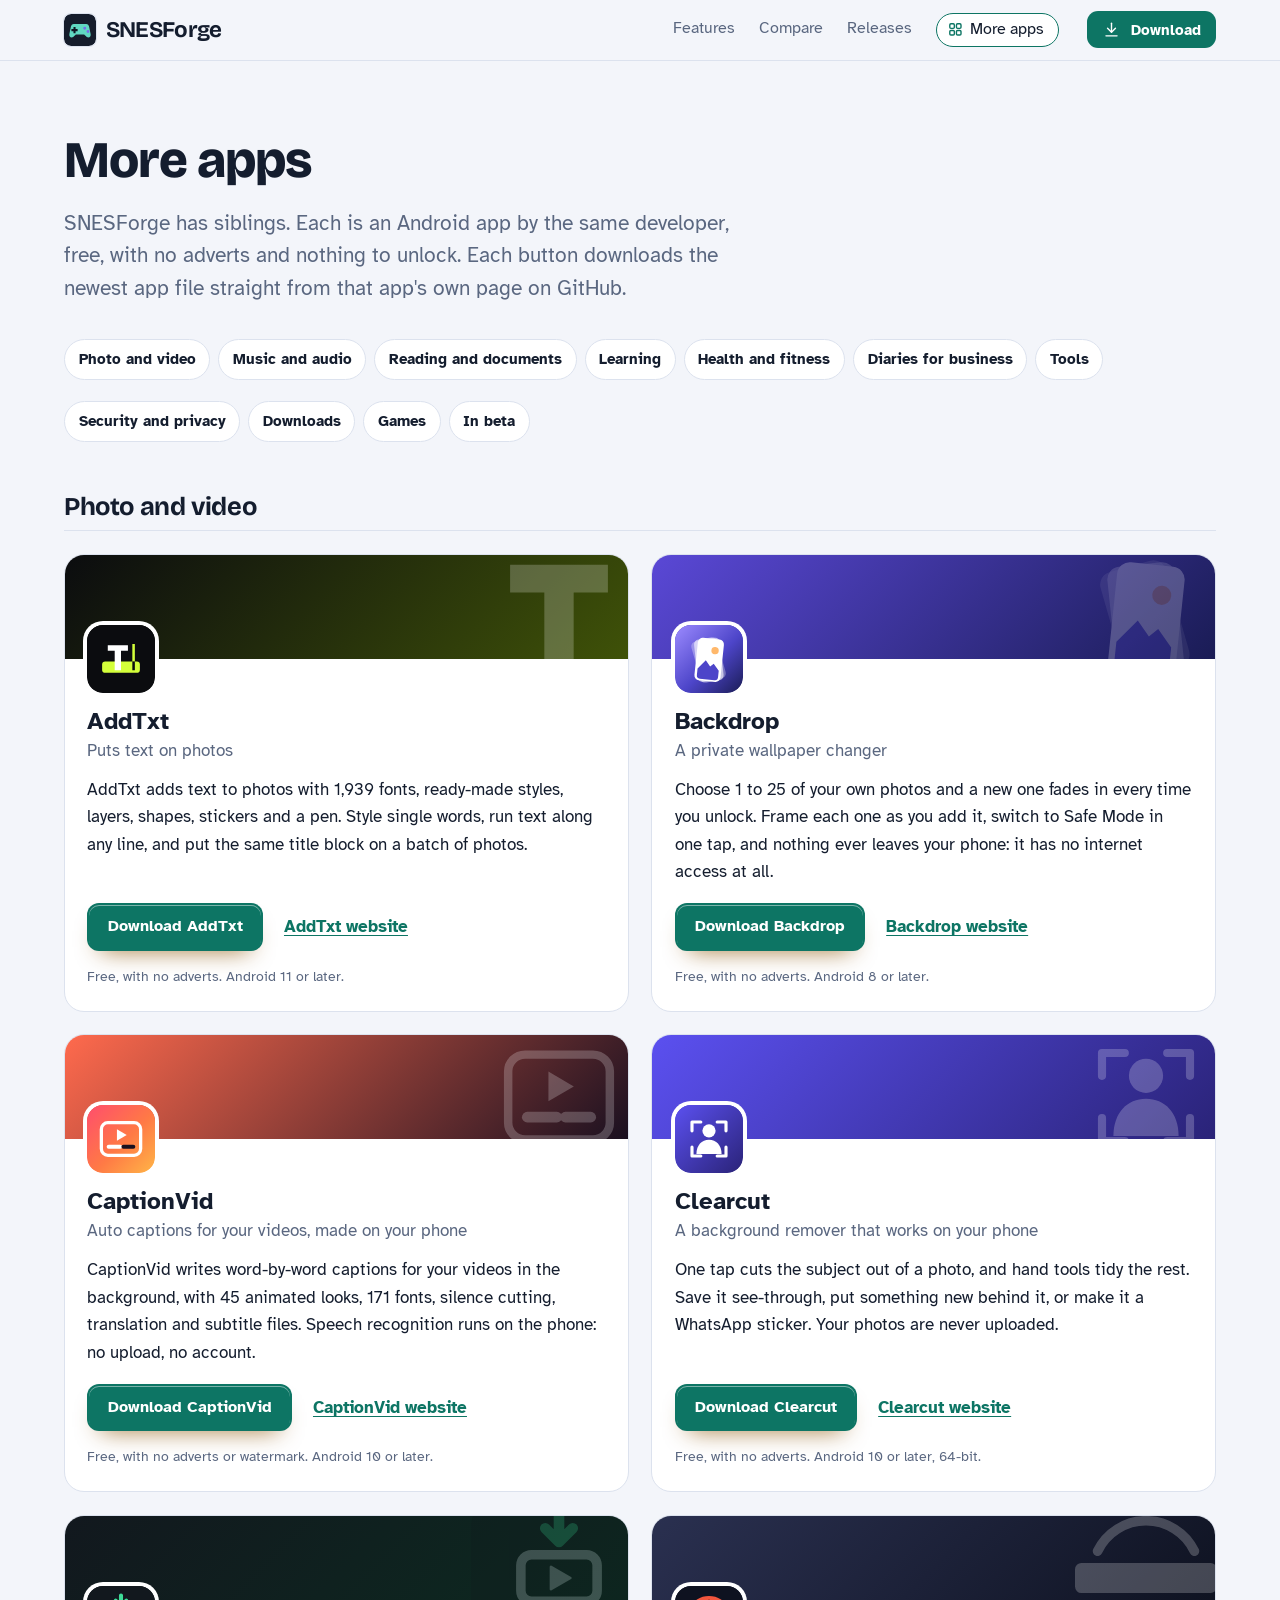
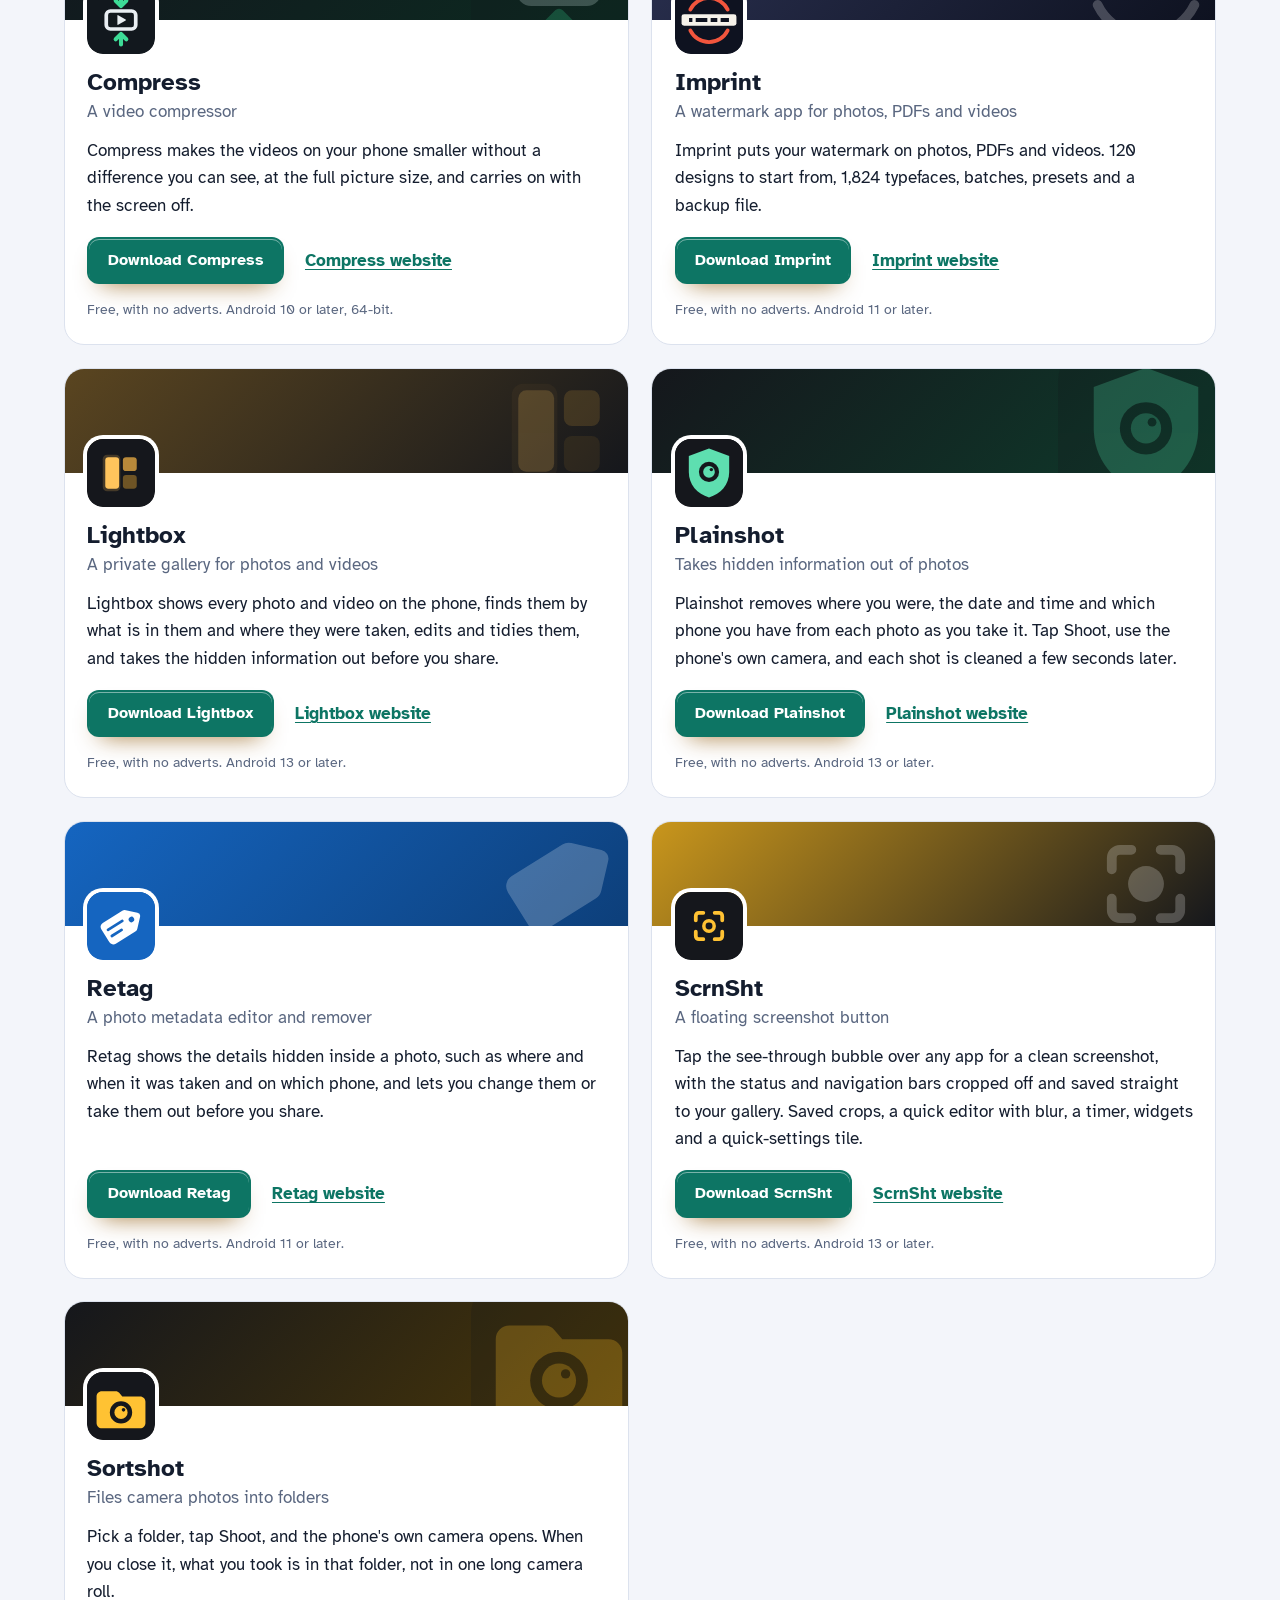
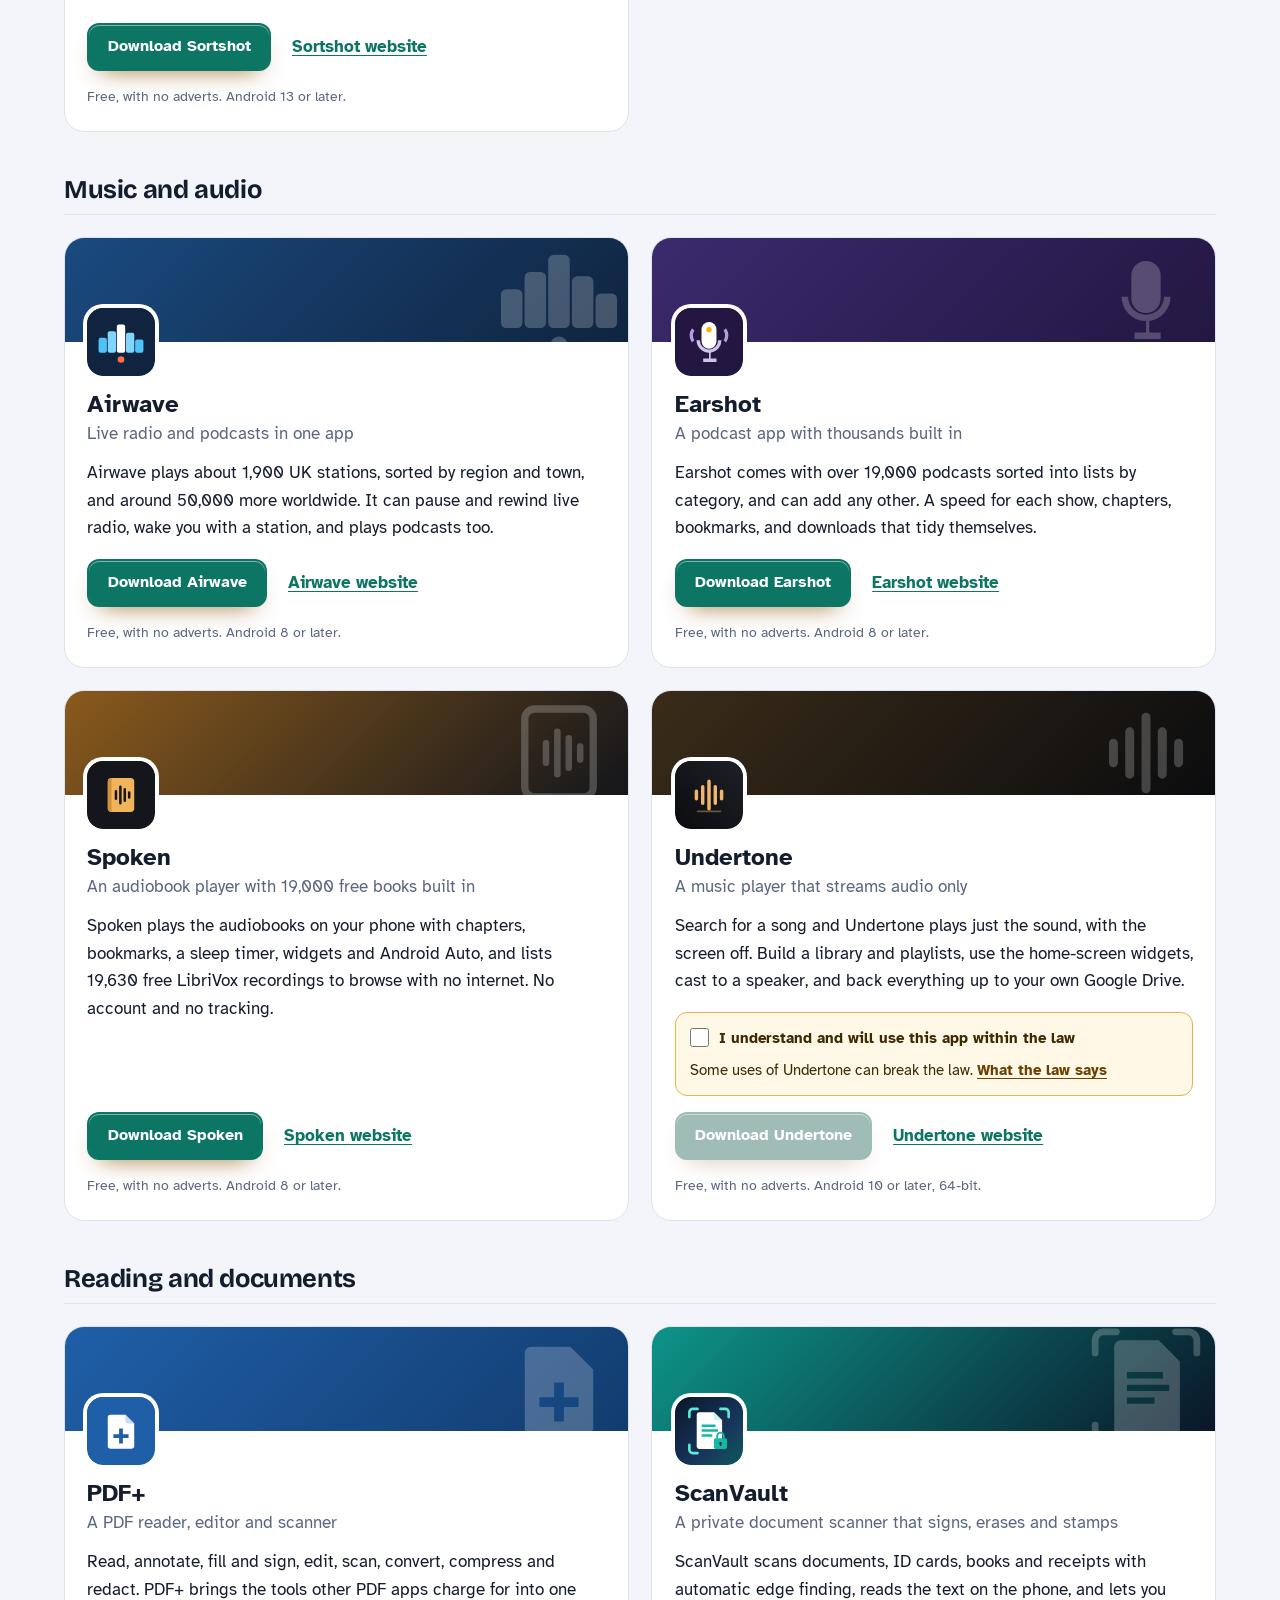
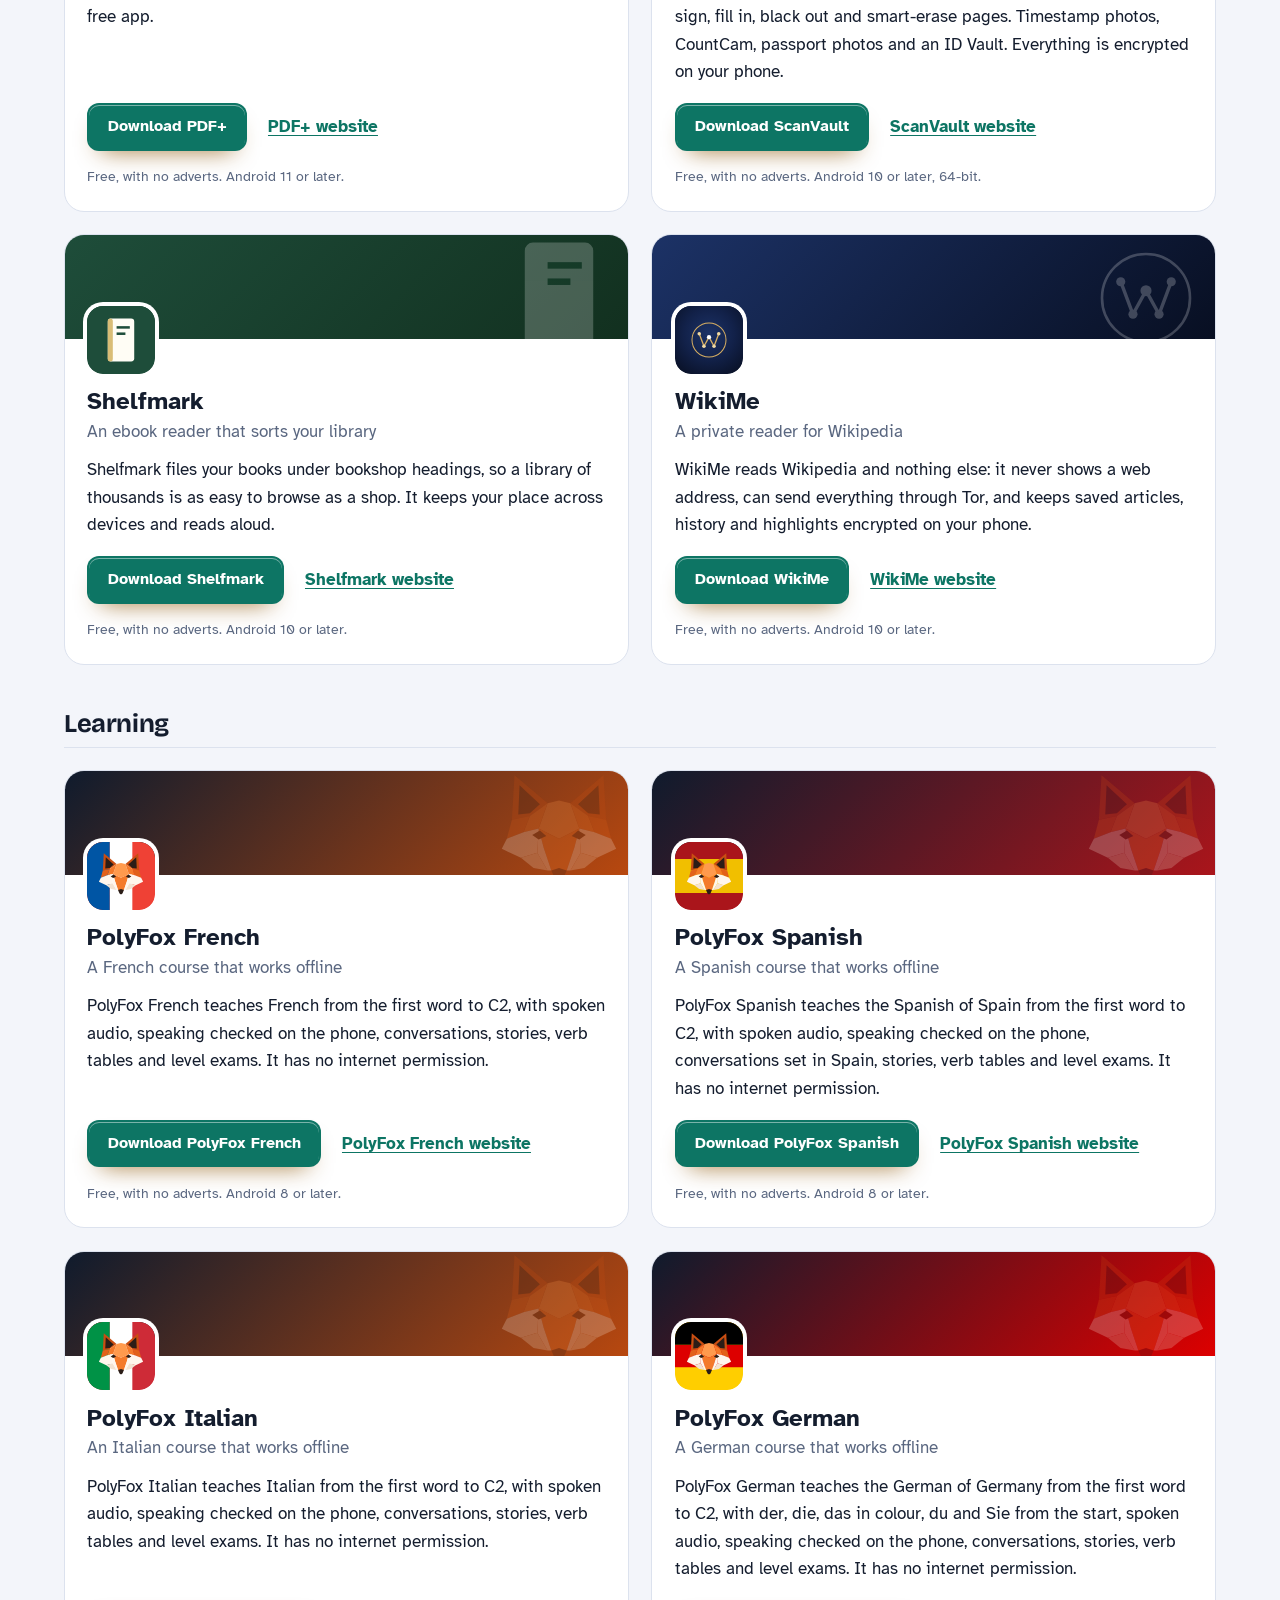
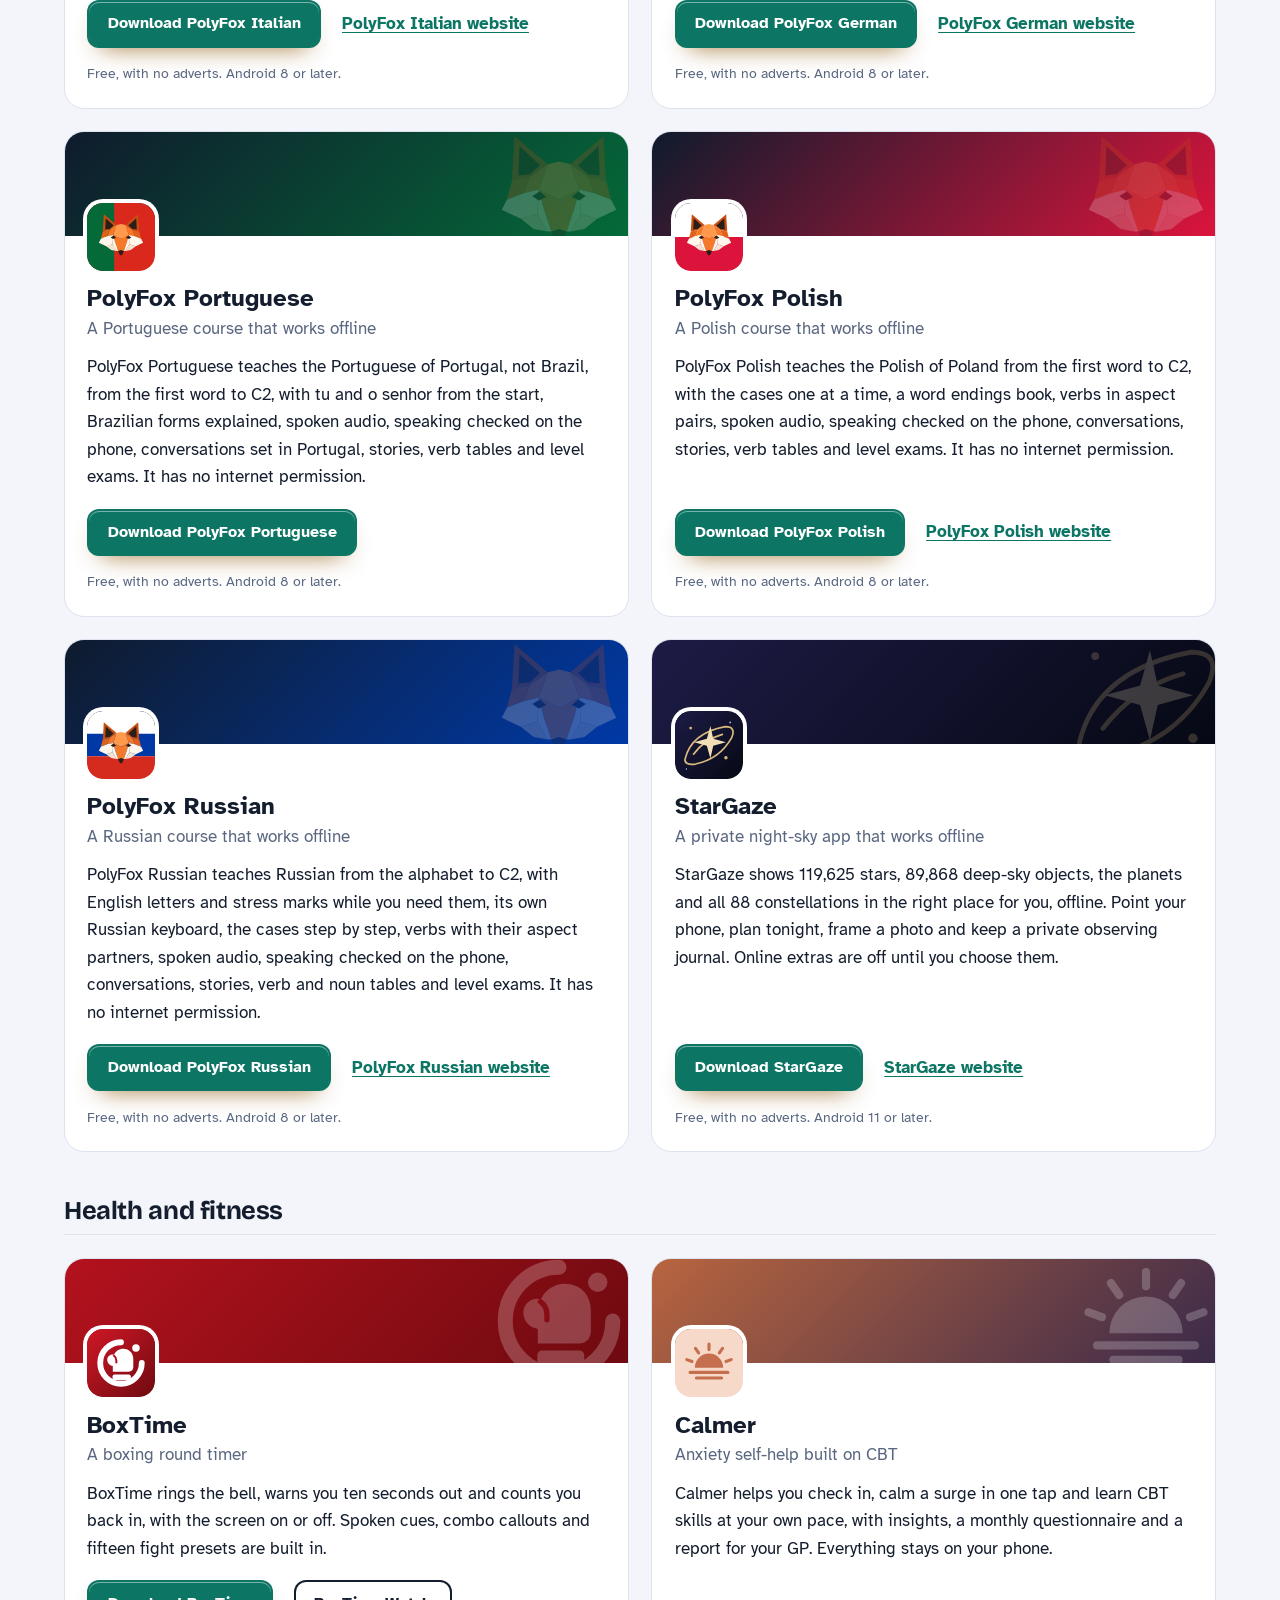
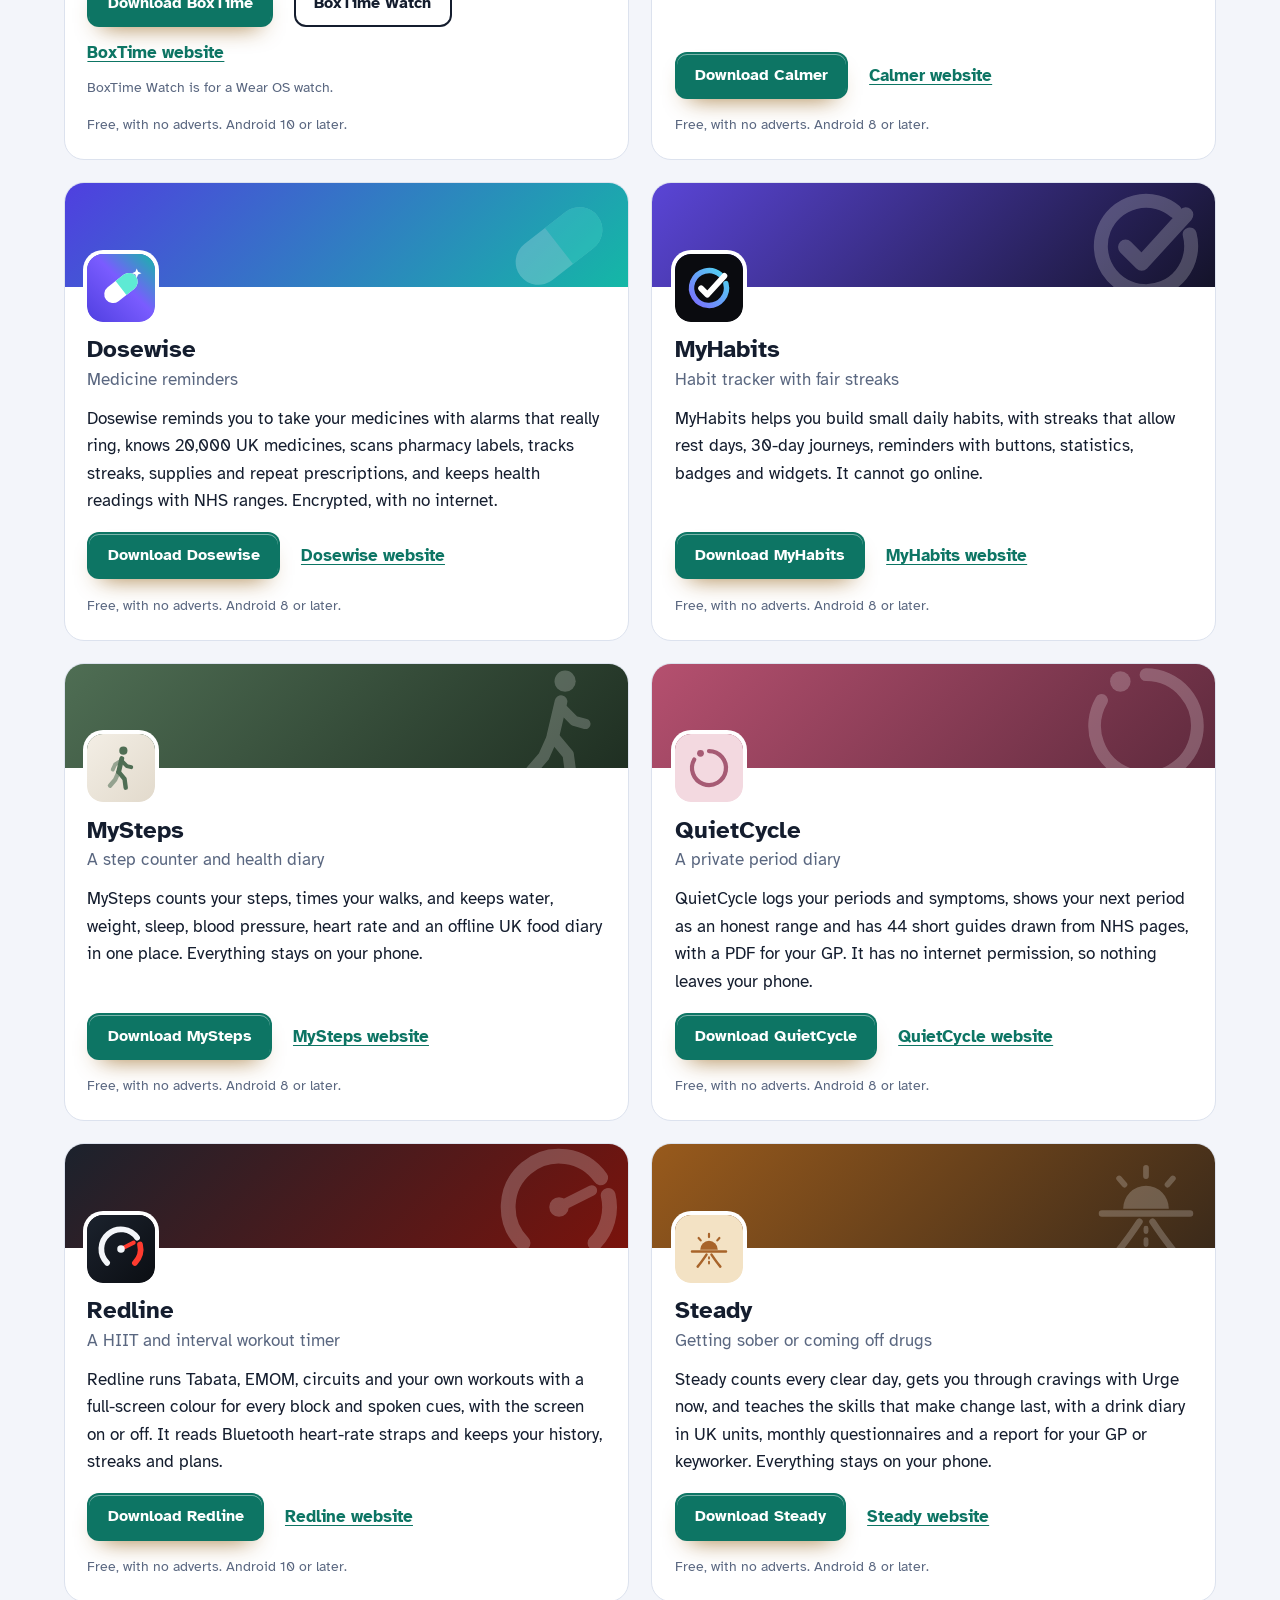
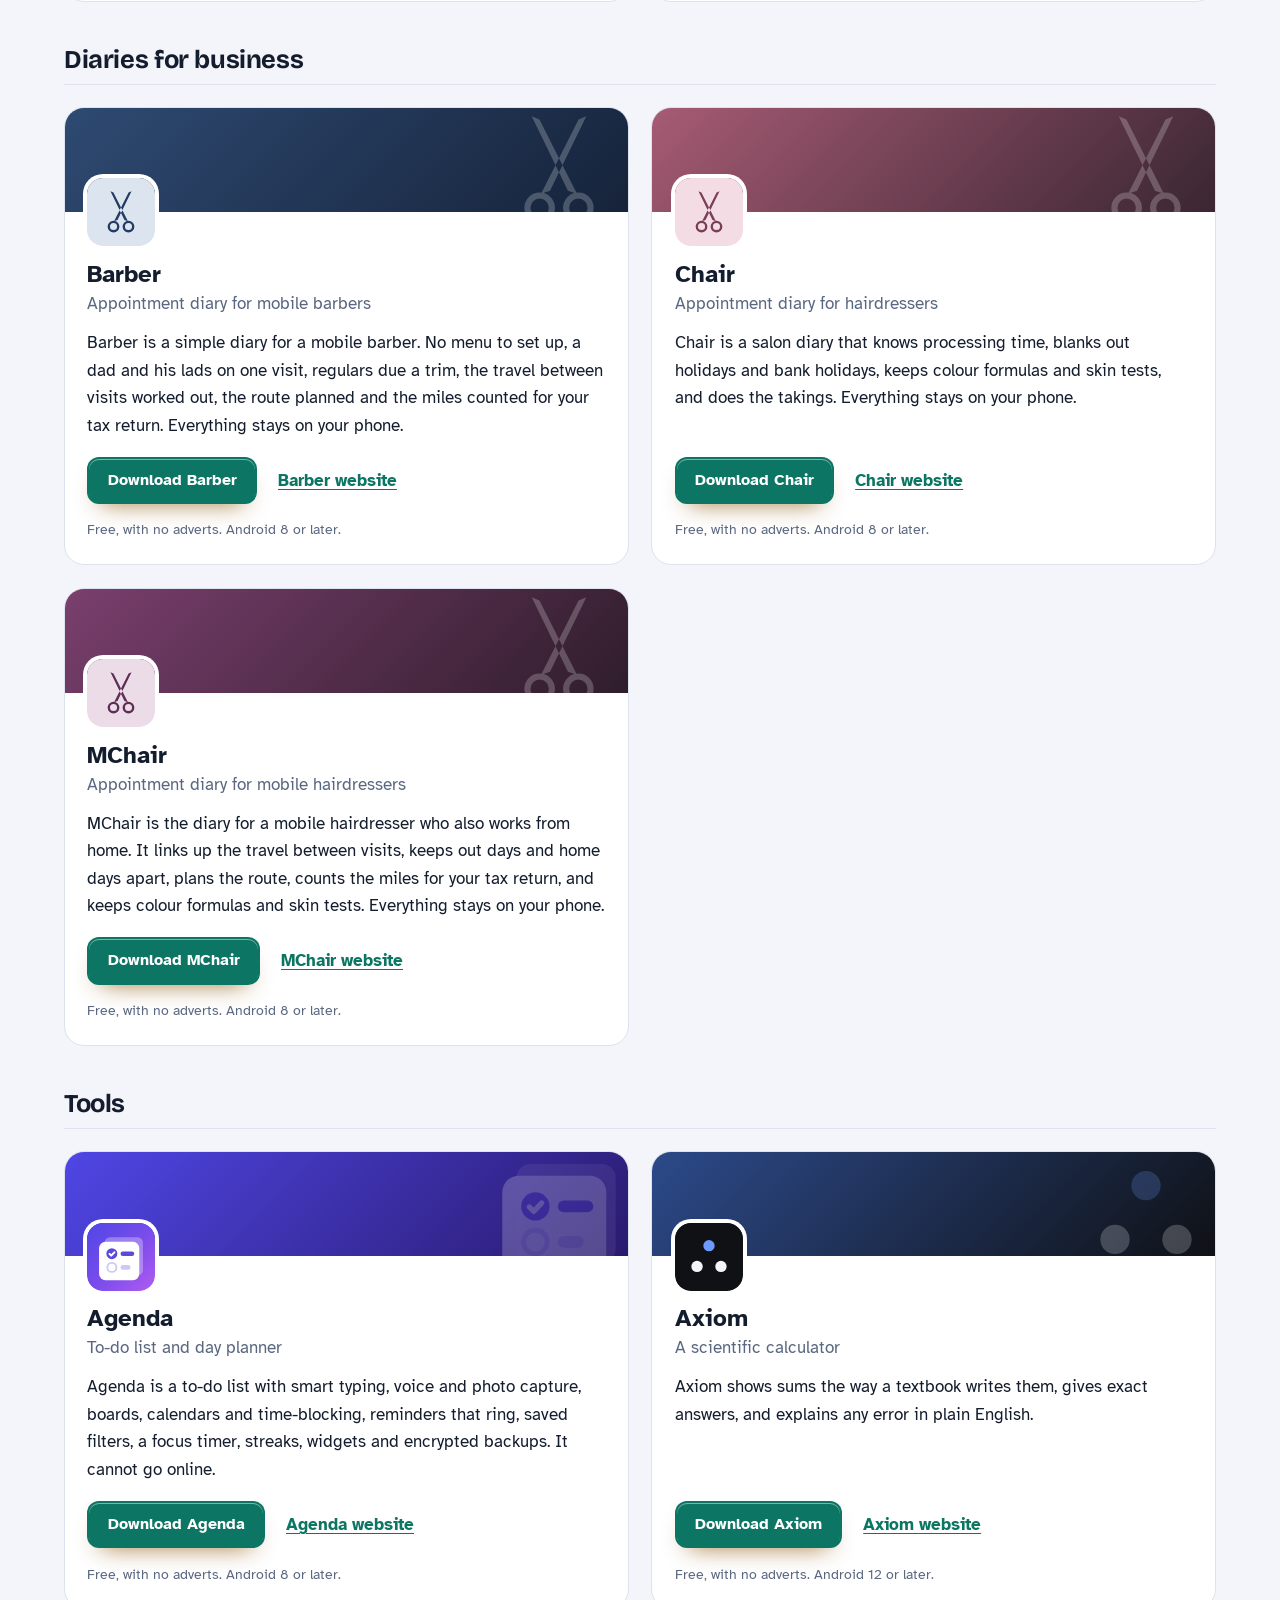
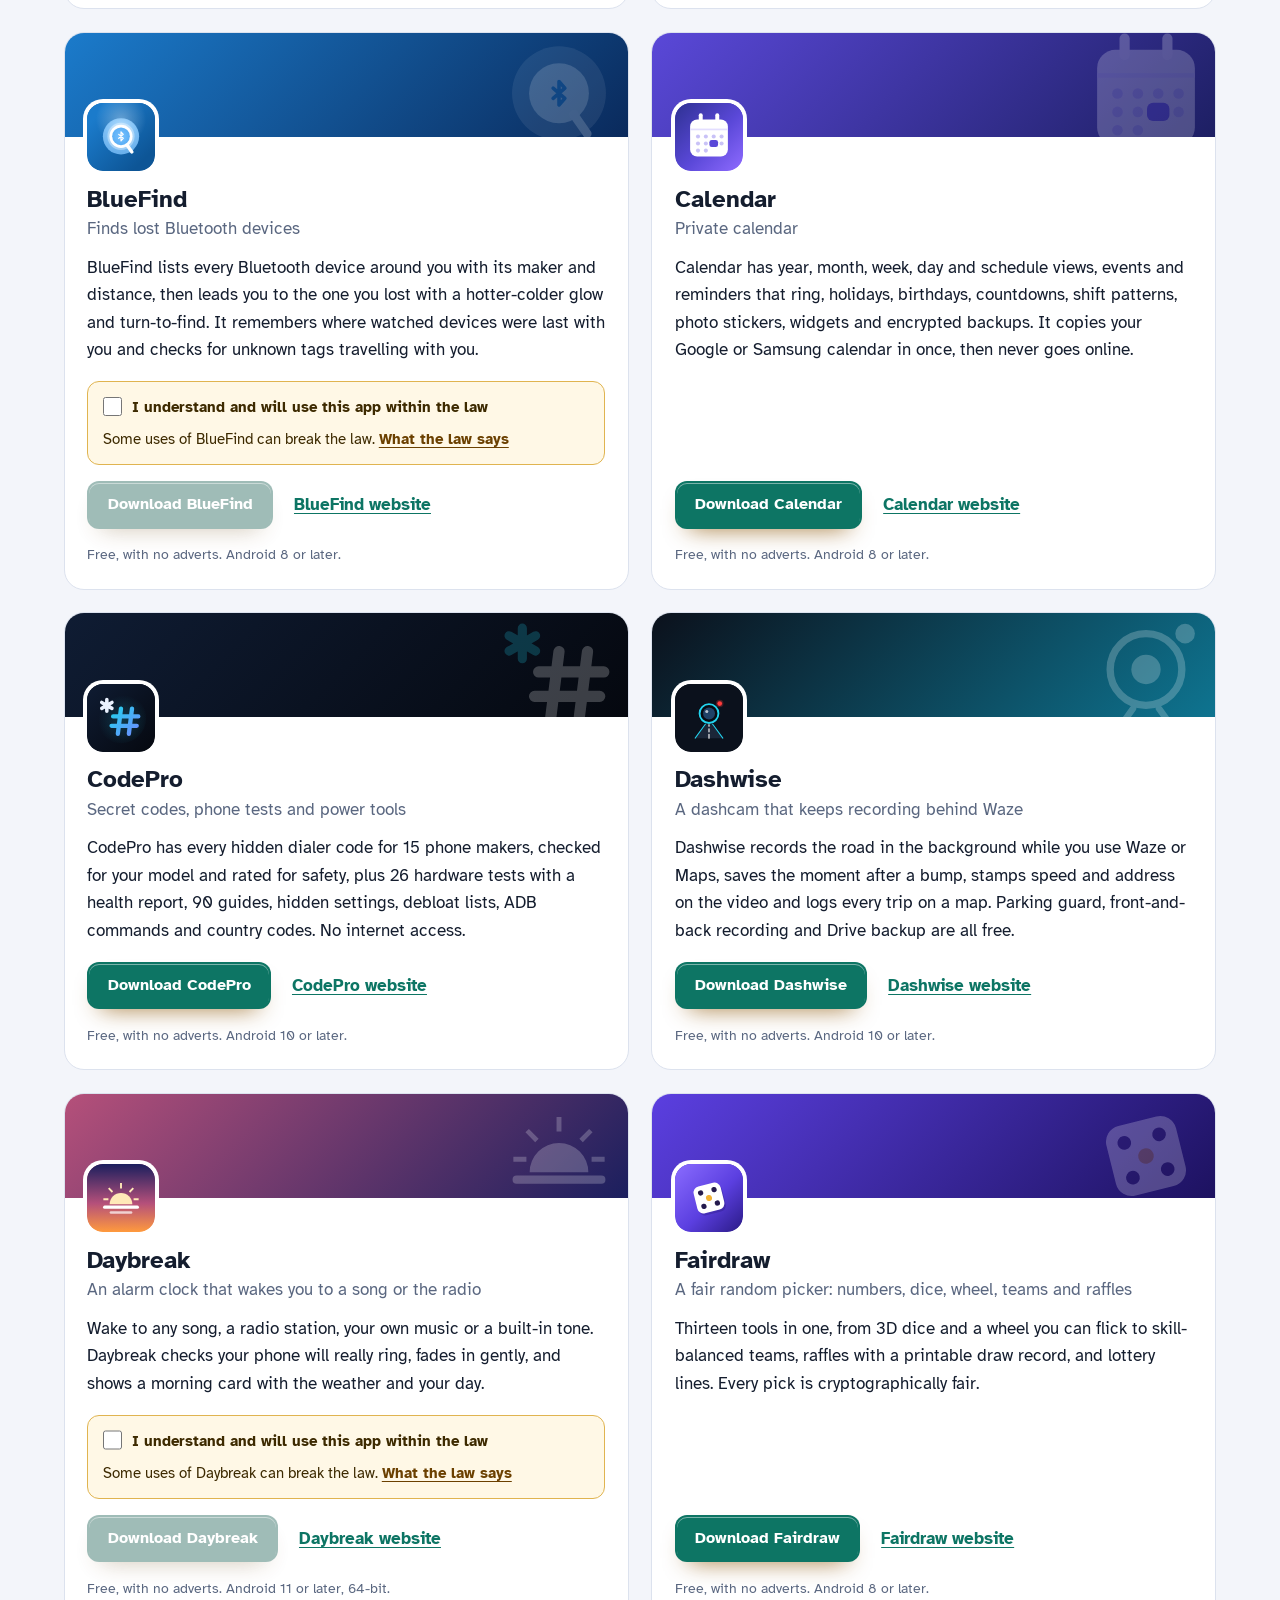
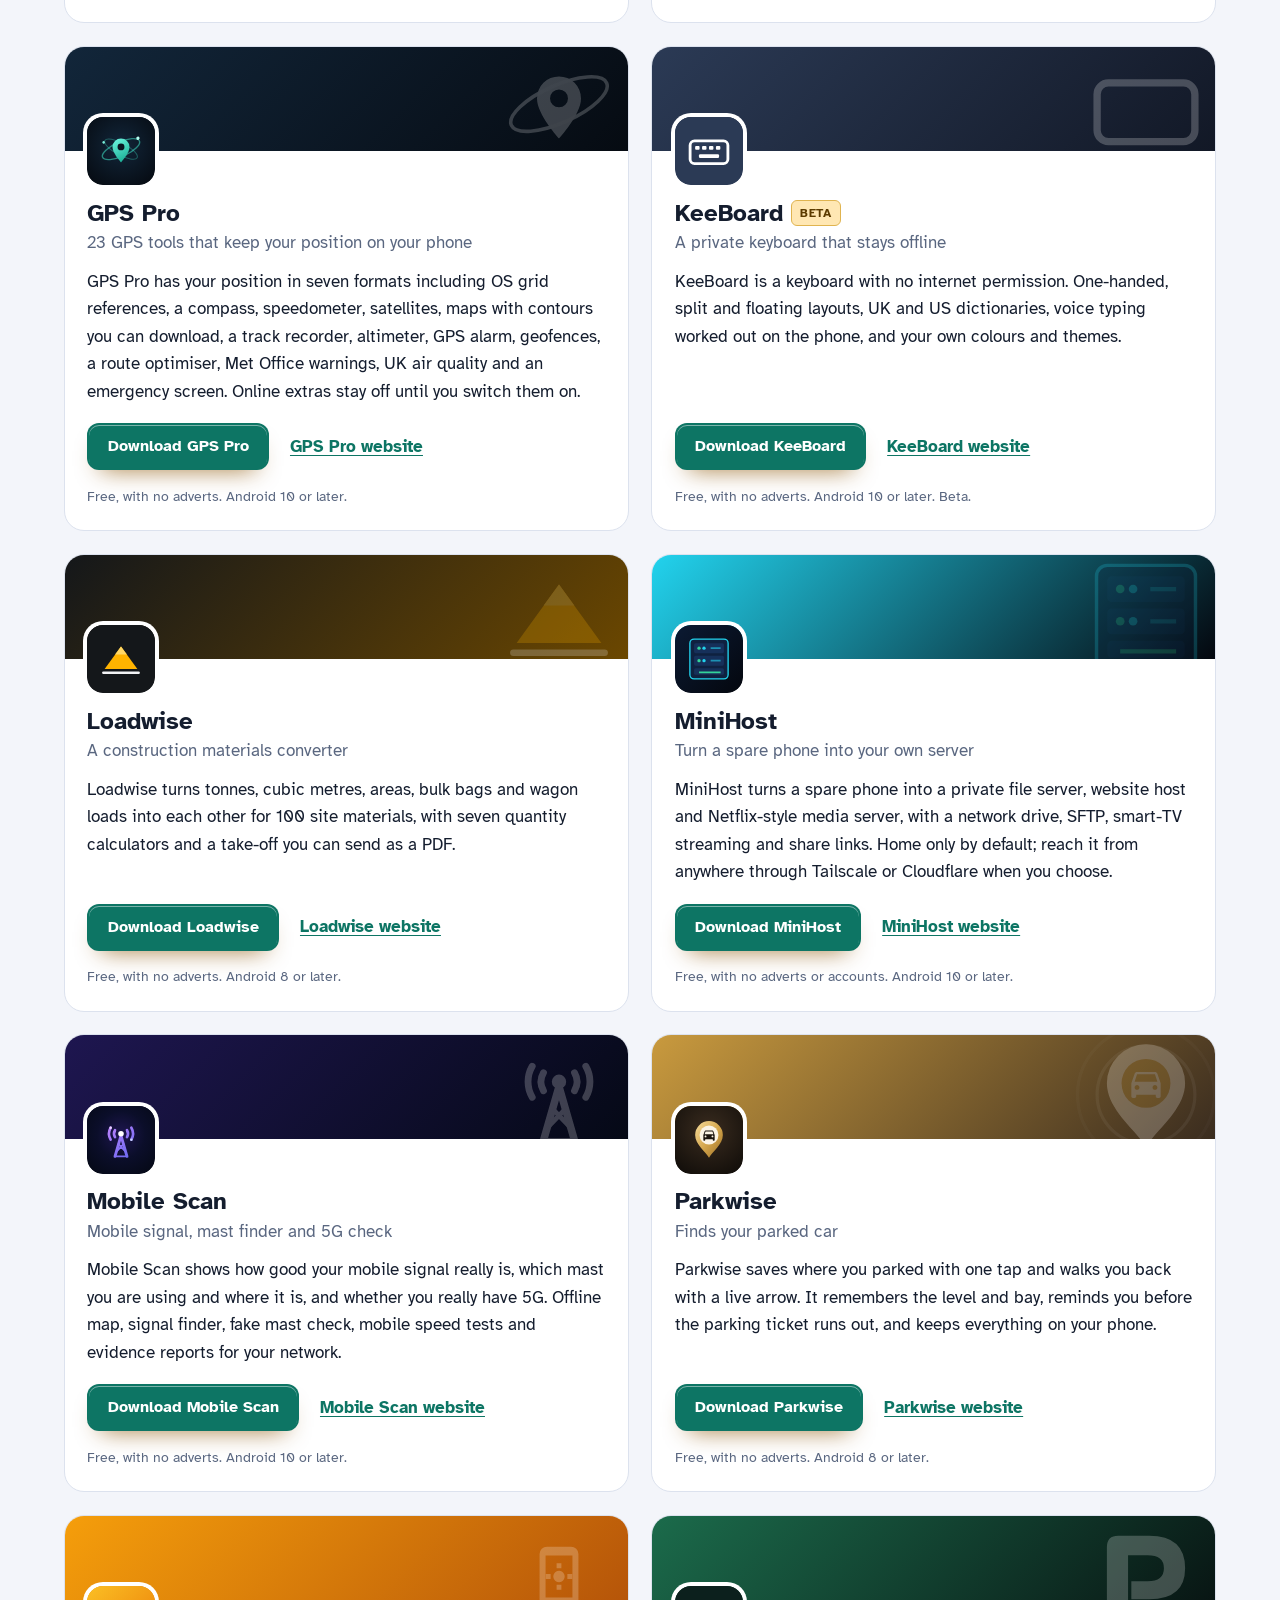
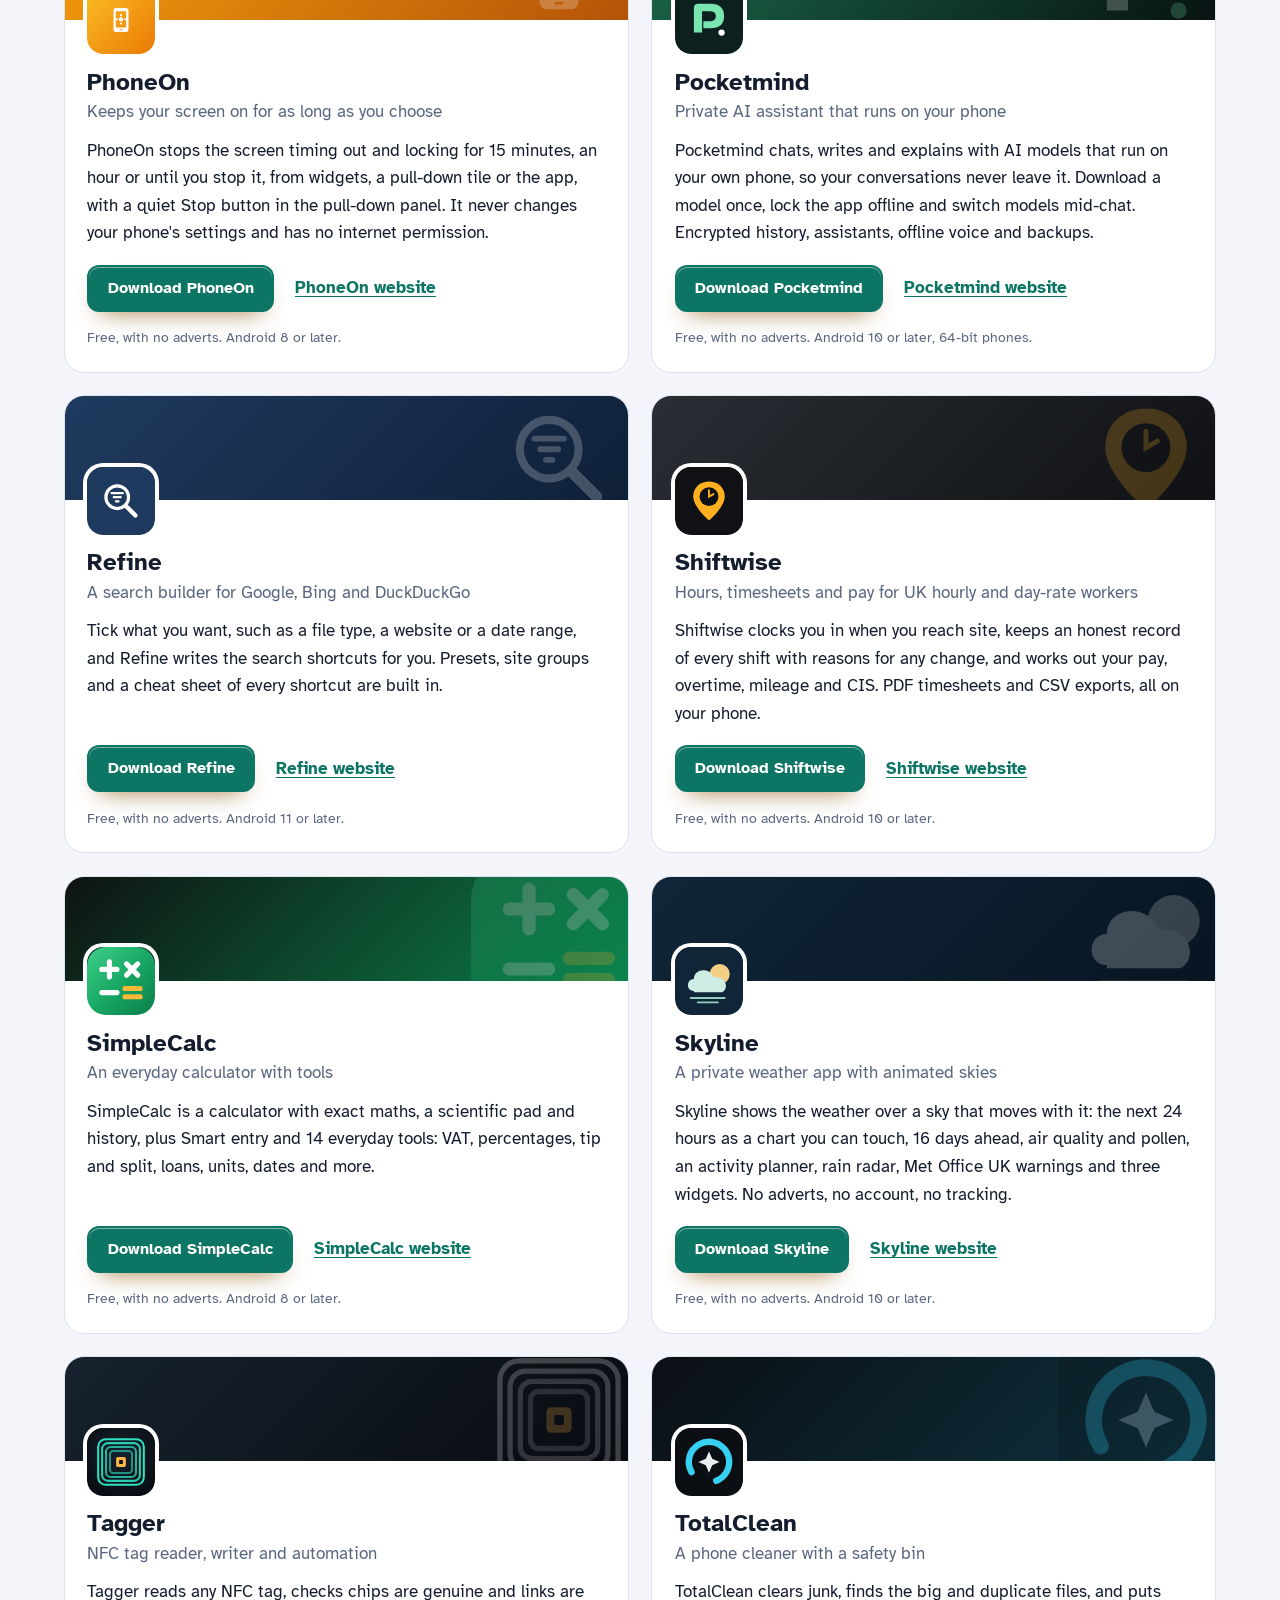
==== more-apps.html @ 077a7757 "More apps: add MegaGen" ====
<!DOCTYPE html>
<html lang="en-GB">
<head>
<meta charset="utf-8">
<meta name="viewport" content="width=device-width, initial-scale=1">
<title>More free Android apps from the maker of SNESForge</title>
<meta name="description" content="All 92 free Android apps from the maker of SNESForge, in one list by category, each with its download and a link to its website.">
<meta name="author" content="Jonathan Jackson">
<link rel="canonical" href="https://customgpter.github.io/snesforge/more-apps.html">
<meta name="theme-color" content="#f3f5fa" media="(prefers-color-scheme: light)">
<meta name="theme-color" content="#0b0f1a" media="(prefers-color-scheme: dark)">
<meta property="og:type" content="website">
<meta property="og:site_name" content="SNESForge">
<meta property="og:title" content="More free Android apps from the maker of SNESForge">
<meta property="og:description" content="All 92 free Android apps from the maker of SNESForge, in one list by category, each with its download and a link to its website.">
<meta property="og:url" content="https://customgpter.github.io/snesforge/more-apps.html">
<meta property="og:image" content="https://customgpter.github.io/snesforge/assets/og.png">
<meta property="og:image:width" content="1200">
<meta property="og:image:height" content="630">
<meta property="og:image:alt" content="SNESForge&#x27;s Controller Studio: a live preview of the touch controller with eight looks to choose from">
<meta property="og:locale" content="en_GB">
<meta name="twitter:card" content="summary_large_image">
<link rel="icon" href="./assets/favicon.svg" type="image/svg+xml">
<link rel="apple-touch-icon" href="./assets/apple-touch-icon.png">
<link rel="preload" href="./assets/fonts/bricolage-grotesque-latin.woff2" as="font" type="font/woff2" crossorigin>
<link rel="preload" href="./assets/fonts/atkinson-hyperlegible-latin-400-normal.woff2" as="font" type="font/woff2" crossorigin>
<link rel="stylesheet" href="./assets/site.css?v=1">
<link rel="stylesheet" href="./assets/house.css?v=1">
<script type="application/ld+json">{"@context":"https://schema.org","@type":"ItemList","name":"Apps from the maker of SNESForge","url":"https://customgpter.github.io/snesforge/more-apps.html","itemListElement":[{"@type":"ListItem","position":1,"name":"AddTxt","url":"https://customgpter.github.io/addtxt/"},{"@type":"ListItem","position":2,"name":"Backdrop","url":"https://customgpter.github.io/backdrop/"},{"@type":"ListItem","position":3,"name":"CaptionVid","url":"https://customgpter.github.io/captionvid/"},{"@type":"ListItem","position":4,"name":"Clearcut","url":"https://customgpter.github.io/clearcut/"},{"@type":"ListItem","position":5,"name":"Compress","url":"https://customgpter.github.io/compress/"},{"@type":"ListItem","position":6,"name":"Imprint","url":"https://customgpter.github.io/imprint/"},{"@type":"ListItem","position":7,"name":"Lightbox","url":"https://customgpter.github.io/lightbox/"},{"@type":"ListItem","position":8,"name":"Plainshot","url":"https://customgpter.github.io/plainshot/"},{"@type":"ListItem","position":9,"name":"Retag","url":"https://customgpter.github.io/retag/"},{"@type":"ListItem","position":10,"name":"ScrnSht","url":"https://customgpter.github.io/scrnsht/"},{"@type":"ListItem","position":11,"name":"Sortshot","url":"https://customgpter.github.io/sortshot/"},{"@type":"ListItem","position":12,"name":"Airwave","url":"https://customgpter.github.io/airwave/"},{"@type":"ListItem","position":13,"name":"Earshot","url":"https://customgpter.github.io/earshot/"},{"@type":"ListItem","position":14,"name":"Spoken","url":"https://customgpter.github.io/spoken/"},{"@type":"ListItem","position":15,"name":"Undertone","url":"https://customgpter.github.io/undertone/"},{"@type":"ListItem","position":16,"name":"PDF+","url":"https://customgpter.github.io/pdfplus/"},{"@type":"ListItem","position":17,"name":"ScanVault","url":"https://customgpter.github.io/scanvault/"},{"@type":"ListItem","position":18,"name":"Shelfmark","url":"https://customgpter.github.io/shelfmark/"},{"@type":"ListItem","position":19,"name":"WikiMe","url":"https://customgpter.github.io/wikime/"},{"@type":"ListItem","position":20,"name":"PolyFox French","url":"https://customgpter.github.io/polyfox/"},{"@type":"ListItem","position":21,"name":"PolyFox German","url":"https://customgpter.github.io/polyfox-german/"},{"@type":"ListItem","position":22,"name":"PolyFox Polish","url":"https://customgpter.github.io/polyfox-polish/"},{"@type":"ListItem","position":23,"name":"PolyFox Russian","url":"https://customgpter.github.io/polyfox-russian/"},{"@type":"ListItem","position":24,"name":"StarGaze","url":"https://customgpter.github.io/stargaze/"},{"@type":"ListItem","position":25,"name":"BoxTime","url":"https://customgpter.github.io/boxtime/"},{"@type":"ListItem","position":26,"name":"Calmer","url":"https://customgpter.github.io/calmer/"},{"@type":"ListItem","position":27,"name":"Dosewise","url":"https://customgpter.github.io/dosewise/"},{"@type":"ListItem","position":28,"name":"MyHabits","url":"https://customgpter.github.io/myhabits/"},{"@type":"ListItem","position":29,"name":"MySteps","url":"https://customgpter.github.io/mysteps/"},{"@type":"ListItem","position":30,"name":"QuietCycle","url":"https://customgpter.github.io/quietcycle/"},{"@type":"ListItem","position":31,"name":"Redline","url":"https://customgpter.github.io/redline/"},{"@type":"ListItem","position":32,"name":"Steady","url":"https://customgpter.github.io/steady/"},{"@type":"ListItem","position":33,"name":"Barber","url":"https://customgpter.github.io/barber/"},{"@type":"ListItem","position":34,"name":"Chair","url":"https://customgpter.github.io/chair/"},{"@type":"ListItem","position":35,"name":"MChair","url":"https://customgpter.github.io/mchair/"},{"@type":"ListItem","position":36,"name":"Agenda","url":"https://customgpter.github.io/agenda/"},{"@type":"ListItem","position":37,"name":"Axiom","url":"https://customgpter.github.io/axiom/"},{"@type":"ListItem","position":38,"name":"BlueFind","url":"https://customgpter.github.io/bluefind/"},{"@type":"ListItem","position":39,"name":"Calendar","url":"https://customgpter.github.io/calendar/"},{"@type":"ListItem","position":40,"name":"CodePro","url":"https://customgpter.github.io/codepro/"},{"@type":"ListItem","position":41,"name":"Dashwise","url":"https://customgpter.github.io/dashwise/"},{"@type":"ListItem","position":42,"name":"Daybreak","url":"https://customgpter.github.io/daybreak/"},{"@type":"ListItem","position":43,"name":"Fairdraw","url":"https://customgpter.github.io/fairdraw/"},{"@type":"ListItem","position":44,"name":"GPS Pro","url":"https://customgpter.github.io/gpspro/"},{"@type":"ListItem","position":45,"name":"KeeBoard","url":"https://customgpter.github.io/keeboard/"},{"@type":"ListItem","position":46,"name":"Loadwise","url":"https://customgpter.github.io/loadwise/"},{"@type":"ListItem","position":47,"name":"MiniHost","url":"https://customgpter.github.io/minihost/"},{"@type":"ListItem","position":48,"name":"Mobile Scan","url":"https://customgpter.github.io/mobilescan/"},{"@type":"ListItem","position":49,"name":"Parkwise","url":"https://customgpter.github.io/parkwise/"},{"@type":"ListItem","position":50,"name":"Pocketmind","url":"https://customgpter.github.io/pocketmind/"},{"@type":"ListItem","position":51,"name":"Refine","url":"https://customgpter.github.io/refine/"},{"@type":"ListItem","position":52,"name":"Shiftwise","url":"https://customgpter.github.io/shiftwise/"},{"@type":"ListItem","position":53,"name":"SimpleCalc","url":"https://customgpter.github.io/simplecalc/"},{"@type":"ListItem","position":54,"name":"Skyline","url":"https://customgpter.github.io/skyline/"},{"@type":"ListItem","position":55,"name":"Tagger","url":"https://customgpter.github.io/tagger/"},{"@type":"ListItem","position":56,"name":"TotalClean","url":"https://customgpter.github.io/totalclean/"},{"@type":"ListItem","position":57,"name":"TVLink","url":"https://customgpter.github.io/tvlink/"},{"@type":"ListItem","position":58,"name":"Unbox","url":"https://customgpter.github.io/unbox/"},{"@type":"ListItem","position":59,"name":"WhatsKeep","url":"https://customgpter.github.io/whatskeep/"},{"@type":"ListItem","position":60,"name":"WiFi Scan","url":"https://customgpter.github.io/wifiscan/"},{"@type":"ListItem","position":61,"name":"Auditly","url":"https://customgpter.github.io/auditly/"},{"@type":"ListItem","position":62,"name":"Backchannel","url":"https://customgpter.github.io/backchannel/"},{"@type":"ListItem","position":63,"name":"ENotes","url":"https://customgpter.github.io/enotes/"},{"@type":"ListItem","position":64,"name":"FindMe","url":"https://customgpter.github.io/findme/"},{"@type":"ListItem","position":65,"name":"iLock","url":"https://customgpter.github.io/ilock/"},{"@type":"ListItem","position":66,"name":"ImSafe","url":"https://customgpter.github.io/imsafe/"},{"@type":"ListItem","position":67,"name":"IShred","url":"https://customgpter.github.io/ishred/"},{"@type":"ListItem","position":68,"name":"LockBox","url":"https://customgpter.github.io/lockbox/"},{"@type":"ListItem","position":69,"name":"PassVault","url":"https://customgpter.github.io/passvault/"},{"@type":"ListItem","position":70,"name":"SpyFind","url":"https://customgpter.github.io/spyfind/"},{"@type":"ListItem","position":71,"name":"TextWipe","url":"https://customgpter.github.io/textwipe/"},{"@type":"ListItem","position":72,"name":"Tracewire","url":"https://customgpter.github.io/tracewire/"},{"@type":"ListItem","position":73,"name":"Vigil","url":"https://customgpter.github.io/vigil/"},{"@type":"ListItem","position":74,"name":"Grab","url":"https://customgpter.github.io/grab/"},{"@type":"ListItem","position":75,"name":"Swarm","url":"https://customgpter.github.io/swarm/"},{"@type":"ListItem","position":76,"name":"Plane Games","url":"https://customgpter.github.io/plane-games/"},{"@type":"ListItem","position":77,"name":"Ninefold","url":"https://customgpter.github.io/ninefold/"},{"@type":"ListItem","position":78,"name":"Cubewise","url":"https://customgpter.github.io/cubewise/"},{"@type":"ListItem","position":79,"name":"Tilewise","url":"https://customgpter.github.io/tilewise/"},{"@type":"ListItem","position":80,"name":"Letterwise","url":"https://customgpter.github.io/letterwise/"},{"@type":"ListItem","position":81,"name":"Kingside","url":"https://customgpter.github.io/kingside/"},{"@type":"ListItem","position":82,"name":"Deckhand","url":"https://customgpter.github.io/deckhand/"},{"@type":"ListItem","position":83,"name":"SNESForge","url":"https://customgpter.github.io/snesforge/"},{"@type":"ListItem","position":84,"name":"Fame Boy","url":"https://customgpter.github.io/fameboy/"},{"@type":"ListItem","position":85,"name":"PSPPro","url":"https://customgpter.github.io/psppro/"},{"@type":"ListItem","position":86,"name":"MegaGen","url":"https://customgpter.github.io/megagen/"},{"@type":"ListItem","position":87,"name":"QVR","url":"https://customgpter.github.io/qvr/"},{"@type":"ListItem","position":88,"name":"QVR Watch","url":"https://customgpter.github.io/qvr-watch/"},{"@type":"ListItem","position":89,"name":"QVRLite","url":"https://customgpter.github.io/qvrlite/"},{"@type":"ListItem","position":90,"name":"Onionz","url":"https://customgpter.github.io/onionz/"},{"@type":"ListItem","position":91,"name":"OnionzWeb","url":"https://customgpter.github.io/onionzweb/"}]}</script>
<link rel="stylesheet" href="./assets/apps-list.css?v=1">
<script src="./assets/apps-list.js?v=1" defer></script>
</head>
<body>
<a class="skip" href="#main">Skip to content</a>
<header class="masthead">
<div class="wrap">
<a class="brand" href="./" aria-label="SNESForge home"><svg viewBox="0 0 108 108" aria-hidden="true"><rect width="108" height="108" rx="24" fill="#151C2B"/><path fill="#60D8C1" d="M33,34 L75,34 Q83,34 85,44 L90,68 Q91,78 82,79 Q77,79 68,69 L40,69 Q31,79 26,79 Q17,78 18,68 L23,44 Q25,34 33,34 Z"/><path fill="#101624" d="M32,44 L39,44 L39,51 L46,51 L46,58 L39,58 L39,65 L32,65 L32,58 L25,58 L25,51 L32,51 Z"/><path fill="#7771E8" d="M65,48 A5,5 0,1 0,75,48 A5,5 0,1 0,65,48 M76,59 A5,5 0,1 0,86,59 A5,5 0,1 0,76,59"/></svg><span>SNESForge</span></a>
<nav aria-label="Main"><ul><li><a href="./#features">Features</a></li><li><a href="./compare.html">Compare</a></li><li><a href="./releases.html">Releases</a></li><li><a class="more-apps" href="./more-apps.html" aria-current="page"><svg class="ico" viewBox="0 0 24 24" aria-hidden="true"><rect x="4" y="4" width="6.5" height="6.5" rx="1.6"/><rect x="13.5" y="4" width="6.5" height="6.5" rx="1.6"/><rect x="4" y="13.5" width="6.5" height="6.5" rx="1.6"/><rect x="13.5" y="13.5" width="6.5" height="6.5" rx="1.6"/></svg>More apps</a></li></ul></nav>
<a class="button small" href="./#download"><svg class="ico" viewBox="0 0 24 24" aria-hidden="true"><path d="M12 4v11"/><path d="M7 10.5l5 5 5-5"/><path d="M5 20h14"/></svg>Download</a>
</div>
</header>
<main id="main" class="doc">
<div class="wrap">
<div class="measure">
<h1>More apps</h1>
<p class="lede">SNESForge has siblings. Each is an Android app by the same developer, free, with no adverts and nothing to unlock. Each button downloads the newest app file straight from that app's own page on GitHub.</p>
</div>
<!-- apps:start -->
<nav class="mapps-jump" aria-label="App groups"><ul><li><a href="#apps-photo">Photo and video</a></li><li><a href="#apps-audio">Music and audio</a></li><li><a href="#apps-reading">Reading and documents</a></li><li><a href="#apps-learning">Learning</a></li><li><a href="#apps-health">Health and fitness</a></li><li><a href="#apps-diaries">Diaries for business</a></li><li><a href="#apps-tools">Tools</a></li><li><a href="#apps-security">Security and privacy</a></li><li><a href="#apps-downloads">Downloads</a></li><li><a href="#apps-games">Games</a></li><li><a href="#apps-testing">In beta</a></li></ul></nav>
<div class="mapps-group" role="group" aria-labelledby="apps-photo"><h2 class="mapps-cat" id="apps-photo">Photo and video</h2>
<ul class="mapps"><li class="mapp" style="--b:#0b0c0f;--b2:#3f5208"><div class="mapp-cover" aria-hidden="true"><svg viewBox="0 0 108 108"><path fill="#fff" d="M24 22h60v17H63v49H45V39H24z"/></svg></div><div class="mapp-body"><svg class="mapp-icon" viewBox="0 0 108 108" aria-hidden="true"><rect width="108" height="108" rx="24" fill="#0b0c0f"/><path fill="#d4ff3a" d="M29 58h50a5 5 0 0 1 5 5v8a5 5 0 0 1-5 5H29a5 5 0 0 1-5-5v-8a5 5 0 0 1 5-5z"/><path fill="#fff" d="M33 32h32v9H54v31H44V41H33z"/><path fill="#d4ff3a" d="M72 30h4v28h-4z"/><path fill="#0b0c0f" d="M72 58h4v14h-4z"/></svg><h3>AddTxt</h3><p class="mapp-kind">Puts text on photos</p><p class="mapp-say">AddTxt adds text to photos with 1,939 fonts, ready-made styles, layers, shapes, stickers and a pen. Style single words, run text along any line, and put the same title block on a batch of photos.</p><p class="mapp-go"><a class="button" href="https://github.com/CustomGPTer/addtxt/releases/latest/download/AddTxt.apk">Download AddTxt</a><a class="mapp-site" href="https://customgpter.github.io/addtxt/">AddTxt website</a></p><p class="mapp-needs">Free, with no adverts. Android 11 or later.</p></div></li>
<li class="mapp" style="--b:#5a48d6;--b2:#1a1c55"><div class="mapp-cover" aria-hidden="true"><svg viewBox="0 0 108 108"><g transform="translate(54 58) scale(1.3) translate(-54 -58)"><rect x="38" y="30" width="32" height="52" rx="6" fill="#fff" fill-opacity=".3" transform="rotate(-16 54 58)"/><rect x="38" y="30" width="32" height="52" rx="6" fill="#fff" fill-opacity=".6" transform="rotate(-6 54 58)"/><g transform="rotate(6 54 58)"><rect x="38" y="30" width="32" height="52" rx="6" fill="#fff"/><path d="M41 68l9-11 6 7 4-4 7 8v8a4 4 0 0 1-4 4H45a4 4 0 0 1-4-4z" fill="#4d45c9"/><circle cx="60" cy="44" r="4.5" fill="#FFB86B"/></g></g></svg></div><div class="mapp-body"><svg class="mapp-icon" viewBox="0 0 108 108" aria-hidden="true"><defs><linearGradient id="i-backdrop-mapp-cc" x1="0" y1="0" x2="1" y2="1"><stop offset="0" stop-color="#9c8bff"/><stop offset=".55" stop-color="#4d45c9"/><stop offset="1" stop-color="#1a1c55"/></linearGradient></defs><rect width="108" height="108" rx="24" fill="url(#i-backdrop-mapp-cc)"/><g transform="translate(54 58) scale(1.3) translate(-54 -58)"><rect x="38" y="30" width="32" height="52" rx="6" fill="#fff" fill-opacity=".3" transform="rotate(-16 54 58)"/><rect x="38" y="30" width="32" height="52" rx="6" fill="#fff" fill-opacity=".6" transform="rotate(-6 54 58)"/><g transform="rotate(6 54 58)"><rect x="38" y="30" width="32" height="52" rx="6" fill="#fff"/><path d="M41 68l9-11 6 7 4-4 7 8v8a4 4 0 0 1-4 4H45a4 4 0 0 1-4-4z" fill="#4d45c9"/><circle cx="60" cy="44" r="4.5" fill="#FFB86B"/></g></g></svg><h3>Backdrop</h3><p class="mapp-kind">A private wallpaper changer</p><p class="mapp-say">Choose 1 to 25 of your own photos and a new one fades in every time you unlock. Frame each one as you add it, switch to Safe Mode in one tap, and nothing ever leaves your phone: it has no internet access at all.</p><p class="mapp-go"><a class="button" href="https://github.com/CustomGPTer/backdrop/releases/latest/download/Backdrop.apk">Download Backdrop</a><a class="mapp-site" href="https://customgpter.github.io/backdrop/">Backdrop website</a></p><p class="mapp-needs">Free, with no adverts. Android 8 or later.</p></div></li>
<li class="mapp" style="--b:#ff6a4d;--b2:#1a1020"><div class="mapp-cover" aria-hidden="true"><svg viewBox="0 0 108 108"><g transform="translate(54 54) scale(1.3) translate(-54 -54)"><path d="M38,34 h32 a8,8 0 0 1 8,8 v24 a8,8 0 0 1 -8,8 h-32 a8,8 0 0 1 -8,-8 v-24 a8,8 0 0 1 8,-8 z" fill="none" stroke="#fff" stroke-width="4"/><path d="M49,42 L61,49 L49,56 Z" fill="#fff"/><path d="M39,61 h14 a2.5,2.5 0 0 1 0,5 h-14 a2.5,2.5 0 0 1 0,-5 z" fill="#fff"/><path d="M57,61 h12 a2.5,2.5 0 0 1 0,5 h-12 a2.5,2.5 0 0 1 0,-5 z" fill="#ffffff"/></g></svg></div><div class="mapp-body"><svg class="mapp-icon" viewBox="0 0 108 108" aria-hidden="true"><defs><linearGradient id="i-captionvid-cvbg" x1="0" y1="0" x2="1" y2="1"><stop offset="0" stop-color="#ff4d6d"/><stop offset=".55" stop-color="#ff7a45"/><stop offset="1" stop-color="#ffb547"/></linearGradient></defs><rect width="108" height="108" rx="24" fill="url(#i-captionvid-cvbg)"/><g transform="translate(54 54) scale(1.3) translate(-54 -54)"><path d="M38,34 h32 a8,8 0 0 1 8,8 v24 a8,8 0 0 1 -8,8 h-32 a8,8 0 0 1 -8,-8 v-24 a8,8 0 0 1 8,-8 z" fill="none" stroke="#fff" stroke-width="4"/><path d="M49,42 L61,49 L49,56 Z" fill="#fff"/><path d="M39,61 h14 a2.5,2.5 0 0 1 0,5 h-14 a2.5,2.5 0 0 1 0,-5 z" fill="#fff"/><path d="M57,61 h12 a2.5,2.5 0 0 1 0,5 h-12 a2.5,2.5 0 0 1 0,-5 z" fill="#1a1020"/></g></svg><h3>CaptionVid</h3><p class="mapp-kind">Auto captions for your videos, made on your phone</p><p class="mapp-say">CaptionVid writes word-by-word captions for your videos in the background, with 45 animated looks, 171 fonts, silence cutting, translation and subtitle files. Speech recognition runs on the phone: no upload, no account.</p><p class="mapp-go"><a class="button" href="https://github.com/CustomGPTer/captionvid/releases/latest/download/CaptionVid.apk">Download CaptionVid</a><a class="mapp-site" href="https://customgpter.github.io/captionvid/">CaptionVid website</a></p><p class="mapp-needs">Free, with no adverts or watermark. Android 10 or later.</p></div></li><li class="mapp" style="--b:#5b50f0;--b2:#2a2378"><div class="mapp-cover" aria-hidden="true"><svg viewBox="0 0 108 108"><circle cx="54" cy="41" r="10.5" fill="#fff"/><path d="M34 78c0-14.5 8.5-23 20-23s20 8.5 20 23z" fill="#fff"/><path d="M27 41V27h14M67 27h14v14M27 67v14h14M67 81h14V67" fill="none" stroke="#fff" stroke-width="5" stroke-linecap="round" stroke-linejoin="round"/></svg></div><div class="mapp-body"><svg class="mapp-icon" viewBox="0 0 108 108" aria-hidden="true"><defs><linearGradient id="i-clearcut-mapp-cc" x1="0" y1="0" x2="1" y2="1"><stop offset="0" stop-color="#5b50f0"/><stop offset="1" stop-color="#2a2378"/></linearGradient></defs><rect width="108" height="108" rx="24" fill="url(#i-clearcut-mapp-cc)"/><circle cx="54" cy="41" r="10.5" fill="#fff"/><path d="M34 78c0-14.5 8.5-23 20-23s20 8.5 20 23z" fill="#fff"/><path d="M27 41V27h14M67 27h14v14M27 67v14h14M67 81h14V67" fill="none" stroke="#fff" stroke-width="5" stroke-linecap="round" stroke-linejoin="round"/></svg><h3>Clearcut</h3><p class="mapp-kind">A background remover that works on your phone</p><p class="mapp-say">One tap cuts the subject out of a photo, and hand tools tidy the rest. Save it see-through, put something new behind it, or make it a WhatsApp sticker. Your photos are never uploaded.</p><p class="mapp-go"><a class="button" href="https://github.com/CustomGPTer/clearcut/releases/latest/download/Clearcut.apk">Download Clearcut</a><a class="mapp-site" href="https://customgpter.github.io/clearcut/">Clearcut website</a></p><p class="mapp-needs">Free, with no adverts. Android 10 or later, 64-bit.</p></div></li>
<li class="mapp" style="--b:#12181e;--b2:#0c2a20"><div class="mapp-cover" aria-hidden="true"><svg viewBox="0 0 108 108"><rect width="108" height="108" rx="24" fill="#12181e"/><g transform="translate(54 54) scale(1.3) translate(-54 -54)"><path fill="none" stroke="#e9eef3" stroke-width="4.5" stroke-linejoin="round" d="M41 43h26a5 5 0 0 1 5 5v12a5 5 0 0 1-5 5H41a5 5 0 0 1-5-5V48a5 5 0 0 1 5-5z"/><path fill="#e9eef3" d="M50.5 48.2l9.2 5.3a.6.6 0 0 1 0 1l-9.2 5.3a.6.6 0 0 1-.9-.5V48.7a.6.6 0 0 1 .9-.5z"/><path fill="none" stroke="#3ddc97" stroke-width="5" stroke-linecap="round" stroke-linejoin="round" d="M54 24v12M47.5 30.5 54 37l6.5-6.5M54 84V72M47.5 77.5 54 71l6.5 6.5"/></g></svg></div><div class="mapp-body"><svg class="mapp-icon" viewBox="0 0 108 108" aria-hidden="true"><rect width="108" height="108" rx="24" fill="#12181e"/><g transform="translate(54 54) scale(1.3) translate(-54 -54)"><path fill="none" stroke="#e9eef3" stroke-width="4.5" stroke-linejoin="round" d="M41 43h26a5 5 0 0 1 5 5v12a5 5 0 0 1-5 5H41a5 5 0 0 1-5-5V48a5 5 0 0 1 5-5z"/><path fill="#e9eef3" d="M50.5 48.2l9.2 5.3a.6.6 0 0 1 0 1l-9.2 5.3a.6.6 0 0 1-.9-.5V48.7a.6.6 0 0 1 .9-.5z"/><path fill="none" stroke="#3ddc97" stroke-width="5" stroke-linecap="round" stroke-linejoin="round" d="M54 24v12M47.5 30.5 54 37l6.5-6.5M54 84V72M47.5 77.5 54 71l6.5 6.5"/></g></svg><h3>Compress</h3><p class="mapp-kind">A video compressor</p><p class="mapp-say">Compress makes the videos on your phone smaller without a difference you can see, at the full picture size, and carries on with the screen off.</p><p class="mapp-go"><a class="button" href="https://github.com/CustomGPTer/compress/releases/latest/download/Compress.apk">Download Compress</a><a class="mapp-site" href="https://customgpter.github.io/compress/">Compress website</a></p><p class="mapp-needs">Free, with no adverts. Android 10 or later, 64-bit.</p></div></li>
<li class="mapp" style="--b:#2a3050;--b2:#0e1220"><div class="mapp-cover" aria-hidden="true"><svg viewBox="0 0 108 108"><g transform="translate(54 54) scale(1.32) translate(-54 -54)"><path d="M31.5 41.500A25 25 0 0 1 76.500 41.500" fill="none" stroke="#fff" stroke-width="4.5" stroke-linecap="round"/><path d="M76.500 66.500A25 25 0 0 1 31.500 66.500" fill="none" stroke="#fff" stroke-width="4.5" stroke-linecap="round"/><path fill="#fff" d="M24 47h60a3 3 0 0 1 3 3v8a3 3 0 0 1-3 3H24a3 3 0 0 1-3-3v-8a3 3 0 0 1 3-3z"/></g></svg></div><div class="mapp-body"><svg class="mapp-icon" viewBox="0 0 108 108" aria-hidden="true"><rect width="108" height="108" rx="24" fill="#0e1220"/><g transform="translate(54 54) scale(1.32) translate(-54 -54)"><path d="M31.5 41.500A25 25 0 0 1 76.500 41.500" fill="none" stroke="#f2553d" stroke-width="4.5" stroke-linecap="round"/><path d="M76.500 66.500A25 25 0 0 1 31.500 66.500" fill="none" stroke="#f2553d" stroke-width="4.5" stroke-linecap="round"/><path fill="#f6f2ea" d="M24 47h60a3 3 0 0 1 3 3v8a3 3 0 0 1-3 3H24a3 3 0 0 1-3-3v-8a3 3 0 0 1 3-3z"/><path fill="#0e1220" d="M30 51.500h4v5h-4zM38 51.500h14v5H38zM56 51.500h8v5h-8zM68 51.500h10v5H68z"/></g></svg><h3>Imprint</h3><p class="mapp-kind">A watermark app for photos, PDFs and videos</p><p class="mapp-say">Imprint puts your watermark on photos, PDFs and videos. 120 designs to start from, 1,824 typefaces, batches, presets and a backup file.</p><p class="mapp-go"><a class="button" href="https://github.com/CustomGPTer/imprint/releases/latest/download/Imprint.apk">Download Imprint</a><a class="mapp-site" href="https://customgpter.github.io/imprint/">Imprint website</a></p><p class="mapp-needs">Free, with no adverts. Android 11 or later.</p></div></li>
<li class="mapp" style="--b:#5a4520;--b2:#15171c"><div class="mapp-cover" aria-hidden="true"><svg viewBox="0 0 108 108"><path fill="#ffc45c" fill-opacity=".2" d="M32 25h14a7 7 0 0 1 7 7v44a7 7 0 0 1-7 7H32a7 7 0 0 1-7-7V32a7 7 0 0 1 7-7z"/><path fill="#ffc45c" d="M34 29h12a5 5 0 0 1 5 5v40a5 5 0 0 1-5 5H34a5 5 0 0 1-5-5V34a5 5 0 0 1 5-5z"/><path fill="#b8893a" d="M62 29h12a5 5 0 0 1 5 5v12a5 5 0 0 1-5 5H62a5 5 0 0 1-5-5V34a5 5 0 0 1 5-5z"/><path fill="#6e5425" d="M62 57h12a5 5 0 0 1 5 5v12a5 5 0 0 1-5 5H62a5 5 0 0 1-5-5V62a5 5 0 0 1 5-5z"/></svg></div><div class="mapp-body"><svg class="mapp-icon" viewBox="0 0 108 108" aria-hidden="true"><rect width="108" height="108" rx="24" fill="#15171c"/><path fill="#ffc45c" fill-opacity=".2" d="M32 25h14a7 7 0 0 1 7 7v44a7 7 0 0 1-7 7H32a7 7 0 0 1-7-7V32a7 7 0 0 1 7-7z"/><path fill="#ffc45c" d="M34 29h12a5 5 0 0 1 5 5v40a5 5 0 0 1-5 5H34a5 5 0 0 1-5-5V34a5 5 0 0 1 5-5z"/><path fill="#b8893a" d="M62 29h12a5 5 0 0 1 5 5v12a5 5 0 0 1-5 5H62a5 5 0 0 1-5-5V34a5 5 0 0 1 5-5z"/><path fill="#6e5425" d="M62 57h12a5 5 0 0 1 5 5v12a5 5 0 0 1-5 5H62a5 5 0 0 1-5-5V62a5 5 0 0 1 5-5z"/></svg><h3>Lightbox</h3><p class="mapp-kind">A private gallery for photos and videos</p><p class="mapp-say">Lightbox shows every photo and video on the phone, finds them by what is in them and where they were taken, edits and tidies them, and takes the hidden information out before you share.</p><p class="mapp-go"><a class="button" href="https://github.com/CustomGPTer/lightbox/releases/latest/download/Lightbox.apk">Download Lightbox</a><a class="mapp-site" href="https://customgpter.github.io/lightbox/">Lightbox website</a></p><p class="mapp-needs">Free, with no adverts. Android 13 or later.</p></div></li>
<li class="mapp" style="--b:#15171c;--b2:#0e3b2b"><div class="mapp-cover" aria-hidden="true"><svg viewBox="0 0 64 64"><rect width="64" height="64" rx="14" fill="#15171c"/><path d="M32 9l19 7v15c0 12-8 20.5-19 24-11-3.5-19-12-19-24V16z" fill="#5edfb0"/><circle cx="32" cy="31" r="9.5" fill="#15171c"/><circle cx="32" cy="31" r="5.5" fill="#5edfb0"/><circle cx="34.2" cy="28.8" r="1.6" fill="#15171c"/></svg></div><div class="mapp-body"><svg class="mapp-icon" viewBox="0 0 64 64" aria-hidden="true"><rect width="64" height="64" rx="14" fill="#15171c"/><path d="M32 9l19 7v15c0 12-8 20.5-19 24-11-3.5-19-12-19-24V16z" fill="#5edfb0"/><circle cx="32" cy="31" r="9.5" fill="#15171c"/><circle cx="32" cy="31" r="5.5" fill="#5edfb0"/><circle cx="34.2" cy="28.8" r="1.6" fill="#15171c"/></svg><h3>Plainshot</h3><p class="mapp-kind">Takes hidden information out of photos</p><p class="mapp-say">Plainshot removes where you were, the date and time and which phone you have from each photo as you take it. Tap Shoot, use the phone&#x27;s own camera, and each shot is cleaned a few seconds later.</p><p class="mapp-go"><a class="button" href="https://github.com/CustomGPTer/plainshot/releases/latest/download/Plainshot.apk">Download Plainshot</a><a class="mapp-site" href="https://customgpter.github.io/plainshot/">Plainshot website</a></p><p class="mapp-needs">Free, with no adverts. Android 13 or later.</p></div></li>
<li class="mapp" style="--b:#1565c0;--b2:#0d3f7a"><div class="mapp-cover" aria-hidden="true"><svg viewBox="0 0 108 108"><g transform="translate(54 54) scale(1.22) rotate(-32) translate(-54 -54)"><path fill="#fff" d="M36 38h30a6 6 0 0 1 4.2 1.8l11 11a4.5 4.5 0 0 1 0 6.4l-11 11a6 6 0 0 1-4.2 1.8H36a6 6 0 0 1-6-6V44a6 6 0 0 1 6-6z"/></g></svg></div><div class="mapp-body"><svg class="mapp-icon" viewBox="0 0 108 108" aria-hidden="true"><rect width="108" height="108" rx="24" fill="#1565c0"/><g transform="translate(54 54) scale(1.22) rotate(-32) translate(-54 -54)"><path fill="#fff" d="M36 38h30a6 6 0 0 1 4.2 1.8l11 11a4.5 4.5 0 0 1 0 6.4l-11 11a6 6 0 0 1-4.2 1.8H36a6 6 0 0 1-6-6V44a6 6 0 0 1 6-6z"/><circle cx="70" cy="54" r="3.6" fill="#1565c0"/><path fill="#1565c0" d="M37 47.5h22a1.75 1.75 0 0 1 0 3.5H37a1.75 1.75 0 0 1 0-3.5zM37 57h15a1.75 1.75 0 0 1 0 3.5H37a1.75 1.75 0 0 1 0-3.5z"/></g></svg><h3>Retag</h3><p class="mapp-kind">A photo metadata editor and remover</p><p class="mapp-say">Retag shows the details hidden inside a photo, such as where and when it was taken and on which phone, and lets you change them or take them out before you share.</p><p class="mapp-go"><a class="button" href="https://github.com/CustomGPTer/retag/releases/latest/download/Retag.apk">Download Retag</a><a class="mapp-site" href="https://customgpter.github.io/retag/">Retag website</a></p><p class="mapp-needs">Free, with no adverts. Android 11 or later.</p></div></li>
<li class="mapp" style="--b:#c9961c;--b2:#15171c"><div class="mapp-cover" aria-hidden="true"><svg viewBox="0 0 108 108"><path d="M33,45V38a5,5 0,0 1,5 -5H45 M63,33H70a5,5 0,0 1,5 5V45 M75,63V70a5,5 0,0 1,-5 5H63 M45,75H38a5,5 0,0 1,-5 -5V63" fill="none" stroke="#fff" stroke-width="6" stroke-linecap="round" stroke-linejoin="round"/><circle cx="54" cy="54" r="11" fill="#fff"/></svg></div><div class="mapp-body"><svg class="mapp-icon" viewBox="0 0 108 108" aria-hidden="true"><rect width="108" height="108" rx="24" fill="#15171c"/><path d="M33,45V38a5,5 0,0 1,5 -5H45 M63,33H70a5,5 0,0 1,5 5V45 M75,63V70a5,5 0,0 1,-5 5H63 M45,75H38a5,5 0,0 1,-5 -5V63" fill="none" stroke="#FFC233" stroke-width="6" stroke-linecap="round" stroke-linejoin="round"/><circle cx="54" cy="54" r="11" fill="#FFC233"/><circle cx="54" cy="54" r="5.5" fill="#15171c"/></svg><h3>ScrnSht</h3><p class="mapp-kind">A floating screenshot button</p><p class="mapp-say">Tap the see-through bubble over any app for a clean screenshot, with the status and navigation bars cropped off and saved straight to your gallery. Saved crops, a quick editor with blur, a timer, widgets and a quick-settings tile.</p><p class="mapp-go"><a class="button" href="https://github.com/CustomGPTer/scrnsht/releases/latest/download/ScrnSht.apk">Download ScrnSht</a><a class="mapp-site" href="https://customgpter.github.io/scrnsht/">ScrnSht website</a></p><p class="mapp-needs">Free, with no adverts. Android 13 or later.</p></div></li>
<li class="mapp" style="--b:#15171c;--b2:#4a3708"><div class="mapp-cover" aria-hidden="true"><svg viewBox="0 0 64 64"><rect width="64" height="64" rx="14" fill="#15171c"/><path d="M14 18h13c1.3 0 2.5.6 3.3 1.6L33.2 23H50c2.8 0 5 2.2 5 5v20c0 2.8-2.2 5-5 5H14c-2.8 0-5-2.2-5-5V23c0-2.8 2.2-5 5-5z" fill="#ffc233"/><circle cx="32" cy="38" r="10.5" fill="#15171c"/><circle cx="32" cy="38" r="6.2" fill="#ffc233"/><circle cx="34.4" cy="35.6" r="1.7" fill="#15171c"/></svg></div><div class="mapp-body"><svg class="mapp-icon" viewBox="0 0 64 64" aria-hidden="true"><rect width="64" height="64" rx="14" fill="#15171c"/><path d="M14 18h13c1.3 0 2.5.6 3.3 1.6L33.2 23H50c2.8 0 5 2.2 5 5v20c0 2.8-2.2 5-5 5H14c-2.8 0-5-2.2-5-5V23c0-2.8 2.2-5 5-5z" fill="#ffc233"/><circle cx="32" cy="38" r="10.5" fill="#15171c"/><circle cx="32" cy="38" r="6.2" fill="#ffc233"/><circle cx="34.4" cy="35.6" r="1.7" fill="#15171c"/></svg><h3>Sortshot</h3><p class="mapp-kind">Files camera photos into folders</p><p class="mapp-say">Pick a folder, tap Shoot, and the phone&#x27;s own camera opens. When you close it, what you took is in that folder, not in one long camera roll.</p><p class="mapp-go"><a class="button" href="https://github.com/CustomGPTer/sortshot/releases/latest/download/Sortshot.apk">Download Sortshot</a><a class="mapp-site" href="https://customgpter.github.io/sortshot/">Sortshot website</a></p><p class="mapp-needs">Free, with no adverts. Android 13 or later.</p></div></li></ul></div>
<div class="mapps-group" role="group" aria-labelledby="apps-audio"><h2 class="mapps-cat" id="apps-audio">Music and audio</h2>
<ul class="mapps"><li class="mapp" style="--b:#1a4a80;--b2:#10243f"><div class="mapp-cover" aria-hidden="true"><svg viewBox="0 0 108 108"><g transform="translate(54 54) scale(1.32) translate(-56 -55)"><rect x="29" y="50" width="10" height="18" rx="2.5" fill="#fff"/><rect x="40" y="42" width="10" height="26" rx="2.5" fill="#fff"/><rect x="51" y="34" width="10" height="34" rx="2.5" fill="#fff"/><rect x="62" y="44" width="10" height="24" rx="2.5" fill="#fff"/><rect x="73" y="52" width="10" height="16" rx="2.5" fill="#fff"/><circle cx="56" cy="76" r="4" fill="#fff"/></g></svg></div><div class="mapp-body"><svg class="mapp-icon" viewBox="0 0 108 108" aria-hidden="true"><rect width="108" height="108" rx="24" fill="#10243f"/><g transform="translate(54 54) scale(1.32) translate(-56 -55)"><rect x="29" y="50" width="10" height="18" rx="2.5" fill="#4fc3f7"/><rect x="40" y="42" width="10" height="26" rx="2.5" fill="#81d4fa"/><rect x="51" y="34" width="10" height="34" rx="2.5" fill="#fff"/><rect x="62" y="44" width="10" height="24" rx="2.5" fill="#81d4fa"/><rect x="73" y="52" width="10" height="16" rx="2.5" fill="#4fc3f7"/><circle cx="56" cy="76" r="4" fill="#ff7043"/></g></svg><h3>Airwave</h3><p class="mapp-kind">Live radio and podcasts in one app</p><p class="mapp-say">Airwave plays about 1,900 UK stations, sorted by region and town, and around 50,000 more worldwide. It can pause and rewind live radio, wake you with a station, and plays podcasts too.</p><p class="mapp-go"><a class="button" href="https://github.com/CustomGPTer/airwave/releases/latest/download/Airwave.apk">Download Airwave</a><a class="mapp-site" href="https://customgpter.github.io/airwave/">Airwave website</a></p><p class="mapp-needs">Free, with no adverts. Android 8 or later.</p></div></li>
<li class="mapp" style="--b:#3b2a6e;--b2:#231742"><div class="mapp-cover" aria-hidden="true"><svg viewBox="0 0 108 108"><path fill="#fff" d="M54 30a9 9 0 0 1 9 9v14a9 9 0 0 1-18 0V39a9 9 0 0 1 9-9z"/><path fill="#fff" d="M39 52h4a11 11 0 0 0 22 0h4a15 15 0 0 1-13 14.9V74h7v4H47v-4h7v-7.1A15 15 0 0 1 39 52z"/></svg></div><div class="mapp-body"><svg class="mapp-icon" viewBox="0 0 108 108" aria-hidden="true"><rect width="108" height="108" rx="24" fill="#231742"/><g transform="translate(54 54) scale(1.32) translate(-54 -54)"><path fill="#fff" d="M54 30a9 9 0 0 1 9 9v14a9 9 0 0 1-18 0V39a9 9 0 0 1 9-9z"/><path fill="#d1c4e9" d="M39 52h4a11 11 0 0 0 22 0h4a15 15 0 0 1-13 14.9V74h7v4H47v-4h7v-7.1A15 15 0 0 1 39 52z"/><circle cx="54" cy="39.2" r="3.2" fill="#ffb300"/><path fill="#b39ddb" d="M33.5 37.5l2.9 2.7a11 11 0 0 0 0 11.6l-2.9 2.7a15 15 0 0 1 0-17zM74.5 37.5a15 15 0 0 1 0 17l-2.9-2.7a11 11 0 0 0 0-11.6z"/></g></svg><h3>Earshot</h3><p class="mapp-kind">A podcast app with thousands built in</p><p class="mapp-say">Earshot comes with over 19,000 podcasts sorted into lists by category, and can add any other. A speed for each show, chapters, bookmarks, and downloads that tidy themselves.</p><p class="mapp-go"><a class="button" href="https://github.com/CustomGPTer/earshot/releases/latest/download/Earshot.apk">Download Earshot</a><a class="mapp-site" href="https://customgpter.github.io/earshot/">Earshot website</a></p><p class="mapp-needs">Free, with no adverts. Android 8 or later.</p></div></li>
<li class="mapp" style="--b:#8a5a1c;--b2:#14161b"><div class="mapp-cover" aria-hidden="true"><svg viewBox="0 0 108 108"><path d="M39,27h30a6,6 0 0 1 6,6v42a6,6 0 0 1 -6,6h-30a6,6 0 0 1 -6,-6v-42a6,6 0 0 1 6,-6z" fill="none" stroke="#fff" stroke-width="4.5" stroke-linejoin="round"/><path d="M46,48v12M53,41v26M60,45v18M67,50v8" fill="none" stroke="#fff" stroke-width="4" stroke-linecap="round"/></svg></div><div class="mapp-body"><svg class="mapp-icon" viewBox="0 0 108 108" aria-hidden="true"><rect width="108" height="108" rx="24" fill="#14161B"/><path fill="#F2B45A" d="M39,27h30a6,6 0 0 1 6,6v42a6,6 0 0 1 -6,6h-30a6,6 0 0 1 -6,-6v-42a6,6 0 0 1 6,-6z"/><path fill="#D2923A" d="M39,27a6,6 0 0 0 -6,6v42a6,6 0 0 0 6,6z"/><path d="M46,48v12M53,41v26M60,45v18M67,50v8" fill="none" stroke="#14161B" stroke-width="4" stroke-linecap="round"/></svg><h3>Spoken</h3><p class="mapp-kind">An audiobook player with 19,000 free books built in</p><p class="mapp-say">Spoken plays the audiobooks on your phone with chapters, bookmarks, a sleep timer, widgets and Android Auto, and lists 19,630 free LibriVox recordings to browse with no internet. No account and no tracking.</p><p class="mapp-go"><a class="button" href="https://github.com/CustomGPTer/spoken/releases/latest/download/Spoken.apk">Download Spoken</a><a class="mapp-site" href="https://customgpter.github.io/spoken/">Spoken website</a></p><p class="mapp-needs">Free, with no adverts. Android 8 or later.</p></div></li>
<li class="mapp is-gated" style="--b:#3a2c18;--b2:#0b0c0f"><div class="mapp-cover" aria-hidden="true"><svg viewBox="0 0 108 108"><path d="M34 48v12M44 41v26M54 32v44M64 41v26M74 48v12" fill="none" stroke="#fff" stroke-width="5.5" stroke-linecap="round"/></svg></div><div class="mapp-body"><svg class="mapp-icon" viewBox="0 0 108 108" aria-hidden="true"><defs><linearGradient id="i-undertone-G" x1="1" y1="0" x2="0" y2="1"><stop offset="0" stop-color="#1D2027"/><stop offset="1" stop-color="#0B0C0F"/></linearGradient></defs><rect width="108" height="108" rx="24" fill="url(#i-undertone-G)"/><path d="M34 48v12M44 41v26M54 32v44M64 41v26M74 48v12" fill="none" stroke="#F0B46A" stroke-width="5.5" stroke-linecap="round"/><path d="M36 80h36" fill="none" stroke="#F0B46A" stroke-opacity=".4" stroke-width="3" stroke-linecap="round"/></svg><h3>Undertone</h3><p class="mapp-kind">A music player that streams audio only</p><p class="mapp-say">Search for a song and Undertone plays just the sound, with the screen off. Build a library and playlists, use the home-screen widgets, cast to a speaker, and back everything up to your own Google Drive.</p><div class="mapp-law" data-gate><label><input type="checkbox"> I understand and will use this app within the law</label><p>Some uses of Undertone can break the law. <a href="https://customgpter.github.io/undertone/terms.html#law">What the law says</a></p><noscript><p>Turn on JavaScript to download, or use the <a href="https://customgpter.github.io/undertone/">Undertone website</a>.</p></noscript></div><p class="mapp-go"><a class="button" data-href="https://github.com/CustomGPTer/undertone/releases/latest/download/Undertone.apk" aria-disabled="true" role="link" tabindex="-1">Download Undertone</a><a class="mapp-site" href="https://customgpter.github.io/undertone/">Undertone website</a></p><p class="mapp-needs">Free, with no adverts. Android 10 or later, 64-bit.</p></div></li></ul></div>
<div class="mapps-group" role="group" aria-labelledby="apps-reading"><h2 class="mapps-cat" id="apps-reading">Reading and documents</h2>
<ul class="mapps"><li class="mapp" style="--b:#1f5fa8;--b2:#123c6e"><div class="mapp-cover" aria-hidden="true"><svg viewBox="0 0 108 108"><path fill="#fff" d="M37 28h24l14 14v36a4 4 0 0 1-4 4H37a4 4 0 0 1-4-4V32a4 4 0 0 1 4-4z"/><path fill="#1f5fa8" d="M51 50h6v9h9v6h-9v9h-6v-9h-9v-6h9z"/></svg></div><div class="mapp-body"><svg class="mapp-icon" viewBox="0 0 108 108" aria-hidden="true"><rect width="108" height="108" rx="24" fill="#1f5fa8"/><path fill="#fff" d="M37 28h24l14 14v36a4 4 0 0 1-4 4H37a4 4 0 0 1-4-4V32a4 4 0 0 1 4-4z"/><path fill="#c9dbf2" d="M61 28l14 14H65a4 4 0 0 1-4-4z"/><path fill="#1f5fa8" d="M51 50h6v9h9v6h-9v9h-6v-9h-9v-6h9z"/></svg><h3>PDF+</h3><p class="mapp-kind">A PDF reader, editor and scanner</p><p class="mapp-say">Read, annotate, fill and sign, edit, scan, convert, compress and redact. PDF+ brings the tools other PDF apps charge for into one free app.</p><p class="mapp-go"><a class="button" href="https://github.com/CustomGPTer/pdfplus/releases/latest/download/PDFPlus.apk">Download PDF+</a><a class="mapp-site" href="https://customgpter.github.io/pdfplus/">PDF+ website</a></p><p class="mapp-needs">Free, with no adverts. Android 11 or later.</p></div></li>
<li class="mapp" style="--b:#0d9488;--b2:#0a1628"><div class="mapp-cover" aria-hidden="true"><svg viewBox="0 0 108 108"><g transform="translate(54 54) scale(1.3) translate(-54 -55)"><path fill="#fff" d="M42,32h18l10,10v32a3,3 0,0 1,-3 3h-25a3,3 0,0 1,-3 -3v-39a3,3 0,0 1,3 -3z"/><path fill="#0E5A5A" d="M45,47h17v3h-17z M45,53h20v3h-20z M45,59h13v3h-13z"/><path fill="none" stroke="#fff" stroke-width="3.2" stroke-linecap="round" d="M30,38v-6a4,4 0,0 1,4 -4h6 M68,28h6a4,4 0,0 1,4 4v6 M30,72v6a4,4 0,0 0,4 4h6"/></g></svg></div><div class="mapp-body"><svg class="mapp-icon" viewBox="0 0 108 108" aria-hidden="true"><defs><linearGradient id="i-scanvault-svg_sv" x1="0" y1="0" x2="1" y2="1"><stop offset="0" stop-color="#0A1628"/><stop offset=".6" stop-color="#17345C"/><stop offset="1" stop-color="#0E5A5A"/></linearGradient></defs><rect width="108" height="108" rx="24" fill="url(#i-scanvault-svg_sv)"/><g transform="translate(54 54) scale(1.3) translate(-54 -55)"><path fill="#fff" d="M42,32h18l10,10v32a3,3 0,0 1,-3 3h-25a3,3 0,0 1,-3 -3v-39a3,3 0,0 1,3 -3z"/><path fill="#CCF5EE" d="M60,32l10,10h-8a2,2 0,0 1,-2 -2z"/><path fill="#14B8A6" d="M45,47h17v3h-17z M45,53h20v3h-20z M45,59h13v3h-13z"/><path fill="#14B8A6" d="M62,64h12a2,2 0,0 1,2 2v9a2,2 0,0 1,-2 2h-12a2,2 0,0 1,-2 -2v-9a2,2 0,0 1,2 -2z"/><path fill="none" stroke="#14B8A6" stroke-width="2.4" d="M64,64v-3a4,4 0,0 1,8 0v3"/><path fill="#0A1628" d="M68,68.5a1.6,1.6 0,1 1,-0.01 0z M67.2,69.5h1.6v3.5h-1.6z"/><path fill="none" stroke="#5EEAD4" stroke-width="3.2" stroke-linecap="round" d="M30,38v-6a4,4 0,0 1,4 -4h6 M68,28h6a4,4 0,0 1,4 4v6 M30,72v6a4,4 0,0 0,4 4h6"/></g></svg><h3>ScanVault</h3><p class="mapp-kind">A private document scanner that signs, erases and stamps</p><p class="mapp-say">ScanVault scans documents, ID cards, books and receipts with automatic edge finding, reads the text on the phone, and lets you sign, fill in, black out and smart-erase pages. Timestamp photos, CountCam, passport photos and an ID Vault. Everything is encrypted on your phone.</p><p class="mapp-go"><a class="button" href="https://github.com/CustomGPTer/scanvault/releases/latest/download/ScanVault.apk">Download ScanVault</a><a class="mapp-site" href="https://customgpter.github.io/scanvault/">ScanVault website</a></p><p class="mapp-needs">Free, with no adverts. Android 10 or later, 64-bit.</p></div></li>
<li class="mapp" style="--b:#1e4d3a;--b2:#12301f"><div class="mapp-cover" aria-hidden="true"><svg viewBox="0 0 108 108"><rect x="33" y="20" width="42" height="68" rx="5" fill="#fff"/><rect x="47" y="32" width="21" height="4" fill="#1e4d3a"/><rect x="47" y="42" width="14" height="4" fill="#1e4d3a"/></svg></div><div class="mapp-body"><svg class="mapp-icon" viewBox="0 0 108 108" aria-hidden="true"><rect width="108" height="108" rx="24" fill="#1e4d3a"/><rect x="33" y="20" width="42" height="68" rx="5" fill="#fffdf5"/><rect x="33" y="20" width="8" height="68" rx="4" fill="#d9bd76"/><rect x="47" y="32" width="21" height="4" fill="#1e4d3a"/><rect x="47" y="42" width="14" height="4" fill="#1e4d3a"/></svg><h3>Shelfmark</h3><p class="mapp-kind">An ebook reader that sorts your library</p><p class="mapp-say">Shelfmark files your books under bookshop headings, so a library of thousands is as easy to browse as a shop. It keeps your place across devices and reads aloud.</p><p class="mapp-go"><a class="button" href="https://github.com/CustomGPTer/shelfmark/releases/latest/download/Shelfmark.apk">Download Shelfmark</a><a class="mapp-site" href="https://customgpter.github.io/shelfmark/">Shelfmark website</a></p><p class="mapp-needs">Free, with no adverts. Android 10 or later.</p></div></li><li class="mapp" style="--b:#1c3266;--b2:#080f22"><div class="mapp-cover" aria-hidden="true"><svg viewBox="0 0 108 108"><circle cx="54" cy="54" r="27" fill="none" stroke="#fff" stroke-width="1.6"/><path d="M38.5,44 L46,64 L54,49.5 L62,64 L69.5,44" fill="none" stroke="#fff" stroke-width="2.1" stroke-linejoin="round" stroke-linecap="round"/><circle cx="38.5" cy="44" r="2.8" fill="#fff"/><circle cx="46" cy="64" r="2.8" fill="#fff"/><circle cx="54" cy="49.5" r="3.4" fill="#fff"/><circle cx="62" cy="64" r="2.8" fill="#fff"/><circle cx="69.5" cy="44" r="2.8" fill="#fff"/></svg></div><div class="mapp-body"><svg class="mapp-icon" viewBox="0 0 108 108" aria-hidden="true"><defs><radialGradient id="i-wikime-wmbg" cx="0.5" cy="0.41" r="0.75"><stop offset="0" stop-color="#1c3266"/><stop offset="0.5" stop-color="#122149"/><stop offset="1" stop-color="#080f22"/></radialGradient></defs><rect width="108" height="108" rx="24" fill="url(#i-wikime-wmbg)"/><circle cx="54" cy="54" r="27" fill="none" stroke="#D6AE62" stroke-width="1.6"/><path d="M38.5,44 L46,64 L54,49.5 L62,64 L69.5,44" fill="none" stroke="#D6AE62" stroke-width="2.1" stroke-linejoin="round" stroke-linecap="round"/><circle cx="38.5" cy="44" r="2.8" fill="#F1D9A2"/><circle cx="46" cy="64" r="2.8" fill="#F1D9A2"/><circle cx="54" cy="49.5" r="3.4" fill="#fff"/><circle cx="62" cy="64" r="2.8" fill="#F1D9A2"/><circle cx="69.5" cy="44" r="2.8" fill="#F1D9A2"/></svg><h3>WikiMe</h3><p class="mapp-kind">A private reader for Wikipedia</p><p class="mapp-say">WikiMe reads Wikipedia and nothing else: it never shows a web address, can send everything through Tor, and keeps saved articles, history and highlights encrypted on your phone.</p><p class="mapp-go"><a class="button" href="https://github.com/CustomGPTer/wikime/releases/latest/download/WikiMe.apk">Download WikiMe</a><a class="mapp-site" href="https://customgpter.github.io/wikime/">WikiMe website</a></p><p class="mapp-needs">Free, with no adverts. Android 10 or later.</p></div></li></ul></div>
<div class="mapps-group" role="group" aria-labelledby="apps-learning"><h2 class="mapps-cat" id="apps-learning">Learning</h2>
<ul class="mapps"><li class="mapp" style="--b:#0f1b2d;--b2:#b8480f"><div class="mapp-cover" aria-hidden="true"><svg viewBox="0 0 108 108"><polygon fill="#C94E12" points="26.7,17.9 47.0,35.1 36.1,42.9 25.1,45.2"/><polygon fill="#C94E12" points="82.9,45.2 71.9,42.9 61.0,35.1 81.3,17.9"/><polygon fill="#2B1D17" points="29.8,24.1 42.3,35.8 36.1,41.3 29.0,42.1"/><polygon fill="#2B1D17" points="79.0,42.1 71.9,41.3 65.7,35.8 78.2,24.1"/><polygon fill="#FF9A4D" points="54.0,33.5 47.0,35.1 41.5,50.7 54.0,56.9"/><polygon fill="#FF9A4D" points="54.0,56.9 66.5,50.7 61.0,35.1 54.0,33.5"/><polygon fill="#F47A2A" points="47.0,35.1 36.1,42.9 32.2,53.0 41.5,50.7"/><polygon fill="#F47A2A" points="66.5,50.7 75.8,53.0 71.9,42.9 61.0,35.1"/><polygon fill="#E2611A" points="36.1,42.9 25.1,45.2 22.0,56.9 32.2,53.0"/><polygon fill="#E2611A" points="75.8,53.0 86.0,56.9 82.9,45.2 71.9,42.9"/><polygon fill="#FFF6EC" points="32.2,53.0 22.0,56.9 18.9,63.1 30.6,68.6 40.7,65.5 41.5,50.7"/><polygon fill="#FFF6EC" points="66.5,50.7 67.3,65.5 77.4,68.6 89.1,63.1 86.0,56.9 75.8,53.0"/><polygon fill="#F3E3D2" points="30.6,68.6 40.7,65.5 47.0,76.4 38.4,74.8"/><polygon fill="#F3E3D2" points="69.6,74.8 61.0,76.4 67.3,65.5 77.4,68.6"/><polygon fill="#F47A2A" points="41.5,50.7 54.0,56.9 54.0,78.0 49.3,76.4 44.6,62.4"/><polygon fill="#F47A2A" points="63.4,62.4 58.7,76.4 54.0,78.0 54.0,56.9 66.5,50.7"/><polygon fill="#FFF6EC" points="41.5,50.7 44.6,62.4 49.3,76.4 47.0,76.4 40.7,65.5"/><polygon fill="#FFF6EC" points="67.3,65.5 61.0,76.4 58.7,76.4 63.4,62.4 66.5,50.7"/><polygon fill="#2B1D17" points="49.3,76.4 54.0,74.8 58.7,76.4 56.3,81.9 54.0,83.4 51.7,81.9"/><polygon fill="#2B1D17" points="37.6,54.6 42.3,51.8 46.2,55.3 41.5,57.3"/><polygon fill="#2B1D17" points="66.5,57.3 61.8,55.3 65.7,51.8 70.4,54.6"/></svg></div><div class="mapp-body"><svg class="mapp-icon" viewBox="0 0 108 108" aria-hidden="true"><rect width="108" height="108" rx="24" fill="#EF4135"/><path fill="#FFFFFF" d="M36 0H72V108H36Z"/><path fill="#0055A4" d="M24 0H36V108H24A24 24 0 0 1 0 84V24A24 24 0 0 1 24 0Z"/><polygon fill="#C94E12" points="26.7,17.9 47.0,35.1 36.1,42.9 25.1,45.2"/><polygon fill="#C94E12" points="82.9,45.2 71.9,42.9 61.0,35.1 81.3,17.9"/><polygon fill="#2B1D17" points="29.8,24.1 42.3,35.8 36.1,41.3 29.0,42.1"/><polygon fill="#2B1D17" points="79.0,42.1 71.9,41.3 65.7,35.8 78.2,24.1"/><polygon fill="#FF9A4D" points="54.0,33.5 47.0,35.1 41.5,50.7 54.0,56.9"/><polygon fill="#FF9A4D" points="54.0,56.9 66.5,50.7 61.0,35.1 54.0,33.5"/><polygon fill="#F47A2A" points="47.0,35.1 36.1,42.9 32.2,53.0 41.5,50.7"/><polygon fill="#F47A2A" points="66.5,50.7 75.8,53.0 71.9,42.9 61.0,35.1"/><polygon fill="#E2611A" points="36.1,42.9 25.1,45.2 22.0,56.9 32.2,53.0"/><polygon fill="#E2611A" points="75.8,53.0 86.0,56.9 82.9,45.2 71.9,42.9"/><polygon fill="#FFF6EC" points="32.2,53.0 22.0,56.9 18.9,63.1 30.6,68.6 40.7,65.5 41.5,50.7"/><polygon fill="#FFF6EC" points="66.5,50.7 67.3,65.5 77.4,68.6 89.1,63.1 86.0,56.9 75.8,53.0"/><polygon fill="#F3E3D2" points="30.6,68.6 40.7,65.5 47.0,76.4 38.4,74.8"/><polygon fill="#F3E3D2" points="69.6,74.8 61.0,76.4 67.3,65.5 77.4,68.6"/><polygon fill="#F47A2A" points="41.5,50.7 54.0,56.9 54.0,78.0 49.3,76.4 44.6,62.4"/><polygon fill="#F47A2A" points="63.4,62.4 58.7,76.4 54.0,78.0 54.0,56.9 66.5,50.7"/><polygon fill="#FFF6EC" points="41.5,50.7 44.6,62.4 49.3,76.4 47.0,76.4 40.7,65.5"/><polygon fill="#FFF6EC" points="67.3,65.5 61.0,76.4 58.7,76.4 63.4,62.4 66.5,50.7"/><polygon fill="#2B1D17" points="49.3,76.4 54.0,74.8 58.7,76.4 56.3,81.9 54.0,83.4 51.7,81.9"/><polygon fill="#2B1D17" points="37.6,54.6 42.3,51.8 46.2,55.3 41.5,57.3"/><polygon fill="#2B1D17" points="66.5,57.3 61.8,55.3 65.7,51.8 70.4,54.6"/></svg><h3>PolyFox French</h3><p class="mapp-kind">A French course that works offline</p><p class="mapp-say">PolyFox French teaches French from the first word to C2, with spoken audio, speaking checked on the phone, conversations, stories, verb tables and level exams. It has no internet permission.</p><p class="mapp-go"><a class="button" href="https://github.com/CustomGPTer/polyfox/releases/latest/download/PolyFox.apk">Download PolyFox French</a><a class="mapp-site" href="https://customgpter.github.io/polyfox/">PolyFox French website</a></p><p class="mapp-needs">Free, with no adverts. Android 8 or later.</p></div></li><li class="mapp" style="--b:#0f1b2d;--b2:#aa151b"><div class="mapp-cover" aria-hidden="true"><svg viewBox="0 0 108 108"><polygon fill="#C94E12" points="26.7,17.9 47.0,35.1 36.1,42.9 25.1,45.2"/><polygon fill="#C94E12" points="82.9,45.2 71.9,42.9 61.0,35.1 81.3,17.9"/><polygon fill="#2B1D17" points="29.8,24.1 42.3,35.8 36.1,41.3 29.0,42.1"/><polygon fill="#2B1D17" points="79.0,42.1 71.9,41.3 65.7,35.8 78.2,24.1"/><polygon fill="#FF9A4D" points="54.0,33.5 47.0,35.1 41.5,50.7 54.0,56.9"/><polygon fill="#FF9A4D" points="54.0,56.9 66.5,50.7 61.0,35.1 54.0,33.5"/><polygon fill="#F47A2A" points="47.0,35.1 36.1,42.9 32.2,53.0 41.5,50.7"/><polygon fill="#F47A2A" points="66.5,50.7 75.8,53.0 71.9,42.9 61.0,35.1"/><polygon fill="#E2611A" points="36.1,42.9 25.1,45.2 22.0,56.9 32.2,53.0"/><polygon fill="#E2611A" points="75.8,53.0 86.0,56.9 82.9,45.2 71.9,42.9"/><polygon fill="#FFF6EC" points="32.2,53.0 22.0,56.9 18.9,63.1 30.6,68.6 40.7,65.5 41.5,50.7"/><polygon fill="#FFF6EC" points="66.5,50.7 67.3,65.5 77.4,68.6 89.1,63.1 86.0,56.9 75.8,53.0"/><polygon fill="#F3E3D2" points="30.6,68.6 40.7,65.5 47.0,76.4 38.4,74.8"/><polygon fill="#F3E3D2" points="69.6,74.8 61.0,76.4 67.3,65.5 77.4,68.6"/><polygon fill="#F47A2A" points="41.5,50.7 54.0,56.9 54.0,78.0 49.3,76.4 44.6,62.4"/><polygon fill="#F47A2A" points="63.4,62.4 58.7,76.4 54.0,78.0 54.0,56.9 66.5,50.7"/><polygon fill="#FFF6EC" points="41.5,50.7 44.6,62.4 49.3,76.4 47.0,76.4 40.7,65.5"/><polygon fill="#FFF6EC" points="67.3,65.5 61.0,76.4 58.7,76.4 63.4,62.4 66.5,50.7"/><polygon fill="#2B1D17" points="49.3,76.4 54.0,74.8 58.7,76.4 56.3,81.9 54.0,83.4 51.7,81.9"/><polygon fill="#2B1D17" points="37.6,54.6 42.3,51.8 46.2,55.3 41.5,57.3"/><polygon fill="#2B1D17" points="66.5,57.3 61.8,55.3 65.7,51.8 70.4,54.6"/></svg></div><div class="mapp-body"><svg class="mapp-icon" viewBox="0 0 108 108" aria-hidden="true"><rect width="108" height="108" rx="24" fill="#AA151B"/><path fill="#F1BF00" d="M0 27H108V81H0Z"/><polygon fill="#C94E12" points="26.7,17.9 47.0,35.1 36.1,42.9 25.1,45.2"/><polygon fill="#C94E12" points="82.9,45.2 71.9,42.9 61.0,35.1 81.3,17.9"/><polygon fill="#2B1D17" points="29.8,24.1 42.3,35.8 36.1,41.3 29.0,42.1"/><polygon fill="#2B1D17" points="79.0,42.1 71.9,41.3 65.7,35.8 78.2,24.1"/><polygon fill="#FF9A4D" points="54.0,33.5 47.0,35.1 41.5,50.7 54.0,56.9"/><polygon fill="#FF9A4D" points="54.0,56.9 66.5,50.7 61.0,35.1 54.0,33.5"/><polygon fill="#F47A2A" points="47.0,35.1 36.1,42.9 32.2,53.0 41.5,50.7"/><polygon fill="#F47A2A" points="66.5,50.7 75.8,53.0 71.9,42.9 61.0,35.1"/><polygon fill="#E2611A" points="36.1,42.9 25.1,45.2 22.0,56.9 32.2,53.0"/><polygon fill="#E2611A" points="75.8,53.0 86.0,56.9 82.9,45.2 71.9,42.9"/><polygon fill="#FFF6EC" points="32.2,53.0 22.0,56.9 18.9,63.1 30.6,68.6 40.7,65.5 41.5,50.7"/><polygon fill="#FFF6EC" points="66.5,50.7 67.3,65.5 77.4,68.6 89.1,63.1 86.0,56.9 75.8,53.0"/><polygon fill="#F3E3D2" points="30.6,68.6 40.7,65.5 47.0,76.4 38.4,74.8"/><polygon fill="#F3E3D2" points="69.6,74.8 61.0,76.4 67.3,65.5 77.4,68.6"/><polygon fill="#F47A2A" points="41.5,50.7 54.0,56.9 54.0,78.0 49.3,76.4 44.6,62.4"/><polygon fill="#F47A2A" points="63.4,62.4 58.7,76.4 54.0,78.0 54.0,56.9 66.5,50.7"/><polygon fill="#FFF6EC" points="41.5,50.7 44.6,62.4 49.3,76.4 47.0,76.4 40.7,65.5"/><polygon fill="#FFF6EC" points="67.3,65.5 61.0,76.4 58.7,76.4 63.4,62.4 66.5,50.7"/><polygon fill="#2B1D17" points="49.3,76.4 54.0,74.8 58.7,76.4 56.3,81.9 54.0,83.4 51.7,81.9"/><polygon fill="#2B1D17" points="37.6,54.6 42.3,51.8 46.2,55.3 41.5,57.3"/><polygon fill="#2B1D17" points="66.5,57.3 61.8,55.3 65.7,51.8 70.4,54.6"/></svg><h3>PolyFox Spanish</h3><p class="mapp-kind">A Spanish course that works offline</p><p class="mapp-say">PolyFox Spanish teaches the Spanish of Spain from the first word to C2, with spoken audio, speaking checked on the phone, conversations set in Spain, stories, verb tables and level exams. It has no internet permission.</p><p class="mapp-go"><a class="button" href="https://github.com/CustomGPTer/polyfox-spanish/releases/latest/download/PolyFox.apk">Download PolyFox Spanish</a><a class="mapp-site" href="https://customgpter.github.io/polyfox-spanish/">PolyFox Spanish website</a></p><p class="mapp-needs">Free, with no adverts. Android 8 or later.</p></div></li>
<li class="mapp" style="--b:#0f1b2d;--b2:#b8480f"><div class="mapp-cover" aria-hidden="true"><svg viewBox="0 0 108 108"><polygon fill="#C94E12" points="26.7,17.9 47.0,35.1 36.1,42.9 25.1,45.2"/><polygon fill="#C94E12" points="82.9,45.2 71.9,42.9 61.0,35.1 81.3,17.9"/><polygon fill="#2B1D17" points="29.8,24.1 42.3,35.8 36.1,41.3 29.0,42.1"/><polygon fill="#2B1D17" points="79.0,42.1 71.9,41.3 65.7,35.8 78.2,24.1"/><polygon fill="#FF9A4D" points="54.0,33.5 47.0,35.1 41.5,50.7 54.0,56.9"/><polygon fill="#FF9A4D" points="54.0,56.9 66.5,50.7 61.0,35.1 54.0,33.5"/><polygon fill="#F47A2A" points="47.0,35.1 36.1,42.9 32.2,53.0 41.5,50.7"/><polygon fill="#F47A2A" points="66.5,50.7 75.8,53.0 71.9,42.9 61.0,35.1"/><polygon fill="#E2611A" points="36.1,42.9 25.1,45.2 22.0,56.9 32.2,53.0"/><polygon fill="#E2611A" points="75.8,53.0 86.0,56.9 82.9,45.2 71.9,42.9"/><polygon fill="#FFF6EC" points="32.2,53.0 22.0,56.9 18.9,63.1 30.6,68.6 40.7,65.5 41.5,50.7"/><polygon fill="#FFF6EC" points="66.5,50.7 67.3,65.5 77.4,68.6 89.1,63.1 86.0,56.9 75.8,53.0"/><polygon fill="#F3E3D2" points="30.6,68.6 40.7,65.5 47.0,76.4 38.4,74.8"/><polygon fill="#F3E3D2" points="69.6,74.8 61.0,76.4 67.3,65.5 77.4,68.6"/><polygon fill="#F47A2A" points="41.5,50.7 54.0,56.9 54.0,78.0 49.3,76.4 44.6,62.4"/><polygon fill="#F47A2A" points="63.4,62.4 58.7,76.4 54.0,78.0 54.0,56.9 66.5,50.7"/><polygon fill="#FFF6EC" points="41.5,50.7 44.6,62.4 49.3,76.4 47.0,76.4 40.7,65.5"/><polygon fill="#FFF6EC" points="67.3,65.5 61.0,76.4 58.7,76.4 63.4,62.4 66.5,50.7"/><polygon fill="#2B1D17" points="49.3,76.4 54.0,74.8 58.7,76.4 56.3,81.9 54.0,83.4 51.7,81.9"/><polygon fill="#2B1D17" points="37.6,54.6 42.3,51.8 46.2,55.3 41.5,57.3"/><polygon fill="#2B1D17" points="66.5,57.3 61.8,55.3 65.7,51.8 70.4,54.6"/></svg></div><div class="mapp-body"><svg class="mapp-icon" viewBox="0 0 108 108" aria-hidden="true"><rect width="108" height="108" rx="24" fill="#CE2B37"/><path fill="#FFFFFF" d="M36 0H72V108H36Z"/><path fill="#009246" d="M24 0H36V108H24A24 24 0 0 1 0 84V24A24 24 0 0 1 24 0Z"/><polygon fill="#C94E12" points="26.7,17.9 47.0,35.1 36.1,42.9 25.1,45.2"/><polygon fill="#C94E12" points="82.9,45.2 71.9,42.9 61.0,35.1 81.3,17.9"/><polygon fill="#2B1D17" points="29.8,24.1 42.3,35.8 36.1,41.3 29.0,42.1"/><polygon fill="#2B1D17" points="79.0,42.1 71.9,41.3 65.7,35.8 78.2,24.1"/><polygon fill="#FF9A4D" points="54.0,33.5 47.0,35.1 41.5,50.7 54.0,56.9"/><polygon fill="#FF9A4D" points="54.0,56.9 66.5,50.7 61.0,35.1 54.0,33.5"/><polygon fill="#F47A2A" points="47.0,35.1 36.1,42.9 32.2,53.0 41.5,50.7"/><polygon fill="#F47A2A" points="66.5,50.7 75.8,53.0 71.9,42.9 61.0,35.1"/><polygon fill="#E2611A" points="36.1,42.9 25.1,45.2 22.0,56.9 32.2,53.0"/><polygon fill="#E2611A" points="75.8,53.0 86.0,56.9 82.9,45.2 71.9,42.9"/><polygon fill="#FFF6EC" points="32.2,53.0 22.0,56.9 18.9,63.1 30.6,68.6 40.7,65.5 41.5,50.7"/><polygon fill="#FFF6EC" points="66.5,50.7 67.3,65.5 77.4,68.6 89.1,63.1 86.0,56.9 75.8,53.0"/><polygon fill="#F3E3D2" points="30.6,68.6 40.7,65.5 47.0,76.4 38.4,74.8"/><polygon fill="#F3E3D2" points="69.6,74.8 61.0,76.4 67.3,65.5 77.4,68.6"/><polygon fill="#F47A2A" points="41.5,50.7 54.0,56.9 54.0,78.0 49.3,76.4 44.6,62.4"/><polygon fill="#F47A2A" points="63.4,62.4 58.7,76.4 54.0,78.0 54.0,56.9 66.5,50.7"/><polygon fill="#FFF6EC" points="41.5,50.7 44.6,62.4 49.3,76.4 47.0,76.4 40.7,65.5"/><polygon fill="#FFF6EC" points="67.3,65.5 61.0,76.4 58.7,76.4 63.4,62.4 66.5,50.7"/><polygon fill="#2B1D17" points="49.3,76.4 54.0,74.8 58.7,76.4 56.3,81.9 54.0,83.4 51.7,81.9"/><polygon fill="#2B1D17" points="37.6,54.6 42.3,51.8 46.2,55.3 41.5,57.3"/><polygon fill="#2B1D17" points="66.5,57.3 61.8,55.3 65.7,51.8 70.4,54.6"/></svg><h3>PolyFox Italian</h3><p class="mapp-kind">An Italian course that works offline</p><p class="mapp-say">PolyFox Italian teaches Italian from the first word to C2, with spoken audio, speaking checked on the phone, conversations, stories, verb tables and level exams. It has no internet permission.</p><p class="mapp-go"><a class="button" href="https://github.com/CustomGPTer/polyfox-italian/releases/latest/download/PolyFox-Italian.apk">Download PolyFox Italian</a><a class="mapp-site" href="https://customgpter.github.io/polyfox-italian/">PolyFox Italian website</a></p><p class="mapp-needs">Free, with no adverts. Android 8 or later.</p></div></li>
<li class="mapp" style="--b:#0f1b2d;--b2:#dd0000"><div class="mapp-cover" aria-hidden="true"><svg viewBox="0 0 108 108"><polygon fill="#C94E12" points="26.7,17.9 47.0,35.1 36.1,42.9 25.1,45.2"/><polygon fill="#C94E12" points="82.9,45.2 71.9,42.9 61.0,35.1 81.3,17.9"/><polygon fill="#2B1D17" points="29.8,24.1 42.3,35.8 36.1,41.3 29.0,42.1"/><polygon fill="#2B1D17" points="79.0,42.1 71.9,41.3 65.7,35.8 78.2,24.1"/><polygon fill="#FF9A4D" points="54.0,33.5 47.0,35.1 41.5,50.7 54.0,56.9"/><polygon fill="#FF9A4D" points="54.0,56.9 66.5,50.7 61.0,35.1 54.0,33.5"/><polygon fill="#F47A2A" points="47.0,35.1 36.1,42.9 32.2,53.0 41.5,50.7"/><polygon fill="#F47A2A" points="66.5,50.7 75.8,53.0 71.9,42.9 61.0,35.1"/><polygon fill="#E2611A" points="36.1,42.9 25.1,45.2 22.0,56.9 32.2,53.0"/><polygon fill="#E2611A" points="75.8,53.0 86.0,56.9 82.9,45.2 71.9,42.9"/><polygon fill="#FFF6EC" points="32.2,53.0 22.0,56.9 18.9,63.1 30.6,68.6 40.7,65.5 41.5,50.7"/><polygon fill="#FFF6EC" points="66.5,50.7 67.3,65.5 77.4,68.6 89.1,63.1 86.0,56.9 75.8,53.0"/><polygon fill="#F3E3D2" points="30.6,68.6 40.7,65.5 47.0,76.4 38.4,74.8"/><polygon fill="#F3E3D2" points="69.6,74.8 61.0,76.4 67.3,65.5 77.4,68.6"/><polygon fill="#F47A2A" points="41.5,50.7 54.0,56.9 54.0,78.0 49.3,76.4 44.6,62.4"/><polygon fill="#F47A2A" points="63.4,62.4 58.7,76.4 54.0,78.0 54.0,56.9 66.5,50.7"/><polygon fill="#FFF6EC" points="41.5,50.7 44.6,62.4 49.3,76.4 47.0,76.4 40.7,65.5"/><polygon fill="#FFF6EC" points="67.3,65.5 61.0,76.4 58.7,76.4 63.4,62.4 66.5,50.7"/><polygon fill="#2B1D17" points="49.3,76.4 54.0,74.8 58.7,76.4 56.3,81.9 54.0,83.4 51.7,81.9"/><polygon fill="#2B1D17" points="37.6,54.6 42.3,51.8 46.2,55.3 41.5,57.3"/><polygon fill="#2B1D17" points="66.5,57.3 61.8,55.3 65.7,51.8 70.4,54.6"/></svg></div><div class="mapp-body"><svg class="mapp-icon" viewBox="0 0 108 108" aria-hidden="true"><rect width="108" height="108" rx="24" fill="#FFCE00"/><path fill="#DD0000" d="M0 36H108V72H0Z"/><path fill="#000000" d="M24 0H84A24 24 0 0 1 108 24V36H0V24A24 24 0 0 1 24 0Z"/><polygon fill="#C94E12" points="26.7,17.9 47.0,35.1 36.1,42.9 25.1,45.2"/><polygon fill="#C94E12" points="82.9,45.2 71.9,42.9 61.0,35.1 81.3,17.9"/><polygon fill="#2B1D17" points="29.8,24.1 42.3,35.8 36.1,41.3 29.0,42.1"/><polygon fill="#2B1D17" points="79.0,42.1 71.9,41.3 65.7,35.8 78.2,24.1"/><polygon fill="#FF9A4D" points="54.0,33.5 47.0,35.1 41.5,50.7 54.0,56.9"/><polygon fill="#FF9A4D" points="54.0,56.9 66.5,50.7 61.0,35.1 54.0,33.5"/><polygon fill="#F47A2A" points="47.0,35.1 36.1,42.9 32.2,53.0 41.5,50.7"/><polygon fill="#F47A2A" points="66.5,50.7 75.8,53.0 71.9,42.9 61.0,35.1"/><polygon fill="#E2611A" points="36.1,42.9 25.1,45.2 22.0,56.9 32.2,53.0"/><polygon fill="#E2611A" points="75.8,53.0 86.0,56.9 82.9,45.2 71.9,42.9"/><polygon fill="#FFF6EC" points="32.2,53.0 22.0,56.9 18.9,63.1 30.6,68.6 40.7,65.5 41.5,50.7"/><polygon fill="#FFF6EC" points="66.5,50.7 67.3,65.5 77.4,68.6 89.1,63.1 86.0,56.9 75.8,53.0"/><polygon fill="#F3E3D2" points="30.6,68.6 40.7,65.5 47.0,76.4 38.4,74.8"/><polygon fill="#F3E3D2" points="69.6,74.8 61.0,76.4 67.3,65.5 77.4,68.6"/><polygon fill="#F47A2A" points="41.5,50.7 54.0,56.9 54.0,78.0 49.3,76.4 44.6,62.4"/><polygon fill="#F47A2A" points="63.4,62.4 58.7,76.4 54.0,78.0 54.0,56.9 66.5,50.7"/><polygon fill="#FFF6EC" points="41.5,50.7 44.6,62.4 49.3,76.4 47.0,76.4 40.7,65.5"/><polygon fill="#FFF6EC" points="67.3,65.5 61.0,76.4 58.7,76.4 63.4,62.4 66.5,50.7"/><polygon fill="#2B1D17" points="49.3,76.4 54.0,74.8 58.7,76.4 56.3,81.9 54.0,83.4 51.7,81.9"/><polygon fill="#2B1D17" points="37.6,54.6 42.3,51.8 46.2,55.3 41.5,57.3"/><polygon fill="#2B1D17" points="66.5,57.3 61.8,55.3 65.7,51.8 70.4,54.6"/></svg><h3>PolyFox German</h3><p class="mapp-kind">A German course that works offline</p><p class="mapp-say">PolyFox German teaches the German of Germany from the first word to C2, with der, die, das in colour, du and Sie from the start, spoken audio, speaking checked on the phone, conversations, stories, verb tables and level exams. It has no internet permission.</p><p class="mapp-go"><a class="button" href="https://github.com/CustomGPTer/polyfox-german/releases/latest/download/PolyFoxGerman.apk">Download PolyFox German</a><a class="mapp-site" href="https://customgpter.github.io/polyfox-german/">PolyFox German website</a></p><p class="mapp-needs">Free, with no adverts. Android 8 or later.</p></div></li><li class="mapp" style="--b:#0f1b2d;--b2:#046a38"><div class="mapp-cover" aria-hidden="true"><svg viewBox="0 0 108 108"><polygon fill="#C94E12" points="26.7,17.9 47.0,35.1 36.1,42.9 25.1,45.2"/><polygon fill="#C94E12" points="82.9,45.2 71.9,42.9 61.0,35.1 81.3,17.9"/><polygon fill="#2B1D17" points="29.8,24.1 42.3,35.8 36.1,41.3 29.0,42.1"/><polygon fill="#2B1D17" points="79.0,42.1 71.9,41.3 65.7,35.8 78.2,24.1"/><polygon fill="#FF9A4D" points="54.0,33.5 47.0,35.1 41.5,50.7 54.0,56.9"/><polygon fill="#FF9A4D" points="54.0,56.9 66.5,50.7 61.0,35.1 54.0,33.5"/><polygon fill="#F47A2A" points="47.0,35.1 36.1,42.9 32.2,53.0 41.5,50.7"/><polygon fill="#F47A2A" points="66.5,50.7 75.8,53.0 71.9,42.9 61.0,35.1"/><polygon fill="#E2611A" points="36.1,42.9 25.1,45.2 22.0,56.9 32.2,53.0"/><polygon fill="#E2611A" points="75.8,53.0 86.0,56.9 82.9,45.2 71.9,42.9"/><polygon fill="#FFF6EC" points="32.2,53.0 22.0,56.9 18.9,63.1 30.6,68.6 40.7,65.5 41.5,50.7"/><polygon fill="#FFF6EC" points="66.5,50.7 67.3,65.5 77.4,68.6 89.1,63.1 86.0,56.9 75.8,53.0"/><polygon fill="#F3E3D2" points="30.6,68.6 40.7,65.5 47.0,76.4 38.4,74.8"/><polygon fill="#F3E3D2" points="69.6,74.8 61.0,76.4 67.3,65.5 77.4,68.6"/><polygon fill="#F47A2A" points="41.5,50.7 54.0,56.9 54.0,78.0 49.3,76.4 44.6,62.4"/><polygon fill="#F47A2A" points="63.4,62.4 58.7,76.4 54.0,78.0 54.0,56.9 66.5,50.7"/><polygon fill="#FFF6EC" points="41.5,50.7 44.6,62.4 49.3,76.4 47.0,76.4 40.7,65.5"/><polygon fill="#FFF6EC" points="67.3,65.5 61.0,76.4 58.7,76.4 63.4,62.4 66.5,50.7"/><polygon fill="#2B1D17" points="49.3,76.4 54.0,74.8 58.7,76.4 56.3,81.9 54.0,83.4 51.7,81.9"/><polygon fill="#2B1D17" points="37.6,54.6 42.3,51.8 46.2,55.3 41.5,57.3"/><polygon fill="#2B1D17" points="66.5,57.3 61.8,55.3 65.7,51.8 70.4,54.6"/></svg></div><div class="mapp-body"><svg class="mapp-icon" viewBox="0 0 108 108" aria-hidden="true"><rect width="108" height="108" rx="24" fill="#DA291C"/><path fill="#046A38" d="M24 0H43.2V108H24A24 24 0 0 1 0 84V24A24 24 0 0 1 24 0Z"/><circle cx="43.2" cy="54" r="16" fill="none" stroke="#FFD100" stroke-width="3.2"/><polygon fill="#C94E12" points="26.7,17.9 47.0,35.1 36.1,42.9 25.1,45.2"/><polygon fill="#C94E12" points="82.9,45.2 71.9,42.9 61.0,35.1 81.3,17.9"/><polygon fill="#2B1D17" points="29.8,24.1 42.3,35.8 36.1,41.3 29.0,42.1"/><polygon fill="#2B1D17" points="79.0,42.1 71.9,41.3 65.7,35.8 78.2,24.1"/><polygon fill="#FF9A4D" points="54.0,33.5 47.0,35.1 41.5,50.7 54.0,56.9"/><polygon fill="#FF9A4D" points="54.0,56.9 66.5,50.7 61.0,35.1 54.0,33.5"/><polygon fill="#F47A2A" points="47.0,35.1 36.1,42.9 32.2,53.0 41.5,50.7"/><polygon fill="#F47A2A" points="66.5,50.7 75.8,53.0 71.9,42.9 61.0,35.1"/><polygon fill="#E2611A" points="36.1,42.9 25.1,45.2 22.0,56.9 32.2,53.0"/><polygon fill="#E2611A" points="75.8,53.0 86.0,56.9 82.9,45.2 71.9,42.9"/><polygon fill="#FFF6EC" points="32.2,53.0 22.0,56.9 18.9,63.1 30.6,68.6 40.7,65.5 41.5,50.7"/><polygon fill="#FFF6EC" points="66.5,50.7 67.3,65.5 77.4,68.6 89.1,63.1 86.0,56.9 75.8,53.0"/><polygon fill="#F3E3D2" points="30.6,68.6 40.7,65.5 47.0,76.4 38.4,74.8"/><polygon fill="#F3E3D2" points="69.6,74.8 61.0,76.4 67.3,65.5 77.4,68.6"/><polygon fill="#F47A2A" points="41.5,50.7 54.0,56.9 54.0,78.0 49.3,76.4 44.6,62.4"/><polygon fill="#F47A2A" points="63.4,62.4 58.7,76.4 54.0,78.0 54.0,56.9 66.5,50.7"/><polygon fill="#FFF6EC" points="41.5,50.7 44.6,62.4 49.3,76.4 47.0,76.4 40.7,65.5"/><polygon fill="#FFF6EC" points="67.3,65.5 61.0,76.4 58.7,76.4 63.4,62.4 66.5,50.7"/><polygon fill="#2B1D17" points="49.3,76.4 54.0,74.8 58.7,76.4 56.3,81.9 54.0,83.4 51.7,81.9"/><polygon fill="#2B1D17" points="37.6,54.6 42.3,51.8 46.2,55.3 41.5,57.3"/><polygon fill="#2B1D17" points="66.5,57.3 61.8,55.3 65.7,51.8 70.4,54.6"/></svg><h3>PolyFox Portuguese</h3><p class="mapp-kind">A Portuguese course that works offline</p><p class="mapp-say">PolyFox Portuguese teaches the Portuguese of Portugal, not Brazil, from the first word to C2, with tu and o senhor from the start, Brazilian forms explained, spoken audio, speaking checked on the phone, conversations set in Portugal, stories, verb tables and level exams. It has no internet permission.</p><p class="mapp-go"><a class="button" href="https://github.com/CustomGPTer/polyfox-portuguese/releases/latest/download/PolyFoxPortuguese.apk">Download PolyFox Portuguese</a></p><p class="mapp-needs">Free, with no adverts. Android 8 or later.</p></div></li><li class="mapp" style="--b:#0f1b2d;--b2:#dc143c"><div class="mapp-cover" aria-hidden="true"><svg viewBox="0 0 108 108"><polygon fill="#C94E12" points="26.7,17.9 47.0,35.1 36.1,42.9 25.1,45.2"/><polygon fill="#C94E12" points="82.9,45.2 71.9,42.9 61.0,35.1 81.3,17.9"/><polygon fill="#2B1D17" points="29.8,24.1 42.3,35.8 36.1,41.3 29.0,42.1"/><polygon fill="#2B1D17" points="79.0,42.1 71.9,41.3 65.7,35.8 78.2,24.1"/><polygon fill="#FF9A4D" points="54.0,33.5 47.0,35.1 41.5,50.7 54.0,56.9"/><polygon fill="#FF9A4D" points="54.0,56.9 66.5,50.7 61.0,35.1 54.0,33.5"/><polygon fill="#F47A2A" points="47.0,35.1 36.1,42.9 32.2,53.0 41.5,50.7"/><polygon fill="#F47A2A" points="66.5,50.7 75.8,53.0 71.9,42.9 61.0,35.1"/><polygon fill="#E2611A" points="36.1,42.9 25.1,45.2 22.0,56.9 32.2,53.0"/><polygon fill="#E2611A" points="75.8,53.0 86.0,56.9 82.9,45.2 71.9,42.9"/><polygon fill="#FFF6EC" points="32.2,53.0 22.0,56.9 18.9,63.1 30.6,68.6 40.7,65.5 41.5,50.7"/><polygon fill="#FFF6EC" points="66.5,50.7 67.3,65.5 77.4,68.6 89.1,63.1 86.0,56.9 75.8,53.0"/><polygon fill="#F3E3D2" points="30.6,68.6 40.7,65.5 47.0,76.4 38.4,74.8"/><polygon fill="#F3E3D2" points="69.6,74.8 61.0,76.4 67.3,65.5 77.4,68.6"/><polygon fill="#F47A2A" points="41.5,50.7 54.0,56.9 54.0,78.0 49.3,76.4 44.6,62.4"/><polygon fill="#F47A2A" points="63.4,62.4 58.7,76.4 54.0,78.0 54.0,56.9 66.5,50.7"/><polygon fill="#FFF6EC" points="41.5,50.7 44.6,62.4 49.3,76.4 47.0,76.4 40.7,65.5"/><polygon fill="#FFF6EC" points="67.3,65.5 61.0,76.4 58.7,76.4 63.4,62.4 66.5,50.7"/><polygon fill="#2B1D17" points="49.3,76.4 54.0,74.8 58.7,76.4 56.3,81.9 54.0,83.4 51.7,81.9"/><polygon fill="#2B1D17" points="37.6,54.6 42.3,51.8 46.2,55.3 41.5,57.3"/><polygon fill="#2B1D17" points="66.5,57.3 61.8,55.3 65.7,51.8 70.4,54.6"/></svg></div><div class="mapp-body"><svg class="mapp-icon" viewBox="0 0 108 108" aria-hidden="true"><rect width="108" height="108" rx="24" fill="#FFFFFF"/><path fill="#DC143C" d="M0 54H108V84A24 24 0 0 1 84 108H24A24 24 0 0 1 0 84Z"/><polygon fill="#C94E12" points="26.7,17.9 47.0,35.1 36.1,42.9 25.1,45.2"/><polygon fill="#C94E12" points="82.9,45.2 71.9,42.9 61.0,35.1 81.3,17.9"/><polygon fill="#2B1D17" points="29.8,24.1 42.3,35.8 36.1,41.3 29.0,42.1"/><polygon fill="#2B1D17" points="79.0,42.1 71.9,41.3 65.7,35.8 78.2,24.1"/><polygon fill="#FF9A4D" points="54.0,33.5 47.0,35.1 41.5,50.7 54.0,56.9"/><polygon fill="#FF9A4D" points="54.0,56.9 66.5,50.7 61.0,35.1 54.0,33.5"/><polygon fill="#F47A2A" points="47.0,35.1 36.1,42.9 32.2,53.0 41.5,50.7"/><polygon fill="#F47A2A" points="66.5,50.7 75.8,53.0 71.9,42.9 61.0,35.1"/><polygon fill="#E2611A" points="36.1,42.9 25.1,45.2 22.0,56.9 32.2,53.0"/><polygon fill="#E2611A" points="75.8,53.0 86.0,56.9 82.9,45.2 71.9,42.9"/><polygon fill="#FFF6EC" points="32.2,53.0 22.0,56.9 18.9,63.1 30.6,68.6 40.7,65.5 41.5,50.7"/><polygon fill="#FFF6EC" points="66.5,50.7 67.3,65.5 77.4,68.6 89.1,63.1 86.0,56.9 75.8,53.0"/><polygon fill="#F3E3D2" points="30.6,68.6 40.7,65.5 47.0,76.4 38.4,74.8"/><polygon fill="#F3E3D2" points="69.6,74.8 61.0,76.4 67.3,65.5 77.4,68.6"/><polygon fill="#F47A2A" points="41.5,50.7 54.0,56.9 54.0,78.0 49.3,76.4 44.6,62.4"/><polygon fill="#F47A2A" points="63.4,62.4 58.7,76.4 54.0,78.0 54.0,56.9 66.5,50.7"/><polygon fill="#FFF6EC" points="41.5,50.7 44.6,62.4 49.3,76.4 47.0,76.4 40.7,65.5"/><polygon fill="#FFF6EC" points="67.3,65.5 61.0,76.4 58.7,76.4 63.4,62.4 66.5,50.7"/><polygon fill="#2B1D17" points="49.3,76.4 54.0,74.8 58.7,76.4 56.3,81.9 54.0,83.4 51.7,81.9"/><polygon fill="#2B1D17" points="37.6,54.6 42.3,51.8 46.2,55.3 41.5,57.3"/><polygon fill="#2B1D17" points="66.5,57.3 61.8,55.3 65.7,51.8 70.4,54.6"/></svg><h3>PolyFox Polish</h3><p class="mapp-kind">A Polish course that works offline</p><p class="mapp-say">PolyFox Polish teaches the Polish of Poland from the first word to C2, with the cases one at a time, a word endings book, verbs in aspect pairs, spoken audio, speaking checked on the phone, conversations, stories, verb tables and level exams. It has no internet permission.</p><p class="mapp-go"><a class="button" href="https://github.com/CustomGPTer/polyfox-polish/releases/latest/download/PolyFoxPolish.apk">Download PolyFox Polish</a><a class="mapp-site" href="https://customgpter.github.io/polyfox-polish/">PolyFox Polish website</a></p><p class="mapp-needs">Free, with no adverts. Android 8 or later.</p></div></li><li class="mapp" style="--b:#0f1b2d;--b2:#0039a6"><div class="mapp-cover" aria-hidden="true"><svg viewBox="0 0 108 108"><polygon fill="#C94E12" points="26.7,17.9 47.0,35.1 36.1,42.9 25.1,45.2"/><polygon fill="#C94E12" points="82.9,45.2 71.9,42.9 61.0,35.1 81.3,17.9"/><polygon fill="#2B1D17" points="29.8,24.1 42.3,35.8 36.1,41.3 29.0,42.1"/><polygon fill="#2B1D17" points="79.0,42.1 71.9,41.3 65.7,35.8 78.2,24.1"/><polygon fill="#FF9A4D" points="54.0,33.5 47.0,35.1 41.5,50.7 54.0,56.9"/><polygon fill="#FF9A4D" points="54.0,56.9 66.5,50.7 61.0,35.1 54.0,33.5"/><polygon fill="#F47A2A" points="47.0,35.1 36.1,42.9 32.2,53.0 41.5,50.7"/><polygon fill="#F47A2A" points="66.5,50.7 75.8,53.0 71.9,42.9 61.0,35.1"/><polygon fill="#E2611A" points="36.1,42.9 25.1,45.2 22.0,56.9 32.2,53.0"/><polygon fill="#E2611A" points="75.8,53.0 86.0,56.9 82.9,45.2 71.9,42.9"/><polygon fill="#FFF6EC" points="32.2,53.0 22.0,56.9 18.9,63.1 30.6,68.6 40.7,65.5 41.5,50.7"/><polygon fill="#FFF6EC" points="66.5,50.7 67.3,65.5 77.4,68.6 89.1,63.1 86.0,56.9 75.8,53.0"/><polygon fill="#F3E3D2" points="30.6,68.6 40.7,65.5 47.0,76.4 38.4,74.8"/><polygon fill="#F3E3D2" points="69.6,74.8 61.0,76.4 67.3,65.5 77.4,68.6"/><polygon fill="#F47A2A" points="41.5,50.7 54.0,56.9 54.0,78.0 49.3,76.4 44.6,62.4"/><polygon fill="#F47A2A" points="63.4,62.4 58.7,76.4 54.0,78.0 54.0,56.9 66.5,50.7"/><polygon fill="#FFF6EC" points="41.5,50.7 44.6,62.4 49.3,76.4 47.0,76.4 40.7,65.5"/><polygon fill="#FFF6EC" points="67.3,65.5 61.0,76.4 58.7,76.4 63.4,62.4 66.5,50.7"/><polygon fill="#2B1D17" points="49.3,76.4 54.0,74.8 58.7,76.4 56.3,81.9 54.0,83.4 51.7,81.9"/><polygon fill="#2B1D17" points="37.6,54.6 42.3,51.8 46.2,55.3 41.5,57.3"/><polygon fill="#2B1D17" points="66.5,57.3 61.8,55.3 65.7,51.8 70.4,54.6"/></svg></div><div class="mapp-body"><svg class="mapp-icon" viewBox="0 0 108 108" aria-hidden="true"><rect width="108" height="108" rx="24" fill="#FFFFFF"/><path fill="#0039A6" d="M0 36H108V72H0Z"/><path fill="#D52B1E" d="M0 72H108V84A24 24 0 0 1 84 108H24A24 24 0 0 1 0 84Z"/><polygon fill="#C94E12" points="26.7,17.9 47.0,35.1 36.1,42.9 25.1,45.2"/><polygon fill="#C94E12" points="82.9,45.2 71.9,42.9 61.0,35.1 81.3,17.9"/><polygon fill="#2B1D17" points="29.8,24.1 42.3,35.8 36.1,41.3 29.0,42.1"/><polygon fill="#2B1D17" points="79.0,42.1 71.9,41.3 65.7,35.8 78.2,24.1"/><polygon fill="#FF9A4D" points="54.0,33.5 47.0,35.1 41.5,50.7 54.0,56.9"/><polygon fill="#FF9A4D" points="54.0,56.9 66.5,50.7 61.0,35.1 54.0,33.5"/><polygon fill="#F47A2A" points="47.0,35.1 36.1,42.9 32.2,53.0 41.5,50.7"/><polygon fill="#F47A2A" points="66.5,50.7 75.8,53.0 71.9,42.9 61.0,35.1"/><polygon fill="#E2611A" points="36.1,42.9 25.1,45.2 22.0,56.9 32.2,53.0"/><polygon fill="#E2611A" points="75.8,53.0 86.0,56.9 82.9,45.2 71.9,42.9"/><polygon fill="#FFF6EC" points="32.2,53.0 22.0,56.9 18.9,63.1 30.6,68.6 40.7,65.5 41.5,50.7"/><polygon fill="#FFF6EC" points="66.5,50.7 67.3,65.5 77.4,68.6 89.1,63.1 86.0,56.9 75.8,53.0"/><polygon fill="#F3E3D2" points="30.6,68.6 40.7,65.5 47.0,76.4 38.4,74.8"/><polygon fill="#F3E3D2" points="69.6,74.8 61.0,76.4 67.3,65.5 77.4,68.6"/><polygon fill="#F47A2A" points="41.5,50.7 54.0,56.9 54.0,78.0 49.3,76.4 44.6,62.4"/><polygon fill="#F47A2A" points="63.4,62.4 58.7,76.4 54.0,78.0 54.0,56.9 66.5,50.7"/><polygon fill="#FFF6EC" points="41.5,50.7 44.6,62.4 49.3,76.4 47.0,76.4 40.7,65.5"/><polygon fill="#FFF6EC" points="67.3,65.5 61.0,76.4 58.7,76.4 63.4,62.4 66.5,50.7"/><polygon fill="#2B1D17" points="49.3,76.4 54.0,74.8 58.7,76.4 56.3,81.9 54.0,83.4 51.7,81.9"/><polygon fill="#2B1D17" points="37.6,54.6 42.3,51.8 46.2,55.3 41.5,57.3"/><polygon fill="#2B1D17" points="66.5,57.3 61.8,55.3 65.7,51.8 70.4,54.6"/></svg><h3>PolyFox Russian</h3><p class="mapp-kind">A Russian course that works offline</p><p class="mapp-say">PolyFox Russian teaches Russian from the alphabet to C2, with English letters and stress marks while you need them, its own Russian keyboard, the cases step by step, verbs with their aspect partners, spoken audio, speaking checked on the phone, conversations, stories, verb and noun tables and level exams. It has no internet permission.</p><p class="mapp-go"><a class="button" href="https://github.com/CustomGPTer/polyfox-russian/releases/latest/download/PolyFoxRussian.apk">Download PolyFox Russian</a><a class="mapp-site" href="https://customgpter.github.io/polyfox-russian/">PolyFox Russian website</a></p><p class="mapp-needs">Free, with no adverts. Android 8 or later.</p></div></li><li class="mapp" style="--b:#1d1b45;--b2:#060914"><div class="mapp-cover" aria-hidden="true"><svg viewBox="0 0 108 108"><g transform="translate(54 54) scale(1.2) translate(-54 -54)"><path d="M20 74Q29 37 77 28Q93 28 86 44Q69 74 35 81Q19 83 20 74M32 67Q48 46 73 39" stroke="#d8ba7f" stroke-width="2.4" fill="none" stroke-linecap="round"/><path d="m56 27 4 18 18 5-18 5-4 18-5-18-18-5 18-5Z" fill="#f2dfb6"/><circle cx="78" cy="72" r="2.4" fill="#d8ba7f"/><circle cx="28" cy="30" r="2" fill="#d8ba7f"/><circle cx="84" cy="22" r="1.2" fill="#a9c4f9"/><circle cx="22" cy="88" r="1" fill="#a9c4f9"/></g></svg></div><div class="mapp-body"><svg class="mapp-icon" viewBox="0 0 108 108" aria-hidden="true"><defs><linearGradient id="i-stargaze-sgbg" x1="0" y1="0" x2="1" y2="1"><stop offset="0" stop-color="#1d1b45"/><stop offset="1" stop-color="#060914"/></linearGradient></defs><rect width="108" height="108" rx="24" fill="url(#i-stargaze-sgbg)"/><g transform="translate(54 54) scale(1.12) translate(-54 -54)"><path d="M20 74Q29 37 77 28Q93 28 86 44Q69 74 35 81Q19 83 20 74M32 67Q48 46 73 39" stroke="#d8ba7f" stroke-width="2.4" fill="none" stroke-linecap="round"/><path d="m56 27 4 18 18 5-18 5-4 18-5-18-18-5 18-5Z" fill="#f2dfb6"/><circle cx="78" cy="72" r="2.4" fill="#d8ba7f"/><circle cx="28" cy="30" r="2" fill="#d8ba7f"/><circle cx="84" cy="22" r="1.2" fill="#a9c4f9"/><circle cx="22" cy="88" r="1" fill="#a9c4f9"/></g></svg><h3>StarGaze</h3><p class="mapp-kind">A private night-sky app that works offline</p><p class="mapp-say">StarGaze shows 119,625 stars, 89,868 deep-sky objects, the planets and all 88 constellations in the right place for you, offline. Point your phone, plan tonight, frame a photo and keep a private observing journal. Online extras are off until you choose them.</p><p class="mapp-go"><a class="button" href="https://github.com/CustomGPTer/stargaze/releases/latest/download/StarGaze.apk">Download StarGaze</a><a class="mapp-site" href="https://customgpter.github.io/stargaze/">StarGaze website</a></p><p class="mapp-needs">Free, with no adverts. Android 11 or later.</p></div></li></ul></div>
<div class="mapps-group" role="group" aria-labelledby="apps-health"><h2 class="mapps-cat" id="apps-health">Health and fitness</h2>
<ul class="mapps"><li class="mapp" style="--b:#b3121d;--b2:#6e0a10"><div class="mapp-cover" aria-hidden="true"><svg viewBox="0 0 108 108"><g transform="translate(54 54) scale(1.32) translate(-54 -54)"><path d="M54 29a25 25 0 1 0 25 25" fill="none" stroke="#fff" stroke-width="7" stroke-linecap="round"/><circle cx="72" cy="36" r="4.5" fill="#fff"/><g transform="translate(54 56) scale(1.12) translate(-54 -56)"><path fill="#fff" d="M47 66.5h15.5a2 2 0 0 1 2 2v2.2a2 2 0 0 1-2 2H47a2 2 0 0 1-2-2v-2.2a2 2 0 0 1 2-2z"/><path fill="#fff" d="M45.2 63.6V57.5c-3.6-.6-6-3.3-6-6.7 0-3.3 2.6-5.8 5.8-5.8.5 0 1 .1 1.5.2C48.3 41.3 52 38.8 56.5 38.8c6.3 0 10.7 4.7 10.7 10.7v9.3c0 2.7-2.1 4.8-4.8 4.8z"/><path d="M46.3 46.2c1.7 1.3 2.7 3.1 2.7 5.3v2.2" fill="none" stroke="#b3121d" stroke-width="2.2" stroke-linecap="round"/></g></g></svg></div><div class="mapp-body"><svg class="mapp-icon" viewBox="0 0 108 108" aria-hidden="true"><defs><linearGradient id="i-boxtime-mapp-bt" x1="0" y1="0" x2="1" y2="1"><stop offset="0" stop-color="#d01826"/><stop offset="1" stop-color="#6e0a10"/></linearGradient></defs><rect width="108" height="108" rx="24" fill="url(#i-boxtime-mapp-bt)"/><g transform="translate(54 54) scale(1.32) translate(-54 -54)"><path d="M54 29a25 25 0 1 0 25 25" fill="none" stroke="#fff" stroke-width="7" stroke-linecap="round"/><circle cx="72" cy="36" r="4.5" fill="#fff"/><g transform="translate(54 56) scale(1.12) translate(-54 -56)"><path fill="#fff" d="M47 66.5h15.5a2 2 0 0 1 2 2v2.2a2 2 0 0 1-2 2H47a2 2 0 0 1-2-2v-2.2a2 2 0 0 1 2-2z"/><path fill="#fff" d="M45.2 63.6V57.5c-3.6-.6-6-3.3-6-6.7 0-3.3 2.6-5.8 5.8-5.8.5 0 1 .1 1.5.2C48.3 41.3 52 38.8 56.5 38.8c6.3 0 10.7 4.7 10.7 10.7v9.3c0 2.7-2.1 4.8-4.8 4.8z"/><path d="M46.3 46.2c1.7 1.3 2.7 3.1 2.7 5.3v2.2" fill="none" stroke="#b3121d" stroke-width="2.2" stroke-linecap="round"/></g></g></svg><h3>BoxTime</h3><p class="mapp-kind">A boxing round timer</p><p class="mapp-say">BoxTime rings the bell, warns you ten seconds out and counts you back in, with the screen on or off. Spoken cues, combo callouts and fifteen fight presets are built in.</p><p class="mapp-go"><a class="button" href="https://github.com/CustomGPTer/boxtime/releases/latest/download/BoxTime.apk">Download BoxTime</a><a class="button ghost" href="https://github.com/CustomGPTer/boxtime/releases/latest/download/BoxTime-Watch.apk">BoxTime Watch</a><a class="mapp-site" href="https://customgpter.github.io/boxtime/">BoxTime website</a></p><p class="mapp-also">BoxTime Watch is for a Wear OS watch.</p><p class="mapp-needs">Free, with no adverts. Android 10 or later.</p></div></li>
<li class="mapp" style="--b:#b8653f;--b2:#3b2a4a"><div class="mapp-cover" aria-hidden="true"><svg viewBox="0 0 108 108"><g transform="translate(54 54) scale(1.25) translate(-54 -56)"><path fill="#fff" d="M36 62a18 18 0 0 1 36 0z"/><path fill="none" stroke="#fff" stroke-width="4" stroke-linecap="round" d="M32.4 54.1 25.8 51.7M40.8 43.2 36.8 37.4M54 39V32M67.2 43.2 71.2 37.4M75.6 54.1 82.2 51.7M30 68H78M38 75H70"/></g></svg></div><div class="mapp-body"><svg class="mapp-icon" viewBox="0 0 108 108" aria-hidden="true"><rect width="108" height="108" rx="24" fill="#F6D9C8"/><g transform="translate(54 54) scale(1.25) translate(-54 -56)"><path fill="#C66F4E" d="M36 62a18 18 0 0 1 36 0z"/><path fill="none" stroke="#C66F4E" stroke-width="4" stroke-linecap="round" d="M32.4 54.1 25.8 51.7M40.8 43.2 36.8 37.4M54 39V32M67.2 43.2 71.2 37.4M75.6 54.1 82.2 51.7M30 68H78M38 75H70"/></g></svg><h3>Calmer</h3><p class="mapp-kind">Anxiety self-help built on CBT</p><p class="mapp-say">Calmer helps you check in, calm a surge in one tap and learn CBT skills at your own pace, with insights, a monthly questionnaire and a report for your GP. Everything stays on your phone.</p><p class="mapp-go"><a class="button" href="https://github.com/CustomGPTer/calmer/releases/latest/download/Calmer.apk">Download Calmer</a><a class="mapp-site" href="https://customgpter.github.io/calmer/">Calmer website</a></p><p class="mapp-needs">Free, with no adverts. Android 8 or later.</p></div></li>
<li class="mapp" style="--b:#4f3fe0;--b2:#14b8a6"><div class="mapp-cover" aria-hidden="true"><svg viewBox="0 0 108 108"><g transform="rotate(-38 54 54)"><rect x="24" y="40" width="60" height="28" rx="14" fill="#fff"/><path d="M54 40h16a14 14 0 0 1 0 28H54z" fill="#5eead4"/></g></svg></div><div class="mapp-body"><svg class="mapp-icon" viewBox="0 0 108 108" aria-hidden="true"><defs><linearGradient id="i-dosewise-dwg" x1="0" y1="1" x2="1" y2="0"><stop offset="0" stop-color="#4f3fe0"/><stop offset=".55" stop-color="#7a5cff"/><stop offset="1" stop-color="#14b8a6"/></linearGradient></defs><rect width="108" height="108" rx="24" fill="url(#i-dosewise-dwg)"/><g transform="rotate(-38 54 54)"><rect x="24" y="40" width="60" height="28" rx="14" fill="#fff"/><path d="M54 40h16a14 14 0 0 1 0 28H54z" fill="#5eead4"/></g><path d="M79 23l2.2 5.3 5.3 2.2-5.3 2.2L79 38l-2.2-5.3-5.3-2.2 5.3-2.2z" fill="#fff"/></svg><h3>Dosewise</h3><p class="mapp-kind">Medicine reminders</p><p class="mapp-say">Dosewise reminds you to take your medicines with alarms that really ring, knows 20,000 UK medicines, scans pharmacy labels, tracks streaks, supplies and repeat prescriptions, and keeps health readings with NHS ranges. Encrypted, with no internet.</p><p class="mapp-go"><a class="button" href="https://github.com/CustomGPTer/dosewise/releases/latest/download/Dosewise.apk">Download Dosewise</a><a class="mapp-site" href="https://customgpter.github.io/dosewise/">Dosewise website</a></p><p class="mapp-needs">Free, with no adverts. Android 8 or later.</p></div></li>
<li class="mapp" style="--b:#5a45d6;--b2:#141329"><div class="mapp-cover" aria-hidden="true"><svg viewBox="0 0 108 108"><g transform="translate(54 54) scale(1.32) translate(-54 -54)" fill="none" stroke-linecap="round" stroke-linejoin="round"><path d="M67.5 37.9A21 21 0 1 0 74.3 48.6" stroke="#fff" stroke-width="6.5"/><path d="M44.5 54.5 52 62 72.500 39.500" stroke="#fff" stroke-width="7"/></g></svg></div><div class="mapp-body"><svg class="mapp-icon" viewBox="0 0 108 108" aria-hidden="true"><defs><linearGradient id="i-myhabits-mh-card" x1="0" y1="1" x2="1" y2="0"><stop offset="0" stop-color="#7c6cff"/><stop offset="1" stop-color="#4fd8f0"/></linearGradient></defs><rect width="108" height="108" rx="24" fill="#0a0b0f"/><g transform="translate(54 54) scale(1.32) translate(-54 -54)" fill="none" stroke-linecap="round" stroke-linejoin="round"><path d="M67.5 37.9A21 21 0 1 0 74.3 48.6" stroke="url(#i-myhabits-mh-card)" stroke-width="6.5"/><path d="M44.5 54.5 52 62 72.500 39.500" stroke="#fff" stroke-width="7"/></g></svg><h3>MyHabits</h3><p class="mapp-kind">Habit tracker with fair streaks</p><p class="mapp-say">MyHabits helps you build small daily habits, with streaks that allow rest days, 30-day journeys, reminders with buttons, statistics, badges and widgets. It cannot go online.</p><p class="mapp-go"><a class="button" href="https://github.com/CustomGPTer/myhabits/releases/latest/download/MyHabits.apk">Download MyHabits</a><a class="mapp-site" href="https://customgpter.github.io/myhabits/">MyHabits website</a></p><p class="mapp-needs">Free, with no adverts. Android 8 or later.</p></div></li>
<li class="mapp" style="--b:#4f6e54;--b2:#1f2f22"><div class="mapp-cover" aria-hidden="true"><svg viewBox="0 0 108 108"><g transform="translate(54 54) scale(1.25) translate(-54 -52)" fill="none" stroke="#fff" stroke-linecap="round" stroke-linejoin="round"><circle cx="57" cy="30" r="5.2" fill="#fff" stroke="none"/><path d="M55 40 51 57" stroke-width="6.2"/><path d="M54.6 42.5 61.5 49.5 67 51" stroke-width="5"/><path d="M51 57 58.5 66 60 77" stroke-width="5.6"/><path d="M51 57 46.5 67 40 74.5" stroke-width="5.6"/></g></svg></div><div class="mapp-body"><svg class="mapp-icon" viewBox="0 0 108 108" aria-hidden="true"><defs><linearGradient id="i-mysteps-G" x1="0" y1="0" x2="1" y2="1"><stop offset="0" stop-color="#F3EEE5"/><stop offset="1" stop-color="#E2DACC"/></linearGradient></defs><rect width="108" height="108" rx="24" fill="url(#i-mysteps-G)"/><g transform="translate(54 54) scale(1.25) translate(-54 -52)" fill="none" stroke="#4F6E54" stroke-linecap="round" stroke-linejoin="round"><circle cx="57" cy="30" r="5.2" fill="#4F6E54" stroke="none"/><path d="M55 40 51 57" stroke-width="6.2"/><path d="M54.6 42.5 61.5 49.5 67 51" stroke-width="5"/><path d="M54.6 42.5 46.5 47.5 43.5 54" stroke-width="5" stroke-opacity=".55"/><path d="M51 57 58.5 66 60 77" stroke-width="5.6"/><path d="M51 57 46.5 67 40 74.5" stroke-width="5.6" stroke-opacity=".55"/></g></svg><h3>MySteps</h3><p class="mapp-kind">A step counter and health diary</p><p class="mapp-say">MySteps counts your steps, times your walks, and keeps water, weight, sleep, blood pressure, heart rate and an offline UK food diary in one place. Everything stays on your phone.</p><p class="mapp-go"><a class="button" href="https://github.com/CustomGPTer/mysteps/releases/latest/download/MySteps.apk">Download MySteps</a><a class="mapp-site" href="https://customgpter.github.io/mysteps/">MySteps website</a></p><p class="mapp-needs">Free, with no adverts. Android 8 or later.</p></div></li>
<li class="mapp" style="--b:#b5506f;--b2:#5e2a3d"><div class="mapp-cover" aria-hidden="true"><svg viewBox="0 0 108 108"><g transform="translate(54 54) scale(1.75) translate(-54 -54)"><path fill="none" stroke="#fff" stroke-width="4.5" stroke-linecap="round" d="M54,36 A18,18 0 1,1 38.41,45"/><circle cx="45" cy="38.41" r="3.6" fill="#fff"/></g></svg></div><div class="mapp-body"><svg class="mapp-icon" viewBox="0 0 108 108" aria-hidden="true"><rect width="108" height="108" rx="24" fill="#F3D9E0"/><g transform="translate(54 54) scale(1.5) translate(-54 -54)"><path fill="none" stroke="#A65B74" stroke-width="4.5" stroke-linecap="round" d="M54,36 A18,18 0 1,1 38.41,45"/><circle cx="45" cy="38.41" r="3.6" fill="#A65B74"/></g></svg><h3>QuietCycle</h3><p class="mapp-kind">A private period diary</p><p class="mapp-say">QuietCycle logs your periods and symptoms, shows your next period as an honest range and has 44 short guides drawn from NHS pages, with a PDF for your GP. It has no internet permission, so nothing leaves your phone.</p><p class="mapp-go"><a class="button" href="https://github.com/CustomGPTer/quietcycle/releases/latest/download/QuietCycle.apk">Download QuietCycle</a><a class="mapp-site" href="https://customgpter.github.io/quietcycle/">QuietCycle website</a></p><p class="mapp-needs">Free, with no adverts. Android 8 or later.</p></div></li>
<li class="mapp" style="--b:#1b222d;--b2:#7a130c"><div class="mapp-cover" aria-hidden="true"><svg viewBox="0 0 108 108"><g transform="translate(54 54) scale(1.3) translate(-54 -54)" fill="none" stroke-linecap="round"><path d="M37.03 70.97A24 24 0 1 1 73.66 40.23" stroke="#fff" stroke-width="7"/><path d="M77.2 48.5A24 24 0 0 1 70.97 70.97" stroke="#fff" stroke-width="7"/><path d="M54 54 69.5 46.2" stroke="#fff" stroke-width="5"/><circle cx="54" cy="54" r="4.6" fill="#fff"/></g></svg></div><div class="mapp-body"><svg class="mapp-icon" viewBox="0 0 108 108" aria-hidden="true"><defs><linearGradient id="i-redline-mapp-rl" x1="0" y1="0" x2="1" y2="1"><stop offset="0" stop-color="#1b222d"/><stop offset="1" stop-color="#0b0e13"/></linearGradient></defs><rect width="108" height="108" rx="24" fill="url(#i-redline-mapp-rl)"/><g transform="translate(54 54) scale(1.3) translate(-54 -54)" fill="none" stroke-linecap="round"><path d="M37.03 70.97A24 24 0 1 1 73.66 40.23" stroke="#f4f6fa" stroke-width="7"/><path d="M77.2 48.5A24 24 0 0 1 70.97 70.97" stroke="#ff3b2f" stroke-width="7"/><path d="M54 54 69.5 46.2" stroke="#ff3b2f" stroke-width="5"/><circle cx="54" cy="54" r="4.6" fill="#f4f6fa"/></g></svg><h3>Redline</h3><p class="mapp-kind">A HIIT and interval workout timer</p><p class="mapp-say">Redline runs Tabata, EMOM, circuits and your own workouts with a full-screen colour for every block and spoken cues, with the screen on or off. It reads Bluetooth heart-rate straps and keeps your history, streaks and plans.</p><p class="mapp-go"><a class="button" href="https://github.com/CustomGPTer/redline/releases/latest/download/Redline.apk">Download Redline</a><a class="mapp-site" href="https://customgpter.github.io/redline/">Redline website</a></p><p class="mapp-needs">Free, with no adverts. Android 10 or later.</p></div></li>
<li class="mapp" style="--b:#985a1c;--b2:#3b2a1a"><div class="mapp-cover" aria-hidden="true"><svg viewBox="0 0 108 108"><path fill="#fff" d="M40,55 A14,14 0 0,1 68,55 Z"/><path fill="none" stroke="#fff" stroke-width="3.5" stroke-linecap="round" d="M54,30 L54,35 M37.5,36.5 L40.8,40.3 M70.5,36.5 L67.2,40.3"/><path fill="none" stroke="#fff" stroke-width="4" stroke-linecap="round" stroke-linejoin="round" d="M27,58 L81,58 M50,63 C46,69 42,75 36,82 M58,63 C62,69 66,75 72,82"/><path fill="none" stroke="#fff" stroke-width="3" stroke-linecap="round" d="M54,67 L54,69 M54,74 L54,77"/></svg></div><div class="mapp-body"><svg class="mapp-icon" viewBox="0 0 108 108" aria-hidden="true"><rect width="108" height="108" rx="24" fill="#F3E2C4"/><path fill="#A8642A" d="M40,55 A14,14 0 0,1 68,55 Z"/><path fill="none" stroke="#A8642A" stroke-width="3.5" stroke-linecap="round" d="M54,30 L54,35 M37.5,36.5 L40.8,40.3 M70.5,36.5 L67.2,40.3"/><path fill="none" stroke="#A8642A" stroke-width="4" stroke-linecap="round" stroke-linejoin="round" d="M27,58 L81,58 M50,63 C46,69 42,75 36,82 M58,63 C62,69 66,75 72,82"/><path fill="none" stroke="#A8642A" stroke-width="3" stroke-linecap="round" d="M54,67 L54,69 M54,74 L54,77"/></svg><h3>Steady</h3><p class="mapp-kind">Getting sober or coming off drugs</p><p class="mapp-say">Steady counts every clear day, gets you through cravings with Urge now, and teaches the skills that make change last, with a drink diary in UK units, monthly questionnaires and a report for your GP or keyworker. Everything stays on your phone.</p><p class="mapp-go"><a class="button" href="https://github.com/CustomGPTer/steady/releases/latest/download/Steady.apk">Download Steady</a><a class="mapp-site" href="https://customgpter.github.io/steady/">Steady website</a></p><p class="mapp-needs">Free, with no adverts. Android 8 or later.</p></div></li></ul></div>
<div class="mapps-group" role="group" aria-labelledby="apps-diaries"><h2 class="mapps-cat" id="apps-diaries">Diaries for business</h2>
<ul class="mapps"><li class="mapp" style="--b:#2e4a72;--b2:#16233a"><div class="mapp-cover" aria-hidden="true"><svg viewBox="0 0 108 108"><g transform="translate(54 54) scale(1.25) translate(-54 -52)"><path fill="#fff" fill-rule="evenodd" d="M37 70.5a7.5 7.5 0 1 0 15 0a7.5 7.5 0 1 0-15 0zM40 70.5a4.5 4.5 0 1 0 9 0a4.5 4.5 0 1 0-9 0zM56 70.5a7.5 7.5 0 1 0 15 0a7.5 7.5 0 1 0-15 0zM59 70.5a4.5 4.5 0 1 0 9 0a4.5 4.5 0 1 0-9 0z"/><path fill="#fff" d="M45.2 63.6 49.6 62.2 67.4 25.6 63.6 27.2zM62.8 63.6 58.4 62.2 40.6 25.6 44.4 27.2z"/><circle cx="54" cy="49.8" r="1.8" fill="none"/></g></svg></div><div class="mapp-body"><svg class="mapp-icon" viewBox="0 0 108 108" aria-hidden="true"><rect width="108" height="108" rx="24" fill="#DCE4F0"/><g transform="translate(54 54) scale(1.25) translate(-54 -52)"><path fill="#243C61" fill-rule="evenodd" d="M37 70.5a7.5 7.5 0 1 0 15 0a7.5 7.5 0 1 0-15 0zM40 70.5a4.5 4.5 0 1 0 9 0a4.5 4.5 0 1 0-9 0zM56 70.5a7.5 7.5 0 1 0 15 0a7.5 7.5 0 1 0-15 0zM59 70.5a4.5 4.5 0 1 0 9 0a4.5 4.5 0 1 0-9 0z"/><path fill="#243C61" d="M45.2 63.6 49.6 62.2 67.4 25.6 63.6 27.2zM62.8 63.6 58.4 62.2 40.6 25.6 44.4 27.2z"/><circle cx="54" cy="49.8" r="1.8" fill="#DCE4F0"/></g></svg><h3>Barber</h3><p class="mapp-kind">Appointment diary for mobile barbers</p><p class="mapp-say">Barber is a simple diary for a mobile barber. No menu to set up, a dad and his lads on one visit, regulars due a trim, the travel between visits worked out, the route planned and the miles counted for your tax return. Everything stays on your phone.</p><p class="mapp-go"><a class="button" href="https://github.com/CustomGPTer/barber/releases/latest/download/Barber.apk">Download Barber</a><a class="mapp-site" href="https://customgpter.github.io/barber/">Barber website</a></p><p class="mapp-needs">Free, with no adverts. Android 8 or later.</p></div></li>
<li class="mapp" style="--b:#a65b74;--b2:#3a2632"><div class="mapp-cover" aria-hidden="true"><svg viewBox="0 0 108 108"><g transform="translate(54 54) scale(1.25) translate(-54 -52)"><path fill="#fff" fill-rule="evenodd" d="M37 70.5a7.5 7.5 0 1 0 15 0a7.5 7.5 0 1 0-15 0zM40 70.5a4.5 4.5 0 1 0 9 0a4.5 4.5 0 1 0-9 0zM56 70.5a7.5 7.5 0 1 0 15 0a7.5 7.5 0 1 0-15 0zM59 70.5a4.5 4.5 0 1 0 9 0a4.5 4.5 0 1 0-9 0z"/><path fill="#fff" d="M45.2 63.6 49.6 62.2 67.4 25.6 63.6 27.2zM62.8 63.6 58.4 62.2 40.6 25.6 44.4 27.2z"/><circle cx="54" cy="49.8" r="1.8" fill="none"/></g></svg></div><div class="mapp-body"><svg class="mapp-icon" viewBox="0 0 108 108" aria-hidden="true"><rect width="108" height="108" rx="24" fill="#F3DCE3"/><g transform="translate(54 54) scale(1.25) translate(-54 -52)"><path fill="#7A3F57" fill-rule="evenodd" d="M37 70.5a7.5 7.5 0 1 0 15 0a7.5 7.5 0 1 0-15 0zM40 70.5a4.5 4.5 0 1 0 9 0a4.5 4.5 0 1 0-9 0zM56 70.5a7.5 7.5 0 1 0 15 0a7.5 7.5 0 1 0-15 0zM59 70.5a4.5 4.5 0 1 0 9 0a4.5 4.5 0 1 0-9 0z"/><path fill="#7A3F57" d="M45.2 63.6 49.6 62.2 67.4 25.6 63.6 27.2zM62.8 63.6 58.4 62.2 40.6 25.6 44.4 27.2z"/><circle cx="54" cy="49.8" r="1.8" fill="#F3DCE3"/></g></svg><h3>Chair</h3><p class="mapp-kind">Appointment diary for hairdressers</p><p class="mapp-say">Chair is a salon diary that knows processing time, blanks out holidays and bank holidays, keeps colour formulas and skin tests, and does the takings. Everything stays on your phone.</p><p class="mapp-go"><a class="button" href="https://github.com/CustomGPTer/chair/releases/latest/download/Chair.apk">Download Chair</a><a class="mapp-site" href="https://customgpter.github.io/chair/">Chair website</a></p><p class="mapp-needs">Free, with no adverts. Android 8 or later.</p></div></li>
<li class="mapp" style="--b:#7a3f6e;--b2:#2f1d2b"><div class="mapp-cover" aria-hidden="true"><svg viewBox="0 0 108 108"><g transform="translate(54 54) scale(1.25) translate(-54 -52)"><path fill="#fff" fill-rule="evenodd" d="M37 70.5a7.5 7.5 0 1 0 15 0a7.5 7.5 0 1 0-15 0zM40 70.5a4.5 4.5 0 1 0 9 0a4.5 4.5 0 1 0-9 0zM56 70.5a7.5 7.5 0 1 0 15 0a7.5 7.5 0 1 0-15 0zM59 70.5a4.5 4.5 0 1 0 9 0a4.5 4.5 0 1 0-9 0z"/><path fill="#fff" d="M45.2 63.6 49.6 62.2 67.4 25.6 63.6 27.2zM62.8 63.6 58.4 62.2 40.6 25.6 44.4 27.2z"/><circle cx="54" cy="49.8" r="1.8" fill="none"/></g></svg></div><div class="mapp-body"><svg class="mapp-icon" viewBox="0 0 108 108" aria-hidden="true"><rect width="108" height="108" rx="24" fill="#EBDCE8"/><g transform="translate(54 54) scale(1.25) translate(-54 -52)"><path fill="#5E2F55" fill-rule="evenodd" d="M37 70.5a7.5 7.5 0 1 0 15 0a7.5 7.5 0 1 0-15 0zM40 70.5a4.5 4.5 0 1 0 9 0a4.5 4.5 0 1 0-9 0zM56 70.5a7.5 7.5 0 1 0 15 0a7.5 7.5 0 1 0-15 0zM59 70.5a4.5 4.5 0 1 0 9 0a4.5 4.5 0 1 0-9 0z"/><path fill="#5E2F55" d="M45.2 63.6 49.6 62.2 67.4 25.6 63.6 27.2zM62.8 63.6 58.4 62.2 40.6 25.6 44.4 27.2z"/><circle cx="54" cy="49.8" r="1.8" fill="#EBDCE8"/></g></svg><h3>MChair</h3><p class="mapp-kind">Appointment diary for mobile hairdressers</p><p class="mapp-say">MChair is the diary for a mobile hairdresser who also works from home. It links up the travel between visits, keeps out days and home days apart, plans the route, counts the miles for your tax return, and keeps colour formulas and skin tests. Everything stays on your phone.</p><p class="mapp-go"><a class="button" href="https://github.com/CustomGPTer/mchair/releases/latest/download/MChair.apk">Download MChair</a><a class="mapp-site" href="https://customgpter.github.io/mchair/">MChair website</a></p><p class="mapp-needs">Free, with no adverts. Android 8 or later.</p></div></li></ul></div>
<div class="mapps-group" role="group" aria-labelledby="apps-tools"><h2 class="mapps-cat" id="apps-tools">Tools</h2>
<ul class="mapps"><li class="mapp" style="--b:#4f46e5;--b2:#2a1a6e"><div class="mapp-cover" aria-hidden="true"><svg viewBox="0 0 108 108"><g transform="translate(54 56) scale(1.45) translate(-52 -56)"><rect x="34" y="33" width="42" height="42" rx="6" fill="#fff" fill-opacity=".3"/><rect x="28" y="38" width="44" height="42" rx="7" fill="#fff" fill-opacity=".95"/><circle cx="42" cy="51" r="6" fill="#5b4bdb"/><path d="M39.4 51.2l1.9 1.9 3.4-3.6" stroke="#fff" stroke-width="2.2" fill="none" stroke-linecap="round" stroke-linejoin="round"/><rect x="51.5" y="48.5" width="15" height="5" rx="2.5" fill="#5b4bdb"/><circle cx="42" cy="66" r="5" fill="none" stroke="#cfc8f7" stroke-width="2"/><rect x="51.5" y="63.5" width="11" height="5" rx="2.5" fill="#cfc8f7"/></g></svg></div><div class="mapp-body"><svg class="mapp-icon" viewBox="0 0 108 108" aria-hidden="true"><defs><linearGradient id="i-agenda-agi" x1="0" y1="0" x2="1" y2="1"><stop offset="0" stop-color="#4f46e5"/><stop offset=".55" stop-color="#7c4deb"/><stop offset="1" stop-color="#b15cf0"/></linearGradient></defs><rect width="108" height="108" rx="24" fill="url(#i-agenda-agi)"/><g transform="translate(54 56) scale(1.45) translate(-52 -56)"><rect x="34" y="33" width="42" height="42" rx="6" fill="#fff" fill-opacity=".3"/><rect x="28" y="38" width="44" height="42" rx="7" fill="#fff"/><circle cx="42" cy="51" r="6" fill="#5b4bdb"/><path d="M39.4 51.2l1.9 1.9 3.4-3.6" stroke="#fff" stroke-width="2.2" fill="none" stroke-linecap="round" stroke-linejoin="round"/><rect x="51.5" y="48.5" width="15" height="5" rx="2.5" fill="#5b4bdb"/><circle cx="42" cy="66" r="5" fill="none" stroke="#cfc8f7" stroke-width="2"/><rect x="51.5" y="63.5" width="11" height="5" rx="2.5" fill="#cfc8f7"/></g></svg><h3>Agenda</h3><p class="mapp-kind">To-do list and day planner</p><p class="mapp-say">Agenda is a to-do list with smart typing, voice and photo capture, boards, calendars and time-blocking, reminders that ring, saved filters, a focus timer, streaks, widgets and encrypted backups. It cannot go online.</p><p class="mapp-go"><a class="button" href="https://github.com/CustomGPTer/agenda/releases/latest/download/Agenda.apk">Download Agenda</a><a class="mapp-site" href="https://customgpter.github.io/agenda/">Agenda website</a></p><p class="mapp-needs">Free, with no adverts. Android 8 or later.</p></div></li>
<li class="mapp" style="--b:#2c4a8a;--b2:#0f1115"><div class="mapp-cover" aria-hidden="true"><svg viewBox="0 0 108 108"><circle cx="54" cy="36" r="9" fill="#6c9bff"/><circle cx="35" cy="69" r="9" fill="#f3f5f8"/><circle cx="73" cy="69" r="9" fill="#f3f5f8"/></svg></div><div class="mapp-body"><svg class="mapp-icon" viewBox="0 0 108 108" aria-hidden="true"><rect width="108" height="108" rx="24" fill="#0f1115"/><circle cx="54" cy="36" r="9" fill="#6c9bff"/><circle cx="35" cy="69" r="9" fill="#f3f5f8"/><circle cx="73" cy="69" r="9" fill="#f3f5f8"/></svg><h3>Axiom</h3><p class="mapp-kind">A scientific calculator</p><p class="mapp-say">Axiom shows sums the way a textbook writes them, gives exact answers, and explains any error in plain English.</p><p class="mapp-go"><a class="button" href="https://github.com/CustomGPTer/axiom/releases/latest/download/Axiom.apk">Download Axiom</a><a class="mapp-site" href="https://customgpter.github.io/axiom/">Axiom website</a></p><p class="mapp-needs">Free, with no adverts. Android 12 or later.</p></div></li>
<li class="mapp is-gated" style="--b:#1b7bcb;--b2:#0a2a5c"><div class="mapp-cover" aria-hidden="true"><svg viewBox="0 0 108 108"><circle cx="54" cy="52.92" r="28.8" fill="#fff" fill-opacity=".35"/><path d="M63 65.88L71.28 77.76" stroke="#fff" stroke-width="5.4" stroke-linecap="round"/><circle cx="54" cy="52.92" r="18.36" fill="#fff" fill-opacity=".95"/><path d="M50.4 49.75L57.6 56.09L54 60.12L54 45.72L57.6 49.75L50.4 56.09" fill="none" stroke="#1B7BCB" stroke-width="2.2" stroke-linecap="round" stroke-linejoin="round"/></svg></div><div class="mapp-body"><svg class="mapp-icon" viewBox="0 0 108 108" aria-hidden="true"><defs><linearGradient id="i-bluefind-bfa" gradientUnits="userSpaceOnUse" x1="18" y1="18" x2="90" y2="90"><stop offset="0" stop-color="#1B7BCB"/><stop offset="1" stop-color="#0D5596"/></linearGradient><radialGradient id="i-bluefind-bfb" gradientUnits="userSpaceOnUse" cx="54" cy="26" r="40"><stop offset="0" stop-color="#fff" stop-opacity=".33"/><stop offset="1" stop-color="#fff" stop-opacity="0"/></radialGradient><radialGradient id="i-bluefind-bfc" gradientUnits="userSpaceOnUse" cx="54" cy="39.6" r="39.6"><stop offset="0" stop-color="#B7E0FF"/><stop offset=".6" stop-color="#7FC0F5"/><stop offset="1" stop-color="#6AB0EC"/></radialGradient><radialGradient id="i-bluefind-bfd" gradientUnits="userSpaceOnUse" cx="54" cy="52.92" r="14.4"><stop offset="0" stop-color="#79C3FF"/><stop offset="1" stop-color="#5AAEF5"/></radialGradient></defs><rect width="108" height="108" rx="24" fill="url(#i-bluefind-bfa)"/><rect width="108" height="108" rx="24" fill="url(#i-bluefind-bfb)"/><circle cx="54" cy="52.92" r="28.8" fill="url(#i-bluefind-bfc)"/><circle cx="54" cy="52.92" r="21.6" fill="#fff" fill-opacity=".35"/><path d="M63 65.88L71.28 77.76" stroke="#fff" stroke-width="5.4" stroke-linecap="round"/><circle cx="54" cy="52.92" r="18.36" fill="#fff"/><circle cx="54" cy="52.92" r="14.04" fill="url(#i-bluefind-bfd)"/><path d="M50.4 49.75L57.6 56.09L54 60.12L54 45.72L57.6 49.75L50.4 56.09" fill="none" stroke="#fff" stroke-width="1.87" stroke-linecap="round" stroke-linejoin="round"/></svg><h3>BlueFind</h3><p class="mapp-kind">Finds lost Bluetooth devices</p><p class="mapp-say">BlueFind lists every Bluetooth device around you with its maker and distance, then leads you to the one you lost with a hotter-colder glow and turn-to-find. It remembers where watched devices were last with you and checks for unknown tags travelling with you.</p><div class="mapp-law" data-gate><label><input type="checkbox"> I understand and will use this app within the law</label><p>Some uses of BlueFind can break the law. <a href="https://customgpter.github.io/bluefind/terms.html#law">What the law says</a></p><noscript><p>Turn on JavaScript to download, or use the <a href="https://customgpter.github.io/bluefind/">BlueFind website</a>.</p></noscript></div><p class="mapp-go"><a class="button" data-href="https://github.com/CustomGPTer/bluefind/releases/latest/download/BlueFind.apk" aria-disabled="true" role="link" tabindex="-1">Download BlueFind</a><a class="mapp-site" href="https://customgpter.github.io/bluefind/">BlueFind website</a></p><p class="mapp-needs">Free, with no adverts. Android 8 or later.</p></div></li>
<li class="mapp" style="--b:#5a48d8;--b2:#1d1f63"><div class="mapp-cover" aria-hidden="true"><svg viewBox="0 0 108 108"><g transform="translate(54 55) scale(1.25) translate(-54 -55)"><path d="M39,32 h30 a9,9 0 0 1 9,9 v29 a9,9 0 0 1 -9,9 h-30 a9,9 0 0 1 -9,-9 v-29 a9,9 0 0 1 9,-9 z" fill="#fff" fill-opacity=".95"/><rect x="41" y="24" width="5" height="13" rx="2.5" fill="#fff"/><rect x="62" y="24" width="5" height="13" rx="2.5" fill="#fff"/><rect x="30" y="43.5" width="48" height="2.2" fill="#e3deff"/><g fill="#c9c2f7"><circle cx="40" cy="53.5" r="2.6"/><circle cx="50" cy="53.5" r="2.6"/><circle cx="60" cy="53.5" r="2.6"/><circle cx="70" cy="53.5" r="2.6"/><circle cx="40" cy="62.5" r="2.6"/><circle cx="50" cy="62.5" r="2.6"/><circle cx="70" cy="62.5" r="2.6"/><circle cx="40" cy="71.5" r="2.6"/><circle cx="50" cy="71.5" r="2.6"/></g><rect x="54.5" y="58" width="11" height="9" rx="3" fill="#5a48d8"/></g></svg></div><div class="mapp-body"><svg class="mapp-icon" viewBox="0 0 108 108" aria-hidden="true"><defs><linearGradient id="i-calendar-cli" x1="0" y1="0" x2="1" y2="1"><stop offset="0" stop-color="#2e3192"/><stop offset=".55" stop-color="#5a48d8"/><stop offset="1" stop-color="#8f6bff"/></linearGradient></defs><rect width="108" height="108" rx="24" fill="url(#i-calendar-cli)"/><g transform="translate(54 55) scale(1.25) translate(-54 -55)"><path d="M39,32 h30 a9,9 0 0 1 9,9 v29 a9,9 0 0 1 -9,9 h-30 a9,9 0 0 1 -9,-9 v-29 a9,9 0 0 1 9,-9 z" fill="#fff"/><rect x="41" y="24" width="5" height="13" rx="2.5" fill="#fff"/><rect x="62" y="24" width="5" height="13" rx="2.5" fill="#fff"/><rect x="30" y="43.5" width="48" height="2.2" fill="#e3deff"/><g fill="#c9c2f7"><circle cx="40" cy="53.5" r="2.6"/><circle cx="50" cy="53.5" r="2.6"/><circle cx="60" cy="53.5" r="2.6"/><circle cx="70" cy="53.5" r="2.6"/><circle cx="40" cy="62.5" r="2.6"/><circle cx="50" cy="62.5" r="2.6"/><circle cx="70" cy="62.5" r="2.6"/><circle cx="40" cy="71.5" r="2.6"/><circle cx="50" cy="71.5" r="2.6"/></g><rect x="54.5" y="58" width="11" height="9" rx="3" fill="#5a48d8"/></g></svg><h3>Calendar</h3><p class="mapp-kind">Private calendar</p><p class="mapp-say">Calendar has year, month, week, day and schedule views, events and reminders that ring, holidays, birthdays, countdowns, shift patterns, photo stickers, widgets and encrypted backups. It copies your Google or Samsung calendar in once, then never goes online.</p><p class="mapp-go"><a class="button" href="https://github.com/CustomGPTer/calendar/releases/latest/download/Calendar.apk">Download Calendar</a><a class="mapp-site" href="https://customgpter.github.io/calendar/">Calendar website</a></p><p class="mapp-needs">Free, with no adverts. Android 8 or later.</p></div></li>
<li class="mapp" style="--b:#0f1c33;--b2:#05080f"><div class="mapp-cover" aria-hidden="true"><svg viewBox="0 0 108 108"><g transform="translate(54 54) scale(1.25) translate(-54 -54)"><path d="M54 42L50 74M68 42L64 74M44 52L76 52M42 64L74 64" fill="none" stroke="#fff" stroke-width="5.5" stroke-linecap="round"/><path d="M36 30.5L36 45.5M29.5 34.25L42.5 41.75M29.5 41.75L42.5 34.25" fill="none" stroke="#22D3EE" stroke-width="4.5" stroke-linecap="round"/></g></svg></div><div class="mapp-body"><svg class="mapp-icon" viewBox="0 0 108 108" aria-hidden="true"><defs><linearGradient id="i-codepro-cpbg" x1="0" y1="0" x2="1" y2="1"><stop offset="0" stop-color="#0F1C33"/><stop offset="1" stop-color="#05080F"/></linearGradient><radialGradient id="i-codepro-cpgl" cx="58" cy="58" r="40" gradientUnits="userSpaceOnUse"><stop offset="0" stop-color="#22D3EE" stop-opacity=".2"/><stop offset="1" stop-color="#22D3EE" stop-opacity="0"/></radialGradient><linearGradient id="i-codepro-cphs" x1="42" y1="42" x2="76" y2="74" gradientUnits="userSpaceOnUse"><stop offset="0" stop-color="#22D3EE"/><stop offset="1" stop-color="#6E8BFF"/></linearGradient></defs><rect width="108" height="108" rx="24" fill="url(#i-codepro-cpbg)"/><circle cx="54" cy="54" r="40" fill="url(#i-codepro-cpgl)"/><g transform="translate(54 54) scale(1.25) translate(-54 -54)"><path d="M54 42L50 74M68 42L64 74M44 52L76 52M42 64L74 64" fill="none" stroke="url(#i-codepro-cphs)" stroke-width="5.5" stroke-linecap="round"/><path d="M36 30.5L36 45.5M29.5 34.25L42.5 41.75M29.5 41.75L42.5 34.25" fill="none" stroke="#EAF2FF" stroke-width="4.5" stroke-linecap="round"/></g></svg><h3>CodePro</h3><p class="mapp-kind">Secret codes, phone tests and power tools</p><p class="mapp-say">CodePro has every hidden dialer code for 15 phone makers, checked for your model and rated for safety, plus 26 hardware tests with a health report, 90 guides, hidden settings, debloat lists, ADB commands and country codes. No internet access.</p><p class="mapp-go"><a class="button" href="https://github.com/CustomGPTer/codepro/releases/latest/download/CodePro.apk">Download CodePro</a><a class="mapp-site" href="https://customgpter.github.io/codepro/">CodePro website</a></p><p class="mapp-needs">Free, with no adverts. Android 10 or later.</p></div></li>
<li class="mapp" style="--b:#0b111c;--b2:#0e7490"><div class="mapp-cover" aria-hidden="true"><svg viewBox="0 0 108 108"><circle cx="54" cy="50" r="22" fill="none" stroke="#fff" stroke-width="4.5"/><circle cx="54" cy="50" r="9" fill="#fff"/><circle cx="78" cy="28" r="6" fill="#fff"/><path d="M36,88l10,-14M72,88l-10,-14" stroke="#fff" stroke-width="4" stroke-linecap="round"/></svg></div><div class="mapp-body"><svg class="mapp-icon" viewBox="0 0 108 108" aria-hidden="true"><rect width="108" height="108" rx="24" fill="#0B111C"/><path d="M51,60L57,60L76,86L32,86Z" fill="#1B2638"/><path d="M51,60L32,86M57,60L76,86" stroke="#22D3EE" stroke-width="1.6" stroke-linecap="round" fill="none"/><path d="M54,64v3M54,71v5M54,80v6" stroke="#fff" stroke-width="1.8" stroke-linecap="round"/><circle cx="54" cy="47" r="17" fill="#070B12"/><circle cx="54" cy="47" r="15" fill="none" stroke="#22D3EE" stroke-width="3"/><circle cx="54" cy="47" r="9.5" fill="#1F4166"/><circle cx="50.5" cy="43.5" r="2.4" fill="#fff" fill-opacity=".7"/><circle cx="71" cy="31" r="6" fill="#FF3B3B" fill-opacity=".25"/><circle cx="71" cy="31" r="3.8" fill="#FF3B3B"/></svg><h3>Dashwise</h3><p class="mapp-kind">A dashcam that keeps recording behind Waze</p><p class="mapp-say">Dashwise records the road in the background while you use Waze or Maps, saves the moment after a bump, stamps speed and address on the video and logs every trip on a map. Parking guard, front-and-back recording and Drive backup are all free.</p><p class="mapp-go"><a class="button" href="https://github.com/CustomGPTer/dashwise/releases/latest/download/Dashwise.apk">Download Dashwise</a><a class="mapp-site" href="https://customgpter.github.io/dashwise/">Dashwise website</a></p><p class="mapp-needs">Free, with no adverts. Android 10 or later.</p></div></li>
<li class="mapp is-gated" style="--b:#b5507a;--b2:#1b1f5e"><div class="mapp-cover" aria-hidden="true"><svg viewBox="0 0 108 108"><path fill="#fff" d="M36 64a18 18 0 0 1 36 0zM28 66h52a2.5 2.5 0 0 1 0 5H28a2.5 2.5 0 0 1 0-5zM52.5 30h3v9h-3zM33.4 39.5l2.1-2.1 6 6-2.1 2.1zM72.5 37.4l2.1 2.1-6 6-2.1-2.1zM26 54.5h8v3h-8zM74 54.5h8v3h-8z"/></svg></div><div class="mapp-body"><svg class="mapp-icon" viewBox="0 0 108 108" aria-hidden="true"><defs><linearGradient id="i-daybreak-G" x1="0" y1="1" x2="0" y2="0"><stop offset="0" stop-color="#FF9A3D"/><stop offset=".42" stop-color="#B5507A"/><stop offset="1" stop-color="#1B1F5E"/></linearGradient></defs><rect width="108" height="108" rx="24" fill="url(#i-daybreak-G)"/><path fill="#FFE9B8" d="M36 64a18 18 0 0 1 36 0z"/><path fill="#FFF" d="M28 66h52a2.5 2.5 0 0 1 0 5H28a2.5 2.5 0 0 1 0-5z"/><path fill="#FFF" fill-opacity=".7" d="M38 75h32a2 2 0 0 1 0 4H38a2 2 0 0 1 0-4z"/><path fill="#FFE9B8" d="M52.5 30h3v9h-3zM33.4 39.5l2.1-2.1 6 6-2.1 2.1zM72.5 37.4l2.1 2.1-6 6-2.1-2.1zM26 54.5h8v3h-8zM74 54.5h8v3h-8z"/></svg><h3>Daybreak</h3><p class="mapp-kind">An alarm clock that wakes you to a song or the radio</p><p class="mapp-say">Wake to any song, a radio station, your own music or a built-in tone. Daybreak checks your phone will really ring, fades in gently, and shows a morning card with the weather and your day.</p><div class="mapp-law" data-gate><label><input type="checkbox"> I understand and will use this app within the law</label><p>Some uses of Daybreak can break the law. <a href="https://customgpter.github.io/daybreak/terms.html#law">What the law says</a></p><noscript><p>Turn on JavaScript to download, or use the <a href="https://customgpter.github.io/daybreak/">Daybreak website</a>.</p></noscript></div><p class="mapp-go"><a class="button" data-href="https://github.com/CustomGPTer/daybreak/releases/latest/download/Daybreak.apk" aria-disabled="true" role="link" tabindex="-1">Download Daybreak</a><a class="mapp-site" href="https://customgpter.github.io/daybreak/">Daybreak website</a></p><p class="mapp-needs">Free, with no adverts. Android 11 or later, 64-bit.</p></div></li>
<li class="mapp" style="--b:#5b3fe0;--b2:#1d1260"><div class="mapp-cover" aria-hidden="true"><svg viewBox="0 0 108 108"><g transform="rotate(-14 54 54)"><rect x="32" y="32" width="44" height="44" rx="10" fill="#fff"/><circle cx="43" cy="43" r="4.2" fill="#241A4D"/><circle cx="65" cy="43" r="4.2" fill="#241A4D"/><circle cx="43" cy="65" r="4.2" fill="#241A4D"/><circle cx="65" cy="65" r="4.2" fill="#241A4D"/><circle cx="54" cy="54" r="4.8" fill="#F2B233"/></g></svg></div><div class="mapp-body"><svg class="mapp-icon" viewBox="0 0 108 108" aria-hidden="true"><defs><linearGradient id="i-fairdraw-fd-g-card" x1="0" y1="0" x2="1" y2="1"><stop offset="0" stop-color="#8A6CFF"/><stop offset=".55" stop-color="#5B3FE0"/><stop offset="1" stop-color="#2A1A86"/></linearGradient></defs><rect width="108" height="108" rx="24" fill="url(#i-fairdraw-fd-g-card)"/><g transform="rotate(-14 54 54)"><rect x="33.5" y="35.5" width="44" height="44" rx="10" fill="#180C5C" fill-opacity=".25"/><rect x="32" y="32" width="44" height="44" rx="10" fill="#fff"/><circle cx="43" cy="43" r="4.2" fill="#241A4D"/><circle cx="65" cy="43" r="4.2" fill="#241A4D"/><circle cx="43" cy="65" r="4.2" fill="#241A4D"/><circle cx="65" cy="65" r="4.2" fill="#241A4D"/><circle cx="54" cy="54" r="4.8" fill="#F2B233"/></g></svg><h3>Fairdraw</h3><p class="mapp-kind">A fair random picker: numbers, dice, wheel, teams and raffles</p><p class="mapp-say">Thirteen tools in one, from 3D dice and a wheel you can flick to skill-balanced teams, raffles with a printable draw record, and lottery lines. Every pick is cryptographically fair.</p><p class="mapp-go"><a class="button" href="https://github.com/CustomGPTer/fairdraw/releases/latest/download/Fairdraw.apk">Download Fairdraw</a><a class="mapp-site" href="https://customgpter.github.io/fairdraw/">Fairdraw website</a></p><p class="mapp-needs">Free, with no adverts. Android 8 or later.</p></div></li>
<li class="mapp" style="--b:#12263a;--b2:#060b12"><div class="mapp-cover" aria-hidden="true"><svg viewBox="0 0 108 108"><g transform="rotate(-24 54 51)"><path d="M22,51 a32,11.5 0 1,0 64,0 a32,11.5 0 1,0 -64,0" fill="none" stroke="#fff" stroke-opacity=".9" stroke-width="2.2"/></g><path fill="#fff" fill-opacity=".95" fill-rule="evenodd" d="M54,72 C54,72 40.5,57.5 40.5,47.5 A13.5,13.5 0 1,1 67.5,47.5 C67.5,57.5 54,72 54,72 Z M48.5,47.5 a5.5,5.5 0 1,0 11,0 a5.5,5.5 0 1,0 -11,0 Z"/></svg></div><div class="mapp-body"><svg class="mapp-icon" viewBox="0 0 108 108" aria-hidden="true"><defs><radialGradient id="i-gpspro-gpbg" cx="54" cy="46" r="76" gradientUnits="userSpaceOnUse"><stop offset="0" stop-color="#12263A"/><stop offset="1" stop-color="#060B12"/></radialGradient><linearGradient id="i-gpspro-gppin" x1="44" y1="34" x2="64" y2="72" gradientUnits="userSpaceOnUse"><stop offset="0" stop-color="#6CF5DE"/><stop offset="1" stop-color="#14A88F"/></linearGradient></defs><rect width="108" height="108" rx="24" fill="url(#i-gpspro-gpbg)"/><g transform="rotate(-24 54 51)"><path d="M22,51 a32,11.5 0 1,0 64,0 a32,11.5 0 1,0 -64,0" fill="none" stroke="#3FE0C5" stroke-opacity=".55" stroke-width="2.2"/><circle cx="85.6" cy="46.2" r="2.6" fill="#B8FFF1"/></g><g transform="rotate(28 54 51)"><path d="M25,51 a29,9.5 0 1,0 58,0 a29,9.5 0 1,0 -58,0" fill="none" stroke="#3FE0C5" stroke-opacity=".35" stroke-width="1.6"/><circle cx="24.7" cy="54.5" r="2.1" fill="#7CEFDB"/></g><path d="M54,72 C54,72 40.5,57.5 40.5,47.5 A13.5,13.5 0 1,1 67.5,47.5 C67.5,57.5 54,72 54,72 Z" fill="url(#i-gpspro-gppin)"/><circle cx="54" cy="47.5" r="5.5" fill="#0A1420"/></svg><h3>GPS Pro</h3><p class="mapp-kind">23 GPS tools that keep your position on your phone</p><p class="mapp-say">GPS Pro has your position in seven formats including OS grid references, a compass, speedometer, satellites, maps with contours you can download, a track recorder, altimeter, GPS alarm, geofences, a route optimiser, Met Office warnings, UK air quality and an emergency screen. Online extras stay off until you switch them on.</p><p class="mapp-go"><a class="button" href="https://github.com/CustomGPTer/gpspro/releases/latest/download/GPSPro.apk">Download GPS Pro</a><a class="mapp-site" href="https://customgpter.github.io/gpspro/">GPS Pro website</a></p><p class="mapp-needs">Free, with no adverts. Android 10 or later.</p></div></li>
<li class="mapp" style="--b:#2b3a55;--b2:#121826"><div class="mapp-cover" aria-hidden="true"><svg viewBox="0 0 108 108"><rect x="24" y="38" width="60" height="36" rx="7" fill="none" stroke="#fff" stroke-width="4.5"/></svg></div><div class="mapp-body"><svg class="mapp-icon" viewBox="0 0 108 108" aria-hidden="true"><rect width="108" height="108" rx="24" fill="#2b3a55"/><g fill="#fff"><rect x="24" y="38" width="60" height="36" rx="7" fill="none" stroke="#fff" stroke-width="4.5"/><rect x="32" y="46" width="7" height="6" rx="1.5"/><rect x="43" y="46" width="7" height="6" rx="1.5"/><rect x="54" y="46" width="7" height="6" rx="1.5"/><rect x="65" y="46" width="7" height="6" rx="1.5"/><rect x="38" y="59" width="32" height="6" rx="2"/></g></svg><h3>KeeBoard<span class="mapp-badge beta">Beta</span></h3><p class="mapp-kind">A private keyboard that stays offline</p><p class="mapp-say">KeeBoard is a keyboard with no internet permission. One-handed, split and floating layouts, UK and US dictionaries, voice typing worked out on the phone, and your own colours and themes.</p><p class="mapp-go"><a class="button" href="https://github.com/CustomGPTer/keeboard/releases/download/v0.1.0-beta2/KeeBoard.apk">Download KeeBoard</a><a class="mapp-site" href="https://customgpter.github.io/keeboard/">KeeBoard website</a></p><p class="mapp-needs">Free, with no adverts. Android 10 or later. Beta.</p></div></li>
<li class="mapp" style="--b:#14171a;--b2:#6b4700"><div class="mapp-cover" aria-hidden="true"><svg viewBox="0 0 108 108"><path fill="#ffb300" d="M54 34 80 70H28z"/><path fill="#ffd766" d="M54 34l9.4 13H44.6z"/><path fill="#f2f3f5" d="M26 74h56a2 2 0 0 1 0 4H26a2 2 0 0 1 0-4z"/></svg></div><div class="mapp-body"><svg class="mapp-icon" viewBox="0 0 108 108" aria-hidden="true"><rect width="108" height="108" rx="24" fill="#14171a"/><path fill="#ffb300" d="M54 34 80 70H28z"/><path fill="#ffd766" d="M54 34l9.4 13H44.6z"/><path fill="#f2f3f5" d="M26 74h56a2 2 0 0 1 0 4H26a2 2 0 0 1 0-4z"/></svg><h3>Loadwise</h3><p class="mapp-kind">A construction materials converter</p><p class="mapp-say">Loadwise turns tonnes, cubic metres, areas, bulk bags and wagon loads into each other for 100 site materials, with seven quantity calculators and a take-off you can send as a PDF.</p><p class="mapp-go"><a class="button" href="https://github.com/CustomGPTer/loadwise/releases/latest/download/Loadwise.apk">Download Loadwise</a><a class="mapp-site" href="https://customgpter.github.io/loadwise/">Loadwise website</a></p><p class="mapp-needs">Free, with no adverts. Android 8 or later.</p></div></li>
<li class="mapp" style="--b:#22d3ee;--b2:#04070e"><div class="mapp-cover" aria-hidden="true"><svg viewBox="0 0 108 108"><g transform="translate(54 54) scale(1.32) translate(-54 -54)"><path d="M36,30h36a5,5 0 0 1 5,5v38a5,5 0 0 1 -5,5h-36a5,5 0 0 1 -5,-5v-38a5,5 0 0 1 5,-5z" fill="#0f2140" stroke="#22d3ee" stroke-width="1.6"/><path d="M38,35h32a2,2 0 0 1 2,2v8a2,2 0 0 1 -2,2h-32a2,2 0 0 1 -2,-2v-8a2,2 0 0 1 2,-2z" fill="#16305a"/><path d="M38,50h32a2,2 0 0 1 2,2v8a2,2 0 0 1 -2,2h-32a2,2 0 0 1 -2,-2v-8a2,2 0 0 1 2,-2z" fill="#16305a"/><path d="M38,65h32a2,2 0 0 1 2,2v4a2,2 0 0 1 -2,2h-32a2,2 0 0 1 -2,-2v-4a2,2 0 0 1 2,-2z" fill="#16305a"/><circle cx="42" cy="41" r="2" fill="#34d399"/><circle cx="48" cy="41" r="2" fill="#22d3ee"/><circle cx="42" cy="56" r="2" fill="#34d399"/><circle cx="48" cy="56" r="2" fill="#22d3ee"/><path d="M56,40h12v2h-12z M56,55h12v2h-12z" fill="#22d3ee" fill-opacity=".6"/><path d="M42,69h26v2h-26z" fill="#34d399"/></g></svg></div><div class="mapp-body"><svg class="mapp-icon" viewBox="0 0 108 108" aria-hidden="true"><defs><linearGradient id="i-minihost-mhbg" x1="0" y1="0" x2="1" y2="1"><stop offset="0" stop-color="#0b1a33"/><stop offset="1" stop-color="#04070e"/></linearGradient></defs><rect width="108" height="108" rx="24" fill="url(#i-minihost-mhbg)"/><g transform="translate(54 54) scale(1.32) translate(-54 -54)"><path d="M36,30h36a5,5 0 0 1 5,5v38a5,5 0 0 1 -5,5h-36a5,5 0 0 1 -5,-5v-38a5,5 0 0 1 5,-5z" fill="#0f2140" stroke="#22d3ee" stroke-width="1.6"/><path d="M38,35h32a2,2 0 0 1 2,2v8a2,2 0 0 1 -2,2h-32a2,2 0 0 1 -2,-2v-8a2,2 0 0 1 2,-2z" fill="#16305a"/><path d="M38,50h32a2,2 0 0 1 2,2v8a2,2 0 0 1 -2,2h-32a2,2 0 0 1 -2,-2v-8a2,2 0 0 1 2,-2z" fill="#16305a"/><path d="M38,65h32a2,2 0 0 1 2,2v4a2,2 0 0 1 -2,2h-32a2,2 0 0 1 -2,-2v-4a2,2 0 0 1 2,-2z" fill="#16305a"/><circle cx="42" cy="41" r="2" fill="#34d399"/><circle cx="48" cy="41" r="2" fill="#22d3ee"/><circle cx="42" cy="56" r="2" fill="#34d399"/><circle cx="48" cy="56" r="2" fill="#22d3ee"/><path d="M56,40h12v2h-12z M56,55h12v2h-12z" fill="#22d3ee" fill-opacity=".6"/><path d="M42,69h26v2h-26z" fill="#34d399"/></g></svg><h3>MiniHost</h3><p class="mapp-kind">Turn a spare phone into your own server</p><p class="mapp-say">MiniHost turns a spare phone into a private file server, website host and Netflix-style media server, with a network drive, SFTP, smart-TV streaming and share links. Home only by default; reach it from anywhere through Tailscale or Cloudflare when you choose.</p><p class="mapp-go"><a class="button" href="https://github.com/CustomGPTer/minihost/releases/latest/download/MiniHost.apk">Download MiniHost</a><a class="mapp-site" href="https://customgpter.github.io/minihost/">MiniHost website</a></p><p class="mapp-needs">Free, with no adverts or accounts. Android 10 or later.</p></div></li><li class="mapp" style="--b:#1e1650;--b2:#050916"><div class="mapp-cover" aria-hidden="true"><svg viewBox="0 0 108 108"><g fill="none" stroke="#fff" stroke-linecap="round" stroke-linejoin="round"><path d="M54 47L44.5 80M54 47L63.5 80" stroke-width="4.6"/><path d="M49.9 60.5L61.4 72.5M58.1 60.5L46.6 72.5M44.5 80L63.5 80" stroke-width="3"/><path d="M44.47 38.5A11 11 0 0 0 44.47 49.5M63.53 38.5A11 11 0 0 1 63.53 49.5" stroke-width="4.2"/><path d="M37.55 34.5A19 19 0 0 0 37.55 53.5M70.45 34.5A19 19 0 0 1 70.45 53.5" stroke-width="4.2"/></g><circle cx="54" cy="44" r="4.4" fill="#fff"/></svg></div><div class="mapp-body"><svg class="mapp-icon" viewBox="0 0 108 108" aria-hidden="true"><defs><radialGradient id="i-mobilescan-msa" gradientUnits="userSpaceOnUse" cx="54" cy="46" r="76"><stop offset="0" stop-color="#1E1650"/><stop offset=".5" stop-color="#0B0E2A"/><stop offset="1" stop-color="#050916"/></radialGradient><linearGradient id="i-mobilescan-msb" gradientUnits="userSpaceOnUse" x1="30" y1="30" x2="78" y2="82"><stop offset="0" stop-color="#C084FC"/><stop offset="1" stop-color="#6366F1"/></linearGradient></defs><rect width="108" height="108" rx="24" fill="url(#i-mobilescan-msa)"/><g fill="none" stroke="url(#i-mobilescan-msb)" stroke-linecap="round" stroke-linejoin="round"><path d="M54 47L44.5 80M54 47L63.5 80" stroke-width="4.6"/><path d="M49.9 60.5L61.4 72.5M58.1 60.5L46.6 72.5M44.5 80L63.5 80" stroke-width="3"/><path d="M44.47 38.5A11 11 0 0 0 44.47 49.5M63.53 38.5A11 11 0 0 1 63.53 49.5" stroke-width="4.2"/><path d="M37.55 34.5A19 19 0 0 0 37.55 53.5M70.45 34.5A19 19 0 0 1 70.45 53.5" stroke-width="4.2"/></g><circle cx="54" cy="44" r="4.4" fill="#fff"/><circle cx="37.55" cy="34.5" r="2" fill="#E9D5FF"/><circle cx="70.45" cy="53.5" r="2" fill="#C7D2FE"/></svg><h3>Mobile Scan</h3><p class="mapp-kind">Mobile signal, mast finder and 5G check</p><p class="mapp-say">Mobile Scan shows how good your mobile signal really is, which mast you are using and where it is, and whether you really have 5G. Offline map, signal finder, fake mast check, mobile speed tests and evidence reports for your network.</p><p class="mapp-go"><a class="button" href="https://github.com/CustomGPTer/mobilescan/releases/latest/download/MobileScan.apk">Download Mobile Scan</a><a class="mapp-site" href="https://customgpter.github.io/mobilescan/">Mobile Scan website</a></p><p class="mapp-needs">Free, with no adverts. Android 10 or later.</p></div></li><li class="mapp" style="--b:#c99a3e;--b2:#3a2c1f"><div class="mapp-cover" aria-hidden="true"><svg viewBox="0 0 108 108"><circle cx="54" cy="52" r="30" fill="none" stroke="#fff" stroke-opacity=".25" stroke-width="2"/><circle cx="54" cy="52" r="42" fill="none" stroke="#fff" stroke-opacity=".12" stroke-width="2"/><path d="M54 84C48 74 30 61 30 45A24 24 0 1 1 78 45C78 61 60 74 54 84Z" fill="#fff"/><circle cx="54" cy="45" r="15" fill="#c99a3e"/><g transform="translate(42 33)"><path fill="#fff" d="M18.92 6.01C18.72 5.42 18.16 5 17.5 5h-11c-.66 0-1.21.42-1.42 1.01L3 12v8c0 .55.45 1 1 1h1c.55 0 1-.45 1-1v-1h12v1c0 .55.45 1 1 1h1c.55 0 1-.45 1-1v-8l-2.08-5.99zM6.5 16c-.83 0-1.5-.67-1.5-1.5S5.67 13 6.5 13s1.5.67 1.5 1.5S7.33 16 6.5 16zm11 0c-.83 0-1.5-.67-1.5-1.5s.67-1.5 1.5-1.5 1.5.67 1.5 1.5-.67 1.5-1.5 1.5zM5 11l1.5-4.5h11L19 11H5z"/></g></svg></div><div class="mapp-body"><svg class="mapp-icon" viewBox="0 0 108 108" aria-hidden="true"><defs><radialGradient id="i-parkwise-pwcb" cx="50%" cy="36%" r="74%"><stop offset="0" stop-color="#3A2C1F"/><stop offset="1" stop-color="#120E0A"/></radialGradient><linearGradient id="i-parkwise-pwcg" x1="0" y1="0" x2="1" y2="1"><stop offset="0" stop-color="#F6DC9C"/><stop offset=".5" stop-color="#D6A84E"/><stop offset="1" stop-color="#9C6F24"/></linearGradient></defs><rect width="108" height="108" rx="24" fill="url(#i-parkwise-pwcb)"/><path d="M54 82C49 73 32 61 32 46A22 22 0 1 1 76 46C76 61 59 73 54 82Z" fill="url(#i-parkwise-pwcg)"/><circle cx="54" cy="46" r="15" fill="#FBF4E6"/><g transform="translate(42 34)"><path fill="#1A140E" d="M18.92 6.01C18.72 5.42 18.16 5 17.5 5h-11c-.66 0-1.21.42-1.42 1.01L3 12v8c0 .55.45 1 1 1h1c.55 0 1-.45 1-1v-1h12v1c0 .55.45 1 1 1h1c.55 0 1-.45 1-1v-8l-2.08-5.99zM6.5 16c-.83 0-1.5-.67-1.5-1.5S5.67 13 6.5 13s1.5.67 1.5 1.5S7.33 16 6.5 16zm11 0c-.83 0-1.5-.67-1.5-1.5s.67-1.5 1.5-1.5 1.5.67 1.5 1.5-.67 1.5-1.5 1.5zM5 11l1.5-4.5h11L19 11H5z"/></g></svg><h3>Parkwise</h3><p class="mapp-kind">Finds your parked car</p><p class="mapp-say">Parkwise saves where you parked with one tap and walks you back with a live arrow. It remembers the level and bay, reminds you before the parking ticket runs out, and keeps everything on your phone.</p><p class="mapp-go"><a class="button" href="https://github.com/CustomGPTer/parkwise/releases/latest/download/Parkwise.apk">Download Parkwise</a><a class="mapp-site" href="https://customgpter.github.io/parkwise/">Parkwise website</a></p><p class="mapp-needs">Free, with no adverts. Android 8 or later.</p></div></li>
<li class="mapp" style="--b:#f59e0b;--b2:#b45309"><div class="mapp-cover" aria-hidden="true"><svg viewBox="0 0 108 108"><g transform="translate(32 32) scale(1.8333)"><path fill="#fff" fill-rule="evenodd" d="M8,1.5h8a2.5,2.5 0,0 1,2.5 2.5v16a2.5,2.5 0,0 1,-2.5 2.5H8a2.5,2.5 0,0 1,-2.5 -2.5V4A2.5,2.5 0,0 1,8 1.5zM7.5,4.5v14h9v-14zM12,9.6a1.9,1.9 0,1 0,0.001 0zM11.2,7.1h1.6v1.6h-1.6zM11.2,14.3h1.6v1.6h-1.6zM7.6,10.7h1.6v1.6H7.6zM14.8,10.7h1.6v1.6h-1.6zM10.6,20h2.8v0.9h-2.8z"/></g></svg></div><div class="mapp-body"><svg class="mapp-icon" viewBox="0 0 108 108" aria-hidden="true"><defs><linearGradient id="i-phoneon-bg" x1="0" y1="0" x2="1" y2="1"><stop offset="0" stop-color="#FBBF24"/><stop offset="1" stop-color="#EA7A06"/></linearGradient></defs><rect width="108" height="108" rx="24" fill="url(#i-phoneon-bg)"/><g transform="translate(32 32) scale(1.8333)"><path fill="#fff" fill-rule="evenodd" d="M8,1.5h8a2.5,2.5 0,0 1,2.5 2.5v16a2.5,2.5 0,0 1,-2.5 2.5H8a2.5,2.5 0,0 1,-2.5 -2.5V4A2.5,2.5 0,0 1,8 1.5zM7.5,4.5v14h9v-14zM12,9.6a1.9,1.9 0,1 0,0.001 0zM11.2,7.1h1.6v1.6h-1.6zM11.2,14.3h1.6v1.6h-1.6zM7.6,10.7h1.6v1.6H7.6zM14.8,10.7h1.6v1.6h-1.6zM10.6,20h2.8v0.9h-2.8z"/></g></svg><h3>PhoneOn</h3><p class="mapp-kind">Keeps your screen on for as long as you choose</p><p class="mapp-say">PhoneOn stops the screen timing out and locking for 15 minutes, an hour or until you stop it, from widgets, a pull-down tile or the app, with a quiet Stop button in the pull-down panel. It never changes your phone's settings and has no internet permission.</p><p class="mapp-go"><a class="button" href="https://github.com/CustomGPTer/phoneon/releases/latest/download/PhoneOn.apk">Download PhoneOn</a><a class="mapp-site" href="https://customgpter.github.io/phoneon/">PhoneOn website</a></p><p class="mapp-needs">Free, with no adverts. Android 8 or later.</p></div></li><li class="mapp" style="--b:#1b6b4b;--b2:#081312"><div class="mapp-cover" aria-hidden="true"><svg viewBox="0 0 108 108"><path fill="#fff" d="M30,74L30,35Q30,28 37,28L56,28Q78,28 78,48Q78,67 56,67L45,67L45,56L55,56Q65,56 65,48Q65,40 55,40L43,40L43,74Z"/><circle cx="74" cy="74" r="5" fill="#79E5B0"/></svg></div><div class="mapp-body"><svg class="mapp-icon" viewBox="0 0 108 108" aria-hidden="true"><rect width="108" height="108" rx="24" fill="#0C201D"/><path fill="#79E5B0" d="M30,74L30,35Q30,28 37,28L56,28Q78,28 78,48Q78,67 56,67L45,67L45,56L55,56Q65,56 65,48Q65,40 55,40L43,40L43,74Z"/><circle cx="74" cy="74" r="5" fill="#FFFFFF"/></svg><h3>Pocketmind</h3><p class="mapp-kind">Private AI assistant that runs on your phone</p><p class="mapp-say">Pocketmind chats, writes and explains with AI models that run on your own phone, so your conversations never leave it. Download a model once, lock the app offline and switch models mid-chat. Encrypted history, assistants, offline voice and backups.</p><p class="mapp-go"><a class="button" href="https://github.com/CustomGPTer/pocketmind/releases/latest/download/Pocketmind.apk">Download Pocketmind</a><a class="mapp-site" href="https://customgpter.github.io/pocketmind/">Pocketmind website</a></p><p class="mapp-needs">Free, with no adverts. Android 10 or later, 64-bit phones.</p></div></li>
<li class="mapp" style="--b:#1f3a5f;--b2:#0f2038"><div class="mapp-cover" aria-hidden="true"><svg viewBox="0 0 108 108"><circle cx="48" cy="48" r="18" fill="none" stroke="#fff" stroke-width="5"/><path d="M61.5 61.5 77 77" fill="none" stroke="#fff" stroke-width="7" stroke-linecap="round"/><path d="M39 41.5h18M42.5 48h11M46 54.5h4" fill="none" stroke="#fff" stroke-width="3.6" stroke-linecap="round"/></svg></div><div class="mapp-body"><svg class="mapp-icon" viewBox="0 0 108 108" aria-hidden="true"><rect width="108" height="108" rx="24" fill="#1f3a5f"/><circle cx="48" cy="48" r="18" fill="none" stroke="#fff" stroke-width="5"/><path d="M61.5 61.5 77 77" fill="none" stroke="#fff" stroke-width="7" stroke-linecap="round"/><path d="M39 41.5h18M42.5 48h11M46 54.5h4" fill="none" stroke="#fff" stroke-width="3.6" stroke-linecap="round"/></svg><h3>Refine</h3><p class="mapp-kind">A search builder for Google, Bing and DuckDuckGo</p><p class="mapp-say">Tick what you want, such as a file type, a website or a date range, and Refine writes the search shortcuts for you. Presets, site groups and a cheat sheet of every shortcut are built in.</p><p class="mapp-go"><a class="button" href="https://github.com/CustomGPTer/refine/releases/latest/download/Refine.apk">Download Refine</a><a class="mapp-site" href="https://customgpter.github.io/refine/">Refine website</a></p><p class="mapp-needs">Free, with no adverts. Android 11 or later.</p></div></li>
<li class="mapp" style="--b:#2a2d33;--b2:#0f1114"><div class="mapp-cover" aria-hidden="true"><svg viewBox="0 0 108 108"><path d="M54 85C54 85 29 64 29 47C29 15 79 15 79 47C79 64 54 85 54 85Z" fill="#FFB020"/><circle cx="54" cy="47" r="15" fill="#0F1114"/><path d="M54 37V47L61 43" stroke="#FFB020" stroke-width="3" stroke-linecap="round" fill="none"/></svg></div><div class="mapp-body"><svg class="mapp-icon" viewBox="0 0 108 108" aria-hidden="true"><rect width="108" height="108" rx="24" fill="#0F1114"/><path d="M54 85C54 85 29 64 29 47C29 15 79 15 79 47C79 64 54 85 54 85Z" fill="#FFB020"/><circle cx="54" cy="47" r="15" fill="#0F1114"/><path d="M54 37V47L61 43" stroke="#FFB020" stroke-width="3" stroke-linecap="round" fill="none"/></svg><h3>Shiftwise</h3><p class="mapp-kind">Hours, timesheets and pay for UK hourly and day-rate workers</p><p class="mapp-say">Shiftwise clocks you in when you reach site, keeps an honest record of every shift with reasons for any change, and works out your pay, overtime, mileage and CIS. PDF timesheets and CSV exports, all on your phone.</p><p class="mapp-go"><a class="button" href="https://github.com/CustomGPTer/shiftwise/releases/latest/download/Shiftwise.apk">Download Shiftwise</a><a class="mapp-site" href="https://customgpter.github.io/shiftwise/">Shiftwise website</a></p><p class="mapp-needs">Free, with no adverts. Android 10 or later.</p></div></li>
<li class="mapp" style="--b:#0e1311;--b2:#0b7f4a"><div class="mapp-cover" aria-hidden="true"><svg viewBox="0 0 108 108"><rect width="108" height="108" rx="30" fill="url(#scgc)"/><defs><linearGradient id="scgc" x1="0" y1="0" x2="1" y2="1"><stop offset="0" stop-color="#3fd18a"/><stop offset=".5" stop-color="#17a864"/><stop offset="1" stop-color="#0b7f4a"/></linearGradient></defs><g stroke-width="8.1" stroke-linecap="round" fill="none"><path stroke="#fff" d="M23.6 35.6h24M35.6 23.6v24M62.8 26.8l17.8 17.8M62.8 44.6l17.8-17.8M23.6 72.4h24"/><path stroke="#ffb938" d="M60.4 65.9h24M60.4 78.9h24"/></g></svg></div><div class="mapp-body"><svg class="mapp-icon" viewBox="0 0 108 108" aria-hidden="true"><rect width="108" height="108" rx="30" fill="url(#i-simplecalc-scgi)"/><defs><linearGradient id="i-simplecalc-scgi" x1="0" y1="0" x2="1" y2="1"><stop offset="0" stop-color="#3fd18a"/><stop offset=".5" stop-color="#17a864"/><stop offset="1" stop-color="#0b7f4a"/></linearGradient></defs><g stroke-width="8.1" stroke-linecap="round" fill="none"><path stroke="#fff" d="M23.6 35.6h24M35.6 23.6v24M62.8 26.8l17.8 17.8M62.8 44.6l17.8-17.8M23.6 72.4h24"/><path stroke="#ffb938" d="M60.4 65.9h24M60.4 78.9h24"/></g></svg><h3>SimpleCalc</h3><p class="mapp-kind">An everyday calculator with tools</p><p class="mapp-say">SimpleCalc is a calculator with exact maths, a scientific pad and history, plus Smart entry and 14 everyday tools: VAT, percentages, tip and split, loans, units, dates and more.</p><p class="mapp-go"><a class="button" href="https://github.com/CustomGPTer/simplecalc/releases/latest/download/SimpleCalc.apk">Download SimpleCalc</a><a class="mapp-site" href="https://customgpter.github.io/simplecalc/">SimpleCalc website</a></p><p class="mapp-needs">Free, with no adverts. Android 8 or later.</p></div></li>
<li class="mapp" style="--b:#102638;--b2:#081522"><div class="mapp-cover" aria-hidden="true"><svg viewBox="0 0 108 108"><circle cx="71" cy="43" r="16" fill="#fff" fill-opacity=".85"/><path fill="#fff" d="M30,70C17,70 18,51 30,51C30,34 56,31 62,49C78,44 88,65 75,72L30,72Z"/><path d="M25,81L79,81M36,88L68,88" fill="none" stroke="#fff" stroke-width="3" stroke-linecap="round"/></svg></div><div class="mapp-body"><svg class="mapp-icon" viewBox="0 0 108 108" aria-hidden="true"><rect width="108" height="108" rx="24" fill="#102638"/><circle cx="71" cy="43" r="16" fill="#F4CE83"/><path fill="#CEEDE4" d="M30,70C17,70 18,51 30,51C30,34 56,31 62,49C78,44 88,65 75,72L30,72Z"/><path d="M25,81L79,81M36,88L68,88" fill="none" stroke="#92CDBE" stroke-width="3" stroke-linecap="round"/></svg><h3>Skyline</h3><p class="mapp-kind">A private weather app with animated skies</p><p class="mapp-say">Skyline shows the weather over a sky that moves with it: the next 24 hours as a chart you can touch, 16 days ahead, air quality and pollen, an activity planner, rain radar, Met Office UK warnings and three widgets. No adverts, no account, no tracking.</p><p class="mapp-go"><a class="button" href="https://github.com/CustomGPTer/skyline/releases/latest/download/Skyline.apk">Download Skyline</a><a class="mapp-site" href="https://customgpter.github.io/skyline/">Skyline website</a></p><p class="mapp-needs">Free, with no adverts. Android 10 or later.</p></div></li>
<li class="mapp is-gated" style="--b:#17222e;--b2:#080b10"><div class="mapp-cover" aria-hidden="true"><svg viewBox="0 0 108 108"><g transform="translate(54 54) scale(1.25) translate(-54 -54)"><rect x="25" y="25" width="58" height="58" rx="9.5" fill="none" stroke="#fff" stroke-opacity="1" stroke-width="2.6"/><rect x="30" y="30" width="48" height="48" rx="7.6" fill="none" stroke="#fff" stroke-opacity=".9" stroke-width="2.6"/><rect x="35" y="35" width="38" height="38" rx="5.8" fill="none" stroke="#fff" stroke-opacity=".75" stroke-width="2.6"/><rect x="40" y="40" width="28" height="28" rx="4.2" fill="none" stroke="#fff" stroke-opacity=".6" stroke-width="2.6"/><rect x="47.8" y="47.8" width="12.4" height="12.4" rx="2.2" fill="#FFB547"/><rect x="51.6" y="51.6" width="4.8" height="4.8" rx="0.9" fill="#0B0F14"/></g></svg></div><div class="mapp-body"><svg class="mapp-icon" viewBox="0 0 108 108" aria-hidden="true"><defs><radialGradient id="i-tagger-tgg" cx="54" cy="40" r="80" gradientUnits="userSpaceOnUse"><stop offset="0" stop-color="#17222E"/><stop offset="1" stop-color="#080B10"/></radialGradient></defs><rect width="108" height="108" rx="24" fill="url(#i-tagger-tgg)"/><g transform="translate(54 54) scale(1.25) translate(-54 -54)"><rect x="25" y="25" width="58" height="58" rx="9.5" fill="none" stroke="#2DE1C2" stroke-opacity="1" stroke-width="2.6"/><rect x="30" y="30" width="48" height="48" rx="7.6" fill="none" stroke="#2DE1C2" stroke-opacity=".9" stroke-width="2.6"/><rect x="35" y="35" width="38" height="38" rx="5.8" fill="none" stroke="#2DE1C2" stroke-opacity=".75" stroke-width="2.6"/><rect x="40" y="40" width="28" height="28" rx="4.2" fill="none" stroke="#2DE1C2" stroke-opacity=".6" stroke-width="2.6"/><rect x="47.8" y="47.8" width="12.4" height="12.4" rx="2.2" fill="#FFB547"/><rect x="51.6" y="51.6" width="4.8" height="4.8" rx="0.9" fill="#0B0F14"/></g></svg><h3>Tagger</h3><p class="mapp-kind">NFC tag reader, writer and automation</p><p class="mapp-say">Tagger reads any NFC tag, checks chips are genuine and links are safe, writes 16 kinds of record, protects tags with passwords or encryption, and makes tags that run tasks on your phone. Every pro tool free, everything encrypted.</p><div class="mapp-law" data-gate><label><input type="checkbox"> I understand and will use this app within the law</label><p>Some uses of Tagger can break the law. <a href="https://customgpter.github.io/tagger/terms.html#law">What the law says</a></p><noscript><p>Turn on JavaScript to download, or use the <a href="https://customgpter.github.io/tagger/">Tagger website</a>.</p></noscript></div><p class="mapp-go"><a class="button" data-href="https://github.com/CustomGPTer/tagger/releases/latest/download/Tagger.apk" aria-disabled="true" role="link" tabindex="-1">Download Tagger</a><a class="mapp-site" href="https://customgpter.github.io/tagger/">Tagger website</a></p><p class="mapp-needs">Free, with no adverts. Android 10 or later, with NFC.</p></div></li>
<li class="mapp" style="--b:#0b0f14;--b2:#0d3340"><div class="mapp-cover" aria-hidden="true"><svg viewBox="0 0 64 64"><rect width="64" height="64" rx="14" fill="#0b0f14"/><circle cx="32" cy="32" r="19" fill="none" stroke="#35d0f2" stroke-width="6" stroke-linecap="round" stroke-dasharray="92 28" transform="rotate(-210 32 32)"/><path d="M32 22l3 7 7 3-7 3-3 7-3-7-7-3 7-3z" fill="#e9eef3"/></svg></div><div class="mapp-body"><svg class="mapp-icon" viewBox="0 0 64 64" aria-hidden="true"><rect width="64" height="64" rx="14" fill="#0b0f14"/><circle cx="32" cy="32" r="19" fill="none" stroke="#35d0f2" stroke-width="6" stroke-linecap="round" stroke-dasharray="92 28" transform="rotate(-210 32 32)"/><path d="M32 22l3 7 7 3-7 3-3 7-3-7-7-3 7-3z" fill="#e9eef3"/></svg><h3>TotalClean</h3><p class="mapp-kind">A phone cleaner with a safety bin</p><p class="mapp-say">TotalClean clears junk, finds the big and duplicate files, and puts anything personal in a 30-day bin first, so a clean-up can be undone.</p><p class="mapp-go"><a class="button" href="https://github.com/CustomGPTer/totalclean/releases/latest/download/TotalClean.apk">Download TotalClean</a><a class="mapp-site" href="https://customgpter.github.io/totalclean/">TotalClean website</a></p><p class="mapp-needs">Free, with no adverts. Android 11 or later.</p></div></li>
<li class="mapp" style="--b:#6d55d9;--b2:#18162b"><div class="mapp-cover" aria-hidden="true"><svg viewBox="0 0 108 108"><path d="M36 25.5Q54 9 72 25.5M43 34Q54 24.5 65 34" fill="none" stroke="#fff" stroke-width="4" stroke-linecap="round"/><rect x="36" y="42" width="36" height="51" rx="6" fill="#fff"/><path fill="#6d55d9" d="M51 52h6v7h7v6h-7v7h-6v-7h-7v-6h7zM46 80h5v5h-5zM57 80h5v5h-5z"/></svg></div><div class="mapp-body"><svg class="mapp-icon" viewBox="0 0 108 108" aria-hidden="true"><rect width="108" height="108" rx="24" fill="#18162b"/><path d="M36 25.5Q54 9 72 25.5M43 34Q54 24.5 65 34" fill="none" stroke="#bca6ff" stroke-width="4" stroke-linecap="round"/><rect x="36" y="42" width="36" height="51" rx="6" fill="#a78bfa"/><path fill="#221a36" d="M51 52h6v7h7v6h-7v7h-6v-7h-7v-6h7zM46 80h5v5h-5zM57 80h5v5h-5z"/></svg><h3>TVLink</h3><p class="mapp-kind">A private TV remote for your home Wi-Fi</p><p class="mapp-say">TVLink works Samsung, LG, Sony, Philips, Panasonic, Android TV and Google TV sets over your home Wi-Fi, or by infrared on phones with an IR blaster. Eight remote skins, favourites, streaming buttons, activities, widgets and an app lock. Nothing leaves your home network.</p><p class="mapp-go"><a class="button" href="https://github.com/CustomGPTer/tvlink/releases/latest/download/TVLink.apk">Download TVLink</a><a class="mapp-site" href="https://customgpter.github.io/tvlink/">TVLink website</a></p><p class="mapp-needs">Free, with no adverts. Android 10 or later.</p></div></li>
<li class="mapp is-gated" style="--b:#0f1e3d;--b2:#050914"><div class="mapp-cover" aria-hidden="true"><svg viewBox="0 0 108 108"><path d="M38 49L54 40L46 34L30 43Z" fill="#fff"/><path d="M54 40L70 49L78 43L62 34Z" fill="#fff"/><path d="M38 49L54 40L70 49L54 58Z" fill="none" stroke="#fff" stroke-width="1.5"/><path d="M38 49L54 58L54 78L38 69Z" fill="#fff"/><path d="M54 58L70 49L70 69L54 78Z" fill="#fff"/><path d="M51.5 52L51.5 33L46 33L54 24L62 33L56.5 33L56.5 52Z" fill="#fff"/></svg></div><div class="mapp-body"><svg class="mapp-icon" viewBox="0 0 108 108" aria-hidden="true"><defs><linearGradient id="i-unbox-ubbg" x1="0" y1="0" x2="1" y2="1"><stop offset="0" stop-color="#0f1e3d"/><stop offset="1" stop-color="#050914"/></linearGradient><radialGradient id="i-unbox-ubgl" cx="50%" cy="50%" r="50%"><stop offset="0" stop-color="#21e6c1" stop-opacity=".22"/><stop offset="1" stop-color="#21e6c1" stop-opacity="0"/></radialGradient></defs><rect width="108" height="108" rx="24" fill="url(#i-unbox-ubbg)"/><circle cx="54" cy="54" r="38" fill="url(#i-unbox-ubgl)"/><path d="M38 49L54 40L46 34L30 43Z" fill="#7cf5e1"/><path d="M54 40L70 49L78 43L62 34Z" fill="#b4fff2"/><path d="M38 49L54 40L70 49L54 58Z" fill="#0a1630"/><path d="M38 49L54 58L54 78L38 69Z" fill="#12b5a0"/><path d="M54 58L70 49L70 69L54 78Z" fill="#21e6c1"/><path d="M51.5 52L51.5 33L46 33L54 24L62 33L56.5 33L56.5 52Z" fill="#fff"/></svg><h3>Unbox</h3><p class="mapp-kind">A private APK extractor and backup manager</p><p class="mapp-say">Unbox saves the apps on your phone as files you can keep, share and reinstall. Split apps are saved complete as .apks bundles, every file is checked after saving, and a watch list keeps each new version. It has no internet access.</p><div class="mapp-law" data-gate><label><input type="checkbox"> I understand and will use this app within the law</label><p>Sharing copies of apps you have no right to share can break copyright law. <a href="https://customgpter.github.io/unbox/terms.html#law">What the law says</a></p><noscript><p>Turn on JavaScript to download, or use the <a href="https://customgpter.github.io/unbox/">Unbox website</a>.</p></noscript></div><p class="mapp-go"><a class="button" data-href="https://github.com/CustomGPTer/unbox/releases/latest/download/Unbox.apk" aria-disabled="true" role="link" tabindex="-1">Download Unbox</a><a class="mapp-site" href="https://customgpter.github.io/unbox/">Unbox website</a></p><p class="mapp-needs">Free, with no adverts. Android 10 or later.</p></div></li><li class="mapp is-gated" style="--b:#0f6e66;--b2:#091423"><div class="mapp-cover" aria-hidden="true"><svg viewBox="0 0 108 108"><path fill="#fff" d="M29 15h50a19 19 0 0 1 19 19v35a19 19 0 0 1-19 19H49l-25 15V88a19 19 0 0 1-14-19V34a19 19 0 0 1 19-19Z"/><rect x="29" y="36" width="49" height="6" rx="3" fill="#0f6e66"/><rect x="29" y="52" width="33" height="6" rx="3" fill="#0f6e66"/><path fill="none" stroke="#0f6e66" stroke-width="6" stroke-linecap="round" stroke-linejoin="round" d="m67 70 8 8 15-19"/></svg></div><div class="mapp-body"><svg class="mapp-icon" viewBox="0 0 108 108" aria-hidden="true"><rect width="108" height="108" rx="24" fill="#0A1424"/><path fill="#57E1CD" d="M29 15h50a19 19 0 0 1 19 19v35a19 19 0 0 1-19 19H49l-25 15V88a19 19 0 0 1-14-19V34a19 19 0 0 1 19-19Z"/><rect x="29" y="36" width="49" height="6" rx="3" fill="#0A1424"/><rect x="29" y="52" width="33" height="6" rx="3" fill="#0A1424"/><path fill="none" stroke="#FFF" stroke-width="6" stroke-linecap="round" stroke-linejoin="round" d="m67 70 8 8 15-19"/></svg><h3>WhatsKeep</h3><p class="mapp-kind">Private notification archive</p><p class="mapp-say">WhatsKeep saves the notifications from the apps you choose, including WhatsApp, so messages are still there after they are deleted or cleared. Search, favourites, saved pictures and automatic deletion, all encrypted on your phone, with no internet access.</p><div class="mapp-law" data-gate><label><input type="checkbox"> I understand and will use this app within the law</label><p>Saving other people's messages from a phone that is not yours is covered by the law. <a href="https://customgpter.github.io/whatskeep/terms.html#law">What the law says</a></p><noscript><p>Turn on JavaScript to download, or use the <a href="https://customgpter.github.io/whatskeep/">WhatsKeep website</a>.</p></noscript></div><p class="mapp-go"><a class="button" data-href="https://github.com/CustomGPTer/whatskeep/releases/latest/download/WhatsKeep.apk" aria-disabled="true" role="link" tabindex="-1">Download WhatsKeep</a><a class="mapp-site" href="https://customgpter.github.io/whatskeep/">WhatsKeep website</a></p><p class="mapp-needs">Free, with no adverts. Android 10 or later.</p></div></li>
<li class="mapp is-gated" style="--b:#13285a;--b2:#050916"><div class="mapp-cover" aria-hidden="true"><svg viewBox="0 0 108 108"><g fill="none" stroke="#fff" stroke-width="6.2" stroke-linecap="round"><path d="M46.93 62.93A10 10 0 0 1 61.07 62.93"/><path d="M39.86 55.86A20 20 0 0 1 68.14 55.86" stroke-opacity=".85"/><path d="M32.79 48.79A30 30 0 0 1 75.21 48.79" stroke-opacity=".7"/></g><circle cx="54" cy="70" r="4.6" fill="#fff"/></svg></div><div class="mapp-body"><svg class="mapp-icon" viewBox="0 0 108 108" aria-hidden="true"><defs><radialGradient id="i-wifiscan-wsa" gradientUnits="userSpaceOnUse" cx="54" cy="44" r="80"><stop offset="0" stop-color="#13285A"/><stop offset="1" stop-color="#050916"/></radialGradient><linearGradient id="i-wifiscan-wsb" gradientUnits="userSpaceOnUse" x1="24" y1="40" x2="84" y2="40"><stop offset="0" stop-color="#22D3EE"/><stop offset="1" stop-color="#3B82F6"/></linearGradient></defs><rect width="108" height="108" rx="24" fill="url(#i-wifiscan-wsa)"/><circle cx="54" cy="54" r="34" fill="#fff" fill-opacity=".08"/><g fill="none" stroke="url(#i-wifiscan-wsb)" stroke-width="6.2" stroke-linecap="round"><path d="M46.93 62.93A10 10 0 0 1 61.07 62.93"/><path d="M39.86 55.86A20 20 0 0 1 68.14 55.86"/><path d="M32.79 48.79A30 30 0 0 1 75.21 48.79"/></g><circle cx="54" cy="70" r="4.6" fill="#fff"/><circle cx="32.79" cy="48.79" r="2.2" fill="#67E8F9"/><circle cx="75.21" cy="48.79" r="2.2" fill="#93C5FD"/></svg><h3>WiFi Scan</h3><p class="mapp-kind">WiFi and network analyser</p><p class="mapp-say">WiFi Scan tests your speed, rates your signal and every channel nearby, finds every device on your WiFi, checks your router's security and tells you why your WiFi is slow. Heatmaps, scheduled tests, alerts and PDF reports included.</p><div class="mapp-law" data-gate><label><input type="checkbox"> I understand and will use this app within the law</label><p>Some uses of WiFi Scan can break the law. <a href="https://customgpter.github.io/wifiscan/terms.html#law">What the law says</a></p><noscript><p>Turn on JavaScript to download, or use the <a href="https://customgpter.github.io/wifiscan/">WiFi Scan website</a>.</p></noscript></div><p class="mapp-go"><a class="button" data-href="https://github.com/CustomGPTer/wifiscan/releases/latest/download/WiFiScan.apk" aria-disabled="true" role="link" tabindex="-1">Download WiFi Scan</a><a class="mapp-site" href="https://customgpter.github.io/wifiscan/">WiFi Scan website</a></p><p class="mapp-needs">Free, with no adverts. Android 8 or later.</p></div></li></ul></div>
<div class="mapps-group" role="group" aria-labelledby="apps-security"><h2 class="mapps-cat" id="apps-security">Security and privacy</h2>
<ul class="mapps"><li class="mapp" style="--b:#0f3b37;--b2:#04070e"><div class="mapp-cover" aria-hidden="true"><svg viewBox="0 0 108 108"><circle cx="54" cy="54" r="33" fill="none" stroke="#fff" stroke-opacity=".35" stroke-width="1.6"/><g transform="translate(54 52) scale(1.2) translate(-54 -51.5)"><path d="M54 33C59.5 36 65 37.4 69 37.4C69.4 52.5 63.4 62.5 54 70C44.6 62.5 38.6 52.5 39 37.4C43 37.4 48.5 36 54 33Z" fill="#fff"/><path d="M46.5 51.5L51.8 56.8L62 46" fill="none" stroke="#0f3b37" stroke-width="3.6" stroke-linecap="round" stroke-linejoin="round"/></g></svg></div><div class="mapp-body"><svg class="mapp-icon" viewBox="0 0 108 108" aria-hidden="true"><defs><linearGradient id="i-auditly-aubg" x1="0" y1="0" x2="1" y2="1"><stop offset="0" stop-color="#10233F"/><stop offset="1" stop-color="#04070E"/></linearGradient><radialGradient id="i-auditly-augl" cx="50%" cy="50%" r="50%"><stop offset="0" stop-color="#2EE6C5" stop-opacity=".22"/><stop offset="1" stop-color="#2EE6C5" stop-opacity="0"/></radialGradient><linearGradient id="i-auditly-aush" x1="0" y1="0" x2="0" y2="1"><stop offset="0" stop-color="#2EE6C5"/><stop offset="1" stop-color="#38BDF8"/></linearGradient></defs><rect width="108" height="108" rx="24" fill="url(#i-auditly-aubg)"/><circle cx="54" cy="54" r="40" fill="url(#i-auditly-augl)"/><circle cx="54" cy="54" r="33" fill="none" stroke="#2EE6C5" stroke-opacity=".35" stroke-width="1.4"/><circle cx="54" cy="54" r="25" fill="none" stroke="#2EE6C5" stroke-opacity=".18" stroke-width="1.2"/><g transform="translate(54 52) scale(1.2) translate(-54 -51.5)"><path d="M54 33C59.5 36 65 37.4 69 37.4C69.4 52.5 63.4 62.5 54 70C44.6 62.5 38.6 52.5 39 37.4C43 37.4 48.5 36 54 33Z" fill="url(#i-auditly-aush)"/><path d="M46.5 51.5L51.8 56.8L62 46" fill="none" stroke="#fff" stroke-width="3.6" stroke-linecap="round" stroke-linejoin="round"/></g></svg><h3>Auditly</h3><p class="mapp-kind">App privacy and permission auditor</p><p class="mapp-say">Auditly grades every app on your phone for privacy, explains each permission in plain English, finds the trackers built into apps and gives you a short list of fixes. It has no internet access, so nothing leaves your phone.</p><p class="mapp-go"><a class="button" href="https://github.com/CustomGPTer/auditly/releases/latest/download/Auditly.apk">Download Auditly</a><a class="mapp-site" href="https://customgpter.github.io/auditly/">Auditly website</a></p><p class="mapp-needs">Free, with no adverts. Android 10 or later.</p></div></li>
<li class="mapp is-gated" style="--b:#17645d;--b2:#0a2426"><div class="mapp-cover" aria-hidden="true"><svg viewBox="0 0 108 108"><g transform="translate(0 -3)"><path fill="#fff" fill-rule="evenodd" d="M36 32h36a8 8 0 0 1 8 8v24a8 8 0 0 1-8 8H56L42 83V72h-6a8 8 0 0 1-8-8V40a8 8 0 0 1 8-8zM54 41a7 7 0 0 0-3.400 13.100L49 65h10l-1.600-10.900A7 7 0 0 0 54 41z"/></g></svg></div><div class="mapp-body"><svg class="mapp-icon" viewBox="0 0 108 108" aria-hidden="true"><rect width="108" height="108" rx="24" fill="#0f3f3d"/><g transform="translate(0 -3)"><path fill="#5eead4" fill-rule="evenodd" d="M36 32h36a8 8 0 0 1 8 8v24a8 8 0 0 1-8 8H56L42 83V72h-6a8 8 0 0 1-8-8V40a8 8 0 0 1 8-8zM54 41a7 7 0 0 0-3.400 13.100L49 65h10l-1.600-10.900A7 7 0 0 0 54 41z"/></g></svg><h3>Backchannel</h3><p class="mapp-kind">Private messages with no server</p><p class="mapp-say">Backchannel sends messages straight from one phone to the other over Tor, encrypted with the Signal Protocol. No account and no phone number. It is an early release.</p><div class="mapp-law" data-gate><label><input type="checkbox"> I understand and will use this app within the law</label><p>Some uses of Backchannel can break the law. <a href="https://customgpter.github.io/backchannel/terms.html#law">What the law says</a></p><noscript><p>Turn on JavaScript to download, or use the <a href="https://customgpter.github.io/backchannel/">Backchannel website</a>.</p></noscript></div><p class="mapp-go"><a class="button" data-href="https://github.com/CustomGPTer/backchannel/releases/latest/download/Backchannel.apk" aria-disabled="true" role="link" tabindex="-1">Download Backchannel</a><a class="mapp-site" href="https://customgpter.github.io/backchannel/">Backchannel website</a></p><p class="mapp-needs">Free, with no adverts. Android 10 or later.</p></div></li>
<li class="mapp" style="--b:#2a4fd6;--b2:#14257a"><div class="mapp-cover" aria-hidden="true"><svg viewBox="0 0 108 108"><g transform="translate(54 54) scale(1.3) translate(-59.5 -58)"><path fill="#fff" d="M39 30h28a6 6 0 0 1 6 6v36a6 6 0 0 1-6 6H39a6 6 0 0 1-6-6V36a6 6 0 0 1 6-6z"/><path fill="#2a4fd6" d="M40 39h26a2 2 0 0 1 0 4H40a2 2 0 0 1 0-4zM40 47h26a2 2 0 0 1 0 4H40a2 2 0 0 1 0-4zM40 55h14a2 2 0 0 1 0 4H40a2 2 0 0 1 0-4z"/><circle cx="72" cy="72" r="14" fill="#2a4fd6"/><circle cx="72" cy="72" r="11" fill="#fff"/><path fill="#2a4fd6" d="M68 71h8a1.5 1.5 0 0 1 1.5 1.5v5A1.5 1.5 0 0 1 76 79h-8a1.5 1.5 0 0 1-1.5-1.5v-5A1.5 1.5 0 0 1 68 71z"/><path d="M68.8 71v-2.2a3.2 3.2 0 0 1 6.4 0V71" fill="none" stroke="#2a4fd6" stroke-width="2"/></g></svg></div><div class="mapp-body"><svg class="mapp-icon" viewBox="0 0 108 108" aria-hidden="true"><defs><linearGradient id="i-enotes-mapp" x1="0" y1="0" x2="1" y2="1"><stop offset="0" stop-color="#5a86ff"/><stop offset="1" stop-color="#1e3fb8"/></linearGradient></defs><rect width="108" height="108" rx="24" fill="url(#i-enotes-mapp)"/><g transform="translate(54 54) scale(1.3) translate(-59.5 -58)"><path fill="#fff" d="M39 30h28a6 6 0 0 1 6 6v36a6 6 0 0 1-6 6H39a6 6 0 0 1-6-6V36a6 6 0 0 1 6-6z"/><path fill="#3d6bff" d="M40 39h26a2 2 0 0 1 0 4H40a2 2 0 0 1 0-4z"/><path fill="#b4c6ff" d="M40 47h26a2 2 0 0 1 0 4H40a2 2 0 0 1 0-4zM40 55h14a2 2 0 0 1 0 4H40a2 2 0 0 1 0-4z"/><circle cx="72" cy="72" r="14" fill="#fff"/><circle cx="72" cy="72" r="11" fill="#2a4fd6"/><path fill="#fff" d="M68 71h8a1.5 1.5 0 0 1 1.5 1.5v5A1.5 1.5 0 0 1 76 79h-8a1.5 1.5 0 0 1-1.5-1.5v-5A1.5 1.5 0 0 1 68 71z"/><path d="M68.8 71v-2.2a3.2 3.2 0 0 1 6.4 0V71" fill="none" stroke="#fff" stroke-width="2"/></g></svg><h3>ENotes</h3><p class="mapp-kind">Encrypted notes</p><p class="mapp-say">ENotes encrypts every note, checklist, photo, scan, drawing and recording on your phone, with S Pen drawing, PDFs, templates and reminders. It has no internet permission, so nothing in it can be sent anywhere by itself.</p><p class="mapp-go"><a class="button" href="https://github.com/CustomGPTer/enotes/releases/latest/download/ENotes.apk">Download ENotes</a><a class="mapp-site" href="https://customgpter.github.io/enotes/">ENotes website</a></p><p class="mapp-needs">Free, with no adverts. Android 10 or later.</p></div></li>
<li class="mapp" style="--b:#0b1929;--b2:#050c15"><div class="mapp-cover" aria-hidden="true"><svg viewBox="0 0 108 108"><path fill="#fff" fill-opacity=".95" fill-rule="evenodd" d="M54,22c-16,0 -27,11 -27,26c0,20 27,40 27,40s27,-20 27,-40c0,-15 -11,-26 -27,-26z M54,35a13,13 0,1 1,0 26a13,13 0,1 1,0 -26z"/></svg></div><div class="mapp-body"><svg class="mapp-icon" viewBox="0 0 108 108" aria-hidden="true"><rect width="108" height="108" rx="24" fill="#0B1929"/><path fill="none" stroke="#20483F" stroke-width="1.2" d="M16,54a38,38 0,1 0,76 0a38,38 0,1 0,-76 0M26,54a28,28 0,1 0,56 0a28,28 0,1 0,-56 0"/><path fill="#54E4C2" d="M54,22c-16,0 -27,11 -27,26c0,20 27,40 27,40s27,-20 27,-40c0,-15 -11,-26 -27,-26z"/><path fill="#0B1929" d="M54,35a13,13 0,1 1,0 26a13,13 0,1 1,0 -26"/><path fill="#FFFFFF" d="M54,42a6,6 0,1 1,0 12a6,6 0,1 1,0 -12"/></svg><h3>FindMe</h3><p class="mapp-kind">Share where you are, privately</p><p class="mapp-say">FindMe gets a GPS fix on your phone and turns it into a message with Google Maps and Waze links for WhatsApp, text or email. No live tracking: optional reminders ask if you have moved. It has no internet permission.</p><p class="mapp-go"><a class="button" href="https://github.com/CustomGPTer/findme/releases/latest/download/FindMe.apk">Download FindMe</a><a class="mapp-site" href="https://customgpter.github.io/findme/">FindMe website</a></p><p class="mapp-needs">Free, with no adverts. Android 10 or later.</p></div></li>
<li class="mapp" style="--b:#2f6fe0;--b2:#123a8f"><div class="mapp-cover" aria-hidden="true"><svg viewBox="0 0 108 108"><g transform="translate(28.8 27.8) scale(2.1)"><path fill="#fff" d="M18 8h-1V6c0-2.76-2.24-5-5-5S7 3.24 7 6v2H6c-1.1 0-2 .9-2 2v10c0 1.1.9 2 2 2h12c1.1 0 2-.9 2-2V10c0-1.1-.9-2-2-2zM9 6c0-1.66 1.34-3 3-3s3 1.34 3 3v2H9V6z"/></g></svg></div><div class="mapp-body"><svg class="mapp-icon" viewBox="0 0 108 108" aria-hidden="true"><defs><linearGradient id="i-ilock-mapp-il" x1="0" y1="0" x2="1" y2="1"><stop offset="0" stop-color="#4c97ff"/><stop offset="1" stop-color="#1748b5"/></linearGradient></defs><rect width="108" height="108" rx="24" fill="url(#i-ilock-mapp-il)"/><g transform="translate(28.8 27.8) scale(2.1)"><path fill="#fff" d="M18 8h-1V6c0-2.76-2.24-5-5-5S7 3.24 7 6v2H6c-1.1 0-2 .9-2 2v10c0 1.1.9 2 2 2h12c1.1 0 2-.9 2-2V10c0-1.1-.9-2-2-2zM9 6c0-1.66 1.34-3 3-3s3 1.34 3 3v2H9V6z"/><path fill="#1f5fd6" d="M12 12.2a1.9 1.9 0 0 0-.9 3.57V17.6a.9.9 0 0 0 1.8 0v-1.83A1.9 1.9 0 0 0 12 12.2z"/></g></svg><h3>iLock</h3><p class="mapp-kind">An app locker that cannot go online</p><p class="mapp-say">iLock puts a PIN, a pattern or your fingerprint in front of the apps you choose. It has no internet permission, so your code, your logs and your photos stay on your phone.</p><p class="mapp-go"><a class="button" href="https://github.com/CustomGPTer/ilock/releases/latest/download/iLock.apk">Download iLock</a><a class="mapp-site" href="https://customgpter.github.io/ilock/">iLock website</a></p><p class="mapp-needs">Free, with no adverts. Android 11 or later.</p></div></li>
<li class="mapp" style="--b:#e5484d;--b2:#4a0d10"><div class="mapp-cover" aria-hidden="true"><svg viewBox="0 0 108 108"><path d="M54,27.5 L75.5,35.8 L75.5,53.5 C75.5,66.8 66.6,76.3 54,81.5 C41.4,76.3 32.5,66.8 32.5,53.5 L32.5,35.8 Z" fill="none" stroke="#fff" stroke-width="4.6" stroke-linejoin="round"/><path d="M54,65 C54,65 45.5,57.2 45.5,50.5 C45.5,45.8 49.3,42 54,42 C58.7,42 62.5,45.8 62.5,50.5 C62.5,57.2 54,65 54,65 Z M54,47.2 C55.8,47.2 57.3,48.7 57.3,50.5 C57.3,52.3 55.8,53.8 54,53.8 C52.2,53.8 50.7,52.3 50.7,50.5 C50.7,48.7 52.2,47.2 54,47.2 Z" fill="#fff" fill-rule="evenodd"/></svg></div><div class="mapp-body"><svg class="mapp-icon" viewBox="0 0 108 108" aria-hidden="true"><rect width="108" height="108" rx="24" fill="#14181f"/><path d="M54,27.5 L75.5,35.8 L75.5,53.5 C75.5,66.8 66.6,76.3 54,81.5 C41.4,76.3 32.5,66.8 32.5,53.5 L32.5,35.8 Z" fill="none" stroke="#f4f6f8" stroke-width="4.6" stroke-linejoin="round"/><path d="M54,65 C54,65 45.5,57.2 45.5,50.5 C45.5,45.8 49.3,42 54,42 C58.7,42 62.5,45.8 62.5,50.5 C62.5,57.2 54,65 54,65 Z M54,47.2 C55.8,47.2 57.3,48.7 57.3,50.5 C57.3,52.3 55.8,53.8 54,53.8 C52.2,53.8 50.7,52.3 50.7,50.5 C50.7,48.7 52.2,47.2 54,47.2 Z" fill="#ff4d4f" fill-rule="evenodd"/></svg><h3>ImSafe</h3><p class="mapp-kind">A personal safety app that walks you home</p><p class="mapp-say">ImSafe texts your chosen contacts your location in one press, and walks you home with a timer that texts and rings them if you don't arrive. Danger PIN, panic triggers, siren and fake call included. No account, no tracking.</p><p class="mapp-go"><a class="button" href="https://github.com/CustomGPTer/imsafe/releases/latest/download/ImSafe.apk">Download ImSafe</a><a class="mapp-site" href="https://customgpter.github.io/imsafe/">ImSafe website</a></p><p class="mapp-needs">Free, with no adverts. Android 10 or later.</p></div></li>
<li class="mapp" style="--b:#13463a;--b2:#0b1417"><div class="mapp-cover" aria-hidden="true"><svg viewBox="0 0 108 108"><g transform="translate(54 54) scale(1.12) translate(-54 -53.5)"><path d="M54,20 L80,31 L77,57 Q73,76 54,87 Q35,76 31,57 L28,31Z" fill="#fff"/><path d="M54,28 L72,36 L69,55 Q66,68 54,77 Q42,68 39,55 L36,36Z" fill="#13463a"/><path d="M46,42 L46,60 M54,39 L54,66 M62,42 L62,60" fill="none" stroke="#fff" stroke-width="4" stroke-linecap="round"/><path d="M38,52 L70,52" fill="none" stroke="#13463a" stroke-width="4"/></g></svg></div><div class="mapp-body"><svg class="mapp-icon" viewBox="0 0 108 108" aria-hidden="true"><defs><linearGradient id="i-ishred-isbg" x1="0" y1="0" x2="1" y2="1"><stop offset="0" stop-color="#17463b"/><stop offset="1" stop-color="#0b1417"/></linearGradient></defs><rect width="108" height="108" rx="24" fill="url(#i-ishred-isbg)"/><g transform="translate(54 54) scale(1.12) translate(-54 -53.5)"><path d="M54,20 L80,31 L77,57 Q73,76 54,87 Q35,76 31,57 L28,31Z" fill="#62E9AE"/><path d="M54,28 L72,36 L69,55 Q66,68 54,77 Q42,68 39,55 L36,36Z" fill="#0f2a25"/><path d="M46,42 L46,60 M54,39 L54,66 M62,42 L62,60" fill="none" stroke="#62E9AE" stroke-width="4" stroke-linecap="round"/><path d="M38,52 L70,52" fill="none" stroke="#0f2a25" stroke-width="4"/></g></svg><h3>IShred</h3><p class="mapp-kind">Erases files so they are hard to get back</p><p class="mapp-say">IShred overwrites the files and folders you choose before deleting them, with eight methods including your own patterns, read-back checks, free-space overwrite and signed reports. It has no internet permission.</p><p class="mapp-go"><a class="button" href="https://github.com/CustomGPTer/ishred/releases/latest/download/IShred.apk">Download IShred</a><a class="mapp-site" href="https://customgpter.github.io/ishred/">IShred website</a></p><p class="mapp-needs">Free, with no adverts. Android 10 or later.</p></div></li><li class="mapp" style="--b:#2f7ff0;--b2:#0a4fc4"><div class="mapp-cover" aria-hidden="true"><svg viewBox="0 0 108 108"><defs><linearGradient id="lb-cover" x1="0" y1="0" x2="1" y2="1"><stop offset="0" stop-color="#3e91ff"/><stop offset="1" stop-color="#0a4fc4"/></linearGradient></defs><rect width="108" height="108" rx="24" fill="url(#lb-cover)"/><g transform="translate(54 55) scale(1.42) translate(-54 -58)"><path d="M43 50V43a11 11 0 0 1 22 0v7" fill="none" stroke="#fff" stroke-width="6" stroke-linecap="round"/><path fill="#fff" d="M39 48h30a6 6 0 0 1 6 6v20a6 6 0 0 1-6 6H39a6 6 0 0 1-6-6V54a6 6 0 0 1 6-6z"/><path fill="#0a4fc4" d="M54 57a4.5 4.5 0 1 1-.01 0zM51.8 63.5h4.4l1.3 8.5h-7z"/></g></svg></div><div class="mapp-body"><svg class="mapp-icon" viewBox="0 0 108 108" aria-hidden="true"><defs><linearGradient id="i-lockbox-lb-icon" x1="0" y1="0" x2="1" y2="1"><stop offset="0" stop-color="#3e91ff"/><stop offset="1" stop-color="#0a4fc4"/></linearGradient></defs><rect width="108" height="108" rx="24" fill="url(#i-lockbox-lb-icon)"/><g transform="translate(54 55) scale(1.42) translate(-54 -58)"><path d="M43 50V43a11 11 0 0 1 22 0v7" fill="none" stroke="#fff" stroke-width="6" stroke-linecap="round"/><path fill="#fff" d="M39 48h30a6 6 0 0 1 6 6v20a6 6 0 0 1-6 6H39a6 6 0 0 1-6-6V54a6 6 0 0 1 6-6z"/><path fill="#0a4fc4" d="M54 57a4.5 4.5 0 1 1-.01 0zM51.8 63.5h4.4l1.3 8.5h-7z"/></g></svg><h3>LockBox</h3><p class="mapp-kind">An encrypted private folder</p><p class="mapp-say">LockBox keeps photos, videos, documents, notes and card details in a folder encrypted on your phone. It has no internet permission, so nothing in it can be sent anywhere.</p><p class="mapp-go"><a class="button" href="https://github.com/CustomGPTer/lockbox/releases/latest/download/LockBox.apk">Download LockBox</a><a class="mapp-site" href="https://customgpter.github.io/lockbox/">LockBox website</a></p><p class="mapp-needs">Free, with no adverts. Android 10 or later.</p></div></li>
<li class="mapp" style="--b:#0b1220;--b2:#122539"><div class="mapp-cover" aria-hidden="true"><svg viewBox="0 0 108 108"><path fill="none" stroke="#fff" stroke-width="4" stroke-linejoin="round" d="M54,32L73,39L73,54Q73,70 54,78Q35,70 35,54L35,39Z"/><path fill="#fff" d="M54,44A7,7 0,1 0,54 58A7,7 0,1 0,54 44M51,56L57,56L58,65L50,65Z"/></svg></div><div class="mapp-body"><svg class="mapp-icon" viewBox="0 0 108 108" aria-hidden="true"><rect width="108" height="108" rx="24" fill="#0B1220"/><path fill="#122539" d="M28,21L80,21Q87,21 87,28L87,80Q87,87 80,87L28,87Q21,87 21,80L21,28Q21,21 28,21"/><path fill="none" stroke="#54E3C0" stroke-width="4" stroke-linejoin="round" d="M54,32L73,39L73,54Q73,70 54,78Q35,70 35,54L35,39Z"/><path fill="#54E3C0" d="M54,44A7,7 0,1 0,54 58A7,7 0,1 0,54 44M51,56L57,56L58,65L50,65Z"/></svg><h3>PassVault</h3><p class="mapp-kind">Offline password manager</p><p class="mapp-say">PassVault keeps your passwords, recovery codes, notes, cards and Wi-Fi keys in one encrypted vault on your phone, with a password generator, an offline authenticator, autofill and encrypted backups. It has no internet permission.</p><p class="mapp-go"><a class="button" href="https://github.com/CustomGPTer/passvault/releases/latest/download/PassVault.apk">Download PassVault</a><a class="mapp-site" href="https://customgpter.github.io/passvault/">PassVault website</a></p><p class="mapp-needs">Free, with no adverts. Android 11 or later.</p></div></li>
<li class="mapp" style="--b:#0b1a2e;--b2:#050913"><div class="mapp-cover" aria-hidden="true"><svg viewBox="0 0 108 108"><defs><radialGradient id="sf-cover-hub-b" cx="65%" cy="28%" r="100%"><stop offset="0" stop-color="#12324A"/><stop offset="1" stop-color="#050913"/></radialGradient><linearGradient id="sf-cover-hub-r" x1="0" y1="0" x2="1" y2="1"><stop offset="0" stop-color="#22D3EE"/><stop offset="1" stop-color="#2DD4BF"/></linearGradient><radialGradient id="sf-cover-hub-l"><stop offset="0" stop-color="#1B3A63"/><stop offset="1" stop-color="#04101F"/></radialGradient></defs><rect width="108" height="108" rx="24" fill="url(#sf-cover-hub-b)"/><path d="M38 28H28V38M70 28H80V38M38 80H28V70M70 80H80V70" fill="none" stroke="#22D3EE" stroke-width="3.4" stroke-linecap="round" stroke-linejoin="round"/><circle cx="54" cy="54" r="15.5" fill="none" stroke="url(#sf-cover-hub-r)" stroke-width="4"/><circle cx="54" cy="54" r="12" fill="url(#sf-cover-hub-l)"/><circle cx="54" cy="54" r="6" fill="#020812"/><circle cx="49" cy="49" r="2" fill="#fff" fill-opacity=".87"/><circle cx="54" cy="54" r="2.8" fill="#FF3B55"/></svg></div><div class="mapp-body"><svg class="mapp-icon" viewBox="0 0 108 108" aria-hidden="true"><defs><radialGradient id="i-spyfind-hub-b" cx="65%" cy="28%" r="100%"><stop offset="0" stop-color="#12324A"/><stop offset="1" stop-color="#050913"/></radialGradient><linearGradient id="i-spyfind-hub-r" x1="0" y1="0" x2="1" y2="1"><stop offset="0" stop-color="#22D3EE"/><stop offset="1" stop-color="#2DD4BF"/></linearGradient><radialGradient id="i-spyfind-hub-l"><stop offset="0" stop-color="#1B3A63"/><stop offset="1" stop-color="#04101F"/></radialGradient></defs><rect width="108" height="108" rx="24" fill="url(#i-spyfind-hub-b)"/><path d="M38 28H28V38M70 28H80V38M38 80H28V70M70 80H80V70" fill="none" stroke="#22D3EE" stroke-width="3.4" stroke-linecap="round" stroke-linejoin="round"/><circle cx="54" cy="54" r="15.5" fill="none" stroke="url(#i-spyfind-hub-r)" stroke-width="4"/><circle cx="54" cy="54" r="12" fill="url(#i-spyfind-hub-l)"/><circle cx="54" cy="54" r="6" fill="#020812"/><circle cx="49" cy="49" r="2" fill="#fff" fill-opacity=".87"/><circle cx="54" cy="54" r="2.8" fill="#FF3B55"/></svg><h3>SpyFind</h3><p class="mapp-kind">Finds hidden cameras, trackers and spyware</p><p class="mapp-say">SpyFind sweeps a room for hidden cameras over Bluetooth and Wi-Fi, names AirTags and other trackers and warns you if one is travelling with you, and checks your phone for stalkerware. Nothing it finds leaves your phone.</p><p class="mapp-go"><a class="button" href="https://github.com/CustomGPTer/spyfind/releases/latest/download/SpyFind.apk">Download SpyFind</a><a class="mapp-site" href="https://customgpter.github.io/spyfind/">SpyFind website</a></p><p class="mapp-needs">Free, with no adverts. Android 10 or later.</p></div></li>
<li class="mapp is-gated" style="--b:#1d2a40;--b2:#090d16"><div class="mapp-cover" aria-hidden="true"><svg viewBox="0 0 108 108"><path fill="#fff" fill-opacity=".95" fill-rule="evenodd" d="M54,22L79,32v20c0,17 -11,29 -25,35C40,81 29,69 29,52V32z M54,29L73,37v15c0,13 -8,23 -19,28C43,75 35,65 35,52V37z"/><path fill="#fff" d="M49,61l-10,-10 5,-5 5,5 15,-15 5,5z"/></svg></div><div class="mapp-body"><svg class="mapp-icon" viewBox="0 0 108 108" aria-hidden="true"><defs><linearGradient id="i-textwipe-twbg" x1="0" y1="0" x2="1" y2="1"><stop offset="0" stop-color="#1D2A40"/><stop offset="1" stop-color="#090D16"/></linearGradient></defs><rect width="108" height="108" rx="24" fill="url(#i-textwipe-twbg)"/><path fill="#FFBA70" d="M54,22L79,32v20c0,17 -11,29 -25,35C40,81 29,69 29,52V32z"/><path fill="#121C2D" d="M54,29L73,37v15c0,13 -8,23 -19,28C43,75 35,65 35,52V37z"/><path fill="#FFBA70" d="M49,61l-10,-10 5,-5 5,5 15,-15 5,5z"/></svg><h3>TextWipe</h3><p class="mapp-kind">Lock, ring, find or wipe your phone by text</p><p class="mapp-say">Text your own phone a command word and your PIN to lock it, ring it at full volume, get a GPS map link back, wipe the folders you chose or factory reset it, each behind a 15-second warning you can cancel. No internet permission, no account, nothing leaves the phone except the texts.</p><div class="mapp-law" data-gate><label><input type="checkbox"> I understand and will use this app within the law</label><p>Using it on a phone that isn&#x27;t yours, or to destroy evidence, is a crime. <a href="https://customgpter.github.io/textwipe/terms.html#law">What the law says</a></p><noscript><p>Turn on JavaScript to download, or use the <a href="https://customgpter.github.io/textwipe/">TextWipe website</a>.</p></noscript></div><p class="mapp-go"><a class="button" data-href="https://github.com/CustomGPTer/textwipe/releases/latest/download/TextWipe.apk" aria-disabled="true" role="link" tabindex="-1">Download TextWipe</a><a class="mapp-site" href="https://customgpter.github.io/textwipe/">TextWipe website</a></p><p class="mapp-needs">Free, with no adverts. Android 10 or later, with a SIM.</p></div></li>
<li class="mapp is-gated" style="--b:#13254a;--b2:#050912"><div class="mapp-cover" aria-hidden="true"><svg viewBox="0 0 108 108"><path d="M35 39H73M54 39V70" stroke="#fff" stroke-width="5" stroke-linecap="round" fill="none"/><circle cx="35" cy="39" r="5.5" fill="#fff"/><circle cx="73" cy="39" r="5.5" fill="#fff"/><circle cx="54" cy="70" r="6.5" fill="#fff"/></svg></div><div class="mapp-body"><svg class="mapp-icon" viewBox="0 0 108 108" aria-hidden="true"><defs><radialGradient id="i-tracewire-twcb" cx="50%" cy="43%" r="72%"><stop offset="0" stop-color="#13254A"/><stop offset="1" stop-color="#050912"/></radialGradient></defs><rect width="108" height="108" rx="24" fill="url(#i-tracewire-twcb)"/><path d="M35 39H73M54 39V70" stroke="#22D3EE" stroke-width="4.6" stroke-linecap="round" fill="none"/><circle cx="35" cy="39" r="4.6" fill="#0B1630" stroke="#67E8F9" stroke-width="2.6"/><circle cx="73" cy="39" r="4.6" fill="#0B1630" stroke="#67E8F9" stroke-width="2.6"/><circle cx="54" cy="70" r="5" fill="#22D3EE"/><circle cx="54" cy="39" r="2.4" fill="#fff"/></svg><h3>Tracewire</h3><p class="mapp-kind">See which app talks to which server</p><p class="mapp-say">Tracewire shows, live, which app on your phone is talking to which server, who owns it, where it is and how much data it uses. It blocks ads and trackers, with a firewall and encrypted DNS.</p><div class="mapp-law" data-gate><label><input type="checkbox"> I understand and will use this app within the law</label><p>Watching someone else&#x27;s phone traffic is covered by the law. <a href="https://customgpter.github.io/tracewire/terms.html#law">What the law says</a></p><noscript><p>Turn on JavaScript to download, or use the <a href="https://customgpter.github.io/tracewire/">Tracewire website</a>.</p></noscript></div><p class="mapp-go"><a class="button" data-href="https://github.com/CustomGPTer/tracewire/releases/latest/download/Tracewire.apk" aria-disabled="true" role="link" tabindex="-1">Download Tracewire</a><a class="mapp-site" href="https://customgpter.github.io/tracewire/">Tracewire website</a></p><p class="mapp-needs">Free, with no adverts. Android 10 or later.</p></div></li>
<li class="mapp is-gated" style="--b:#1b2e4b;--b2:#09111e"><div class="mapp-cover" aria-hidden="true"><svg viewBox="0 0 64 64"><circle cx="32" cy="32" r="17" fill="none" stroke="#fff" stroke-width="4"/><circle cx="32" cy="32" r="8.5" fill="#fff"/></svg></div><div class="mapp-body"><svg class="mapp-icon" viewBox="0 0 64 64" aria-hidden="true"><rect width="64" height="64" rx="14" fill="#0f1317"/><circle cx="32" cy="32" r="17" fill="none" stroke="#f2f5f7" stroke-width="4"/><circle cx="32" cy="32" r="8.5" fill="#4fd1a5"/><circle cx="35.4" cy="28.6" r="2.5" fill="#0f1317"/></svg><h3>Vigil</h3><p class="mapp-kind">A spare phone as a security camera</p><p class="mapp-say">Vigil turns a phone you no longer use into a camera for your home, your pets or your site cabin. It spots people, vehicles and sounds, and saves clips to your own Google Drive.</p><div class="mapp-law" data-gate><label><input type="checkbox"> I understand and will use this app within the law</label><p>Some uses of Vigil can break the law. <a href="https://customgpter.github.io/vigil/terms.html#law">What the law says</a></p><noscript><p>Turn on JavaScript to download, or use the <a href="https://customgpter.github.io/vigil/">Vigil website</a>.</p></noscript></div><p class="mapp-go"><a class="button" data-href="https://github.com/CustomGPTer/vigil/releases/latest/download/Vigil.apk" aria-disabled="true" role="link" tabindex="-1">Download Vigil</a><a class="mapp-site" href="https://customgpter.github.io/vigil/">Vigil website</a></p><p class="mapp-needs">Free, with no adverts. Android 10 or later.</p></div></li></ul></div>
<div class="mapps-group" role="group" aria-labelledby="apps-downloads"><h2 class="mapps-cat" id="apps-downloads">Downloads</h2>
<ul class="mapps"><li class="mapp is-gated" style="--b:#0f766e;--b2:#0a4a45"><div class="mapp-cover" aria-hidden="true"><svg viewBox="0 0 108 108"><path d="M54 26v32M42 46l12 12 12-12M32 64v12q0 4 4 4h36q4 0 4-4V64" fill="none" stroke="#fff" stroke-width="8" stroke-linecap="round" stroke-linejoin="round"/></svg></div><div class="mapp-body"><svg class="mapp-icon" viewBox="0 0 108 108" aria-hidden="true"><rect width="108" height="108" rx="24" fill="#0f766e"/><path d="M54 26v32M42 46l12 12 12-12M32 64v12q0 4 4 4h36q4 0 4-4V64" fill="none" stroke="#fff" stroke-width="8" stroke-linecap="round" stroke-linejoin="round"/></svg><h3>Grab</h3><p class="mapp-kind">A video downloader without the adverts</p><p class="mapp-say">Grab has its own ad-blocking browser. Open a page with a video on it, tap the round Download button, choose a size, and the file is saved to your phone.</p><div class="mapp-law" data-gate><label><input type="checkbox"> I understand and will use this app within the law</label><p>Some uses of Grab can break the law. <a href="https://customgpter.github.io/grab/terms.html#law">What the law says</a></p><noscript><p>Turn on JavaScript to download, or use the <a href="https://customgpter.github.io/grab/">Grab website</a>.</p></noscript></div><p class="mapp-go"><a class="button" data-href="https://github.com/CustomGPTer/grab/releases/latest/download/Grab.apk" aria-disabled="true" role="link" tabindex="-1">Download Grab</a><a class="mapp-site" href="https://customgpter.github.io/grab/">Grab website</a></p><p class="mapp-needs">Free, with no adverts. Android 10 or later, 64-bit.</p></div></li>
<li class="mapp is-gated" style="--b:#12a594;--b2:#0b3f39"><div class="mapp-cover" aria-hidden="true"><svg viewBox="0 0 108 108"><polygon points="54.0,18.9 70.9,28.65 70.9,48.15 54.0,57.9 37.1,48.15 37.1,28.65" fill="#fff"/><polygon points="35.8,50.1 52.7,59.85 52.7,79.35 35.8,89.1 18.9,79.35 18.9,59.85" fill="#fff" fill-opacity=".8"/><polygon points="72.2,50.1 89.1,59.85 89.1,79.35 72.2,89.1 55.3,79.35 55.3,59.85" fill="#fff" fill-opacity=".6"/><polygon points="51.4,27.35 56.6,27.35 56.6,39.05 62.58,39.05 54.0,49.45 45.42,39.05 51.4,39.05" fill="#0b6e63"/></svg></div><div class="mapp-body"><svg class="mapp-icon" viewBox="0 0 108 108" aria-hidden="true"><defs><linearGradient id="i-swarm-sw-g" x1="0" y1="0" x2="1" y2="1"><stop offset="0" stop-color="#12a594"/><stop offset="1" stop-color="#0b6e63"/></linearGradient></defs><rect width="108" height="108" rx="24" fill="url(#i-swarm-sw-g)"/><polygon points="54.0,18.9 70.9,28.65 70.9,48.15 54.0,57.9 37.1,48.15 37.1,28.65" fill="#fff"/><polygon points="35.8,50.1 52.7,59.85 52.7,79.35 35.8,89.1 18.9,79.35 18.9,59.85" fill="#fff" fill-opacity=".8"/><polygon points="72.2,50.1 89.1,59.85 89.1,79.35 72.2,89.1 55.3,79.35 55.3,59.85" fill="#fff" fill-opacity=".6"/><polygon points="51.4,27.35 56.6,27.35 56.6,39.05 62.58,39.05 54.0,49.45 45.42,39.05 51.4,39.05" fill="#0b6e63"/></svg><h3>Swarm</h3><p class="mapp-kind">A torrent app that finds torrents too</p><p class="mapp-say">Swarm searches open catalogues by keyword, or an index of the DHT it builds on your phone, and shows seeders, size and age for every result. One tap starts the download.</p><div class="mapp-law" data-gate><label><input type="checkbox"> I understand and will use this app within the law</label><p>Some uses of Swarm can break the law. <a href="https://customgpter.github.io/swarm/terms.html#law">What the law says</a></p><noscript><p>Turn on JavaScript to download, or use the <a href="https://customgpter.github.io/swarm/">Swarm website</a>.</p></noscript></div><p class="mapp-go"><a class="button" data-href="https://github.com/CustomGPTer/swarm/releases/latest/download/Swarm.apk" aria-disabled="true" role="link" tabindex="-1">Download Swarm</a><a class="mapp-site" href="https://customgpter.github.io/swarm/">Swarm website</a></p><p class="mapp-needs">Free, with no adverts. Android 10 or later.</p></div></li></ul></div>
<div class="mapps-group" role="group" aria-labelledby="apps-games"><h2 class="mapps-cat" id="apps-games">Games</h2>
<ul class="mapps"><li class="mapp" style="--b:#1d2e57;--b2:#060b19"><div class="mapp-cover" aria-hidden="true"><svg viewBox="0 0 108 108"><path fill="#fff" d="M83 24 21 50.400l23.300 7.800L52 83z"/></svg></div><div class="mapp-body"><svg class="mapp-icon" viewBox="0 0 108 108" aria-hidden="true"><rect width="108" height="108" rx="24" fill="#0c1630"/><path fill="#f6b63c" d="M83 24 21 50.400l23.300 7.800L52 83z"/><path fill="#c98a12" d="M83 24 44.300 58.200 52 83z"/></svg><h3>Plane Games</h3><p class="mapp-kind">Twenty-six games for up to four phones, with no internet</p><p class="mapp-say">Plane Games has twenty-six games for one phone or up to four linked together, made to work with no internet. Pool, chess, poker, brag, battleships, ludo and more, with computer players to fill any seat.</p><p class="mapp-go"><a class="button" href="https://github.com/CustomGPTer/plane-games/releases/latest/download/PlaneGames.apk">Download Plane Games</a><a class="mapp-site" href="https://customgpter.github.io/plane-games/">Plane Games website</a></p><p class="mapp-needs">Free, with no adverts. Android 8 or later.</p></div></li>
<li class="mapp" style="--b:#2b3a7a;--b2:#141b38"><div class="mapp-cover" aria-hidden="true"><svg viewBox="0 0 108 108"><rect x="24" y="24" width="18" height="18" rx="4" fill="#fff" fill-opacity="1"/><rect x="45" y="24" width="18" height="18" rx="4" fill="#fff" fill-opacity="1"/><rect x="66" y="24" width="18" height="18" rx="4" fill="#fff" fill-opacity="1"/><rect x="24" y="45" width="18" height="18" rx="4" fill="#fff" fill-opacity="1"/><rect x="45" y="45" width="18" height="18" rx="4" fill="#fff" fill-opacity="0"/><rect x="66" y="45" width="18" height="18" rx="4" fill="#fff" fill-opacity="1"/><rect x="24" y="66" width="18" height="18" rx="4" fill="#fff" fill-opacity="1"/><rect x="45" y="66" width="18" height="18" rx="4" fill="#fff" fill-opacity="1"/><rect x="66" y="66" width="18" height="18" rx="4" fill="#fff" fill-opacity="1"/><rect x="45" y="45" width="18" height="18" rx="4" fill="#FFC857"/></svg></div><div class="mapp-body"><svg class="mapp-icon" viewBox="0 0 108 108" aria-hidden="true"><defs><linearGradient id="i-ninefold-nfg" x1="0" y1="0" x2="1" y2="1"><stop offset="0" stop-color="#2B3A7A"/><stop offset=".55" stop-color="#1E2A55"/><stop offset="1" stop-color="#141B38"/></linearGradient></defs><rect width="108" height="108" rx="24" fill="url(#i-ninefold-nfg)"/><g transform="translate(54 54) scale(1.3) translate(-54 -54)"><rect x="29" y="29" width="14" height="14" rx="3" fill="#fff" fill-opacity="0.95"/><rect x="47" y="29" width="14" height="14" rx="3" fill="#fff" fill-opacity="0.35"/><rect x="65" y="29" width="14" height="14" rx="3" fill="#fff" fill-opacity="0.35"/><rect x="29" y="47" width="14" height="14" rx="3" fill="#fff" fill-opacity="0.35"/><path fill="#FFC857" d="M50 47h6l5 5v6a3 3 0 0 1-3 3h-8a3 3 0 0 1-3-3v-8a3 3 0 0 1 3-3z"/><path fill="#E0A93A" d="M56 47v3a2 2 0 0 0 2 2h3z"/><rect x="65" y="47" width="14" height="14" rx="3" fill="#fff" fill-opacity="0.35"/><rect x="29" y="65" width="14" height="14" rx="3" fill="#fff" fill-opacity="0.35"/><rect x="47" y="65" width="14" height="14" rx="3" fill="#fff" fill-opacity="0.35"/><rect x="65" y="65" width="14" height="14" rx="3" fill="#fff" fill-opacity="0.95"/></g></svg><h3>Ninefold</h3><p class="mapp-kind">A Sudoku app with 97,000 puzzles built in</p><p class="mapp-say">Ninefold has six puzzle types, a hint that teaches the technique, a daily challenge, monthly events and races against the computer or a friend, with no adverts and nothing to unlock.</p><p class="mapp-go"><a class="button" href="https://github.com/CustomGPTer/ninefold/releases/latest/download/Ninefold.apk">Download Ninefold</a><a class="mapp-site" href="https://customgpter.github.io/ninefold/">Ninefold website</a></p><p class="mapp-needs">Free, with no adverts. Android 8 or later.</p></div></li>
<li class="mapp" style="--b:#1e2a3d;--b2:#0a0d12"><div class="mapp-cover" aria-hidden="true"><svg viewBox="0 0 108 108"><g transform="translate(54 54) scale(1.35) translate(-54 -56)"><path fill="#FFD43B" d="M33.79,41.50 L39.57,38.17 L45.34,41.50 L39.57,44.83 Z"/><path fill="#FFD43B" d="M41.01,45.67 L46.78,42.33 L52.56,45.67 L46.78,49.00 Z"/><path fill="#FFD43B" d="M48.23,49.83 L54.00,46.50 L59.77,49.83 L54.00,53.17 Z"/><path fill="#FFD43B" d="M41.01,37.33 L46.78,34.00 L52.56,37.33 L46.78,40.67 Z"/><path fill="#FFD43B" d="M48.23,41.50 L54.00,38.17 L59.77,41.50 L54.00,44.83 Z"/><path fill="#FFD43B" d="M55.44,45.67 L61.22,42.33 L66.99,45.67 L61.22,49.00 Z"/><path fill="#FFD43B" d="M48.23,33.17 L54.00,29.83 L59.77,33.17 L54.00,36.50 Z"/><path fill="#FFD43B" d="M55.44,37.33 L61.22,34.00 L66.99,37.33 L61.22,40.67 Z"/><path fill="#FFD43B" d="M62.66,41.50 L68.43,38.17 L74.21,41.50 L68.43,44.83 Z"/><path fill="#12B76A" d="M33.07,42.75 L38.84,46.08 L38.84,52.75 L33.07,49.42 Z"/><path fill="#12B76A" d="M33.07,51.08 L38.84,54.42 L38.84,61.08 L33.07,57.75 Z"/><path fill="#12B76A" d="M33.07,59.42 L38.84,62.75 L38.84,69.42 L33.07,66.08 Z"/><path fill="#12B76A" d="M40.29,46.92 L46.06,50.25 L46.06,56.92 L40.29,53.58 Z"/><path fill="#12B76A" d="M40.29,55.25 L46.06,58.58 L46.06,65.25 L40.29,61.92 Z"/><path fill="#12B76A" d="M40.29,63.58 L46.06,66.92 L46.06,73.58 L40.29,70.25 Z"/><path fill="#12B76A" d="M47.50,51.08 L53.28,54.42 L53.28,61.08 L47.50,57.75 Z"/><path fill="#12B76A" d="M47.50,59.42 L53.28,62.75 L53.28,69.42 L47.50,66.08 Z"/><path fill="#12B76A" d="M47.50,67.75 L53.28,71.08 L53.28,77.75 L47.50,74.42 Z"/><path fill="#F07D17" d="M54.72,54.42 L60.50,51.08 L60.50,57.75 L54.72,61.08 Z"/><path fill="#F07D17" d="M54.72,62.75 L60.50,59.42 L60.50,66.08 L54.72,69.42 Z"/><path fill="#F07D17" d="M54.72,71.08 L60.50,67.75 L60.50,74.42 L54.72,77.75 Z"/><path fill="#F07D17" d="M61.94,50.25 L67.71,46.92 L67.71,53.58 L61.94,56.92 Z"/><path fill="#F07D17" d="M61.94,58.58 L67.71,55.25 L67.71,61.92 L61.94,65.25 Z"/><path fill="#F07D17" d="M61.94,66.92 L67.71,63.58 L67.71,70.25 L61.94,73.58 Z"/><path fill="#F07D17" d="M69.16,46.08 L74.93,42.75 L74.93,49.42 L69.16,52.75 Z"/><path fill="#F07D17" d="M69.16,54.42 L74.93,51.08 L74.93,57.75 L69.16,61.08 Z"/><path fill="#F07D17" d="M69.16,62.75 L74.93,59.42 L74.93,66.08 L69.16,69.42 Z"/></g></svg></div><div class="mapp-body"><svg class="mapp-icon" viewBox="0 0 108 108" aria-hidden="true"><defs><radialGradient id="i-cubewise-cwg" cx="54" cy="46" r="76" gradientUnits="userSpaceOnUse"><stop offset="0" stop-color="#1E2A3D"/><stop offset="1" stop-color="#0A0D12"/></radialGradient></defs><rect width="108" height="108" rx="24" fill="url(#i-cubewise-cwg)"/><g transform="translate(54 54) scale(1.16) translate(-54 -54)"><path fill="#14171D" stroke="#14171D" stroke-width="2.5" stroke-linejoin="round" d="M54.00,26.80 L77.55,40.40 L77.55,67.60 L54.00,81.20 L30.45,67.60 L30.45,40.40 Z"/><path fill="#FFD43B" d="M33.79,41.50 L39.57,38.17 L45.34,41.50 L39.57,44.83 Z"/><path fill="#FFD43B" d="M41.01,45.67 L46.78,42.33 L52.56,45.67 L46.78,49.00 Z"/><path fill="#FFD43B" d="M48.23,49.83 L54.00,46.50 L59.77,49.83 L54.00,53.17 Z"/><path fill="#FFD43B" d="M41.01,37.33 L46.78,34.00 L52.56,37.33 L46.78,40.67 Z"/><path fill="#FFD43B" d="M48.23,41.50 L54.00,38.17 L59.77,41.50 L54.00,44.83 Z"/><path fill="#FFD43B" d="M55.44,45.67 L61.22,42.33 L66.99,45.67 L61.22,49.00 Z"/><path fill="#FFD43B" d="M48.23,33.17 L54.00,29.83 L59.77,33.17 L54.00,36.50 Z"/><path fill="#FFD43B" d="M55.44,37.33 L61.22,34.00 L66.99,37.33 L61.22,40.67 Z"/><path fill="#FFD43B" d="M62.66,41.50 L68.43,38.17 L74.21,41.50 L68.43,44.83 Z"/><path fill="#12B76A" d="M33.07,42.75 L38.84,46.08 L38.84,52.75 L33.07,49.42 Z"/><path fill="#12B76A" d="M33.07,51.08 L38.84,54.42 L38.84,61.08 L33.07,57.75 Z"/><path fill="#12B76A" d="M33.07,59.42 L38.84,62.75 L38.84,69.42 L33.07,66.08 Z"/><path fill="#12B76A" d="M40.29,46.92 L46.06,50.25 L46.06,56.92 L40.29,53.58 Z"/><path fill="#12B76A" d="M40.29,55.25 L46.06,58.58 L46.06,65.25 L40.29,61.92 Z"/><path fill="#12B76A" d="M40.29,63.58 L46.06,66.92 L46.06,73.58 L40.29,70.25 Z"/><path fill="#12B76A" d="M47.50,51.08 L53.28,54.42 L53.28,61.08 L47.50,57.75 Z"/><path fill="#12B76A" d="M47.50,59.42 L53.28,62.75 L53.28,69.42 L47.50,66.08 Z"/><path fill="#12B76A" d="M47.50,67.75 L53.28,71.08 L53.28,77.75 L47.50,74.42 Z"/><path fill="#F07D17" d="M54.72,54.42 L60.50,51.08 L60.50,57.75 L54.72,61.08 Z"/><path fill="#F07D17" d="M54.72,62.75 L60.50,59.42 L60.50,66.08 L54.72,69.42 Z"/><path fill="#F07D17" d="M54.72,71.08 L60.50,67.75 L60.50,74.42 L54.72,77.75 Z"/><path fill="#F07D17" d="M61.94,50.25 L67.71,46.92 L67.71,53.58 L61.94,56.92 Z"/><path fill="#F07D17" d="M61.94,58.58 L67.71,55.25 L67.71,61.92 L61.94,65.25 Z"/><path fill="#F07D17" d="M61.94,66.92 L67.71,63.58 L67.71,70.25 L61.94,73.58 Z"/><path fill="#F07D17" d="M69.16,46.08 L74.93,42.75 L74.93,49.42 L69.16,52.75 Z"/><path fill="#F07D17" d="M69.16,54.42 L74.93,51.08 L74.93,57.75 L69.16,61.08 Z"/><path fill="#F07D17" d="M69.16,62.75 L74.93,59.42 L74.93,66.08 L69.16,69.42 Z"/></g></svg><h3>Cubewise</h3><p class="mapp-kind">Learn to solve 2x2 to 5x5 cubes, step by step</p><p class="mapp-say">Cubewise teaches eleven methods with 3D animated lessons, from the beginner method to CFOP, Roux and Yau, scans your cube and solves it in the method you are learning, with a timer and an algorithm trainer.</p><p class="mapp-go"><a class="button" href="https://github.com/CustomGPTer/cubewise/releases/latest/download/Cubewise.apk">Download Cubewise</a><a class="mapp-site" href="https://customgpter.github.io/cubewise/">Cubewise website</a></p><p class="mapp-needs">Free, with no adverts. Android 8 or later.</p></div></li>
<li class="mapp" style="--b:#16305a;--b2:#0b1830"><div class="mapp-cover" aria-hidden="true"><svg viewBox="0 0 108 108"><path fill="#fff" fill-opacity=".95" d="M38,30h32a7,7 0,0 1,7 7v34a7,7 0,0 1,-7 7h-32a7,7 0,0 1,-7 -7v-34a7,7 0,0 1,7 -7z"/><path fill="#16305A" d="M51.3 68V43.5H56.7V68ZM44.5 48.2V43.3H63.5V48.2Z"/></svg></div><div class="mapp-body"><svg class="mapp-icon" viewBox="0 0 108 108" aria-hidden="true"><defs><linearGradient id="i-tilewise-twg" x1="0" y1="0" x2="1" y2="1"><stop offset="0" stop-color="#1E3A5F"/><stop offset="1" stop-color="#0B1830"/></linearGradient><linearGradient id="i-tilewise-twt" x1="0" y1="0" x2="0" y2="1"><stop offset="0" stop-color="#FFF6E3"/><stop offset="1" stop-color="#F2DDB0"/></linearGradient></defs><rect width="108" height="108" rx="24" fill="url(#i-tilewise-twg)"/><g transform="translate(54 54) scale(0.8) translate(-54 -54)"><path fill="#000" fill-opacity=".25" d="M33,30h44a6,6 0,0 1,6 6v46a6,6 0,0 1,-6 6h-44a6,6 0,0 1,-6 -6v-46a6,6 0,0 1,6 -6z"/><path fill="#D9B97C" d="M33,27h42a6,6 0,0 1,6 6v46a6,6 0,0 1,-6 6h-42a6,6 0,0 1,-6 -6v-46a6,6 0,0 1,6 -6z"/><path fill="url(#i-tilewise-twt)" d="M33,26h42a6,6 0,0 1,6 6v42a6,6 0,0 1,-6 6h-42a6,6 0,0 1,-6 -6v-42a6,6 0,0 1,6 -6z"/><path fill="#2B2118" d="M48.59 66.5V39.69H55.41V66.5ZM40.33 45.36V39.5H63.67V45.36Z"/><path fill="#2B2118" d="M71.89 77V69H73.65V77ZM70.35 70.51V69H73.54V70.51Z"/></g></svg><h3>Tilewise</h3><p class="mapp-kind">A word game with tiles, for up to four players</p><p class="mapp-say">Tilewise is the classic crossword tile game with official rules, every English word built in and six computer players with names and faces. Play up to four phones over Bluetooth or Wi-Fi with no internet, or let friends join from a browser.</p><p class="mapp-go"><a class="button" href="https://github.com/CustomGPTer/tilewise/releases/latest/download/Tilewise.apk">Download Tilewise</a><a class="mapp-site" href="https://customgpter.github.io/tilewise/">Tilewise website</a></p><p class="mapp-needs">Free, with no adverts. Android 8 or later.</p></div></li>
<li class="mapp" style="--b:#3b2d8f;--b2:#120e2c"><div class="mapp-cover" aria-hidden="true"><svg viewBox="0 0 108 108"><rect x="25.0" y="25.0" width="17" height="17" rx="3.6" fill="#fff" fill-opacity="0.45"/><rect x="45.5" y="25.0" width="17" height="17" rx="3.6" fill="#fff" fill-opacity="1"/><rect x="66.0" y="25.0" width="17" height="17" rx="3.6" fill="#fff" fill-opacity="0.45"/><rect x="25.0" y="45.5" width="17" height="17" rx="3.6" fill="#fff" fill-opacity="1"/><rect x="45.5" y="45.5" width="17" height="17" rx="3.6" fill="#fff" fill-opacity="1"/><rect x="66.0" y="45.5" width="17" height="17" rx="3.6" fill="#fff" fill-opacity="0.45"/><rect x="25.0" y="66.0" width="17" height="17" rx="3.6" fill="#fff" fill-opacity="1"/><rect x="45.5" y="66.0" width="17" height="17" rx="3.6" fill="#fff" fill-opacity="1"/><rect x="66.0" y="66.0" width="17" height="17" rx="3.6" fill="#fff" fill-opacity="1"/></svg></div><div class="mapp-body"><svg class="mapp-icon" viewBox="0 0 108 108" aria-hidden="true"><defs><radialGradient id="i-letterwise-lwg" cx="30" cy="18" r="120" gradientUnits="userSpaceOnUse"><stop offset="0" stop-color="#4A3AA6"/><stop offset=".5" stop-color="#241C57"/><stop offset="1" stop-color="#120F24"/></radialGradient></defs><rect width="108" height="108" rx="24" fill="url(#i-letterwise-lwg)"/><rect x="25.0" y="25.0" width="17" height="17" rx="3.6" fill="#6C6985"/><rect x="45.5" y="25.0" width="17" height="17" rx="3.6" fill="#F2C24B"/><rect x="66.0" y="25.0" width="17" height="17" rx="3.6" fill="#6C6985"/><rect x="25.0" y="45.5" width="17" height="17" rx="3.6" fill="#F2C24B"/><rect x="45.5" y="45.5" width="17" height="17" rx="3.6" fill="#5CB85F"/><rect x="66.0" y="45.5" width="17" height="17" rx="3.6" fill="#6C6985"/><rect x="25.0" y="66.0" width="17" height="17" rx="3.6" fill="#5CB85F"/><rect x="45.5" y="66.0" width="17" height="17" rx="3.6" fill="#5CB85F"/><rect x="66.0" y="66.0" width="17" height="17" rx="3.6" fill="#5CB85F"/></svg><h3>Letterwise</h3><p class="mapp-kind">A word-guessing game with 25,000 words built in</p><p class="mapp-say">Letterwise has a Daily Puzzle, Classic with 4 to 7 letters, Word Fever, Secret Word and Quad, two players on one phone or two with no internet, stickers, badges and a home-screen widget. No adverts and nothing to buy.</p><p class="mapp-go"><a class="button" href="https://github.com/CustomGPTer/letterwise/releases/latest/download/Letterwise.apk">Download Letterwise</a><a class="mapp-site" href="https://customgpter.github.io/letterwise/">Letterwise website</a></p><p class="mapp-needs">Free, with no adverts. Android 8 or later.</p></div></li>
<li class="mapp" style="--b:#18223f;--b2:#0b1020"><div class="mapp-cover" aria-hidden="true"><svg viewBox="0 0 108 108"><path fill="#fff" fill-opacity=".95" d="M52.0,18.0 L50.6,19.1 L49.9,20.5 L49.3,25.5 L42.2,31.7 L35.4,38.9 L33.2,41.8 L32.4,44.2 L32.6,46.9 L35.9,50.1 L37.2,50.7 L40.4,50.1 L39.5,57.3 L40.0,60.2 L41.2,63.1 L40.5,65.4 L41.0,68.3 L40.5,69.5 L37.6,72.4 L36.0,76.4 L35.7,82.4 L36.7,84.4 L38.4,86.0 L45.0,88.8 L53.1,90.0 L62.9,89.5 L71.2,87.0 L74.6,84.4 L75.6,82.4 L75.4,76.4 L73.7,72.4 L70.8,69.5 L70.4,68.3 L70.8,65.4 L70.1,63.7 L71.0,62.5 L71.6,52.5 L71.0,46.1 L68.1,35.4 L66.4,32.0 L61.4,26.7 L58.0,24.4 L56.2,24.1 L55.5,20.7 L54.9,20.3 L53.7,20.4 L53.1,18.6Z"/></svg></div><div class="mapp-body"><svg class="mapp-icon" viewBox="0 0 108 108" aria-hidden="true"><defs><linearGradient id="i-kingside-ksg" x1="0" y1="0" x2="1" y2="1"><stop offset="0" stop-color="#1c2748"/><stop offset="1" stop-color="#0b1020"/></linearGradient><linearGradient id="i-kingside-ksk" x1="0" y1="0" x2="0" y2="1"><stop offset="0" stop-color="#f6dc98"/><stop offset=".55" stop-color="#e2b55a"/><stop offset="1" stop-color="#9c7430"/></linearGradient></defs><rect width="108" height="108" rx="24" fill="url(#i-kingside-ksg)"/><path fill="url(#i-kingside-ksk)" d="M52.0,18.0 L50.6,19.1 L49.9,20.5 L49.3,25.5 L42.2,31.7 L35.4,38.9 L33.2,41.8 L32.4,44.2 L32.6,46.9 L35.9,50.1 L37.2,50.7 L40.4,50.1 L39.5,57.3 L40.0,60.2 L41.2,63.1 L40.5,65.4 L41.0,68.3 L40.5,69.5 L37.6,72.4 L36.0,76.4 L35.7,82.4 L36.7,84.4 L38.4,86.0 L45.0,88.8 L53.1,90.0 L62.9,89.5 L71.2,87.0 L74.6,84.4 L75.6,82.4 L75.4,76.4 L73.7,72.4 L70.8,69.5 L70.4,68.3 L70.8,65.4 L70.1,63.7 L71.0,62.5 L71.6,52.5 L71.0,46.1 L68.1,35.4 L66.4,32.0 L61.4,26.7 L58.0,24.4 L56.2,24.1 L55.5,20.7 L54.9,20.3 L53.7,20.4 L53.1,18.6Z"/></svg><h3>Kingside</h3><p class="mapp-kind">Chess that works offline, with no adverts</p><p class="mapp-say">Kingside has ten computer opponents with names, from beginner to master, 50,000 checkmate puzzles, 28 lessons and game review. Play a friend on one phone, or on two by Wi-Fi or Bluetooth with no internet.</p><p class="mapp-go"><a class="button" href="https://github.com/CustomGPTer/kingside/releases/latest/download/Kingside.apk">Download Kingside</a><a class="mapp-site" href="https://customgpter.github.io/kingside/">Kingside website</a></p><p class="mapp-needs">Free, with no adverts. Android 8 or later.</p></div></li>
<li class="mapp" style="--b:#1b2a52;--b2:#0b1020"><div class="mapp-cover" aria-hidden="true"><svg viewBox="0 0 108 108"><g transform="rotate(-22 54 84)"><rect x="35" y="27" width="38" height="53" rx="5" fill="#fff" fill-opacity="0.55"/></g><g transform="rotate(22 54 84)"><rect x="35" y="27" width="38" height="53" rx="5" fill="#fff" fill-opacity="0.55"/></g><g transform="rotate(0 54 84)"><rect x="35" y="27" width="38" height="53" rx="5" fill="#fff" fill-opacity="0.95"/></g></svg></div><div class="mapp-body"><svg class="mapp-icon" viewBox="0 0 108 108" aria-hidden="true"><defs><radialGradient id="i-deckhand-dhb" cx="50%" cy="38%" r="72%"><stop offset="0" stop-color="#24345F"/><stop offset=".6" stop-color="#121A33"/><stop offset="1" stop-color="#0B1020"/></radialGradient><linearGradient id="i-deckhand-dhg" x1="0" y1="0" x2="0" y2="1"><stop offset="0" stop-color="#F6DC98"/><stop offset=".55" stop-color="#E2B55A"/><stop offset="1" stop-color="#9C7430"/></linearGradient><linearGradient id="i-deckhand-dhi" x1="0" y1="0" x2="0" y2="1"><stop offset="0" stop-color="#FFFDF6"/><stop offset="1" stop-color="#EFE6D0"/></linearGradient></defs><rect width="108" height="108" rx="24" fill="url(#i-deckhand-dhb)"/><g transform="rotate(-22 54 84)"><rect x="35" y="27" width="38" height="53" rx="5" fill="url(#i-deckhand-dhi)" stroke="#b58a2e" stroke-width="1.2"/><rect x="37.5" y="29.5" width="33" height="48" rx="3.4" fill="none" stroke="#e2b55a" stroke-width=".8"/><rect x="38.5" y="30.5" width="31" height="46" rx="3" fill="#1A2550"/><path d="M54 40 L63 53.5 L54 67 L45 53.5Z" fill="none" stroke="#e2b55a" stroke-width="1"/><path d="M54 46 L59 53.5 L54 61 L49 53.5Z" fill="none" stroke="#e2b55a" stroke-width=".8" opacity=".7"/></g><g transform="rotate(22 54 84)"><rect x="35" y="27" width="38" height="53" rx="5" fill="url(#i-deckhand-dhi)" stroke="#b58a2e" stroke-width="1.2"/><rect x="37.5" y="29.5" width="33" height="48" rx="3.4" fill="none" stroke="#e2b55a" stroke-width=".8"/><path d="M60 43c0-3 2.5-5 5-5s5 2 5 5c0 4.5-5 8-5 8s-5-3.5-5-8z" fill="#c8282e" transform="translate(-2 -2) scale(1)"/></g><g transform="rotate(0 54 84)"><rect x="35" y="27" width="38" height="53" rx="5" fill="url(#i-deckhand-dhi)" stroke="#b58a2e" stroke-width="1.2"/><rect x="37.5" y="29.5" width="33" height="48" rx="3.4" fill="none" stroke="#e2b55a" stroke-width=".8"/><path d="M54 38c-1 5-11 10-11 17 0 3.6 2.6 6 5.8 6 2.1 0 3.6-1 4.4-2.4-.3 3.4-1.4 6-3.6 8h8.8c-2.2-2-3.3-4.6-3.6-8 .8 1.4 2.3 2.4 4.4 2.4 3.2 0 5.8-2.4 5.8-6 0-7-10-12-11-17z" fill="url(#i-deckhand-dhg)"/><text x="38.6" y="37.5" font-family="Georgia,serif" font-weight="bold" font-size="8" fill="#1b1b22">A</text></g></svg><h3>Deckhand</h3><p class="mapp-kind">Card games that work offline, with no adverts</p><p class="mapp-say">Deckhand has Solitaire, FreeCell, Spider and TriPeaks, plus Texas Hold'em, Brag, Hearts, Whist, Rummy, Gin Rummy, Crazy Eights, Pontoon, Blackjack and Snap against named computer players. Link up to four phones with no internet.</p><p class="mapp-go"><a class="button" href="https://github.com/CustomGPTer/deckhand/releases/latest/download/Deckhand.apk">Download Deckhand</a><a class="mapp-site" href="https://customgpter.github.io/deckhand/">Deckhand website</a></p><p class="mapp-needs">Free, with no adverts. Android 8 or later.</p></div></li>
<li class="mapp is-gated" style="--b:#151c2b;--b2:#080d17"><div class="mapp-cover" aria-hidden="true"><svg viewBox="0 0 108 108"><path fill="#fff" d="M33,34 L75,34 Q83,34 85,44 L90,68 Q91,78 82,79 Q77,79 68,69 L40,69 Q31,79 26,79 Q17,78 18,68 L23,44 Q25,34 33,34 Z"/><path fill="#151C2B" d="M32,44 L39,44 L39,51 L46,51 L46,58 L39,58 L39,65 L32,65 L32,58 L25,58 L25,51 L32,51 Z M65,48 A5,5 0,1 0,75,48 A5,5 0,1 0,65,48 M76,59 A5,5 0,1 0,86,59 A5,5 0,1 0,76,59"/></svg></div><div class="mapp-body"><svg class="mapp-icon" viewBox="0 0 108 108" aria-hidden="true"><rect width="108" height="108" rx="24" fill="#151C2B"/><path fill="#60D8C1" d="M33,34 L75,34 Q83,34 85,44 L90,68 Q91,78 82,79 Q77,79 68,69 L40,69 Q31,79 26,79 Q17,78 18,68 L23,44 Q25,34 33,34 Z"/><path fill="#101624" d="M32,44 L39,44 L39,51 L46,51 L46,58 L39,58 L39,65 L32,65 L32,58 L25,58 L25,51 L32,51 Z"/><path fill="#7771E8" d="M65,48 A5,5 0,1 0,75,48 A5,5 0,1 0,65,48 M76,59 A5,5 0,1 0,86,59 A5,5 0,1 0,76,59"/></svg><h3>SNESForge<span class="mapp-badge here">This app</span></h3><p class="mapp-kind">A SNES emulator you can make your own</p><p class="mapp-say">SNESForge plays SNES games you have the right to use, with a controller you design: eight looks, four layouts, any size and position, per-game settings and a live preview. It scans your folders, sorts games by genre offline and backs up your saves.</p><div class="mapp-law" data-gate><label><input type="checkbox"> I understand and will use this app within the law</label><p>Playing copies of games you have no right to is covered by the law. <a href="https://customgpter.github.io/snesforge/terms.html#law">What the law says</a></p><noscript><p>Turn on JavaScript to download, or use the <a href="https://customgpter.github.io/snesforge/">SNESForge website</a>.</p></noscript></div><p class="mapp-go"><a class="button" data-href="https://github.com/CustomGPTer/snesforge/releases/latest/download/SNESForge.apk" aria-disabled="true" role="link" tabindex="-1">Download SNESForge</a></p><p class="mapp-needs">Free, with no adverts. Android 10 or later.</p></div></li>
<li class="mapp is-gated" style="--b:#29273e;--b2:#0d1018"><div class="mapp-cover" aria-hidden="true"><svg viewBox="0 0 108 108"><g transform="translate(54 54) scale(1.18) translate(-54 -54)"><path fill="none" stroke="#fff" stroke-width="2.6" d="M36,23 L72,23 Q78,23 78,31 L78,77 Q78,85 70,85 L36,85 Q30,85 30,77 L30,31 Q30,23 36,23 Z"/><path fill="#fff" fill-opacity=".22" d="M37,29 L71,29 L71,53 L37,53 Z"/><path fill="none" stroke="#fff" stroke-width="3" d="M49,48 L49,35 L61,35 M49,41 L58,41"/><path fill="#fff" d="M36,65 L50,65 L50,70 L36,70 Z M40.5,60.5 L45.5,60.5 L45.5,74.5 L40.5,74.5 Z"/><circle cx="61" cy="69" r="4" fill="#fff"/><circle cx="70" cy="62" r="4" fill="#fff" fill-opacity=".7"/></g></svg></div><div class="mapp-body"><svg class="mapp-icon" viewBox="0 0 108 108" aria-hidden="true"><defs><linearGradient id="i-fameboy-fbg" x1="0" y1="0" x2="1" y2="1"><stop offset="0" stop-color="#1c1930"/><stop offset="1" stop-color="#0d1018"/></linearGradient></defs><rect width="108" height="108" rx="24" fill="url(#i-fameboy-fbg)"/><g transform="translate(54 54) scale(1.18) translate(-54 -54)"><path fill="#29273E" stroke="#B69AFF" stroke-width="1.6" d="M36,23 L72,23 Q78,23 78,31 L78,77 Q78,85 70,85 L36,85 Q30,85 30,77 L30,31 Q30,23 36,23 Z"/><path fill="#0B1923" d="M37,29 L71,29 L71,53 L37,53 Z"/><path fill="none" stroke="#62E7E7" stroke-width="3" d="M49,48 L49,35 L61,35 M49,41 L58,41"/><path fill="#B69AFF" d="M36,65 L50,65 L50,70 L36,70 Z M40.5,60.5 L45.5,60.5 L45.5,74.5 L40.5,74.5 Z"/><circle cx="61" cy="69" r="4" fill="#62E7E7"/><circle cx="70" cy="62" r="4" fill="#B69AFF"/></g></svg><h3>Fame Boy</h3><p class="mapp-kind">Plays your own handheld games</p><p class="mapp-say">Fame Boy plays the Game Boy, Game Boy Color and Game Boy Advance game files you own, with a sharp picture at the right shape, nine save slots and automatic saves, rewind, cheats, gamepads, a Controller Studio and encrypted backups. No games come with it.</p><div class="mapp-law" data-gate><label><input type="checkbox"> I understand and will use this app within the law</label><p>Playing copies of games you have no right to copy can break copyright law. <a href="https://customgpter.github.io/fameboy/terms.html#law">What the law says</a></p><noscript><p>Turn on JavaScript to download, or use the <a href="https://customgpter.github.io/fameboy/">Fame Boy website</a>.</p></noscript></div><p class="mapp-go"><a class="button" data-href="https://github.com/CustomGPTer/fameboy/releases/latest/download/FameBoy.apk" aria-disabled="true" role="link" tabindex="-1">Download Fame Boy</a><a class="mapp-site" href="https://customgpter.github.io/fameboy/">Fame Boy website</a></p><p class="mapp-needs">Free, with no adverts. Android 10 or later.</p></div></li><li class="mapp is-gated" style="--b:#14275a;--b2:#03050b"><div class="mapp-cover" aria-hidden="true"><svg viewBox="0 0 108 108"><path d="M54,26 a22,22 0 1,1 -0.01,0z" fill="none" stroke="#fff" stroke-width="3.2"/><path d="M48.5,37.5 Q46,36 46,39 L46,57 Q46,60 48.5,58.5 L63.5,49.6 Q66,48 63.5,46.4 Z" fill="#fff"/><path d="M14,74 C34,64 54,86 94,66" fill="none" stroke="#fff" stroke-width="1.6" stroke-linecap="round"/><path d="M16,80 C40,72 60,90 92,74" fill="none" stroke="#fff" stroke-width="1.2" stroke-linecap="round"/></svg></div><div class="mapp-body"><svg class="mapp-icon" viewBox="0 0 108 108" aria-hidden="true"><defs><linearGradient id="i-psppro-ppbg" x1="0" y1="0" x2="1" y2="1"><stop offset="0" stop-color="#14275a"/><stop offset=".55" stop-color="#081130"/><stop offset="1" stop-color="#03050b"/></linearGradient><linearGradient id="i-psppro-ppring" x1="0" y1="0" x2="1" y2="1"><stop offset="0" stop-color="#6fd3ff"/><stop offset=".6" stop-color="#3d8bff"/><stop offset="1" stop-color="#8a7cff"/></linearGradient></defs><rect width="108" height="108" rx="24" fill="url(#i-psppro-ppbg)"/><path d="M54,26 a22,22 0 1,1 -0.01,0z" fill="none" stroke="url(#i-psppro-ppring)" stroke-width="3.2"/><path d="M48.5,37.5 Q46,36 46,39 L46,57 Q46,60 48.5,58.5 L63.5,49.6 Q66,48 63.5,46.4 Z" fill="#fff"/><path d="M14,74 C34,64 54,86 94,66" fill="none" stroke="#6fd3ff" stroke-width="1.6" stroke-linecap="round"/><path d="M16,80 C40,72 60,90 92,74" fill="none" stroke="#8a7cff" stroke-width="1.2" stroke-linecap="round"/></svg><h3>PSPPro</h3><p class="mapp-kind">Plays your own PSP games, privately</p><p class="mapp-say">PSPPro plays the PSP game files you own with the PPSSPP engine: ten save slots with pictures, eight controller skins, two-phone play over its own hotspot, an app lock and a game engine that is blocked from the internet. No games come with it.</p><div class="mapp-law" data-gate><label><input type="checkbox"> I understand and will use this app within the law</label><p>Playing copies of games you have no right to copy can break copyright law. <a href="https://customgpter.github.io/psppro/terms.html#law">What the law says</a></p><noscript><p>Turn on JavaScript to download, or use the <a href="https://customgpter.github.io/psppro/">PSPPro website</a>.</p></noscript></div><p class="mapp-go"><a class="button" data-href="https://github.com/CustomGPTer/psppro/releases/latest/download/PSPPro.apk" aria-disabled="true" role="link" tabindex="-1">Download PSPPro</a><a class="mapp-site" href="https://customgpter.github.io/psppro/">PSPPro website</a></p><p class="mapp-needs">Free, with no adverts. Android 10 or later, 64-bit phones.</p></div></li><li class="mapp is-gated" style="--b:#2a1016;--b2:#07080b"><div class="mapp-cover" aria-hidden="true"><svg viewBox="0 0 108 108"><g transform="translate(54 54) scale(1.32) translate(-54 -54)"><path d="M38,30 L70,30 Q78,30 78,38 L78,70 Q78,78 70,78 L38,78 Q30,78 30,70 L30,38 Q30,30 38,30 Z" fill="#fff"/><path d="M39.5,33 L68.5,33 Q75,33 75,39.5 L75,68.5 Q75,75 68.5,75 L39.5,75 Q33,75 33,68.5 L33,39.5 Q33,33 39.5,33 Z" fill="#2a1016"/><path d="M39.6,65.4 L45.6,41.6 L50.6,41.6 L54.3,53.6 L60.7,41.6 L65.8,41.6 L59.8,65.4 L55.2,65.4 L58.4,53 L52.9,63.2 L49.7,63.2 L47.8,53 L44.6,65.4 Z" fill="#fff"/><path d="M36.6,69.6 L67.8,69.6 L66,72.4 L34.8,72.4 Z" fill="#ff3d4d"/><path d="M69.6,69.6 L72.4,69.6 L70.6,72.4 L67.8,72.4 Z" fill="#ff3d4d" opacity=".55"/></g></svg></div><div class="mapp-body"><svg class="mapp-icon" viewBox="0 0 108 108" aria-hidden="true"><defs><linearGradient id="i-megagen-mgbg" x1="0" y1="0" x2="1" y2="1"><stop offset="0" stop-color="#2a1016"/><stop offset=".55" stop-color="#0f1117"/><stop offset="1" stop-color="#07080b"/></linearGradient><linearGradient id="i-megagen-mgrim" x1="0" y1="0" x2="1" y2="1"><stop offset="0" stop-color="#f4f6fa"/><stop offset=".4" stop-color="#8d96a6"/><stop offset=".62" stop-color="#e3e7ee"/><stop offset="1" stop-color="#5d6574"/></linearGradient><linearGradient id="i-megagen-mgm" x1="0" y1="0" x2="1" y2="1"><stop offset="0" stop-color="#fff"/><stop offset="1" stop-color="#9aa4b4"/></linearGradient></defs><rect width="108" height="108" rx="24" fill="url(#i-megagen-mgbg)"/><g transform="translate(54 54) scale(1.32) translate(-54 -54)"><path d="M38,30 L70,30 Q78,30 78,38 L78,70 Q78,78 70,78 L38,78 Q30,78 30,70 L30,38 Q30,30 38,30 Z" fill="url(#i-megagen-mgrim)"/><path d="M39.5,33 L68.5,33 Q75,33 75,39.5 L75,68.5 Q75,75 68.5,75 L39.5,75 Q33,75 33,68.5 L33,39.5 Q33,33 39.5,33 Z" fill="#0b0d12"/><path d="M39.6,65.4 L45.6,41.6 L50.6,41.6 L54.3,53.6 L60.7,41.6 L65.8,41.6 L59.8,65.4 L55.2,65.4 L58.4,53 L52.9,63.2 L49.7,63.2 L47.8,53 L44.6,65.4 Z" fill="url(#i-megagen-mgm)"/><path d="M36.6,69.6 L67.8,69.6 L66,72.4 L34.8,72.4 Z" fill="#ff3d4d"/><path d="M69.6,69.6 L72.4,69.6 L70.6,72.4 L67.8,72.4 Z" fill="#ff3d4d" opacity=".55"/></g></svg><h3>MegaGen</h3><p class="mapp-kind">Plays your own Sega games, privately</p><p class="mapp-say">MegaGen plays the Mega Drive, Mega CD, 32X, Master System, Game Gear, SG-1000 and Pico game files you own: a six-button pad you design, save states with pictures, run-ahead, CRT and composite looks, light gun and mouse by touch, and two-phone play over Wi-Fi. No games come with it.</p><div class="mapp-law" data-gate><label><input type="checkbox"> I understand and will use this app within the law</label><p>Playing copies of games you have no right to copy can break copyright law. <a href="https://customgpter.github.io/megagen/terms.html#law">What the law says</a></p><noscript><p>Turn on JavaScript to download, or use the <a href="https://customgpter.github.io/megagen/">MegaGen website</a>.</p></noscript></div><p class="mapp-go"><a class="button" data-href="https://github.com/CustomGPTer/megagen/releases/latest/download/MegaGen.apk" aria-disabled="true" role="link" tabindex="-1">Download MegaGen</a><a class="mapp-site" href="https://customgpter.github.io/megagen/">MegaGen website</a></p><p class="mapp-needs">Free, with no adverts. Android 10 or later, 64-bit phones.</p></div></li></ul></div>
<div class="mapps-group" role="group" aria-labelledby="apps-testing"><h2 class="mapps-cat" id="apps-testing">In beta</h2>
<ul class="mapps"><li class="mapp is-gated" style="--b:#7a1f2b;--b2:#1d0b10"><div class="mapp-cover" aria-hidden="true"><svg viewBox="0 0 108 108"><circle cx="54" cy="54" r="20" fill="none" stroke="#fff" stroke-width="5"/></svg></div><div class="mapp-body"><svg class="mapp-icon" viewBox="0 0 108 108" aria-hidden="true"><rect width="108" height="108" rx="24" fill="#7a1f2b"/><circle cx="54" cy="54" r="20" fill="none" stroke="#fff" stroke-width="5"/><circle cx="54" cy="54" r="9" fill="#ff5a5f"/></svg><h3>QVR<span class="mapp-badge beta">Beta</span></h3><p class="mapp-kind">A quick video recorder</p><p class="mapp-say">QVR starts recording in one tap and keeps going with the screen off. The new version, in beta.</p><div class="mapp-law" data-gate><label><input type="checkbox"> I understand and will use this app within the law</label><p>Some uses of QVR can break the law. <a href="https://customgpter.github.io/qvr/terms.html#law">What the law says</a></p><noscript><p>Turn on JavaScript to download, or use the <a href="https://customgpter.github.io/qvr/">QVR website</a>.</p></noscript></div><p class="mapp-go"><a class="button" data-href="https://github.com/CustomGPTer/qvr/releases/download/v2.4.0-beta1/QVR.apk" aria-disabled="true" role="link" tabindex="-1">Download QVR</a><a class="mapp-site" href="https://customgpter.github.io/qvr/">QVR website</a></p><p class="mapp-needs">Free, with no adverts. Beta.</p></div></li>
<li class="mapp is-gated" style="--b:#5a1a26;--b2:#1d0b10"><div class="mapp-cover" aria-hidden="true"><svg viewBox="0 0 108 108"><rect x="38" y="32" width="32" height="44" rx="9" fill="none" stroke="#fff" stroke-width="4.5"/></svg></div><div class="mapp-body"><svg class="mapp-icon" viewBox="0 0 108 108" aria-hidden="true"><rect width="108" height="108" rx="24" fill="#5a1a26"/><rect x="38" y="32" width="32" height="44" rx="9" fill="none" stroke="#fff" stroke-width="4.5"/><path d="M46 32v-8h16v8M46 76v8h16v-8" fill="none" stroke="#fff" stroke-width="4"/><circle cx="54" cy="54" r="6.5" fill="#ff5a5f"/></svg><h3>QVR Watch<span class="mapp-badge beta">Beta</span></h3><p class="mapp-kind">Video recording on a full Android watch</p><p class="mapp-say">QVR Watch records with a full Android watch's camera, and QVR Watch Control starts and stops it from your phone. In beta.</p><div class="mapp-law" data-gate><label><input type="checkbox"> I understand and will use this app within the law</label><p>Some uses of QVR Watch can break the law. <a href="https://customgpter.github.io/qvr-watch/terms.html#law">What the law says</a></p><noscript><p>Turn on JavaScript to download, or use the <a href="https://customgpter.github.io/qvr-watch/">QVR Watch website</a>.</p></noscript></div><p class="mapp-go"><a class="button" data-href="https://github.com/CustomGPTer/qvr-watch/releases/download/v1.0.0-beta1/QVR-Watch.apk" aria-disabled="true" role="link" tabindex="-1">Download QVR Watch</a><a class="button ghost" data-href="https://github.com/CustomGPTer/qvr-watch/releases/download/v1.0.0-beta1/QVR-Watch-Control.apk" aria-disabled="true" role="link" tabindex="-1">QVR Watch Control</a><a class="mapp-site" href="https://customgpter.github.io/qvr-watch/">QVR Watch website</a></p><p class="mapp-also">QVR Watch Control is for the phone.</p><p class="mapp-needs">Free, with no adverts. Beta.</p></div></li>
<li class="mapp is-gated" style="--b:#8a3a2b;--b2:#1d0f0b"><div class="mapp-cover" aria-hidden="true"><svg viewBox="0 0 108 108"><circle cx="54" cy="54" r="18" fill="none" stroke="#fff" stroke-width="4"/></svg></div><div class="mapp-body"><svg class="mapp-icon" viewBox="0 0 108 108" aria-hidden="true"><rect width="108" height="108" rx="24" fill="#8a3a2b"/><circle cx="54" cy="54" r="18" fill="none" stroke="#fff" stroke-width="4"/><circle cx="54" cy="54" r="7" fill="#ffb199"/></svg><h3>QVRLite<span class="mapp-badge beta">Beta</span></h3><p class="mapp-kind">A lighter QVR that installs alongside it</p><p class="mapp-say">QVRLite is a smaller, simpler version of QVR. It installs as a separate app, with its own settings and recordings.</p><div class="mapp-law" data-gate><label><input type="checkbox"> I understand and will use this app within the law</label><p>Some uses of QVRLite can break the law. <a href="https://customgpter.github.io/qvrlite/terms.html#law">What the law says</a></p><noscript><p>Turn on JavaScript to download, or use the <a href="https://customgpter.github.io/qvrlite/">QVRLite website</a>.</p></noscript></div><p class="mapp-go"><a class="button" data-href="https://github.com/CustomGPTer/qvrlite/releases/download/v1.0.0-beta1/QVRLite.apk" aria-disabled="true" role="link" tabindex="-1">Download QVRLite</a><a class="mapp-site" href="https://customgpter.github.io/qvrlite/">QVRLite website</a></p><p class="mapp-needs">Free, with no adverts. Android 10 or later. Beta.</p></div></li>
<li class="mapp is-gated" style="--b:#4b2a6e;--b2:#160c22"><div class="mapp-cover" aria-hidden="true"><svg viewBox="0 0 108 108"><path d="M54 26c-3 9-17 15-17 31a17 17 0 0 0 34 0c0-16-14-22-17-31z" fill="none" stroke="#fff" stroke-width="4.5"/></svg></div><div class="mapp-body"><svg class="mapp-icon" viewBox="0 0 108 108" aria-hidden="true"><rect width="108" height="108" rx="24" fill="#4b2a6e"/><path d="M54 26c-3 9-17 15-17 31a17 17 0 0 0 34 0c0-16-14-22-17-31z" fill="none" stroke="#fff" stroke-width="4.5" stroke-linejoin="round"/><path d="M54 40c-2 6-8 10-8 18a8 8 0 0 0 16 0c0-8-6-12-8-18z" fill="#c9a7f2"/></svg><h3>Onionz<span class="mapp-badge beta">Beta</span></h3><p class="mapp-kind">Private onion search on your phone</p><p class="mapp-say">Onionz finds and searches onion sites over Tor, on the phone itself, so no search company sees what you look for. In beta.</p><div class="mapp-law" data-gate><label><input type="checkbox"> I understand and will use this app within the law</label><p>Some uses of Onionz can break the law. <a href="https://customgpter.github.io/onionz/terms.html#law">What the law says</a></p><noscript><p>Turn on JavaScript to download, or use the <a href="https://customgpter.github.io/onionz/">Onionz website</a>.</p></noscript></div><p class="mapp-go"><a class="button" data-href="https://github.com/CustomGPTer/onionz/releases/download/v0.2.0-beta1/Onionz.apk" aria-disabled="true" role="link" tabindex="-1">Download Onionz</a><a class="mapp-site" href="https://customgpter.github.io/onionz/">Onionz website</a></p><p class="mapp-needs">Free, with no adverts. Android 10 or later. Beta.</p></div></li>
<li class="mapp is-gated" style="--b:#35265e;--b2:#100c22"><div class="mapp-cover" aria-hidden="true"><svg viewBox="0 0 108 108"><circle cx="54" cy="54" r="22" fill="none" stroke="#fff" stroke-width="4"/></svg></div><div class="mapp-body"><svg class="mapp-icon" viewBox="0 0 108 108" aria-hidden="true"><rect width="108" height="108" rx="24" fill="#35265e"/><circle cx="54" cy="54" r="22" fill="none" stroke="#fff" stroke-width="4"/><path d="M32 54h44M54 32c-8 8-8 36 0 44M54 32c8 8 8 36 0 44" fill="none" stroke="#fff" stroke-width="3"/><path d="M54 44c-1.5 4-6 6-6 11a6 6 0 0 0 12 0c0-5-4.5-7-6-11z" fill="#c9a7f2"/></svg><h3>OnionzWeb<span class="mapp-badge beta">Beta</span></h3><p class="mapp-kind">A private browser with onion search built in</p><p class="mapp-say">OnionzWeb pairs an onion search and crawler with a browser built on Tor Browser. It is separate from Onionz and does not touch it. In beta.</p><div class="mapp-law" data-gate><label><input type="checkbox"> I understand and will use this app within the law</label><p>Some uses of OnionzWeb can break the law. <a href="https://customgpter.github.io/onionzweb/terms.html#law">What the law says</a></p><noscript><p>Turn on JavaScript to download, or use the <a href="https://customgpter.github.io/onionzweb/">OnionzWeb website</a>.</p></noscript></div><p class="mapp-go"><a class="button" data-href="https://github.com/CustomGPTer/onionzweb/releases/download/v0.1.0-dev8/OnionzWeb.apk" aria-disabled="true" role="link" tabindex="-1">Download OnionzWeb</a><a class="mapp-site" href="https://customgpter.github.io/onionzweb/">OnionzWeb website</a></p><p class="mapp-needs">Free, with no adverts. Android 10 or later, 64-bit. Beta.</p></div></li></ul></div>
<!-- apps:end -->
</div>
</main>
<footer class="colophon">
<div class="wrap">
<div>
<a class="brand" href="./" aria-label="SNESForge home"><svg viewBox="0 0 108 108" aria-hidden="true"><rect width="108" height="108" rx="24" fill="#151C2B"/><path fill="#60D8C1" d="M33,34 L75,34 Q83,34 85,44 L90,68 Q91,78 82,79 Q77,79 68,69 L40,69 Q31,79 26,79 Q17,78 18,68 L23,44 Q25,34 33,34 Z"/><path fill="#101624" d="M32,44 L39,44 L39,51 L46,51 L46,58 L39,58 L39,65 L32,65 L32,58 L25,58 L25,51 L32,51 Z"/><path fill="#7771E8" d="M65,48 A5,5 0,1 0,75,48 A5,5 0,1 0,65,48 M76,59 A5,5 0,1 0,86,59 A5,5 0,1 0,76,59"/></svg><span>SNESForge</span></a>
<p>&copy; 2026 Jonathan Jackson. SNESForge is an independent app.</p>
<p>This site uses no cookies and no tracking. The only script on it unlocks the download once the lawful-use box is ticked.</p>
<p>Set in Bricolage Grotesque and Atkinson Hyperlegible.</p>
</div>
<nav aria-label="The app"><h2>The app</h2><ul>
<li><a href="./">Home</a></li>
<li><a href="./compare.html">Compare</a></li>
<li><a href="./releases.html">Release notes</a></li>

</ul></nav>
<nav aria-label="Legal"><h2>Legal</h2><ul>
<li><a href="./privacy.html">Privacy policy</a></li>
<li><a href="./terms.html">Terms of use</a></li>
<li><a href="./licences.html">Licences</a></li>
</ul></nav>
<nav aria-label="More"><h2>More</h2><ul>
<li><a href="./more-apps.html">More apps</a></li>
<li><a href="https://customgpter.github.io/">All apps</a></li>
<li><a href="https://github.com/CustomGPTer/snesforge/issues">Contact</a></li>
</ul></nav>
</div>
</footer>
</body>
</html>
---- assets/site.css ----
@font-face{font-family:"Bricolage Grotesque";src:url("fonts/bricolage-grotesque-latin.woff2") format("woff2");font-weight:200 800;font-style:normal;font-display:swap}
@font-face{font-family:"Atkinson Hyperlegible";src:url("fonts/atkinson-hyperlegible-latin-400-normal.woff2") format("woff2");font-weight:400;font-style:normal;font-display:swap}
@font-face{font-family:"Atkinson Hyperlegible";src:url("fonts/atkinson-hyperlegible-latin-700-normal.woff2") format("woff2");font-weight:700;font-style:normal;font-display:swap}

/* Daylight page, night-time camera. The lamp colour is kept for the one thing to press and for what the camera has seen. */
:root{
  --page:#f2f5f9; --panel:#ffffff; --raised:#e8edf3; --ink:#0d1a2b; --soft:#465468; --rule:#d2dae4;
  --accent:#0a6a55; --accent-ink:#ffffff; --warn:#8a5200; --rec:#d3302f;
  --lamp:#ffb347; --lamp-ink:#231400; --lamp-text:#8a5200;
  --night:#09111e; --night-2:#111d30; --night-3:#1a2a43; --night-ink:#eaf0f8; --night-soft:#9fb0c7; --night-rule:#24364f; --iris:#55d6ab;
  --display:"Bricolage Grotesque","Atkinson Hyperlegible",system-ui,sans-serif;
  --sans:"Atkinson Hyperlegible",system-ui,-apple-system,"Segoe UI",Roboto,sans-serif;
  --mono:ui-monospace,SFMono-Regular,Menlo,Consolas,"Liberation Mono",monospace;
  color-scheme:light dark;
}
@media (prefers-color-scheme:dark){
  :root{--page:#0a111b; --panel:#111a27; --raised:#182434; --ink:#e9eef5; --soft:#a0aec0; --rule:#243247;
    --accent:#55d6ab; --accent-ink:#00281d; --warn:#ffb347; --rec:#ff6163; --lamp-text:#ffb347}
}

*,*::before,*::after{box-sizing:border-box}
html{-webkit-text-size-adjust:100%;scroll-behavior:smooth;scroll-padding-top:5.5rem}
@media (prefers-reduced-motion:reduce){html{scroll-behavior:auto}}
body{margin:0;background:var(--page);color:var(--ink);font:400 1.0625rem/1.62 var(--sans);text-rendering:optimizeLegibility;-webkit-font-smoothing:antialiased}
img,svg{max-width:100%;display:block}
a{color:var(--accent);text-decoration-thickness:.07em;text-underline-offset:.2em}
a:hover{text-decoration-thickness:.13em}
:focus-visible{outline:3px solid var(--lamp);outline-offset:3px;border-radius:6px}
code{font:.9em/1 var(--mono);overflow-wrap:anywhere}
h1,h2,h3{font-family:var(--display);font-weight:700;letter-spacing:-.015em;line-height:1.08;margin:0;text-wrap:balance}
p{margin:0 0 1rem}
.skip{position:absolute;left:-999px;top:0;background:var(--ink);color:var(--page);padding:.6rem 1rem;z-index:30;border-radius:0 0 8px 0}
.skip:focus{left:0}
.sr{position:absolute;width:1px;height:1px;overflow:hidden;clip-path:inset(50%);white-space:nowrap}
.wrap{width:min(72rem,100% - 2.5rem);margin-inline:auto}
.measure{max-width:44rem}
.ico{width:1.25em;height:1.25em;flex:none;fill:none;stroke:currentColor;stroke-width:1.75;stroke-linecap:round;stroke-linejoin:round}

/* ---------- masthead */
.masthead{position:sticky;top:0;z-index:20;background:color-mix(in srgb,var(--page) 88%,transparent);-webkit-backdrop-filter:blur(14px) saturate(1.3);backdrop-filter:blur(14px) saturate(1.3);border-bottom:1px solid var(--rule)}
.masthead .wrap{display:flex;flex-wrap:wrap;align-items:center;gap:.35rem 1.75rem;padding-block:.7rem}
.brand{display:inline-flex;align-items:center;gap:.6rem;font:700 1.4rem/1 var(--display);letter-spacing:-.03em;color:var(--ink);text-decoration:none;margin-right:auto}
.brand svg{width:2rem;height:2rem;flex:none;border-radius:.5rem;box-shadow:0 0 0 1px var(--rule)}
.masthead nav ul{display:flex;flex-wrap:wrap;align-items:center;gap:.15rem 1.5rem;list-style:none;margin:0;padding:0;font-size:1rem;line-height:1.3}
.masthead nav a{display:inline-flex;align-items:center;gap:.4rem;color:var(--soft);text-decoration:none;padding-block:.45rem;border-bottom:2px solid transparent}
.masthead nav a:hover{color:var(--ink)}
.masthead nav a[aria-current="page"]{color:var(--ink);border-bottom-color:var(--lamp)}
.masthead nav a.more-apps{color:var(--ink);border:1px solid var(--rule);border-radius:999px;padding:.34rem .85rem .34rem .65rem;background:var(--panel)}
.masthead nav a.more-apps .ico{width:1.05em;height:1.05em;color:var(--accent);stroke-width:2}
.masthead nav a.more-apps:hover,.masthead nav a.more-apps[aria-current="page"]{border-color:var(--accent)}
.button{display:inline-flex;align-items:center;gap:.6rem;background:var(--lamp);color:var(--lamp-ink);font:700 1.08rem/1.2 var(--sans);text-decoration:none;padding:.95rem 1.5rem;border-radius:14px;box-shadow:0 1px 0 rgba(255,255,255,.45) inset,0 12px 24px -14px rgba(138,82,0,.9)}
.button:hover{background:#ffc56e}
.button:active{transform:translateY(1px)}
.button.small{font-size:.95rem;padding:.55rem .95rem;border-radius:11px;box-shadow:none}
.button.quiet{background:none;box-shadow:none;border:1px solid var(--rule);color:var(--ink)}
.button.quiet:hover{border-color:var(--ink);background:none}
@media (max-width:52rem){
  .masthead nav{order:3;flex:1 0 100%}
  .masthead nav ul{gap:.1rem .85rem;font-size:.95rem}
  .masthead nav .wide{display:none}
}
@media (max-width:24rem){.masthead nav a.more-apps .ico{display:none}.masthead nav a.more-apps{padding-inline:.7rem}}

/* ---------- hero */
.hero{padding-block:clamp(2.2rem,6vw,4.75rem) clamp(2.5rem,6vw,4.5rem);overflow:hidden}
.hero-grid{display:grid;gap:clamp(2.25rem,5vw,4rem);align-items:center}
@media (min-width:62rem){.hero-grid{grid-template-columns:minmax(0,11fr) minmax(0,10fr)}}
.hero h1{font-size:clamp(2.6rem,6vw,4.25rem);font-weight:800;line-height:1;letter-spacing:-.022em;margin-bottom:1.5rem}
.lede{font-size:clamp(1.14rem,2vw,1.3rem);line-height:1.55;color:var(--soft);margin:0 0 1rem;max-width:34rem}
.get{display:flex;flex-wrap:wrap;align-items:center;gap:.9rem 1.5rem;margin:1.8rem 0 1.1rem}
.get .aside{font-weight:700;color:var(--ink)}
.facts{font-size:.98rem;line-height:1.5;color:var(--soft);margin:0 0 .5rem;max-width:36rem}
.pills{display:flex;flex-wrap:wrap;gap:.45rem;list-style:none;margin:0 0 1rem;padding:0;font-size:.95rem}
.pills li{border:1px solid var(--rule);border-radius:999px;padding:.22rem .8rem;background:var(--panel);color:var(--soft)}

/* the monitor: the camera's view, the day beneath it, and the alert it sends */
.monitor{position:relative;max-width:36rem;margin-inline:auto;width:100%;padding-bottom:3.1rem}
@media (min-width:62rem){.monitor{margin-inline:auto 0}}
.screen{position:relative;background:var(--night);border-radius:22px;padding:.6rem;box-shadow:0 0 0 1px var(--night-rule),0 30px 60px -30px rgba(9,17,30,.75)}
.cam{position:relative;border-radius:15px;overflow:hidden;aspect-ratio:16/10;background:#0b1626}
.cam svg{width:100%;height:100%}
.cam text{font:700 15px var(--sans);fill:#231400}
.hud{position:absolute;display:inline-flex;align-items:center;gap:.4rem;font:700 .76rem/1 var(--sans);color:var(--night-ink);background:rgba(6,12,22,.62);border-radius:999px;padding:.38rem .65rem;letter-spacing:.01em}
.hud i{width:.5rem;height:.5rem;border-radius:50%;background:var(--iris)}
.hud.watching{left:.7rem;top:.7rem}
.hud.rec{right:.7rem;top:.7rem}
.hud.rec i{background:#ff5a5c}
.hud.stamp{left:.7rem;bottom:.7rem;font:400 .74rem/1 var(--mono);border-radius:6px;color:#d5deea}
.hud.place{right:.7rem;bottom:.7rem;border-radius:6px;font-weight:400;color:#d5deea}
.day{padding:.85rem .55rem 2rem;color:var(--night-soft);font-size:.8rem;line-height:1.2}
.day-head{display:flex;justify-content:space-between;margin-bottom:.6rem}
.day-head b{color:var(--night-ink)}
.track{position:relative;height:1.5rem;border-radius:7px;background:repeating-linear-gradient(90deg,var(--night-3) 0 1px,transparent 1px calc(100% / 24)),var(--night-2);box-shadow:inset 0 0 0 1px var(--night-rule)}
.ev{position:absolute;top:3px;bottom:3px;width:max(5px,1.1%);border-radius:3px;background:var(--iris);left:var(--at)}
.ev.seen{background:var(--lamp)}
.now{position:absolute;top:-4px;bottom:-4px;left:var(--at);width:2px;background:var(--night-ink);border-radius:2px}
.hours{display:flex;justify-content:space-between;margin-top:.4rem;font-size:.72rem}
.alert{position:absolute;right:-.4rem;bottom:0;display:flex;align-items:center;gap:.75rem;width:min(19rem,88%);background:var(--panel);color:var(--ink);border:1px solid var(--rule);border-radius:16px;padding:.65rem .8rem;box-shadow:0 18px 36px -18px rgba(9,17,30,.55)}
.alert .thumb{flex:none;width:3.1rem;height:3.1rem;border-radius:10px;background:linear-gradient(160deg,#16263d,#0b1626);position:relative;overflow:hidden}
.alert .thumb::before{content:"";position:absolute;left:50%;bottom:0;width:38%;height:62%;translate:-50% 0;border-radius:40% 40% 0 0;background:#6f86a6}
.alert .thumb::after{content:"";position:absolute;left:50%;top:14%;width:26%;aspect-ratio:1;translate:-50% 0;border-radius:50%;background:#8ea4c2}
.alert b{display:block;font-size:.98rem;line-height:1.25}
.alert span{display:block;font-size:.86rem;color:var(--soft);line-height:1.3}
.alert .dot{flex:none;width:.6rem;height:.6rem;border-radius:50%;background:var(--lamp);margin-left:auto;box-shadow:0 0 0 4px color-mix(in srgb,var(--lamp) 25%,transparent)}
@media (max-width:26rem){.alert{right:0}}
@media (prefers-reduced-motion:no-preference){
  .cam .spill{animation:vg-in .9s ease-out .25s both}
  .cam .who{animation:vg-step .9s cubic-bezier(.2,.8,.25,1) .9s both}
  .cam .mark{animation:vg-lock .45s cubic-bezier(.3,1.4,.5,1) 1.7s both;transform-box:fill-box;transform-origin:center}
  .hud.rec{animation:vg-in .3s ease-out 2.05s both}
  .hud.rec i{animation:vg-blink 1.2s steps(2,jump-none) 2.3s 4}
  .ev.seen,.now{animation:vg-pop .4s cubic-bezier(.3,1.5,.5,1) 2.4s both}
  .alert{animation:vg-rise .6s cubic-bezier(.2,.8,.25,1) 2.9s both}
  @keyframes vg-in{from{opacity:0}to{opacity:1}}
  @keyframes vg-step{from{opacity:0;transform:translateX(18px)}to{opacity:1;transform:none}}
  @keyframes vg-lock{from{opacity:0;transform:scale(1.12)}to{opacity:1;transform:none}}
  @keyframes vg-blink{from{opacity:1}to{opacity:.25}}
  @keyframes vg-pop{from{opacity:0;transform:scaleY(.2)}to{opacity:1;transform:none}}
  @keyframes vg-rise{from{opacity:0;transform:translateY(14px)}to{opacity:1;transform:none}}
}

/* ---------- sections */
section{padding-block:clamp(3rem,7vw,5.5rem)}
section + section{border-top:1px solid var(--rule)}
h2{font-size:clamp(1.8rem,3.6vw,2.6rem);margin-bottom:.9rem}
h3{font:700 1.1rem/1.3 var(--sans);letter-spacing:0;margin:0 0 .3rem}
.intro{color:var(--soft);max-width:40rem;margin-bottom:2.2rem;font-size:1.1rem}

.promises{padding-block:0;border-block:1px solid var(--rule);background:var(--panel)}
.promises ul{list-style:none;margin:0;padding:0;display:grid;grid-template-columns:repeat(auto-fit,minmax(min(100%,14rem),1fr))}
.promises li{display:flex;gap:.8rem;align-items:flex-start;padding:1.4rem 1.5rem 1.4rem 0}
.promises .ico{width:1.6rem;height:1.6rem;color:var(--accent);margin-top:.1rem}
.promises b{display:block;line-height:1.3}
.promises span{color:var(--soft);font-size:.96rem;line-height:1.45;display:block}
.hero + .promises{border-top:1px solid var(--rule)}

.steps{list-style:none;counter-reset:s;margin:0;padding:0;display:grid;gap:1.25rem}
@media (min-width:52rem){.steps{grid-template-columns:repeat(3,minmax(0,1fr))}}
.steps li{counter-increment:s;background:var(--panel);border:1px solid var(--rule);border-radius:18px;padding:1.4rem 1.4rem 1.5rem}
.steps li::before{content:counter(s);display:grid;place-items:center;width:2rem;height:2rem;border-radius:50%;background:var(--ink);color:var(--page);font:700 1rem/1 var(--display);margin-bottom:1rem}
.steps p{margin:0;color:var(--soft)}

.notices{display:grid;gap:1.25rem}
@media (min-width:52rem){.notices{grid-template-columns:repeat(2,minmax(0,1fr))}}
.sense{background:var(--night);color:var(--night-ink);border-radius:20px;padding:1.5rem 1.5rem 1.6rem;box-shadow:0 0 0 1px var(--night-rule)}
.sense h3{font:700 1.35rem/1.2 var(--display);letter-spacing:-.02em;margin-bottom:.35rem}
.sense p{color:var(--night-soft);margin-bottom:1.1rem}
.chips{display:flex;flex-wrap:wrap;gap:.5rem;list-style:none;margin:0;padding:0}
.chips li{display:inline-flex;align-items:center;gap:.45rem;border:1px solid var(--night-rule);background:var(--night-2);border-radius:10px;padding:.42rem .75rem .42rem .6rem;font-size:.98rem;line-height:1.2}
.chips .ico{color:var(--lamp)}

.groups{display:grid;gap:0}
.group{display:grid;gap:.4rem 3rem;padding-block:1.6rem;border-top:1px solid var(--rule)}
.group:last-child{border-bottom:1px solid var(--rule)}
@media (min-width:56rem){.group{grid-template-columns:13rem minmax(0,1fr)}}
.group > h3{font:700 1.3rem/1.2 var(--display);letter-spacing:-.02em;color:var(--ink)}
.group dl{margin:0;display:grid;gap:1.1rem 2.5rem}
@media (min-width:40rem){.group dl{grid-template-columns:repeat(2,minmax(0,1fr))}}
.group dt{font-weight:700;line-height:1.35}
.group dd{margin:.2rem 0 0;color:var(--soft)}

.setups{display:grid;gap:1.25rem}
@media (min-width:52rem){.setups{grid-template-columns:repeat(2,minmax(0,1fr))}}
.setup{background:var(--panel);border:1px solid var(--rule);border-radius:20px;padding:1.5rem}
.setup h3{font:700 1.35rem/1.2 var(--display);letter-spacing:-.02em;margin-bottom:.9rem}
.setup .kit{display:flex;align-items:center;gap:.6rem;color:var(--soft);font-size:.95rem;margin-bottom:1rem}
.setup .kit .ico{width:1.9rem;height:1.9rem;color:var(--ink);stroke-width:1.5}
.setup .kit .to{width:1.2rem;height:1.2rem;color:var(--soft)}
.ticks{list-style:none;margin:0;padding:0;display:grid;gap:.5rem}
.ticks li{position:relative;padding-left:1.7rem;color:var(--soft)}
.ticks li::before{content:"";position:absolute;left:.15rem;top:.42em;width:.75rem;height:.42rem;border-left:2.5px solid var(--accent);border-bottom:2.5px solid var(--accent);rotate:-45deg}

.modes{list-style:none;margin:0;padding:0;display:grid;gap:1.25rem}
@media (min-width:52rem){.modes{grid-template-columns:repeat(3,minmax(0,1fr))}}
.modes li{border-top:3px solid var(--ink);padding-top:1rem}
.modes p{color:var(--soft);margin:0}

.scroll{overflow-x:auto}
table{width:100%;border-collapse:collapse}
th,td{text-align:left;vertical-align:top;padding:.85rem 1.2rem .85rem 0;border-top:1px solid var(--rule)}
thead th{border-top:0;color:var(--soft);font-weight:400;padding-top:0}
tbody th{font-weight:700;min-width:11rem}
tr:last-child>*{border-bottom:1px solid var(--rule)}
.after-table{margin-top:1.5rem}
/* On a phone a table becomes a stack: the row's name, then its cells side by side. */
@media (max-width:40rem){
  table:not(.cmp),table:not(.cmp) thead,table:not(.cmp) tbody{display:block}
  table:not(.cmp) tr{display:flex;flex-wrap:wrap;gap:.3rem 1.1rem;padding:.9rem 0;border-top:1px solid var(--rule)}
  table:not(.cmp) thead tr{border-top:0;padding-top:0}
  table:not(.cmp) tbody tr:last-child{border-bottom:1px solid var(--rule)}
  table:not(.cmp) th,table:not(.cmp) td{display:block;border:0;padding:0;flex:1 1 0;min-width:0;overflow-wrap:break-word}
  table:not(.cmp) tr>:first-child{flex:0 0 100%;min-width:0}
}

.plain{list-style:none;margin:0;padding:0;display:grid;gap:1.6rem 3rem}
@media (min-width:52rem){.plain{grid-template-columns:repeat(3,minmax(0,1fr))}}
.plain p{color:var(--soft);margin:0}

.faq{display:grid;gap:0 3rem;align-items:start}
@media (min-width:56rem){.faq{grid-template-columns:repeat(2,minmax(0,1fr))}}
.faq details{border-top:1px solid var(--rule);padding:.15rem 0}
.faq summary{cursor:pointer;list-style:none;display:flex;align-items:flex-start;justify-content:space-between;gap:1rem;font-weight:700;padding:.85rem 0;line-height:1.35}
.faq summary::-webkit-details-marker{display:none}
.faq summary::after{content:"";flex:none;width:.6rem;height:.6rem;margin:.3rem .25rem 0 0;border-right:2px solid var(--soft);border-bottom:2px solid var(--soft);rotate:45deg;transition:rotate .15s}
.faq details[open] summary::after{rotate:-135deg;margin-top:.55rem}
.faq details p{color:var(--soft);margin:0 0 1.1rem;max-width:36rem}
@media (prefers-reduced-motion:reduce){.faq summary::after{transition:none}}

.closing{background:var(--night);color:var(--night-ink);border-top:0}
.closing .wrap{display:grid;gap:1.5rem 3rem;align-items:center}
@media (min-width:52rem){.closing .wrap{grid-template-columns:minmax(0,1fr) auto}}
.closing h2{margin-bottom:.5rem}
.closing p{color:var(--night-soft);margin:0;max-width:36rem}
.closing a:not(.button){color:var(--iris)}
section + .closing{border-top:0}

/* ---------- document pages */
.doc{padding-block:clamp(2.5rem,6vw,4.5rem) clamp(3rem,7vw,5rem)}
.doc h1{font-size:clamp(2.2rem,5vw,3.2rem);font-weight:800;letter-spacing:-.02em;margin-bottom:1.2rem}
.doc .lede{max-width:none}
.doc h2{font-size:1.6rem;margin-top:2.8rem;margin-bottom:.7rem;scroll-margin-top:5.5rem}
.doc h3{margin-top:1.6rem}
.doc ul{padding-left:1.25rem;margin:0 0 1rem}
.doc li{margin:.4rem 0}
.doc a{overflow-wrap:anywhere}
.contents{border-block:1px solid var(--rule);padding-block:1rem;margin-block:2rem}
.contents ul{list-style:none;margin:.4rem 0 0;padding:0;columns:2 14rem;column-gap:2rem}
.contents li{margin:.2rem 0;break-inside:avoid}
.note{border-left:3px solid var(--lamp);padding:.2rem 0 .2rem 1.1rem;color:var(--soft)}
.key{font-size:.95rem;line-height:1.55;color:var(--soft);margin:0 0 .6rem}
.sum{font-size:.95rem;overflow-wrap:anywhere}

/* ---------- compare */
.cmp{min-width:44rem;margin:1.4rem 0 1rem}
.cmp th,.cmp td{padding:.85rem .9rem}
.cmp thead th{color:var(--ink);font-weight:700;vertical-align:bottom;padding-top:.85rem}
.cmp small{display:block;font-weight:400;font-size:.84rem;line-height:1.35;color:var(--soft)}
.cmp tbody th{min-width:13rem;padding-left:0}
.cmp thead th:first-child{padding-left:0}
.cmp .ours{background:var(--panel);box-shadow:inset 1px 0 var(--rule),inset -1px 0 var(--rule)}
.yes{color:var(--accent);font-weight:700}
.pay{color:var(--lamp-text);font-weight:700}
.na{color:var(--soft)}
.cmp .app{display:none}
@media (max-width:54rem){
  .cmp{min-width:0}
  .cmp thead{position:absolute;width:1px;height:1px;overflow:hidden;clip-path:inset(50%)}
  .cmp tbody,.cmp tr,.cmp th,.cmp td{display:block}
  .cmp tr{padding:1rem 0;border-top:1px solid var(--rule)}
  .cmp th,.cmp td{border:0;padding:0}
  .cmp tbody th{min-width:0;margin-bottom:.55rem}
  .cmp td{display:grid;grid-template-columns:7.5rem 1fr;gap:.75rem;padding:.22rem 0}
  .cmp .app{display:block;font-weight:400;color:var(--soft)}
  .cmp .ours{background:none;box-shadow:none}
  .cmp .ours .app{color:var(--ink);font-weight:700}
}

/* ---------- release notes */
.release{border-top:1px solid var(--rule);margin-top:2.4rem;padding-top:1.9rem;scroll-margin-top:5.5rem}
.doc .release h2{margin-top:0}
.contents + .release{border-top:0;margin-top:0;padding-top:.4rem}
.ver{font-weight:700;font-size:.95rem;color:var(--lamp-text);margin:0 0 .5rem}
.when{color:var(--soft);margin:-.2rem 0 .2rem}
.tag{display:inline-block;background:var(--accent);color:var(--accent-ink);border-radius:999px;font-weight:700;font-size:.8rem;padding:.08rem .6rem;margin-right:.6rem}
.doc .release h3{font-size:1rem;color:var(--ink);margin:1.3rem 0 .2rem}
.release ul{margin-bottom:0}

/* ---------- more apps */
.mapps{list-style:none;margin:2.2rem 0 0;padding:0;display:grid;gap:1.4rem}
@media (min-width:50rem){.mapps{grid-template-columns:repeat(2,minmax(0,1fr))}}
.doc .mapps{padding-left:0}
.doc .mapp{margin:0}
.mapp{display:flex;flex-direction:column;background:var(--panel);border:1px solid var(--rule);border-radius:20px;overflow:hidden}
.mapp-cover{position:relative;height:6.5rem;background:linear-gradient(135deg,var(--b),var(--b2));overflow:hidden}
.mapp-cover svg{position:absolute;right:-1.2rem;top:-1.6rem;width:11rem;height:11rem;max-width:none;opacity:.22}
.mapp-body{display:flex;flex-direction:column;flex:1;padding:0 1.4rem 1.4rem}
.mapp-icon{width:4.25rem;height:4.25rem;border-radius:1rem;margin-top:-2.1rem;position:relative;box-shadow:0 0 0 4px var(--panel)}
.mapp h2{font-size:1.6rem;margin:.85rem 0 .1rem}
.mapp-kind{color:var(--soft);margin:0 0 .7rem}
.mapp-say{margin:0 0 1.1rem}
.mapp-go{display:flex;flex-wrap:wrap;align-items:center;gap:.7rem 1.3rem;margin:auto 0 0}
.mapp-go .button{padding:.75rem 1.15rem;font-size:1rem;border-radius:12px}
.mapp-site{font-weight:700}
.mapp-needs{font-size:.9rem;color:var(--soft);margin:.9rem 0 0}

/* ---------- colophon */
.colophon{border-top:1px solid var(--rule);color:var(--soft);font-size:.98rem;line-height:1.6}
.colophon .wrap{display:grid;gap:2rem 3rem;padding-block:2.4rem 2.8rem}
@media (min-width:52rem){.colophon .wrap{grid-template-columns:minmax(0,1.5fr) repeat(3,minmax(0,1fr))}}
.colophon p{margin:0 0 .4rem;max-width:26rem}
.colophon .brand{font-size:1.2rem;margin-bottom:.9rem}
.colophon .brand svg{width:1.6rem;height:1.6rem}
.colophon h2{font:700 .98rem/1.3 var(--sans);letter-spacing:0;color:var(--ink);margin:0 0 .5rem}
.colophon ul{list-style:none;margin:0;padding:0}
.colophon li a{display:inline-block;padding-block:.22rem;color:var(--soft);text-decoration:none}
.colophon li a:hover{color:var(--ink);text-decoration:underline}
---- assets/house.css ----
:root{--page:#f3f5fa;--panel:#ffffff;--raised:#e9edf5;--ink:#141d2e;--soft:#5a6780;--rule:#dce2ee;--accent:#0d7564;--accent-ink:#ffffff;--lamp:#0d7564;--lamp-ink:#ffffff;--lamp-text:#0d7564}
@media (prefers-color-scheme:dark){:root{--page:#0b0f1a;--panel:#121a2a;--raised:#182235;--ink:#f0f4fc;--soft:#98a6bd;--rule:#283247;--accent:#60d8c1;--accent-ink:#0c1e23;--lamp:#60d8c1;--lamp-ink:#0c1e23;--lamp-text:#60d8c1}}
/* House additions: phone frames, the screens gallery, the lawful-use box and test-build labels. */
.brand svg{border-radius:22%}
.hero-phone{display:flex;justify-content:center}
.phone{position:relative;width:min(100%,19rem);aspect-ratio:393/852;padding:.55rem;border-radius:2.6rem;background:#0b0d12;box-shadow:0 0 0 1px rgba(255,255,255,.06) inset,0 1px 0 rgba(255,255,255,.12) inset,0 30px 60px -28px rgba(10,20,40,.55),0 12px 24px -12px rgba(10,20,40,.35)}
.phone img{display:block;width:100%;height:100%;object-fit:cover;object-position:top;border-radius:2.1rem;background:#111}
.gallery{display:flex;gap:clamp(1rem,3vw,1.75rem);overflow-x:auto;scroll-snap-type:x mandatory;padding:.5rem .25rem 1.25rem;margin:1.75rem -.25rem 0;scrollbar-width:thin;overscroll-behavior-x:contain}
.gallery:focus-visible{outline-offset:6px}
.shot{flex:0 0 auto;width:min(72vw,15.5rem);margin:0;scroll-snap-align:start}
.shot .phone{width:100%;border-radius:2.2rem;padding:.45rem}
.shot .phone img{border-radius:1.8rem}
.shot .shot figcaption{margin:.85rem .2rem 0;font-size:.98rem;line-height:1.4;color:var(--soft)}
.gate-scope{margin:0 0 .25rem}
.law-box{margin:0 0 1rem;padding:.9rem 1rem;max-width:34rem;border:1px solid #e0b450;background:#fff8e6;color:#3d2a00;border-radius:14px}
.law-box label{display:flex;gap:.65rem;align-items:flex-start;font-weight:700;cursor:pointer;font-size:1.02rem}
.law-box input{width:1.25rem;height:1.25rem;margin:.12rem 0 0;flex:none;accent-color:#8a5200}
.law-box p{margin:.5rem 0 0;font-size:.95rem}
.law-box a{color:#6b4000;font-weight:700}
.gate-scope a[aria-disabled="true"]{opacity:.45;cursor:not-allowed;pointer-events:none;filter:grayscale(.4);box-shadow:none}
.law-band{background:var(--raised)}
.beta-tag{display:inline-block;margin-left:-.9rem;font-size:.72rem;font-weight:700;letter-spacing:.05em;text-transform:uppercase;padding:.3rem .5rem;border-radius:6px;background:#ffe7b3;color:#5c3b00;border:1px solid #e0b450}
.beta-note{max-width:34rem;padding:.8rem 1rem;border-radius:12px;background:#ffe7b3;color:#3d2a00;border:1px solid #e0b450}
.mapp-soon{display:inline-block;padding:.85rem 1.3rem;border:1px dashed var(--rule);border-radius:14px;color:var(--soft);font-weight:700}
code.sum{word-break:break-all}
@media (prefers-color-scheme:dark){
  .law-box,.beta-note{background:#2a2108;color:#ffe9b8;border-color:#7a5c14}
  .law-box a{color:#ffd27a}
  .law-box input{accent-color:#ffb347}
  .beta-tag{background:#4a3500;color:#ffe2a3;border-color:#8a6a1c}
  .phone{box-shadow:0 0 0 1px rgba(255,255,255,.1) inset,0 30px 60px -28px rgba(0,0,0,.8)}
}
@media (max-width:40rem){.hero-phone .phone{width:min(78%,17rem)}}
---- assets/apps-list.css ----
/* The full app list on More apps pages and the hub. Works alongside each site's own card styles. */
.mapps-jump{margin:1.8rem 0 0}
.mapps-jump ul{list-style:none;margin:0;padding:0;display:flex;flex-wrap:wrap;gap:.5rem}
.mapps-jump a{display:inline-block;padding:.45rem .85rem;border:1px solid var(--rule,#d2dae4);border-radius:999px;font-size:.95rem;font-weight:700;text-decoration:none;color:inherit;background:var(--panel,#fff)}
.mapps-jump a:hover,.mapps-jump a:focus-visible{border-color:currentColor}
.mapps-group{margin:2.6rem 0 0;scroll-margin-top:5rem}
.mapps-cat{font-size:1.45rem;margin:0;padding:0 0 .6rem;border-bottom:1px solid var(--rule,#d2dae4)}
.mapps-group .mapps{margin-top:1.4rem}
.mapp h3{font-size:1.5rem;line-height:1.2;margin:.85rem 0 .1rem;display:flex;flex-wrap:wrap;align-items:center;gap:.5rem}
.mapp-badge{display:inline-block;font-size:.75rem;font-weight:700;letter-spacing:.04em;text-transform:uppercase;line-height:1;padding:.35rem .55rem;border-radius:6px;vertical-align:middle}
.mapp-badge.beta{background:#ffe7b3;color:#5c3b00;border:1px solid #e0b450}
.mapp-badge.here{background:transparent;color:var(--soft,#465468);border:1px solid var(--rule,#d2dae4)}
.mapp-soon{display:inline-block;padding:.7rem 1.1rem;border:1px dashed var(--rule,#b9c4d1);border-radius:12px;color:var(--soft,#465468);font-weight:700}
.mapp-go .button.ghost{background:transparent;color:inherit;border:2px solid currentColor;box-shadow:none}
.mapp-also{font-size:.9rem;color:var(--soft,#465468);margin:.6rem 0 0}
.mapp-law{margin:0 0 1rem;padding:.8rem .9rem;border:1px solid #e0b450;background:#fff8e6;color:#3d2a00;border-radius:12px;font-size:.95rem}
.mapp-law label{display:flex;gap:.6rem;align-items:flex-start;font-weight:700;cursor:pointer}
.mapp-law input{width:1.2rem;height:1.2rem;margin:.1rem 0 0;flex:none;accent-color:#8a5200}
.mapp-law p{margin:.45rem 0 0}
.mapp-law a{color:#6b4000;font-weight:700}
.mapp a[aria-disabled="true"]{opacity:.45;cursor:not-allowed;pointer-events:none;filter:grayscale(.4)}
@media (prefers-color-scheme:dark){
  .mapp-badge.beta{background:#4a3500;color:#ffe2a3;border-color:#8a6a1c}
  .mapp-law{background:#2a2108;color:#ffe9b8;border-color:#7a5c14}
  .mapp-law a{color:#ffd27a}
  .mapp-law input{accent-color:#ffb347}
}
:where(.mapp a.button){display:inline-flex;align-items:center;gap:.5rem;padding:.75rem 1.15rem;border-radius:12px;background:var(--accent,#1f5fa8);color:var(--accent-ink,#fff);font-weight:700;text-decoration:none;border:2px solid transparent}
:where(.mapp a.button.ghost){background:transparent;color:inherit;border-color:currentColor}
:where(.mapps){list-style:none;padding:0;display:grid;gap:1.4rem}
.gate-scope{margin:0 0 .25rem}
.law-box{margin:0 0 1rem;padding:.9rem 1rem;max-width:34rem;border:1px solid #e0b450;background:#fff8e6;color:#3d2a00;border-radius:14px}
.law-box label{display:flex;gap:.65rem;align-items:flex-start;font-weight:700;cursor:pointer;font-size:1.02rem}
.law-box input{width:1.25rem;height:1.25rem;margin:.12rem 0 0;flex:none;accent-color:#8a5200}
.law-box p{margin:.5rem 0 0;font-size:.95rem}
.law-box a{color:#6b4000;font-weight:700}
.gate-scope a[aria-disabled="true"]{opacity:.45;cursor:not-allowed;pointer-events:none;filter:grayscale(.4);box-shadow:none}
@media (prefers-color-scheme:dark){
  .law-box{background:#2a2108;color:#ffe9b8;border-color:#7a5c14}
  .law-box a{color:#ffd27a}
  .law-box input{accent-color:#ffb347}
}
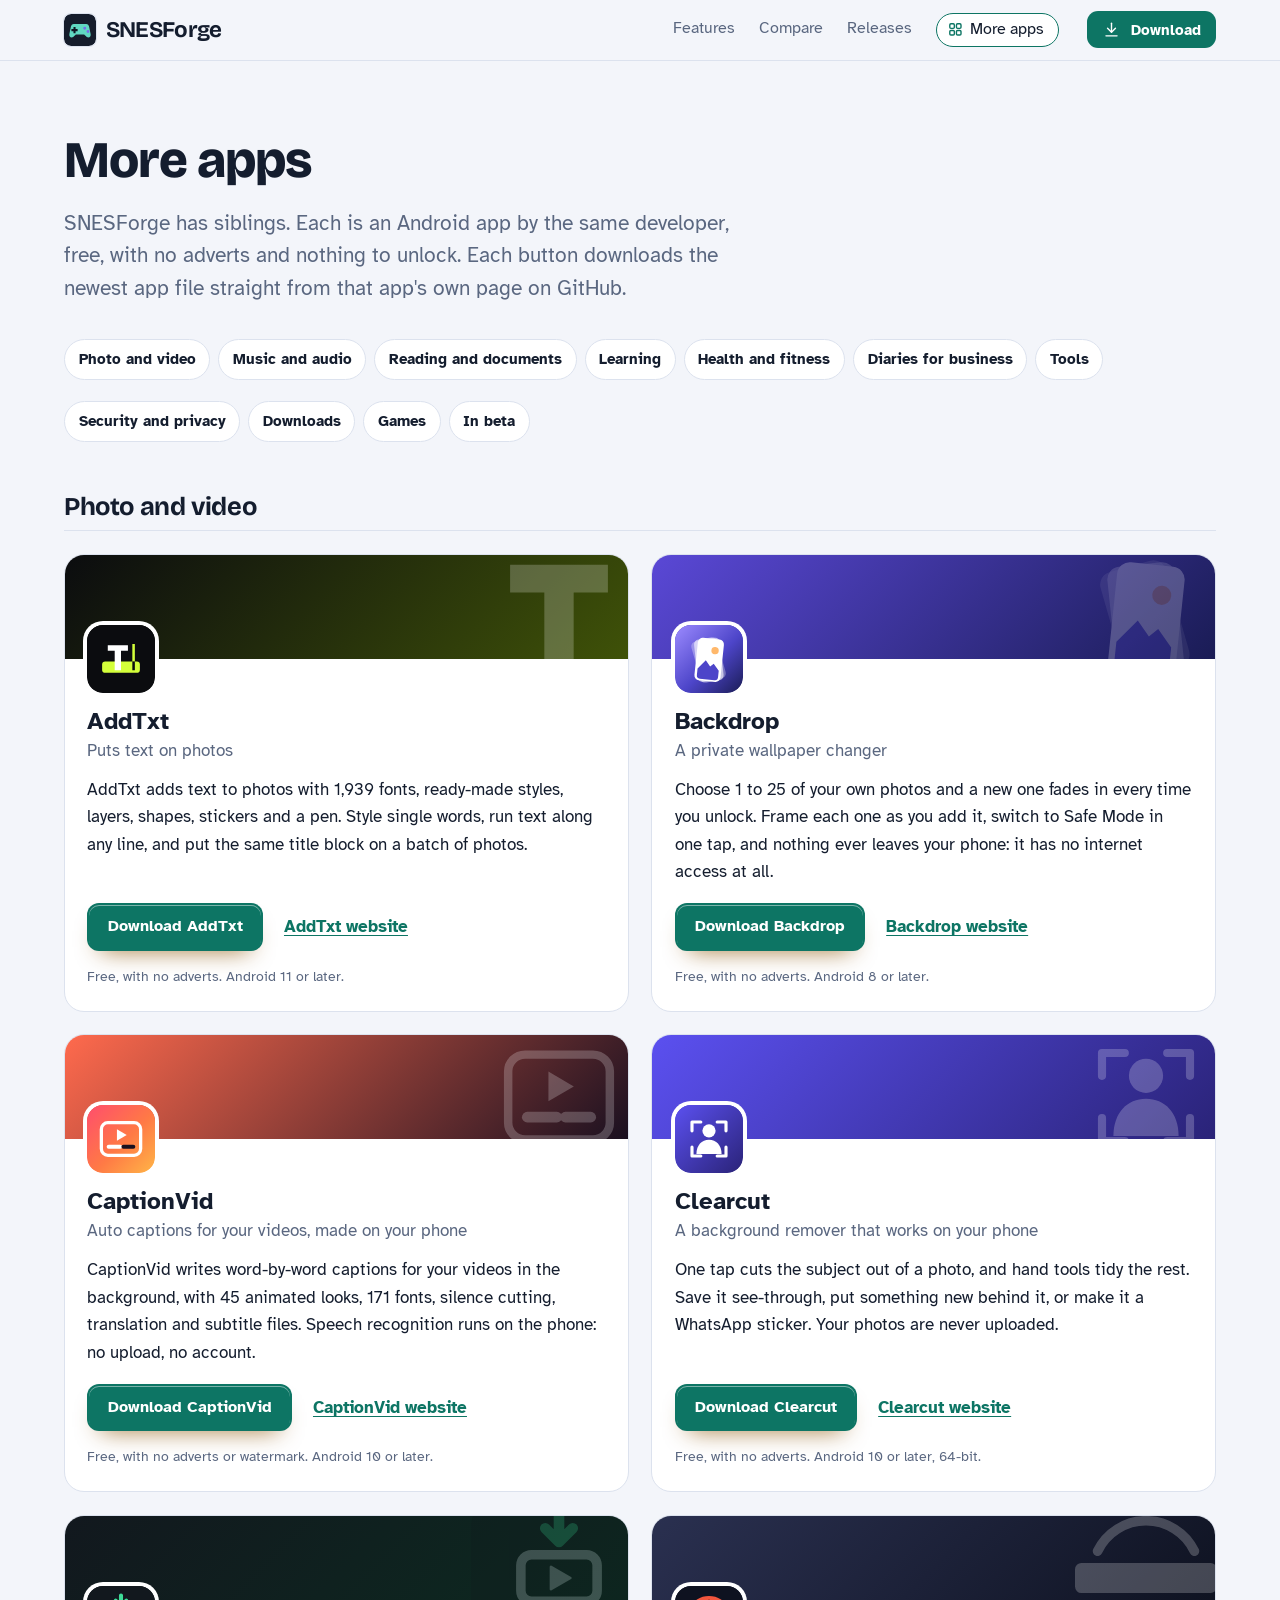
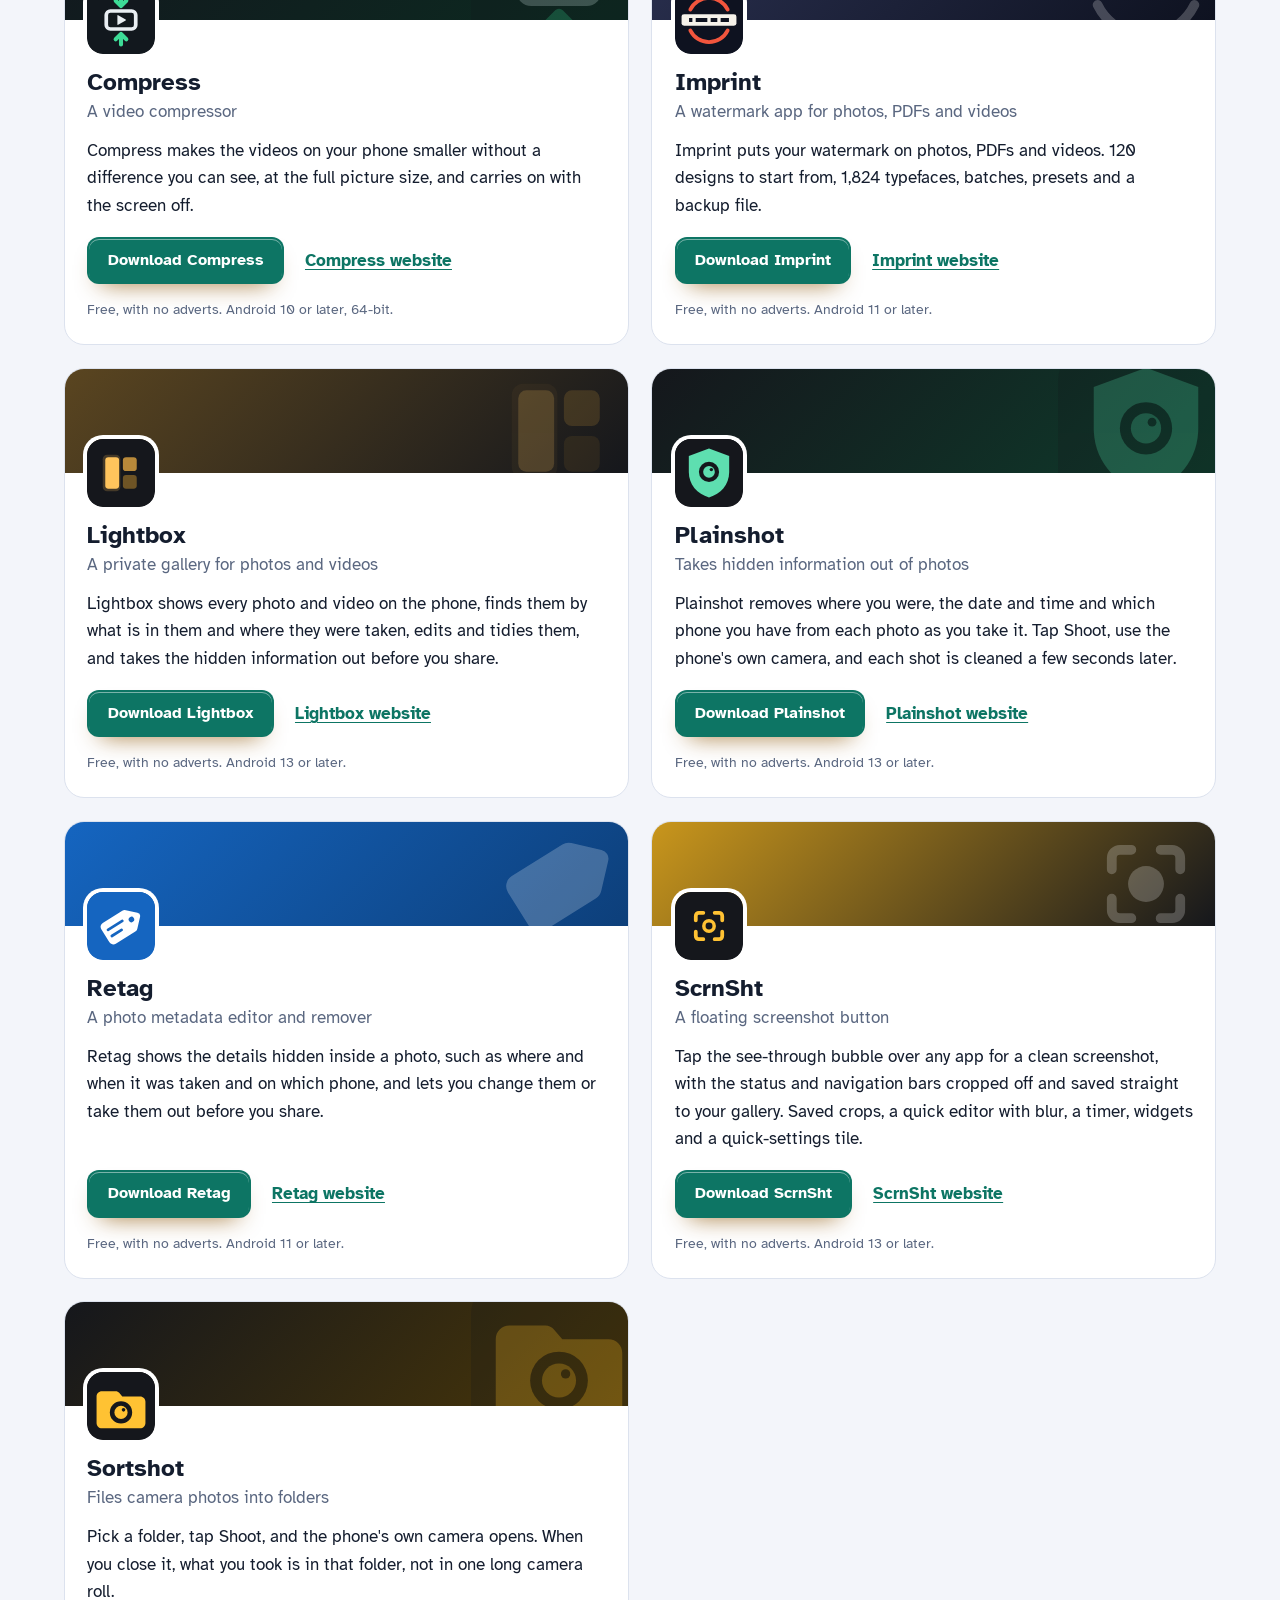
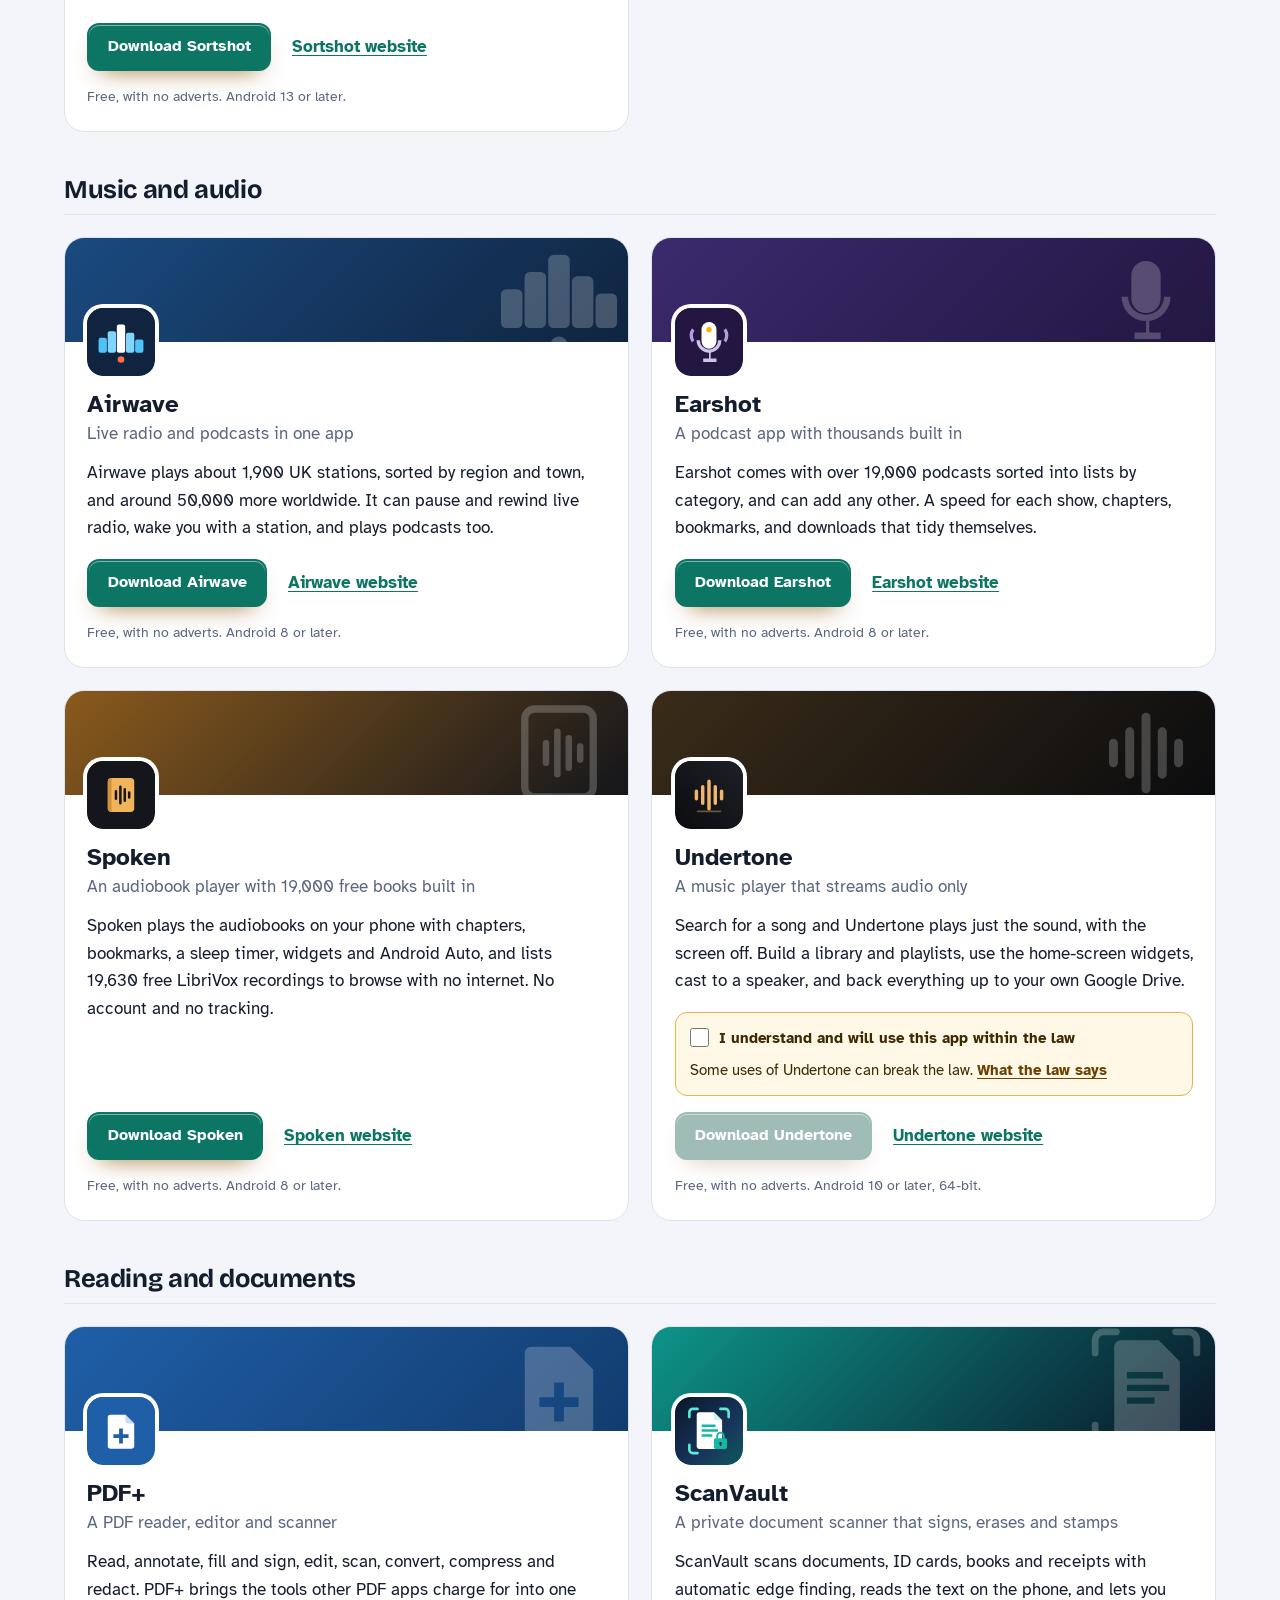
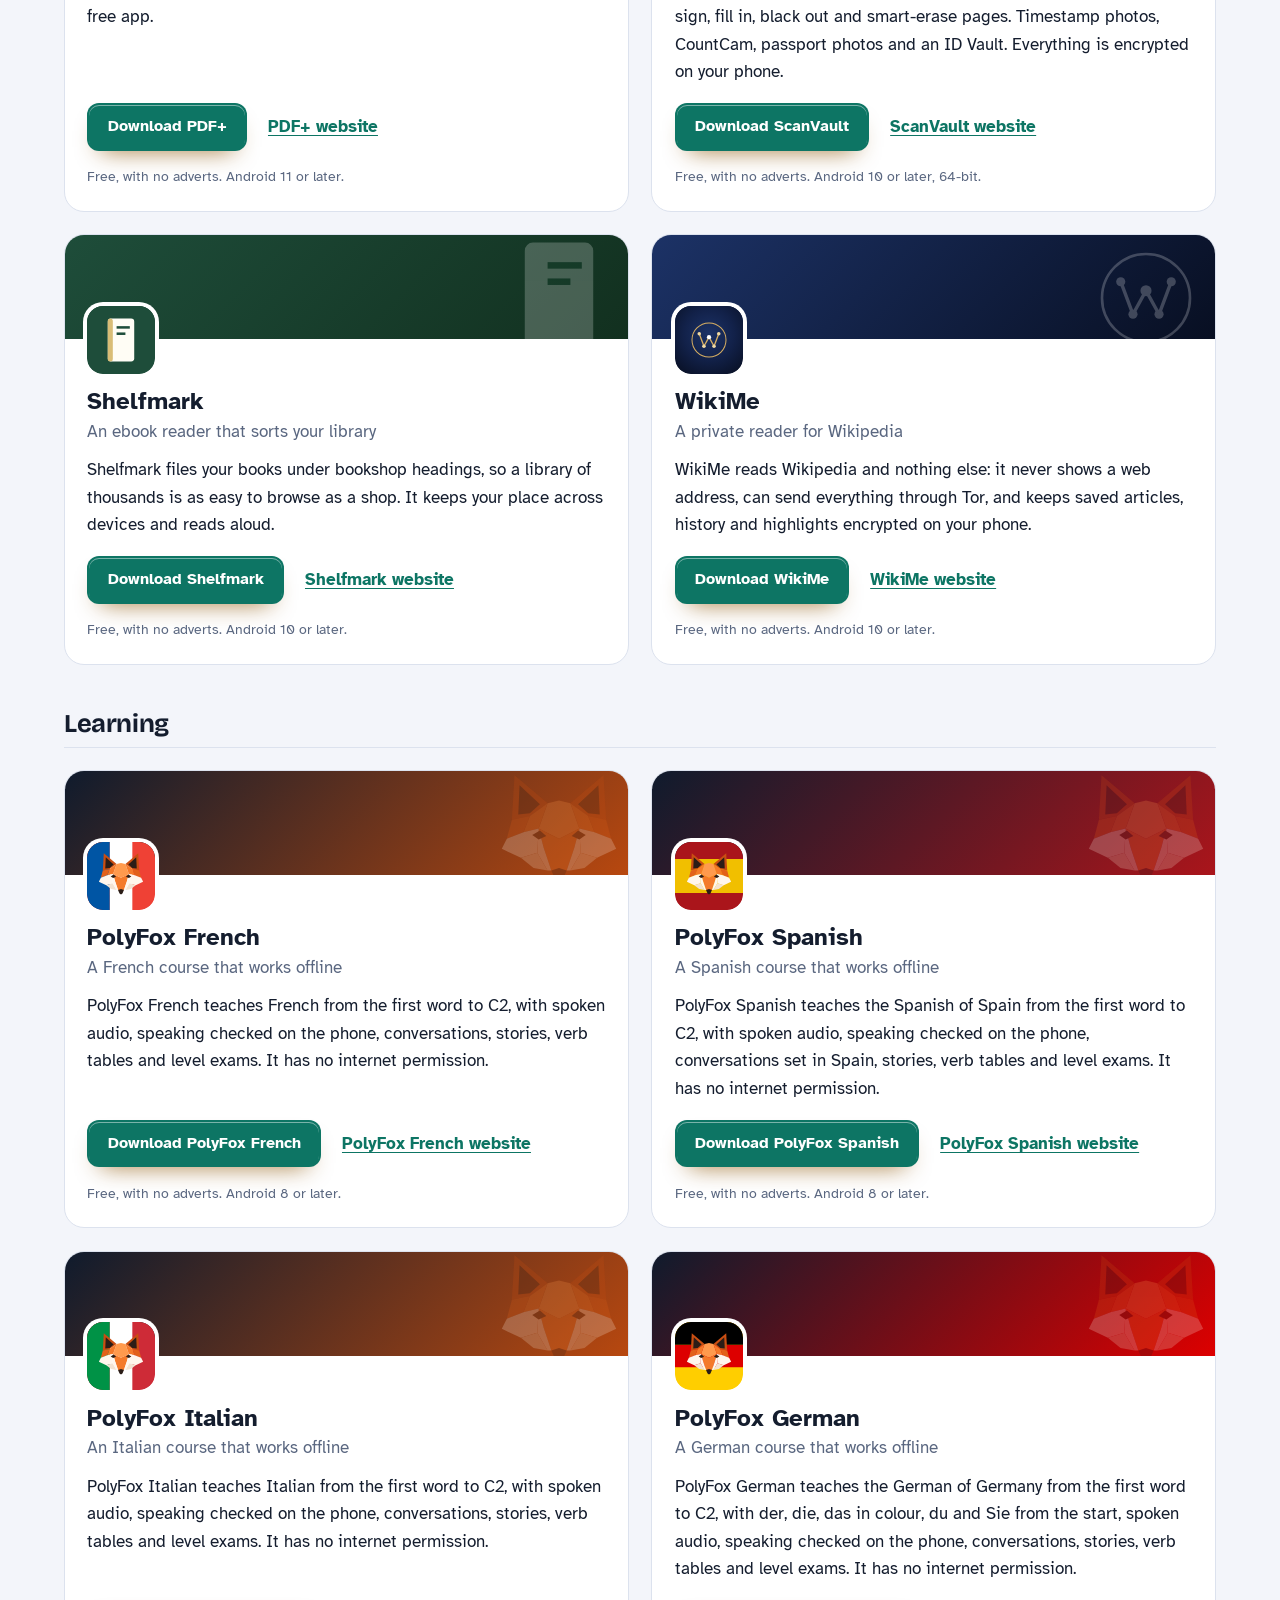
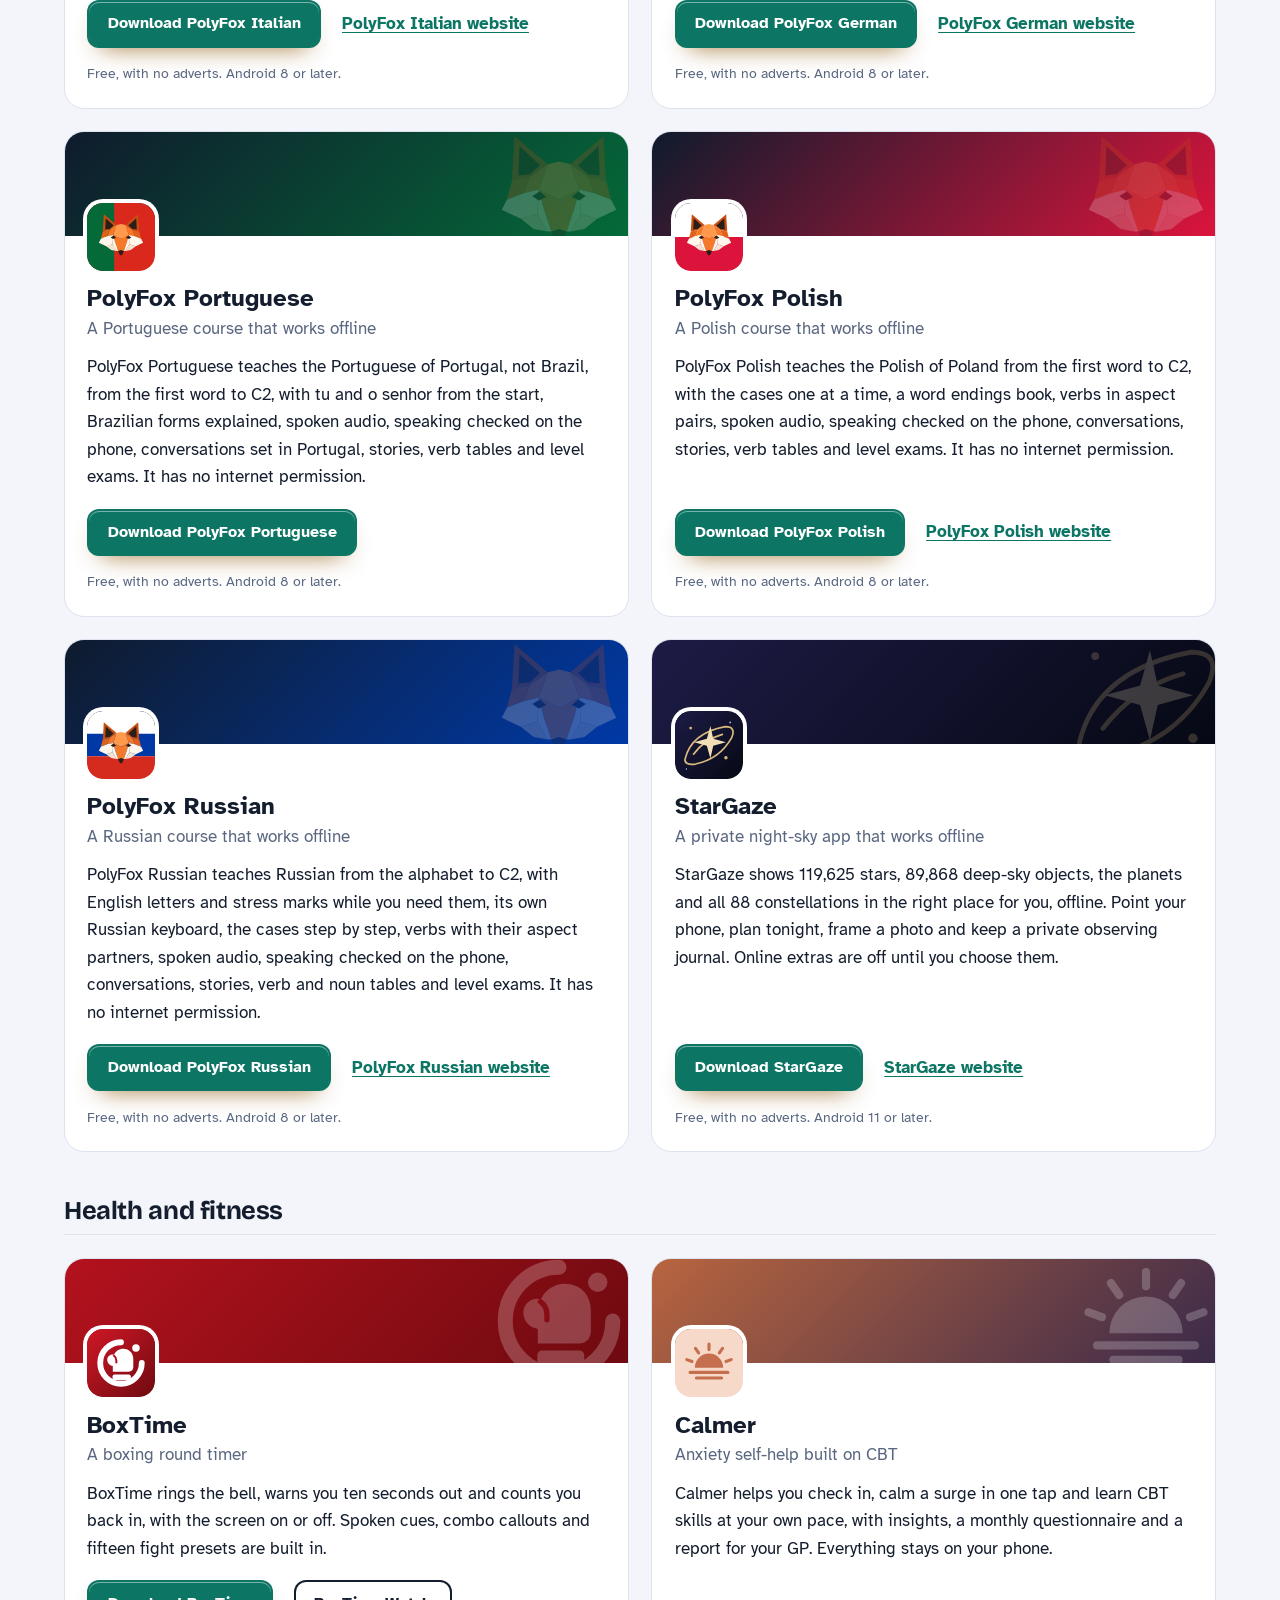
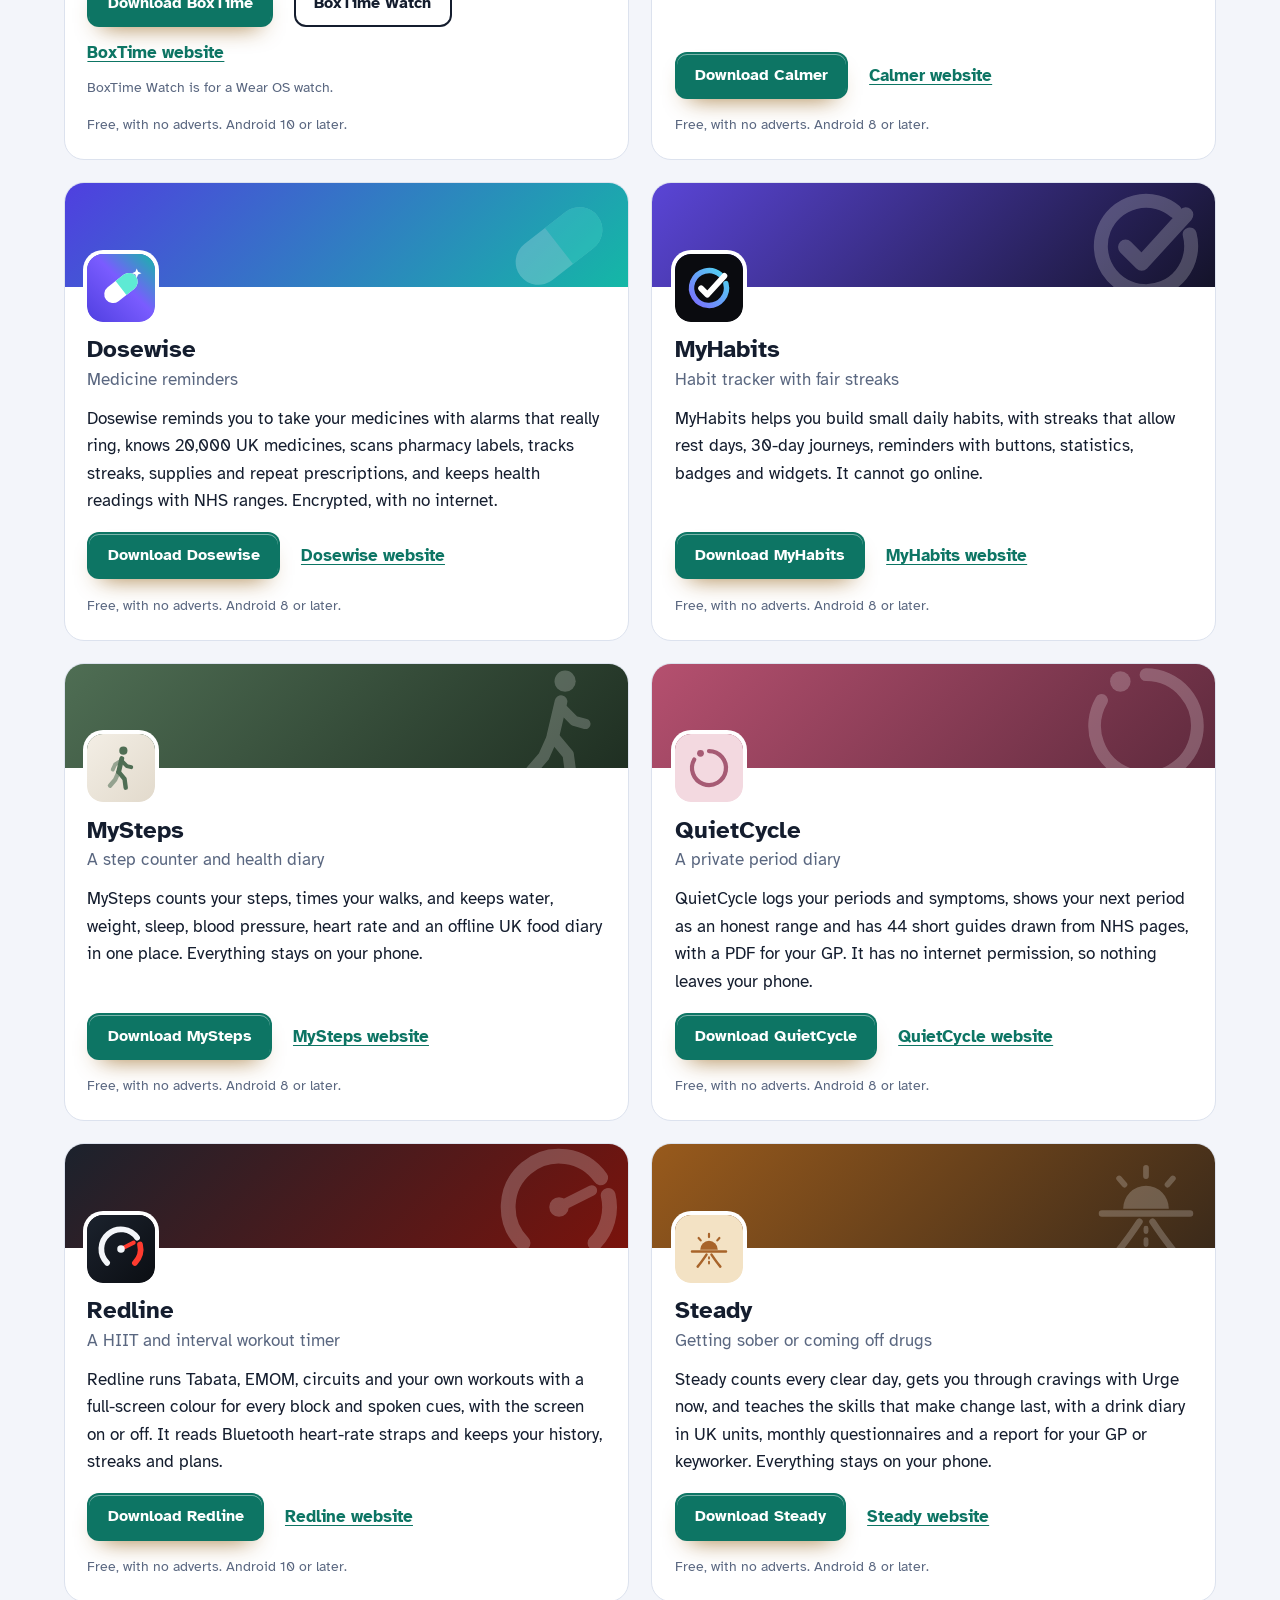
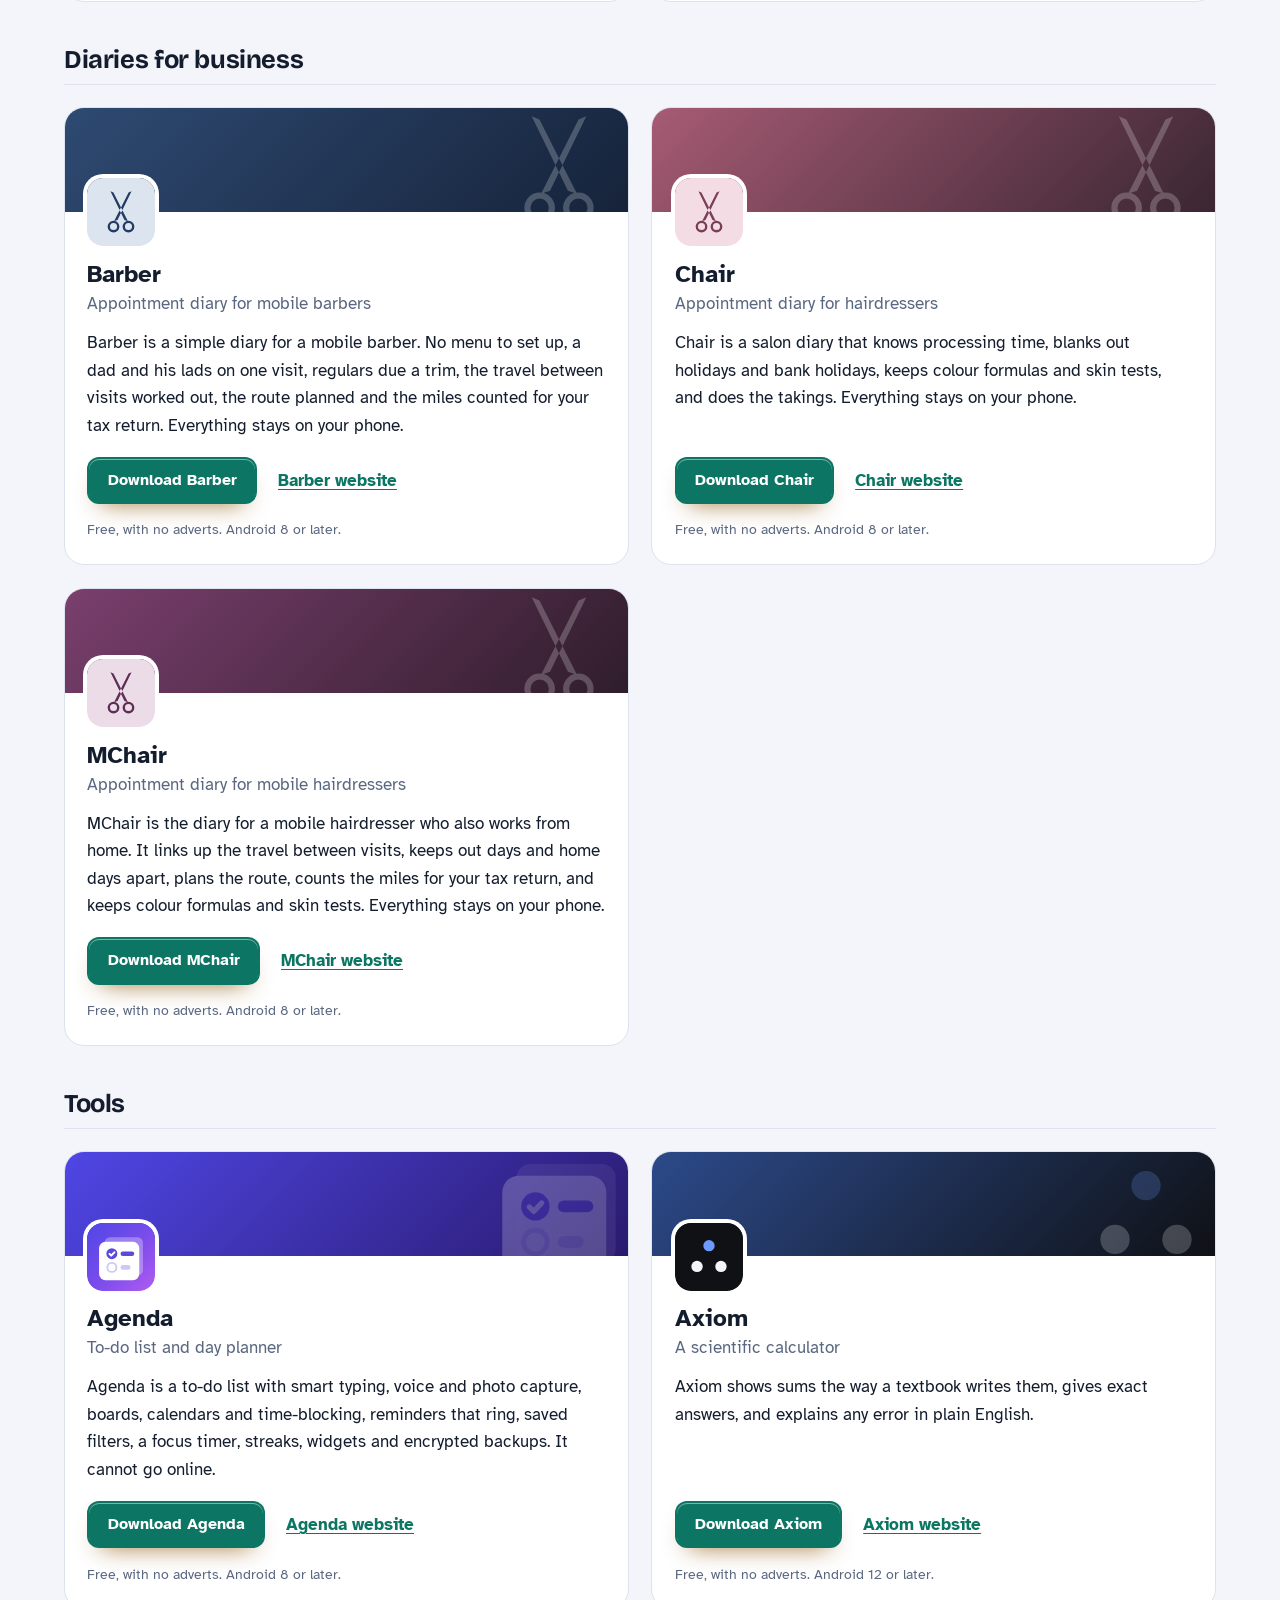
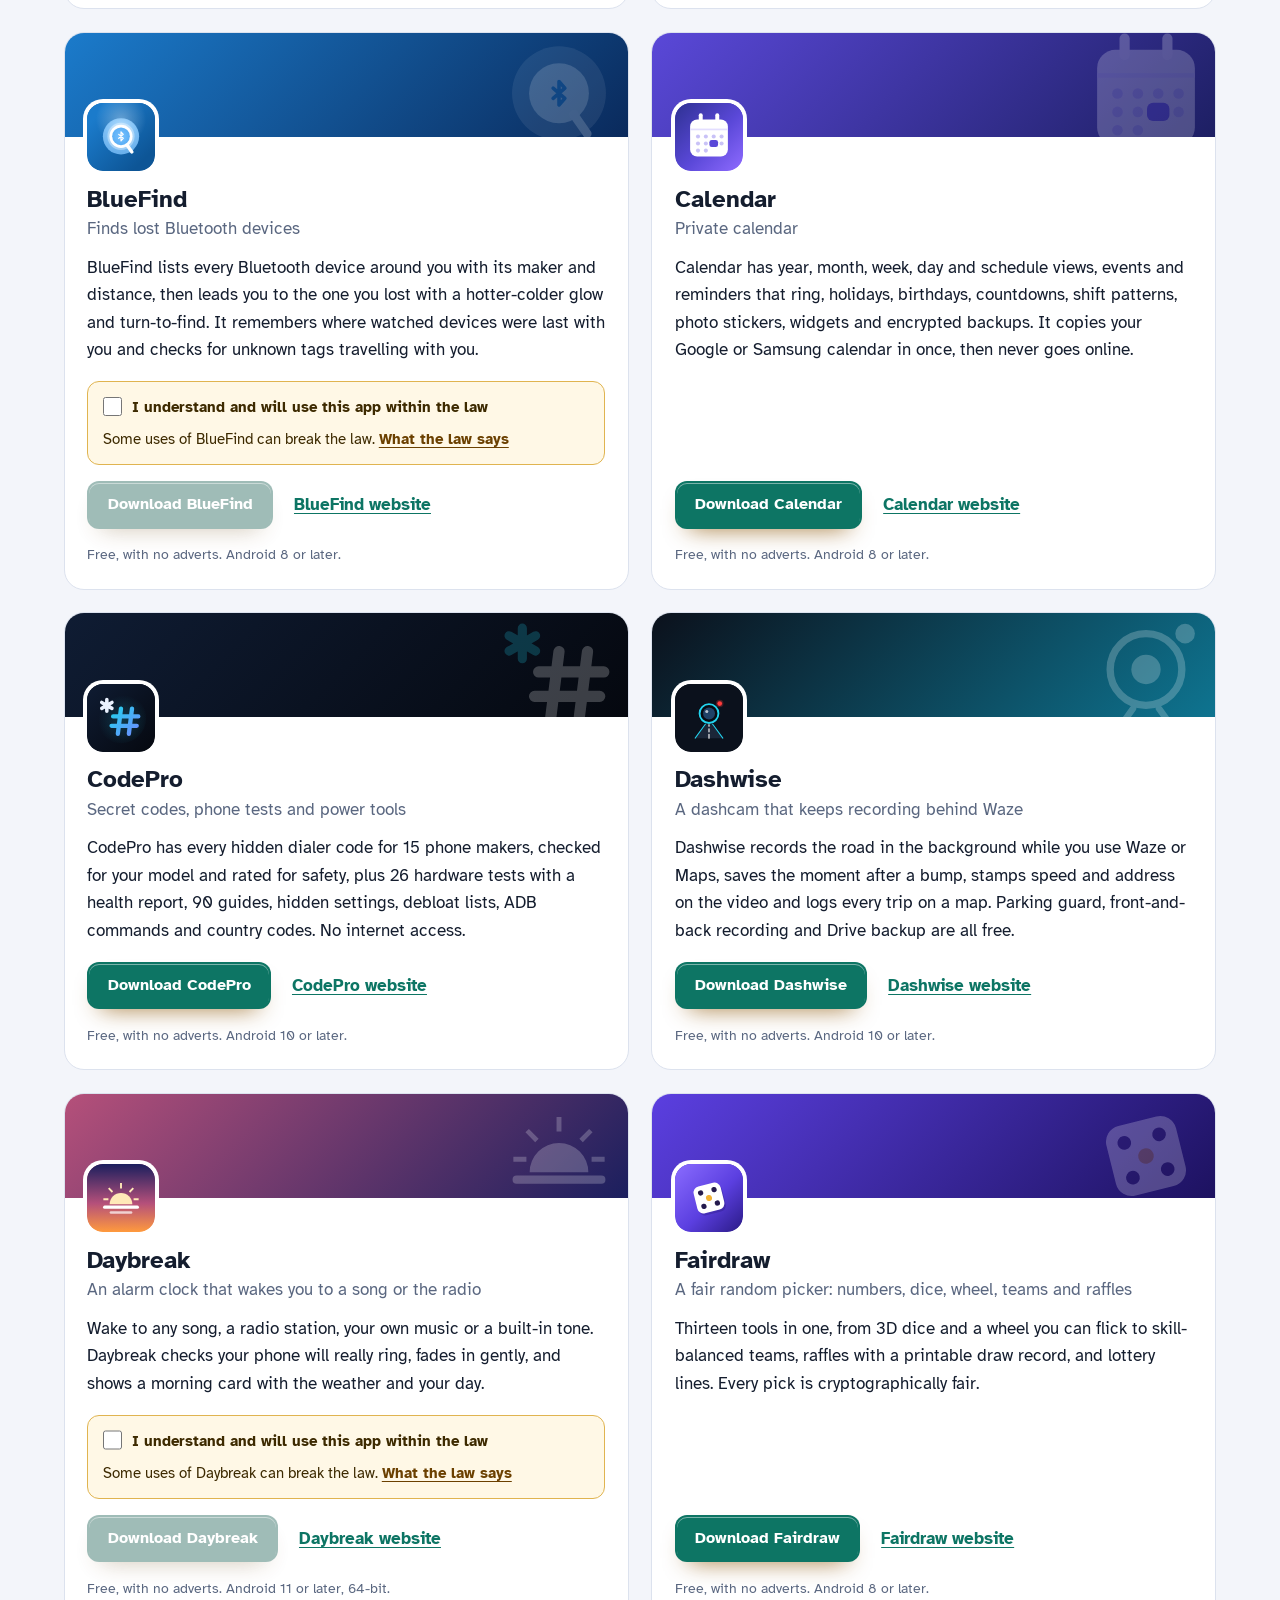
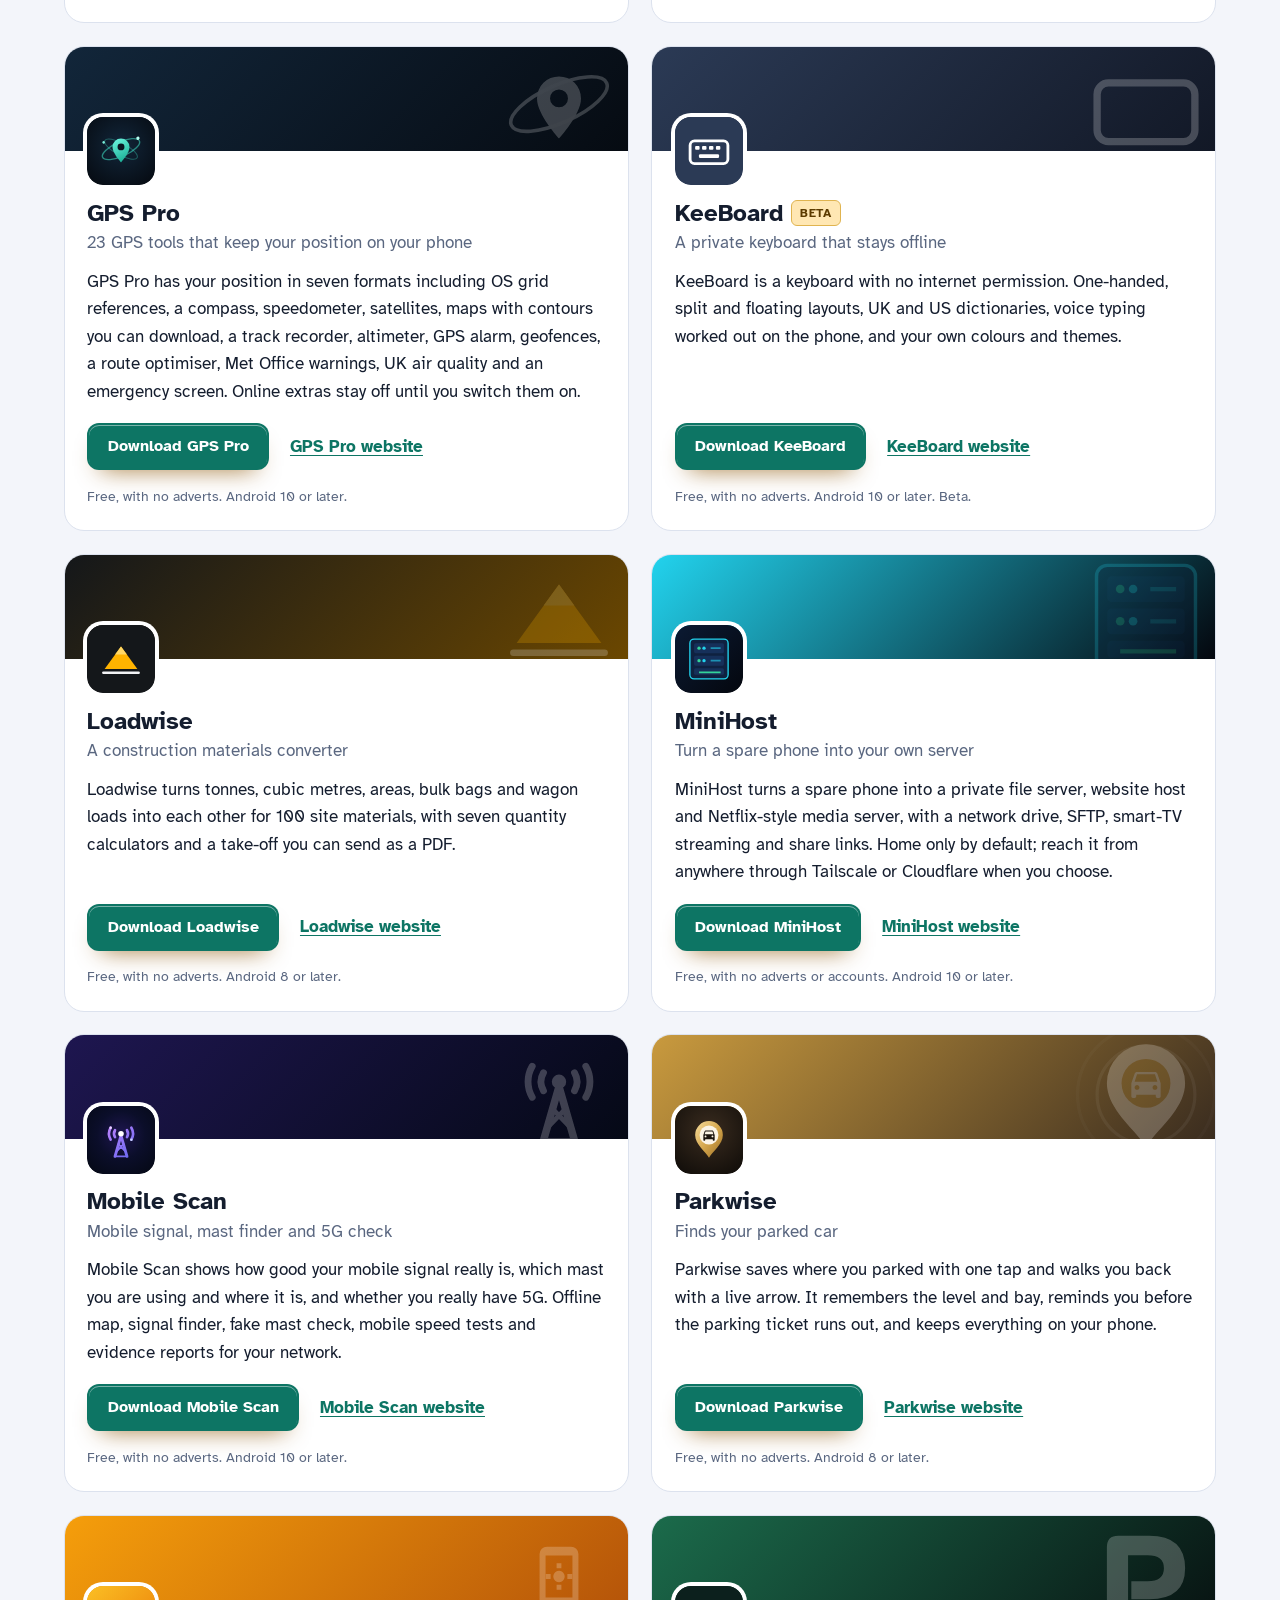
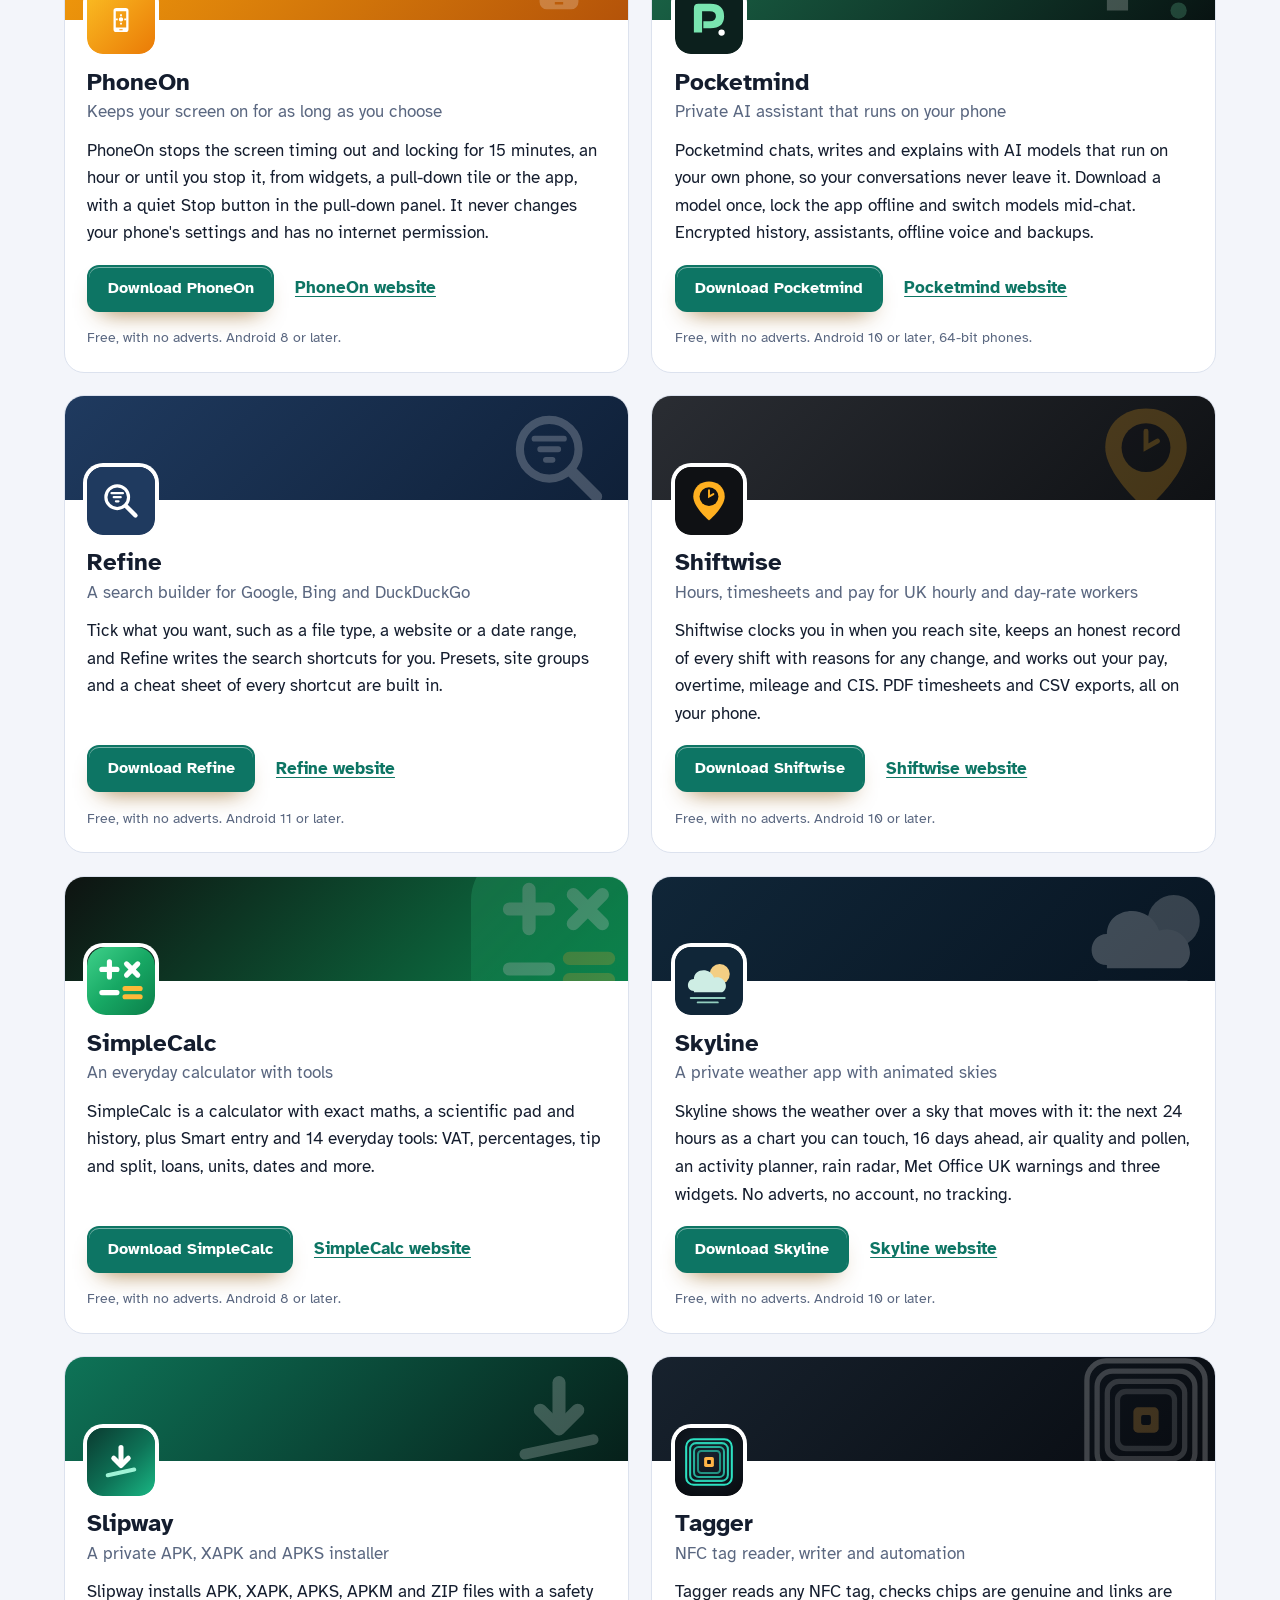
==== commit 7c23da9c: "More apps: add Slipway" ====
--- a/more-apps.html
+++ b/more-apps.html
@@ -4,7 +4,7 @@
 <meta charset="utf-8">
 <meta name="viewport" content="width=device-width, initial-scale=1">
 <title>More free Android apps from the maker of SNESForge</title>
-<meta name="description" content="All 92 free Android apps from the maker of SNESForge, in one list by category, each with its download and a link to its website.">
+<meta name="description" content="All 93 free Android apps from the maker of SNESForge, in one list by category, each with its download and a link to its website.">
 <meta name="author" content="Jonathan Jackson">
 <link rel="canonical" href="https://customgpter.github.io/snesforge/more-apps.html">
 <meta name="theme-color" content="#f3f5fa" media="(prefers-color-scheme: light)">
@@ -12,7 +12,7 @@
 <meta property="og:type" content="website">
 <meta property="og:site_name" content="SNESForge">
 <meta property="og:title" content="More free Android apps from the maker of SNESForge">
-<meta property="og:description" content="All 92 free Android apps from the maker of SNESForge, in one list by category, each with its download and a link to its website.">
+<meta property="og:description" content="All 93 free Android apps from the maker of SNESForge, in one list by category, each with its download and a link to its website.">
 <meta property="og:url" content="https://customgpter.github.io/snesforge/more-apps.html">
 <meta property="og:image" content="https://customgpter.github.io/snesforge/assets/og.png">
 <meta property="og:image:width" content="1200">
@@ -26,7 +26,7 @@
 <link rel="preload" href="./assets/fonts/atkinson-hyperlegible-latin-400-normal.woff2" as="font" type="font/woff2" crossorigin>
 <link rel="stylesheet" href="./assets/site.css?v=1">
 <link rel="stylesheet" href="./assets/house.css?v=1">
-<script type="application/ld+json">{"@context":"https://schema.org","@type":"ItemList","name":"Apps from the maker of SNESForge","url":"https://customgpter.github.io/snesforge/more-apps.html","itemListElement":[{"@type":"ListItem","position":1,"name":"AddTxt","url":"https://customgpter.github.io/addtxt/"},{"@type":"ListItem","position":2,"name":"Backdrop","url":"https://customgpter.github.io/backdrop/"},{"@type":"ListItem","position":3,"name":"CaptionVid","url":"https://customgpter.github.io/captionvid/"},{"@type":"ListItem","position":4,"name":"Clearcut","url":"https://customgpter.github.io/clearcut/"},{"@type":"ListItem","position":5,"name":"Compress","url":"https://customgpter.github.io/compress/"},{"@type":"ListItem","position":6,"name":"Imprint","url":"https://customgpter.github.io/imprint/"},{"@type":"ListItem","position":7,"name":"Lightbox","url":"https://customgpter.github.io/lightbox/"},{"@type":"ListItem","position":8,"name":"Plainshot","url":"https://customgpter.github.io/plainshot/"},{"@type":"ListItem","position":9,"name":"Retag","url":"https://customgpter.github.io/retag/"},{"@type":"ListItem","position":10,"name":"ScrnSht","url":"https://customgpter.github.io/scrnsht/"},{"@type":"ListItem","position":11,"name":"Sortshot","url":"https://customgpter.github.io/sortshot/"},{"@type":"ListItem","position":12,"name":"Airwave","url":"https://customgpter.github.io/airwave/"},{"@type":"ListItem","position":13,"name":"Earshot","url":"https://customgpter.github.io/earshot/"},{"@type":"ListItem","position":14,"name":"Spoken","url":"https://customgpter.github.io/spoken/"},{"@type":"ListItem","position":15,"name":"Undertone","url":"https://customgpter.github.io/undertone/"},{"@type":"ListItem","position":16,"name":"PDF+","url":"https://customgpter.github.io/pdfplus/"},{"@type":"ListItem","position":17,"name":"ScanVault","url":"https://customgpter.github.io/scanvault/"},{"@type":"ListItem","position":18,"name":"Shelfmark","url":"https://customgpter.github.io/shelfmark/"},{"@type":"ListItem","position":19,"name":"WikiMe","url":"https://customgpter.github.io/wikime/"},{"@type":"ListItem","position":20,"name":"PolyFox French","url":"https://customgpter.github.io/polyfox/"},{"@type":"ListItem","position":21,"name":"PolyFox German","url":"https://customgpter.github.io/polyfox-german/"},{"@type":"ListItem","position":22,"name":"PolyFox Polish","url":"https://customgpter.github.io/polyfox-polish/"},{"@type":"ListItem","position":23,"name":"PolyFox Russian","url":"https://customgpter.github.io/polyfox-russian/"},{"@type":"ListItem","position":24,"name":"StarGaze","url":"https://customgpter.github.io/stargaze/"},{"@type":"ListItem","position":25,"name":"BoxTime","url":"https://customgpter.github.io/boxtime/"},{"@type":"ListItem","position":26,"name":"Calmer","url":"https://customgpter.github.io/calmer/"},{"@type":"ListItem","position":27,"name":"Dosewise","url":"https://customgpter.github.io/dosewise/"},{"@type":"ListItem","position":28,"name":"MyHabits","url":"https://customgpter.github.io/myhabits/"},{"@type":"ListItem","position":29,"name":"MySteps","url":"https://customgpter.github.io/mysteps/"},{"@type":"ListItem","position":30,"name":"QuietCycle","url":"https://customgpter.github.io/quietcycle/"},{"@type":"ListItem","position":31,"name":"Redline","url":"https://customgpter.github.io/redline/"},{"@type":"ListItem","position":32,"name":"Steady","url":"https://customgpter.github.io/steady/"},{"@type":"ListItem","position":33,"name":"Barber","url":"https://customgpter.github.io/barber/"},{"@type":"ListItem","position":34,"name":"Chair","url":"https://customgpter.github.io/chair/"},{"@type":"ListItem","position":35,"name":"MChair","url":"https://customgpter.github.io/mchair/"},{"@type":"ListItem","position":36,"name":"Agenda","url":"https://customgpter.github.io/agenda/"},{"@type":"ListItem","position":37,"name":"Axiom","url":"https://customgpter.github.io/axiom/"},{"@type":"ListItem","position":38,"name":"BlueFind","url":"https://customgpter.github.io/bluefind/"},{"@type":"ListItem","position":39,"name":"Calendar","url":"https://customgpter.github.io/calendar/"},{"@type":"ListItem","position":40,"name":"CodePro","url":"https://customgpter.github.io/codepro/"},{"@type":"ListItem","position":41,"name":"Dashwise","url":"https://customgpter.github.io/dashwise/"},{"@type":"ListItem","position":42,"name":"Daybreak","url":"https://customgpter.github.io/daybreak/"},{"@type":"ListItem","position":43,"name":"Fairdraw","url":"https://customgpter.github.io/fairdraw/"},{"@type":"ListItem","position":44,"name":"GPS Pro","url":"https://customgpter.github.io/gpspro/"},{"@type":"ListItem","position":45,"name":"KeeBoard","url":"https://customgpter.github.io/keeboard/"},{"@type":"ListItem","position":46,"name":"Loadwise","url":"https://customgpter.github.io/loadwise/"},{"@type":"ListItem","position":47,"name":"MiniHost","url":"https://customgpter.github.io/minihost/"},{"@type":"ListItem","position":48,"name":"Mobile Scan","url":"https://customgpter.github.io/mobilescan/"},{"@type":"ListItem","position":49,"name":"Parkwise","url":"https://customgpter.github.io/parkwise/"},{"@type":"ListItem","position":50,"name":"Pocketmind","url":"https://customgpter.github.io/pocketmind/"},{"@type":"ListItem","position":51,"name":"Refine","url":"https://customgpter.github.io/refine/"},{"@type":"ListItem","position":52,"name":"Shiftwise","url":"https://customgpter.github.io/shiftwise/"},{"@type":"ListItem","position":53,"name":"SimpleCalc","url":"https://customgpter.github.io/simplecalc/"},{"@type":"ListItem","position":54,"name":"Skyline","url":"https://customgpter.github.io/skyline/"},{"@type":"ListItem","position":55,"name":"Tagger","url":"https://customgpter.github.io/tagger/"},{"@type":"ListItem","position":56,"name":"TotalClean","url":"https://customgpter.github.io/totalclean/"},{"@type":"ListItem","position":57,"name":"TVLink","url":"https://customgpter.github.io/tvlink/"},{"@type":"ListItem","position":58,"name":"Unbox","url":"https://customgpter.github.io/unbox/"},{"@type":"ListItem","position":59,"name":"WhatsKeep","url":"https://customgpter.github.io/whatskeep/"},{"@type":"ListItem","position":60,"name":"WiFi Scan","url":"https://customgpter.github.io/wifiscan/"},{"@type":"ListItem","position":61,"name":"Auditly","url":"https://customgpter.github.io/auditly/"},{"@type":"ListItem","position":62,"name":"Backchannel","url":"https://customgpter.github.io/backchannel/"},{"@type":"ListItem","position":63,"name":"ENotes","url":"https://customgpter.github.io/enotes/"},{"@type":"ListItem","position":64,"name":"FindMe","url":"https://customgpter.github.io/findme/"},{"@type":"ListItem","position":65,"name":"iLock","url":"https://customgpter.github.io/ilock/"},{"@type":"ListItem","position":66,"name":"ImSafe","url":"https://customgpter.github.io/imsafe/"},{"@type":"ListItem","position":67,"name":"IShred","url":"https://customgpter.github.io/ishred/"},{"@type":"ListItem","position":68,"name":"LockBox","url":"https://customgpter.github.io/lockbox/"},{"@type":"ListItem","position":69,"name":"PassVault","url":"https://customgpter.github.io/passvault/"},{"@type":"ListItem","position":70,"name":"SpyFind","url":"https://customgpter.github.io/spyfind/"},{"@type":"ListItem","position":71,"name":"TextWipe","url":"https://customgpter.github.io/textwipe/"},{"@type":"ListItem","position":72,"name":"Tracewire","url":"https://customgpter.github.io/tracewire/"},{"@type":"ListItem","position":73,"name":"Vigil","url":"https://customgpter.github.io/vigil/"},{"@type":"ListItem","position":74,"name":"Grab","url":"https://customgpter.github.io/grab/"},{"@type":"ListItem","position":75,"name":"Swarm","url":"https://customgpter.github.io/swarm/"},{"@type":"ListItem","position":76,"name":"Plane Games","url":"https://customgpter.github.io/plane-games/"},{"@type":"ListItem","position":77,"name":"Ninefold","url":"https://customgpter.github.io/ninefold/"},{"@type":"ListItem","position":78,"name":"Cubewise","url":"https://customgpter.github.io/cubewise/"},{"@type":"ListItem","position":79,"name":"Tilewise","url":"https://customgpter.github.io/tilewise/"},{"@type":"ListItem","position":80,"name":"Letterwise","url":"https://customgpter.github.io/letterwise/"},{"@type":"ListItem","position":81,"name":"Kingside","url":"https://customgpter.github.io/kingside/"},{"@type":"ListItem","position":82,"name":"Deckhand","url":"https://customgpter.github.io/deckhand/"},{"@type":"ListItem","position":83,"name":"SNESForge","url":"https://customgpter.github.io/snesforge/"},{"@type":"ListItem","position":84,"name":"Fame Boy","url":"https://customgpter.github.io/fameboy/"},{"@type":"ListItem","position":85,"name":"PSPPro","url":"https://customgpter.github.io/psppro/"},{"@type":"ListItem","position":86,"name":"MegaGen","url":"https://customgpter.github.io/megagen/"},{"@type":"ListItem","position":87,"name":"QVR","url":"https://customgpter.github.io/qvr/"},{"@type":"ListItem","position":88,"name":"QVR Watch","url":"https://customgpter.github.io/qvr-watch/"},{"@type":"ListItem","position":89,"name":"QVRLite","url":"https://customgpter.github.io/qvrlite/"},{"@type":"ListItem","position":90,"name":"Onionz","url":"https://customgpter.github.io/onionz/"},{"@type":"ListItem","position":91,"name":"OnionzWeb","url":"https://customgpter.github.io/onionzweb/"}]}</script>
+<script type="application/ld+json">{"@context":"https://schema.org","@type":"ItemList","name":"Apps from the maker of SNESForge","url":"https://customgpter.github.io/snesforge/more-apps.html","itemListElement":[{"@type":"ListItem","position":1,"name":"AddTxt","url":"https://customgpter.github.io/addtxt/"},{"@type":"ListItem","position":2,"name":"Backdrop","url":"https://customgpter.github.io/backdrop/"},{"@type":"ListItem","position":3,"name":"CaptionVid","url":"https://customgpter.github.io/captionvid/"},{"@type":"ListItem","position":4,"name":"Clearcut","url":"https://customgpter.github.io/clearcut/"},{"@type":"ListItem","position":5,"name":"Compress","url":"https://customgpter.github.io/compress/"},{"@type":"ListItem","position":6,"name":"Imprint","url":"https://customgpter.github.io/imprint/"},{"@type":"ListItem","position":7,"name":"Lightbox","url":"https://customgpter.github.io/lightbox/"},{"@type":"ListItem","position":8,"name":"Plainshot","url":"https://customgpter.github.io/plainshot/"},{"@type":"ListItem","position":9,"name":"Retag","url":"https://customgpter.github.io/retag/"},{"@type":"ListItem","position":10,"name":"ScrnSht","url":"https://customgpter.github.io/scrnsht/"},{"@type":"ListItem","position":11,"name":"Sortshot","url":"https://customgpter.github.io/sortshot/"},{"@type":"ListItem","position":12,"name":"Airwave","url":"https://customgpter.github.io/airwave/"},{"@type":"ListItem","position":13,"name":"Earshot","url":"https://customgpter.github.io/earshot/"},{"@type":"ListItem","position":14,"name":"Spoken","url":"https://customgpter.github.io/spoken/"},{"@type":"ListItem","position":15,"name":"Undertone","url":"https://customgpter.github.io/undertone/"},{"@type":"ListItem","position":16,"name":"PDF+","url":"https://customgpter.github.io/pdfplus/"},{"@type":"ListItem","position":17,"name":"ScanVault","url":"https://customgpter.github.io/scanvault/"},{"@type":"ListItem","position":18,"name":"Shelfmark","url":"https://customgpter.github.io/shelfmark/"},{"@type":"ListItem","position":19,"name":"WikiMe","url":"https://customgpter.github.io/wikime/"},{"@type":"ListItem","position":20,"name":"PolyFox French","url":"https://customgpter.github.io/polyfox/"},{"@type":"ListItem","position":21,"name":"PolyFox German","url":"https://customgpter.github.io/polyfox-german/"},{"@type":"ListItem","position":22,"name":"PolyFox Polish","url":"https://customgpter.github.io/polyfox-polish/"},{"@type":"ListItem","position":23,"name":"PolyFox Russian","url":"https://customgpter.github.io/polyfox-russian/"},{"@type":"ListItem","position":24,"name":"StarGaze","url":"https://customgpter.github.io/stargaze/"},{"@type":"ListItem","position":25,"name":"BoxTime","url":"https://customgpter.github.io/boxtime/"},{"@type":"ListItem","position":26,"name":"Calmer","url":"https://customgpter.github.io/calmer/"},{"@type":"ListItem","position":27,"name":"Dosewise","url":"https://customgpter.github.io/dosewise/"},{"@type":"ListItem","position":28,"name":"MyHabits","url":"https://customgpter.github.io/myhabits/"},{"@type":"ListItem","position":29,"name":"MySteps","url":"https://customgpter.github.io/mysteps/"},{"@type":"ListItem","position":30,"name":"QuietCycle","url":"https://customgpter.github.io/quietcycle/"},{"@type":"ListItem","position":31,"name":"Redline","url":"https://customgpter.github.io/redline/"},{"@type":"ListItem","position":32,"name":"Steady","url":"https://customgpter.github.io/steady/"},{"@type":"ListItem","position":33,"name":"Barber","url":"https://customgpter.github.io/barber/"},{"@type":"ListItem","position":34,"name":"Chair","url":"https://customgpter.github.io/chair/"},{"@type":"ListItem","position":35,"name":"MChair","url":"https://customgpter.github.io/mchair/"},{"@type":"ListItem","position":36,"name":"Agenda","url":"https://customgpter.github.io/agenda/"},{"@type":"ListItem","position":37,"name":"Axiom","url":"https://customgpter.github.io/axiom/"},{"@type":"ListItem","position":38,"name":"BlueFind","url":"https://customgpter.github.io/bluefind/"},{"@type":"ListItem","position":39,"name":"Calendar","url":"https://customgpter.github.io/calendar/"},{"@type":"ListItem","position":40,"name":"CodePro","url":"https://customgpter.github.io/codepro/"},{"@type":"ListItem","position":41,"name":"Dashwise","url":"https://customgpter.github.io/dashwise/"},{"@type":"ListItem","position":42,"name":"Daybreak","url":"https://customgpter.github.io/daybreak/"},{"@type":"ListItem","position":43,"name":"Fairdraw","url":"https://customgpter.github.io/fairdraw/"},{"@type":"ListItem","position":44,"name":"GPS Pro","url":"https://customgpter.github.io/gpspro/"},{"@type":"ListItem","position":45,"name":"KeeBoard","url":"https://customgpter.github.io/keeboard/"},{"@type":"ListItem","position":46,"name":"Loadwise","url":"https://customgpter.github.io/loadwise/"},{"@type":"ListItem","position":47,"name":"MiniHost","url":"https://customgpter.github.io/minihost/"},{"@type":"ListItem","position":48,"name":"Mobile Scan","url":"https://customgpter.github.io/mobilescan/"},{"@type":"ListItem","position":49,"name":"Parkwise","url":"https://customgpter.github.io/parkwise/"},{"@type":"ListItem","position":50,"name":"Pocketmind","url":"https://customgpter.github.io/pocketmind/"},{"@type":"ListItem","position":51,"name":"Refine","url":"https://customgpter.github.io/refine/"},{"@type":"ListItem","position":52,"name":"Shiftwise","url":"https://customgpter.github.io/shiftwise/"},{"@type":"ListItem","position":53,"name":"SimpleCalc","url":"https://customgpter.github.io/simplecalc/"},{"@type":"ListItem","position":54,"name":"Skyline","url":"https://customgpter.github.io/skyline/"},{"@type":"ListItem","position":55,"name":"Slipway","url":"https://customgpter.github.io/slipway/"},{"@type":"ListItem","position":56,"name":"Tagger","url":"https://customgpter.github.io/tagger/"},{"@type":"ListItem","position":57,"name":"TotalClean","url":"https://customgpter.github.io/totalclean/"},{"@type":"ListItem","position":58,"name":"TVLink","url":"https://customgpter.github.io/tvlink/"},{"@type":"ListItem","position":59,"name":"Unbox","url":"https://customgpter.github.io/unbox/"},{"@type":"ListItem","position":60,"name":"WhatsKeep","url":"https://customgpter.github.io/whatskeep/"},{"@type":"ListItem","position":61,"name":"WiFi Scan","url":"https://customgpter.github.io/wifiscan/"},{"@type":"ListItem","position":62,"name":"Auditly","url":"https://customgpter.github.io/auditly/"},{"@type":"ListItem","position":63,"name":"Backchannel","url":"https://customgpter.github.io/backchannel/"},{"@type":"ListItem","position":64,"name":"ENotes","url":"https://customgpter.github.io/enotes/"},{"@type":"ListItem","position":65,"name":"FindMe","url":"https://customgpter.github.io/findme/"},{"@type":"ListItem","position":66,"name":"iLock","url":"https://customgpter.github.io/ilock/"},{"@type":"ListItem","position":67,"name":"ImSafe","url":"https://customgpter.github.io/imsafe/"},{"@type":"ListItem","position":68,"name":"IShred","url":"https://customgpter.github.io/ishred/"},{"@type":"ListItem","position":69,"name":"LockBox","url":"https://customgpter.github.io/lockbox/"},{"@type":"ListItem","position":70,"name":"PassVault","url":"https://customgpter.github.io/passvault/"},{"@type":"ListItem","position":71,"name":"SpyFind","url":"https://customgpter.github.io/spyfind/"},{"@type":"ListItem","position":72,"name":"TextWipe","url":"https://customgpter.github.io/textwipe/"},{"@type":"ListItem","position":73,"name":"Tracewire","url":"https://customgpter.github.io/tracewire/"},{"@type":"ListItem","position":74,"name":"Vigil","url":"https://customgpter.github.io/vigil/"},{"@type":"ListItem","position":75,"name":"Grab","url":"https://customgpter.github.io/grab/"},{"@type":"ListItem","position":76,"name":"Swarm","url":"https://customgpter.github.io/swarm/"},{"@type":"ListItem","position":77,"name":"Plane Games","url":"https://customgpter.github.io/plane-games/"},{"@type":"ListItem","position":78,"name":"Ninefold","url":"https://customgpter.github.io/ninefold/"},{"@type":"ListItem","position":79,"name":"Cubewise","url":"https://customgpter.github.io/cubewise/"},{"@type":"ListItem","position":80,"name":"Tilewise","url":"https://customgpter.github.io/tilewise/"},{"@type":"ListItem","position":81,"name":"Letterwise","url":"https://customgpter.github.io/letterwise/"},{"@type":"ListItem","position":82,"name":"Kingside","url":"https://customgpter.github.io/kingside/"},{"@type":"ListItem","position":83,"name":"Deckhand","url":"https://customgpter.github.io/deckhand/"},{"@type":"ListItem","position":84,"name":"SNESForge","url":"https://customgpter.github.io/snesforge/"},{"@type":"ListItem","position":85,"name":"Fame Boy","url":"https://customgpter.github.io/fameboy/"},{"@type":"ListItem","position":86,"name":"PSPPro","url":"https://customgpter.github.io/psppro/"},{"@type":"ListItem","position":87,"name":"MegaGen","url":"https://customgpter.github.io/megagen/"},{"@type":"ListItem","position":88,"name":"QVR","url":"https://customgpter.github.io/qvr/"},{"@type":"ListItem","position":89,"name":"QVR Watch","url":"https://customgpter.github.io/qvr-watch/"},{"@type":"ListItem","position":90,"name":"QVRLite","url":"https://customgpter.github.io/qvrlite/"},{"@type":"ListItem","position":91,"name":"Onionz","url":"https://customgpter.github.io/onionz/"},{"@type":"ListItem","position":92,"name":"OnionzWeb","url":"https://customgpter.github.io/onionzweb/"}]}</script>
 <link rel="stylesheet" href="./assets/apps-list.css?v=1">
 <script src="./assets/apps-list.js?v=1" defer></script>
 </head>
@@ -102,7 +102,7 @@
 <li class="mapp" style="--b:#2a2d33;--b2:#0f1114"><div class="mapp-cover" aria-hidden="true"><svg viewBox="0 0 108 108"><path d="M54 85C54 85 29 64 29 47C29 15 79 15 79 47C79 64 54 85 54 85Z" fill="#FFB020"/><circle cx="54" cy="47" r="15" fill="#0F1114"/><path d="M54 37V47L61 43" stroke="#FFB020" stroke-width="3" stroke-linecap="round" fill="none"/></svg></div><div class="mapp-body"><svg class="mapp-icon" viewBox="0 0 108 108" aria-hidden="true"><rect width="108" height="108" rx="24" fill="#0F1114"/><path d="M54 85C54 85 29 64 29 47C29 15 79 15 79 47C79 64 54 85 54 85Z" fill="#FFB020"/><circle cx="54" cy="47" r="15" fill="#0F1114"/><path d="M54 37V47L61 43" stroke="#FFB020" stroke-width="3" stroke-linecap="round" fill="none"/></svg><h3>Shiftwise</h3><p class="mapp-kind">Hours, timesheets and pay for UK hourly and day-rate workers</p><p class="mapp-say">Shiftwise clocks you in when you reach site, keeps an honest record of every shift with reasons for any change, and works out your pay, overtime, mileage and CIS. PDF timesheets and CSV exports, all on your phone.</p><p class="mapp-go"><a class="button" href="https://github.com/CustomGPTer/shiftwise/releases/latest/download/Shiftwise.apk">Download Shiftwise</a><a class="mapp-site" href="https://customgpter.github.io/shiftwise/">Shiftwise website</a></p><p class="mapp-needs">Free, with no adverts. Android 10 or later.</p></div></li>
 <li class="mapp" style="--b:#0e1311;--b2:#0b7f4a"><div class="mapp-cover" aria-hidden="true"><svg viewBox="0 0 108 108"><rect width="108" height="108" rx="30" fill="url(#scgc)"/><defs><linearGradient id="scgc" x1="0" y1="0" x2="1" y2="1"><stop offset="0" stop-color="#3fd18a"/><stop offset=".5" stop-color="#17a864"/><stop offset="1" stop-color="#0b7f4a"/></linearGradient></defs><g stroke-width="8.1" stroke-linecap="round" fill="none"><path stroke="#fff" d="M23.6 35.6h24M35.6 23.6v24M62.8 26.8l17.8 17.8M62.8 44.6l17.8-17.8M23.6 72.4h24"/><path stroke="#ffb938" d="M60.4 65.9h24M60.4 78.9h24"/></g></svg></div><div class="mapp-body"><svg class="mapp-icon" viewBox="0 0 108 108" aria-hidden="true"><rect width="108" height="108" rx="30" fill="url(#i-simplecalc-scgi)"/><defs><linearGradient id="i-simplecalc-scgi" x1="0" y1="0" x2="1" y2="1"><stop offset="0" stop-color="#3fd18a"/><stop offset=".5" stop-color="#17a864"/><stop offset="1" stop-color="#0b7f4a"/></linearGradient></defs><g stroke-width="8.1" stroke-linecap="round" fill="none"><path stroke="#fff" d="M23.6 35.6h24M35.6 23.6v24M62.8 26.8l17.8 17.8M62.8 44.6l17.8-17.8M23.6 72.4h24"/><path stroke="#ffb938" d="M60.4 65.9h24M60.4 78.9h24"/></g></svg><h3>SimpleCalc</h3><p class="mapp-kind">An everyday calculator with tools</p><p class="mapp-say">SimpleCalc is a calculator with exact maths, a scientific pad and history, plus Smart entry and 14 everyday tools: VAT, percentages, tip and split, loans, units, dates and more.</p><p class="mapp-go"><a class="button" href="https://github.com/CustomGPTer/simplecalc/releases/latest/download/SimpleCalc.apk">Download SimpleCalc</a><a class="mapp-site" href="https://customgpter.github.io/simplecalc/">SimpleCalc website</a></p><p class="mapp-needs">Free, with no adverts. Android 8 or later.</p></div></li>
 <li class="mapp" style="--b:#102638;--b2:#081522"><div class="mapp-cover" aria-hidden="true"><svg viewBox="0 0 108 108"><circle cx="71" cy="43" r="16" fill="#fff" fill-opacity=".85"/><path fill="#fff" d="M30,70C17,70 18,51 30,51C30,34 56,31 62,49C78,44 88,65 75,72L30,72Z"/><path d="M25,81L79,81M36,88L68,88" fill="none" stroke="#fff" stroke-width="3" stroke-linecap="round"/></svg></div><div class="mapp-body"><svg class="mapp-icon" viewBox="0 0 108 108" aria-hidden="true"><rect width="108" height="108" rx="24" fill="#102638"/><circle cx="71" cy="43" r="16" fill="#F4CE83"/><path fill="#CEEDE4" d="M30,70C17,70 18,51 30,51C30,34 56,31 62,49C78,44 88,65 75,72L30,72Z"/><path d="M25,81L79,81M36,88L68,88" fill="none" stroke="#92CDBE" stroke-width="3" stroke-linecap="round"/></svg><h3>Skyline</h3><p class="mapp-kind">A private weather app with animated skies</p><p class="mapp-say">Skyline shows the weather over a sky that moves with it: the next 24 hours as a chart you can touch, 16 days ahead, air quality and pollen, an activity planner, rain radar, Met Office UK warnings and three widgets. No adverts, no account, no tracking.</p><p class="mapp-go"><a class="button" href="https://github.com/CustomGPTer/skyline/releases/latest/download/Skyline.apk">Download Skyline</a><a class="mapp-site" href="https://customgpter.github.io/skyline/">Skyline website</a></p><p class="mapp-needs">Free, with no adverts. Android 10 or later.</p></div></li>
-<li class="mapp is-gated" style="--b:#17222e;--b2:#080b10"><div class="mapp-cover" aria-hidden="true"><svg viewBox="0 0 108 108"><g transform="translate(54 54) scale(1.25) translate(-54 -54)"><rect x="25" y="25" width="58" height="58" rx="9.5" fill="none" stroke="#fff" stroke-opacity="1" stroke-width="2.6"/><rect x="30" y="30" width="48" height="48" rx="7.6" fill="none" stroke="#fff" stroke-opacity=".9" stroke-width="2.6"/><rect x="35" y="35" width="38" height="38" rx="5.8" fill="none" stroke="#fff" stroke-opacity=".75" stroke-width="2.6"/><rect x="40" y="40" width="28" height="28" rx="4.2" fill="none" stroke="#fff" stroke-opacity=".6" stroke-width="2.6"/><rect x="47.8" y="47.8" width="12.4" height="12.4" rx="2.2" fill="#FFB547"/><rect x="51.6" y="51.6" width="4.8" height="4.8" rx="0.9" fill="#0B0F14"/></g></svg></div><div class="mapp-body"><svg class="mapp-icon" viewBox="0 0 108 108" aria-hidden="true"><defs><radialGradient id="i-tagger-tgg" cx="54" cy="40" r="80" gradientUnits="userSpaceOnUse"><stop offset="0" stop-color="#17222E"/><stop offset="1" stop-color="#080B10"/></radialGradient></defs><rect width="108" height="108" rx="24" fill="url(#i-tagger-tgg)"/><g transform="translate(54 54) scale(1.25) translate(-54 -54)"><rect x="25" y="25" width="58" height="58" rx="9.5" fill="none" stroke="#2DE1C2" stroke-opacity="1" stroke-width="2.6"/><rect x="30" y="30" width="48" height="48" rx="7.6" fill="none" stroke="#2DE1C2" stroke-opacity=".9" stroke-width="2.6"/><rect x="35" y="35" width="38" height="38" rx="5.8" fill="none" stroke="#2DE1C2" stroke-opacity=".75" stroke-width="2.6"/><rect x="40" y="40" width="28" height="28" rx="4.2" fill="none" stroke="#2DE1C2" stroke-opacity=".6" stroke-width="2.6"/><rect x="47.8" y="47.8" width="12.4" height="12.4" rx="2.2" fill="#FFB547"/><rect x="51.6" y="51.6" width="4.8" height="4.8" rx="0.9" fill="#0B0F14"/></g></svg><h3>Tagger</h3><p class="mapp-kind">NFC tag reader, writer and automation</p><p class="mapp-say">Tagger reads any NFC tag, checks chips are genuine and links are safe, writes 16 kinds of record, protects tags with passwords or encryption, and makes tags that run tasks on your phone. Every pro tool free, everything encrypted.</p><div class="mapp-law" data-gate><label><input type="checkbox"> I understand and will use this app within the law</label><p>Some uses of Tagger can break the law. <a href="https://customgpter.github.io/tagger/terms.html#law">What the law says</a></p><noscript><p>Turn on JavaScript to download, or use the <a href="https://customgpter.github.io/tagger/">Tagger website</a>.</p></noscript></div><p class="mapp-go"><a class="button" data-href="https://github.com/CustomGPTer/tagger/releases/latest/download/Tagger.apk" aria-disabled="true" role="link" tabindex="-1">Download Tagger</a><a class="mapp-site" href="https://customgpter.github.io/tagger/">Tagger website</a></p><p class="mapp-needs">Free, with no adverts. Android 10 or later, with NFC.</p></div></li>
+<li class="mapp is-gated" style="--b:#0e7357;--b2:#06201a"><div class="mapp-cover" aria-hidden="true"><svg viewBox="0 0 108 108"><path d="M33 75L75 66" stroke="#fff" stroke-width="6.5" stroke-linecap="round" fill="none"/><path d="M54 31L54 58" stroke="#fff" stroke-width="8" stroke-linecap="round" fill="none"/><path d="M42.5 48L54 59.5L65.5 48" stroke="#fff" stroke-width="8" stroke-linecap="round" stroke-linejoin="round" fill="none"/></svg></div><div class="mapp-body"><svg class="mapp-icon" viewBox="0 0 108 108" aria-hidden="true"><defs><linearGradient id="i-slipway-swbg" x1="0" y1="0" x2="1" y2="1"><stop offset="0" stop-color="#0a3a30"/><stop offset=".55" stop-color="#0e7357"/><stop offset="1" stop-color="#19b784"/></linearGradient></defs><rect width="108" height="108" rx="24" fill="url(#i-slipway-swbg)"/><path d="M33 75L75 66" stroke="#9ff3d6" stroke-width="6.5" stroke-linecap="round" fill="none"/><path d="M54 31L54 58" stroke="#fff" stroke-width="8" stroke-linecap="round" fill="none"/><path d="M42.5 48L54 59.5L65.5 48" stroke="#fff" stroke-width="8" stroke-linecap="round" stroke-linejoin="round" fill="none"/></svg><h3>Slipway</h3><p class="mapp-kind">A private APK, XAPK and APKS installer</p><p class="mapp-say">Slipway installs APK, XAPK, APKS, APKM and ZIP files with a safety report first: a red, amber or green verdict, permissions in plain English, signature and tracker checks. Revision-aware library, install queue and history. It has no internet access.</p><div class="mapp-law" data-gate><label><input type="checkbox"> I understand and will use this app within the law</label><p>Installing copies of apps you have no right to use can break copyright law. <a href="https://customgpter.github.io/slipway/terms.html#law">What the law says</a></p><noscript><p>Turn on JavaScript to download, or use the <a href="https://customgpter.github.io/slipway/">Slipway website</a>.</p></noscript></div><p class="mapp-go"><a class="button" data-href="https://github.com/CustomGPTer/slipway/releases/latest/download/Slipway.apk" aria-disabled="true" role="link" tabindex="-1">Download Slipway</a><a class="mapp-site" href="https://customgpter.github.io/slipway/">Slipway website</a></p><p class="mapp-needs">Free, with no adverts. Android 10 or later.</p></div></li><li class="mapp is-gated" style="--b:#17222e;--b2:#080b10"><div class="mapp-cover" aria-hidden="true"><svg viewBox="0 0 108 108"><g transform="translate(54 54) scale(1.25) translate(-54 -54)"><rect x="25" y="25" width="58" height="58" rx="9.5" fill="none" stroke="#fff" stroke-opacity="1" stroke-width="2.6"/><rect x="30" y="30" width="48" height="48" rx="7.6" fill="none" stroke="#fff" stroke-opacity=".9" stroke-width="2.6"/><rect x="35" y="35" width="38" height="38" rx="5.8" fill="none" stroke="#fff" stroke-opacity=".75" stroke-width="2.6"/><rect x="40" y="40" width="28" height="28" rx="4.2" fill="none" stroke="#fff" stroke-opacity=".6" stroke-width="2.6"/><rect x="47.8" y="47.8" width="12.4" height="12.4" rx="2.2" fill="#FFB547"/><rect x="51.6" y="51.6" width="4.8" height="4.8" rx="0.9" fill="#0B0F14"/></g></svg></div><div class="mapp-body"><svg class="mapp-icon" viewBox="0 0 108 108" aria-hidden="true"><defs><radialGradient id="i-tagger-tgg" cx="54" cy="40" r="80" gradientUnits="userSpaceOnUse"><stop offset="0" stop-color="#17222E"/><stop offset="1" stop-color="#080B10"/></radialGradient></defs><rect width="108" height="108" rx="24" fill="url(#i-tagger-tgg)"/><g transform="translate(54 54) scale(1.25) translate(-54 -54)"><rect x="25" y="25" width="58" height="58" rx="9.5" fill="none" stroke="#2DE1C2" stroke-opacity="1" stroke-width="2.6"/><rect x="30" y="30" width="48" height="48" rx="7.6" fill="none" stroke="#2DE1C2" stroke-opacity=".9" stroke-width="2.6"/><rect x="35" y="35" width="38" height="38" rx="5.8" fill="none" stroke="#2DE1C2" stroke-opacity=".75" stroke-width="2.6"/><rect x="40" y="40" width="28" height="28" rx="4.2" fill="none" stroke="#2DE1C2" stroke-opacity=".6" stroke-width="2.6"/><rect x="47.8" y="47.8" width="12.4" height="12.4" rx="2.2" fill="#FFB547"/><rect x="51.6" y="51.6" width="4.8" height="4.8" rx="0.9" fill="#0B0F14"/></g></svg><h3>Tagger</h3><p class="mapp-kind">NFC tag reader, writer and automation</p><p class="mapp-say">Tagger reads any NFC tag, checks chips are genuine and links are safe, writes 16 kinds of record, protects tags with passwords or encryption, and makes tags that run tasks on your phone. Every pro tool free, everything encrypted.</p><div class="mapp-law" data-gate><label><input type="checkbox"> I understand and will use this app within the law</label><p>Some uses of Tagger can break the law. <a href="https://customgpter.github.io/tagger/terms.html#law">What the law says</a></p><noscript><p>Turn on JavaScript to download, or use the <a href="https://customgpter.github.io/tagger/">Tagger website</a>.</p></noscript></div><p class="mapp-go"><a class="button" data-href="https://github.com/CustomGPTer/tagger/releases/latest/download/Tagger.apk" aria-disabled="true" role="link" tabindex="-1">Download Tagger</a><a class="mapp-site" href="https://customgpter.github.io/tagger/">Tagger website</a></p><p class="mapp-needs">Free, with no adverts. Android 10 or later, with NFC.</p></div></li>
 <li class="mapp" style="--b:#0b0f14;--b2:#0d3340"><div class="mapp-cover" aria-hidden="true"><svg viewBox="0 0 64 64"><rect width="64" height="64" rx="14" fill="#0b0f14"/><circle cx="32" cy="32" r="19" fill="none" stroke="#35d0f2" stroke-width="6" stroke-linecap="round" stroke-dasharray="92 28" transform="rotate(-210 32 32)"/><path d="M32 22l3 7 7 3-7 3-3 7-3-7-7-3 7-3z" fill="#e9eef3"/></svg></div><div class="mapp-body"><svg class="mapp-icon" viewBox="0 0 64 64" aria-hidden="true"><rect width="64" height="64" rx="14" fill="#0b0f14"/><circle cx="32" cy="32" r="19" fill="none" stroke="#35d0f2" stroke-width="6" stroke-linecap="round" stroke-dasharray="92 28" transform="rotate(-210 32 32)"/><path d="M32 22l3 7 7 3-7 3-3 7-3-7-7-3 7-3z" fill="#e9eef3"/></svg><h3>TotalClean</h3><p class="mapp-kind">A phone cleaner with a safety bin</p><p class="mapp-say">TotalClean clears junk, finds the big and duplicate files, and puts anything personal in a 30-day bin first, so a clean-up can be undone.</p><p class="mapp-go"><a class="button" href="https://github.com/CustomGPTer/totalclean/releases/latest/download/TotalClean.apk">Download TotalClean</a><a class="mapp-site" href="https://customgpter.github.io/totalclean/">TotalClean website</a></p><p class="mapp-needs">Free, with no adverts. Android 11 or later.</p></div></li>
 <li class="mapp" style="--b:#6d55d9;--b2:#18162b"><div class="mapp-cover" aria-hidden="true"><svg viewBox="0 0 108 108"><path d="M36 25.5Q54 9 72 25.5M43 34Q54 24.5 65 34" fill="none" stroke="#fff" stroke-width="4" stroke-linecap="round"/><rect x="36" y="42" width="36" height="51" rx="6" fill="#fff"/><path fill="#6d55d9" d="M51 52h6v7h7v6h-7v7h-6v-7h-7v-6h7zM46 80h5v5h-5zM57 80h5v5h-5z"/></svg></div><div class="mapp-body"><svg class="mapp-icon" viewBox="0 0 108 108" aria-hidden="true"><rect width="108" height="108" rx="24" fill="#18162b"/><path d="M36 25.5Q54 9 72 25.5M43 34Q54 24.5 65 34" fill="none" stroke="#bca6ff" stroke-width="4" stroke-linecap="round"/><rect x="36" y="42" width="36" height="51" rx="6" fill="#a78bfa"/><path fill="#221a36" d="M51 52h6v7h7v6h-7v7h-6v-7h-7v-6h7zM46 80h5v5h-5zM57 80h5v5h-5z"/></svg><h3>TVLink</h3><p class="mapp-kind">A private TV remote for your home Wi-Fi</p><p class="mapp-say">TVLink works Samsung, LG, Sony, Philips, Panasonic, Android TV and Google TV sets over your home Wi-Fi, or by infrared on phones with an IR blaster. Eight remote skins, favourites, streaming buttons, activities, widgets and an app lock. Nothing leaves your home network.</p><p class="mapp-go"><a class="button" href="https://github.com/CustomGPTer/tvlink/releases/latest/download/TVLink.apk">Download TVLink</a><a class="mapp-site" href="https://customgpter.github.io/tvlink/">TVLink website</a></p><p class="mapp-needs">Free, with no adverts. Android 10 or later.</p></div></li>
 <li class="mapp is-gated" style="--b:#0f1e3d;--b2:#050914"><div class="mapp-cover" aria-hidden="true"><svg viewBox="0 0 108 108"><path d="M38 49L54 40L46 34L30 43Z" fill="#fff"/><path d="M54 40L70 49L78 43L62 34Z" fill="#fff"/><path d="M38 49L54 40L70 49L54 58Z" fill="none" stroke="#fff" stroke-width="1.5"/><path d="M38 49L54 58L54 78L38 69Z" fill="#fff"/><path d="M54 58L70 49L70 69L54 78Z" fill="#fff"/><path d="M51.5 52L51.5 33L46 33L54 24L62 33L56.5 33L56.5 52Z" fill="#fff"/></svg></div><div class="mapp-body"><svg class="mapp-icon" viewBox="0 0 108 108" aria-hidden="true"><defs><linearGradient id="i-unbox-ubbg" x1="0" y1="0" x2="1" y2="1"><stop offset="0" stop-color="#0f1e3d"/><stop offset="1" stop-color="#050914"/></linearGradient><radialGradient id="i-unbox-ubgl" cx="50%" cy="50%" r="50%"><stop offset="0" stop-color="#21e6c1" stop-opacity=".22"/><stop offset="1" stop-color="#21e6c1" stop-opacity="0"/></radialGradient></defs><rect width="108" height="108" rx="24" fill="url(#i-unbox-ubbg)"/><circle cx="54" cy="54" r="38" fill="url(#i-unbox-ubgl)"/><path d="M38 49L54 40L46 34L30 43Z" fill="#7cf5e1"/><path d="M54 40L70 49L78 43L62 34Z" fill="#b4fff2"/><path d="M38 49L54 40L70 49L54 58Z" fill="#0a1630"/><path d="M38 49L54 58L54 78L38 69Z" fill="#12b5a0"/><path d="M54 58L70 49L70 69L54 78Z" fill="#21e6c1"/><path d="M51.5 52L51.5 33L46 33L54 24L62 33L56.5 33L56.5 52Z" fill="#fff"/></svg><h3>Unbox</h3><p class="mapp-kind">A private APK extractor and backup manager</p><p class="mapp-say">Unbox saves the apps on your phone as files you can keep, share and reinstall. Split apps are saved complete as .apks bundles, every file is checked after saving, and a watch list keeps each new version. It has no internet access.</p><div class="mapp-law" data-gate><label><input type="checkbox"> I understand and will use this app within the law</label><p>Sharing copies of apps you have no right to share can break copyright law. <a href="https://customgpter.github.io/unbox/terms.html#law">What the law says</a></p><noscript><p>Turn on JavaScript to download, or use the <a href="https://customgpter.github.io/unbox/">Unbox website</a>.</p></noscript></div><p class="mapp-go"><a class="button" data-href="https://github.com/CustomGPTer/unbox/releases/latest/download/Unbox.apk" aria-disabled="true" role="link" tabindex="-1">Download Unbox</a><a class="mapp-site" href="https://customgpter.github.io/unbox/">Unbox website</a></p><p class="mapp-needs">Free, with no adverts. Android 10 or later.</p></div></li><li class="mapp is-gated" style="--b:#0f6e66;--b2:#091423"><div class="mapp-cover" aria-hidden="true"><svg viewBox="0 0 108 108"><path fill="#fff" d="M29 15h50a19 19 0 0 1 19 19v35a19 19 0 0 1-19 19H49l-25 15V88a19 19 0 0 1-14-19V34a19 19 0 0 1 19-19Z"/><rect x="29" y="36" width="49" height="6" rx="3" fill="#0f6e66"/><rect x="29" y="52" width="33" height="6" rx="3" fill="#0f6e66"/><path fill="none" stroke="#0f6e66" stroke-width="6" stroke-linecap="round" stroke-linejoin="round" d="m67 70 8 8 15-19"/></svg></div><div class="mapp-body"><svg class="mapp-icon" viewBox="0 0 108 108" aria-hidden="true"><rect width="108" height="108" rx="24" fill="#0A1424"/><path fill="#57E1CD" d="M29 15h50a19 19 0 0 1 19 19v35a19 19 0 0 1-19 19H49l-25 15V88a19 19 0 0 1-14-19V34a19 19 0 0 1 19-19Z"/><rect x="29" y="36" width="49" height="6" rx="3" fill="#0A1424"/><rect x="29" y="52" width="33" height="6" rx="3" fill="#0A1424"/><path fill="none" stroke="#FFF" stroke-width="6" stroke-linecap="round" stroke-linejoin="round" d="m67 70 8 8 15-19"/></svg><h3>WhatsKeep</h3><p class="mapp-kind">Private notification archive</p><p class="mapp-say">WhatsKeep saves the notifications from the apps you choose, including WhatsApp, so messages are still there after they are deleted or cleared. Search, favourites, saved pictures and automatic deletion, all encrypted on your phone, with no internet access.</p><div class="mapp-law" data-gate><label><input type="checkbox"> I understand and will use this app within the law</label><p>Saving other people's messages from a phone that is not yours is covered by the law. <a href="https://customgpter.github.io/whatskeep/terms.html#law">What the law says</a></p><noscript><p>Turn on JavaScript to download, or use the <a href="https://customgpter.github.io/whatskeep/">WhatsKeep website</a>.</p></noscript></div><p class="mapp-go"><a class="button" data-href="https://github.com/CustomGPTer/whatskeep/releases/latest/download/WhatsKeep.apk" aria-disabled="true" role="link" tabindex="-1">Download WhatsKeep</a><a class="mapp-site" href="https://customgpter.github.io/whatskeep/">WhatsKeep website</a></p><p class="mapp-needs">Free, with no adverts. Android 10 or later.</p></div></li>
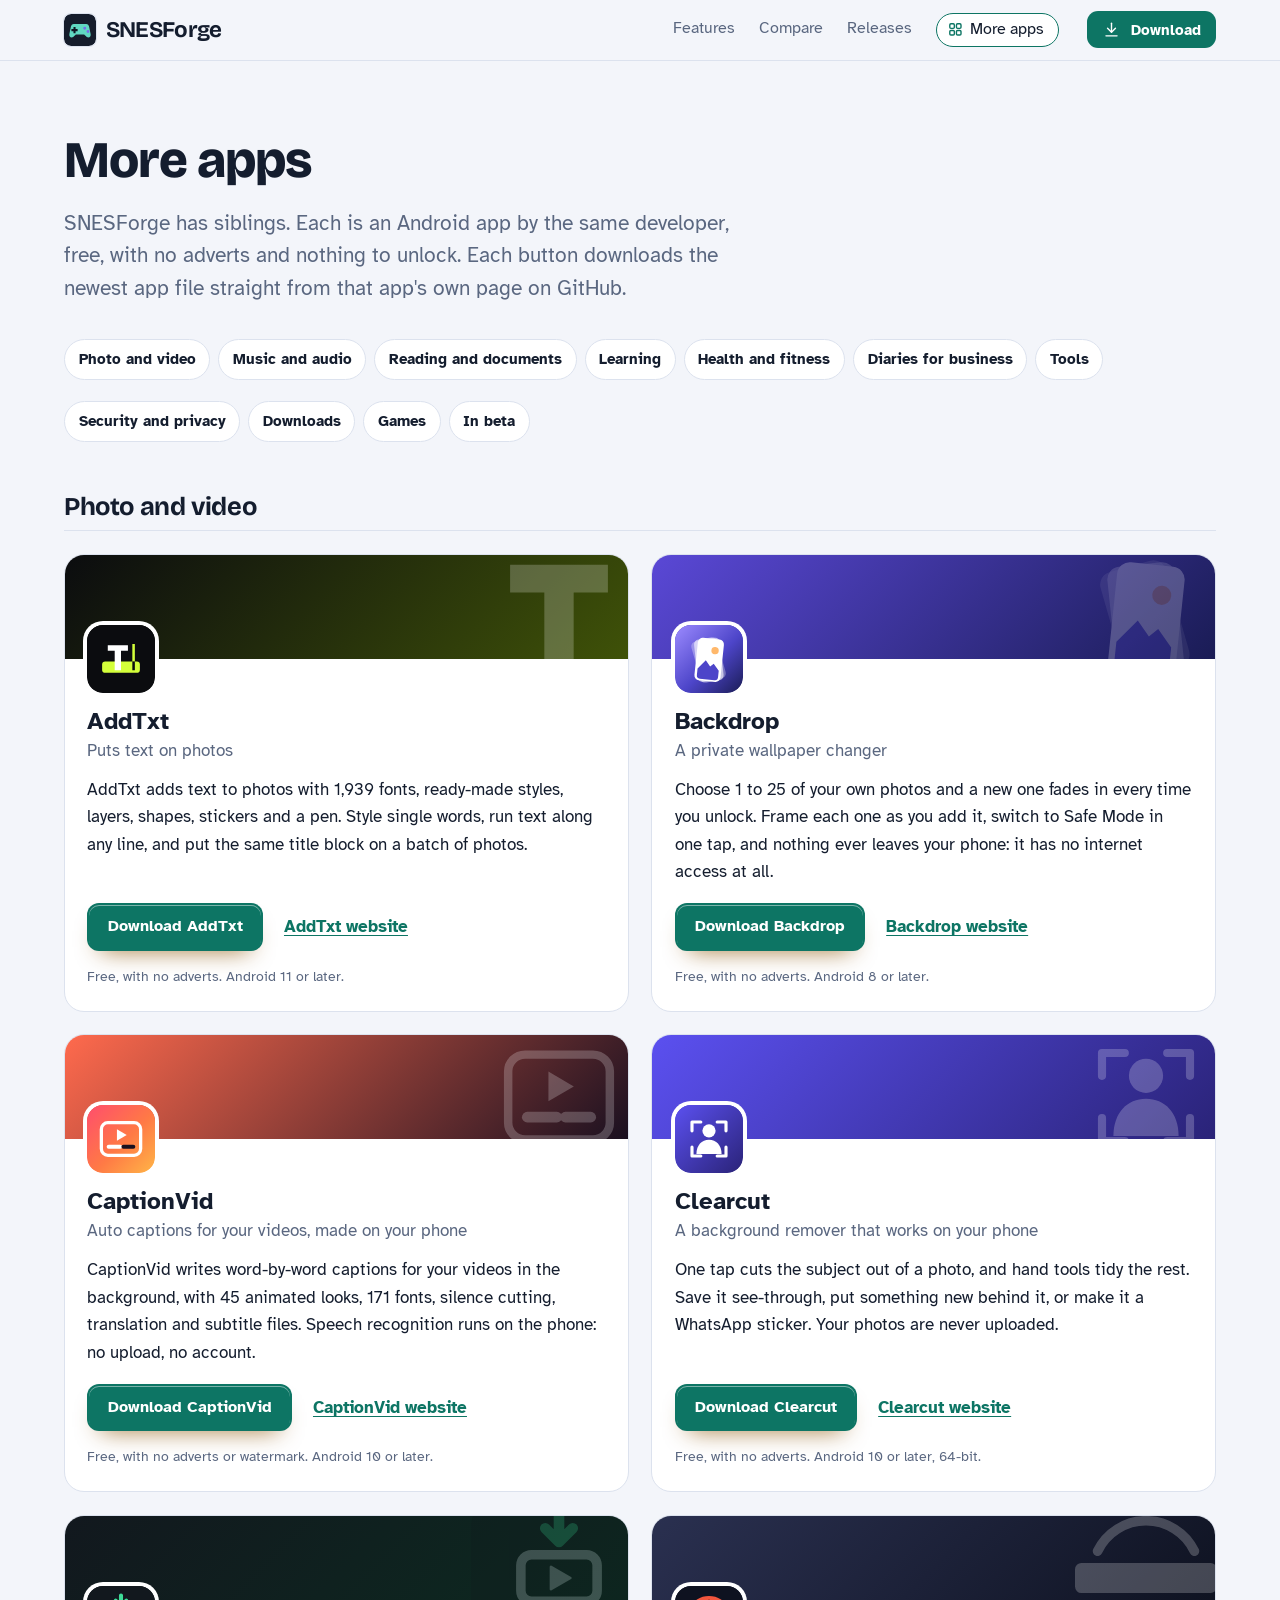
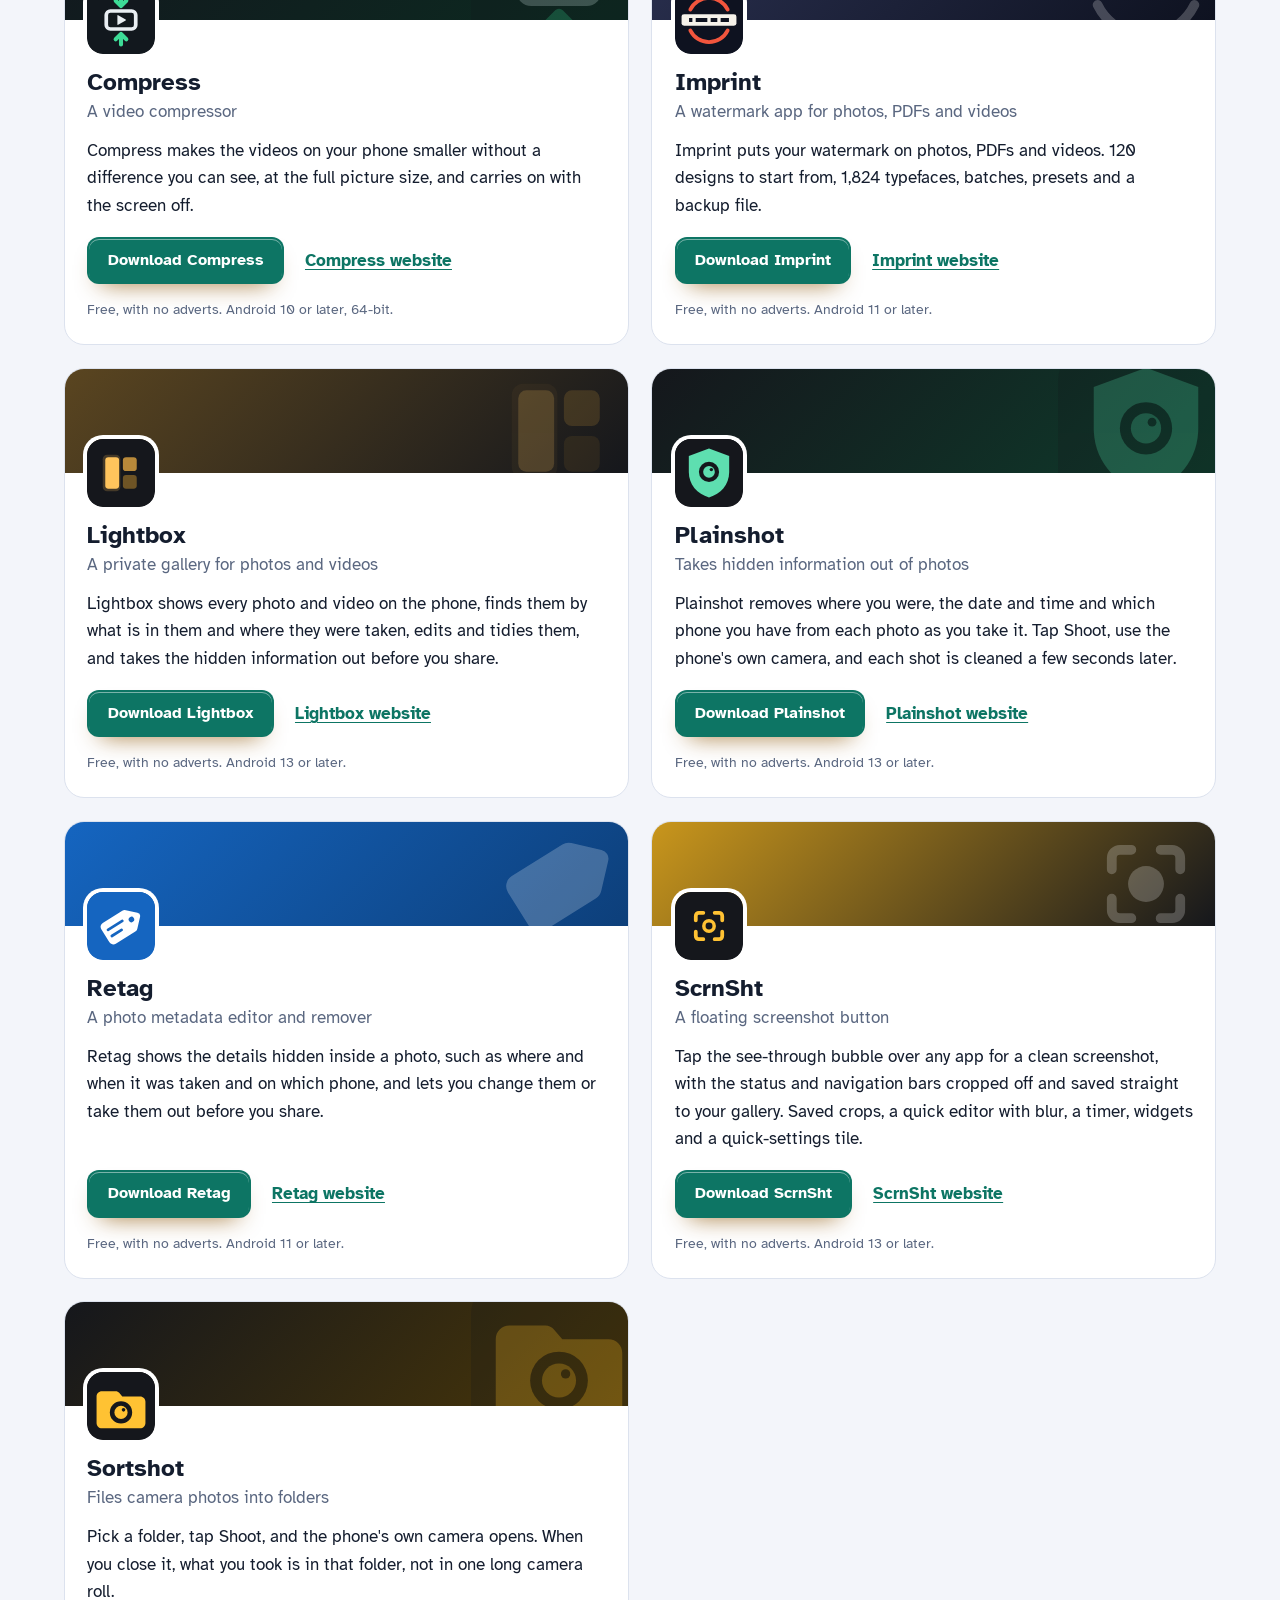
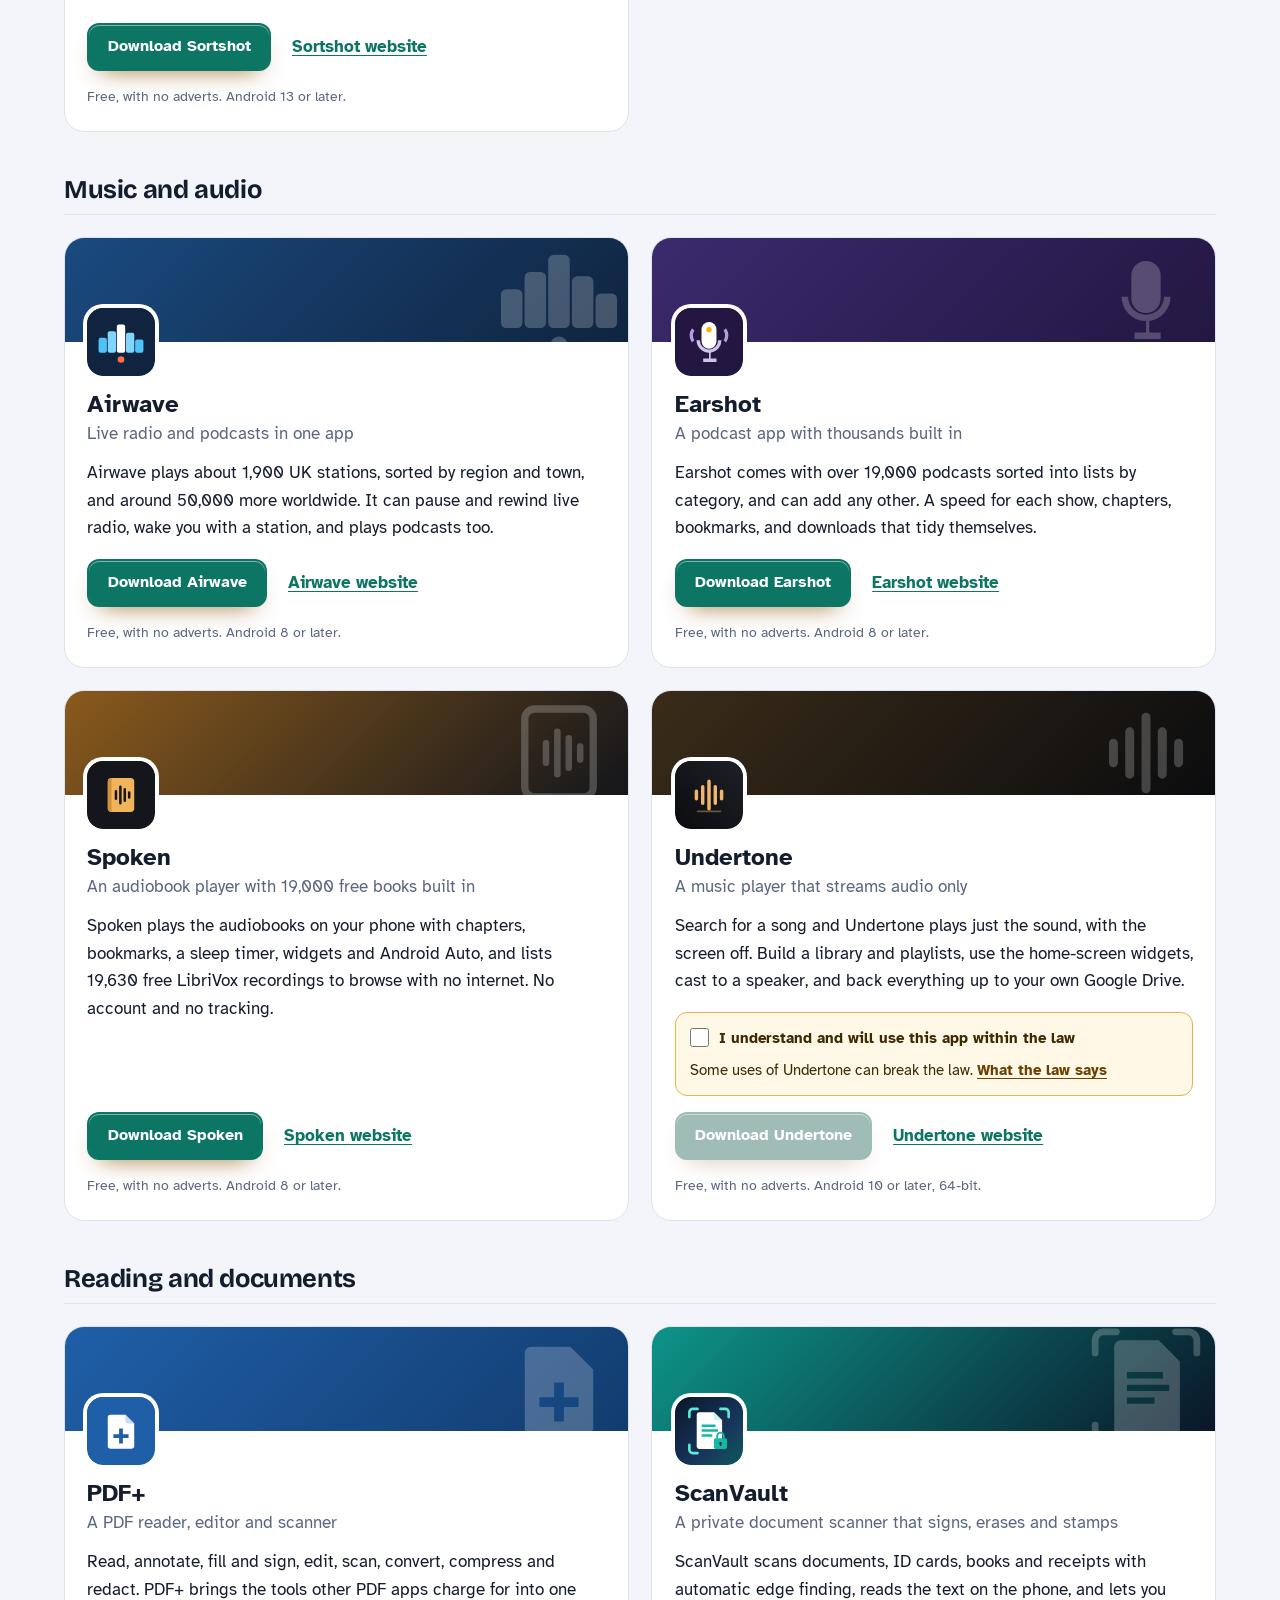
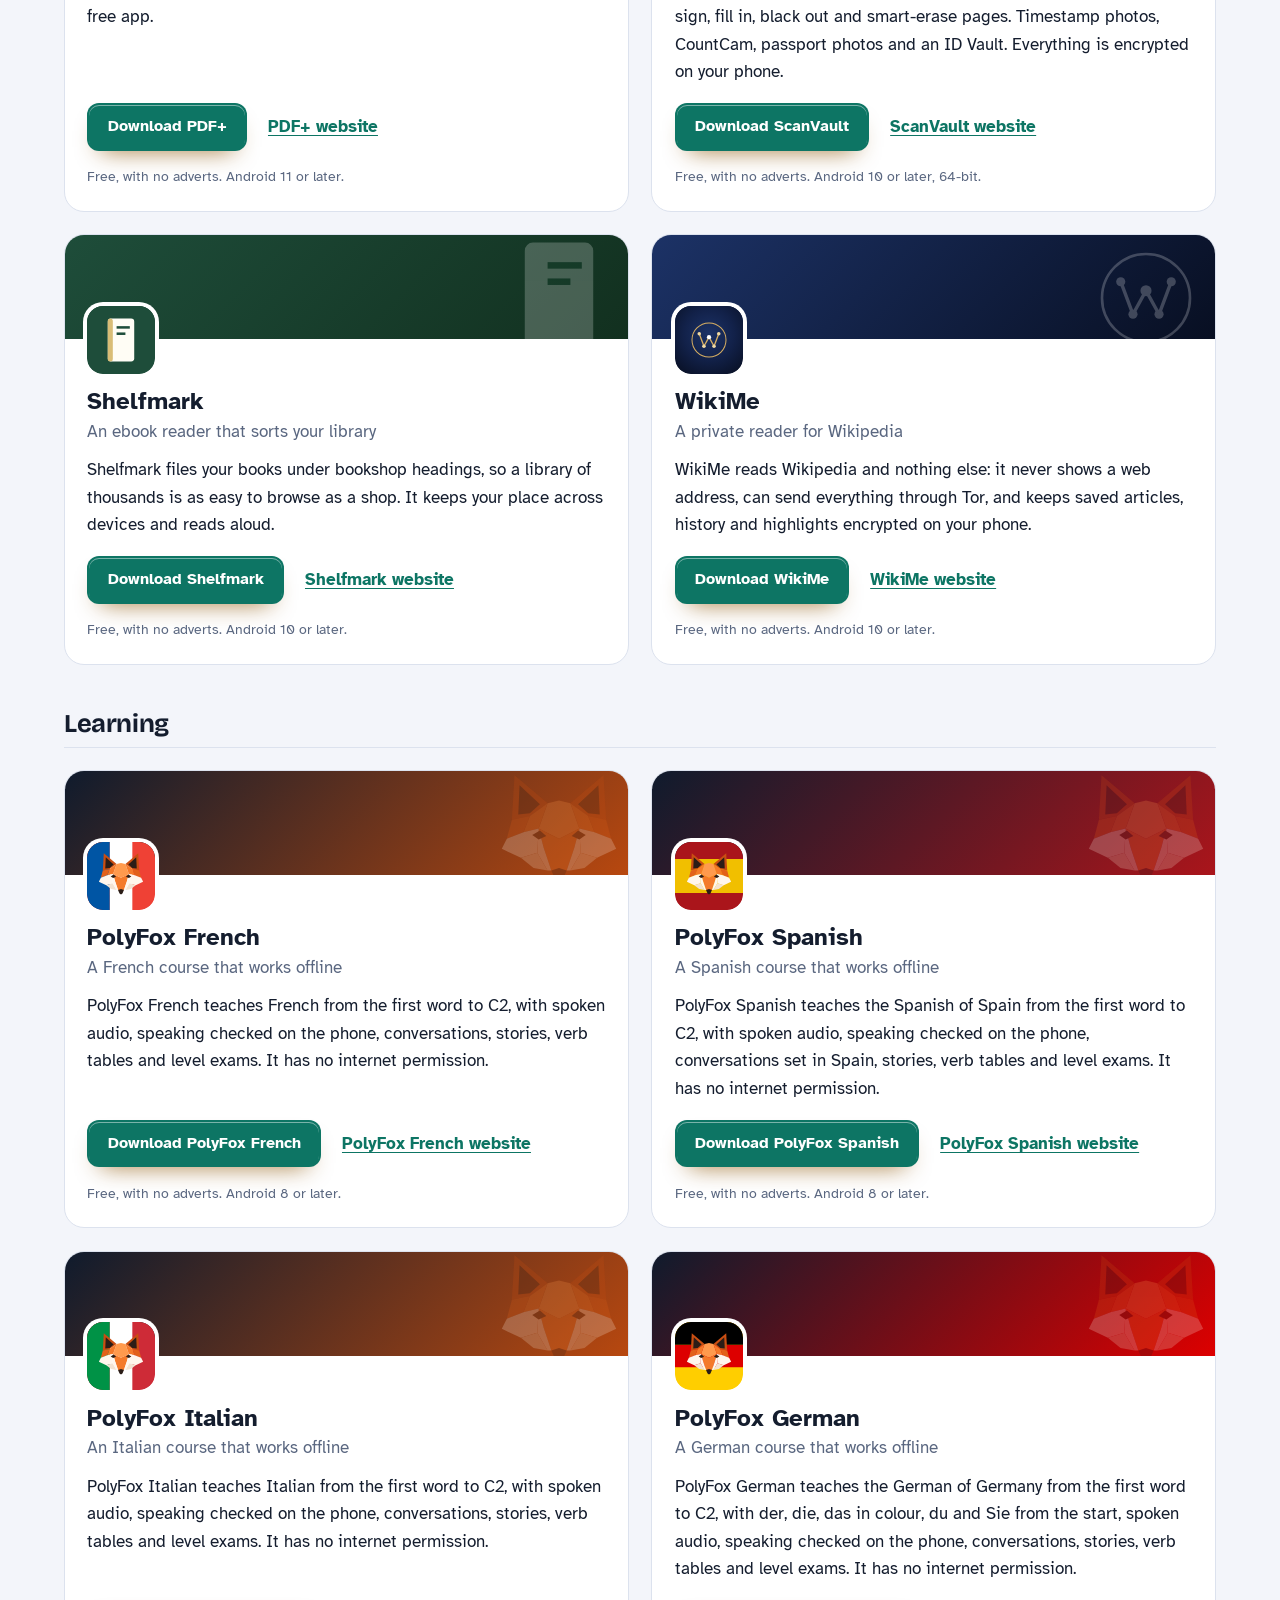
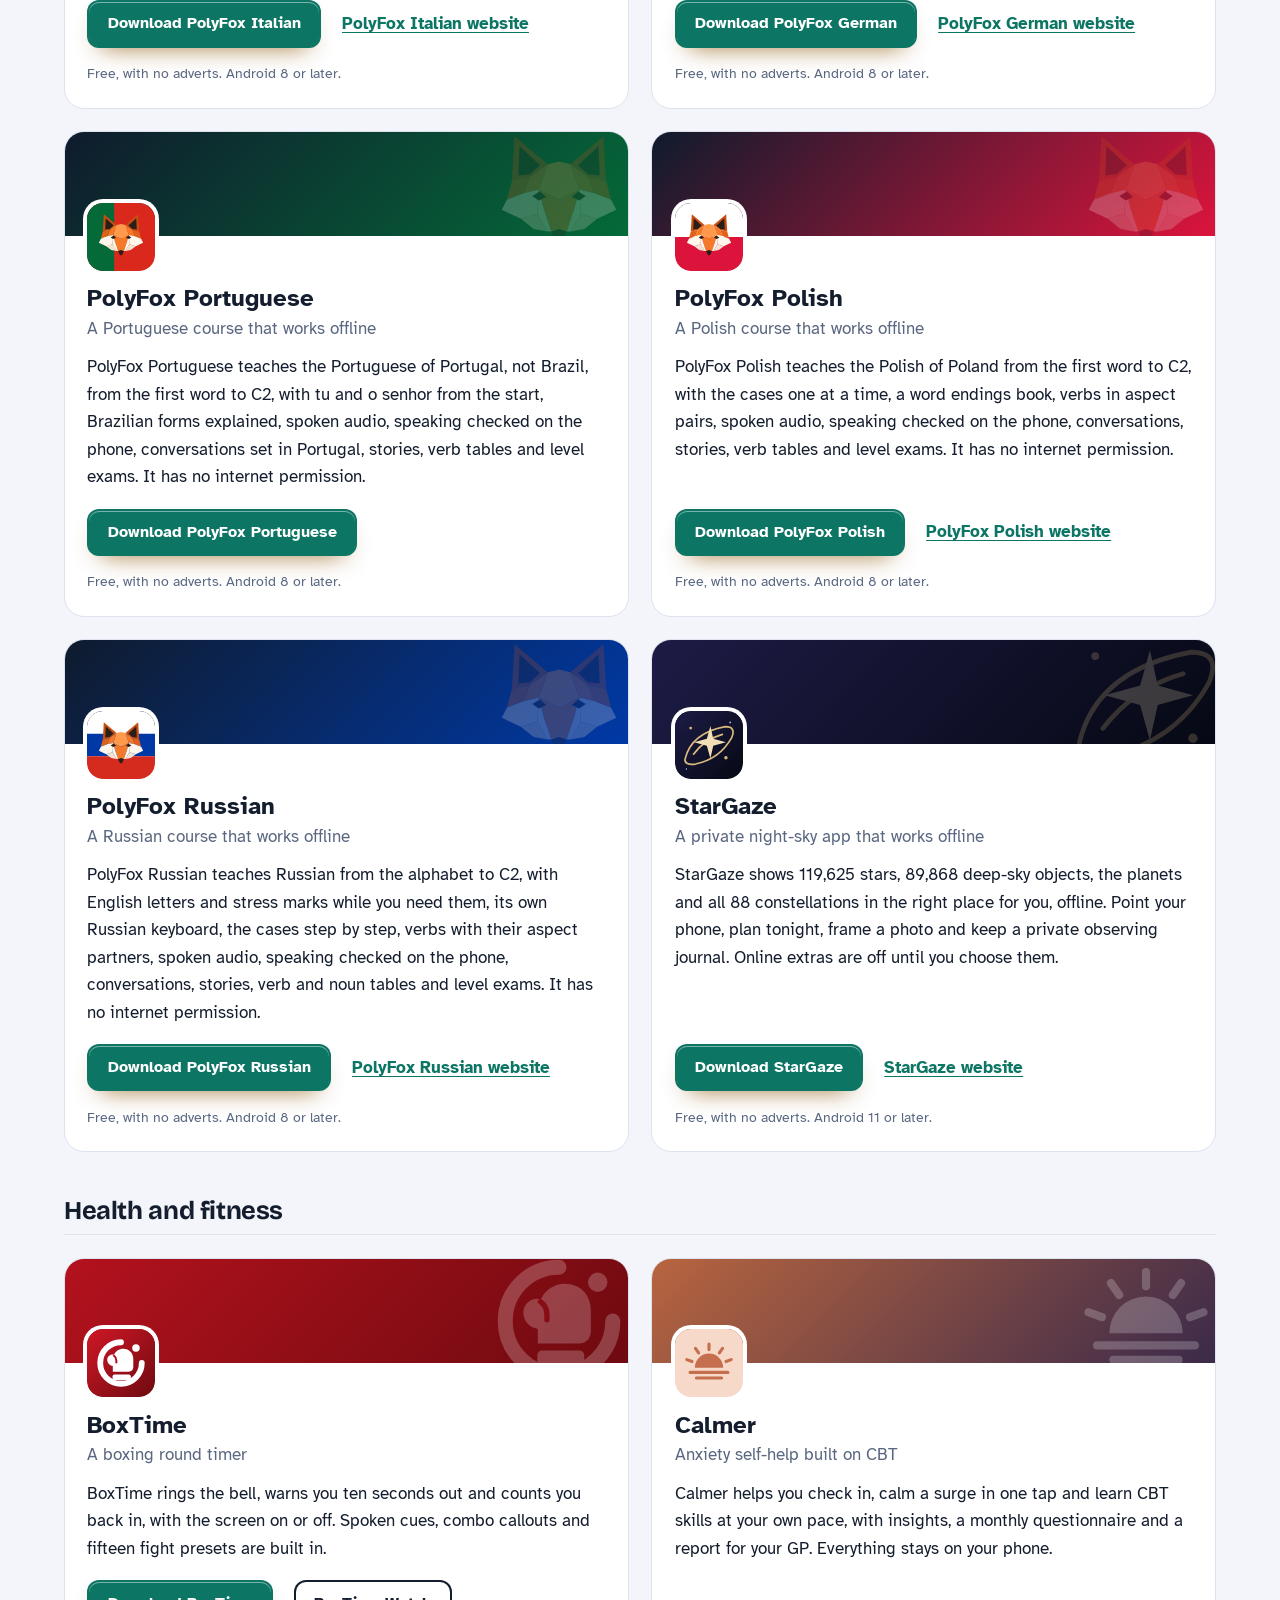
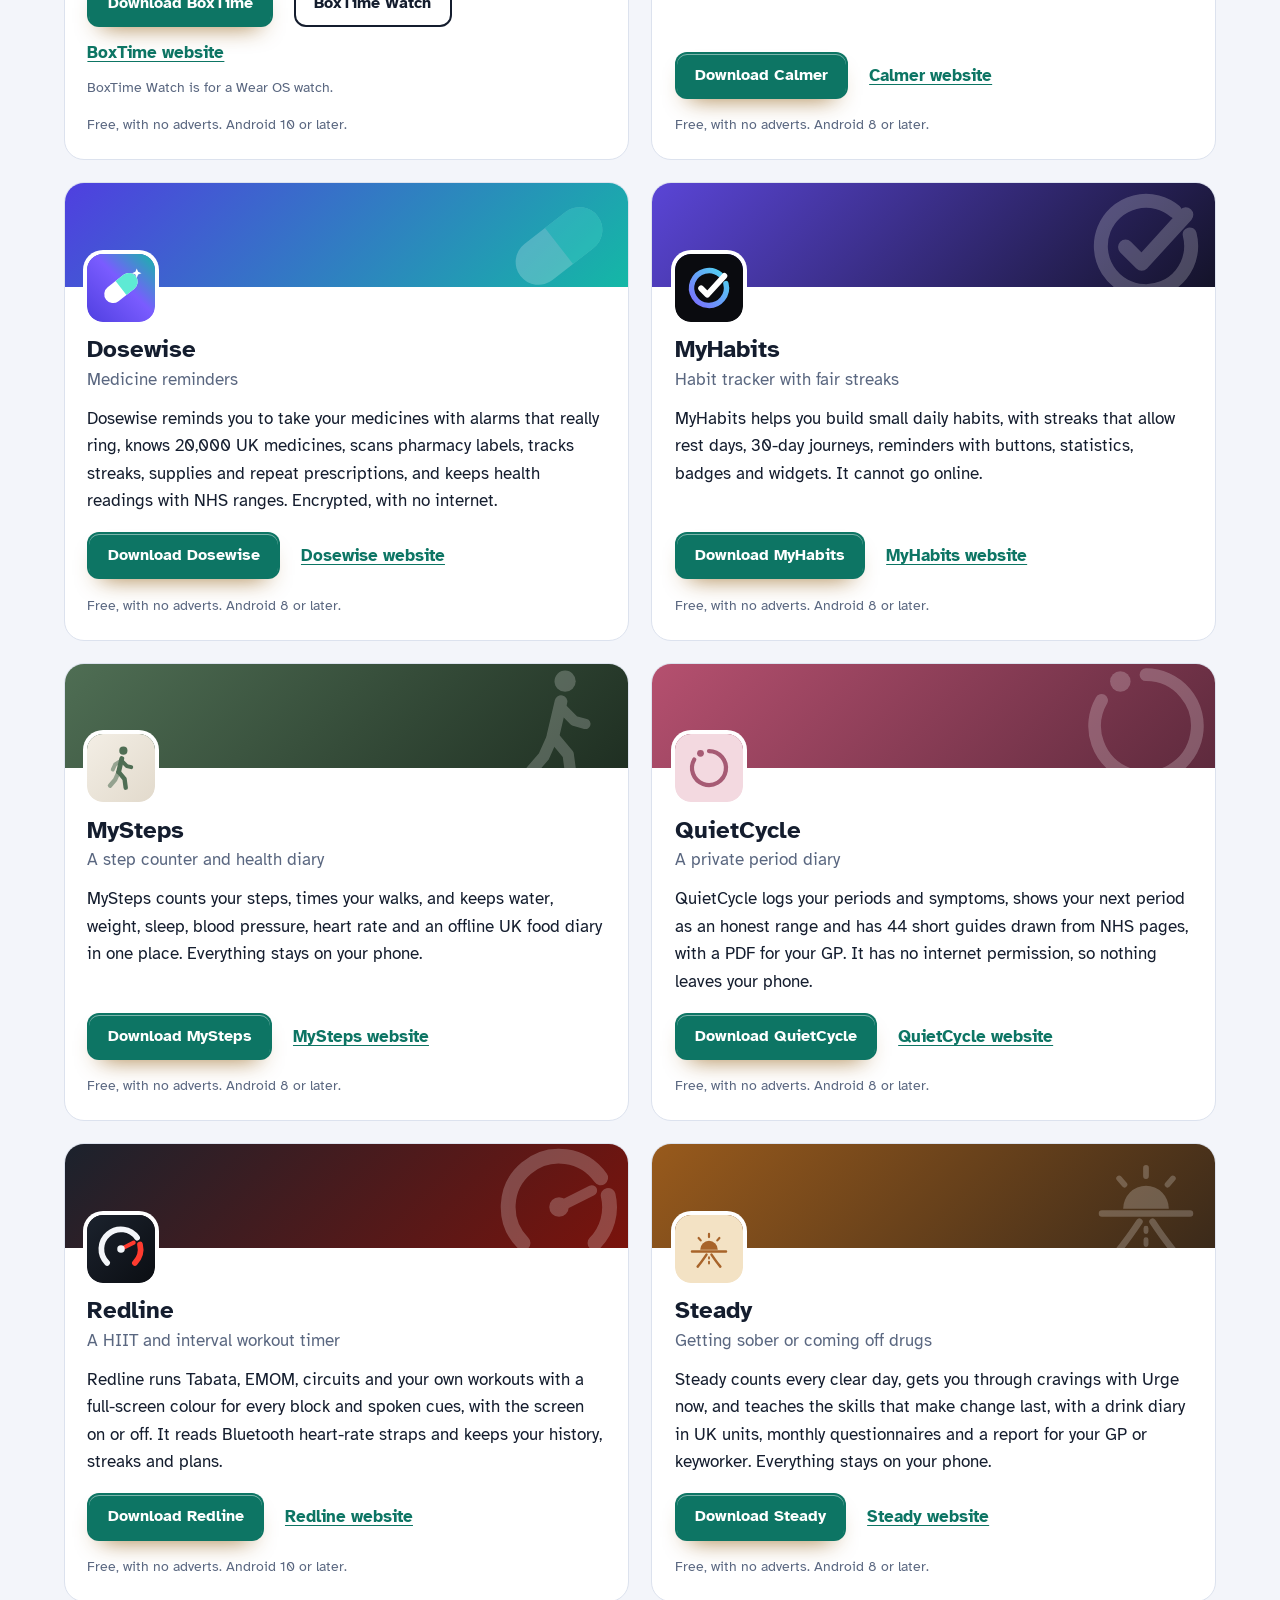
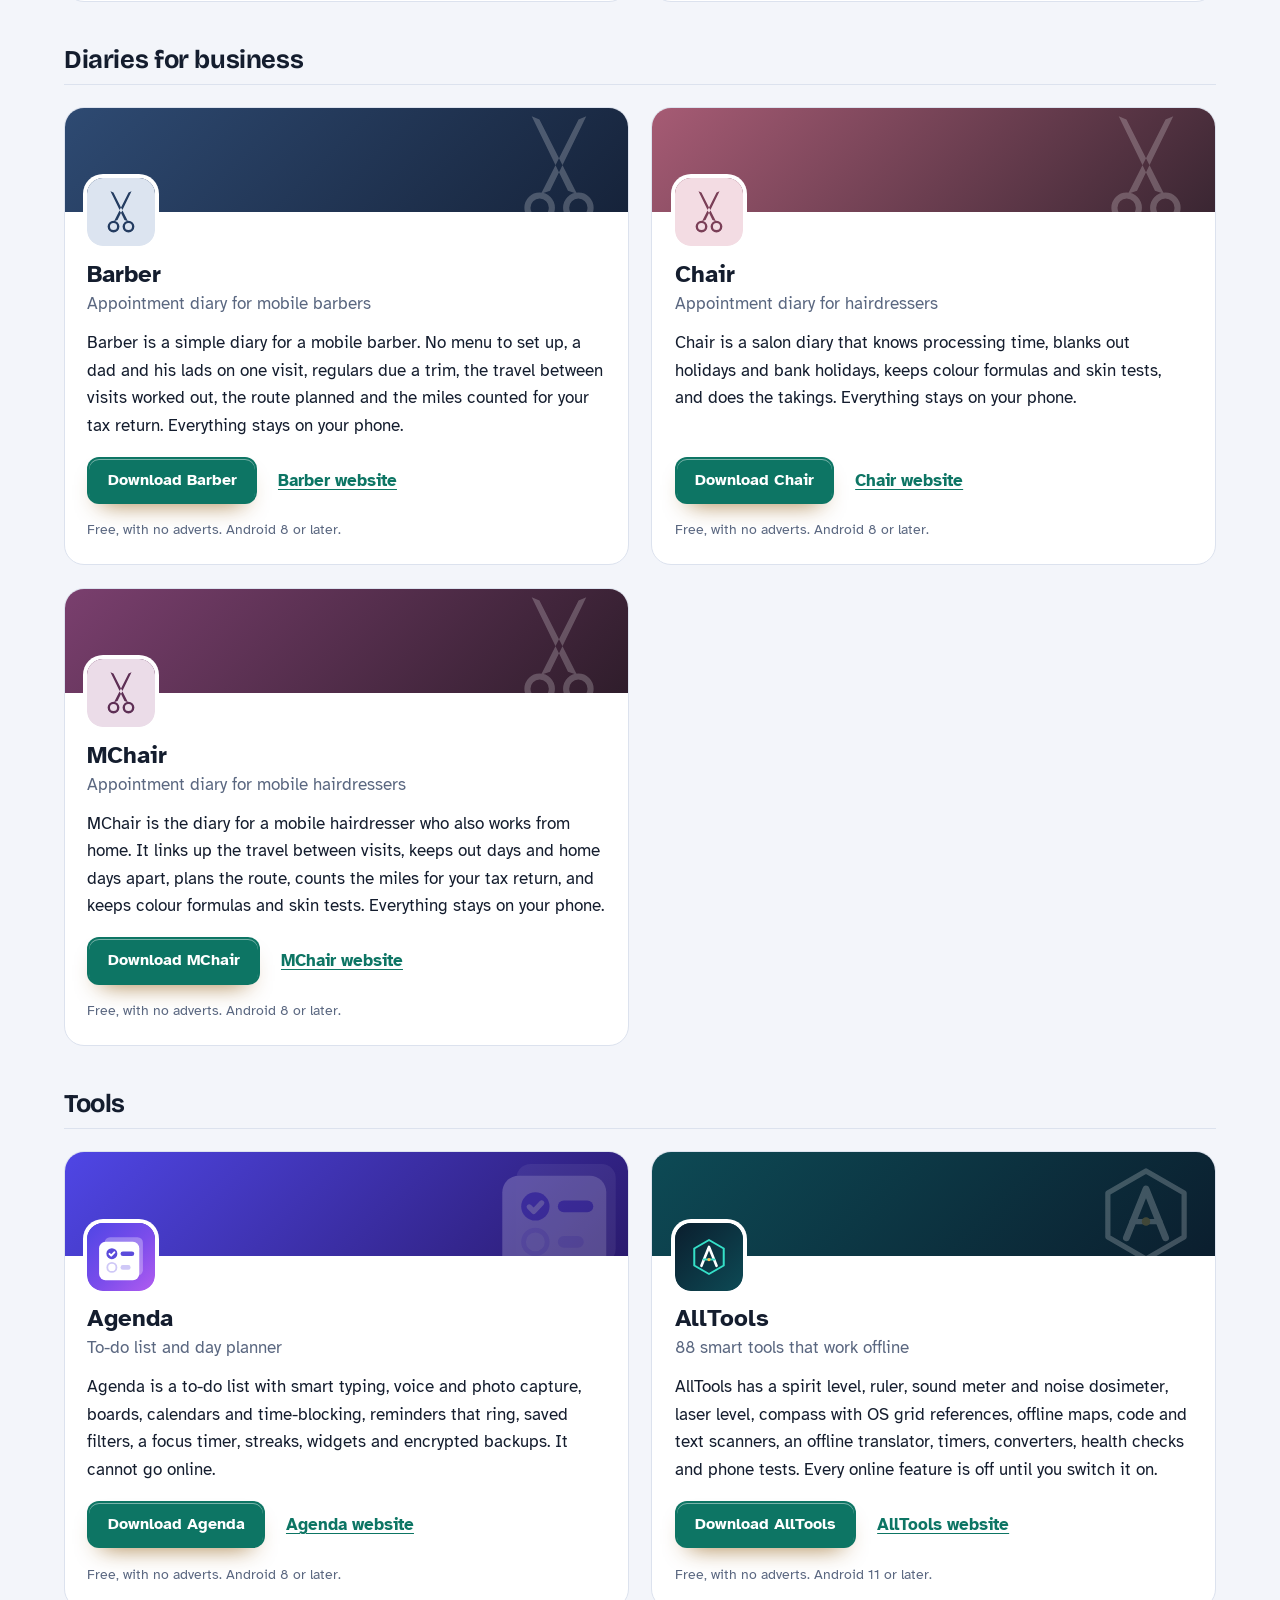
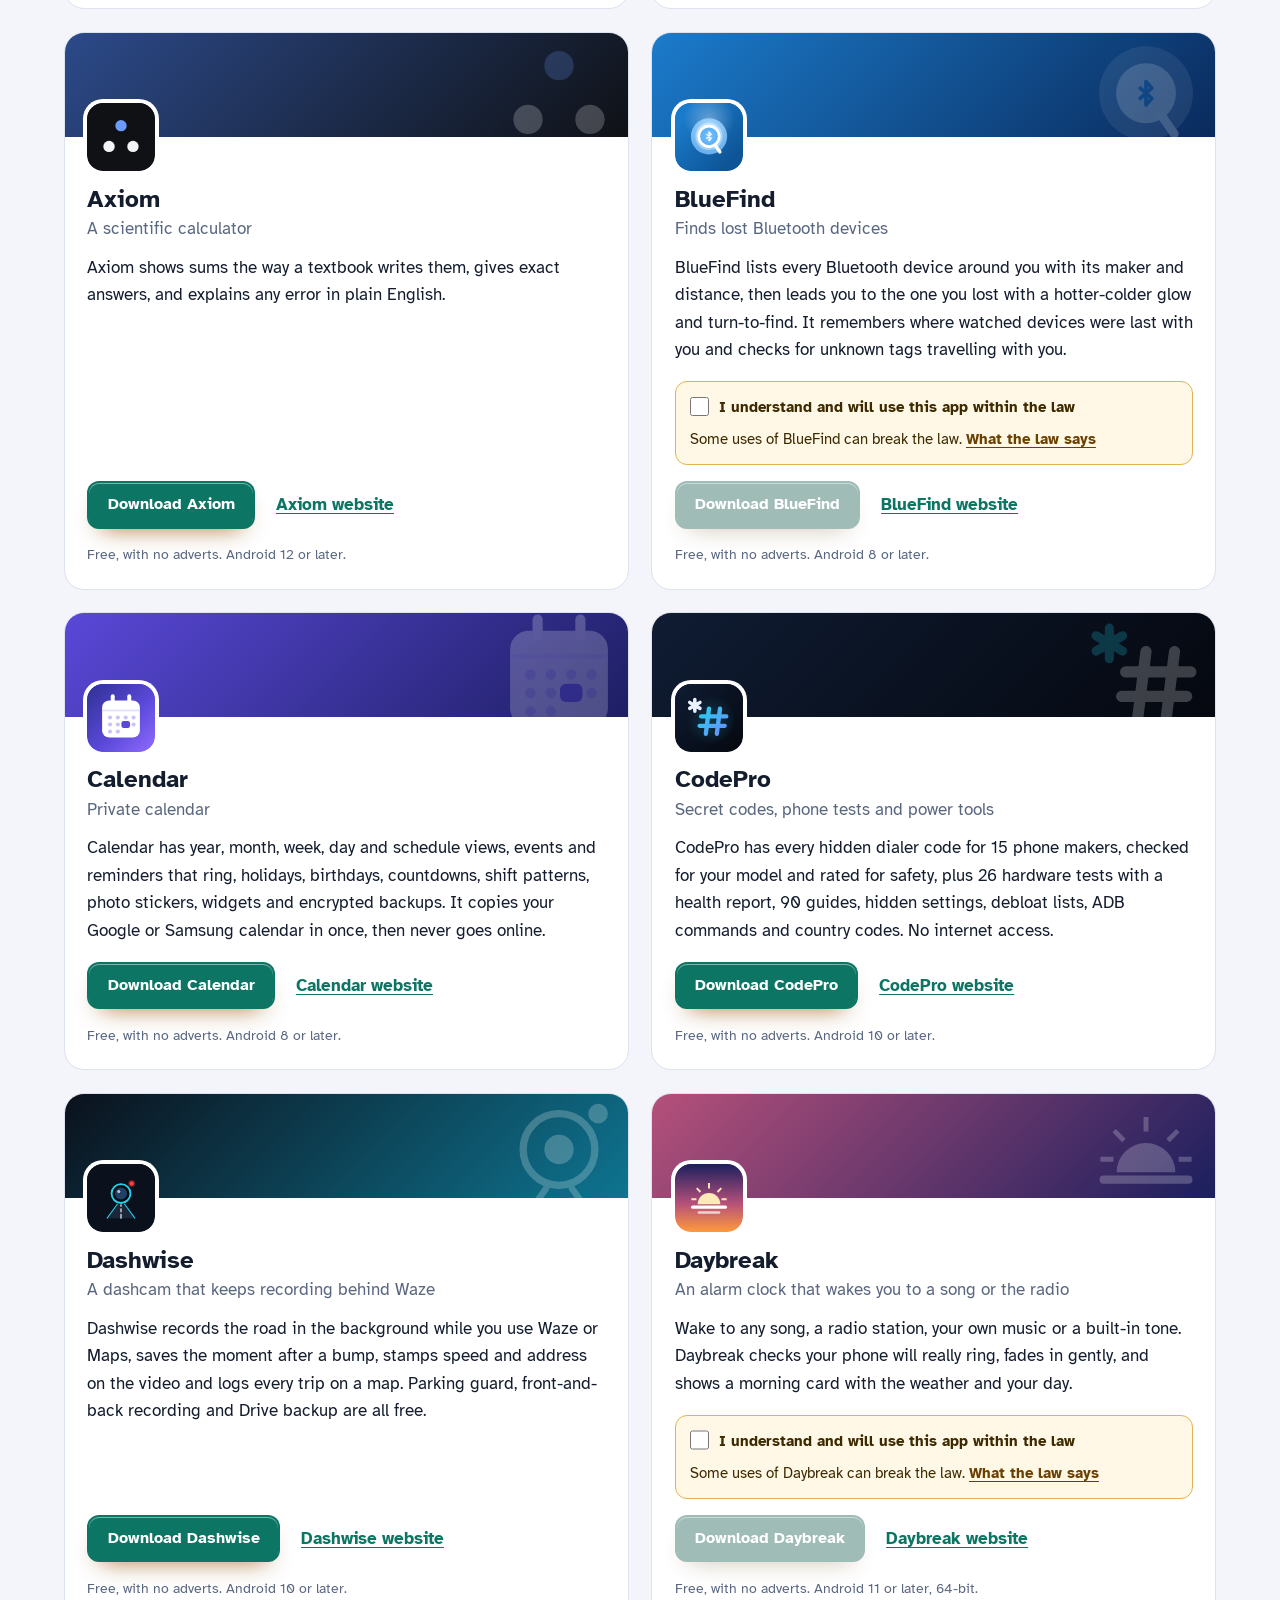
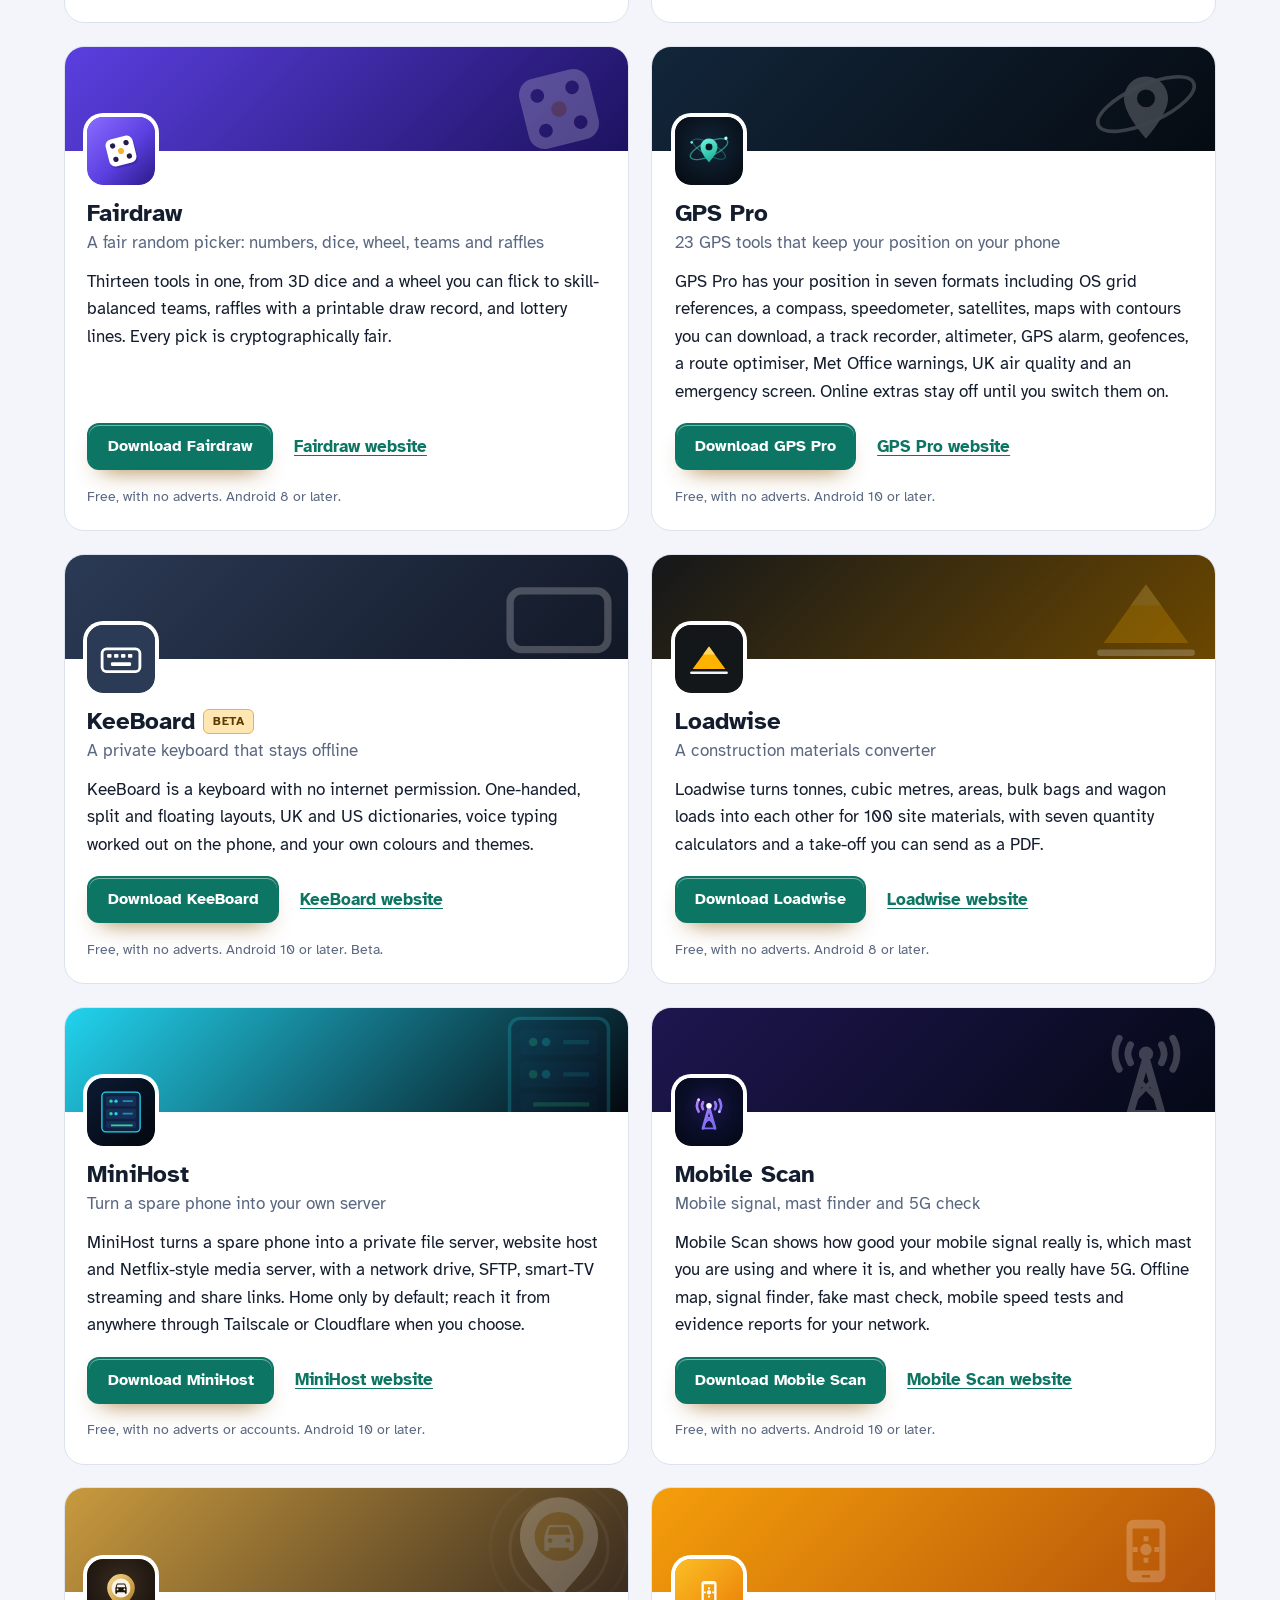
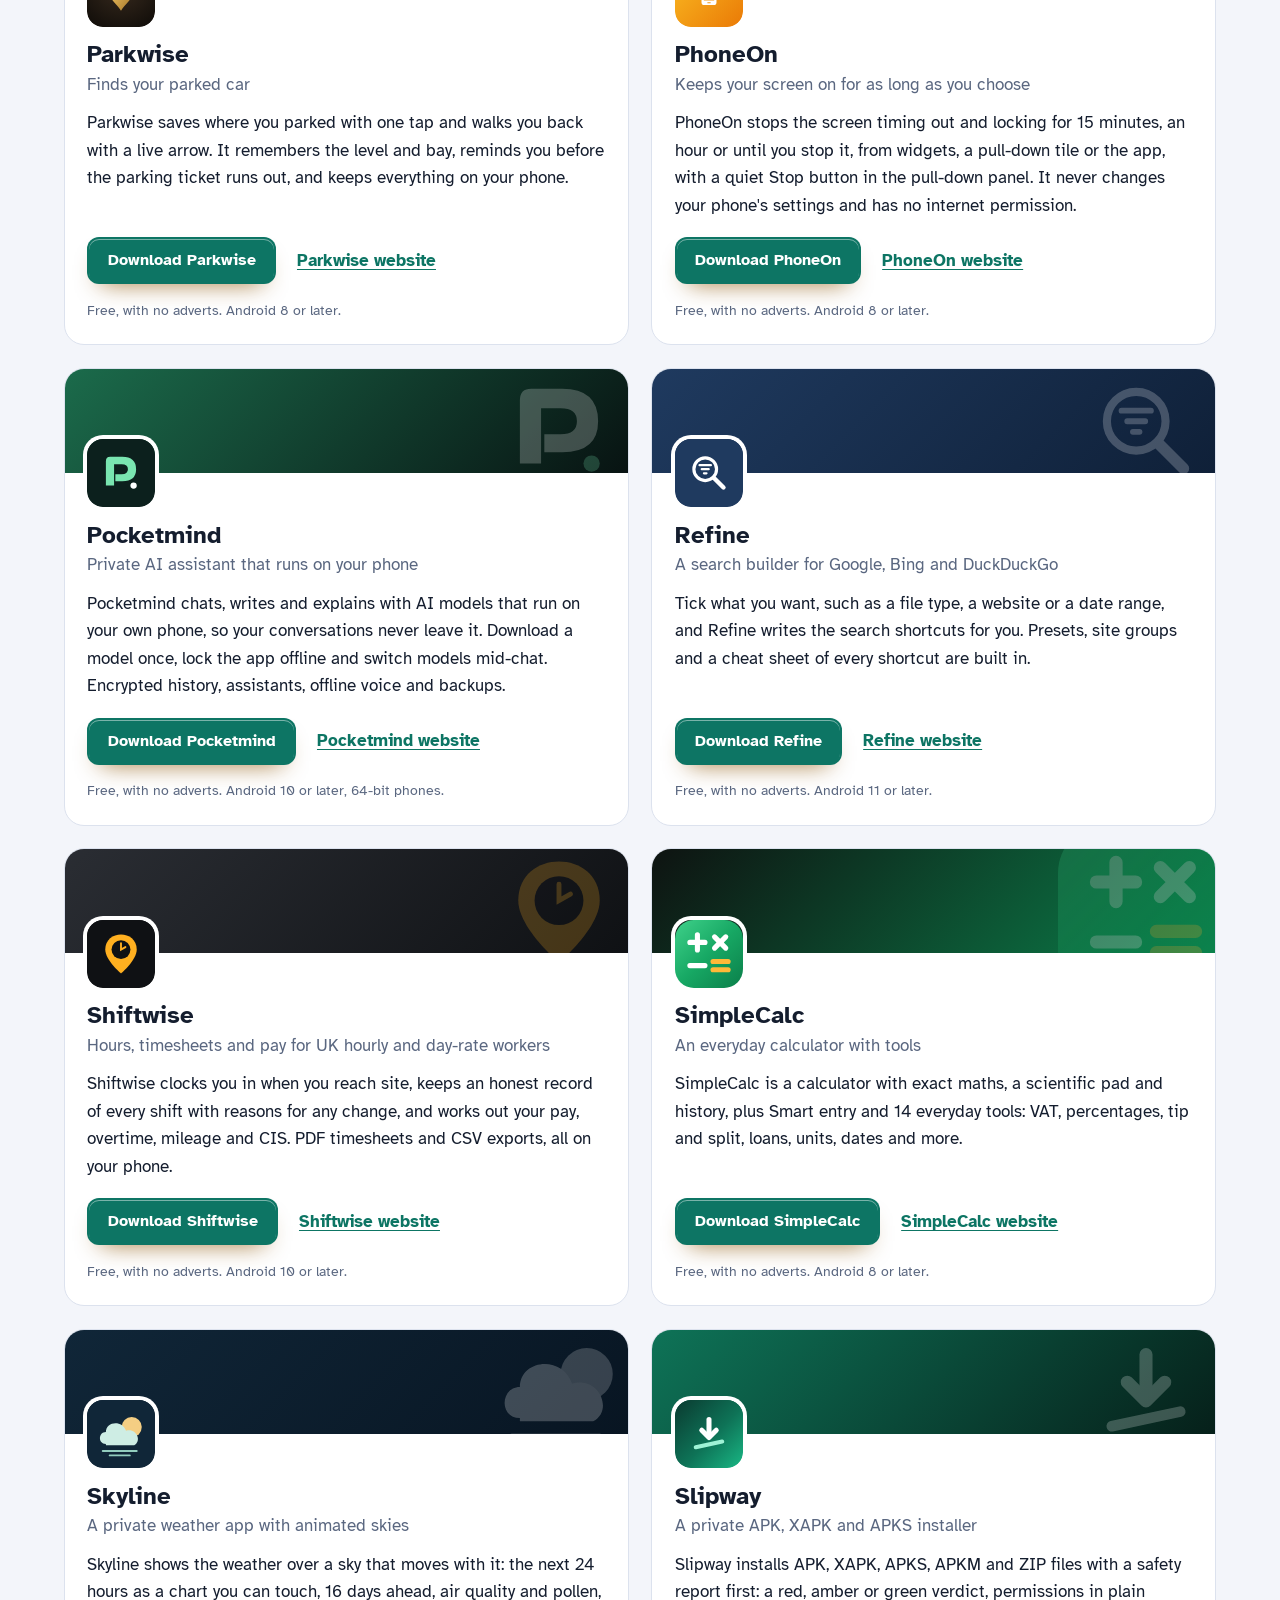
==== commit 6f3e82ef: "More apps: add AllTools" ====
--- a/more-apps.html
+++ b/more-apps.html
@@ -4,7 +4,7 @@
 <meta charset="utf-8">
 <meta name="viewport" content="width=device-width, initial-scale=1">
 <title>More free Android apps from the maker of SNESForge</title>
-<meta name="description" content="All 93 free Android apps from the maker of SNESForge, in one list by category, each with its download and a link to its website.">
+<meta name="description" content="All 94 free Android apps from the maker of SNESForge, in one list by category, each with its download and a link to its website.">
 <meta name="author" content="Jonathan Jackson">
 <link rel="canonical" href="https://customgpter.github.io/snesforge/more-apps.html">
 <meta name="theme-color" content="#f3f5fa" media="(prefers-color-scheme: light)">
@@ -12,7 +12,7 @@
 <meta property="og:type" content="website">
 <meta property="og:site_name" content="SNESForge">
 <meta property="og:title" content="More free Android apps from the maker of SNESForge">
-<meta property="og:description" content="All 93 free Android apps from the maker of SNESForge, in one list by category, each with its download and a link to its website.">
+<meta property="og:description" content="All 94 free Android apps from the maker of SNESForge, in one list by category, each with its download and a link to its website.">
 <meta property="og:url" content="https://customgpter.github.io/snesforge/more-apps.html">
 <meta property="og:image" content="https://customgpter.github.io/snesforge/assets/og.png">
 <meta property="og:image:width" content="1200">
@@ -26,7 +26,7 @@
 <link rel="preload" href="./assets/fonts/atkinson-hyperlegible-latin-400-normal.woff2" as="font" type="font/woff2" crossorigin>
 <link rel="stylesheet" href="./assets/site.css?v=1">
 <link rel="stylesheet" href="./assets/house.css?v=1">
-<script type="application/ld+json">{"@context":"https://schema.org","@type":"ItemList","name":"Apps from the maker of SNESForge","url":"https://customgpter.github.io/snesforge/more-apps.html","itemListElement":[{"@type":"ListItem","position":1,"name":"AddTxt","url":"https://customgpter.github.io/addtxt/"},{"@type":"ListItem","position":2,"name":"Backdrop","url":"https://customgpter.github.io/backdrop/"},{"@type":"ListItem","position":3,"name":"CaptionVid","url":"https://customgpter.github.io/captionvid/"},{"@type":"ListItem","position":4,"name":"Clearcut","url":"https://customgpter.github.io/clearcut/"},{"@type":"ListItem","position":5,"name":"Compress","url":"https://customgpter.github.io/compress/"},{"@type":"ListItem","position":6,"name":"Imprint","url":"https://customgpter.github.io/imprint/"},{"@type":"ListItem","position":7,"name":"Lightbox","url":"https://customgpter.github.io/lightbox/"},{"@type":"ListItem","position":8,"name":"Plainshot","url":"https://customgpter.github.io/plainshot/"},{"@type":"ListItem","position":9,"name":"Retag","url":"https://customgpter.github.io/retag/"},{"@type":"ListItem","position":10,"name":"ScrnSht","url":"https://customgpter.github.io/scrnsht/"},{"@type":"ListItem","position":11,"name":"Sortshot","url":"https://customgpter.github.io/sortshot/"},{"@type":"ListItem","position":12,"name":"Airwave","url":"https://customgpter.github.io/airwave/"},{"@type":"ListItem","position":13,"name":"Earshot","url":"https://customgpter.github.io/earshot/"},{"@type":"ListItem","position":14,"name":"Spoken","url":"https://customgpter.github.io/spoken/"},{"@type":"ListItem","position":15,"name":"Undertone","url":"https://customgpter.github.io/undertone/"},{"@type":"ListItem","position":16,"name":"PDF+","url":"https://customgpter.github.io/pdfplus/"},{"@type":"ListItem","position":17,"name":"ScanVault","url":"https://customgpter.github.io/scanvault/"},{"@type":"ListItem","position":18,"name":"Shelfmark","url":"https://customgpter.github.io/shelfmark/"},{"@type":"ListItem","position":19,"name":"WikiMe","url":"https://customgpter.github.io/wikime/"},{"@type":"ListItem","position":20,"name":"PolyFox French","url":"https://customgpter.github.io/polyfox/"},{"@type":"ListItem","position":21,"name":"PolyFox German","url":"https://customgpter.github.io/polyfox-german/"},{"@type":"ListItem","position":22,"name":"PolyFox Polish","url":"https://customgpter.github.io/polyfox-polish/"},{"@type":"ListItem","position":23,"name":"PolyFox Russian","url":"https://customgpter.github.io/polyfox-russian/"},{"@type":"ListItem","position":24,"name":"StarGaze","url":"https://customgpter.github.io/stargaze/"},{"@type":"ListItem","position":25,"name":"BoxTime","url":"https://customgpter.github.io/boxtime/"},{"@type":"ListItem","position":26,"name":"Calmer","url":"https://customgpter.github.io/calmer/"},{"@type":"ListItem","position":27,"name":"Dosewise","url":"https://customgpter.github.io/dosewise/"},{"@type":"ListItem","position":28,"name":"MyHabits","url":"https://customgpter.github.io/myhabits/"},{"@type":"ListItem","position":29,"name":"MySteps","url":"https://customgpter.github.io/mysteps/"},{"@type":"ListItem","position":30,"name":"QuietCycle","url":"https://customgpter.github.io/quietcycle/"},{"@type":"ListItem","position":31,"name":"Redline","url":"https://customgpter.github.io/redline/"},{"@type":"ListItem","position":32,"name":"Steady","url":"https://customgpter.github.io/steady/"},{"@type":"ListItem","position":33,"name":"Barber","url":"https://customgpter.github.io/barber/"},{"@type":"ListItem","position":34,"name":"Chair","url":"https://customgpter.github.io/chair/"},{"@type":"ListItem","position":35,"name":"MChair","url":"https://customgpter.github.io/mchair/"},{"@type":"ListItem","position":36,"name":"Agenda","url":"https://customgpter.github.io/agenda/"},{"@type":"ListItem","position":37,"name":"Axiom","url":"https://customgpter.github.io/axiom/"},{"@type":"ListItem","position":38,"name":"BlueFind","url":"https://customgpter.github.io/bluefind/"},{"@type":"ListItem","position":39,"name":"Calendar","url":"https://customgpter.github.io/calendar/"},{"@type":"ListItem","position":40,"name":"CodePro","url":"https://customgpter.github.io/codepro/"},{"@type":"ListItem","position":41,"name":"Dashwise","url":"https://customgpter.github.io/dashwise/"},{"@type":"ListItem","position":42,"name":"Daybreak","url":"https://customgpter.github.io/daybreak/"},{"@type":"ListItem","position":43,"name":"Fairdraw","url":"https://customgpter.github.io/fairdraw/"},{"@type":"ListItem","position":44,"name":"GPS Pro","url":"https://customgpter.github.io/gpspro/"},{"@type":"ListItem","position":45,"name":"KeeBoard","url":"https://customgpter.github.io/keeboard/"},{"@type":"ListItem","position":46,"name":"Loadwise","url":"https://customgpter.github.io/loadwise/"},{"@type":"ListItem","position":47,"name":"MiniHost","url":"https://customgpter.github.io/minihost/"},{"@type":"ListItem","position":48,"name":"Mobile Scan","url":"https://customgpter.github.io/mobilescan/"},{"@type":"ListItem","position":49,"name":"Parkwise","url":"https://customgpter.github.io/parkwise/"},{"@type":"ListItem","position":50,"name":"Pocketmind","url":"https://customgpter.github.io/pocketmind/"},{"@type":"ListItem","position":51,"name":"Refine","url":"https://customgpter.github.io/refine/"},{"@type":"ListItem","position":52,"name":"Shiftwise","url":"https://customgpter.github.io/shiftwise/"},{"@type":"ListItem","position":53,"name":"SimpleCalc","url":"https://customgpter.github.io/simplecalc/"},{"@type":"ListItem","position":54,"name":"Skyline","url":"https://customgpter.github.io/skyline/"},{"@type":"ListItem","position":55,"name":"Slipway","url":"https://customgpter.github.io/slipway/"},{"@type":"ListItem","position":56,"name":"Tagger","url":"https://customgpter.github.io/tagger/"},{"@type":"ListItem","position":57,"name":"TotalClean","url":"https://customgpter.github.io/totalclean/"},{"@type":"ListItem","position":58,"name":"TVLink","url":"https://customgpter.github.io/tvlink/"},{"@type":"ListItem","position":59,"name":"Unbox","url":"https://customgpter.github.io/unbox/"},{"@type":"ListItem","position":60,"name":"WhatsKeep","url":"https://customgpter.github.io/whatskeep/"},{"@type":"ListItem","position":61,"name":"WiFi Scan","url":"https://customgpter.github.io/wifiscan/"},{"@type":"ListItem","position":62,"name":"Auditly","url":"https://customgpter.github.io/auditly/"},{"@type":"ListItem","position":63,"name":"Backchannel","url":"https://customgpter.github.io/backchannel/"},{"@type":"ListItem","position":64,"name":"ENotes","url":"https://customgpter.github.io/enotes/"},{"@type":"ListItem","position":65,"name":"FindMe","url":"https://customgpter.github.io/findme/"},{"@type":"ListItem","position":66,"name":"iLock","url":"https://customgpter.github.io/ilock/"},{"@type":"ListItem","position":67,"name":"ImSafe","url":"https://customgpter.github.io/imsafe/"},{"@type":"ListItem","position":68,"name":"IShred","url":"https://customgpter.github.io/ishred/"},{"@type":"ListItem","position":69,"name":"LockBox","url":"https://customgpter.github.io/lockbox/"},{"@type":"ListItem","position":70,"name":"PassVault","url":"https://customgpter.github.io/passvault/"},{"@type":"ListItem","position":71,"name":"SpyFind","url":"https://customgpter.github.io/spyfind/"},{"@type":"ListItem","position":72,"name":"TextWipe","url":"https://customgpter.github.io/textwipe/"},{"@type":"ListItem","position":73,"name":"Tracewire","url":"https://customgpter.github.io/tracewire/"},{"@type":"ListItem","position":74,"name":"Vigil","url":"https://customgpter.github.io/vigil/"},{"@type":"ListItem","position":75,"name":"Grab","url":"https://customgpter.github.io/grab/"},{"@type":"ListItem","position":76,"name":"Swarm","url":"https://customgpter.github.io/swarm/"},{"@type":"ListItem","position":77,"name":"Plane Games","url":"https://customgpter.github.io/plane-games/"},{"@type":"ListItem","position":78,"name":"Ninefold","url":"https://customgpter.github.io/ninefold/"},{"@type":"ListItem","position":79,"name":"Cubewise","url":"https://customgpter.github.io/cubewise/"},{"@type":"ListItem","position":80,"name":"Tilewise","url":"https://customgpter.github.io/tilewise/"},{"@type":"ListItem","position":81,"name":"Letterwise","url":"https://customgpter.github.io/letterwise/"},{"@type":"ListItem","position":82,"name":"Kingside","url":"https://customgpter.github.io/kingside/"},{"@type":"ListItem","position":83,"name":"Deckhand","url":"https://customgpter.github.io/deckhand/"},{"@type":"ListItem","position":84,"name":"SNESForge","url":"https://customgpter.github.io/snesforge/"},{"@type":"ListItem","position":85,"name":"Fame Boy","url":"https://customgpter.github.io/fameboy/"},{"@type":"ListItem","position":86,"name":"PSPPro","url":"https://customgpter.github.io/psppro/"},{"@type":"ListItem","position":87,"name":"MegaGen","url":"https://customgpter.github.io/megagen/"},{"@type":"ListItem","position":88,"name":"QVR","url":"https://customgpter.github.io/qvr/"},{"@type":"ListItem","position":89,"name":"QVR Watch","url":"https://customgpter.github.io/qvr-watch/"},{"@type":"ListItem","position":90,"name":"QVRLite","url":"https://customgpter.github.io/qvrlite/"},{"@type":"ListItem","position":91,"name":"Onionz","url":"https://customgpter.github.io/onionz/"},{"@type":"ListItem","position":92,"name":"OnionzWeb","url":"https://customgpter.github.io/onionzweb/"}]}</script>
+<script type="application/ld+json">{"@context":"https://schema.org","@type":"ItemList","name":"Apps from the maker of SNESForge","url":"https://customgpter.github.io/snesforge/more-apps.html","itemListElement":[{"@type":"ListItem","position":1,"name":"AddTxt","url":"https://customgpter.github.io/addtxt/"},{"@type":"ListItem","position":2,"name":"Backdrop","url":"https://customgpter.github.io/backdrop/"},{"@type":"ListItem","position":3,"name":"CaptionVid","url":"https://customgpter.github.io/captionvid/"},{"@type":"ListItem","position":4,"name":"Clearcut","url":"https://customgpter.github.io/clearcut/"},{"@type":"ListItem","position":5,"name":"Compress","url":"https://customgpter.github.io/compress/"},{"@type":"ListItem","position":6,"name":"Imprint","url":"https://customgpter.github.io/imprint/"},{"@type":"ListItem","position":7,"name":"Lightbox","url":"https://customgpter.github.io/lightbox/"},{"@type":"ListItem","position":8,"name":"Plainshot","url":"https://customgpter.github.io/plainshot/"},{"@type":"ListItem","position":9,"name":"Retag","url":"https://customgpter.github.io/retag/"},{"@type":"ListItem","position":10,"name":"ScrnSht","url":"https://customgpter.github.io/scrnsht/"},{"@type":"ListItem","position":11,"name":"Sortshot","url":"https://customgpter.github.io/sortshot/"},{"@type":"ListItem","position":12,"name":"Airwave","url":"https://customgpter.github.io/airwave/"},{"@type":"ListItem","position":13,"name":"Earshot","url":"https://customgpter.github.io/earshot/"},{"@type":"ListItem","position":14,"name":"Spoken","url":"https://customgpter.github.io/spoken/"},{"@type":"ListItem","position":15,"name":"Undertone","url":"https://customgpter.github.io/undertone/"},{"@type":"ListItem","position":16,"name":"PDF+","url":"https://customgpter.github.io/pdfplus/"},{"@type":"ListItem","position":17,"name":"ScanVault","url":"https://customgpter.github.io/scanvault/"},{"@type":"ListItem","position":18,"name":"Shelfmark","url":"https://customgpter.github.io/shelfmark/"},{"@type":"ListItem","position":19,"name":"WikiMe","url":"https://customgpter.github.io/wikime/"},{"@type":"ListItem","position":20,"name":"PolyFox French","url":"https://customgpter.github.io/polyfox/"},{"@type":"ListItem","position":21,"name":"PolyFox German","url":"https://customgpter.github.io/polyfox-german/"},{"@type":"ListItem","position":22,"name":"PolyFox Polish","url":"https://customgpter.github.io/polyfox-polish/"},{"@type":"ListItem","position":23,"name":"PolyFox Russian","url":"https://customgpter.github.io/polyfox-russian/"},{"@type":"ListItem","position":24,"name":"StarGaze","url":"https://customgpter.github.io/stargaze/"},{"@type":"ListItem","position":25,"name":"BoxTime","url":"https://customgpter.github.io/boxtime/"},{"@type":"ListItem","position":26,"name":"Calmer","url":"https://customgpter.github.io/calmer/"},{"@type":"ListItem","position":27,"name":"Dosewise","url":"https://customgpter.github.io/dosewise/"},{"@type":"ListItem","position":28,"name":"MyHabits","url":"https://customgpter.github.io/myhabits/"},{"@type":"ListItem","position":29,"name":"MySteps","url":"https://customgpter.github.io/mysteps/"},{"@type":"ListItem","position":30,"name":"QuietCycle","url":"https://customgpter.github.io/quietcycle/"},{"@type":"ListItem","position":31,"name":"Redline","url":"https://customgpter.github.io/redline/"},{"@type":"ListItem","position":32,"name":"Steady","url":"https://customgpter.github.io/steady/"},{"@type":"ListItem","position":33,"name":"Barber","url":"https://customgpter.github.io/barber/"},{"@type":"ListItem","position":34,"name":"Chair","url":"https://customgpter.github.io/chair/"},{"@type":"ListItem","position":35,"name":"MChair","url":"https://customgpter.github.io/mchair/"},{"@type":"ListItem","position":36,"name":"Agenda","url":"https://customgpter.github.io/agenda/"},{"@type":"ListItem","position":37,"name":"AllTools","url":"https://customgpter.github.io/alltools/"},{"@type":"ListItem","position":38,"name":"Axiom","url":"https://customgpter.github.io/axiom/"},{"@type":"ListItem","position":39,"name":"BlueFind","url":"https://customgpter.github.io/bluefind/"},{"@type":"ListItem","position":40,"name":"Calendar","url":"https://customgpter.github.io/calendar/"},{"@type":"ListItem","position":41,"name":"CodePro","url":"https://customgpter.github.io/codepro/"},{"@type":"ListItem","position":42,"name":"Dashwise","url":"https://customgpter.github.io/dashwise/"},{"@type":"ListItem","position":43,"name":"Daybreak","url":"https://customgpter.github.io/daybreak/"},{"@type":"ListItem","position":44,"name":"Fairdraw","url":"https://customgpter.github.io/fairdraw/"},{"@type":"ListItem","position":45,"name":"GPS Pro","url":"https://customgpter.github.io/gpspro/"},{"@type":"ListItem","position":46,"name":"KeeBoard","url":"https://customgpter.github.io/keeboard/"},{"@type":"ListItem","position":47,"name":"Loadwise","url":"https://customgpter.github.io/loadwise/"},{"@type":"ListItem","position":48,"name":"MiniHost","url":"https://customgpter.github.io/minihost/"},{"@type":"ListItem","position":49,"name":"Mobile Scan","url":"https://customgpter.github.io/mobilescan/"},{"@type":"ListItem","position":50,"name":"Parkwise","url":"https://customgpter.github.io/parkwise/"},{"@type":"ListItem","position":51,"name":"Pocketmind","url":"https://customgpter.github.io/pocketmind/"},{"@type":"ListItem","position":52,"name":"Refine","url":"https://customgpter.github.io/refine/"},{"@type":"ListItem","position":53,"name":"Shiftwise","url":"https://customgpter.github.io/shiftwise/"},{"@type":"ListItem","position":54,"name":"SimpleCalc","url":"https://customgpter.github.io/simplecalc/"},{"@type":"ListItem","position":55,"name":"Skyline","url":"https://customgpter.github.io/skyline/"},{"@type":"ListItem","position":56,"name":"Slipway","url":"https://customgpter.github.io/slipway/"},{"@type":"ListItem","position":57,"name":"Tagger","url":"https://customgpter.github.io/tagger/"},{"@type":"ListItem","position":58,"name":"TotalClean","url":"https://customgpter.github.io/totalclean/"},{"@type":"ListItem","position":59,"name":"TVLink","url":"https://customgpter.github.io/tvlink/"},{"@type":"ListItem","position":60,"name":"Unbox","url":"https://customgpter.github.io/unbox/"},{"@type":"ListItem","position":61,"name":"WhatsKeep","url":"https://customgpter.github.io/whatskeep/"},{"@type":"ListItem","position":62,"name":"WiFi Scan","url":"https://customgpter.github.io/wifiscan/"},{"@type":"ListItem","position":63,"name":"Auditly","url":"https://customgpter.github.io/auditly/"},{"@type":"ListItem","position":64,"name":"Backchannel","url":"https://customgpter.github.io/backchannel/"},{"@type":"ListItem","position":65,"name":"ENotes","url":"https://customgpter.github.io/enotes/"},{"@type":"ListItem","position":66,"name":"FindMe","url":"https://customgpter.github.io/findme/"},{"@type":"ListItem","position":67,"name":"iLock","url":"https://customgpter.github.io/ilock/"},{"@type":"ListItem","position":68,"name":"ImSafe","url":"https://customgpter.github.io/imsafe/"},{"@type":"ListItem","position":69,"name":"IShred","url":"https://customgpter.github.io/ishred/"},{"@type":"ListItem","position":70,"name":"LockBox","url":"https://customgpter.github.io/lockbox/"},{"@type":"ListItem","position":71,"name":"PassVault","url":"https://customgpter.github.io/passvault/"},{"@type":"ListItem","position":72,"name":"SpyFind","url":"https://customgpter.github.io/spyfind/"},{"@type":"ListItem","position":73,"name":"TextWipe","url":"https://customgpter.github.io/textwipe/"},{"@type":"ListItem","position":74,"name":"Tracewire","url":"https://customgpter.github.io/tracewire/"},{"@type":"ListItem","position":75,"name":"Vigil","url":"https://customgpter.github.io/vigil/"},{"@type":"ListItem","position":76,"name":"Grab","url":"https://customgpter.github.io/grab/"},{"@type":"ListItem","position":77,"name":"Swarm","url":"https://customgpter.github.io/swarm/"},{"@type":"ListItem","position":78,"name":"Plane Games","url":"https://customgpter.github.io/plane-games/"},{"@type":"ListItem","position":79,"name":"Ninefold","url":"https://customgpter.github.io/ninefold/"},{"@type":"ListItem","position":80,"name":"Cubewise","url":"https://customgpter.github.io/cubewise/"},{"@type":"ListItem","position":81,"name":"Tilewise","url":"https://customgpter.github.io/tilewise/"},{"@type":"ListItem","position":82,"name":"Letterwise","url":"https://customgpter.github.io/letterwise/"},{"@type":"ListItem","position":83,"name":"Kingside","url":"https://customgpter.github.io/kingside/"},{"@type":"ListItem","position":84,"name":"Deckhand","url":"https://customgpter.github.io/deckhand/"},{"@type":"ListItem","position":85,"name":"SNESForge","url":"https://customgpter.github.io/snesforge/"},{"@type":"ListItem","position":86,"name":"Fame Boy","url":"https://customgpter.github.io/fameboy/"},{"@type":"ListItem","position":87,"name":"PSPPro","url":"https://customgpter.github.io/psppro/"},{"@type":"ListItem","position":88,"name":"MegaGen","url":"https://customgpter.github.io/megagen/"},{"@type":"ListItem","position":89,"name":"QVR","url":"https://customgpter.github.io/qvr/"},{"@type":"ListItem","position":90,"name":"QVR Watch","url":"https://customgpter.github.io/qvr-watch/"},{"@type":"ListItem","position":91,"name":"QVRLite","url":"https://customgpter.github.io/qvrlite/"},{"@type":"ListItem","position":92,"name":"Onionz","url":"https://customgpter.github.io/onionz/"},{"@type":"ListItem","position":93,"name":"OnionzWeb","url":"https://customgpter.github.io/onionzweb/"}]}</script>
 <link rel="stylesheet" href="./assets/apps-list.css?v=1">
 <script src="./assets/apps-list.js?v=1" defer></script>
 </head>
@@ -86,7 +86,7 @@
 <li class="mapp" style="--b:#7a3f6e;--b2:#2f1d2b"><div class="mapp-cover" aria-hidden="true"><svg viewBox="0 0 108 108"><g transform="translate(54 54) scale(1.25) translate(-54 -52)"><path fill="#fff" fill-rule="evenodd" d="M37 70.5a7.5 7.5 0 1 0 15 0a7.5 7.5 0 1 0-15 0zM40 70.5a4.5 4.5 0 1 0 9 0a4.5 4.5 0 1 0-9 0zM56 70.5a7.5 7.5 0 1 0 15 0a7.5 7.5 0 1 0-15 0zM59 70.5a4.5 4.5 0 1 0 9 0a4.5 4.5 0 1 0-9 0z"/><path fill="#fff" d="M45.2 63.6 49.6 62.2 67.4 25.6 63.6 27.2zM62.8 63.6 58.4 62.2 40.6 25.6 44.4 27.2z"/><circle cx="54" cy="49.8" r="1.8" fill="none"/></g></svg></div><div class="mapp-body"><svg class="mapp-icon" viewBox="0 0 108 108" aria-hidden="true"><rect width="108" height="108" rx="24" fill="#EBDCE8"/><g transform="translate(54 54) scale(1.25) translate(-54 -52)"><path fill="#5E2F55" fill-rule="evenodd" d="M37 70.5a7.5 7.5 0 1 0 15 0a7.5 7.5 0 1 0-15 0zM40 70.5a4.5 4.5 0 1 0 9 0a4.5 4.5 0 1 0-9 0zM56 70.5a7.5 7.5 0 1 0 15 0a7.5 7.5 0 1 0-15 0zM59 70.5a4.5 4.5 0 1 0 9 0a4.5 4.5 0 1 0-9 0z"/><path fill="#5E2F55" d="M45.2 63.6 49.6 62.2 67.4 25.6 63.6 27.2zM62.8 63.6 58.4 62.2 40.6 25.6 44.4 27.2z"/><circle cx="54" cy="49.8" r="1.8" fill="#EBDCE8"/></g></svg><h3>MChair</h3><p class="mapp-kind">Appointment diary for mobile hairdressers</p><p class="mapp-say">MChair is the diary for a mobile hairdresser who also works from home. It links up the travel between visits, keeps out days and home days apart, plans the route, counts the miles for your tax return, and keeps colour formulas and skin tests. Everything stays on your phone.</p><p class="mapp-go"><a class="button" href="https://github.com/CustomGPTer/mchair/releases/latest/download/MChair.apk">Download MChair</a><a class="mapp-site" href="https://customgpter.github.io/mchair/">MChair website</a></p><p class="mapp-needs">Free, with no adverts. Android 8 or later.</p></div></li></ul></div>
 <div class="mapps-group" role="group" aria-labelledby="apps-tools"><h2 class="mapps-cat" id="apps-tools">Tools</h2>
 <ul class="mapps"><li class="mapp" style="--b:#4f46e5;--b2:#2a1a6e"><div class="mapp-cover" aria-hidden="true"><svg viewBox="0 0 108 108"><g transform="translate(54 56) scale(1.45) translate(-52 -56)"><rect x="34" y="33" width="42" height="42" rx="6" fill="#fff" fill-opacity=".3"/><rect x="28" y="38" width="44" height="42" rx="7" fill="#fff" fill-opacity=".95"/><circle cx="42" cy="51" r="6" fill="#5b4bdb"/><path d="M39.4 51.2l1.9 1.9 3.4-3.6" stroke="#fff" stroke-width="2.2" fill="none" stroke-linecap="round" stroke-linejoin="round"/><rect x="51.5" y="48.5" width="15" height="5" rx="2.5" fill="#5b4bdb"/><circle cx="42" cy="66" r="5" fill="none" stroke="#cfc8f7" stroke-width="2"/><rect x="51.5" y="63.5" width="11" height="5" rx="2.5" fill="#cfc8f7"/></g></svg></div><div class="mapp-body"><svg class="mapp-icon" viewBox="0 0 108 108" aria-hidden="true"><defs><linearGradient id="i-agenda-agi" x1="0" y1="0" x2="1" y2="1"><stop offset="0" stop-color="#4f46e5"/><stop offset=".55" stop-color="#7c4deb"/><stop offset="1" stop-color="#b15cf0"/></linearGradient></defs><rect width="108" height="108" rx="24" fill="url(#i-agenda-agi)"/><g transform="translate(54 56) scale(1.45) translate(-52 -56)"><rect x="34" y="33" width="42" height="42" rx="6" fill="#fff" fill-opacity=".3"/><rect x="28" y="38" width="44" height="42" rx="7" fill="#fff"/><circle cx="42" cy="51" r="6" fill="#5b4bdb"/><path d="M39.4 51.2l1.9 1.9 3.4-3.6" stroke="#fff" stroke-width="2.2" fill="none" stroke-linecap="round" stroke-linejoin="round"/><rect x="51.5" y="48.5" width="15" height="5" rx="2.5" fill="#5b4bdb"/><circle cx="42" cy="66" r="5" fill="none" stroke="#cfc8f7" stroke-width="2"/><rect x="51.5" y="63.5" width="11" height="5" rx="2.5" fill="#cfc8f7"/></g></svg><h3>Agenda</h3><p class="mapp-kind">To-do list and day planner</p><p class="mapp-say">Agenda is a to-do list with smart typing, voice and photo capture, boards, calendars and time-blocking, reminders that ring, saved filters, a focus timer, streaks, widgets and encrypted backups. It cannot go online.</p><p class="mapp-go"><a class="button" href="https://github.com/CustomGPTer/agenda/releases/latest/download/Agenda.apk">Download Agenda</a><a class="mapp-site" href="https://customgpter.github.io/agenda/">Agenda website</a></p><p class="mapp-needs">Free, with no adverts. Android 8 or later.</p></div></li>
-<li class="mapp" style="--b:#2c4a8a;--b2:#0f1115"><div class="mapp-cover" aria-hidden="true"><svg viewBox="0 0 108 108"><circle cx="54" cy="36" r="9" fill="#6c9bff"/><circle cx="35" cy="69" r="9" fill="#f3f5f8"/><circle cx="73" cy="69" r="9" fill="#f3f5f8"/></svg></div><div class="mapp-body"><svg class="mapp-icon" viewBox="0 0 108 108" aria-hidden="true"><rect width="108" height="108" rx="24" fill="#0f1115"/><circle cx="54" cy="36" r="9" fill="#6c9bff"/><circle cx="35" cy="69" r="9" fill="#f3f5f8"/><circle cx="73" cy="69" r="9" fill="#f3f5f8"/></svg><h3>Axiom</h3><p class="mapp-kind">A scientific calculator</p><p class="mapp-say">Axiom shows sums the way a textbook writes them, gives exact answers, and explains any error in plain English.</p><p class="mapp-go"><a class="button" href="https://github.com/CustomGPTer/axiom/releases/latest/download/Axiom.apk">Download Axiom</a><a class="mapp-site" href="https://customgpter.github.io/axiom/">Axiom website</a></p><p class="mapp-needs">Free, with no adverts. Android 12 or later.</p></div></li>
+<li class="mapp" style="--b:#0d4a55;--b2:#0b1e2e"><div class="mapp-cover" aria-hidden="true"><svg viewBox="0 0 108 108"><path d="M54 27L77.4 40.5L77.4 67.5L54 81L30.6 67.5L30.6 40.5Z" stroke="#fff" stroke-width="3.2" stroke-linejoin="round" fill="none"/><path d="M42 68L54 38L66 68" stroke="#fff" stroke-width="4.2" stroke-linecap="round" stroke-linejoin="round" fill="none"/><path d="M45.5 58L62.5 58" stroke="#fff" stroke-width="3.2" stroke-linecap="round"/><circle cx="54" cy="58" r="2.6" fill="#ffc24b"/></svg></div><div class="mapp-body"><svg class="mapp-icon" viewBox="0 0 108 108" aria-hidden="true"><defs><linearGradient id="i-alltools-atbg" x1="0" y1="0" x2="1" y2="1"><stop offset="0" stop-color="#0b1e2e"/><stop offset="1" stop-color="#0d4a55"/></linearGradient></defs><rect width="108" height="108" rx="24" fill="url(#i-alltools-atbg)"/><path d="M54 27L77.4 40.5L77.4 67.5L54 81L30.6 67.5L30.6 40.5Z" stroke="#35e0c8" stroke-width="3.2" stroke-linejoin="round" fill="none"/><path d="M42 68L54 38L66 68" stroke="#fff" stroke-width="4.2" stroke-linecap="round" stroke-linejoin="round" fill="none"/><path d="M45.5 58L62.5 58" stroke="#35e0c8" stroke-width="3.2" stroke-linecap="round"/><circle cx="54" cy="58" r="2.6" fill="#ffc24b"/></svg><h3>AllTools</h3><p class="mapp-kind">88 smart tools that work offline</p><p class="mapp-say">AllTools has a spirit level, ruler, sound meter and noise dosimeter, laser level, compass with OS grid references, offline maps, code and text scanners, an offline translator, timers, converters, health checks and phone tests. Every online feature is off until you switch it on.</p><p class="mapp-go"><a class="button" href="https://github.com/CustomGPTer/alltools/releases/latest/download/AllTools.apk">Download AllTools</a><a class="mapp-site" href="https://customgpter.github.io/alltools/">AllTools website</a></p><p class="mapp-needs">Free, with no adverts. Android 11 or later.</p></div></li><li class="mapp" style="--b:#2c4a8a;--b2:#0f1115"><div class="mapp-cover" aria-hidden="true"><svg viewBox="0 0 108 108"><circle cx="54" cy="36" r="9" fill="#6c9bff"/><circle cx="35" cy="69" r="9" fill="#f3f5f8"/><circle cx="73" cy="69" r="9" fill="#f3f5f8"/></svg></div><div class="mapp-body"><svg class="mapp-icon" viewBox="0 0 108 108" aria-hidden="true"><rect width="108" height="108" rx="24" fill="#0f1115"/><circle cx="54" cy="36" r="9" fill="#6c9bff"/><circle cx="35" cy="69" r="9" fill="#f3f5f8"/><circle cx="73" cy="69" r="9" fill="#f3f5f8"/></svg><h3>Axiom</h3><p class="mapp-kind">A scientific calculator</p><p class="mapp-say">Axiom shows sums the way a textbook writes them, gives exact answers, and explains any error in plain English.</p><p class="mapp-go"><a class="button" href="https://github.com/CustomGPTer/axiom/releases/latest/download/Axiom.apk">Download Axiom</a><a class="mapp-site" href="https://customgpter.github.io/axiom/">Axiom website</a></p><p class="mapp-needs">Free, with no adverts. Android 12 or later.</p></div></li>
 <li class="mapp is-gated" style="--b:#1b7bcb;--b2:#0a2a5c"><div class="mapp-cover" aria-hidden="true"><svg viewBox="0 0 108 108"><circle cx="54" cy="52.92" r="28.8" fill="#fff" fill-opacity=".35"/><path d="M63 65.88L71.28 77.76" stroke="#fff" stroke-width="5.4" stroke-linecap="round"/><circle cx="54" cy="52.92" r="18.36" fill="#fff" fill-opacity=".95"/><path d="M50.4 49.75L57.6 56.09L54 60.12L54 45.72L57.6 49.75L50.4 56.09" fill="none" stroke="#1B7BCB" stroke-width="2.2" stroke-linecap="round" stroke-linejoin="round"/></svg></div><div class="mapp-body"><svg class="mapp-icon" viewBox="0 0 108 108" aria-hidden="true"><defs><linearGradient id="i-bluefind-bfa" gradientUnits="userSpaceOnUse" x1="18" y1="18" x2="90" y2="90"><stop offset="0" stop-color="#1B7BCB"/><stop offset="1" stop-color="#0D5596"/></linearGradient><radialGradient id="i-bluefind-bfb" gradientUnits="userSpaceOnUse" cx="54" cy="26" r="40"><stop offset="0" stop-color="#fff" stop-opacity=".33"/><stop offset="1" stop-color="#fff" stop-opacity="0"/></radialGradient><radialGradient id="i-bluefind-bfc" gradientUnits="userSpaceOnUse" cx="54" cy="39.6" r="39.6"><stop offset="0" stop-color="#B7E0FF"/><stop offset=".6" stop-color="#7FC0F5"/><stop offset="1" stop-color="#6AB0EC"/></radialGradient><radialGradient id="i-bluefind-bfd" gradientUnits="userSpaceOnUse" cx="54" cy="52.92" r="14.4"><stop offset="0" stop-color="#79C3FF"/><stop offset="1" stop-color="#5AAEF5"/></radialGradient></defs><rect width="108" height="108" rx="24" fill="url(#i-bluefind-bfa)"/><rect width="108" height="108" rx="24" fill="url(#i-bluefind-bfb)"/><circle cx="54" cy="52.92" r="28.8" fill="url(#i-bluefind-bfc)"/><circle cx="54" cy="52.92" r="21.6" fill="#fff" fill-opacity=".35"/><path d="M63 65.88L71.28 77.76" stroke="#fff" stroke-width="5.4" stroke-linecap="round"/><circle cx="54" cy="52.92" r="18.36" fill="#fff"/><circle cx="54" cy="52.92" r="14.04" fill="url(#i-bluefind-bfd)"/><path d="M50.4 49.75L57.6 56.09L54 60.12L54 45.72L57.6 49.75L50.4 56.09" fill="none" stroke="#fff" stroke-width="1.87" stroke-linecap="round" stroke-linejoin="round"/></svg><h3>BlueFind</h3><p class="mapp-kind">Finds lost Bluetooth devices</p><p class="mapp-say">BlueFind lists every Bluetooth device around you with its maker and distance, then leads you to the one you lost with a hotter-colder glow and turn-to-find. It remembers where watched devices were last with you and checks for unknown tags travelling with you.</p><div class="mapp-law" data-gate><label><input type="checkbox"> I understand and will use this app within the law</label><p>Some uses of BlueFind can break the law. <a href="https://customgpter.github.io/bluefind/terms.html#law">What the law says</a></p><noscript><p>Turn on JavaScript to download, or use the <a href="https://customgpter.github.io/bluefind/">BlueFind website</a>.</p></noscript></div><p class="mapp-go"><a class="button" data-href="https://github.com/CustomGPTer/bluefind/releases/latest/download/BlueFind.apk" aria-disabled="true" role="link" tabindex="-1">Download BlueFind</a><a class="mapp-site" href="https://customgpter.github.io/bluefind/">BlueFind website</a></p><p class="mapp-needs">Free, with no adverts. Android 8 or later.</p></div></li>
 <li class="mapp" style="--b:#5a48d8;--b2:#1d1f63"><div class="mapp-cover" aria-hidden="true"><svg viewBox="0 0 108 108"><g transform="translate(54 55) scale(1.25) translate(-54 -55)"><path d="M39,32 h30 a9,9 0 0 1 9,9 v29 a9,9 0 0 1 -9,9 h-30 a9,9 0 0 1 -9,-9 v-29 a9,9 0 0 1 9,-9 z" fill="#fff" fill-opacity=".95"/><rect x="41" y="24" width="5" height="13" rx="2.5" fill="#fff"/><rect x="62" y="24" width="5" height="13" rx="2.5" fill="#fff"/><rect x="30" y="43.5" width="48" height="2.2" fill="#e3deff"/><g fill="#c9c2f7"><circle cx="40" cy="53.5" r="2.6"/><circle cx="50" cy="53.5" r="2.6"/><circle cx="60" cy="53.5" r="2.6"/><circle cx="70" cy="53.5" r="2.6"/><circle cx="40" cy="62.5" r="2.6"/><circle cx="50" cy="62.5" r="2.6"/><circle cx="70" cy="62.5" r="2.6"/><circle cx="40" cy="71.5" r="2.6"/><circle cx="50" cy="71.5" r="2.6"/></g><rect x="54.5" y="58" width="11" height="9" rx="3" fill="#5a48d8"/></g></svg></div><div class="mapp-body"><svg class="mapp-icon" viewBox="0 0 108 108" aria-hidden="true"><defs><linearGradient id="i-calendar-cli" x1="0" y1="0" x2="1" y2="1"><stop offset="0" stop-color="#2e3192"/><stop offset=".55" stop-color="#5a48d8"/><stop offset="1" stop-color="#8f6bff"/></linearGradient></defs><rect width="108" height="108" rx="24" fill="url(#i-calendar-cli)"/><g transform="translate(54 55) scale(1.25) translate(-54 -55)"><path d="M39,32 h30 a9,9 0 0 1 9,9 v29 a9,9 0 0 1 -9,9 h-30 a9,9 0 0 1 -9,-9 v-29 a9,9 0 0 1 9,-9 z" fill="#fff"/><rect x="41" y="24" width="5" height="13" rx="2.5" fill="#fff"/><rect x="62" y="24" width="5" height="13" rx="2.5" fill="#fff"/><rect x="30" y="43.5" width="48" height="2.2" fill="#e3deff"/><g fill="#c9c2f7"><circle cx="40" cy="53.5" r="2.6"/><circle cx="50" cy="53.5" r="2.6"/><circle cx="60" cy="53.5" r="2.6"/><circle cx="70" cy="53.5" r="2.6"/><circle cx="40" cy="62.5" r="2.6"/><circle cx="50" cy="62.5" r="2.6"/><circle cx="70" cy="62.5" r="2.6"/><circle cx="40" cy="71.5" r="2.6"/><circle cx="50" cy="71.5" r="2.6"/></g><rect x="54.5" y="58" width="11" height="9" rx="3" fill="#5a48d8"/></g></svg><h3>Calendar</h3><p class="mapp-kind">Private calendar</p><p class="mapp-say">Calendar has year, month, week, day and schedule views, events and reminders that ring, holidays, birthdays, countdowns, shift patterns, photo stickers, widgets and encrypted backups. It copies your Google or Samsung calendar in once, then never goes online.</p><p class="mapp-go"><a class="button" href="https://github.com/CustomGPTer/calendar/releases/latest/download/Calendar.apk">Download Calendar</a><a class="mapp-site" href="https://customgpter.github.io/calendar/">Calendar website</a></p><p class="mapp-needs">Free, with no adverts. Android 8 or later.</p></div></li>
 <li class="mapp" style="--b:#0f1c33;--b2:#05080f"><div class="mapp-cover" aria-hidden="true"><svg viewBox="0 0 108 108"><g transform="translate(54 54) scale(1.25) translate(-54 -54)"><path d="M54 42L50 74M68 42L64 74M44 52L76 52M42 64L74 64" fill="none" stroke="#fff" stroke-width="5.5" stroke-linecap="round"/><path d="M36 30.5L36 45.5M29.5 34.25L42.5 41.75M29.5 41.75L42.5 34.25" fill="none" stroke="#22D3EE" stroke-width="4.5" stroke-linecap="round"/></g></svg></div><div class="mapp-body"><svg class="mapp-icon" viewBox="0 0 108 108" aria-hidden="true"><defs><linearGradient id="i-codepro-cpbg" x1="0" y1="0" x2="1" y2="1"><stop offset="0" stop-color="#0F1C33"/><stop offset="1" stop-color="#05080F"/></linearGradient><radialGradient id="i-codepro-cpgl" cx="58" cy="58" r="40" gradientUnits="userSpaceOnUse"><stop offset="0" stop-color="#22D3EE" stop-opacity=".2"/><stop offset="1" stop-color="#22D3EE" stop-opacity="0"/></radialGradient><linearGradient id="i-codepro-cphs" x1="42" y1="42" x2="76" y2="74" gradientUnits="userSpaceOnUse"><stop offset="0" stop-color="#22D3EE"/><stop offset="1" stop-color="#6E8BFF"/></linearGradient></defs><rect width="108" height="108" rx="24" fill="url(#i-codepro-cpbg)"/><circle cx="54" cy="54" r="40" fill="url(#i-codepro-cpgl)"/><g transform="translate(54 54) scale(1.25) translate(-54 -54)"><path d="M54 42L50 74M68 42L64 74M44 52L76 52M42 64L74 64" fill="none" stroke="url(#i-codepro-cphs)" stroke-width="5.5" stroke-linecap="round"/><path d="M36 30.5L36 45.5M29.5 34.25L42.5 41.75M29.5 41.75L42.5 34.25" fill="none" stroke="#EAF2FF" stroke-width="4.5" stroke-linecap="round"/></g></svg><h3>CodePro</h3><p class="mapp-kind">Secret codes, phone tests and power tools</p><p class="mapp-say">CodePro has every hidden dialer code for 15 phone makers, checked for your model and rated for safety, plus 26 hardware tests with a health report, 90 guides, hidden settings, debloat lists, ADB commands and country codes. No internet access.</p><p class="mapp-go"><a class="button" href="https://github.com/CustomGPTer/codepro/releases/latest/download/CodePro.apk">Download CodePro</a><a class="mapp-site" href="https://customgpter.github.io/codepro/">CodePro website</a></p><p class="mapp-needs">Free, with no adverts. Android 10 or later.</p></div></li>
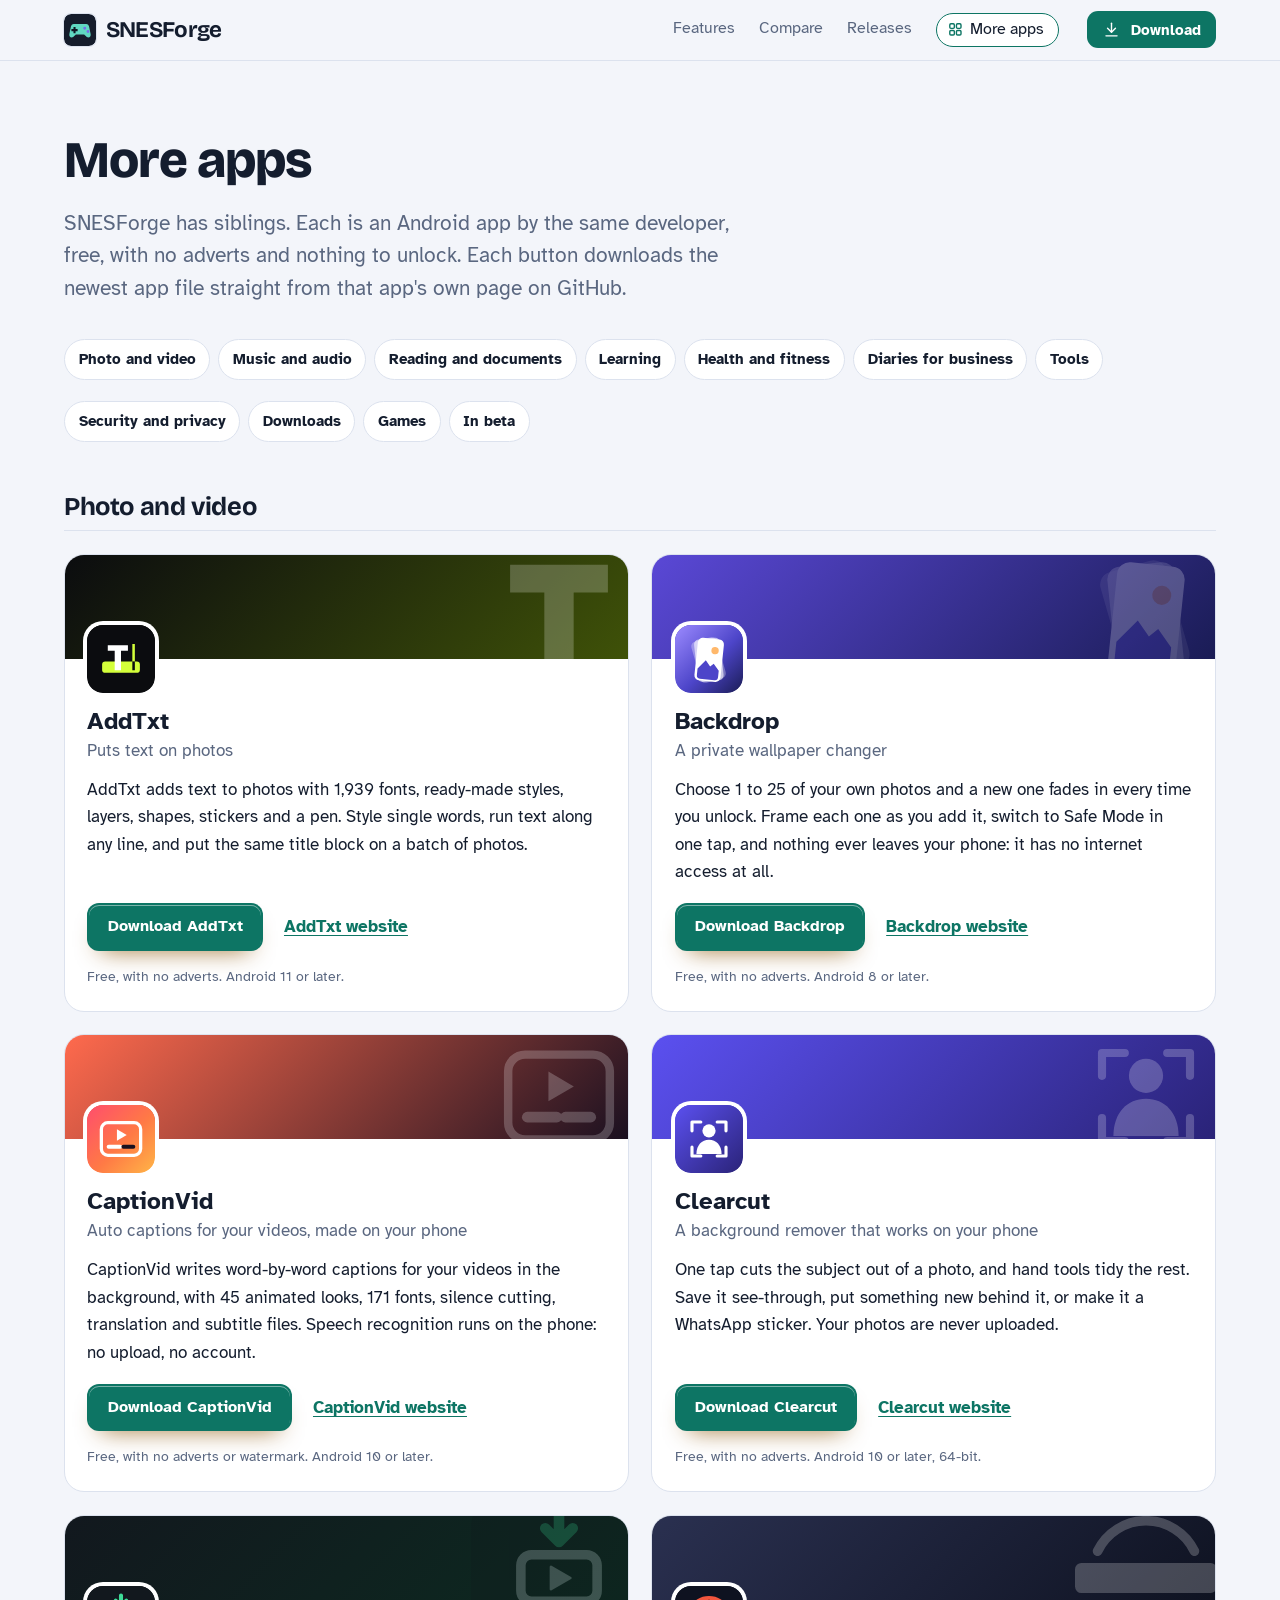
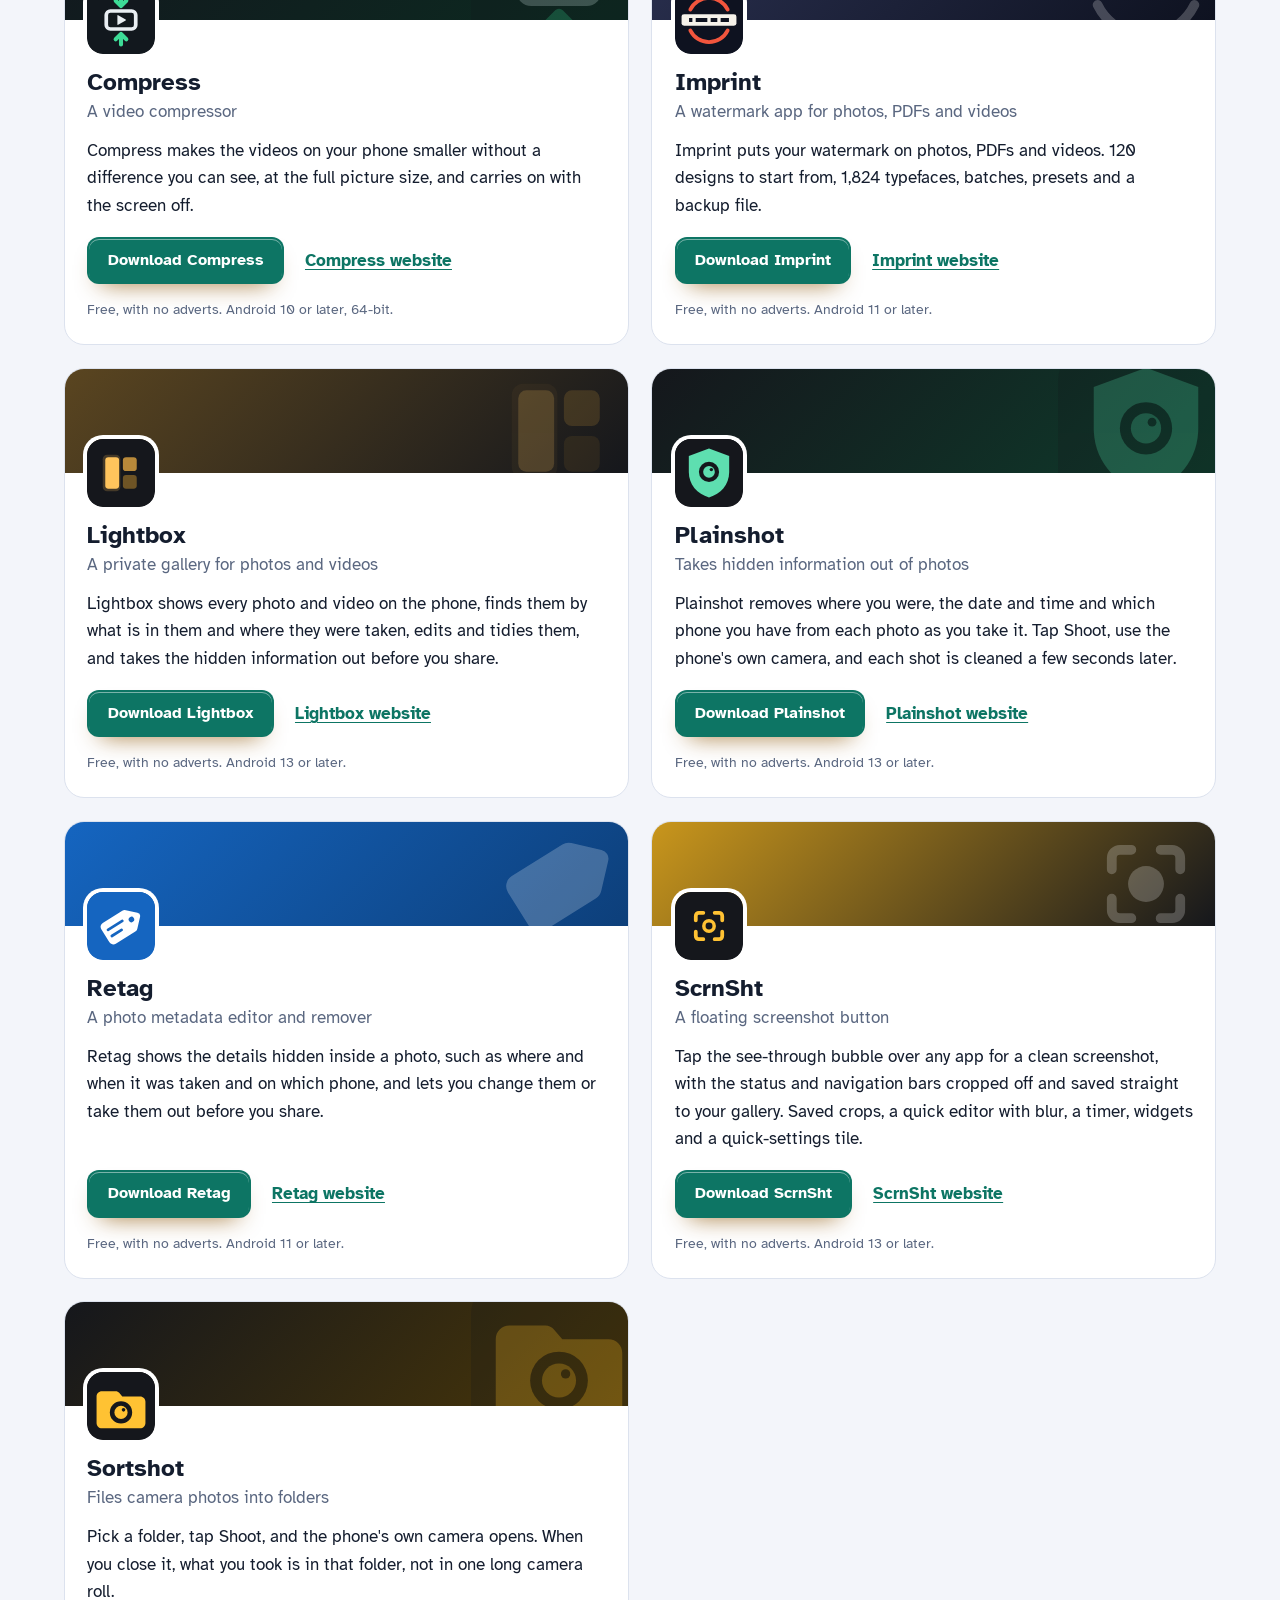
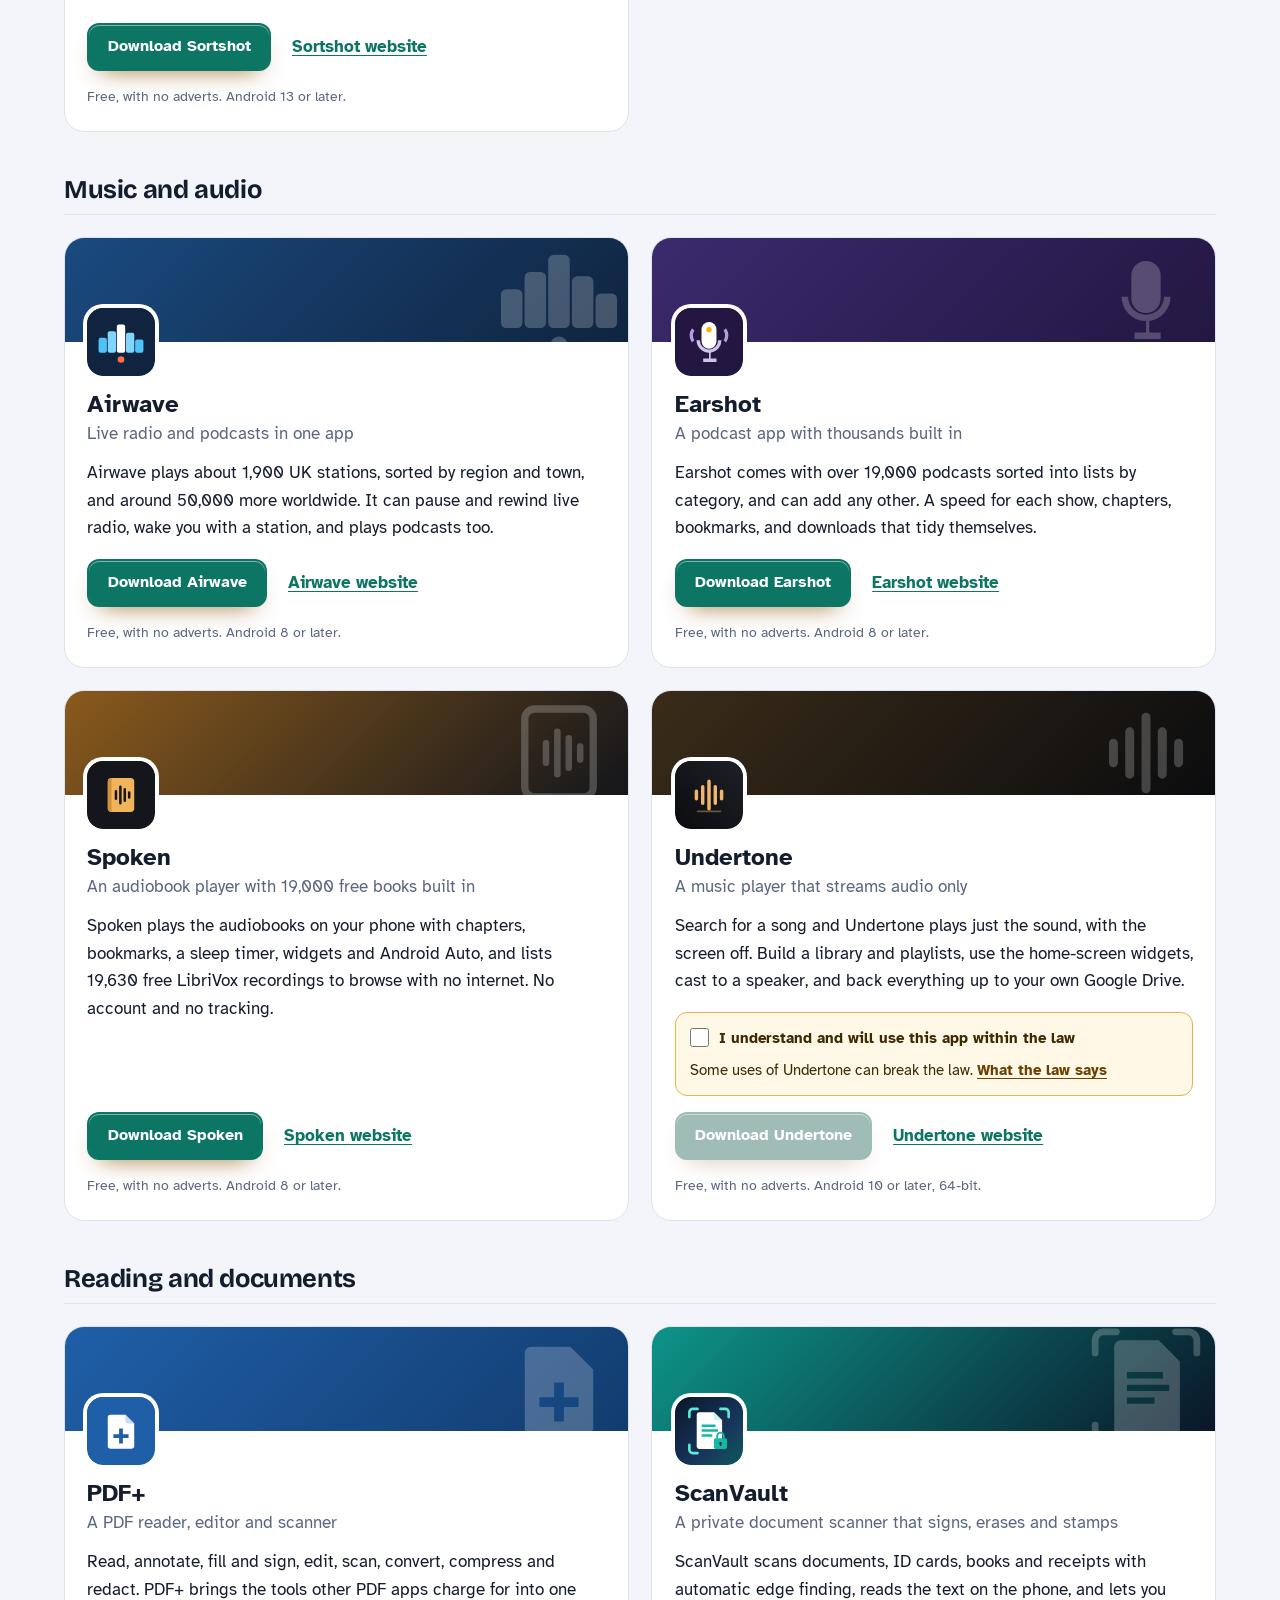
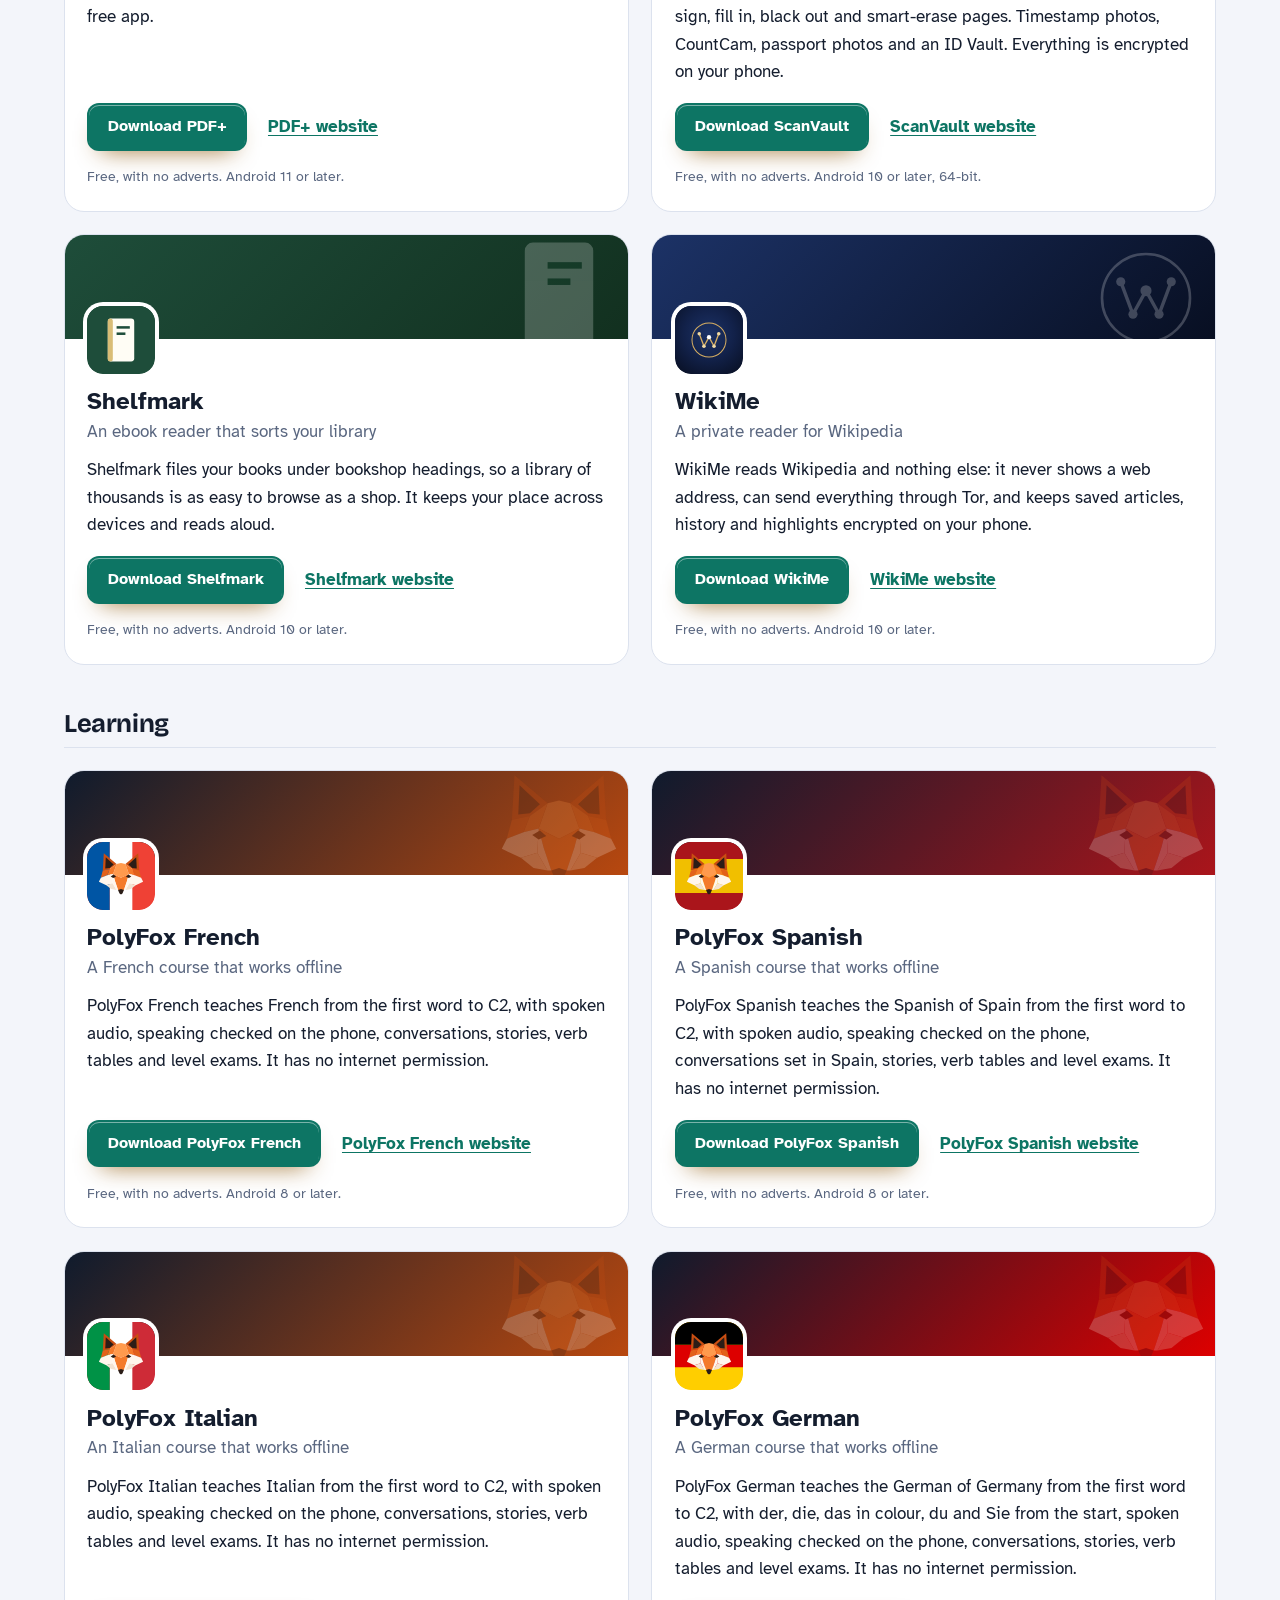
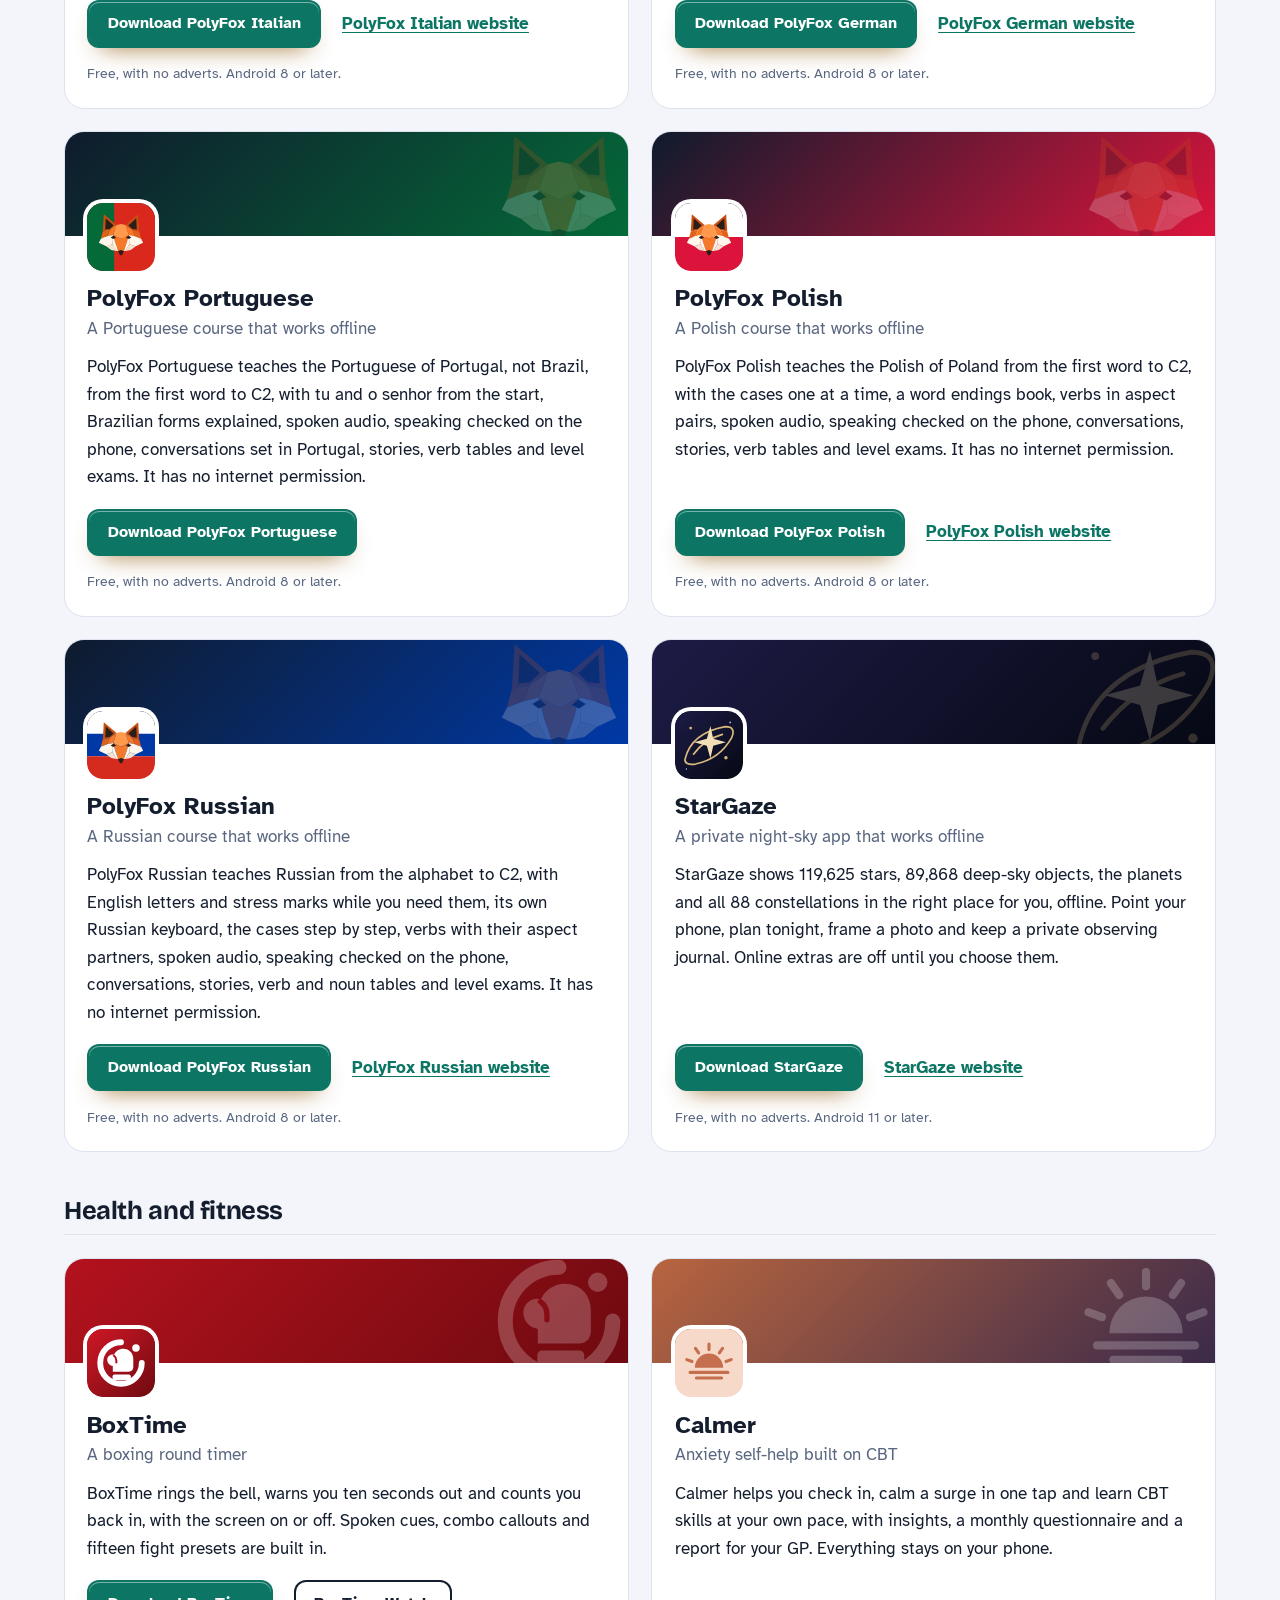
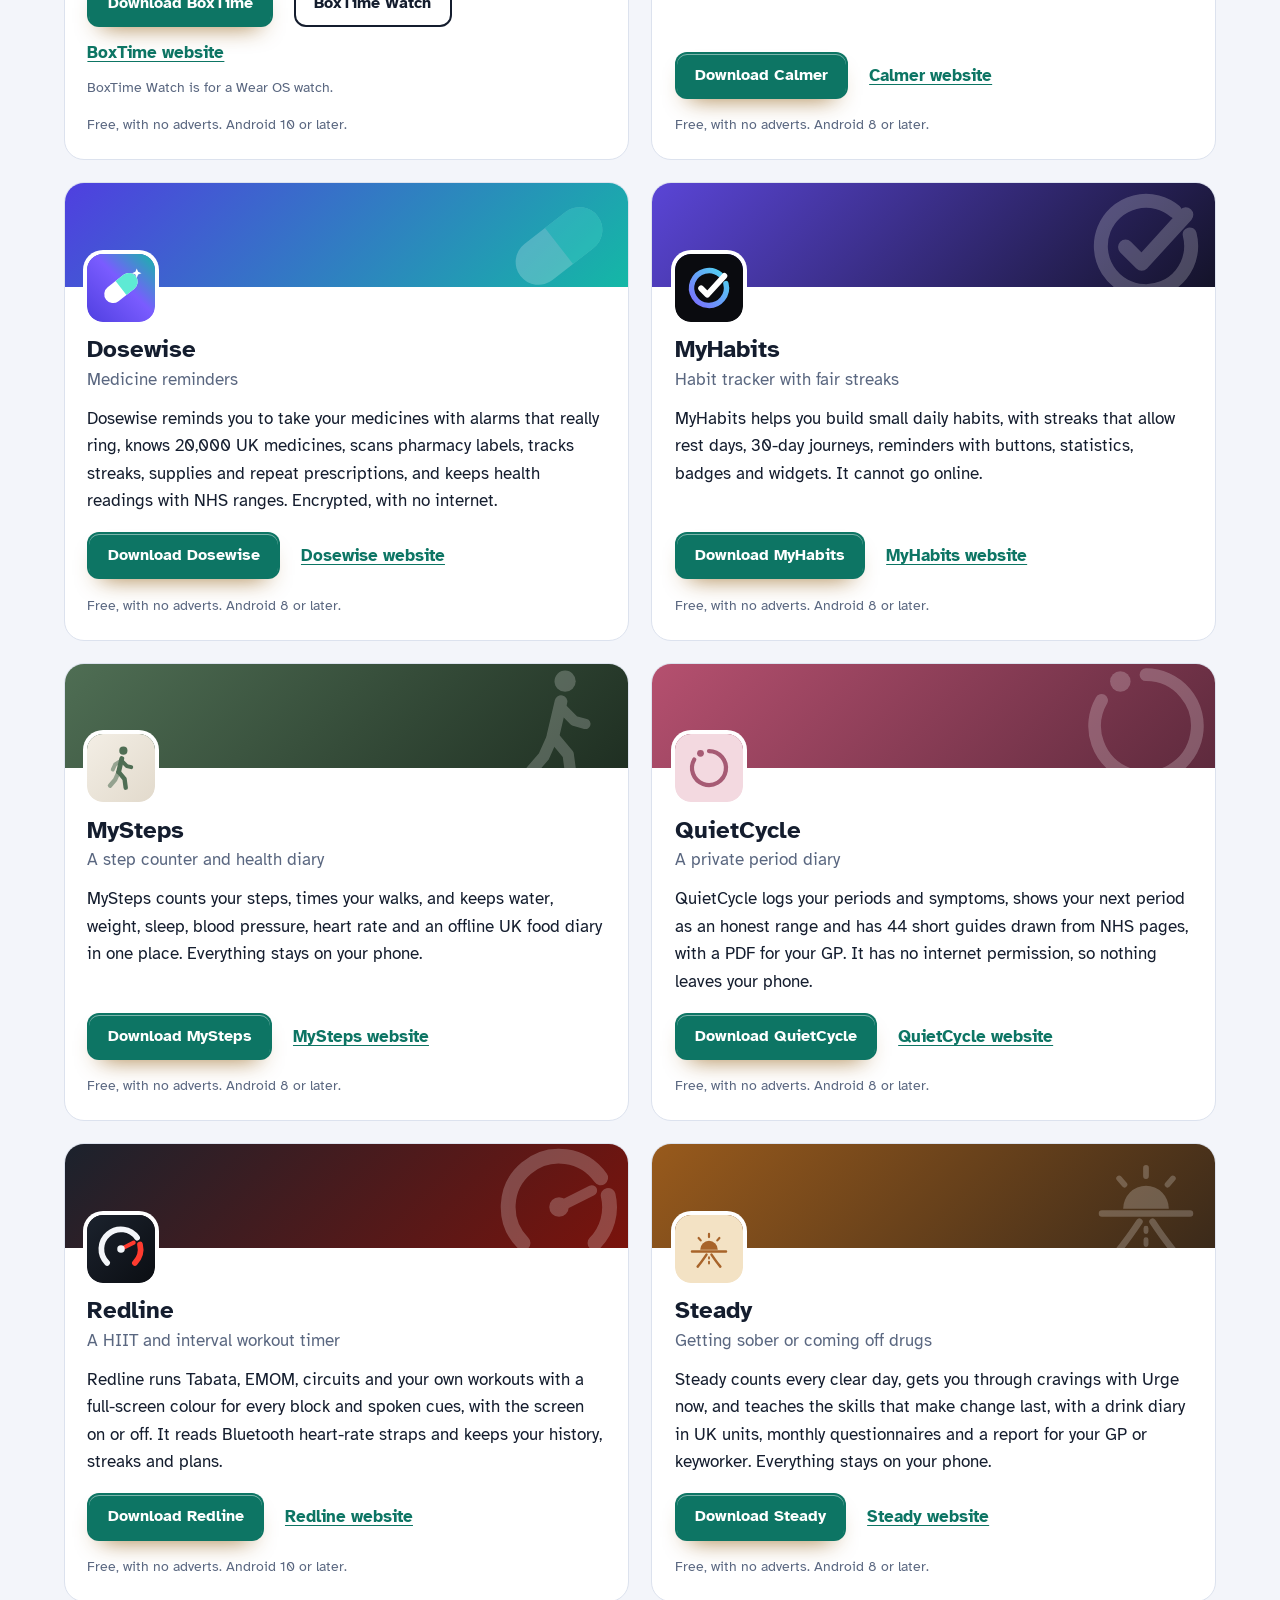
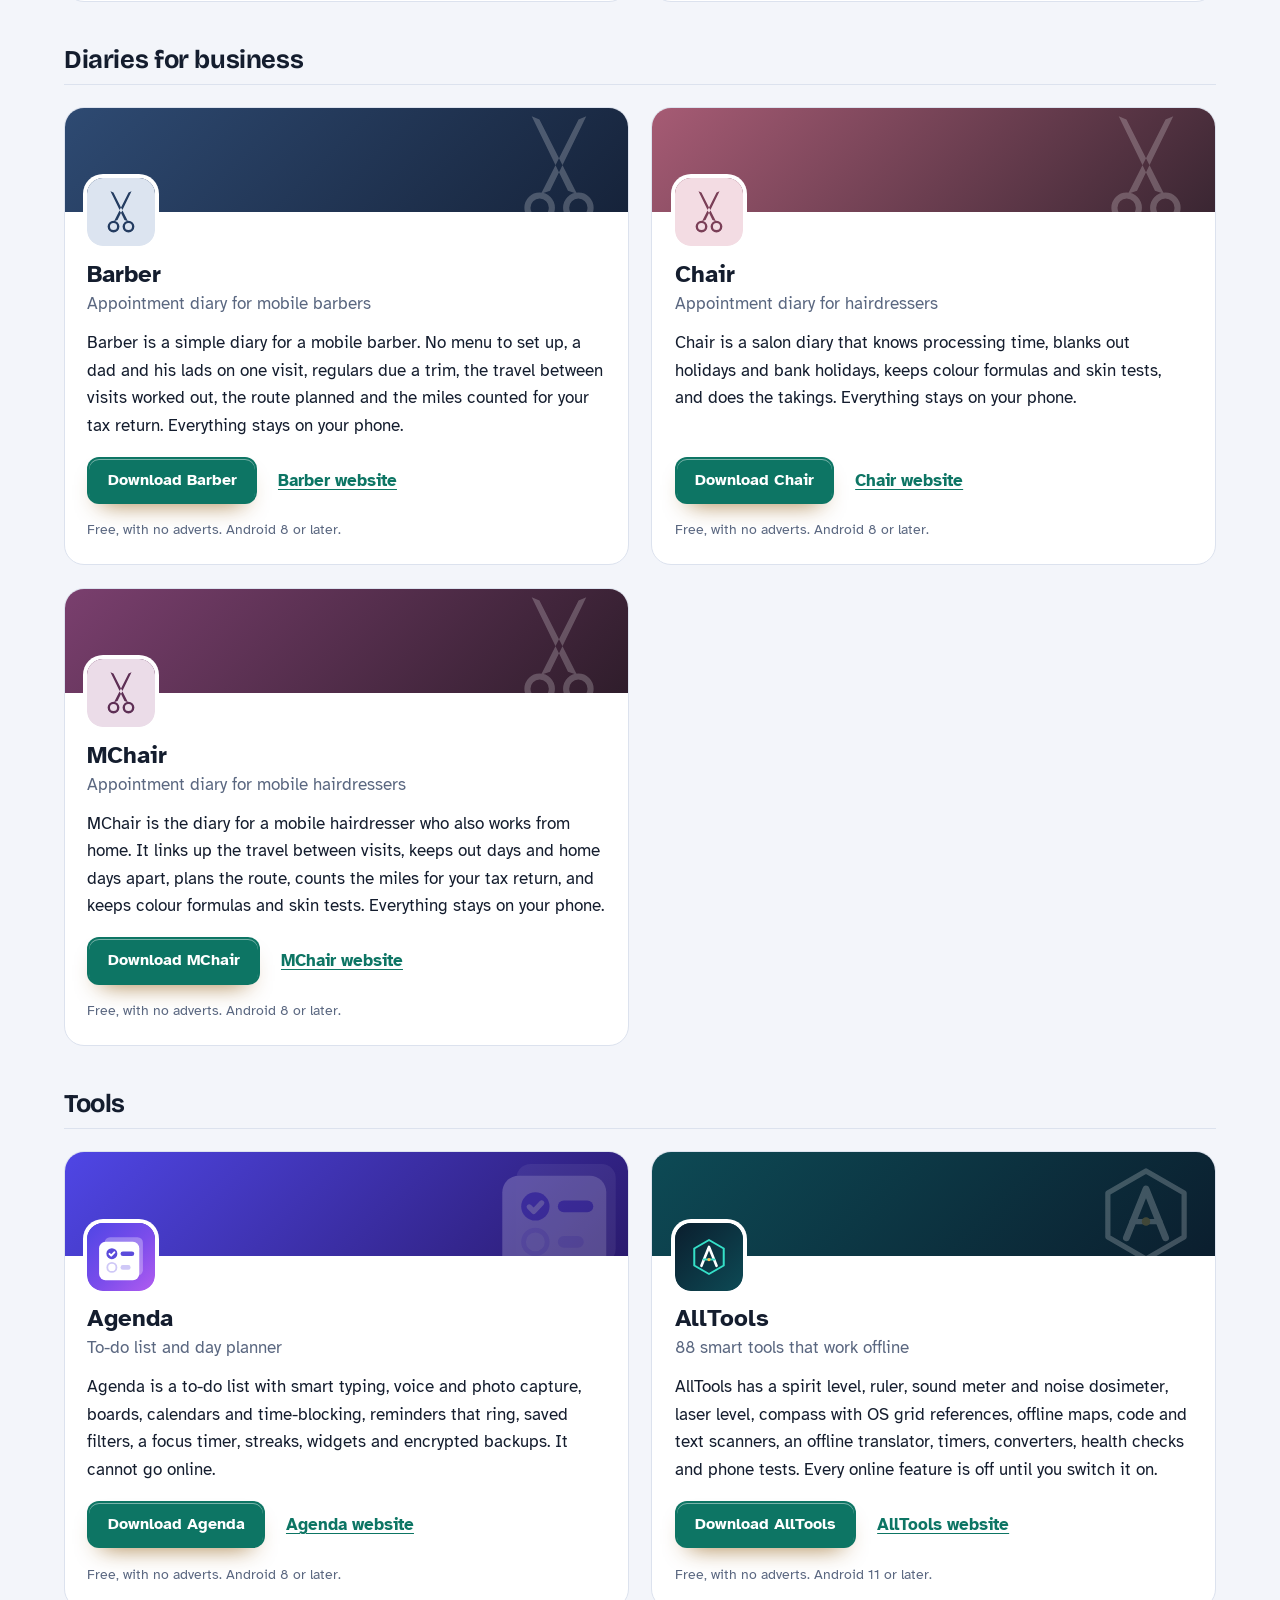
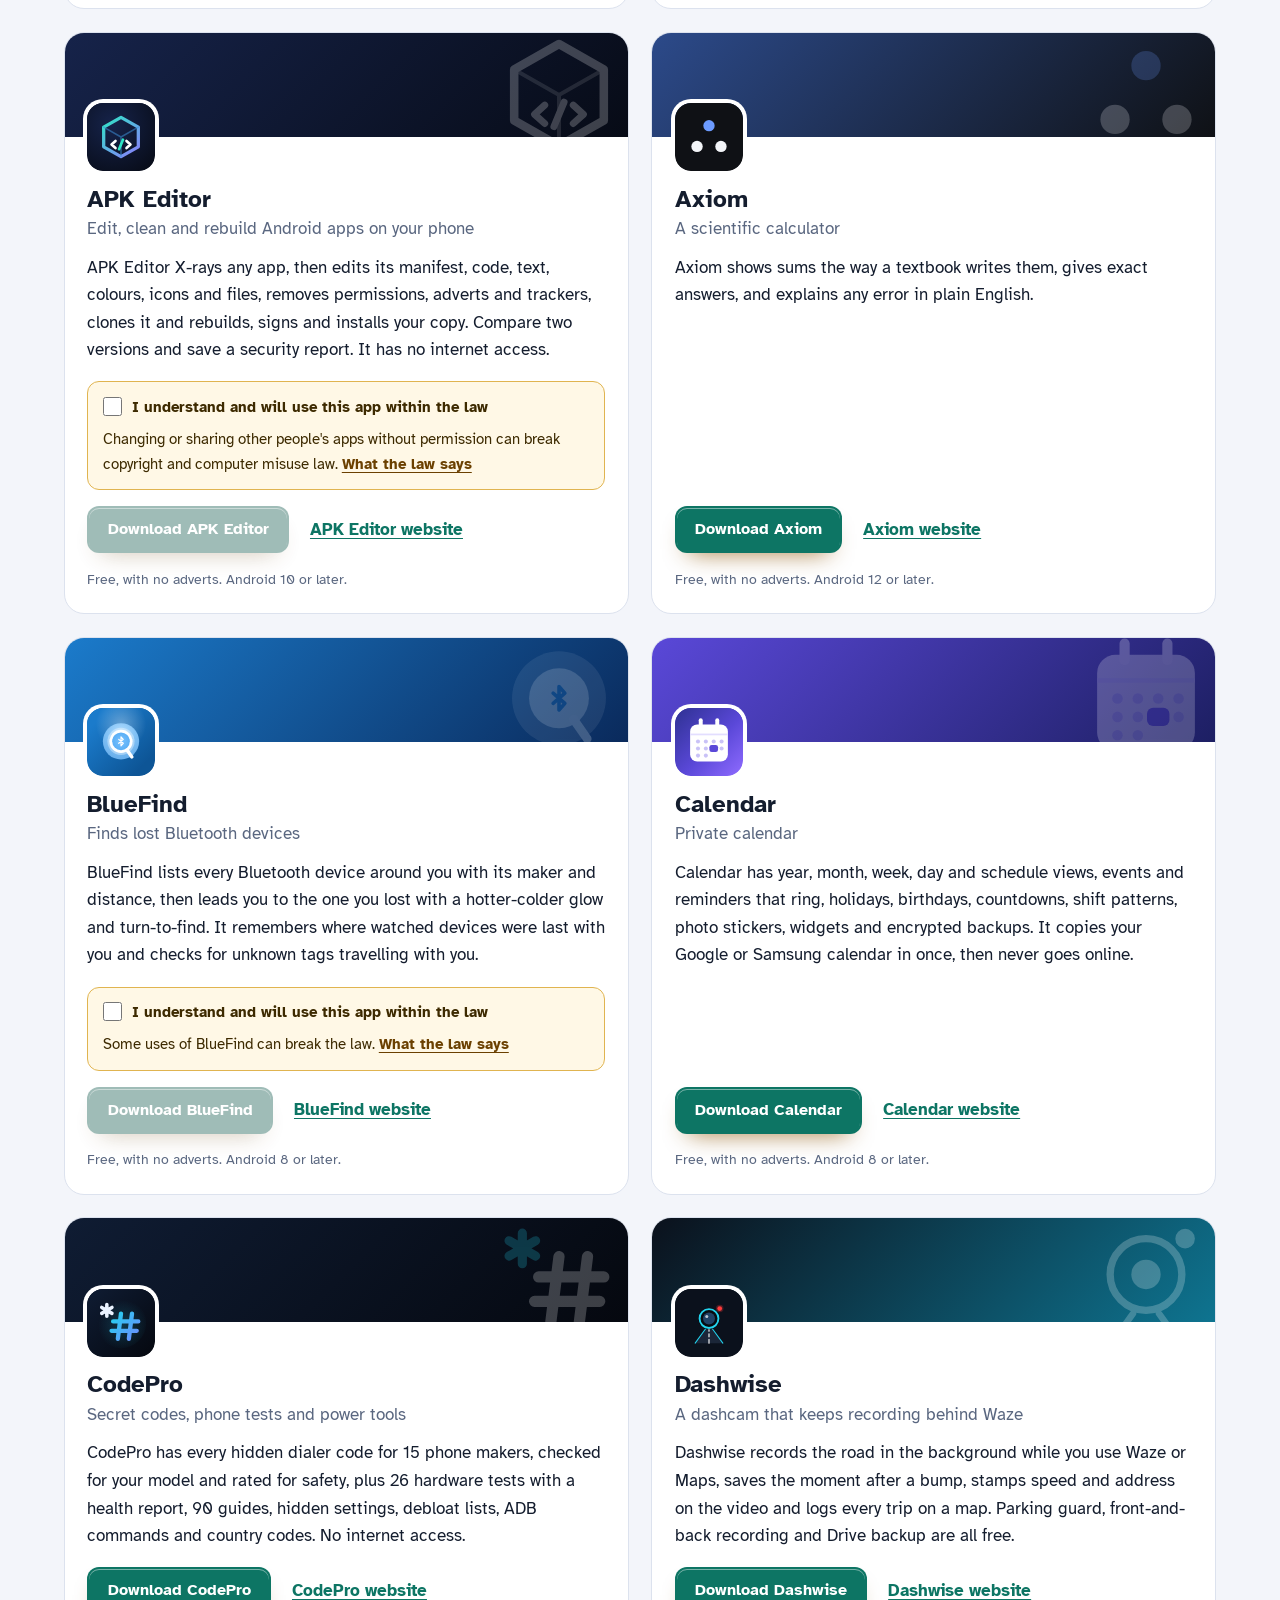
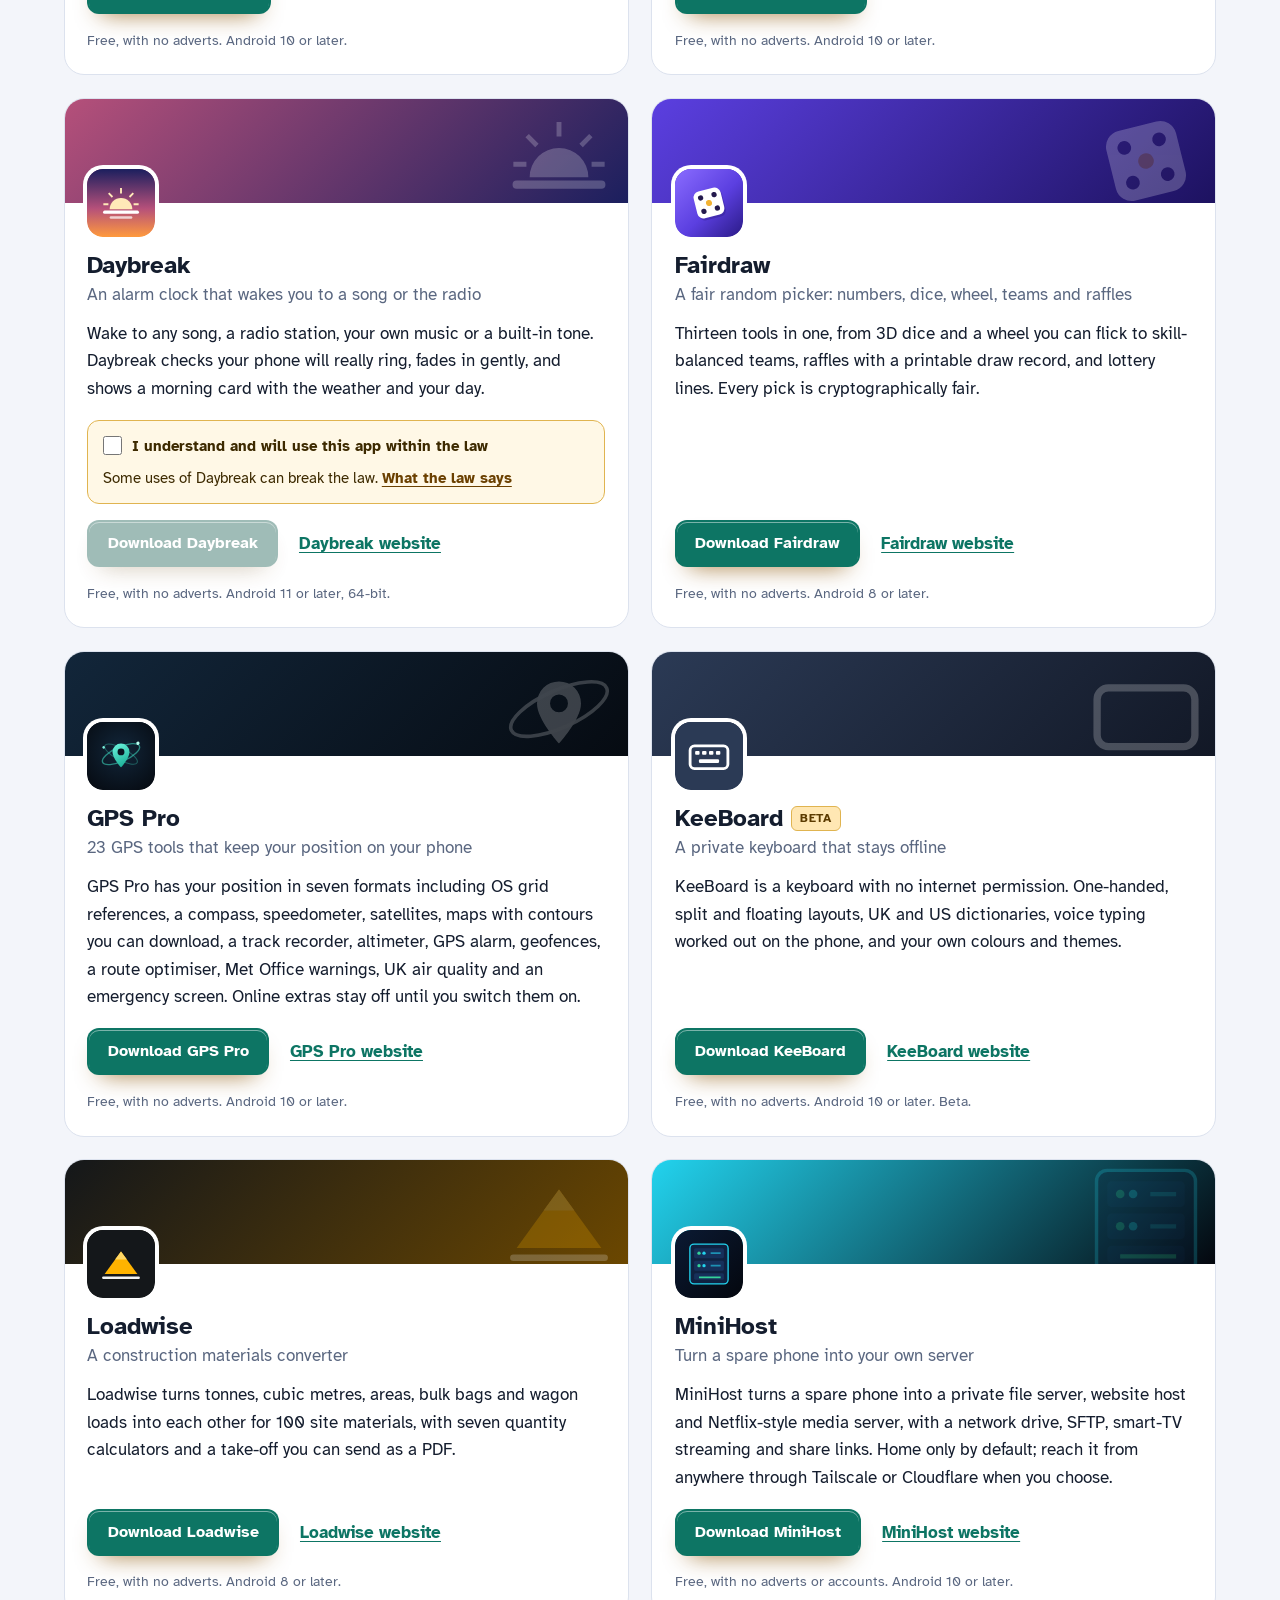
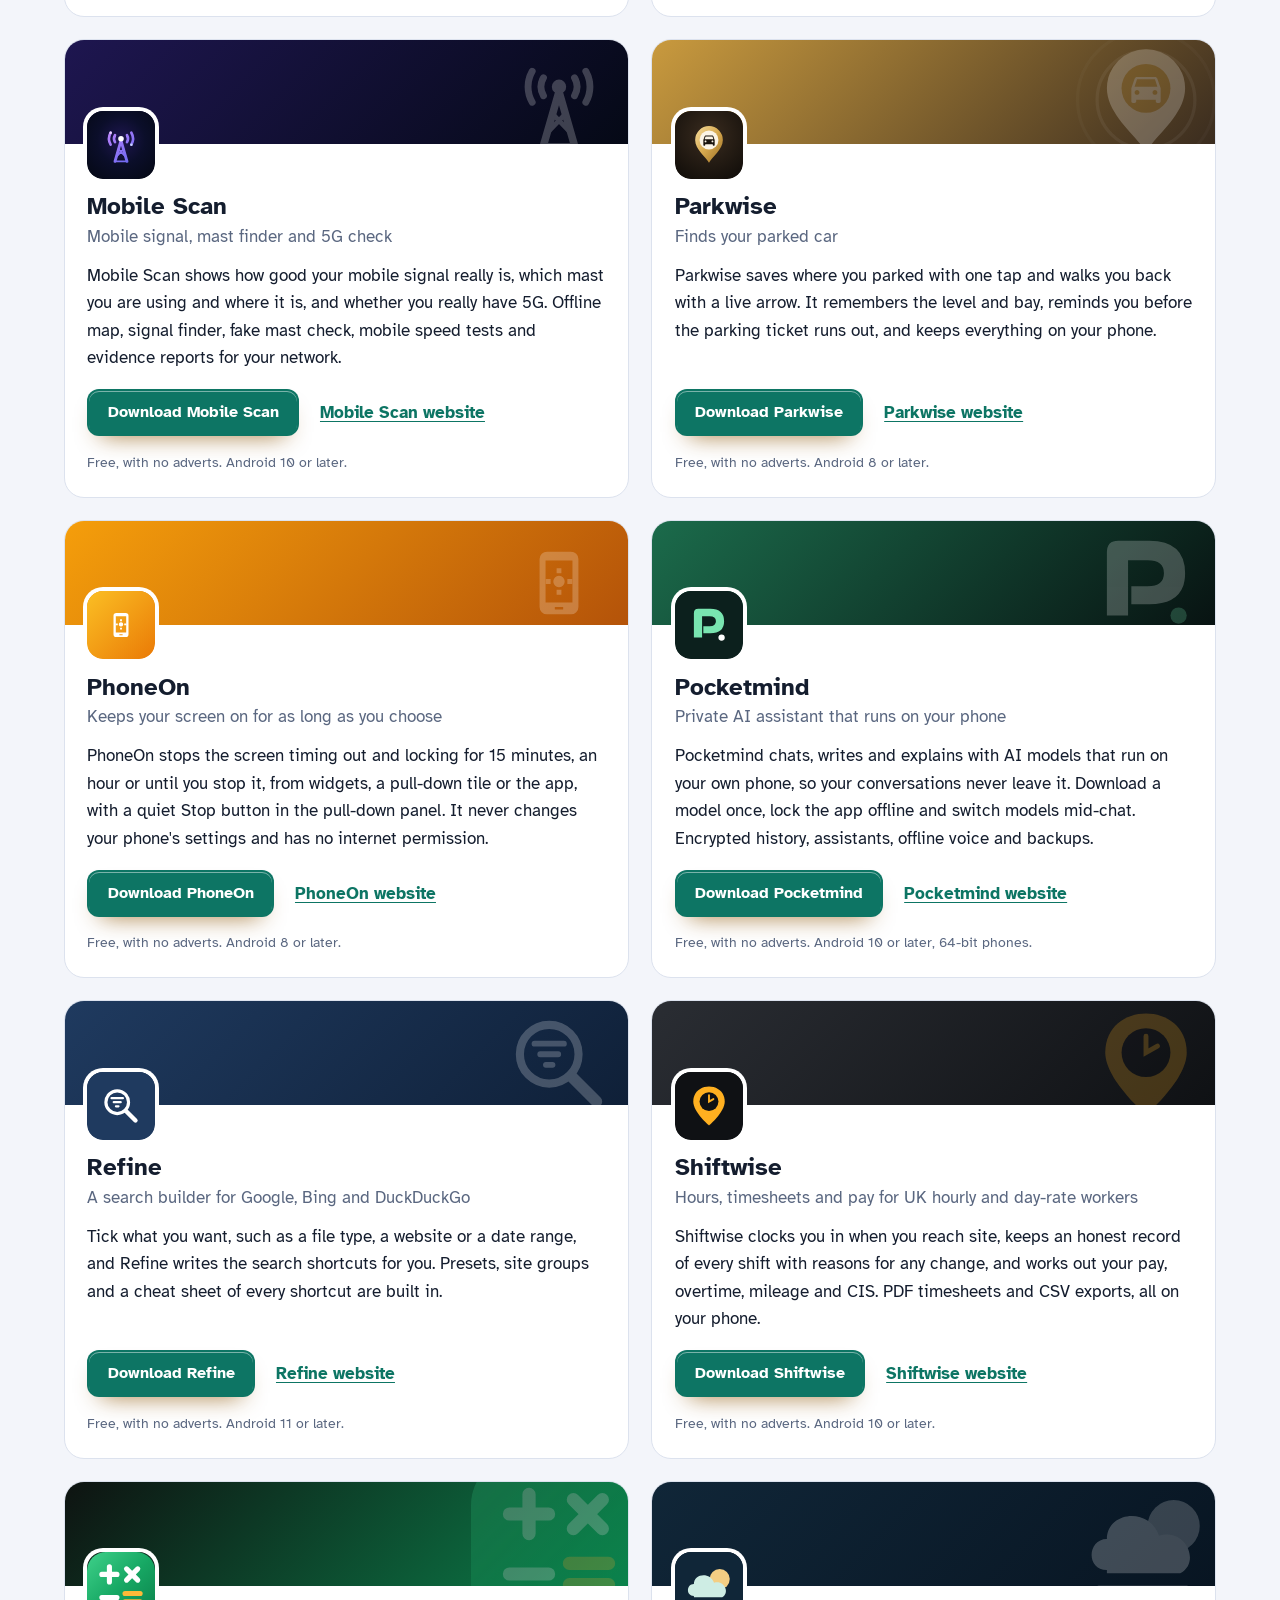
==== commit a5b85c68: "More apps: add APK Editor" ====
--- a/more-apps.html
+++ b/more-apps.html
@@ -4,7 +4,7 @@
 <meta charset="utf-8">
 <meta name="viewport" content="width=device-width, initial-scale=1">
 <title>More free Android apps from the maker of SNESForge</title>
-<meta name="description" content="All 94 free Android apps from the maker of SNESForge, in one list by category, each with its download and a link to its website.">
+<meta name="description" content="All 95 free Android apps from the maker of SNESForge, in one list by category, each with its download and a link to its website.">
 <meta name="author" content="Jonathan Jackson">
 <link rel="canonical" href="https://customgpter.github.io/snesforge/more-apps.html">
 <meta name="theme-color" content="#f3f5fa" media="(prefers-color-scheme: light)">
@@ -12,7 +12,7 @@
 <meta property="og:type" content="website">
 <meta property="og:site_name" content="SNESForge">
 <meta property="og:title" content="More free Android apps from the maker of SNESForge">
-<meta property="og:description" content="All 94 free Android apps from the maker of SNESForge, in one list by category, each with its download and a link to its website.">
+<meta property="og:description" content="All 95 free Android apps from the maker of SNESForge, in one list by category, each with its download and a link to its website.">
 <meta property="og:url" content="https://customgpter.github.io/snesforge/more-apps.html">
 <meta property="og:image" content="https://customgpter.github.io/snesforge/assets/og.png">
 <meta property="og:image:width" content="1200">
@@ -26,7 +26,7 @@
 <link rel="preload" href="./assets/fonts/atkinson-hyperlegible-latin-400-normal.woff2" as="font" type="font/woff2" crossorigin>
 <link rel="stylesheet" href="./assets/site.css?v=1">
 <link rel="stylesheet" href="./assets/house.css?v=1">
-<script type="application/ld+json">{"@context":"https://schema.org","@type":"ItemList","name":"Apps from the maker of SNESForge","url":"https://customgpter.github.io/snesforge/more-apps.html","itemListElement":[{"@type":"ListItem","position":1,"name":"AddTxt","url":"https://customgpter.github.io/addtxt/"},{"@type":"ListItem","position":2,"name":"Backdrop","url":"https://customgpter.github.io/backdrop/"},{"@type":"ListItem","position":3,"name":"CaptionVid","url":"https://customgpter.github.io/captionvid/"},{"@type":"ListItem","position":4,"name":"Clearcut","url":"https://customgpter.github.io/clearcut/"},{"@type":"ListItem","position":5,"name":"Compress","url":"https://customgpter.github.io/compress/"},{"@type":"ListItem","position":6,"name":"Imprint","url":"https://customgpter.github.io/imprint/"},{"@type":"ListItem","position":7,"name":"Lightbox","url":"https://customgpter.github.io/lightbox/"},{"@type":"ListItem","position":8,"name":"Plainshot","url":"https://customgpter.github.io/plainshot/"},{"@type":"ListItem","position":9,"name":"Retag","url":"https://customgpter.github.io/retag/"},{"@type":"ListItem","position":10,"name":"ScrnSht","url":"https://customgpter.github.io/scrnsht/"},{"@type":"ListItem","position":11,"name":"Sortshot","url":"https://customgpter.github.io/sortshot/"},{"@type":"ListItem","position":12,"name":"Airwave","url":"https://customgpter.github.io/airwave/"},{"@type":"ListItem","position":13,"name":"Earshot","url":"https://customgpter.github.io/earshot/"},{"@type":"ListItem","position":14,"name":"Spoken","url":"https://customgpter.github.io/spoken/"},{"@type":"ListItem","position":15,"name":"Undertone","url":"https://customgpter.github.io/undertone/"},{"@type":"ListItem","position":16,"name":"PDF+","url":"https://customgpter.github.io/pdfplus/"},{"@type":"ListItem","position":17,"name":"ScanVault","url":"https://customgpter.github.io/scanvault/"},{"@type":"ListItem","position":18,"name":"Shelfmark","url":"https://customgpter.github.io/shelfmark/"},{"@type":"ListItem","position":19,"name":"WikiMe","url":"https://customgpter.github.io/wikime/"},{"@type":"ListItem","position":20,"name":"PolyFox French","url":"https://customgpter.github.io/polyfox/"},{"@type":"ListItem","position":21,"name":"PolyFox German","url":"https://customgpter.github.io/polyfox-german/"},{"@type":"ListItem","position":22,"name":"PolyFox Polish","url":"https://customgpter.github.io/polyfox-polish/"},{"@type":"ListItem","position":23,"name":"PolyFox Russian","url":"https://customgpter.github.io/polyfox-russian/"},{"@type":"ListItem","position":24,"name":"StarGaze","url":"https://customgpter.github.io/stargaze/"},{"@type":"ListItem","position":25,"name":"BoxTime","url":"https://customgpter.github.io/boxtime/"},{"@type":"ListItem","position":26,"name":"Calmer","url":"https://customgpter.github.io/calmer/"},{"@type":"ListItem","position":27,"name":"Dosewise","url":"https://customgpter.github.io/dosewise/"},{"@type":"ListItem","position":28,"name":"MyHabits","url":"https://customgpter.github.io/myhabits/"},{"@type":"ListItem","position":29,"name":"MySteps","url":"https://customgpter.github.io/mysteps/"},{"@type":"ListItem","position":30,"name":"QuietCycle","url":"https://customgpter.github.io/quietcycle/"},{"@type":"ListItem","position":31,"name":"Redline","url":"https://customgpter.github.io/redline/"},{"@type":"ListItem","position":32,"name":"Steady","url":"https://customgpter.github.io/steady/"},{"@type":"ListItem","position":33,"name":"Barber","url":"https://customgpter.github.io/barber/"},{"@type":"ListItem","position":34,"name":"Chair","url":"https://customgpter.github.io/chair/"},{"@type":"ListItem","position":35,"name":"MChair","url":"https://customgpter.github.io/mchair/"},{"@type":"ListItem","position":36,"name":"Agenda","url":"https://customgpter.github.io/agenda/"},{"@type":"ListItem","position":37,"name":"AllTools","url":"https://customgpter.github.io/alltools/"},{"@type":"ListItem","position":38,"name":"Axiom","url":"https://customgpter.github.io/axiom/"},{"@type":"ListItem","position":39,"name":"BlueFind","url":"https://customgpter.github.io/bluefind/"},{"@type":"ListItem","position":40,"name":"Calendar","url":"https://customgpter.github.io/calendar/"},{"@type":"ListItem","position":41,"name":"CodePro","url":"https://customgpter.github.io/codepro/"},{"@type":"ListItem","position":42,"name":"Dashwise","url":"https://customgpter.github.io/dashwise/"},{"@type":"ListItem","position":43,"name":"Daybreak","url":"https://customgpter.github.io/daybreak/"},{"@type":"ListItem","position":44,"name":"Fairdraw","url":"https://customgpter.github.io/fairdraw/"},{"@type":"ListItem","position":45,"name":"GPS Pro","url":"https://customgpter.github.io/gpspro/"},{"@type":"ListItem","position":46,"name":"KeeBoard","url":"https://customgpter.github.io/keeboard/"},{"@type":"ListItem","position":47,"name":"Loadwise","url":"https://customgpter.github.io/loadwise/"},{"@type":"ListItem","position":48,"name":"MiniHost","url":"https://customgpter.github.io/minihost/"},{"@type":"ListItem","position":49,"name":"Mobile Scan","url":"https://customgpter.github.io/mobilescan/"},{"@type":"ListItem","position":50,"name":"Parkwise","url":"https://customgpter.github.io/parkwise/"},{"@type":"ListItem","position":51,"name":"Pocketmind","url":"https://customgpter.github.io/pocketmind/"},{"@type":"ListItem","position":52,"name":"Refine","url":"https://customgpter.github.io/refine/"},{"@type":"ListItem","position":53,"name":"Shiftwise","url":"https://customgpter.github.io/shiftwise/"},{"@type":"ListItem","position":54,"name":"SimpleCalc","url":"https://customgpter.github.io/simplecalc/"},{"@type":"ListItem","position":55,"name":"Skyline","url":"https://customgpter.github.io/skyline/"},{"@type":"ListItem","position":56,"name":"Slipway","url":"https://customgpter.github.io/slipway/"},{"@type":"ListItem","position":57,"name":"Tagger","url":"https://customgpter.github.io/tagger/"},{"@type":"ListItem","position":58,"name":"TotalClean","url":"https://customgpter.github.io/totalclean/"},{"@type":"ListItem","position":59,"name":"TVLink","url":"https://customgpter.github.io/tvlink/"},{"@type":"ListItem","position":60,"name":"Unbox","url":"https://customgpter.github.io/unbox/"},{"@type":"ListItem","position":61,"name":"WhatsKeep","url":"https://customgpter.github.io/whatskeep/"},{"@type":"ListItem","position":62,"name":"WiFi Scan","url":"https://customgpter.github.io/wifiscan/"},{"@type":"ListItem","position":63,"name":"Auditly","url":"https://customgpter.github.io/auditly/"},{"@type":"ListItem","position":64,"name":"Backchannel","url":"https://customgpter.github.io/backchannel/"},{"@type":"ListItem","position":65,"name":"ENotes","url":"https://customgpter.github.io/enotes/"},{"@type":"ListItem","position":66,"name":"FindMe","url":"https://customgpter.github.io/findme/"},{"@type":"ListItem","position":67,"name":"iLock","url":"https://customgpter.github.io/ilock/"},{"@type":"ListItem","position":68,"name":"ImSafe","url":"https://customgpter.github.io/imsafe/"},{"@type":"ListItem","position":69,"name":"IShred","url":"https://customgpter.github.io/ishred/"},{"@type":"ListItem","position":70,"name":"LockBox","url":"https://customgpter.github.io/lockbox/"},{"@type":"ListItem","position":71,"name":"PassVault","url":"https://customgpter.github.io/passvault/"},{"@type":"ListItem","position":72,"name":"SpyFind","url":"https://customgpter.github.io/spyfind/"},{"@type":"ListItem","position":73,"name":"TextWipe","url":"https://customgpter.github.io/textwipe/"},{"@type":"ListItem","position":74,"name":"Tracewire","url":"https://customgpter.github.io/tracewire/"},{"@type":"ListItem","position":75,"name":"Vigil","url":"https://customgpter.github.io/vigil/"},{"@type":"ListItem","position":76,"name":"Grab","url":"https://customgpter.github.io/grab/"},{"@type":"ListItem","position":77,"name":"Swarm","url":"https://customgpter.github.io/swarm/"},{"@type":"ListItem","position":78,"name":"Plane Games","url":"https://customgpter.github.io/plane-games/"},{"@type":"ListItem","position":79,"name":"Ninefold","url":"https://customgpter.github.io/ninefold/"},{"@type":"ListItem","position":80,"name":"Cubewise","url":"https://customgpter.github.io/cubewise/"},{"@type":"ListItem","position":81,"name":"Tilewise","url":"https://customgpter.github.io/tilewise/"},{"@type":"ListItem","position":82,"name":"Letterwise","url":"https://customgpter.github.io/letterwise/"},{"@type":"ListItem","position":83,"name":"Kingside","url":"https://customgpter.github.io/kingside/"},{"@type":"ListItem","position":84,"name":"Deckhand","url":"https://customgpter.github.io/deckhand/"},{"@type":"ListItem","position":85,"name":"SNESForge","url":"https://customgpter.github.io/snesforge/"},{"@type":"ListItem","position":86,"name":"Fame Boy","url":"https://customgpter.github.io/fameboy/"},{"@type":"ListItem","position":87,"name":"PSPPro","url":"https://customgpter.github.io/psppro/"},{"@type":"ListItem","position":88,"name":"MegaGen","url":"https://customgpter.github.io/megagen/"},{"@type":"ListItem","position":89,"name":"QVR","url":"https://customgpter.github.io/qvr/"},{"@type":"ListItem","position":90,"name":"QVR Watch","url":"https://customgpter.github.io/qvr-watch/"},{"@type":"ListItem","position":91,"name":"QVRLite","url":"https://customgpter.github.io/qvrlite/"},{"@type":"ListItem","position":92,"name":"Onionz","url":"https://customgpter.github.io/onionz/"},{"@type":"ListItem","position":93,"name":"OnionzWeb","url":"https://customgpter.github.io/onionzweb/"}]}</script>
+<script type="application/ld+json">{"@context":"https://schema.org","@type":"ItemList","name":"Apps from the maker of SNESForge","url":"https://customgpter.github.io/snesforge/more-apps.html","itemListElement":[{"@type":"ListItem","position":1,"name":"AddTxt","url":"https://customgpter.github.io/addtxt/"},{"@type":"ListItem","position":2,"name":"Backdrop","url":"https://customgpter.github.io/backdrop/"},{"@type":"ListItem","position":3,"name":"CaptionVid","url":"https://customgpter.github.io/captionvid/"},{"@type":"ListItem","position":4,"name":"Clearcut","url":"https://customgpter.github.io/clearcut/"},{"@type":"ListItem","position":5,"name":"Compress","url":"https://customgpter.github.io/compress/"},{"@type":"ListItem","position":6,"name":"Imprint","url":"https://customgpter.github.io/imprint/"},{"@type":"ListItem","position":7,"name":"Lightbox","url":"https://customgpter.github.io/lightbox/"},{"@type":"ListItem","position":8,"name":"Plainshot","url":"https://customgpter.github.io/plainshot/"},{"@type":"ListItem","position":9,"name":"Retag","url":"https://customgpter.github.io/retag/"},{"@type":"ListItem","position":10,"name":"ScrnSht","url":"https://customgpter.github.io/scrnsht/"},{"@type":"ListItem","position":11,"name":"Sortshot","url":"https://customgpter.github.io/sortshot/"},{"@type":"ListItem","position":12,"name":"Airwave","url":"https://customgpter.github.io/airwave/"},{"@type":"ListItem","position":13,"name":"Earshot","url":"https://customgpter.github.io/earshot/"},{"@type":"ListItem","position":14,"name":"Spoken","url":"https://customgpter.github.io/spoken/"},{"@type":"ListItem","position":15,"name":"Undertone","url":"https://customgpter.github.io/undertone/"},{"@type":"ListItem","position":16,"name":"PDF+","url":"https://customgpter.github.io/pdfplus/"},{"@type":"ListItem","position":17,"name":"ScanVault","url":"https://customgpter.github.io/scanvault/"},{"@type":"ListItem","position":18,"name":"Shelfmark","url":"https://customgpter.github.io/shelfmark/"},{"@type":"ListItem","position":19,"name":"WikiMe","url":"https://customgpter.github.io/wikime/"},{"@type":"ListItem","position":20,"name":"PolyFox French","url":"https://customgpter.github.io/polyfox/"},{"@type":"ListItem","position":21,"name":"PolyFox German","url":"https://customgpter.github.io/polyfox-german/"},{"@type":"ListItem","position":22,"name":"PolyFox Polish","url":"https://customgpter.github.io/polyfox-polish/"},{"@type":"ListItem","position":23,"name":"PolyFox Russian","url":"https://customgpter.github.io/polyfox-russian/"},{"@type":"ListItem","position":24,"name":"StarGaze","url":"https://customgpter.github.io/stargaze/"},{"@type":"ListItem","position":25,"name":"BoxTime","url":"https://customgpter.github.io/boxtime/"},{"@type":"ListItem","position":26,"name":"Calmer","url":"https://customgpter.github.io/calmer/"},{"@type":"ListItem","position":27,"name":"Dosewise","url":"https://customgpter.github.io/dosewise/"},{"@type":"ListItem","position":28,"name":"MyHabits","url":"https://customgpter.github.io/myhabits/"},{"@type":"ListItem","position":29,"name":"MySteps","url":"https://customgpter.github.io/mysteps/"},{"@type":"ListItem","position":30,"name":"QuietCycle","url":"https://customgpter.github.io/quietcycle/"},{"@type":"ListItem","position":31,"name":"Redline","url":"https://customgpter.github.io/redline/"},{"@type":"ListItem","position":32,"name":"Steady","url":"https://customgpter.github.io/steady/"},{"@type":"ListItem","position":33,"name":"Barber","url":"https://customgpter.github.io/barber/"},{"@type":"ListItem","position":34,"name":"Chair","url":"https://customgpter.github.io/chair/"},{"@type":"ListItem","position":35,"name":"MChair","url":"https://customgpter.github.io/mchair/"},{"@type":"ListItem","position":36,"name":"Agenda","url":"https://customgpter.github.io/agenda/"},{"@type":"ListItem","position":37,"name":"AllTools","url":"https://customgpter.github.io/alltools/"},{"@type":"ListItem","position":38,"name":"APK Editor","url":"https://customgpter.github.io/apkeditor/"},{"@type":"ListItem","position":39,"name":"Axiom","url":"https://customgpter.github.io/axiom/"},{"@type":"ListItem","position":40,"name":"BlueFind","url":"https://customgpter.github.io/bluefind/"},{"@type":"ListItem","position":41,"name":"Calendar","url":"https://customgpter.github.io/calendar/"},{"@type":"ListItem","position":42,"name":"CodePro","url":"https://customgpter.github.io/codepro/"},{"@type":"ListItem","position":43,"name":"Dashwise","url":"https://customgpter.github.io/dashwise/"},{"@type":"ListItem","position":44,"name":"Daybreak","url":"https://customgpter.github.io/daybreak/"},{"@type":"ListItem","position":45,"name":"Fairdraw","url":"https://customgpter.github.io/fairdraw/"},{"@type":"ListItem","position":46,"name":"GPS Pro","url":"https://customgpter.github.io/gpspro/"},{"@type":"ListItem","position":47,"name":"KeeBoard","url":"https://customgpter.github.io/keeboard/"},{"@type":"ListItem","position":48,"name":"Loadwise","url":"https://customgpter.github.io/loadwise/"},{"@type":"ListItem","position":49,"name":"MiniHost","url":"https://customgpter.github.io/minihost/"},{"@type":"ListItem","position":50,"name":"Mobile Scan","url":"https://customgpter.github.io/mobilescan/"},{"@type":"ListItem","position":51,"name":"Parkwise","url":"https://customgpter.github.io/parkwise/"},{"@type":"ListItem","position":52,"name":"Pocketmind","url":"https://customgpter.github.io/pocketmind/"},{"@type":"ListItem","position":53,"name":"Refine","url":"https://customgpter.github.io/refine/"},{"@type":"ListItem","position":54,"name":"Shiftwise","url":"https://customgpter.github.io/shiftwise/"},{"@type":"ListItem","position":55,"name":"SimpleCalc","url":"https://customgpter.github.io/simplecalc/"},{"@type":"ListItem","position":56,"name":"Skyline","url":"https://customgpter.github.io/skyline/"},{"@type":"ListItem","position":57,"name":"Slipway","url":"https://customgpter.github.io/slipway/"},{"@type":"ListItem","position":58,"name":"Tagger","url":"https://customgpter.github.io/tagger/"},{"@type":"ListItem","position":59,"name":"TotalClean","url":"https://customgpter.github.io/totalclean/"},{"@type":"ListItem","position":60,"name":"TVLink","url":"https://customgpter.github.io/tvlink/"},{"@type":"ListItem","position":61,"name":"Unbox","url":"https://customgpter.github.io/unbox/"},{"@type":"ListItem","position":62,"name":"WhatsKeep","url":"https://customgpter.github.io/whatskeep/"},{"@type":"ListItem","position":63,"name":"WiFi Scan","url":"https://customgpter.github.io/wifiscan/"},{"@type":"ListItem","position":64,"name":"Auditly","url":"https://customgpter.github.io/auditly/"},{"@type":"ListItem","position":65,"name":"Backchannel","url":"https://customgpter.github.io/backchannel/"},{"@type":"ListItem","position":66,"name":"ENotes","url":"https://customgpter.github.io/enotes/"},{"@type":"ListItem","position":67,"name":"FindMe","url":"https://customgpter.github.io/findme/"},{"@type":"ListItem","position":68,"name":"iLock","url":"https://customgpter.github.io/ilock/"},{"@type":"ListItem","position":69,"name":"ImSafe","url":"https://customgpter.github.io/imsafe/"},{"@type":"ListItem","position":70,"name":"IShred","url":"https://customgpter.github.io/ishred/"},{"@type":"ListItem","position":71,"name":"LockBox","url":"https://customgpter.github.io/lockbox/"},{"@type":"ListItem","position":72,"name":"PassVault","url":"https://customgpter.github.io/passvault/"},{"@type":"ListItem","position":73,"name":"SpyFind","url":"https://customgpter.github.io/spyfind/"},{"@type":"ListItem","position":74,"name":"TextWipe","url":"https://customgpter.github.io/textwipe/"},{"@type":"ListItem","position":75,"name":"Tracewire","url":"https://customgpter.github.io/tracewire/"},{"@type":"ListItem","position":76,"name":"Vigil","url":"https://customgpter.github.io/vigil/"},{"@type":"ListItem","position":77,"name":"Grab","url":"https://customgpter.github.io/grab/"},{"@type":"ListItem","position":78,"name":"Swarm","url":"https://customgpter.github.io/swarm/"},{"@type":"ListItem","position":79,"name":"Plane Games","url":"https://customgpter.github.io/plane-games/"},{"@type":"ListItem","position":80,"name":"Ninefold","url":"https://customgpter.github.io/ninefold/"},{"@type":"ListItem","position":81,"name":"Cubewise","url":"https://customgpter.github.io/cubewise/"},{"@type":"ListItem","position":82,"name":"Tilewise","url":"https://customgpter.github.io/tilewise/"},{"@type":"ListItem","position":83,"name":"Letterwise","url":"https://customgpter.github.io/letterwise/"},{"@type":"ListItem","position":84,"name":"Kingside","url":"https://customgpter.github.io/kingside/"},{"@type":"ListItem","position":85,"name":"Deckhand","url":"https://customgpter.github.io/deckhand/"},{"@type":"ListItem","position":86,"name":"SNESForge","url":"https://customgpter.github.io/snesforge/"},{"@type":"ListItem","position":87,"name":"Fame Boy","url":"https://customgpter.github.io/fameboy/"},{"@type":"ListItem","position":88,"name":"PSPPro","url":"https://customgpter.github.io/psppro/"},{"@type":"ListItem","position":89,"name":"MegaGen","url":"https://customgpter.github.io/megagen/"},{"@type":"ListItem","position":90,"name":"QVR","url":"https://customgpter.github.io/qvr/"},{"@type":"ListItem","position":91,"name":"QVR Watch","url":"https://customgpter.github.io/qvr-watch/"},{"@type":"ListItem","position":92,"name":"QVRLite","url":"https://customgpter.github.io/qvrlite/"},{"@type":"ListItem","position":93,"name":"Onionz","url":"https://customgpter.github.io/onionz/"},{"@type":"ListItem","position":94,"name":"OnionzWeb","url":"https://customgpter.github.io/onionzweb/"}]}</script>
 <link rel="stylesheet" href="./assets/apps-list.css?v=1">
 <script src="./assets/apps-list.js?v=1" defer></script>
 </head>
@@ -86,7 +86,7 @@
 <li class="mapp" style="--b:#7a3f6e;--b2:#2f1d2b"><div class="mapp-cover" aria-hidden="true"><svg viewBox="0 0 108 108"><g transform="translate(54 54) scale(1.25) translate(-54 -52)"><path fill="#fff" fill-rule="evenodd" d="M37 70.5a7.5 7.5 0 1 0 15 0a7.5 7.5 0 1 0-15 0zM40 70.5a4.5 4.5 0 1 0 9 0a4.5 4.5 0 1 0-9 0zM56 70.5a7.5 7.5 0 1 0 15 0a7.5 7.5 0 1 0-15 0zM59 70.5a4.5 4.5 0 1 0 9 0a4.5 4.5 0 1 0-9 0z"/><path fill="#fff" d="M45.2 63.6 49.6 62.2 67.4 25.6 63.6 27.2zM62.8 63.6 58.4 62.2 40.6 25.6 44.4 27.2z"/><circle cx="54" cy="49.8" r="1.8" fill="none"/></g></svg></div><div class="mapp-body"><svg class="mapp-icon" viewBox="0 0 108 108" aria-hidden="true"><rect width="108" height="108" rx="24" fill="#EBDCE8"/><g transform="translate(54 54) scale(1.25) translate(-54 -52)"><path fill="#5E2F55" fill-rule="evenodd" d="M37 70.5a7.5 7.5 0 1 0 15 0a7.5 7.5 0 1 0-15 0zM40 70.5a4.5 4.5 0 1 0 9 0a4.5 4.5 0 1 0-9 0zM56 70.5a7.5 7.5 0 1 0 15 0a7.5 7.5 0 1 0-15 0zM59 70.5a4.5 4.5 0 1 0 9 0a4.5 4.5 0 1 0-9 0z"/><path fill="#5E2F55" d="M45.2 63.6 49.6 62.2 67.4 25.6 63.6 27.2zM62.8 63.6 58.4 62.2 40.6 25.6 44.4 27.2z"/><circle cx="54" cy="49.8" r="1.8" fill="#EBDCE8"/></g></svg><h3>MChair</h3><p class="mapp-kind">Appointment diary for mobile hairdressers</p><p class="mapp-say">MChair is the diary for a mobile hairdresser who also works from home. It links up the travel between visits, keeps out days and home days apart, plans the route, counts the miles for your tax return, and keeps colour formulas and skin tests. Everything stays on your phone.</p><p class="mapp-go"><a class="button" href="https://github.com/CustomGPTer/mchair/releases/latest/download/MChair.apk">Download MChair</a><a class="mapp-site" href="https://customgpter.github.io/mchair/">MChair website</a></p><p class="mapp-needs">Free, with no adverts. Android 8 or later.</p></div></li></ul></div>
 <div class="mapps-group" role="group" aria-labelledby="apps-tools"><h2 class="mapps-cat" id="apps-tools">Tools</h2>
 <ul class="mapps"><li class="mapp" style="--b:#4f46e5;--b2:#2a1a6e"><div class="mapp-cover" aria-hidden="true"><svg viewBox="0 0 108 108"><g transform="translate(54 56) scale(1.45) translate(-52 -56)"><rect x="34" y="33" width="42" height="42" rx="6" fill="#fff" fill-opacity=".3"/><rect x="28" y="38" width="44" height="42" rx="7" fill="#fff" fill-opacity=".95"/><circle cx="42" cy="51" r="6" fill="#5b4bdb"/><path d="M39.4 51.2l1.9 1.9 3.4-3.6" stroke="#fff" stroke-width="2.2" fill="none" stroke-linecap="round" stroke-linejoin="round"/><rect x="51.5" y="48.5" width="15" height="5" rx="2.5" fill="#5b4bdb"/><circle cx="42" cy="66" r="5" fill="none" stroke="#cfc8f7" stroke-width="2"/><rect x="51.5" y="63.5" width="11" height="5" rx="2.5" fill="#cfc8f7"/></g></svg></div><div class="mapp-body"><svg class="mapp-icon" viewBox="0 0 108 108" aria-hidden="true"><defs><linearGradient id="i-agenda-agi" x1="0" y1="0" x2="1" y2="1"><stop offset="0" stop-color="#4f46e5"/><stop offset=".55" stop-color="#7c4deb"/><stop offset="1" stop-color="#b15cf0"/></linearGradient></defs><rect width="108" height="108" rx="24" fill="url(#i-agenda-agi)"/><g transform="translate(54 56) scale(1.45) translate(-52 -56)"><rect x="34" y="33" width="42" height="42" rx="6" fill="#fff" fill-opacity=".3"/><rect x="28" y="38" width="44" height="42" rx="7" fill="#fff"/><circle cx="42" cy="51" r="6" fill="#5b4bdb"/><path d="M39.4 51.2l1.9 1.9 3.4-3.6" stroke="#fff" stroke-width="2.2" fill="none" stroke-linecap="round" stroke-linejoin="round"/><rect x="51.5" y="48.5" width="15" height="5" rx="2.5" fill="#5b4bdb"/><circle cx="42" cy="66" r="5" fill="none" stroke="#cfc8f7" stroke-width="2"/><rect x="51.5" y="63.5" width="11" height="5" rx="2.5" fill="#cfc8f7"/></g></svg><h3>Agenda</h3><p class="mapp-kind">To-do list and day planner</p><p class="mapp-say">Agenda is a to-do list with smart typing, voice and photo capture, boards, calendars and time-blocking, reminders that ring, saved filters, a focus timer, streaks, widgets and encrypted backups. It cannot go online.</p><p class="mapp-go"><a class="button" href="https://github.com/CustomGPTer/agenda/releases/latest/download/Agenda.apk">Download Agenda</a><a class="mapp-site" href="https://customgpter.github.io/agenda/">Agenda website</a></p><p class="mapp-needs">Free, with no adverts. Android 8 or later.</p></div></li>
-<li class="mapp" style="--b:#0d4a55;--b2:#0b1e2e"><div class="mapp-cover" aria-hidden="true"><svg viewBox="0 0 108 108"><path d="M54 27L77.4 40.5L77.4 67.5L54 81L30.6 67.5L30.6 40.5Z" stroke="#fff" stroke-width="3.2" stroke-linejoin="round" fill="none"/><path d="M42 68L54 38L66 68" stroke="#fff" stroke-width="4.2" stroke-linecap="round" stroke-linejoin="round" fill="none"/><path d="M45.5 58L62.5 58" stroke="#fff" stroke-width="3.2" stroke-linecap="round"/><circle cx="54" cy="58" r="2.6" fill="#ffc24b"/></svg></div><div class="mapp-body"><svg class="mapp-icon" viewBox="0 0 108 108" aria-hidden="true"><defs><linearGradient id="i-alltools-atbg" x1="0" y1="0" x2="1" y2="1"><stop offset="0" stop-color="#0b1e2e"/><stop offset="1" stop-color="#0d4a55"/></linearGradient></defs><rect width="108" height="108" rx="24" fill="url(#i-alltools-atbg)"/><path d="M54 27L77.4 40.5L77.4 67.5L54 81L30.6 67.5L30.6 40.5Z" stroke="#35e0c8" stroke-width="3.2" stroke-linejoin="round" fill="none"/><path d="M42 68L54 38L66 68" stroke="#fff" stroke-width="4.2" stroke-linecap="round" stroke-linejoin="round" fill="none"/><path d="M45.5 58L62.5 58" stroke="#35e0c8" stroke-width="3.2" stroke-linecap="round"/><circle cx="54" cy="58" r="2.6" fill="#ffc24b"/></svg><h3>AllTools</h3><p class="mapp-kind">88 smart tools that work offline</p><p class="mapp-say">AllTools has a spirit level, ruler, sound meter and noise dosimeter, laser level, compass with OS grid references, offline maps, code and text scanners, an offline translator, timers, converters, health checks and phone tests. Every online feature is off until you switch it on.</p><p class="mapp-go"><a class="button" href="https://github.com/CustomGPTer/alltools/releases/latest/download/AllTools.apk">Download AllTools</a><a class="mapp-site" href="https://customgpter.github.io/alltools/">AllTools website</a></p><p class="mapp-needs">Free, with no adverts. Android 11 or later.</p></div></li><li class="mapp" style="--b:#2c4a8a;--b2:#0f1115"><div class="mapp-cover" aria-hidden="true"><svg viewBox="0 0 108 108"><circle cx="54" cy="36" r="9" fill="#6c9bff"/><circle cx="35" cy="69" r="9" fill="#f3f5f8"/><circle cx="73" cy="69" r="9" fill="#f3f5f8"/></svg></div><div class="mapp-body"><svg class="mapp-icon" viewBox="0 0 108 108" aria-hidden="true"><rect width="108" height="108" rx="24" fill="#0f1115"/><circle cx="54" cy="36" r="9" fill="#6c9bff"/><circle cx="35" cy="69" r="9" fill="#f3f5f8"/><circle cx="73" cy="69" r="9" fill="#f3f5f8"/></svg><h3>Axiom</h3><p class="mapp-kind">A scientific calculator</p><p class="mapp-say">Axiom shows sums the way a textbook writes them, gives exact answers, and explains any error in plain English.</p><p class="mapp-go"><a class="button" href="https://github.com/CustomGPTer/axiom/releases/latest/download/Axiom.apk">Download Axiom</a><a class="mapp-site" href="https://customgpter.github.io/axiom/">Axiom website</a></p><p class="mapp-needs">Free, with no adverts. Android 12 or later.</p></div></li>
+<li class="mapp" style="--b:#0d4a55;--b2:#0b1e2e"><div class="mapp-cover" aria-hidden="true"><svg viewBox="0 0 108 108"><path d="M54 27L77.4 40.5L77.4 67.5L54 81L30.6 67.5L30.6 40.5Z" stroke="#fff" stroke-width="3.2" stroke-linejoin="round" fill="none"/><path d="M42 68L54 38L66 68" stroke="#fff" stroke-width="4.2" stroke-linecap="round" stroke-linejoin="round" fill="none"/><path d="M45.5 58L62.5 58" stroke="#fff" stroke-width="3.2" stroke-linecap="round"/><circle cx="54" cy="58" r="2.6" fill="#ffc24b"/></svg></div><div class="mapp-body"><svg class="mapp-icon" viewBox="0 0 108 108" aria-hidden="true"><defs><linearGradient id="i-alltools-atbg" x1="0" y1="0" x2="1" y2="1"><stop offset="0" stop-color="#0b1e2e"/><stop offset="1" stop-color="#0d4a55"/></linearGradient></defs><rect width="108" height="108" rx="24" fill="url(#i-alltools-atbg)"/><path d="M54 27L77.4 40.5L77.4 67.5L54 81L30.6 67.5L30.6 40.5Z" stroke="#35e0c8" stroke-width="3.2" stroke-linejoin="round" fill="none"/><path d="M42 68L54 38L66 68" stroke="#fff" stroke-width="4.2" stroke-linecap="round" stroke-linejoin="round" fill="none"/><path d="M45.5 58L62.5 58" stroke="#35e0c8" stroke-width="3.2" stroke-linecap="round"/><circle cx="54" cy="58" r="2.6" fill="#ffc24b"/></svg><h3>AllTools</h3><p class="mapp-kind">88 smart tools that work offline</p><p class="mapp-say">AllTools has a spirit level, ruler, sound meter and noise dosimeter, laser level, compass with OS grid references, offline maps, code and text scanners, an offline translator, timers, converters, health checks and phone tests. Every online feature is off until you switch it on.</p><p class="mapp-go"><a class="button" href="https://github.com/CustomGPTer/alltools/releases/latest/download/AllTools.apk">Download AllTools</a><a class="mapp-site" href="https://customgpter.github.io/alltools/">AllTools website</a></p><p class="mapp-needs">Free, with no adverts. Android 11 or later.</p></div></li><li class="mapp is-gated" style="--b:#16234a;--b2:#070b16"><div class="mapp-cover" aria-hidden="true"><svg viewBox="0 0 108 108"><g transform="translate(54 54) scale(1.25) translate(-54 -52)"><path d="M54 27L76 39.5L76 64.5L54 77L32 64.5L32 39.5Z" stroke="#fff" stroke-width="4.2" stroke-linejoin="round" fill="none"/><path d="M32 39.5L54 52L76 39.5M54 52L54 77" stroke="#fff" stroke-width="2" stroke-linecap="round" fill="none" opacity=".5"/><path d="M47 57L42 61.5L47 66M61 57L66 61.5L61 66" stroke="#fff" stroke-width="3.4" stroke-linecap="round" stroke-linejoin="round" fill="none"/><path d="M56.5 55.5L51.5 67.5" stroke="#fff" stroke-width="3.4" stroke-linecap="round"/></g></svg></div><div class="mapp-body"><svg class="mapp-icon" viewBox="0 0 108 108" aria-hidden="true"><defs><radialGradient id="i-apkeditor-aebg" cx="40" cy="34" r="96" gradientUnits="userSpaceOnUse"><stop offset="0" stop-color="#16234a"/><stop offset="1" stop-color="#070b16"/></radialGradient><linearGradient id="i-apkeditor-aehx" x1="32" y1="27" x2="76" y2="77" gradientUnits="userSpaceOnUse"><stop offset="0" stop-color="#2ee6c5"/><stop offset="1" stop-color="#8b7cff"/></linearGradient></defs><rect width="108" height="108" rx="24" fill="url(#i-apkeditor-aebg)"/><g transform="translate(54 54) scale(1.25) translate(-54 -52)"><path d="M54 27L76 39.5L76 64.5L54 77L32 64.5L32 39.5Z" stroke="url(#i-apkeditor-aehx)" stroke-width="4.2" stroke-linejoin="round" fill="none"/><path d="M32 39.5L54 52L76 39.5M54 52L54 77" stroke="#3d8fd6" stroke-width="2" stroke-linecap="round" fill="none" opacity=".55"/><path d="M47 57L42 61.5L47 66M61 57L66 61.5L61 66" stroke="#fff" stroke-width="3.4" stroke-linecap="round" stroke-linejoin="round" fill="none"/><path d="M56.5 55.5L51.5 67.5" stroke="#2ee6c5" stroke-width="3.4" stroke-linecap="round"/></g></svg><h3>APK Editor</h3><p class="mapp-kind">Edit, clean and rebuild Android apps on your phone</p><p class="mapp-say">APK Editor X-rays any app, then edits its manifest, code, text, colours, icons and files, removes permissions, adverts and trackers, clones it and rebuilds, signs and installs your copy. Compare two versions and save a security report. It has no internet access.</p><div class="mapp-law" data-gate><label><input type="checkbox"> I understand and will use this app within the law</label><p>Changing or sharing other people's apps without permission can break copyright and computer misuse law. <a href="https://customgpter.github.io/apkeditor/terms.html#law">What the law says</a></p><noscript><p>Turn on JavaScript to download, or use the <a href="https://customgpter.github.io/apkeditor/">APK Editor website</a>.</p></noscript></div><p class="mapp-go"><a class="button" data-href="https://github.com/CustomGPTer/apkeditor/releases/latest/download/APKEditor.apk" aria-disabled="true" role="link" tabindex="-1">Download APK Editor</a><a class="mapp-site" href="https://customgpter.github.io/apkeditor/">APK Editor website</a></p><p class="mapp-needs">Free, with no adverts. Android 10 or later.</p></div></li><li class="mapp" style="--b:#2c4a8a;--b2:#0f1115"><div class="mapp-cover" aria-hidden="true"><svg viewBox="0 0 108 108"><circle cx="54" cy="36" r="9" fill="#6c9bff"/><circle cx="35" cy="69" r="9" fill="#f3f5f8"/><circle cx="73" cy="69" r="9" fill="#f3f5f8"/></svg></div><div class="mapp-body"><svg class="mapp-icon" viewBox="0 0 108 108" aria-hidden="true"><rect width="108" height="108" rx="24" fill="#0f1115"/><circle cx="54" cy="36" r="9" fill="#6c9bff"/><circle cx="35" cy="69" r="9" fill="#f3f5f8"/><circle cx="73" cy="69" r="9" fill="#f3f5f8"/></svg><h3>Axiom</h3><p class="mapp-kind">A scientific calculator</p><p class="mapp-say">Axiom shows sums the way a textbook writes them, gives exact answers, and explains any error in plain English.</p><p class="mapp-go"><a class="button" href="https://github.com/CustomGPTer/axiom/releases/latest/download/Axiom.apk">Download Axiom</a><a class="mapp-site" href="https://customgpter.github.io/axiom/">Axiom website</a></p><p class="mapp-needs">Free, with no adverts. Android 12 or later.</p></div></li>
 <li class="mapp is-gated" style="--b:#1b7bcb;--b2:#0a2a5c"><div class="mapp-cover" aria-hidden="true"><svg viewBox="0 0 108 108"><circle cx="54" cy="52.92" r="28.8" fill="#fff" fill-opacity=".35"/><path d="M63 65.88L71.28 77.76" stroke="#fff" stroke-width="5.4" stroke-linecap="round"/><circle cx="54" cy="52.92" r="18.36" fill="#fff" fill-opacity=".95"/><path d="M50.4 49.75L57.6 56.09L54 60.12L54 45.72L57.6 49.75L50.4 56.09" fill="none" stroke="#1B7BCB" stroke-width="2.2" stroke-linecap="round" stroke-linejoin="round"/></svg></div><div class="mapp-body"><svg class="mapp-icon" viewBox="0 0 108 108" aria-hidden="true"><defs><linearGradient id="i-bluefind-bfa" gradientUnits="userSpaceOnUse" x1="18" y1="18" x2="90" y2="90"><stop offset="0" stop-color="#1B7BCB"/><stop offset="1" stop-color="#0D5596"/></linearGradient><radialGradient id="i-bluefind-bfb" gradientUnits="userSpaceOnUse" cx="54" cy="26" r="40"><stop offset="0" stop-color="#fff" stop-opacity=".33"/><stop offset="1" stop-color="#fff" stop-opacity="0"/></radialGradient><radialGradient id="i-bluefind-bfc" gradientUnits="userSpaceOnUse" cx="54" cy="39.6" r="39.6"><stop offset="0" stop-color="#B7E0FF"/><stop offset=".6" stop-color="#7FC0F5"/><stop offset="1" stop-color="#6AB0EC"/></radialGradient><radialGradient id="i-bluefind-bfd" gradientUnits="userSpaceOnUse" cx="54" cy="52.92" r="14.4"><stop offset="0" stop-color="#79C3FF"/><stop offset="1" stop-color="#5AAEF5"/></radialGradient></defs><rect width="108" height="108" rx="24" fill="url(#i-bluefind-bfa)"/><rect width="108" height="108" rx="24" fill="url(#i-bluefind-bfb)"/><circle cx="54" cy="52.92" r="28.8" fill="url(#i-bluefind-bfc)"/><circle cx="54" cy="52.92" r="21.6" fill="#fff" fill-opacity=".35"/><path d="M63 65.88L71.28 77.76" stroke="#fff" stroke-width="5.4" stroke-linecap="round"/><circle cx="54" cy="52.92" r="18.36" fill="#fff"/><circle cx="54" cy="52.92" r="14.04" fill="url(#i-bluefind-bfd)"/><path d="M50.4 49.75L57.6 56.09L54 60.12L54 45.72L57.6 49.75L50.4 56.09" fill="none" stroke="#fff" stroke-width="1.87" stroke-linecap="round" stroke-linejoin="round"/></svg><h3>BlueFind</h3><p class="mapp-kind">Finds lost Bluetooth devices</p><p class="mapp-say">BlueFind lists every Bluetooth device around you with its maker and distance, then leads you to the one you lost with a hotter-colder glow and turn-to-find. It remembers where watched devices were last with you and checks for unknown tags travelling with you.</p><div class="mapp-law" data-gate><label><input type="checkbox"> I understand and will use this app within the law</label><p>Some uses of BlueFind can break the law. <a href="https://customgpter.github.io/bluefind/terms.html#law">What the law says</a></p><noscript><p>Turn on JavaScript to download, or use the <a href="https://customgpter.github.io/bluefind/">BlueFind website</a>.</p></noscript></div><p class="mapp-go"><a class="button" data-href="https://github.com/CustomGPTer/bluefind/releases/latest/download/BlueFind.apk" aria-disabled="true" role="link" tabindex="-1">Download BlueFind</a><a class="mapp-site" href="https://customgpter.github.io/bluefind/">BlueFind website</a></p><p class="mapp-needs">Free, with no adverts. Android 8 or later.</p></div></li>
 <li class="mapp" style="--b:#5a48d8;--b2:#1d1f63"><div class="mapp-cover" aria-hidden="true"><svg viewBox="0 0 108 108"><g transform="translate(54 55) scale(1.25) translate(-54 -55)"><path d="M39,32 h30 a9,9 0 0 1 9,9 v29 a9,9 0 0 1 -9,9 h-30 a9,9 0 0 1 -9,-9 v-29 a9,9 0 0 1 9,-9 z" fill="#fff" fill-opacity=".95"/><rect x="41" y="24" width="5" height="13" rx="2.5" fill="#fff"/><rect x="62" y="24" width="5" height="13" rx="2.5" fill="#fff"/><rect x="30" y="43.5" width="48" height="2.2" fill="#e3deff"/><g fill="#c9c2f7"><circle cx="40" cy="53.5" r="2.6"/><circle cx="50" cy="53.5" r="2.6"/><circle cx="60" cy="53.5" r="2.6"/><circle cx="70" cy="53.5" r="2.6"/><circle cx="40" cy="62.5" r="2.6"/><circle cx="50" cy="62.5" r="2.6"/><circle cx="70" cy="62.5" r="2.6"/><circle cx="40" cy="71.5" r="2.6"/><circle cx="50" cy="71.5" r="2.6"/></g><rect x="54.5" y="58" width="11" height="9" rx="3" fill="#5a48d8"/></g></svg></div><div class="mapp-body"><svg class="mapp-icon" viewBox="0 0 108 108" aria-hidden="true"><defs><linearGradient id="i-calendar-cli" x1="0" y1="0" x2="1" y2="1"><stop offset="0" stop-color="#2e3192"/><stop offset=".55" stop-color="#5a48d8"/><stop offset="1" stop-color="#8f6bff"/></linearGradient></defs><rect width="108" height="108" rx="24" fill="url(#i-calendar-cli)"/><g transform="translate(54 55) scale(1.25) translate(-54 -55)"><path d="M39,32 h30 a9,9 0 0 1 9,9 v29 a9,9 0 0 1 -9,9 h-30 a9,9 0 0 1 -9,-9 v-29 a9,9 0 0 1 9,-9 z" fill="#fff"/><rect x="41" y="24" width="5" height="13" rx="2.5" fill="#fff"/><rect x="62" y="24" width="5" height="13" rx="2.5" fill="#fff"/><rect x="30" y="43.5" width="48" height="2.2" fill="#e3deff"/><g fill="#c9c2f7"><circle cx="40" cy="53.5" r="2.6"/><circle cx="50" cy="53.5" r="2.6"/><circle cx="60" cy="53.5" r="2.6"/><circle cx="70" cy="53.5" r="2.6"/><circle cx="40" cy="62.5" r="2.6"/><circle cx="50" cy="62.5" r="2.6"/><circle cx="70" cy="62.5" r="2.6"/><circle cx="40" cy="71.5" r="2.6"/><circle cx="50" cy="71.5" r="2.6"/></g><rect x="54.5" y="58" width="11" height="9" rx="3" fill="#5a48d8"/></g></svg><h3>Calendar</h3><p class="mapp-kind">Private calendar</p><p class="mapp-say">Calendar has year, month, week, day and schedule views, events and reminders that ring, holidays, birthdays, countdowns, shift patterns, photo stickers, widgets and encrypted backups. It copies your Google or Samsung calendar in once, then never goes online.</p><p class="mapp-go"><a class="button" href="https://github.com/CustomGPTer/calendar/releases/latest/download/Calendar.apk">Download Calendar</a><a class="mapp-site" href="https://customgpter.github.io/calendar/">Calendar website</a></p><p class="mapp-needs">Free, with no adverts. Android 8 or later.</p></div></li>
 <li class="mapp" style="--b:#0f1c33;--b2:#05080f"><div class="mapp-cover" aria-hidden="true"><svg viewBox="0 0 108 108"><g transform="translate(54 54) scale(1.25) translate(-54 -54)"><path d="M54 42L50 74M68 42L64 74M44 52L76 52M42 64L74 64" fill="none" stroke="#fff" stroke-width="5.5" stroke-linecap="round"/><path d="M36 30.5L36 45.5M29.5 34.25L42.5 41.75M29.5 41.75L42.5 34.25" fill="none" stroke="#22D3EE" stroke-width="4.5" stroke-linecap="round"/></g></svg></div><div class="mapp-body"><svg class="mapp-icon" viewBox="0 0 108 108" aria-hidden="true"><defs><linearGradient id="i-codepro-cpbg" x1="0" y1="0" x2="1" y2="1"><stop offset="0" stop-color="#0F1C33"/><stop offset="1" stop-color="#05080F"/></linearGradient><radialGradient id="i-codepro-cpgl" cx="58" cy="58" r="40" gradientUnits="userSpaceOnUse"><stop offset="0" stop-color="#22D3EE" stop-opacity=".2"/><stop offset="1" stop-color="#22D3EE" stop-opacity="0"/></radialGradient><linearGradient id="i-codepro-cphs" x1="42" y1="42" x2="76" y2="74" gradientUnits="userSpaceOnUse"><stop offset="0" stop-color="#22D3EE"/><stop offset="1" stop-color="#6E8BFF"/></linearGradient></defs><rect width="108" height="108" rx="24" fill="url(#i-codepro-cpbg)"/><circle cx="54" cy="54" r="40" fill="url(#i-codepro-cpgl)"/><g transform="translate(54 54) scale(1.25) translate(-54 -54)"><path d="M54 42L50 74M68 42L64 74M44 52L76 52M42 64L74 64" fill="none" stroke="url(#i-codepro-cphs)" stroke-width="5.5" stroke-linecap="round"/><path d="M36 30.5L36 45.5M29.5 34.25L42.5 41.75M29.5 41.75L42.5 34.25" fill="none" stroke="#EAF2FF" stroke-width="4.5" stroke-linecap="round"/></g></svg><h3>CodePro</h3><p class="mapp-kind">Secret codes, phone tests and power tools</p><p class="mapp-say">CodePro has every hidden dialer code for 15 phone makers, checked for your model and rated for safety, plus 26 hardware tests with a health report, 90 guides, hidden settings, debloat lists, ADB commands and country codes. No internet access.</p><p class="mapp-go"><a class="button" href="https://github.com/CustomGPTer/codepro/releases/latest/download/CodePro.apk">Download CodePro</a><a class="mapp-site" href="https://customgpter.github.io/codepro/">CodePro website</a></p><p class="mapp-needs">Free, with no adverts. Android 10 or later.</p></div></li>
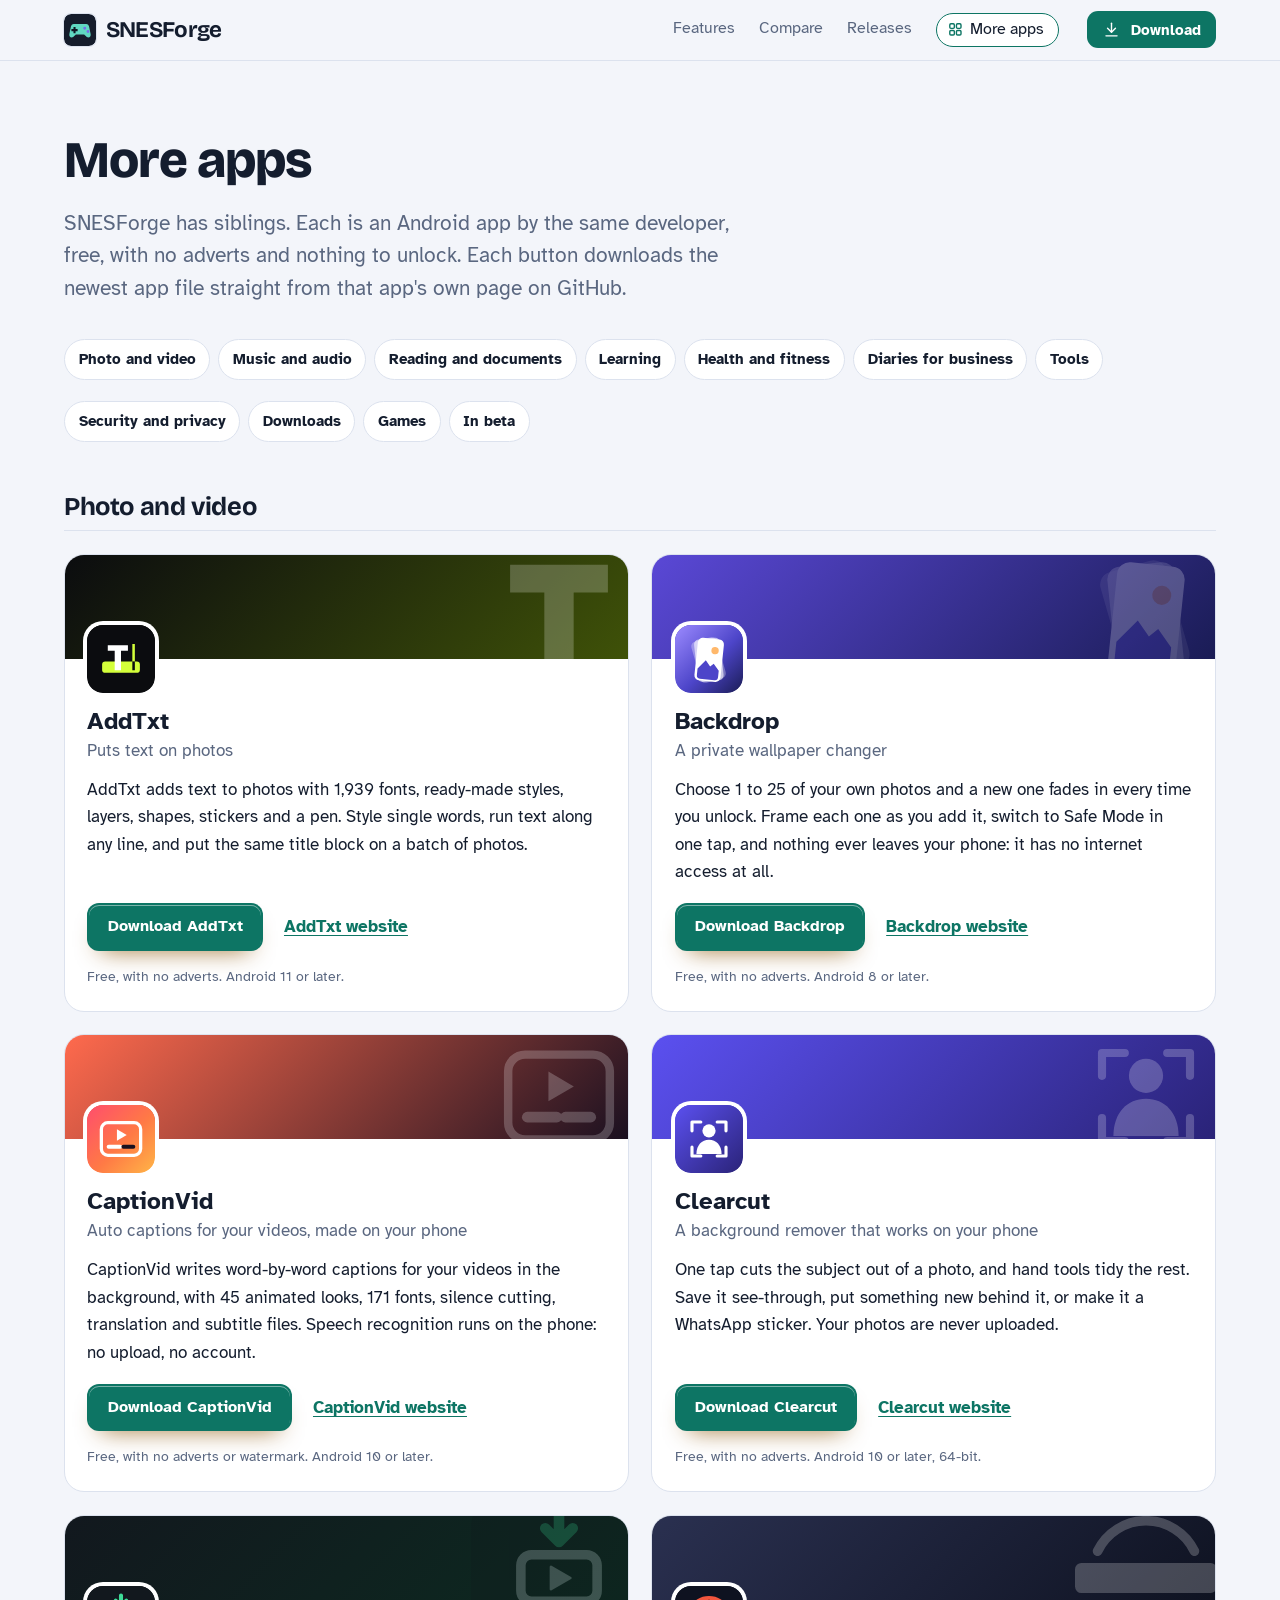
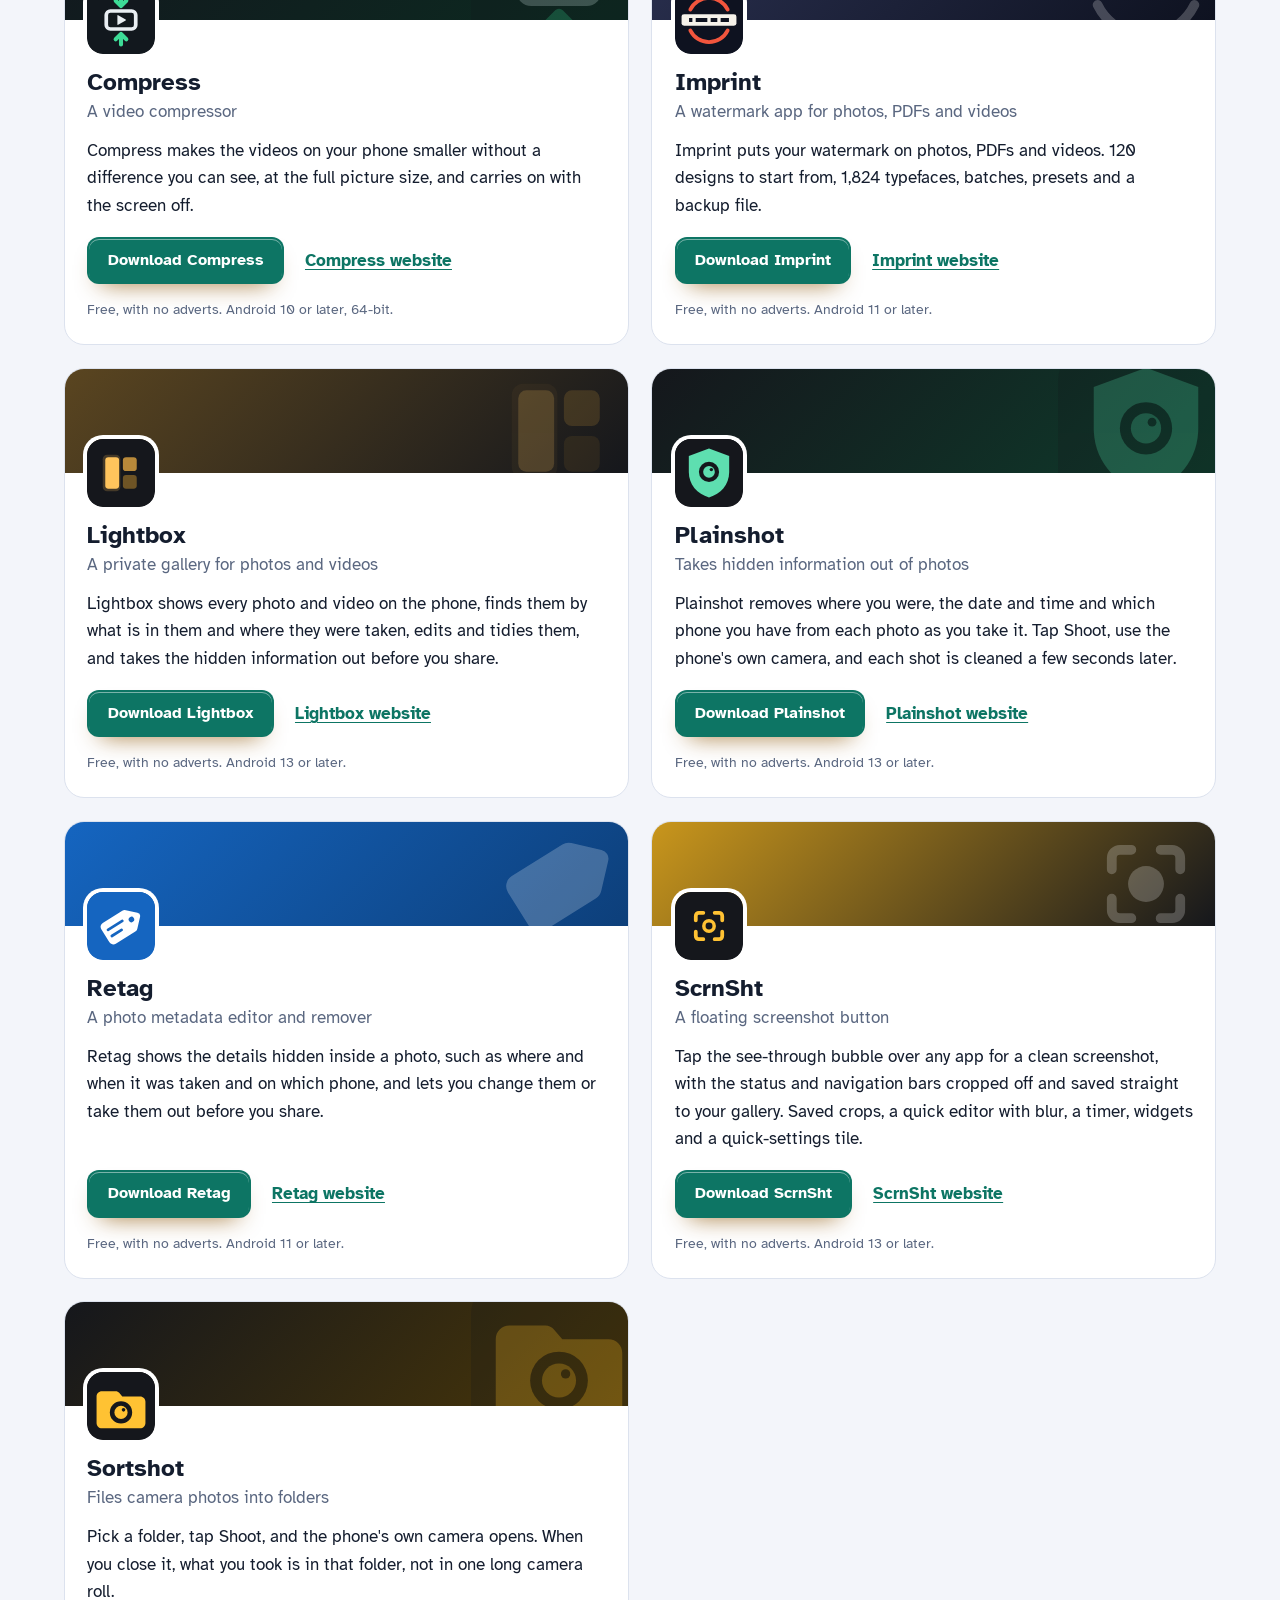
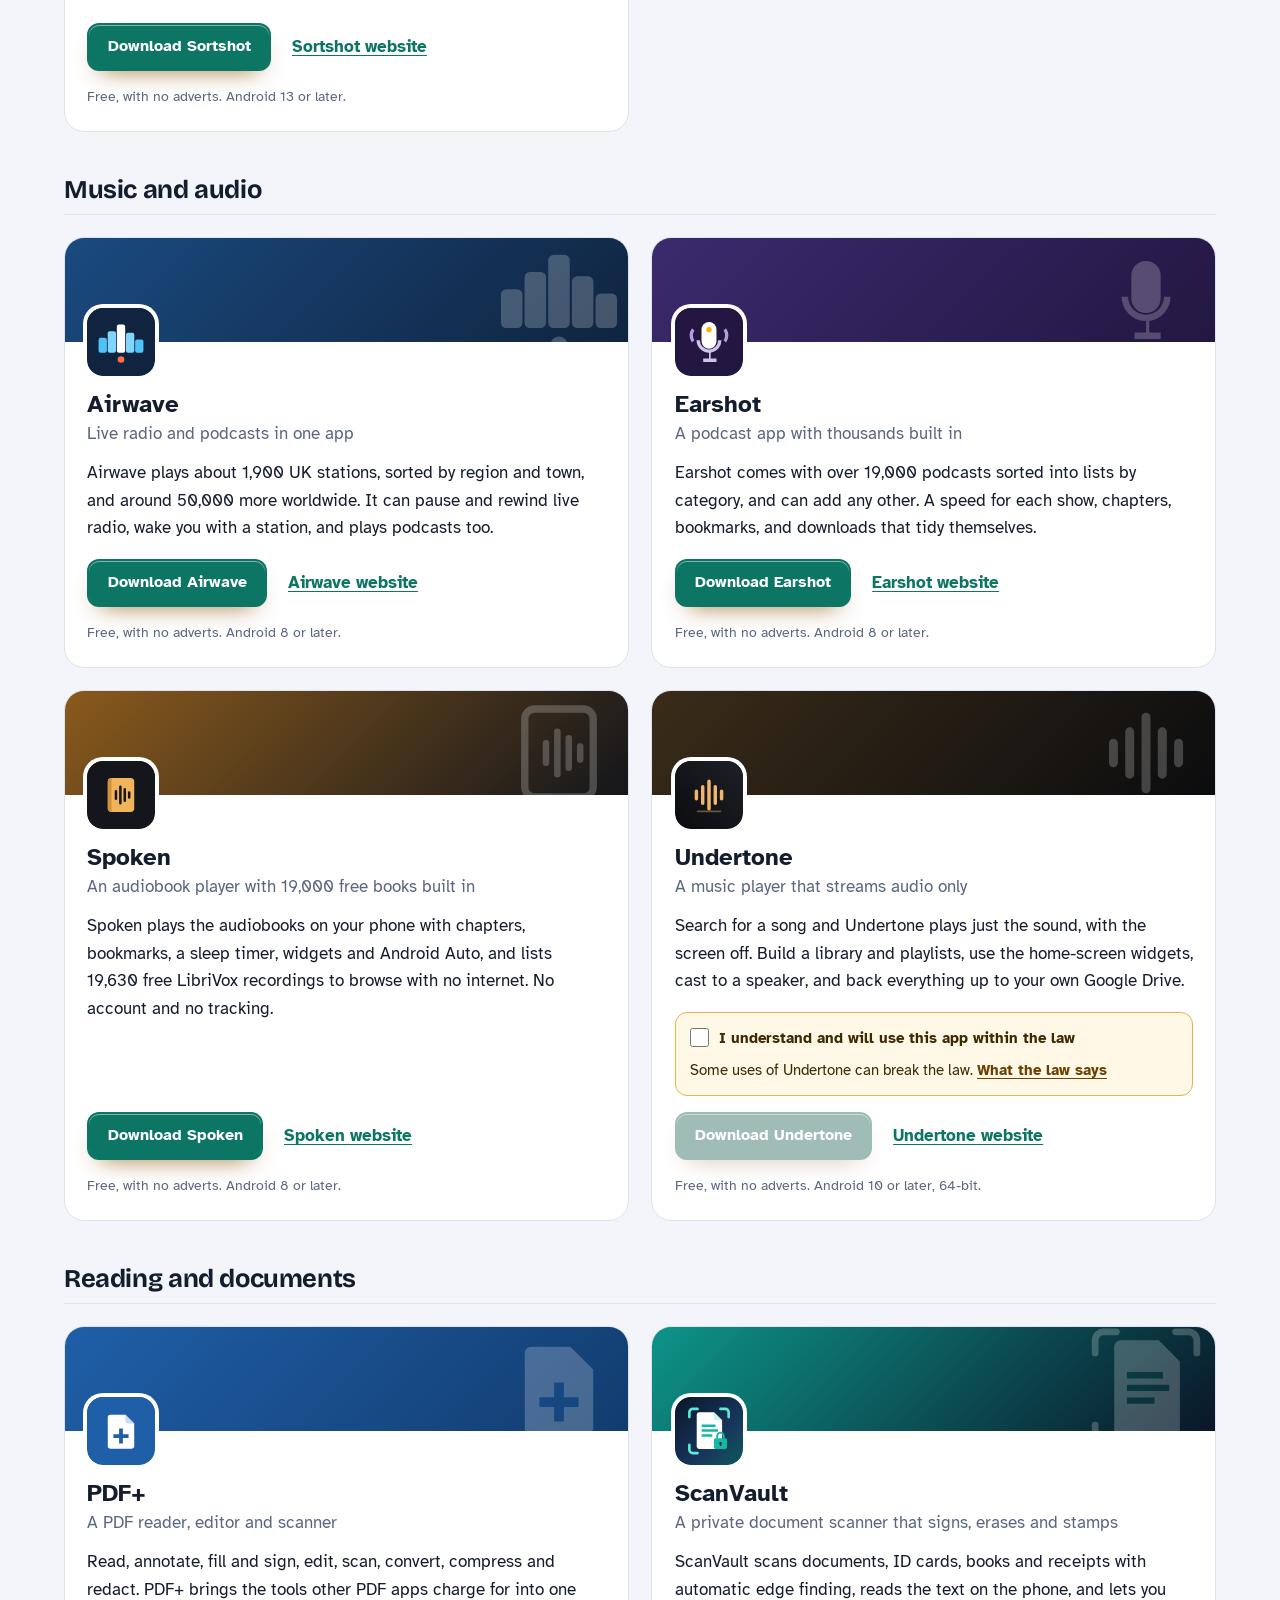
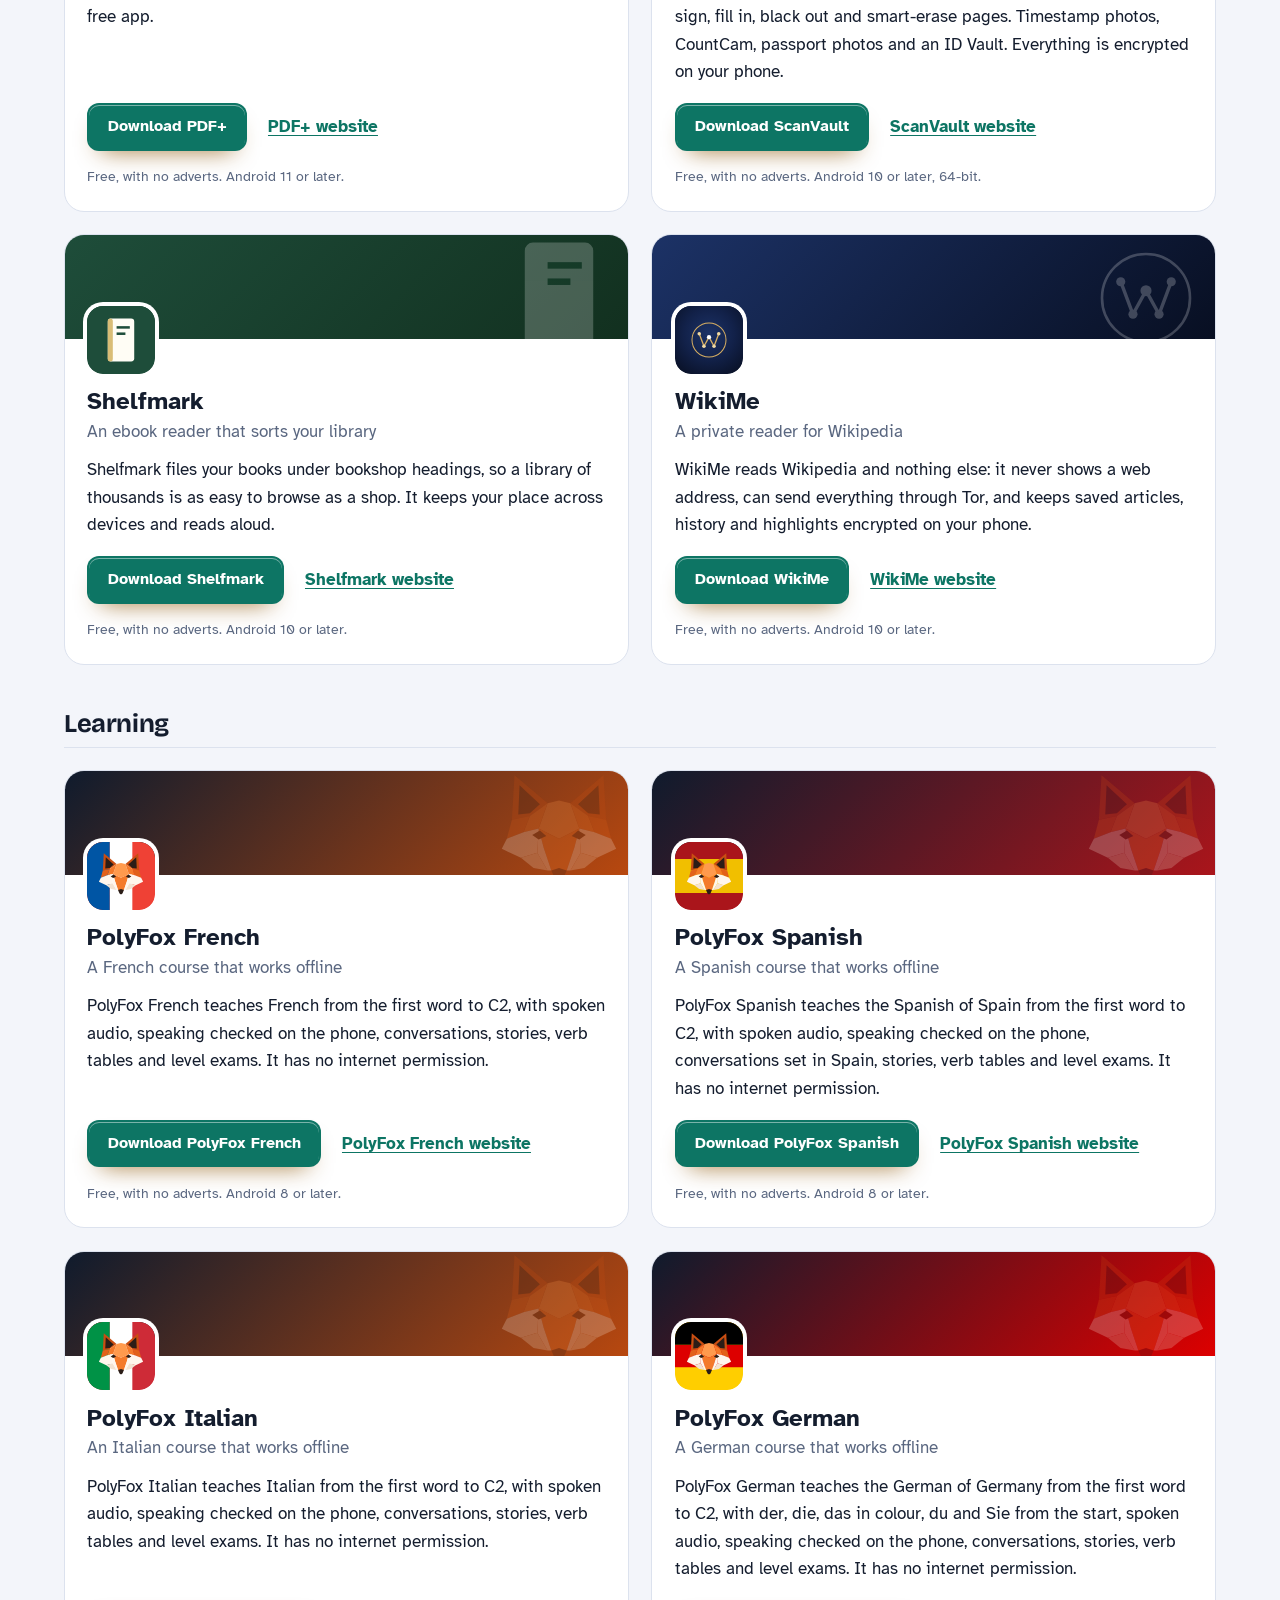
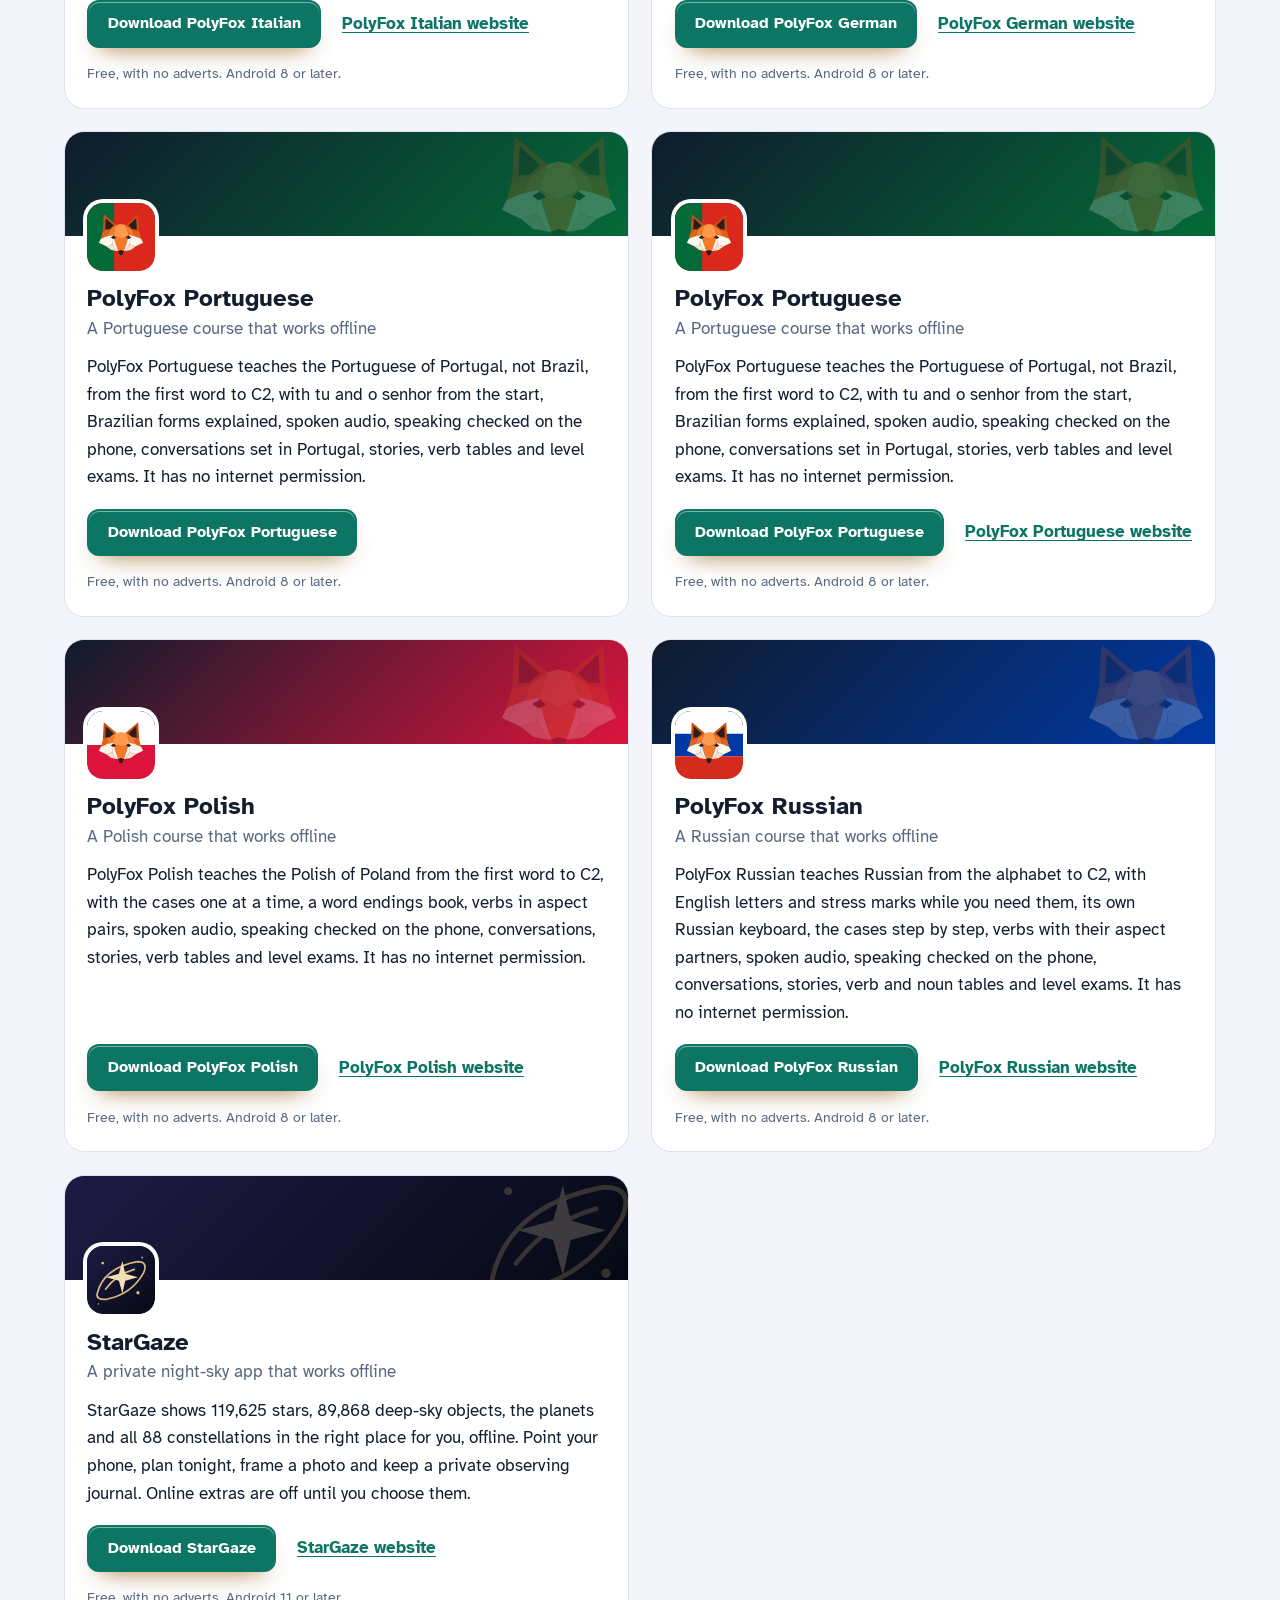
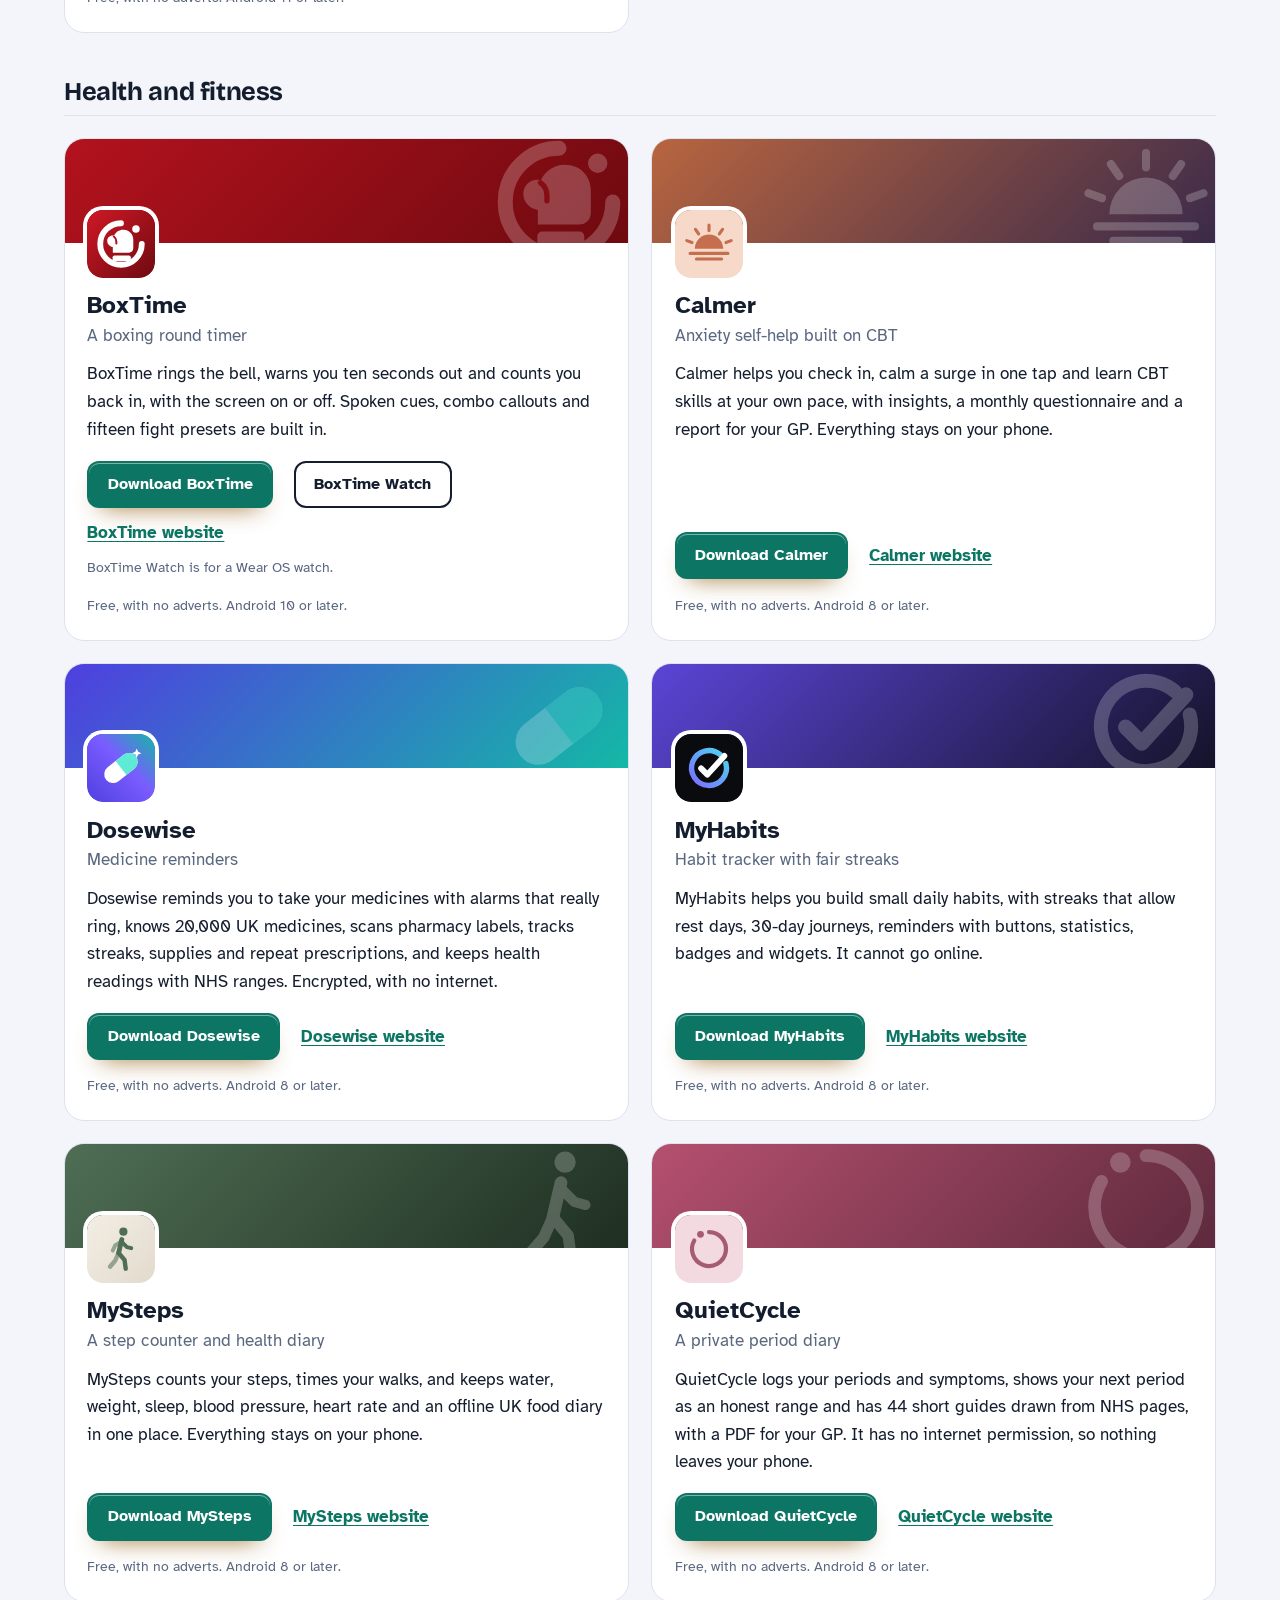
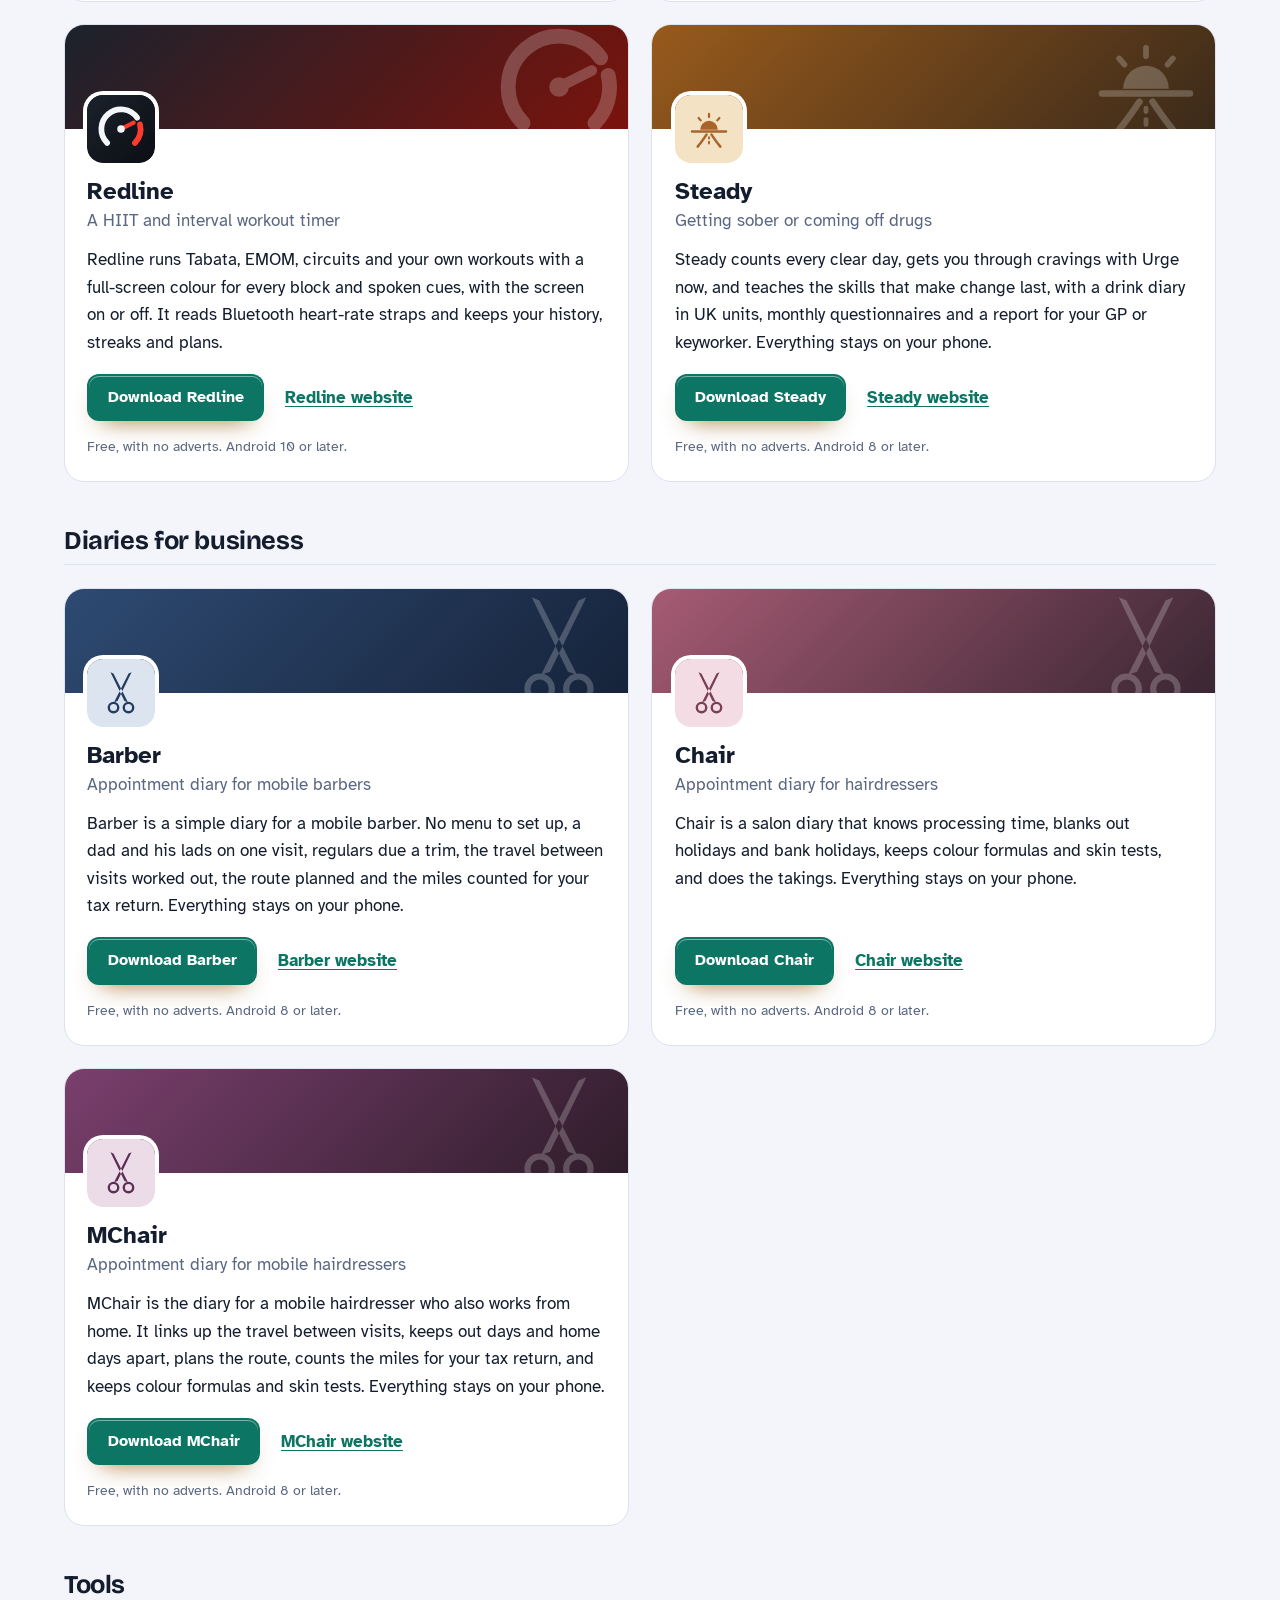
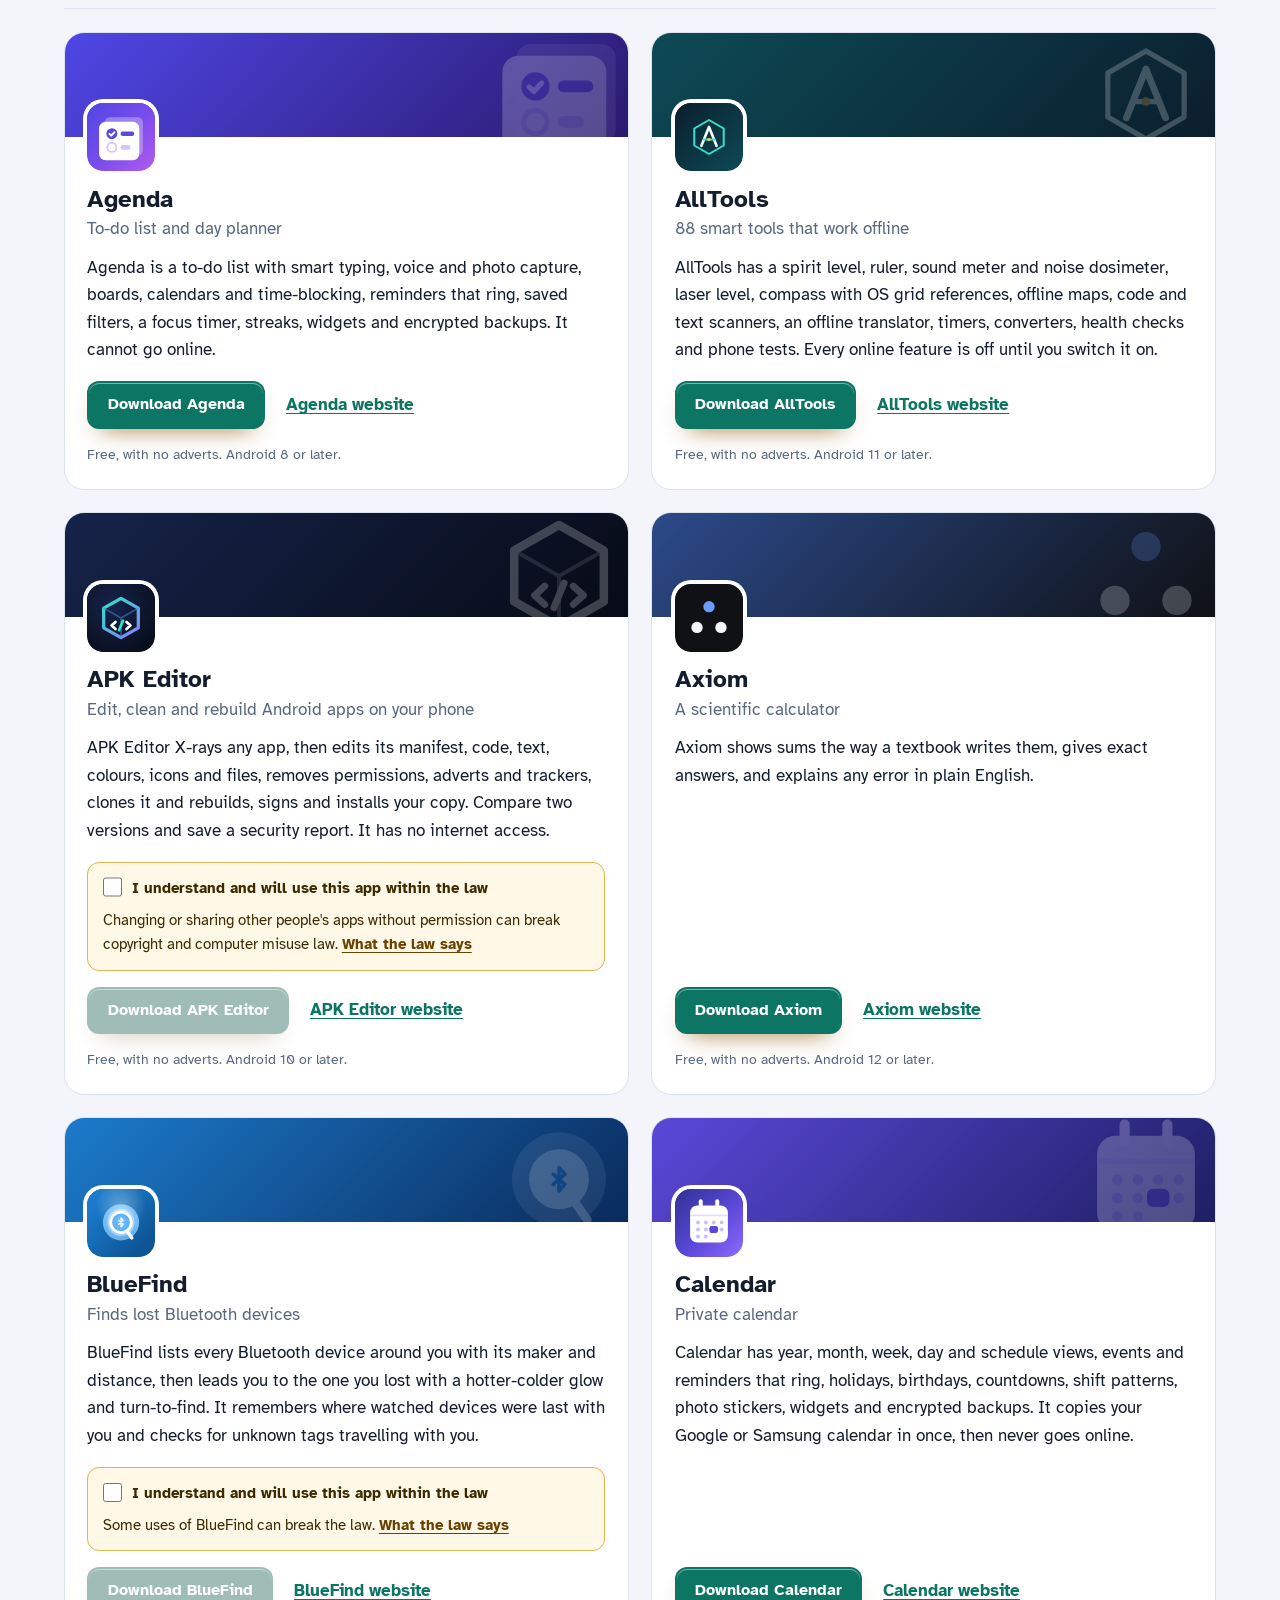
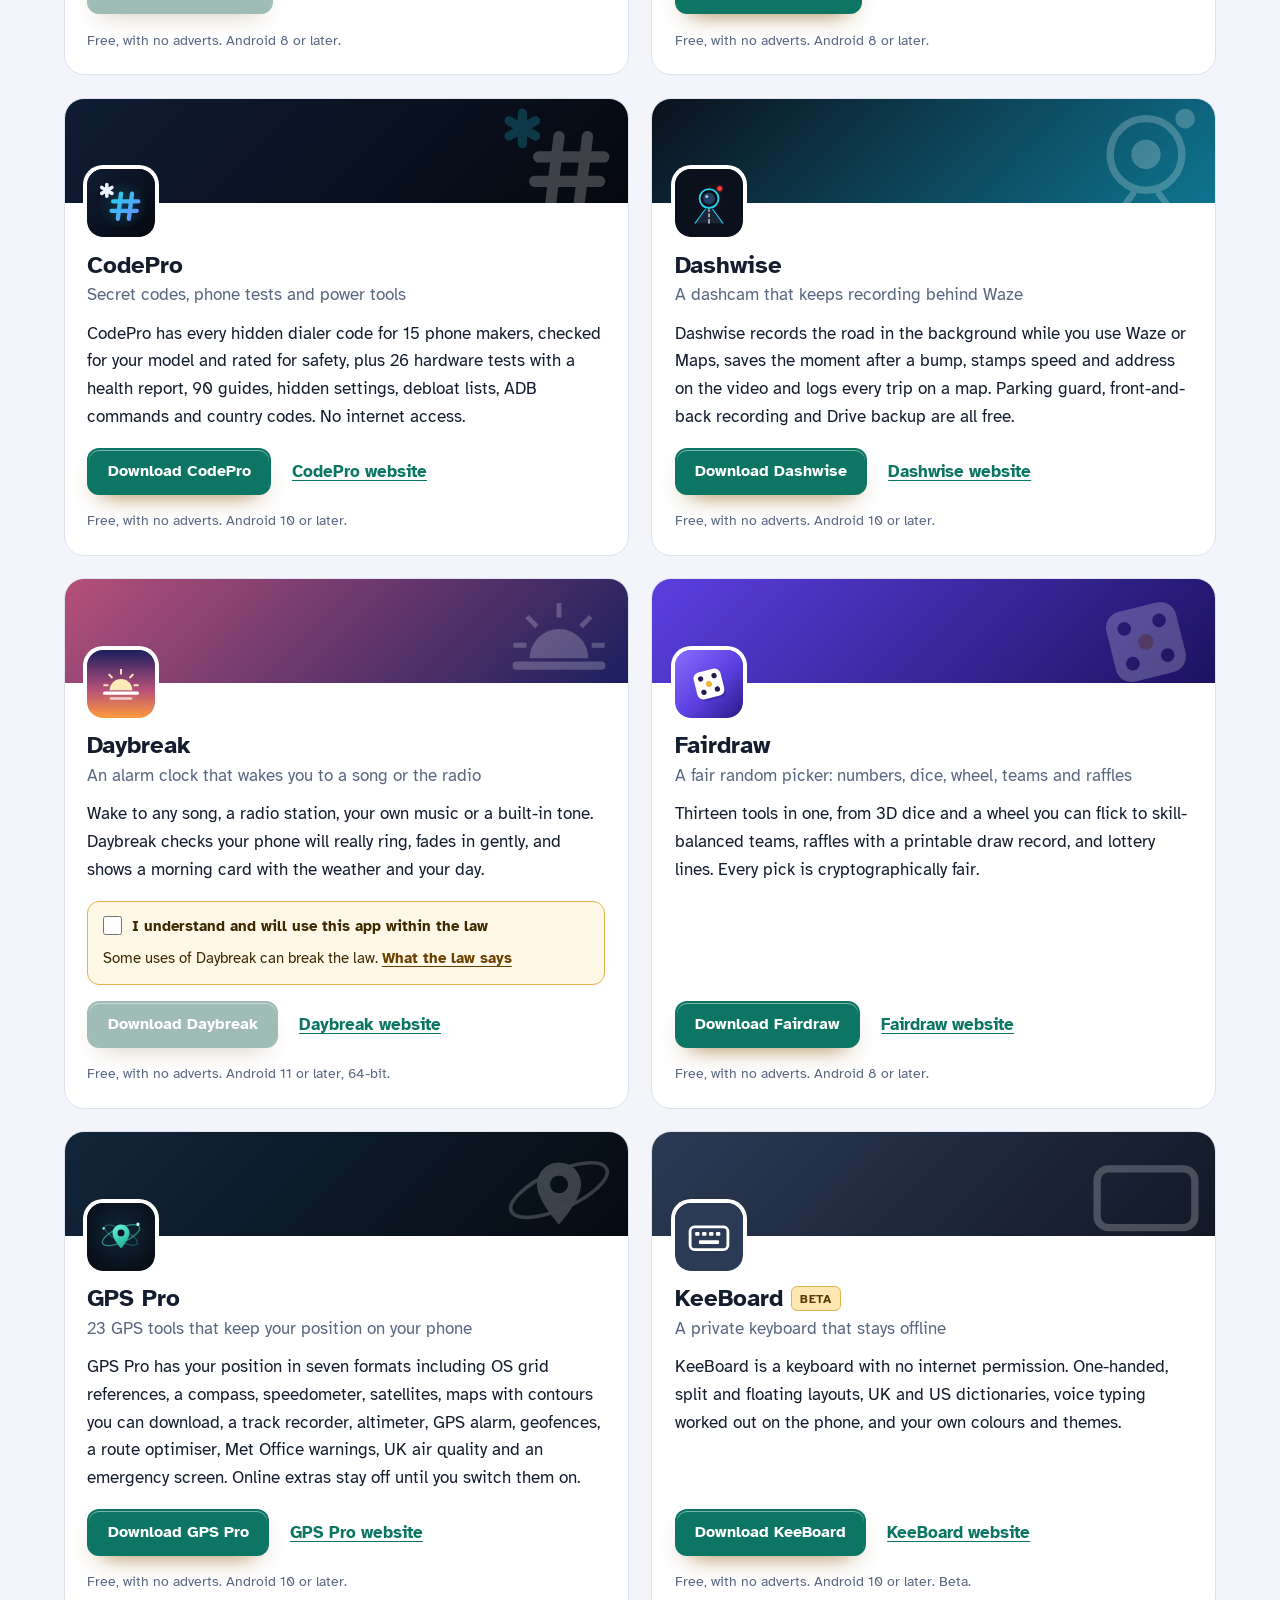
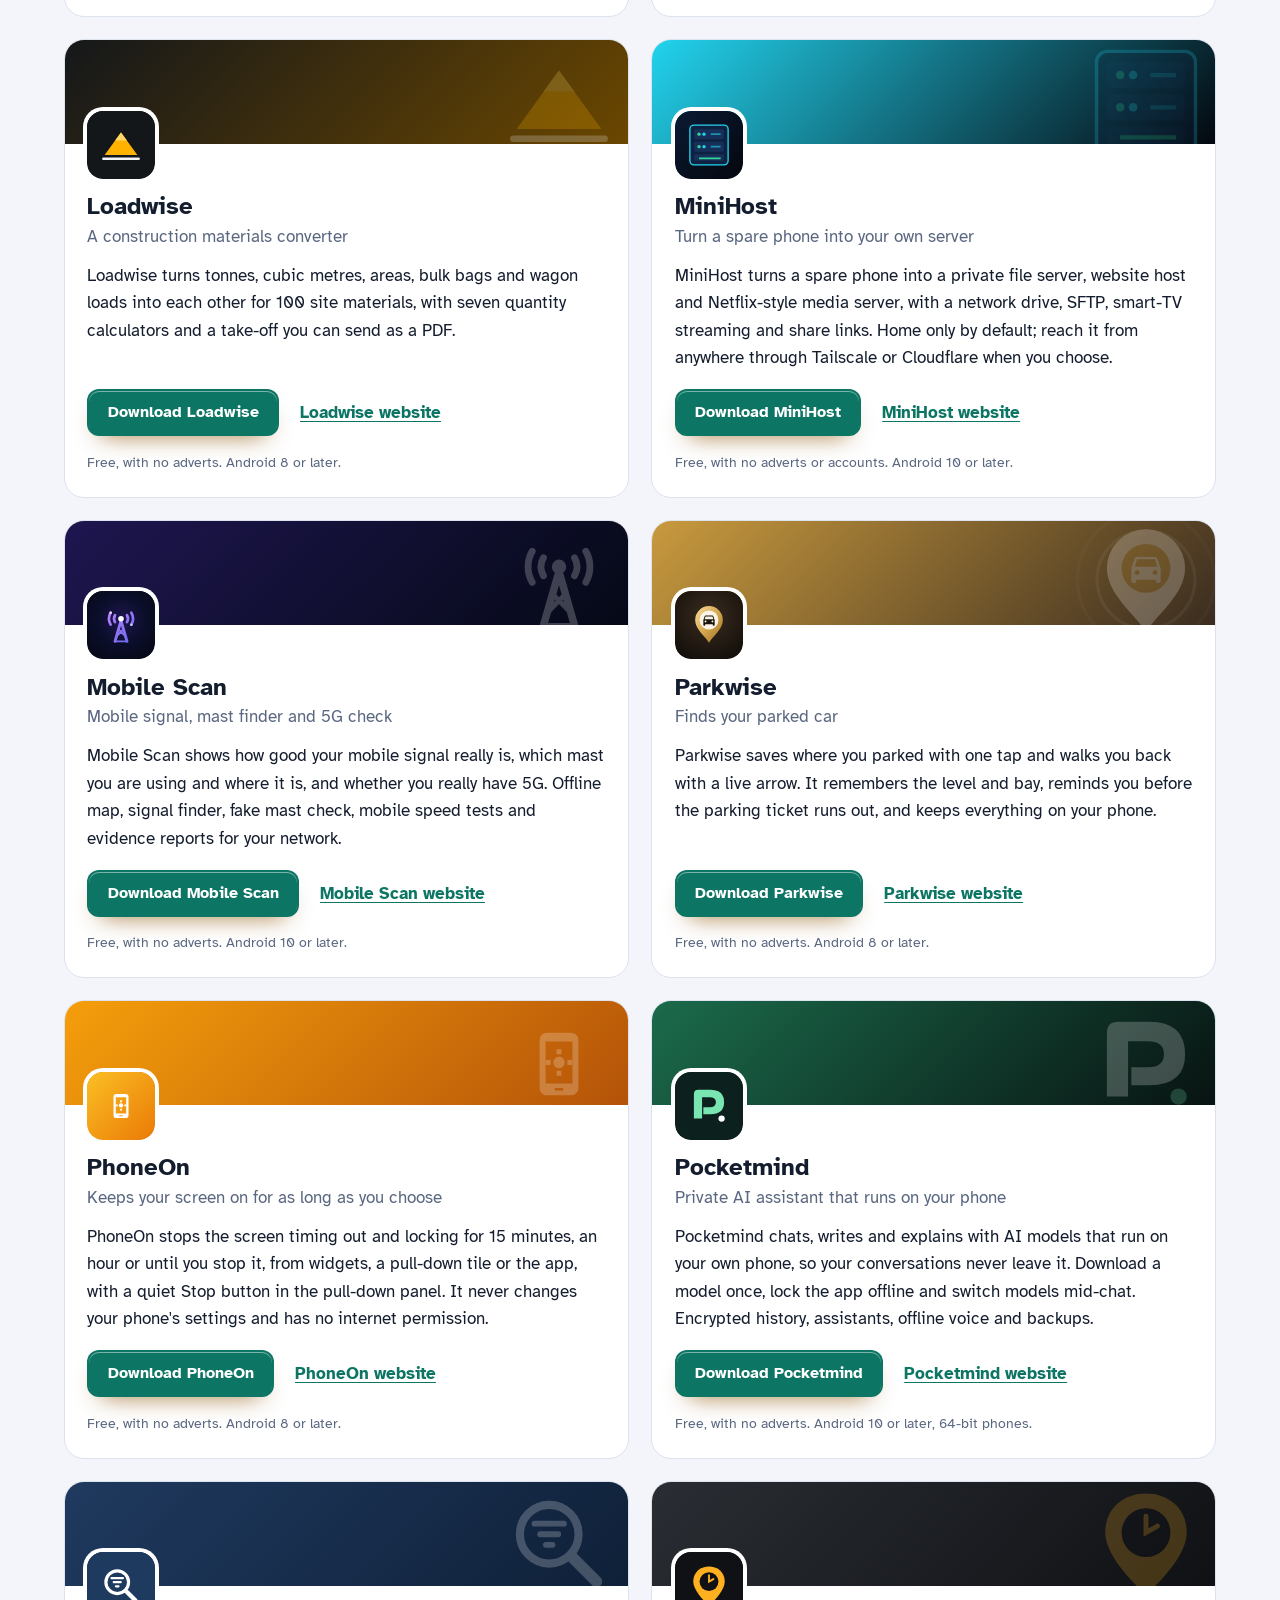
==== commit b629dd2e: "More apps: add PolyFox Portuguese" ====
--- a/more-apps.html
+++ b/more-apps.html
@@ -4,7 +4,7 @@
 <meta charset="utf-8">
 <meta name="viewport" content="width=device-width, initial-scale=1">
 <title>More free Android apps from the maker of SNESForge</title>
-<meta name="description" content="All 95 free Android apps from the maker of SNESForge, in one list by category, each with its download and a link to its website.">
+<meta name="description" content="All 96 free Android apps from the maker of SNESForge, in one list by category, each with its download and a link to its website.">
 <meta name="author" content="Jonathan Jackson">
 <link rel="canonical" href="https://customgpter.github.io/snesforge/more-apps.html">
 <meta name="theme-color" content="#f3f5fa" media="(prefers-color-scheme: light)">
@@ -12,7 +12,7 @@
 <meta property="og:type" content="website">
 <meta property="og:site_name" content="SNESForge">
 <meta property="og:title" content="More free Android apps from the maker of SNESForge">
-<meta property="og:description" content="All 95 free Android apps from the maker of SNESForge, in one list by category, each with its download and a link to its website.">
+<meta property="og:description" content="All 96 free Android apps from the maker of SNESForge, in one list by category, each with its download and a link to its website.">
 <meta property="og:url" content="https://customgpter.github.io/snesforge/more-apps.html">
 <meta property="og:image" content="https://customgpter.github.io/snesforge/assets/og.png">
 <meta property="og:image:width" content="1200">
@@ -26,7 +26,7 @@
 <link rel="preload" href="./assets/fonts/atkinson-hyperlegible-latin-400-normal.woff2" as="font" type="font/woff2" crossorigin>
 <link rel="stylesheet" href="./assets/site.css?v=1">
 <link rel="stylesheet" href="./assets/house.css?v=1">
-<script type="application/ld+json">{"@context":"https://schema.org","@type":"ItemList","name":"Apps from the maker of SNESForge","url":"https://customgpter.github.io/snesforge/more-apps.html","itemListElement":[{"@type":"ListItem","position":1,"name":"AddTxt","url":"https://customgpter.github.io/addtxt/"},{"@type":"ListItem","position":2,"name":"Backdrop","url":"https://customgpter.github.io/backdrop/"},{"@type":"ListItem","position":3,"name":"CaptionVid","url":"https://customgpter.github.io/captionvid/"},{"@type":"ListItem","position":4,"name":"Clearcut","url":"https://customgpter.github.io/clearcut/"},{"@type":"ListItem","position":5,"name":"Compress","url":"https://customgpter.github.io/compress/"},{"@type":"ListItem","position":6,"name":"Imprint","url":"https://customgpter.github.io/imprint/"},{"@type":"ListItem","position":7,"name":"Lightbox","url":"https://customgpter.github.io/lightbox/"},{"@type":"ListItem","position":8,"name":"Plainshot","url":"https://customgpter.github.io/plainshot/"},{"@type":"ListItem","position":9,"name":"Retag","url":"https://customgpter.github.io/retag/"},{"@type":"ListItem","position":10,"name":"ScrnSht","url":"https://customgpter.github.io/scrnsht/"},{"@type":"ListItem","position":11,"name":"Sortshot","url":"https://customgpter.github.io/sortshot/"},{"@type":"ListItem","position":12,"name":"Airwave","url":"https://customgpter.github.io/airwave/"},{"@type":"ListItem","position":13,"name":"Earshot","url":"https://customgpter.github.io/earshot/"},{"@type":"ListItem","position":14,"name":"Spoken","url":"https://customgpter.github.io/spoken/"},{"@type":"ListItem","position":15,"name":"Undertone","url":"https://customgpter.github.io/undertone/"},{"@type":"ListItem","position":16,"name":"PDF+","url":"https://customgpter.github.io/pdfplus/"},{"@type":"ListItem","position":17,"name":"ScanVault","url":"https://customgpter.github.io/scanvault/"},{"@type":"ListItem","position":18,"name":"Shelfmark","url":"https://customgpter.github.io/shelfmark/"},{"@type":"ListItem","position":19,"name":"WikiMe","url":"https://customgpter.github.io/wikime/"},{"@type":"ListItem","position":20,"name":"PolyFox French","url":"https://customgpter.github.io/polyfox/"},{"@type":"ListItem","position":21,"name":"PolyFox German","url":"https://customgpter.github.io/polyfox-german/"},{"@type":"ListItem","position":22,"name":"PolyFox Polish","url":"https://customgpter.github.io/polyfox-polish/"},{"@type":"ListItem","position":23,"name":"PolyFox Russian","url":"https://customgpter.github.io/polyfox-russian/"},{"@type":"ListItem","position":24,"name":"StarGaze","url":"https://customgpter.github.io/stargaze/"},{"@type":"ListItem","position":25,"name":"BoxTime","url":"https://customgpter.github.io/boxtime/"},{"@type":"ListItem","position":26,"name":"Calmer","url":"https://customgpter.github.io/calmer/"},{"@type":"ListItem","position":27,"name":"Dosewise","url":"https://customgpter.github.io/dosewise/"},{"@type":"ListItem","position":28,"name":"MyHabits","url":"https://customgpter.github.io/myhabits/"},{"@type":"ListItem","position":29,"name":"MySteps","url":"https://customgpter.github.io/mysteps/"},{"@type":"ListItem","position":30,"name":"QuietCycle","url":"https://customgpter.github.io/quietcycle/"},{"@type":"ListItem","position":31,"name":"Redline","url":"https://customgpter.github.io/redline/"},{"@type":"ListItem","position":32,"name":"Steady","url":"https://customgpter.github.io/steady/"},{"@type":"ListItem","position":33,"name":"Barber","url":"https://customgpter.github.io/barber/"},{"@type":"ListItem","position":34,"name":"Chair","url":"https://customgpter.github.io/chair/"},{"@type":"ListItem","position":35,"name":"MChair","url":"https://customgpter.github.io/mchair/"},{"@type":"ListItem","position":36,"name":"Agenda","url":"https://customgpter.github.io/agenda/"},{"@type":"ListItem","position":37,"name":"AllTools","url":"https://customgpter.github.io/alltools/"},{"@type":"ListItem","position":38,"name":"APK Editor","url":"https://customgpter.github.io/apkeditor/"},{"@type":"ListItem","position":39,"name":"Axiom","url":"https://customgpter.github.io/axiom/"},{"@type":"ListItem","position":40,"name":"BlueFind","url":"https://customgpter.github.io/bluefind/"},{"@type":"ListItem","position":41,"name":"Calendar","url":"https://customgpter.github.io/calendar/"},{"@type":"ListItem","position":42,"name":"CodePro","url":"https://customgpter.github.io/codepro/"},{"@type":"ListItem","position":43,"name":"Dashwise","url":"https://customgpter.github.io/dashwise/"},{"@type":"ListItem","position":44,"name":"Daybreak","url":"https://customgpter.github.io/daybreak/"},{"@type":"ListItem","position":45,"name":"Fairdraw","url":"https://customgpter.github.io/fairdraw/"},{"@type":"ListItem","position":46,"name":"GPS Pro","url":"https://customgpter.github.io/gpspro/"},{"@type":"ListItem","position":47,"name":"KeeBoard","url":"https://customgpter.github.io/keeboard/"},{"@type":"ListItem","position":48,"name":"Loadwise","url":"https://customgpter.github.io/loadwise/"},{"@type":"ListItem","position":49,"name":"MiniHost","url":"https://customgpter.github.io/minihost/"},{"@type":"ListItem","position":50,"name":"Mobile Scan","url":"https://customgpter.github.io/mobilescan/"},{"@type":"ListItem","position":51,"name":"Parkwise","url":"https://customgpter.github.io/parkwise/"},{"@type":"ListItem","position":52,"name":"Pocketmind","url":"https://customgpter.github.io/pocketmind/"},{"@type":"ListItem","position":53,"name":"Refine","url":"https://customgpter.github.io/refine/"},{"@type":"ListItem","position":54,"name":"Shiftwise","url":"https://customgpter.github.io/shiftwise/"},{"@type":"ListItem","position":55,"name":"SimpleCalc","url":"https://customgpter.github.io/simplecalc/"},{"@type":"ListItem","position":56,"name":"Skyline","url":"https://customgpter.github.io/skyline/"},{"@type":"ListItem","position":57,"name":"Slipway","url":"https://customgpter.github.io/slipway/"},{"@type":"ListItem","position":58,"name":"Tagger","url":"https://customgpter.github.io/tagger/"},{"@type":"ListItem","position":59,"name":"TotalClean","url":"https://customgpter.github.io/totalclean/"},{"@type":"ListItem","position":60,"name":"TVLink","url":"https://customgpter.github.io/tvlink/"},{"@type":"ListItem","position":61,"name":"Unbox","url":"https://customgpter.github.io/unbox/"},{"@type":"ListItem","position":62,"name":"WhatsKeep","url":"https://customgpter.github.io/whatskeep/"},{"@type":"ListItem","position":63,"name":"WiFi Scan","url":"https://customgpter.github.io/wifiscan/"},{"@type":"ListItem","position":64,"name":"Auditly","url":"https://customgpter.github.io/auditly/"},{"@type":"ListItem","position":65,"name":"Backchannel","url":"https://customgpter.github.io/backchannel/"},{"@type":"ListItem","position":66,"name":"ENotes","url":"https://customgpter.github.io/enotes/"},{"@type":"ListItem","position":67,"name":"FindMe","url":"https://customgpter.github.io/findme/"},{"@type":"ListItem","position":68,"name":"iLock","url":"https://customgpter.github.io/ilock/"},{"@type":"ListItem","position":69,"name":"ImSafe","url":"https://customgpter.github.io/imsafe/"},{"@type":"ListItem","position":70,"name":"IShred","url":"https://customgpter.github.io/ishred/"},{"@type":"ListItem","position":71,"name":"LockBox","url":"https://customgpter.github.io/lockbox/"},{"@type":"ListItem","position":72,"name":"PassVault","url":"https://customgpter.github.io/passvault/"},{"@type":"ListItem","position":73,"name":"SpyFind","url":"https://customgpter.github.io/spyfind/"},{"@type":"ListItem","position":74,"name":"TextWipe","url":"https://customgpter.github.io/textwipe/"},{"@type":"ListItem","position":75,"name":"Tracewire","url":"https://customgpter.github.io/tracewire/"},{"@type":"ListItem","position":76,"name":"Vigil","url":"https://customgpter.github.io/vigil/"},{"@type":"ListItem","position":77,"name":"Grab","url":"https://customgpter.github.io/grab/"},{"@type":"ListItem","position":78,"name":"Swarm","url":"https://customgpter.github.io/swarm/"},{"@type":"ListItem","position":79,"name":"Plane Games","url":"https://customgpter.github.io/plane-games/"},{"@type":"ListItem","position":80,"name":"Ninefold","url":"https://customgpter.github.io/ninefold/"},{"@type":"ListItem","position":81,"name":"Cubewise","url":"https://customgpter.github.io/cubewise/"},{"@type":"ListItem","position":82,"name":"Tilewise","url":"https://customgpter.github.io/tilewise/"},{"@type":"ListItem","position":83,"name":"Letterwise","url":"https://customgpter.github.io/letterwise/"},{"@type":"ListItem","position":84,"name":"Kingside","url":"https://customgpter.github.io/kingside/"},{"@type":"ListItem","position":85,"name":"Deckhand","url":"https://customgpter.github.io/deckhand/"},{"@type":"ListItem","position":86,"name":"SNESForge","url":"https://customgpter.github.io/snesforge/"},{"@type":"ListItem","position":87,"name":"Fame Boy","url":"https://customgpter.github.io/fameboy/"},{"@type":"ListItem","position":88,"name":"PSPPro","url":"https://customgpter.github.io/psppro/"},{"@type":"ListItem","position":89,"name":"MegaGen","url":"https://customgpter.github.io/megagen/"},{"@type":"ListItem","position":90,"name":"QVR","url":"https://customgpter.github.io/qvr/"},{"@type":"ListItem","position":91,"name":"QVR Watch","url":"https://customgpter.github.io/qvr-watch/"},{"@type":"ListItem","position":92,"name":"QVRLite","url":"https://customgpter.github.io/qvrlite/"},{"@type":"ListItem","position":93,"name":"Onionz","url":"https://customgpter.github.io/onionz/"},{"@type":"ListItem","position":94,"name":"OnionzWeb","url":"https://customgpter.github.io/onionzweb/"}]}</script>
+<script type="application/ld+json">{"@context":"https://schema.org","@type":"ItemList","name":"Apps from the maker of SNESForge","url":"https://customgpter.github.io/snesforge/more-apps.html","itemListElement":[{"@type":"ListItem","position":1,"name":"AddTxt","url":"https://customgpter.github.io/addtxt/"},{"@type":"ListItem","position":2,"name":"Backdrop","url":"https://customgpter.github.io/backdrop/"},{"@type":"ListItem","position":3,"name":"CaptionVid","url":"https://customgpter.github.io/captionvid/"},{"@type":"ListItem","position":4,"name":"Clearcut","url":"https://customgpter.github.io/clearcut/"},{"@type":"ListItem","position":5,"name":"Compress","url":"https://customgpter.github.io/compress/"},{"@type":"ListItem","position":6,"name":"Imprint","url":"https://customgpter.github.io/imprint/"},{"@type":"ListItem","position":7,"name":"Lightbox","url":"https://customgpter.github.io/lightbox/"},{"@type":"ListItem","position":8,"name":"Plainshot","url":"https://customgpter.github.io/plainshot/"},{"@type":"ListItem","position":9,"name":"Retag","url":"https://customgpter.github.io/retag/"},{"@type":"ListItem","position":10,"name":"ScrnSht","url":"https://customgpter.github.io/scrnsht/"},{"@type":"ListItem","position":11,"name":"Sortshot","url":"https://customgpter.github.io/sortshot/"},{"@type":"ListItem","position":12,"name":"Airwave","url":"https://customgpter.github.io/airwave/"},{"@type":"ListItem","position":13,"name":"Earshot","url":"https://customgpter.github.io/earshot/"},{"@type":"ListItem","position":14,"name":"Spoken","url":"https://customgpter.github.io/spoken/"},{"@type":"ListItem","position":15,"name":"Undertone","url":"https://customgpter.github.io/undertone/"},{"@type":"ListItem","position":16,"name":"PDF+","url":"https://customgpter.github.io/pdfplus/"},{"@type":"ListItem","position":17,"name":"ScanVault","url":"https://customgpter.github.io/scanvault/"},{"@type":"ListItem","position":18,"name":"Shelfmark","url":"https://customgpter.github.io/shelfmark/"},{"@type":"ListItem","position":19,"name":"WikiMe","url":"https://customgpter.github.io/wikime/"},{"@type":"ListItem","position":20,"name":"PolyFox French","url":"https://customgpter.github.io/polyfox/"},{"@type":"ListItem","position":21,"name":"PolyFox German","url":"https://customgpter.github.io/polyfox-german/"},{"@type":"ListItem","position":22,"name":"PolyFox Portuguese","url":"https://customgpter.github.io/polyfox-portuguese/"},{"@type":"ListItem","position":23,"name":"PolyFox Polish","url":"https://customgpter.github.io/polyfox-polish/"},{"@type":"ListItem","position":24,"name":"PolyFox Russian","url":"https://customgpter.github.io/polyfox-russian/"},{"@type":"ListItem","position":25,"name":"StarGaze","url":"https://customgpter.github.io/stargaze/"},{"@type":"ListItem","position":26,"name":"BoxTime","url":"https://customgpter.github.io/boxtime/"},{"@type":"ListItem","position":27,"name":"Calmer","url":"https://customgpter.github.io/calmer/"},{"@type":"ListItem","position":28,"name":"Dosewise","url":"https://customgpter.github.io/dosewise/"},{"@type":"ListItem","position":29,"name":"MyHabits","url":"https://customgpter.github.io/myhabits/"},{"@type":"ListItem","position":30,"name":"MySteps","url":"https://customgpter.github.io/mysteps/"},{"@type":"ListItem","position":31,"name":"QuietCycle","url":"https://customgpter.github.io/quietcycle/"},{"@type":"ListItem","position":32,"name":"Redline","url":"https://customgpter.github.io/redline/"},{"@type":"ListItem","position":33,"name":"Steady","url":"https://customgpter.github.io/steady/"},{"@type":"ListItem","position":34,"name":"Barber","url":"https://customgpter.github.io/barber/"},{"@type":"ListItem","position":35,"name":"Chair","url":"https://customgpter.github.io/chair/"},{"@type":"ListItem","position":36,"name":"MChair","url":"https://customgpter.github.io/mchair/"},{"@type":"ListItem","position":37,"name":"Agenda","url":"https://customgpter.github.io/agenda/"},{"@type":"ListItem","position":38,"name":"AllTools","url":"https://customgpter.github.io/alltools/"},{"@type":"ListItem","position":39,"name":"APK Editor","url":"https://customgpter.github.io/apkeditor/"},{"@type":"ListItem","position":40,"name":"Axiom","url":"https://customgpter.github.io/axiom/"},{"@type":"ListItem","position":41,"name":"BlueFind","url":"https://customgpter.github.io/bluefind/"},{"@type":"ListItem","position":42,"name":"Calendar","url":"https://customgpter.github.io/calendar/"},{"@type":"ListItem","position":43,"name":"CodePro","url":"https://customgpter.github.io/codepro/"},{"@type":"ListItem","position":44,"name":"Dashwise","url":"https://customgpter.github.io/dashwise/"},{"@type":"ListItem","position":45,"name":"Daybreak","url":"https://customgpter.github.io/daybreak/"},{"@type":"ListItem","position":46,"name":"Fairdraw","url":"https://customgpter.github.io/fairdraw/"},{"@type":"ListItem","position":47,"name":"GPS Pro","url":"https://customgpter.github.io/gpspro/"},{"@type":"ListItem","position":48,"name":"KeeBoard","url":"https://customgpter.github.io/keeboard/"},{"@type":"ListItem","position":49,"name":"Loadwise","url":"https://customgpter.github.io/loadwise/"},{"@type":"ListItem","position":50,"name":"MiniHost","url":"https://customgpter.github.io/minihost/"},{"@type":"ListItem","position":51,"name":"Mobile Scan","url":"https://customgpter.github.io/mobilescan/"},{"@type":"ListItem","position":52,"name":"Parkwise","url":"https://customgpter.github.io/parkwise/"},{"@type":"ListItem","position":53,"name":"Pocketmind","url":"https://customgpter.github.io/pocketmind/"},{"@type":"ListItem","position":54,"name":"Refine","url":"https://customgpter.github.io/refine/"},{"@type":"ListItem","position":55,"name":"Shiftwise","url":"https://customgpter.github.io/shiftwise/"},{"@type":"ListItem","position":56,"name":"SimpleCalc","url":"https://customgpter.github.io/simplecalc/"},{"@type":"ListItem","position":57,"name":"Skyline","url":"https://customgpter.github.io/skyline/"},{"@type":"ListItem","position":58,"name":"Slipway","url":"https://customgpter.github.io/slipway/"},{"@type":"ListItem","position":59,"name":"Tagger","url":"https://customgpter.github.io/tagger/"},{"@type":"ListItem","position":60,"name":"TotalClean","url":"https://customgpter.github.io/totalclean/"},{"@type":"ListItem","position":61,"name":"TVLink","url":"https://customgpter.github.io/tvlink/"},{"@type":"ListItem","position":62,"name":"Unbox","url":"https://customgpter.github.io/unbox/"},{"@type":"ListItem","position":63,"name":"WhatsKeep","url":"https://customgpter.github.io/whatskeep/"},{"@type":"ListItem","position":64,"name":"WiFi Scan","url":"https://customgpter.github.io/wifiscan/"},{"@type":"ListItem","position":65,"name":"Auditly","url":"https://customgpter.github.io/auditly/"},{"@type":"ListItem","position":66,"name":"Backchannel","url":"https://customgpter.github.io/backchannel/"},{"@type":"ListItem","position":67,"name":"ENotes","url":"https://customgpter.github.io/enotes/"},{"@type":"ListItem","position":68,"name":"FindMe","url":"https://customgpter.github.io/findme/"},{"@type":"ListItem","position":69,"name":"iLock","url":"https://customgpter.github.io/ilock/"},{"@type":"ListItem","position":70,"name":"ImSafe","url":"https://customgpter.github.io/imsafe/"},{"@type":"ListItem","position":71,"name":"IShred","url":"https://customgpter.github.io/ishred/"},{"@type":"ListItem","position":72,"name":"LockBox","url":"https://customgpter.github.io/lockbox/"},{"@type":"ListItem","position":73,"name":"PassVault","url":"https://customgpter.github.io/passvault/"},{"@type":"ListItem","position":74,"name":"SpyFind","url":"https://customgpter.github.io/spyfind/"},{"@type":"ListItem","position":75,"name":"TextWipe","url":"https://customgpter.github.io/textwipe/"},{"@type":"ListItem","position":76,"name":"Tracewire","url":"https://customgpter.github.io/tracewire/"},{"@type":"ListItem","position":77,"name":"Vigil","url":"https://customgpter.github.io/vigil/"},{"@type":"ListItem","position":78,"name":"Grab","url":"https://customgpter.github.io/grab/"},{"@type":"ListItem","position":79,"name":"Swarm","url":"https://customgpter.github.io/swarm/"},{"@type":"ListItem","position":80,"name":"Plane Games","url":"https://customgpter.github.io/plane-games/"},{"@type":"ListItem","position":81,"name":"Ninefold","url":"https://customgpter.github.io/ninefold/"},{"@type":"ListItem","position":82,"name":"Cubewise","url":"https://customgpter.github.io/cubewise/"},{"@type":"ListItem","position":83,"name":"Tilewise","url":"https://customgpter.github.io/tilewise/"},{"@type":"ListItem","position":84,"name":"Letterwise","url":"https://customgpter.github.io/letterwise/"},{"@type":"ListItem","position":85,"name":"Kingside","url":"https://customgpter.github.io/kingside/"},{"@type":"ListItem","position":86,"name":"Deckhand","url":"https://customgpter.github.io/deckhand/"},{"@type":"ListItem","position":87,"name":"SNESForge","url":"https://customgpter.github.io/snesforge/"},{"@type":"ListItem","position":88,"name":"Fame Boy","url":"https://customgpter.github.io/fameboy/"},{"@type":"ListItem","position":89,"name":"PSPPro","url":"https://customgpter.github.io/psppro/"},{"@type":"ListItem","position":90,"name":"MegaGen","url":"https://customgpter.github.io/megagen/"},{"@type":"ListItem","position":91,"name":"QVR","url":"https://customgpter.github.io/qvr/"},{"@type":"ListItem","position":92,"name":"QVR Watch","url":"https://customgpter.github.io/qvr-watch/"},{"@type":"ListItem","position":93,"name":"QVRLite","url":"https://customgpter.github.io/qvrlite/"},{"@type":"ListItem","position":94,"name":"Onionz","url":"https://customgpter.github.io/onionz/"},{"@type":"ListItem","position":95,"name":"OnionzWeb","url":"https://customgpter.github.io/onionzweb/"}]}</script>
 <link rel="stylesheet" href="./assets/apps-list.css?v=1">
 <script src="./assets/apps-list.js?v=1" defer></script>
 </head>
@@ -70,7 +70,7 @@
 <div class="mapps-group" role="group" aria-labelledby="apps-learning"><h2 class="mapps-cat" id="apps-learning">Learning</h2>
 <ul class="mapps"><li class="mapp" style="--b:#0f1b2d;--b2:#b8480f"><div class="mapp-cover" aria-hidden="true"><svg viewBox="0 0 108 108"><polygon fill="#C94E12" points="26.7,17.9 47.0,35.1 36.1,42.9 25.1,45.2"/><polygon fill="#C94E12" points="82.9,45.2 71.9,42.9 61.0,35.1 81.3,17.9"/><polygon fill="#2B1D17" points="29.8,24.1 42.3,35.8 36.1,41.3 29.0,42.1"/><polygon fill="#2B1D17" points="79.0,42.1 71.9,41.3 65.7,35.8 78.2,24.1"/><polygon fill="#FF9A4D" points="54.0,33.5 47.0,35.1 41.5,50.7 54.0,56.9"/><polygon fill="#FF9A4D" points="54.0,56.9 66.5,50.7 61.0,35.1 54.0,33.5"/><polygon fill="#F47A2A" points="47.0,35.1 36.1,42.9 32.2,53.0 41.5,50.7"/><polygon fill="#F47A2A" points="66.5,50.7 75.8,53.0 71.9,42.9 61.0,35.1"/><polygon fill="#E2611A" points="36.1,42.9 25.1,45.2 22.0,56.9 32.2,53.0"/><polygon fill="#E2611A" points="75.8,53.0 86.0,56.9 82.9,45.2 71.9,42.9"/><polygon fill="#FFF6EC" points="32.2,53.0 22.0,56.9 18.9,63.1 30.6,68.6 40.7,65.5 41.5,50.7"/><polygon fill="#FFF6EC" points="66.5,50.7 67.3,65.5 77.4,68.6 89.1,63.1 86.0,56.9 75.8,53.0"/><polygon fill="#F3E3D2" points="30.6,68.6 40.7,65.5 47.0,76.4 38.4,74.8"/><polygon fill="#F3E3D2" points="69.6,74.8 61.0,76.4 67.3,65.5 77.4,68.6"/><polygon fill="#F47A2A" points="41.5,50.7 54.0,56.9 54.0,78.0 49.3,76.4 44.6,62.4"/><polygon fill="#F47A2A" points="63.4,62.4 58.7,76.4 54.0,78.0 54.0,56.9 66.5,50.7"/><polygon fill="#FFF6EC" points="41.5,50.7 44.6,62.4 49.3,76.4 47.0,76.4 40.7,65.5"/><polygon fill="#FFF6EC" points="67.3,65.5 61.0,76.4 58.7,76.4 63.4,62.4 66.5,50.7"/><polygon fill="#2B1D17" points="49.3,76.4 54.0,74.8 58.7,76.4 56.3,81.9 54.0,83.4 51.7,81.9"/><polygon fill="#2B1D17" points="37.6,54.6 42.3,51.8 46.2,55.3 41.5,57.3"/><polygon fill="#2B1D17" points="66.5,57.3 61.8,55.3 65.7,51.8 70.4,54.6"/></svg></div><div class="mapp-body"><svg class="mapp-icon" viewBox="0 0 108 108" aria-hidden="true"><rect width="108" height="108" rx="24" fill="#EF4135"/><path fill="#FFFFFF" d="M36 0H72V108H36Z"/><path fill="#0055A4" d="M24 0H36V108H24A24 24 0 0 1 0 84V24A24 24 0 0 1 24 0Z"/><polygon fill="#C94E12" points="26.7,17.9 47.0,35.1 36.1,42.9 25.1,45.2"/><polygon fill="#C94E12" points="82.9,45.2 71.9,42.9 61.0,35.1 81.3,17.9"/><polygon fill="#2B1D17" points="29.8,24.1 42.3,35.8 36.1,41.3 29.0,42.1"/><polygon fill="#2B1D17" points="79.0,42.1 71.9,41.3 65.7,35.8 78.2,24.1"/><polygon fill="#FF9A4D" points="54.0,33.5 47.0,35.1 41.5,50.7 54.0,56.9"/><polygon fill="#FF9A4D" points="54.0,56.9 66.5,50.7 61.0,35.1 54.0,33.5"/><polygon fill="#F47A2A" points="47.0,35.1 36.1,42.9 32.2,53.0 41.5,50.7"/><polygon fill="#F47A2A" points="66.5,50.7 75.8,53.0 71.9,42.9 61.0,35.1"/><polygon fill="#E2611A" points="36.1,42.9 25.1,45.2 22.0,56.9 32.2,53.0"/><polygon fill="#E2611A" points="75.8,53.0 86.0,56.9 82.9,45.2 71.9,42.9"/><polygon fill="#FFF6EC" points="32.2,53.0 22.0,56.9 18.9,63.1 30.6,68.6 40.7,65.5 41.5,50.7"/><polygon fill="#FFF6EC" points="66.5,50.7 67.3,65.5 77.4,68.6 89.1,63.1 86.0,56.9 75.8,53.0"/><polygon fill="#F3E3D2" points="30.6,68.6 40.7,65.5 47.0,76.4 38.4,74.8"/><polygon fill="#F3E3D2" points="69.6,74.8 61.0,76.4 67.3,65.5 77.4,68.6"/><polygon fill="#F47A2A" points="41.5,50.7 54.0,56.9 54.0,78.0 49.3,76.4 44.6,62.4"/><polygon fill="#F47A2A" points="63.4,62.4 58.7,76.4 54.0,78.0 54.0,56.9 66.5,50.7"/><polygon fill="#FFF6EC" points="41.5,50.7 44.6,62.4 49.3,76.4 47.0,76.4 40.7,65.5"/><polygon fill="#FFF6EC" points="67.3,65.5 61.0,76.4 58.7,76.4 63.4,62.4 66.5,50.7"/><polygon fill="#2B1D17" points="49.3,76.4 54.0,74.8 58.7,76.4 56.3,81.9 54.0,83.4 51.7,81.9"/><polygon fill="#2B1D17" points="37.6,54.6 42.3,51.8 46.2,55.3 41.5,57.3"/><polygon fill="#2B1D17" points="66.5,57.3 61.8,55.3 65.7,51.8 70.4,54.6"/></svg><h3>PolyFox French</h3><p class="mapp-kind">A French course that works offline</p><p class="mapp-say">PolyFox French teaches French from the first word to C2, with spoken audio, speaking checked on the phone, conversations, stories, verb tables and level exams. It has no internet permission.</p><p class="mapp-go"><a class="button" href="https://github.com/CustomGPTer/polyfox/releases/latest/download/PolyFox.apk">Download PolyFox French</a><a class="mapp-site" href="https://customgpter.github.io/polyfox/">PolyFox French website</a></p><p class="mapp-needs">Free, with no adverts. Android 8 or later.</p></div></li><li class="mapp" style="--b:#0f1b2d;--b2:#aa151b"><div class="mapp-cover" aria-hidden="true"><svg viewBox="0 0 108 108"><polygon fill="#C94E12" points="26.7,17.9 47.0,35.1 36.1,42.9 25.1,45.2"/><polygon fill="#C94E12" points="82.9,45.2 71.9,42.9 61.0,35.1 81.3,17.9"/><polygon fill="#2B1D17" points="29.8,24.1 42.3,35.8 36.1,41.3 29.0,42.1"/><polygon fill="#2B1D17" points="79.0,42.1 71.9,41.3 65.7,35.8 78.2,24.1"/><polygon fill="#FF9A4D" points="54.0,33.5 47.0,35.1 41.5,50.7 54.0,56.9"/><polygon fill="#FF9A4D" points="54.0,56.9 66.5,50.7 61.0,35.1 54.0,33.5"/><polygon fill="#F47A2A" points="47.0,35.1 36.1,42.9 32.2,53.0 41.5,50.7"/><polygon fill="#F47A2A" points="66.5,50.7 75.8,53.0 71.9,42.9 61.0,35.1"/><polygon fill="#E2611A" points="36.1,42.9 25.1,45.2 22.0,56.9 32.2,53.0"/><polygon fill="#E2611A" points="75.8,53.0 86.0,56.9 82.9,45.2 71.9,42.9"/><polygon fill="#FFF6EC" points="32.2,53.0 22.0,56.9 18.9,63.1 30.6,68.6 40.7,65.5 41.5,50.7"/><polygon fill="#FFF6EC" points="66.5,50.7 67.3,65.5 77.4,68.6 89.1,63.1 86.0,56.9 75.8,53.0"/><polygon fill="#F3E3D2" points="30.6,68.6 40.7,65.5 47.0,76.4 38.4,74.8"/><polygon fill="#F3E3D2" points="69.6,74.8 61.0,76.4 67.3,65.5 77.4,68.6"/><polygon fill="#F47A2A" points="41.5,50.7 54.0,56.9 54.0,78.0 49.3,76.4 44.6,62.4"/><polygon fill="#F47A2A" points="63.4,62.4 58.7,76.4 54.0,78.0 54.0,56.9 66.5,50.7"/><polygon fill="#FFF6EC" points="41.5,50.7 44.6,62.4 49.3,76.4 47.0,76.4 40.7,65.5"/><polygon fill="#FFF6EC" points="67.3,65.5 61.0,76.4 58.7,76.4 63.4,62.4 66.5,50.7"/><polygon fill="#2B1D17" points="49.3,76.4 54.0,74.8 58.7,76.4 56.3,81.9 54.0,83.4 51.7,81.9"/><polygon fill="#2B1D17" points="37.6,54.6 42.3,51.8 46.2,55.3 41.5,57.3"/><polygon fill="#2B1D17" points="66.5,57.3 61.8,55.3 65.7,51.8 70.4,54.6"/></svg></div><div class="mapp-body"><svg class="mapp-icon" viewBox="0 0 108 108" aria-hidden="true"><rect width="108" height="108" rx="24" fill="#AA151B"/><path fill="#F1BF00" d="M0 27H108V81H0Z"/><polygon fill="#C94E12" points="26.7,17.9 47.0,35.1 36.1,42.9 25.1,45.2"/><polygon fill="#C94E12" points="82.9,45.2 71.9,42.9 61.0,35.1 81.3,17.9"/><polygon fill="#2B1D17" points="29.8,24.1 42.3,35.8 36.1,41.3 29.0,42.1"/><polygon fill="#2B1D17" points="79.0,42.1 71.9,41.3 65.7,35.8 78.2,24.1"/><polygon fill="#FF9A4D" points="54.0,33.5 47.0,35.1 41.5,50.7 54.0,56.9"/><polygon fill="#FF9A4D" points="54.0,56.9 66.5,50.7 61.0,35.1 54.0,33.5"/><polygon fill="#F47A2A" points="47.0,35.1 36.1,42.9 32.2,53.0 41.5,50.7"/><polygon fill="#F47A2A" points="66.5,50.7 75.8,53.0 71.9,42.9 61.0,35.1"/><polygon fill="#E2611A" points="36.1,42.9 25.1,45.2 22.0,56.9 32.2,53.0"/><polygon fill="#E2611A" points="75.8,53.0 86.0,56.9 82.9,45.2 71.9,42.9"/><polygon fill="#FFF6EC" points="32.2,53.0 22.0,56.9 18.9,63.1 30.6,68.6 40.7,65.5 41.5,50.7"/><polygon fill="#FFF6EC" points="66.5,50.7 67.3,65.5 77.4,68.6 89.1,63.1 86.0,56.9 75.8,53.0"/><polygon fill="#F3E3D2" points="30.6,68.6 40.7,65.5 47.0,76.4 38.4,74.8"/><polygon fill="#F3E3D2" points="69.6,74.8 61.0,76.4 67.3,65.5 77.4,68.6"/><polygon fill="#F47A2A" points="41.5,50.7 54.0,56.9 54.0,78.0 49.3,76.4 44.6,62.4"/><polygon fill="#F47A2A" points="63.4,62.4 58.7,76.4 54.0,78.0 54.0,56.9 66.5,50.7"/><polygon fill="#FFF6EC" points="41.5,50.7 44.6,62.4 49.3,76.4 47.0,76.4 40.7,65.5"/><polygon fill="#FFF6EC" points="67.3,65.5 61.0,76.4 58.7,76.4 63.4,62.4 66.5,50.7"/><polygon fill="#2B1D17" points="49.3,76.4 54.0,74.8 58.7,76.4 56.3,81.9 54.0,83.4 51.7,81.9"/><polygon fill="#2B1D17" points="37.6,54.6 42.3,51.8 46.2,55.3 41.5,57.3"/><polygon fill="#2B1D17" points="66.5,57.3 61.8,55.3 65.7,51.8 70.4,54.6"/></svg><h3>PolyFox Spanish</h3><p class="mapp-kind">A Spanish course that works offline</p><p class="mapp-say">PolyFox Spanish teaches the Spanish of Spain from the first word to C2, with spoken audio, speaking checked on the phone, conversations set in Spain, stories, verb tables and level exams. It has no internet permission.</p><p class="mapp-go"><a class="button" href="https://github.com/CustomGPTer/polyfox-spanish/releases/latest/download/PolyFox.apk">Download PolyFox Spanish</a><a class="mapp-site" href="https://customgpter.github.io/polyfox-spanish/">PolyFox Spanish website</a></p><p class="mapp-needs">Free, with no adverts. Android 8 or later.</p></div></li>
 <li class="mapp" style="--b:#0f1b2d;--b2:#b8480f"><div class="mapp-cover" aria-hidden="true"><svg viewBox="0 0 108 108"><polygon fill="#C94E12" points="26.7,17.9 47.0,35.1 36.1,42.9 25.1,45.2"/><polygon fill="#C94E12" points="82.9,45.2 71.9,42.9 61.0,35.1 81.3,17.9"/><polygon fill="#2B1D17" points="29.8,24.1 42.3,35.8 36.1,41.3 29.0,42.1"/><polygon fill="#2B1D17" points="79.0,42.1 71.9,41.3 65.7,35.8 78.2,24.1"/><polygon fill="#FF9A4D" points="54.0,33.5 47.0,35.1 41.5,50.7 54.0,56.9"/><polygon fill="#FF9A4D" points="54.0,56.9 66.5,50.7 61.0,35.1 54.0,33.5"/><polygon fill="#F47A2A" points="47.0,35.1 36.1,42.9 32.2,53.0 41.5,50.7"/><polygon fill="#F47A2A" points="66.5,50.7 75.8,53.0 71.9,42.9 61.0,35.1"/><polygon fill="#E2611A" points="36.1,42.9 25.1,45.2 22.0,56.9 32.2,53.0"/><polygon fill="#E2611A" points="75.8,53.0 86.0,56.9 82.9,45.2 71.9,42.9"/><polygon fill="#FFF6EC" points="32.2,53.0 22.0,56.9 18.9,63.1 30.6,68.6 40.7,65.5 41.5,50.7"/><polygon fill="#FFF6EC" points="66.5,50.7 67.3,65.5 77.4,68.6 89.1,63.1 86.0,56.9 75.8,53.0"/><polygon fill="#F3E3D2" points="30.6,68.6 40.7,65.5 47.0,76.4 38.4,74.8"/><polygon fill="#F3E3D2" points="69.6,74.8 61.0,76.4 67.3,65.5 77.4,68.6"/><polygon fill="#F47A2A" points="41.5,50.7 54.0,56.9 54.0,78.0 49.3,76.4 44.6,62.4"/><polygon fill="#F47A2A" points="63.4,62.4 58.7,76.4 54.0,78.0 54.0,56.9 66.5,50.7"/><polygon fill="#FFF6EC" points="41.5,50.7 44.6,62.4 49.3,76.4 47.0,76.4 40.7,65.5"/><polygon fill="#FFF6EC" points="67.3,65.5 61.0,76.4 58.7,76.4 63.4,62.4 66.5,50.7"/><polygon fill="#2B1D17" points="49.3,76.4 54.0,74.8 58.7,76.4 56.3,81.9 54.0,83.4 51.7,81.9"/><polygon fill="#2B1D17" points="37.6,54.6 42.3,51.8 46.2,55.3 41.5,57.3"/><polygon fill="#2B1D17" points="66.5,57.3 61.8,55.3 65.7,51.8 70.4,54.6"/></svg></div><div class="mapp-body"><svg class="mapp-icon" viewBox="0 0 108 108" aria-hidden="true"><rect width="108" height="108" rx="24" fill="#CE2B37"/><path fill="#FFFFFF" d="M36 0H72V108H36Z"/><path fill="#009246" d="M24 0H36V108H24A24 24 0 0 1 0 84V24A24 24 0 0 1 24 0Z"/><polygon fill="#C94E12" points="26.7,17.9 47.0,35.1 36.1,42.9 25.1,45.2"/><polygon fill="#C94E12" points="82.9,45.2 71.9,42.9 61.0,35.1 81.3,17.9"/><polygon fill="#2B1D17" points="29.8,24.1 42.3,35.8 36.1,41.3 29.0,42.1"/><polygon fill="#2B1D17" points="79.0,42.1 71.9,41.3 65.7,35.8 78.2,24.1"/><polygon fill="#FF9A4D" points="54.0,33.5 47.0,35.1 41.5,50.7 54.0,56.9"/><polygon fill="#FF9A4D" points="54.0,56.9 66.5,50.7 61.0,35.1 54.0,33.5"/><polygon fill="#F47A2A" points="47.0,35.1 36.1,42.9 32.2,53.0 41.5,50.7"/><polygon fill="#F47A2A" points="66.5,50.7 75.8,53.0 71.9,42.9 61.0,35.1"/><polygon fill="#E2611A" points="36.1,42.9 25.1,45.2 22.0,56.9 32.2,53.0"/><polygon fill="#E2611A" points="75.8,53.0 86.0,56.9 82.9,45.2 71.9,42.9"/><polygon fill="#FFF6EC" points="32.2,53.0 22.0,56.9 18.9,63.1 30.6,68.6 40.7,65.5 41.5,50.7"/><polygon fill="#FFF6EC" points="66.5,50.7 67.3,65.5 77.4,68.6 89.1,63.1 86.0,56.9 75.8,53.0"/><polygon fill="#F3E3D2" points="30.6,68.6 40.7,65.5 47.0,76.4 38.4,74.8"/><polygon fill="#F3E3D2" points="69.6,74.8 61.0,76.4 67.3,65.5 77.4,68.6"/><polygon fill="#F47A2A" points="41.5,50.7 54.0,56.9 54.0,78.0 49.3,76.4 44.6,62.4"/><polygon fill="#F47A2A" points="63.4,62.4 58.7,76.4 54.0,78.0 54.0,56.9 66.5,50.7"/><polygon fill="#FFF6EC" points="41.5,50.7 44.6,62.4 49.3,76.4 47.0,76.4 40.7,65.5"/><polygon fill="#FFF6EC" points="67.3,65.5 61.0,76.4 58.7,76.4 63.4,62.4 66.5,50.7"/><polygon fill="#2B1D17" points="49.3,76.4 54.0,74.8 58.7,76.4 56.3,81.9 54.0,83.4 51.7,81.9"/><polygon fill="#2B1D17" points="37.6,54.6 42.3,51.8 46.2,55.3 41.5,57.3"/><polygon fill="#2B1D17" points="66.5,57.3 61.8,55.3 65.7,51.8 70.4,54.6"/></svg><h3>PolyFox Italian</h3><p class="mapp-kind">An Italian course that works offline</p><p class="mapp-say">PolyFox Italian teaches Italian from the first word to C2, with spoken audio, speaking checked on the phone, conversations, stories, verb tables and level exams. It has no internet permission.</p><p class="mapp-go"><a class="button" href="https://github.com/CustomGPTer/polyfox-italian/releases/latest/download/PolyFox-Italian.apk">Download PolyFox Italian</a><a class="mapp-site" href="https://customgpter.github.io/polyfox-italian/">PolyFox Italian website</a></p><p class="mapp-needs">Free, with no adverts. Android 8 or later.</p></div></li>
-<li class="mapp" style="--b:#0f1b2d;--b2:#dd0000"><div class="mapp-cover" aria-hidden="true"><svg viewBox="0 0 108 108"><polygon fill="#C94E12" points="26.7,17.9 47.0,35.1 36.1,42.9 25.1,45.2"/><polygon fill="#C94E12" points="82.9,45.2 71.9,42.9 61.0,35.1 81.3,17.9"/><polygon fill="#2B1D17" points="29.8,24.1 42.3,35.8 36.1,41.3 29.0,42.1"/><polygon fill="#2B1D17" points="79.0,42.1 71.9,41.3 65.7,35.8 78.2,24.1"/><polygon fill="#FF9A4D" points="54.0,33.5 47.0,35.1 41.5,50.7 54.0,56.9"/><polygon fill="#FF9A4D" points="54.0,56.9 66.5,50.7 61.0,35.1 54.0,33.5"/><polygon fill="#F47A2A" points="47.0,35.1 36.1,42.9 32.2,53.0 41.5,50.7"/><polygon fill="#F47A2A" points="66.5,50.7 75.8,53.0 71.9,42.9 61.0,35.1"/><polygon fill="#E2611A" points="36.1,42.9 25.1,45.2 22.0,56.9 32.2,53.0"/><polygon fill="#E2611A" points="75.8,53.0 86.0,56.9 82.9,45.2 71.9,42.9"/><polygon fill="#FFF6EC" points="32.2,53.0 22.0,56.9 18.9,63.1 30.6,68.6 40.7,65.5 41.5,50.7"/><polygon fill="#FFF6EC" points="66.5,50.7 67.3,65.5 77.4,68.6 89.1,63.1 86.0,56.9 75.8,53.0"/><polygon fill="#F3E3D2" points="30.6,68.6 40.7,65.5 47.0,76.4 38.4,74.8"/><polygon fill="#F3E3D2" points="69.6,74.8 61.0,76.4 67.3,65.5 77.4,68.6"/><polygon fill="#F47A2A" points="41.5,50.7 54.0,56.9 54.0,78.0 49.3,76.4 44.6,62.4"/><polygon fill="#F47A2A" points="63.4,62.4 58.7,76.4 54.0,78.0 54.0,56.9 66.5,50.7"/><polygon fill="#FFF6EC" points="41.5,50.7 44.6,62.4 49.3,76.4 47.0,76.4 40.7,65.5"/><polygon fill="#FFF6EC" points="67.3,65.5 61.0,76.4 58.7,76.4 63.4,62.4 66.5,50.7"/><polygon fill="#2B1D17" points="49.3,76.4 54.0,74.8 58.7,76.4 56.3,81.9 54.0,83.4 51.7,81.9"/><polygon fill="#2B1D17" points="37.6,54.6 42.3,51.8 46.2,55.3 41.5,57.3"/><polygon fill="#2B1D17" points="66.5,57.3 61.8,55.3 65.7,51.8 70.4,54.6"/></svg></div><div class="mapp-body"><svg class="mapp-icon" viewBox="0 0 108 108" aria-hidden="true"><rect width="108" height="108" rx="24" fill="#FFCE00"/><path fill="#DD0000" d="M0 36H108V72H0Z"/><path fill="#000000" d="M24 0H84A24 24 0 0 1 108 24V36H0V24A24 24 0 0 1 24 0Z"/><polygon fill="#C94E12" points="26.7,17.9 47.0,35.1 36.1,42.9 25.1,45.2"/><polygon fill="#C94E12" points="82.9,45.2 71.9,42.9 61.0,35.1 81.3,17.9"/><polygon fill="#2B1D17" points="29.8,24.1 42.3,35.8 36.1,41.3 29.0,42.1"/><polygon fill="#2B1D17" points="79.0,42.1 71.9,41.3 65.7,35.8 78.2,24.1"/><polygon fill="#FF9A4D" points="54.0,33.5 47.0,35.1 41.5,50.7 54.0,56.9"/><polygon fill="#FF9A4D" points="54.0,56.9 66.5,50.7 61.0,35.1 54.0,33.5"/><polygon fill="#F47A2A" points="47.0,35.1 36.1,42.9 32.2,53.0 41.5,50.7"/><polygon fill="#F47A2A" points="66.5,50.7 75.8,53.0 71.9,42.9 61.0,35.1"/><polygon fill="#E2611A" points="36.1,42.9 25.1,45.2 22.0,56.9 32.2,53.0"/><polygon fill="#E2611A" points="75.8,53.0 86.0,56.9 82.9,45.2 71.9,42.9"/><polygon fill="#FFF6EC" points="32.2,53.0 22.0,56.9 18.9,63.1 30.6,68.6 40.7,65.5 41.5,50.7"/><polygon fill="#FFF6EC" points="66.5,50.7 67.3,65.5 77.4,68.6 89.1,63.1 86.0,56.9 75.8,53.0"/><polygon fill="#F3E3D2" points="30.6,68.6 40.7,65.5 47.0,76.4 38.4,74.8"/><polygon fill="#F3E3D2" points="69.6,74.8 61.0,76.4 67.3,65.5 77.4,68.6"/><polygon fill="#F47A2A" points="41.5,50.7 54.0,56.9 54.0,78.0 49.3,76.4 44.6,62.4"/><polygon fill="#F47A2A" points="63.4,62.4 58.7,76.4 54.0,78.0 54.0,56.9 66.5,50.7"/><polygon fill="#FFF6EC" points="41.5,50.7 44.6,62.4 49.3,76.4 47.0,76.4 40.7,65.5"/><polygon fill="#FFF6EC" points="67.3,65.5 61.0,76.4 58.7,76.4 63.4,62.4 66.5,50.7"/><polygon fill="#2B1D17" points="49.3,76.4 54.0,74.8 58.7,76.4 56.3,81.9 54.0,83.4 51.7,81.9"/><polygon fill="#2B1D17" points="37.6,54.6 42.3,51.8 46.2,55.3 41.5,57.3"/><polygon fill="#2B1D17" points="66.5,57.3 61.8,55.3 65.7,51.8 70.4,54.6"/></svg><h3>PolyFox German</h3><p class="mapp-kind">A German course that works offline</p><p class="mapp-say">PolyFox German teaches the German of Germany from the first word to C2, with der, die, das in colour, du and Sie from the start, spoken audio, speaking checked on the phone, conversations, stories, verb tables and level exams. It has no internet permission.</p><p class="mapp-go"><a class="button" href="https://github.com/CustomGPTer/polyfox-german/releases/latest/download/PolyFoxGerman.apk">Download PolyFox German</a><a class="mapp-site" href="https://customgpter.github.io/polyfox-german/">PolyFox German website</a></p><p class="mapp-needs">Free, with no adverts. Android 8 or later.</p></div></li><li class="mapp" style="--b:#0f1b2d;--b2:#046a38"><div class="mapp-cover" aria-hidden="true"><svg viewBox="0 0 108 108"><polygon fill="#C94E12" points="26.7,17.9 47.0,35.1 36.1,42.9 25.1,45.2"/><polygon fill="#C94E12" points="82.9,45.2 71.9,42.9 61.0,35.1 81.3,17.9"/><polygon fill="#2B1D17" points="29.8,24.1 42.3,35.8 36.1,41.3 29.0,42.1"/><polygon fill="#2B1D17" points="79.0,42.1 71.9,41.3 65.7,35.8 78.2,24.1"/><polygon fill="#FF9A4D" points="54.0,33.5 47.0,35.1 41.5,50.7 54.0,56.9"/><polygon fill="#FF9A4D" points="54.0,56.9 66.5,50.7 61.0,35.1 54.0,33.5"/><polygon fill="#F47A2A" points="47.0,35.1 36.1,42.9 32.2,53.0 41.5,50.7"/><polygon fill="#F47A2A" points="66.5,50.7 75.8,53.0 71.9,42.9 61.0,35.1"/><polygon fill="#E2611A" points="36.1,42.9 25.1,45.2 22.0,56.9 32.2,53.0"/><polygon fill="#E2611A" points="75.8,53.0 86.0,56.9 82.9,45.2 71.9,42.9"/><polygon fill="#FFF6EC" points="32.2,53.0 22.0,56.9 18.9,63.1 30.6,68.6 40.7,65.5 41.5,50.7"/><polygon fill="#FFF6EC" points="66.5,50.7 67.3,65.5 77.4,68.6 89.1,63.1 86.0,56.9 75.8,53.0"/><polygon fill="#F3E3D2" points="30.6,68.6 40.7,65.5 47.0,76.4 38.4,74.8"/><polygon fill="#F3E3D2" points="69.6,74.8 61.0,76.4 67.3,65.5 77.4,68.6"/><polygon fill="#F47A2A" points="41.5,50.7 54.0,56.9 54.0,78.0 49.3,76.4 44.6,62.4"/><polygon fill="#F47A2A" points="63.4,62.4 58.7,76.4 54.0,78.0 54.0,56.9 66.5,50.7"/><polygon fill="#FFF6EC" points="41.5,50.7 44.6,62.4 49.3,76.4 47.0,76.4 40.7,65.5"/><polygon fill="#FFF6EC" points="67.3,65.5 61.0,76.4 58.7,76.4 63.4,62.4 66.5,50.7"/><polygon fill="#2B1D17" points="49.3,76.4 54.0,74.8 58.7,76.4 56.3,81.9 54.0,83.4 51.7,81.9"/><polygon fill="#2B1D17" points="37.6,54.6 42.3,51.8 46.2,55.3 41.5,57.3"/><polygon fill="#2B1D17" points="66.5,57.3 61.8,55.3 65.7,51.8 70.4,54.6"/></svg></div><div class="mapp-body"><svg class="mapp-icon" viewBox="0 0 108 108" aria-hidden="true"><rect width="108" height="108" rx="24" fill="#DA291C"/><path fill="#046A38" d="M24 0H43.2V108H24A24 24 0 0 1 0 84V24A24 24 0 0 1 24 0Z"/><circle cx="43.2" cy="54" r="16" fill="none" stroke="#FFD100" stroke-width="3.2"/><polygon fill="#C94E12" points="26.7,17.9 47.0,35.1 36.1,42.9 25.1,45.2"/><polygon fill="#C94E12" points="82.9,45.2 71.9,42.9 61.0,35.1 81.3,17.9"/><polygon fill="#2B1D17" points="29.8,24.1 42.3,35.8 36.1,41.3 29.0,42.1"/><polygon fill="#2B1D17" points="79.0,42.1 71.9,41.3 65.7,35.8 78.2,24.1"/><polygon fill="#FF9A4D" points="54.0,33.5 47.0,35.1 41.5,50.7 54.0,56.9"/><polygon fill="#FF9A4D" points="54.0,56.9 66.5,50.7 61.0,35.1 54.0,33.5"/><polygon fill="#F47A2A" points="47.0,35.1 36.1,42.9 32.2,53.0 41.5,50.7"/><polygon fill="#F47A2A" points="66.5,50.7 75.8,53.0 71.9,42.9 61.0,35.1"/><polygon fill="#E2611A" points="36.1,42.9 25.1,45.2 22.0,56.9 32.2,53.0"/><polygon fill="#E2611A" points="75.8,53.0 86.0,56.9 82.9,45.2 71.9,42.9"/><polygon fill="#FFF6EC" points="32.2,53.0 22.0,56.9 18.9,63.1 30.6,68.6 40.7,65.5 41.5,50.7"/><polygon fill="#FFF6EC" points="66.5,50.7 67.3,65.5 77.4,68.6 89.1,63.1 86.0,56.9 75.8,53.0"/><polygon fill="#F3E3D2" points="30.6,68.6 40.7,65.5 47.0,76.4 38.4,74.8"/><polygon fill="#F3E3D2" points="69.6,74.8 61.0,76.4 67.3,65.5 77.4,68.6"/><polygon fill="#F47A2A" points="41.5,50.7 54.0,56.9 54.0,78.0 49.3,76.4 44.6,62.4"/><polygon fill="#F47A2A" points="63.4,62.4 58.7,76.4 54.0,78.0 54.0,56.9 66.5,50.7"/><polygon fill="#FFF6EC" points="41.5,50.7 44.6,62.4 49.3,76.4 47.0,76.4 40.7,65.5"/><polygon fill="#FFF6EC" points="67.3,65.5 61.0,76.4 58.7,76.4 63.4,62.4 66.5,50.7"/><polygon fill="#2B1D17" points="49.3,76.4 54.0,74.8 58.7,76.4 56.3,81.9 54.0,83.4 51.7,81.9"/><polygon fill="#2B1D17" points="37.6,54.6 42.3,51.8 46.2,55.3 41.5,57.3"/><polygon fill="#2B1D17" points="66.5,57.3 61.8,55.3 65.7,51.8 70.4,54.6"/></svg><h3>PolyFox Portuguese</h3><p class="mapp-kind">A Portuguese course that works offline</p><p class="mapp-say">PolyFox Portuguese teaches the Portuguese of Portugal, not Brazil, from the first word to C2, with tu and o senhor from the start, Brazilian forms explained, spoken audio, speaking checked on the phone, conversations set in Portugal, stories, verb tables and level exams. It has no internet permission.</p><p class="mapp-go"><a class="button" href="https://github.com/CustomGPTer/polyfox-portuguese/releases/latest/download/PolyFoxPortuguese.apk">Download PolyFox Portuguese</a></p><p class="mapp-needs">Free, with no adverts. Android 8 or later.</p></div></li><li class="mapp" style="--b:#0f1b2d;--b2:#dc143c"><div class="mapp-cover" aria-hidden="true"><svg viewBox="0 0 108 108"><polygon fill="#C94E12" points="26.7,17.9 47.0,35.1 36.1,42.9 25.1,45.2"/><polygon fill="#C94E12" points="82.9,45.2 71.9,42.9 61.0,35.1 81.3,17.9"/><polygon fill="#2B1D17" points="29.8,24.1 42.3,35.8 36.1,41.3 29.0,42.1"/><polygon fill="#2B1D17" points="79.0,42.1 71.9,41.3 65.7,35.8 78.2,24.1"/><polygon fill="#FF9A4D" points="54.0,33.5 47.0,35.1 41.5,50.7 54.0,56.9"/><polygon fill="#FF9A4D" points="54.0,56.9 66.5,50.7 61.0,35.1 54.0,33.5"/><polygon fill="#F47A2A" points="47.0,35.1 36.1,42.9 32.2,53.0 41.5,50.7"/><polygon fill="#F47A2A" points="66.5,50.7 75.8,53.0 71.9,42.9 61.0,35.1"/><polygon fill="#E2611A" points="36.1,42.9 25.1,45.2 22.0,56.9 32.2,53.0"/><polygon fill="#E2611A" points="75.8,53.0 86.0,56.9 82.9,45.2 71.9,42.9"/><polygon fill="#FFF6EC" points="32.2,53.0 22.0,56.9 18.9,63.1 30.6,68.6 40.7,65.5 41.5,50.7"/><polygon fill="#FFF6EC" points="66.5,50.7 67.3,65.5 77.4,68.6 89.1,63.1 86.0,56.9 75.8,53.0"/><polygon fill="#F3E3D2" points="30.6,68.6 40.7,65.5 47.0,76.4 38.4,74.8"/><polygon fill="#F3E3D2" points="69.6,74.8 61.0,76.4 67.3,65.5 77.4,68.6"/><polygon fill="#F47A2A" points="41.5,50.7 54.0,56.9 54.0,78.0 49.3,76.4 44.6,62.4"/><polygon fill="#F47A2A" points="63.4,62.4 58.7,76.4 54.0,78.0 54.0,56.9 66.5,50.7"/><polygon fill="#FFF6EC" points="41.5,50.7 44.6,62.4 49.3,76.4 47.0,76.4 40.7,65.5"/><polygon fill="#FFF6EC" points="67.3,65.5 61.0,76.4 58.7,76.4 63.4,62.4 66.5,50.7"/><polygon fill="#2B1D17" points="49.3,76.4 54.0,74.8 58.7,76.4 56.3,81.9 54.0,83.4 51.7,81.9"/><polygon fill="#2B1D17" points="37.6,54.6 42.3,51.8 46.2,55.3 41.5,57.3"/><polygon fill="#2B1D17" points="66.5,57.3 61.8,55.3 65.7,51.8 70.4,54.6"/></svg></div><div class="mapp-body"><svg class="mapp-icon" viewBox="0 0 108 108" aria-hidden="true"><rect width="108" height="108" rx="24" fill="#FFFFFF"/><path fill="#DC143C" d="M0 54H108V84A24 24 0 0 1 84 108H24A24 24 0 0 1 0 84Z"/><polygon fill="#C94E12" points="26.7,17.9 47.0,35.1 36.1,42.9 25.1,45.2"/><polygon fill="#C94E12" points="82.9,45.2 71.9,42.9 61.0,35.1 81.3,17.9"/><polygon fill="#2B1D17" points="29.8,24.1 42.3,35.8 36.1,41.3 29.0,42.1"/><polygon fill="#2B1D17" points="79.0,42.1 71.9,41.3 65.7,35.8 78.2,24.1"/><polygon fill="#FF9A4D" points="54.0,33.5 47.0,35.1 41.5,50.7 54.0,56.9"/><polygon fill="#FF9A4D" points="54.0,56.9 66.5,50.7 61.0,35.1 54.0,33.5"/><polygon fill="#F47A2A" points="47.0,35.1 36.1,42.9 32.2,53.0 41.5,50.7"/><polygon fill="#F47A2A" points="66.5,50.7 75.8,53.0 71.9,42.9 61.0,35.1"/><polygon fill="#E2611A" points="36.1,42.9 25.1,45.2 22.0,56.9 32.2,53.0"/><polygon fill="#E2611A" points="75.8,53.0 86.0,56.9 82.9,45.2 71.9,42.9"/><polygon fill="#FFF6EC" points="32.2,53.0 22.0,56.9 18.9,63.1 30.6,68.6 40.7,65.5 41.5,50.7"/><polygon fill="#FFF6EC" points="66.5,50.7 67.3,65.5 77.4,68.6 89.1,63.1 86.0,56.9 75.8,53.0"/><polygon fill="#F3E3D2" points="30.6,68.6 40.7,65.5 47.0,76.4 38.4,74.8"/><polygon fill="#F3E3D2" points="69.6,74.8 61.0,76.4 67.3,65.5 77.4,68.6"/><polygon fill="#F47A2A" points="41.5,50.7 54.0,56.9 54.0,78.0 49.3,76.4 44.6,62.4"/><polygon fill="#F47A2A" points="63.4,62.4 58.7,76.4 54.0,78.0 54.0,56.9 66.5,50.7"/><polygon fill="#FFF6EC" points="41.5,50.7 44.6,62.4 49.3,76.4 47.0,76.4 40.7,65.5"/><polygon fill="#FFF6EC" points="67.3,65.5 61.0,76.4 58.7,76.4 63.4,62.4 66.5,50.7"/><polygon fill="#2B1D17" points="49.3,76.4 54.0,74.8 58.7,76.4 56.3,81.9 54.0,83.4 51.7,81.9"/><polygon fill="#2B1D17" points="37.6,54.6 42.3,51.8 46.2,55.3 41.5,57.3"/><polygon fill="#2B1D17" points="66.5,57.3 61.8,55.3 65.7,51.8 70.4,54.6"/></svg><h3>PolyFox Polish</h3><p class="mapp-kind">A Polish course that works offline</p><p class="mapp-say">PolyFox Polish teaches the Polish of Poland from the first word to C2, with the cases one at a time, a word endings book, verbs in aspect pairs, spoken audio, speaking checked on the phone, conversations, stories, verb tables and level exams. It has no internet permission.</p><p class="mapp-go"><a class="button" href="https://github.com/CustomGPTer/polyfox-polish/releases/latest/download/PolyFoxPolish.apk">Download PolyFox Polish</a><a class="mapp-site" href="https://customgpter.github.io/polyfox-polish/">PolyFox Polish website</a></p><p class="mapp-needs">Free, with no adverts. Android 8 or later.</p></div></li><li class="mapp" style="--b:#0f1b2d;--b2:#0039a6"><div class="mapp-cover" aria-hidden="true"><svg viewBox="0 0 108 108"><polygon fill="#C94E12" points="26.7,17.9 47.0,35.1 36.1,42.9 25.1,45.2"/><polygon fill="#C94E12" points="82.9,45.2 71.9,42.9 61.0,35.1 81.3,17.9"/><polygon fill="#2B1D17" points="29.8,24.1 42.3,35.8 36.1,41.3 29.0,42.1"/><polygon fill="#2B1D17" points="79.0,42.1 71.9,41.3 65.7,35.8 78.2,24.1"/><polygon fill="#FF9A4D" points="54.0,33.5 47.0,35.1 41.5,50.7 54.0,56.9"/><polygon fill="#FF9A4D" points="54.0,56.9 66.5,50.7 61.0,35.1 54.0,33.5"/><polygon fill="#F47A2A" points="47.0,35.1 36.1,42.9 32.2,53.0 41.5,50.7"/><polygon fill="#F47A2A" points="66.5,50.7 75.8,53.0 71.9,42.9 61.0,35.1"/><polygon fill="#E2611A" points="36.1,42.9 25.1,45.2 22.0,56.9 32.2,53.0"/><polygon fill="#E2611A" points="75.8,53.0 86.0,56.9 82.9,45.2 71.9,42.9"/><polygon fill="#FFF6EC" points="32.2,53.0 22.0,56.9 18.9,63.1 30.6,68.6 40.7,65.5 41.5,50.7"/><polygon fill="#FFF6EC" points="66.5,50.7 67.3,65.5 77.4,68.6 89.1,63.1 86.0,56.9 75.8,53.0"/><polygon fill="#F3E3D2" points="30.6,68.6 40.7,65.5 47.0,76.4 38.4,74.8"/><polygon fill="#F3E3D2" points="69.6,74.8 61.0,76.4 67.3,65.5 77.4,68.6"/><polygon fill="#F47A2A" points="41.5,50.7 54.0,56.9 54.0,78.0 49.3,76.4 44.6,62.4"/><polygon fill="#F47A2A" points="63.4,62.4 58.7,76.4 54.0,78.0 54.0,56.9 66.5,50.7"/><polygon fill="#FFF6EC" points="41.5,50.7 44.6,62.4 49.3,76.4 47.0,76.4 40.7,65.5"/><polygon fill="#FFF6EC" points="67.3,65.5 61.0,76.4 58.7,76.4 63.4,62.4 66.5,50.7"/><polygon fill="#2B1D17" points="49.3,76.4 54.0,74.8 58.7,76.4 56.3,81.9 54.0,83.4 51.7,81.9"/><polygon fill="#2B1D17" points="37.6,54.6 42.3,51.8 46.2,55.3 41.5,57.3"/><polygon fill="#2B1D17" points="66.5,57.3 61.8,55.3 65.7,51.8 70.4,54.6"/></svg></div><div class="mapp-body"><svg class="mapp-icon" viewBox="0 0 108 108" aria-hidden="true"><rect width="108" height="108" rx="24" fill="#FFFFFF"/><path fill="#0039A6" d="M0 36H108V72H0Z"/><path fill="#D52B1E" d="M0 72H108V84A24 24 0 0 1 84 108H24A24 24 0 0 1 0 84Z"/><polygon fill="#C94E12" points="26.7,17.9 47.0,35.1 36.1,42.9 25.1,45.2"/><polygon fill="#C94E12" points="82.9,45.2 71.9,42.9 61.0,35.1 81.3,17.9"/><polygon fill="#2B1D17" points="29.8,24.1 42.3,35.8 36.1,41.3 29.0,42.1"/><polygon fill="#2B1D17" points="79.0,42.1 71.9,41.3 65.7,35.8 78.2,24.1"/><polygon fill="#FF9A4D" points="54.0,33.5 47.0,35.1 41.5,50.7 54.0,56.9"/><polygon fill="#FF9A4D" points="54.0,56.9 66.5,50.7 61.0,35.1 54.0,33.5"/><polygon fill="#F47A2A" points="47.0,35.1 36.1,42.9 32.2,53.0 41.5,50.7"/><polygon fill="#F47A2A" points="66.5,50.7 75.8,53.0 71.9,42.9 61.0,35.1"/><polygon fill="#E2611A" points="36.1,42.9 25.1,45.2 22.0,56.9 32.2,53.0"/><polygon fill="#E2611A" points="75.8,53.0 86.0,56.9 82.9,45.2 71.9,42.9"/><polygon fill="#FFF6EC" points="32.2,53.0 22.0,56.9 18.9,63.1 30.6,68.6 40.7,65.5 41.5,50.7"/><polygon fill="#FFF6EC" points="66.5,50.7 67.3,65.5 77.4,68.6 89.1,63.1 86.0,56.9 75.8,53.0"/><polygon fill="#F3E3D2" points="30.6,68.6 40.7,65.5 47.0,76.4 38.4,74.8"/><polygon fill="#F3E3D2" points="69.6,74.8 61.0,76.4 67.3,65.5 77.4,68.6"/><polygon fill="#F47A2A" points="41.5,50.7 54.0,56.9 54.0,78.0 49.3,76.4 44.6,62.4"/><polygon fill="#F47A2A" points="63.4,62.4 58.7,76.4 54.0,78.0 54.0,56.9 66.5,50.7"/><polygon fill="#FFF6EC" points="41.5,50.7 44.6,62.4 49.3,76.4 47.0,76.4 40.7,65.5"/><polygon fill="#FFF6EC" points="67.3,65.5 61.0,76.4 58.7,76.4 63.4,62.4 66.5,50.7"/><polygon fill="#2B1D17" points="49.3,76.4 54.0,74.8 58.7,76.4 56.3,81.9 54.0,83.4 51.7,81.9"/><polygon fill="#2B1D17" points="37.6,54.6 42.3,51.8 46.2,55.3 41.5,57.3"/><polygon fill="#2B1D17" points="66.5,57.3 61.8,55.3 65.7,51.8 70.4,54.6"/></svg><h3>PolyFox Russian</h3><p class="mapp-kind">A Russian course that works offline</p><p class="mapp-say">PolyFox Russian teaches Russian from the alphabet to C2, with English letters and stress marks while you need them, its own Russian keyboard, the cases step by step, verbs with their aspect partners, spoken audio, speaking checked on the phone, conversations, stories, verb and noun tables and level exams. It has no internet permission.</p><p class="mapp-go"><a class="button" href="https://github.com/CustomGPTer/polyfox-russian/releases/latest/download/PolyFoxRussian.apk">Download PolyFox Russian</a><a class="mapp-site" href="https://customgpter.github.io/polyfox-russian/">PolyFox Russian website</a></p><p class="mapp-needs">Free, with no adverts. Android 8 or later.</p></div></li><li class="mapp" style="--b:#1d1b45;--b2:#060914"><div class="mapp-cover" aria-hidden="true"><svg viewBox="0 0 108 108"><g transform="translate(54 54) scale(1.2) translate(-54 -54)"><path d="M20 74Q29 37 77 28Q93 28 86 44Q69 74 35 81Q19 83 20 74M32 67Q48 46 73 39" stroke="#d8ba7f" stroke-width="2.4" fill="none" stroke-linecap="round"/><path d="m56 27 4 18 18 5-18 5-4 18-5-18-18-5 18-5Z" fill="#f2dfb6"/><circle cx="78" cy="72" r="2.4" fill="#d8ba7f"/><circle cx="28" cy="30" r="2" fill="#d8ba7f"/><circle cx="84" cy="22" r="1.2" fill="#a9c4f9"/><circle cx="22" cy="88" r="1" fill="#a9c4f9"/></g></svg></div><div class="mapp-body"><svg class="mapp-icon" viewBox="0 0 108 108" aria-hidden="true"><defs><linearGradient id="i-stargaze-sgbg" x1="0" y1="0" x2="1" y2="1"><stop offset="0" stop-color="#1d1b45"/><stop offset="1" stop-color="#060914"/></linearGradient></defs><rect width="108" height="108" rx="24" fill="url(#i-stargaze-sgbg)"/><g transform="translate(54 54) scale(1.12) translate(-54 -54)"><path d="M20 74Q29 37 77 28Q93 28 86 44Q69 74 35 81Q19 83 20 74M32 67Q48 46 73 39" stroke="#d8ba7f" stroke-width="2.4" fill="none" stroke-linecap="round"/><path d="m56 27 4 18 18 5-18 5-4 18-5-18-18-5 18-5Z" fill="#f2dfb6"/><circle cx="78" cy="72" r="2.4" fill="#d8ba7f"/><circle cx="28" cy="30" r="2" fill="#d8ba7f"/><circle cx="84" cy="22" r="1.2" fill="#a9c4f9"/><circle cx="22" cy="88" r="1" fill="#a9c4f9"/></g></svg><h3>StarGaze</h3><p class="mapp-kind">A private night-sky app that works offline</p><p class="mapp-say">StarGaze shows 119,625 stars, 89,868 deep-sky objects, the planets and all 88 constellations in the right place for you, offline. Point your phone, plan tonight, frame a photo and keep a private observing journal. Online extras are off until you choose them.</p><p class="mapp-go"><a class="button" href="https://github.com/CustomGPTer/stargaze/releases/latest/download/StarGaze.apk">Download StarGaze</a><a class="mapp-site" href="https://customgpter.github.io/stargaze/">StarGaze website</a></p><p class="mapp-needs">Free, with no adverts. Android 11 or later.</p></div></li></ul></div>
+<li class="mapp" style="--b:#0f1b2d;--b2:#dd0000"><div class="mapp-cover" aria-hidden="true"><svg viewBox="0 0 108 108"><polygon fill="#C94E12" points="26.7,17.9 47.0,35.1 36.1,42.9 25.1,45.2"/><polygon fill="#C94E12" points="82.9,45.2 71.9,42.9 61.0,35.1 81.3,17.9"/><polygon fill="#2B1D17" points="29.8,24.1 42.3,35.8 36.1,41.3 29.0,42.1"/><polygon fill="#2B1D17" points="79.0,42.1 71.9,41.3 65.7,35.8 78.2,24.1"/><polygon fill="#FF9A4D" points="54.0,33.5 47.0,35.1 41.5,50.7 54.0,56.9"/><polygon fill="#FF9A4D" points="54.0,56.9 66.5,50.7 61.0,35.1 54.0,33.5"/><polygon fill="#F47A2A" points="47.0,35.1 36.1,42.9 32.2,53.0 41.5,50.7"/><polygon fill="#F47A2A" points="66.5,50.7 75.8,53.0 71.9,42.9 61.0,35.1"/><polygon fill="#E2611A" points="36.1,42.9 25.1,45.2 22.0,56.9 32.2,53.0"/><polygon fill="#E2611A" points="75.8,53.0 86.0,56.9 82.9,45.2 71.9,42.9"/><polygon fill="#FFF6EC" points="32.2,53.0 22.0,56.9 18.9,63.1 30.6,68.6 40.7,65.5 41.5,50.7"/><polygon fill="#FFF6EC" points="66.5,50.7 67.3,65.5 77.4,68.6 89.1,63.1 86.0,56.9 75.8,53.0"/><polygon fill="#F3E3D2" points="30.6,68.6 40.7,65.5 47.0,76.4 38.4,74.8"/><polygon fill="#F3E3D2" points="69.6,74.8 61.0,76.4 67.3,65.5 77.4,68.6"/><polygon fill="#F47A2A" points="41.5,50.7 54.0,56.9 54.0,78.0 49.3,76.4 44.6,62.4"/><polygon fill="#F47A2A" points="63.4,62.4 58.7,76.4 54.0,78.0 54.0,56.9 66.5,50.7"/><polygon fill="#FFF6EC" points="41.5,50.7 44.6,62.4 49.3,76.4 47.0,76.4 40.7,65.5"/><polygon fill="#FFF6EC" points="67.3,65.5 61.0,76.4 58.7,76.4 63.4,62.4 66.5,50.7"/><polygon fill="#2B1D17" points="49.3,76.4 54.0,74.8 58.7,76.4 56.3,81.9 54.0,83.4 51.7,81.9"/><polygon fill="#2B1D17" points="37.6,54.6 42.3,51.8 46.2,55.3 41.5,57.3"/><polygon fill="#2B1D17" points="66.5,57.3 61.8,55.3 65.7,51.8 70.4,54.6"/></svg></div><div class="mapp-body"><svg class="mapp-icon" viewBox="0 0 108 108" aria-hidden="true"><rect width="108" height="108" rx="24" fill="#FFCE00"/><path fill="#DD0000" d="M0 36H108V72H0Z"/><path fill="#000000" d="M24 0H84A24 24 0 0 1 108 24V36H0V24A24 24 0 0 1 24 0Z"/><polygon fill="#C94E12" points="26.7,17.9 47.0,35.1 36.1,42.9 25.1,45.2"/><polygon fill="#C94E12" points="82.9,45.2 71.9,42.9 61.0,35.1 81.3,17.9"/><polygon fill="#2B1D17" points="29.8,24.1 42.3,35.8 36.1,41.3 29.0,42.1"/><polygon fill="#2B1D17" points="79.0,42.1 71.9,41.3 65.7,35.8 78.2,24.1"/><polygon fill="#FF9A4D" points="54.0,33.5 47.0,35.1 41.5,50.7 54.0,56.9"/><polygon fill="#FF9A4D" points="54.0,56.9 66.5,50.7 61.0,35.1 54.0,33.5"/><polygon fill="#F47A2A" points="47.0,35.1 36.1,42.9 32.2,53.0 41.5,50.7"/><polygon fill="#F47A2A" points="66.5,50.7 75.8,53.0 71.9,42.9 61.0,35.1"/><polygon fill="#E2611A" points="36.1,42.9 25.1,45.2 22.0,56.9 32.2,53.0"/><polygon fill="#E2611A" points="75.8,53.0 86.0,56.9 82.9,45.2 71.9,42.9"/><polygon fill="#FFF6EC" points="32.2,53.0 22.0,56.9 18.9,63.1 30.6,68.6 40.7,65.5 41.5,50.7"/><polygon fill="#FFF6EC" points="66.5,50.7 67.3,65.5 77.4,68.6 89.1,63.1 86.0,56.9 75.8,53.0"/><polygon fill="#F3E3D2" points="30.6,68.6 40.7,65.5 47.0,76.4 38.4,74.8"/><polygon fill="#F3E3D2" points="69.6,74.8 61.0,76.4 67.3,65.5 77.4,68.6"/><polygon fill="#F47A2A" points="41.5,50.7 54.0,56.9 54.0,78.0 49.3,76.4 44.6,62.4"/><polygon fill="#F47A2A" points="63.4,62.4 58.7,76.4 54.0,78.0 54.0,56.9 66.5,50.7"/><polygon fill="#FFF6EC" points="41.5,50.7 44.6,62.4 49.3,76.4 47.0,76.4 40.7,65.5"/><polygon fill="#FFF6EC" points="67.3,65.5 61.0,76.4 58.7,76.4 63.4,62.4 66.5,50.7"/><polygon fill="#2B1D17" points="49.3,76.4 54.0,74.8 58.7,76.4 56.3,81.9 54.0,83.4 51.7,81.9"/><polygon fill="#2B1D17" points="37.6,54.6 42.3,51.8 46.2,55.3 41.5,57.3"/><polygon fill="#2B1D17" points="66.5,57.3 61.8,55.3 65.7,51.8 70.4,54.6"/></svg><h3>PolyFox German</h3><p class="mapp-kind">A German course that works offline</p><p class="mapp-say">PolyFox German teaches the German of Germany from the first word to C2, with der, die, das in colour, du and Sie from the start, spoken audio, speaking checked on the phone, conversations, stories, verb tables and level exams. It has no internet permission.</p><p class="mapp-go"><a class="button" href="https://github.com/CustomGPTer/polyfox-german/releases/latest/download/PolyFoxGerman.apk">Download PolyFox German</a><a class="mapp-site" href="https://customgpter.github.io/polyfox-german/">PolyFox German website</a></p><p class="mapp-needs">Free, with no adverts. Android 8 or later.</p></div></li><li class="mapp" style="--b:#0f1b2d;--b2:#046a38"><div class="mapp-cover" aria-hidden="true"><svg viewBox="0 0 108 108"><polygon fill="#C94E12" points="26.7,17.9 47.0,35.1 36.1,42.9 25.1,45.2"/><polygon fill="#C94E12" points="82.9,45.2 71.9,42.9 61.0,35.1 81.3,17.9"/><polygon fill="#2B1D17" points="29.8,24.1 42.3,35.8 36.1,41.3 29.0,42.1"/><polygon fill="#2B1D17" points="79.0,42.1 71.9,41.3 65.7,35.8 78.2,24.1"/><polygon fill="#FF9A4D" points="54.0,33.5 47.0,35.1 41.5,50.7 54.0,56.9"/><polygon fill="#FF9A4D" points="54.0,56.9 66.5,50.7 61.0,35.1 54.0,33.5"/><polygon fill="#F47A2A" points="47.0,35.1 36.1,42.9 32.2,53.0 41.5,50.7"/><polygon fill="#F47A2A" points="66.5,50.7 75.8,53.0 71.9,42.9 61.0,35.1"/><polygon fill="#E2611A" points="36.1,42.9 25.1,45.2 22.0,56.9 32.2,53.0"/><polygon fill="#E2611A" points="75.8,53.0 86.0,56.9 82.9,45.2 71.9,42.9"/><polygon fill="#FFF6EC" points="32.2,53.0 22.0,56.9 18.9,63.1 30.6,68.6 40.7,65.5 41.5,50.7"/><polygon fill="#FFF6EC" points="66.5,50.7 67.3,65.5 77.4,68.6 89.1,63.1 86.0,56.9 75.8,53.0"/><polygon fill="#F3E3D2" points="30.6,68.6 40.7,65.5 47.0,76.4 38.4,74.8"/><polygon fill="#F3E3D2" points="69.6,74.8 61.0,76.4 67.3,65.5 77.4,68.6"/><polygon fill="#F47A2A" points="41.5,50.7 54.0,56.9 54.0,78.0 49.3,76.4 44.6,62.4"/><polygon fill="#F47A2A" points="63.4,62.4 58.7,76.4 54.0,78.0 54.0,56.9 66.5,50.7"/><polygon fill="#FFF6EC" points="41.5,50.7 44.6,62.4 49.3,76.4 47.0,76.4 40.7,65.5"/><polygon fill="#FFF6EC" points="67.3,65.5 61.0,76.4 58.7,76.4 63.4,62.4 66.5,50.7"/><polygon fill="#2B1D17" points="49.3,76.4 54.0,74.8 58.7,76.4 56.3,81.9 54.0,83.4 51.7,81.9"/><polygon fill="#2B1D17" points="37.6,54.6 42.3,51.8 46.2,55.3 41.5,57.3"/><polygon fill="#2B1D17" points="66.5,57.3 61.8,55.3 65.7,51.8 70.4,54.6"/></svg></div><div class="mapp-body"><svg class="mapp-icon" viewBox="0 0 108 108" aria-hidden="true"><rect width="108" height="108" rx="24" fill="#DA291C"/><path fill="#046A38" d="M24 0H43.2V108H24A24 24 0 0 1 0 84V24A24 24 0 0 1 24 0Z"/><circle cx="43.2" cy="54" r="16" fill="none" stroke="#FFD100" stroke-width="3.2"/><polygon fill="#C94E12" points="26.7,17.9 47.0,35.1 36.1,42.9 25.1,45.2"/><polygon fill="#C94E12" points="82.9,45.2 71.9,42.9 61.0,35.1 81.3,17.9"/><polygon fill="#2B1D17" points="29.8,24.1 42.3,35.8 36.1,41.3 29.0,42.1"/><polygon fill="#2B1D17" points="79.0,42.1 71.9,41.3 65.7,35.8 78.2,24.1"/><polygon fill="#FF9A4D" points="54.0,33.5 47.0,35.1 41.5,50.7 54.0,56.9"/><polygon fill="#FF9A4D" points="54.0,56.9 66.5,50.7 61.0,35.1 54.0,33.5"/><polygon fill="#F47A2A" points="47.0,35.1 36.1,42.9 32.2,53.0 41.5,50.7"/><polygon fill="#F47A2A" points="66.5,50.7 75.8,53.0 71.9,42.9 61.0,35.1"/><polygon fill="#E2611A" points="36.1,42.9 25.1,45.2 22.0,56.9 32.2,53.0"/><polygon fill="#E2611A" points="75.8,53.0 86.0,56.9 82.9,45.2 71.9,42.9"/><polygon fill="#FFF6EC" points="32.2,53.0 22.0,56.9 18.9,63.1 30.6,68.6 40.7,65.5 41.5,50.7"/><polygon fill="#FFF6EC" points="66.5,50.7 67.3,65.5 77.4,68.6 89.1,63.1 86.0,56.9 75.8,53.0"/><polygon fill="#F3E3D2" points="30.6,68.6 40.7,65.5 47.0,76.4 38.4,74.8"/><polygon fill="#F3E3D2" points="69.6,74.8 61.0,76.4 67.3,65.5 77.4,68.6"/><polygon fill="#F47A2A" points="41.5,50.7 54.0,56.9 54.0,78.0 49.3,76.4 44.6,62.4"/><polygon fill="#F47A2A" points="63.4,62.4 58.7,76.4 54.0,78.0 54.0,56.9 66.5,50.7"/><polygon fill="#FFF6EC" points="41.5,50.7 44.6,62.4 49.3,76.4 47.0,76.4 40.7,65.5"/><polygon fill="#FFF6EC" points="67.3,65.5 61.0,76.4 58.7,76.4 63.4,62.4 66.5,50.7"/><polygon fill="#2B1D17" points="49.3,76.4 54.0,74.8 58.7,76.4 56.3,81.9 54.0,83.4 51.7,81.9"/><polygon fill="#2B1D17" points="37.6,54.6 42.3,51.8 46.2,55.3 41.5,57.3"/><polygon fill="#2B1D17" points="66.5,57.3 61.8,55.3 65.7,51.8 70.4,54.6"/></svg><h3>PolyFox Portuguese</h3><p class="mapp-kind">A Portuguese course that works offline</p><p class="mapp-say">PolyFox Portuguese teaches the Portuguese of Portugal, not Brazil, from the first word to C2, with tu and o senhor from the start, Brazilian forms explained, spoken audio, speaking checked on the phone, conversations set in Portugal, stories, verb tables and level exams. It has no internet permission.</p><p class="mapp-go"><a class="button" href="https://github.com/CustomGPTer/polyfox-portuguese/releases/latest/download/PolyFoxPortuguese.apk">Download PolyFox Portuguese</a></p><p class="mapp-needs">Free, with no adverts. Android 8 or later.</p></div></li><li class="mapp" style="--b:#0f1b2d;--b2:#046a38"><div class="mapp-cover" aria-hidden="true"><svg viewBox="0 0 108 108"><polygon fill="#C94E12" points="26.7,17.9 47.0,35.1 36.1,42.9 25.1,45.2"/><polygon fill="#C94E12" points="82.9,45.2 71.9,42.9 61.0,35.1 81.3,17.9"/><polygon fill="#2B1D17" points="29.8,24.1 42.3,35.8 36.1,41.3 29.0,42.1"/><polygon fill="#2B1D17" points="79.0,42.1 71.9,41.3 65.7,35.8 78.2,24.1"/><polygon fill="#FF9A4D" points="54.0,33.5 47.0,35.1 41.5,50.7 54.0,56.9"/><polygon fill="#FF9A4D" points="54.0,56.9 66.5,50.7 61.0,35.1 54.0,33.5"/><polygon fill="#F47A2A" points="47.0,35.1 36.1,42.9 32.2,53.0 41.5,50.7"/><polygon fill="#F47A2A" points="66.5,50.7 75.8,53.0 71.9,42.9 61.0,35.1"/><polygon fill="#E2611A" points="36.1,42.9 25.1,45.2 22.0,56.9 32.2,53.0"/><polygon fill="#E2611A" points="75.8,53.0 86.0,56.9 82.9,45.2 71.9,42.9"/><polygon fill="#FFF6EC" points="32.2,53.0 22.0,56.9 18.9,63.1 30.6,68.6 40.7,65.5 41.5,50.7"/><polygon fill="#FFF6EC" points="66.5,50.7 67.3,65.5 77.4,68.6 89.1,63.1 86.0,56.9 75.8,53.0"/><polygon fill="#F3E3D2" points="30.6,68.6 40.7,65.5 47.0,76.4 38.4,74.8"/><polygon fill="#F3E3D2" points="69.6,74.8 61.0,76.4 67.3,65.5 77.4,68.6"/><polygon fill="#F47A2A" points="41.5,50.7 54.0,56.9 54.0,78.0 49.3,76.4 44.6,62.4"/><polygon fill="#F47A2A" points="63.4,62.4 58.7,76.4 54.0,78.0 54.0,56.9 66.5,50.7"/><polygon fill="#FFF6EC" points="41.5,50.7 44.6,62.4 49.3,76.4 47.0,76.4 40.7,65.5"/><polygon fill="#FFF6EC" points="67.3,65.5 61.0,76.4 58.7,76.4 63.4,62.4 66.5,50.7"/><polygon fill="#2B1D17" points="49.3,76.4 54.0,74.8 58.7,76.4 56.3,81.9 54.0,83.4 51.7,81.9"/><polygon fill="#2B1D17" points="37.6,54.6 42.3,51.8 46.2,55.3 41.5,57.3"/><polygon fill="#2B1D17" points="66.5,57.3 61.8,55.3 65.7,51.8 70.4,54.6"/></svg></div><div class="mapp-body"><svg class="mapp-icon" viewBox="0 0 108 108" aria-hidden="true"><rect width="108" height="108" rx="24" fill="#DA291C"/><path fill="#046A38" d="M24 0H43.2V108H24A24 24 0 0 1 0 84V24A24 24 0 0 1 24 0Z"/><circle cx="43.2" cy="54" r="16" fill="none" stroke="#FFD100" stroke-width="3.2"/><polygon fill="#C94E12" points="26.7,17.9 47.0,35.1 36.1,42.9 25.1,45.2"/><polygon fill="#C94E12" points="82.9,45.2 71.9,42.9 61.0,35.1 81.3,17.9"/><polygon fill="#2B1D17" points="29.8,24.1 42.3,35.8 36.1,41.3 29.0,42.1"/><polygon fill="#2B1D17" points="79.0,42.1 71.9,41.3 65.7,35.8 78.2,24.1"/><polygon fill="#FF9A4D" points="54.0,33.5 47.0,35.1 41.5,50.7 54.0,56.9"/><polygon fill="#FF9A4D" points="54.0,56.9 66.5,50.7 61.0,35.1 54.0,33.5"/><polygon fill="#F47A2A" points="47.0,35.1 36.1,42.9 32.2,53.0 41.5,50.7"/><polygon fill="#F47A2A" points="66.5,50.7 75.8,53.0 71.9,42.9 61.0,35.1"/><polygon fill="#E2611A" points="36.1,42.9 25.1,45.2 22.0,56.9 32.2,53.0"/><polygon fill="#E2611A" points="75.8,53.0 86.0,56.9 82.9,45.2 71.9,42.9"/><polygon fill="#FFF6EC" points="32.2,53.0 22.0,56.9 18.9,63.1 30.6,68.6 40.7,65.5 41.5,50.7"/><polygon fill="#FFF6EC" points="66.5,50.7 67.3,65.5 77.4,68.6 89.1,63.1 86.0,56.9 75.8,53.0"/><polygon fill="#F3E3D2" points="30.6,68.6 40.7,65.5 47.0,76.4 38.4,74.8"/><polygon fill="#F3E3D2" points="69.6,74.8 61.0,76.4 67.3,65.5 77.4,68.6"/><polygon fill="#F47A2A" points="41.5,50.7 54.0,56.9 54.0,78.0 49.3,76.4 44.6,62.4"/><polygon fill="#F47A2A" points="63.4,62.4 58.7,76.4 54.0,78.0 54.0,56.9 66.5,50.7"/><polygon fill="#FFF6EC" points="41.5,50.7 44.6,62.4 49.3,76.4 47.0,76.4 40.7,65.5"/><polygon fill="#FFF6EC" points="67.3,65.5 61.0,76.4 58.7,76.4 63.4,62.4 66.5,50.7"/><polygon fill="#2B1D17" points="49.3,76.4 54.0,74.8 58.7,76.4 56.3,81.9 54.0,83.4 51.7,81.9"/><polygon fill="#2B1D17" points="37.6,54.6 42.3,51.8 46.2,55.3 41.5,57.3"/><polygon fill="#2B1D17" points="66.5,57.3 61.8,55.3 65.7,51.8 70.4,54.6"/></svg><h3>PolyFox Portuguese</h3><p class="mapp-kind">A Portuguese course that works offline</p><p class="mapp-say">PolyFox Portuguese teaches the Portuguese of Portugal, not Brazil, from the first word to C2, with tu and o senhor from the start, Brazilian forms explained, spoken audio, speaking checked on the phone, conversations set in Portugal, stories, verb tables and level exams. It has no internet permission.</p><p class="mapp-go"><a class="button" href="https://github.com/CustomGPTer/polyfox-portuguese/releases/latest/download/PolyFoxPortuguese.apk">Download PolyFox Portuguese</a><a class="mapp-site" href="https://customgpter.github.io/polyfox-portuguese/">PolyFox Portuguese website</a></p><p class="mapp-needs">Free, with no adverts. Android 8 or later.</p></div></li><li class="mapp" style="--b:#0f1b2d;--b2:#dc143c"><div class="mapp-cover" aria-hidden="true"><svg viewBox="0 0 108 108"><polygon fill="#C94E12" points="26.7,17.9 47.0,35.1 36.1,42.9 25.1,45.2"/><polygon fill="#C94E12" points="82.9,45.2 71.9,42.9 61.0,35.1 81.3,17.9"/><polygon fill="#2B1D17" points="29.8,24.1 42.3,35.8 36.1,41.3 29.0,42.1"/><polygon fill="#2B1D17" points="79.0,42.1 71.9,41.3 65.7,35.8 78.2,24.1"/><polygon fill="#FF9A4D" points="54.0,33.5 47.0,35.1 41.5,50.7 54.0,56.9"/><polygon fill="#FF9A4D" points="54.0,56.9 66.5,50.7 61.0,35.1 54.0,33.5"/><polygon fill="#F47A2A" points="47.0,35.1 36.1,42.9 32.2,53.0 41.5,50.7"/><polygon fill="#F47A2A" points="66.5,50.7 75.8,53.0 71.9,42.9 61.0,35.1"/><polygon fill="#E2611A" points="36.1,42.9 25.1,45.2 22.0,56.9 32.2,53.0"/><polygon fill="#E2611A" points="75.8,53.0 86.0,56.9 82.9,45.2 71.9,42.9"/><polygon fill="#FFF6EC" points="32.2,53.0 22.0,56.9 18.9,63.1 30.6,68.6 40.7,65.5 41.5,50.7"/><polygon fill="#FFF6EC" points="66.5,50.7 67.3,65.5 77.4,68.6 89.1,63.1 86.0,56.9 75.8,53.0"/><polygon fill="#F3E3D2" points="30.6,68.6 40.7,65.5 47.0,76.4 38.4,74.8"/><polygon fill="#F3E3D2" points="69.6,74.8 61.0,76.4 67.3,65.5 77.4,68.6"/><polygon fill="#F47A2A" points="41.5,50.7 54.0,56.9 54.0,78.0 49.3,76.4 44.6,62.4"/><polygon fill="#F47A2A" points="63.4,62.4 58.7,76.4 54.0,78.0 54.0,56.9 66.5,50.7"/><polygon fill="#FFF6EC" points="41.5,50.7 44.6,62.4 49.3,76.4 47.0,76.4 40.7,65.5"/><polygon fill="#FFF6EC" points="67.3,65.5 61.0,76.4 58.7,76.4 63.4,62.4 66.5,50.7"/><polygon fill="#2B1D17" points="49.3,76.4 54.0,74.8 58.7,76.4 56.3,81.9 54.0,83.4 51.7,81.9"/><polygon fill="#2B1D17" points="37.6,54.6 42.3,51.8 46.2,55.3 41.5,57.3"/><polygon fill="#2B1D17" points="66.5,57.3 61.8,55.3 65.7,51.8 70.4,54.6"/></svg></div><div class="mapp-body"><svg class="mapp-icon" viewBox="0 0 108 108" aria-hidden="true"><rect width="108" height="108" rx="24" fill="#FFFFFF"/><path fill="#DC143C" d="M0 54H108V84A24 24 0 0 1 84 108H24A24 24 0 0 1 0 84Z"/><polygon fill="#C94E12" points="26.7,17.9 47.0,35.1 36.1,42.9 25.1,45.2"/><polygon fill="#C94E12" points="82.9,45.2 71.9,42.9 61.0,35.1 81.3,17.9"/><polygon fill="#2B1D17" points="29.8,24.1 42.3,35.8 36.1,41.3 29.0,42.1"/><polygon fill="#2B1D17" points="79.0,42.1 71.9,41.3 65.7,35.8 78.2,24.1"/><polygon fill="#FF9A4D" points="54.0,33.5 47.0,35.1 41.5,50.7 54.0,56.9"/><polygon fill="#FF9A4D" points="54.0,56.9 66.5,50.7 61.0,35.1 54.0,33.5"/><polygon fill="#F47A2A" points="47.0,35.1 36.1,42.9 32.2,53.0 41.5,50.7"/><polygon fill="#F47A2A" points="66.5,50.7 75.8,53.0 71.9,42.9 61.0,35.1"/><polygon fill="#E2611A" points="36.1,42.9 25.1,45.2 22.0,56.9 32.2,53.0"/><polygon fill="#E2611A" points="75.8,53.0 86.0,56.9 82.9,45.2 71.9,42.9"/><polygon fill="#FFF6EC" points="32.2,53.0 22.0,56.9 18.9,63.1 30.6,68.6 40.7,65.5 41.5,50.7"/><polygon fill="#FFF6EC" points="66.5,50.7 67.3,65.5 77.4,68.6 89.1,63.1 86.0,56.9 75.8,53.0"/><polygon fill="#F3E3D2" points="30.6,68.6 40.7,65.5 47.0,76.4 38.4,74.8"/><polygon fill="#F3E3D2" points="69.6,74.8 61.0,76.4 67.3,65.5 77.4,68.6"/><polygon fill="#F47A2A" points="41.5,50.7 54.0,56.9 54.0,78.0 49.3,76.4 44.6,62.4"/><polygon fill="#F47A2A" points="63.4,62.4 58.7,76.4 54.0,78.0 54.0,56.9 66.5,50.7"/><polygon fill="#FFF6EC" points="41.5,50.7 44.6,62.4 49.3,76.4 47.0,76.4 40.7,65.5"/><polygon fill="#FFF6EC" points="67.3,65.5 61.0,76.4 58.7,76.4 63.4,62.4 66.5,50.7"/><polygon fill="#2B1D17" points="49.3,76.4 54.0,74.8 58.7,76.4 56.3,81.9 54.0,83.4 51.7,81.9"/><polygon fill="#2B1D17" points="37.6,54.6 42.3,51.8 46.2,55.3 41.5,57.3"/><polygon fill="#2B1D17" points="66.5,57.3 61.8,55.3 65.7,51.8 70.4,54.6"/></svg><h3>PolyFox Polish</h3><p class="mapp-kind">A Polish course that works offline</p><p class="mapp-say">PolyFox Polish teaches the Polish of Poland from the first word to C2, with the cases one at a time, a word endings book, verbs in aspect pairs, spoken audio, speaking checked on the phone, conversations, stories, verb tables and level exams. It has no internet permission.</p><p class="mapp-go"><a class="button" href="https://github.com/CustomGPTer/polyfox-polish/releases/latest/download/PolyFoxPolish.apk">Download PolyFox Polish</a><a class="mapp-site" href="https://customgpter.github.io/polyfox-polish/">PolyFox Polish website</a></p><p class="mapp-needs">Free, with no adverts. Android 8 or later.</p></div></li><li class="mapp" style="--b:#0f1b2d;--b2:#0039a6"><div class="mapp-cover" aria-hidden="true"><svg viewBox="0 0 108 108"><polygon fill="#C94E12" points="26.7,17.9 47.0,35.1 36.1,42.9 25.1,45.2"/><polygon fill="#C94E12" points="82.9,45.2 71.9,42.9 61.0,35.1 81.3,17.9"/><polygon fill="#2B1D17" points="29.8,24.1 42.3,35.8 36.1,41.3 29.0,42.1"/><polygon fill="#2B1D17" points="79.0,42.1 71.9,41.3 65.7,35.8 78.2,24.1"/><polygon fill="#FF9A4D" points="54.0,33.5 47.0,35.1 41.5,50.7 54.0,56.9"/><polygon fill="#FF9A4D" points="54.0,56.9 66.5,50.7 61.0,35.1 54.0,33.5"/><polygon fill="#F47A2A" points="47.0,35.1 36.1,42.9 32.2,53.0 41.5,50.7"/><polygon fill="#F47A2A" points="66.5,50.7 75.8,53.0 71.9,42.9 61.0,35.1"/><polygon fill="#E2611A" points="36.1,42.9 25.1,45.2 22.0,56.9 32.2,53.0"/><polygon fill="#E2611A" points="75.8,53.0 86.0,56.9 82.9,45.2 71.9,42.9"/><polygon fill="#FFF6EC" points="32.2,53.0 22.0,56.9 18.9,63.1 30.6,68.6 40.7,65.5 41.5,50.7"/><polygon fill="#FFF6EC" points="66.5,50.7 67.3,65.5 77.4,68.6 89.1,63.1 86.0,56.9 75.8,53.0"/><polygon fill="#F3E3D2" points="30.6,68.6 40.7,65.5 47.0,76.4 38.4,74.8"/><polygon fill="#F3E3D2" points="69.6,74.8 61.0,76.4 67.3,65.5 77.4,68.6"/><polygon fill="#F47A2A" points="41.5,50.7 54.0,56.9 54.0,78.0 49.3,76.4 44.6,62.4"/><polygon fill="#F47A2A" points="63.4,62.4 58.7,76.4 54.0,78.0 54.0,56.9 66.5,50.7"/><polygon fill="#FFF6EC" points="41.5,50.7 44.6,62.4 49.3,76.4 47.0,76.4 40.7,65.5"/><polygon fill="#FFF6EC" points="67.3,65.5 61.0,76.4 58.7,76.4 63.4,62.4 66.5,50.7"/><polygon fill="#2B1D17" points="49.3,76.4 54.0,74.8 58.7,76.4 56.3,81.9 54.0,83.4 51.7,81.9"/><polygon fill="#2B1D17" points="37.6,54.6 42.3,51.8 46.2,55.3 41.5,57.3"/><polygon fill="#2B1D17" points="66.5,57.3 61.8,55.3 65.7,51.8 70.4,54.6"/></svg></div><div class="mapp-body"><svg class="mapp-icon" viewBox="0 0 108 108" aria-hidden="true"><rect width="108" height="108" rx="24" fill="#FFFFFF"/><path fill="#0039A6" d="M0 36H108V72H0Z"/><path fill="#D52B1E" d="M0 72H108V84A24 24 0 0 1 84 108H24A24 24 0 0 1 0 84Z"/><polygon fill="#C94E12" points="26.7,17.9 47.0,35.1 36.1,42.9 25.1,45.2"/><polygon fill="#C94E12" points="82.9,45.2 71.9,42.9 61.0,35.1 81.3,17.9"/><polygon fill="#2B1D17" points="29.8,24.1 42.3,35.8 36.1,41.3 29.0,42.1"/><polygon fill="#2B1D17" points="79.0,42.1 71.9,41.3 65.7,35.8 78.2,24.1"/><polygon fill="#FF9A4D" points="54.0,33.5 47.0,35.1 41.5,50.7 54.0,56.9"/><polygon fill="#FF9A4D" points="54.0,56.9 66.5,50.7 61.0,35.1 54.0,33.5"/><polygon fill="#F47A2A" points="47.0,35.1 36.1,42.9 32.2,53.0 41.5,50.7"/><polygon fill="#F47A2A" points="66.5,50.7 75.8,53.0 71.9,42.9 61.0,35.1"/><polygon fill="#E2611A" points="36.1,42.9 25.1,45.2 22.0,56.9 32.2,53.0"/><polygon fill="#E2611A" points="75.8,53.0 86.0,56.9 82.9,45.2 71.9,42.9"/><polygon fill="#FFF6EC" points="32.2,53.0 22.0,56.9 18.9,63.1 30.6,68.6 40.7,65.5 41.5,50.7"/><polygon fill="#FFF6EC" points="66.5,50.7 67.3,65.5 77.4,68.6 89.1,63.1 86.0,56.9 75.8,53.0"/><polygon fill="#F3E3D2" points="30.6,68.6 40.7,65.5 47.0,76.4 38.4,74.8"/><polygon fill="#F3E3D2" points="69.6,74.8 61.0,76.4 67.3,65.5 77.4,68.6"/><polygon fill="#F47A2A" points="41.5,50.7 54.0,56.9 54.0,78.0 49.3,76.4 44.6,62.4"/><polygon fill="#F47A2A" points="63.4,62.4 58.7,76.4 54.0,78.0 54.0,56.9 66.5,50.7"/><polygon fill="#FFF6EC" points="41.5,50.7 44.6,62.4 49.3,76.4 47.0,76.4 40.7,65.5"/><polygon fill="#FFF6EC" points="67.3,65.5 61.0,76.4 58.7,76.4 63.4,62.4 66.5,50.7"/><polygon fill="#2B1D17" points="49.3,76.4 54.0,74.8 58.7,76.4 56.3,81.9 54.0,83.4 51.7,81.9"/><polygon fill="#2B1D17" points="37.6,54.6 42.3,51.8 46.2,55.3 41.5,57.3"/><polygon fill="#2B1D17" points="66.5,57.3 61.8,55.3 65.7,51.8 70.4,54.6"/></svg><h3>PolyFox Russian</h3><p class="mapp-kind">A Russian course that works offline</p><p class="mapp-say">PolyFox Russian teaches Russian from the alphabet to C2, with English letters and stress marks while you need them, its own Russian keyboard, the cases step by step, verbs with their aspect partners, spoken audio, speaking checked on the phone, conversations, stories, verb and noun tables and level exams. It has no internet permission.</p><p class="mapp-go"><a class="button" href="https://github.com/CustomGPTer/polyfox-russian/releases/latest/download/PolyFoxRussian.apk">Download PolyFox Russian</a><a class="mapp-site" href="https://customgpter.github.io/polyfox-russian/">PolyFox Russian website</a></p><p class="mapp-needs">Free, with no adverts. Android 8 or later.</p></div></li><li class="mapp" style="--b:#1d1b45;--b2:#060914"><div class="mapp-cover" aria-hidden="true"><svg viewBox="0 0 108 108"><g transform="translate(54 54) scale(1.2) translate(-54 -54)"><path d="M20 74Q29 37 77 28Q93 28 86 44Q69 74 35 81Q19 83 20 74M32 67Q48 46 73 39" stroke="#d8ba7f" stroke-width="2.4" fill="none" stroke-linecap="round"/><path d="m56 27 4 18 18 5-18 5-4 18-5-18-18-5 18-5Z" fill="#f2dfb6"/><circle cx="78" cy="72" r="2.4" fill="#d8ba7f"/><circle cx="28" cy="30" r="2" fill="#d8ba7f"/><circle cx="84" cy="22" r="1.2" fill="#a9c4f9"/><circle cx="22" cy="88" r="1" fill="#a9c4f9"/></g></svg></div><div class="mapp-body"><svg class="mapp-icon" viewBox="0 0 108 108" aria-hidden="true"><defs><linearGradient id="i-stargaze-sgbg" x1="0" y1="0" x2="1" y2="1"><stop offset="0" stop-color="#1d1b45"/><stop offset="1" stop-color="#060914"/></linearGradient></defs><rect width="108" height="108" rx="24" fill="url(#i-stargaze-sgbg)"/><g transform="translate(54 54) scale(1.12) translate(-54 -54)"><path d="M20 74Q29 37 77 28Q93 28 86 44Q69 74 35 81Q19 83 20 74M32 67Q48 46 73 39" stroke="#d8ba7f" stroke-width="2.4" fill="none" stroke-linecap="round"/><path d="m56 27 4 18 18 5-18 5-4 18-5-18-18-5 18-5Z" fill="#f2dfb6"/><circle cx="78" cy="72" r="2.4" fill="#d8ba7f"/><circle cx="28" cy="30" r="2" fill="#d8ba7f"/><circle cx="84" cy="22" r="1.2" fill="#a9c4f9"/><circle cx="22" cy="88" r="1" fill="#a9c4f9"/></g></svg><h3>StarGaze</h3><p class="mapp-kind">A private night-sky app that works offline</p><p class="mapp-say">StarGaze shows 119,625 stars, 89,868 deep-sky objects, the planets and all 88 constellations in the right place for you, offline. Point your phone, plan tonight, frame a photo and keep a private observing journal. Online extras are off until you choose them.</p><p class="mapp-go"><a class="button" href="https://github.com/CustomGPTer/stargaze/releases/latest/download/StarGaze.apk">Download StarGaze</a><a class="mapp-site" href="https://customgpter.github.io/stargaze/">StarGaze website</a></p><p class="mapp-needs">Free, with no adverts. Android 11 or later.</p></div></li></ul></div>
 <div class="mapps-group" role="group" aria-labelledby="apps-health"><h2 class="mapps-cat" id="apps-health">Health and fitness</h2>
 <ul class="mapps"><li class="mapp" style="--b:#b3121d;--b2:#6e0a10"><div class="mapp-cover" aria-hidden="true"><svg viewBox="0 0 108 108"><g transform="translate(54 54) scale(1.32) translate(-54 -54)"><path d="M54 29a25 25 0 1 0 25 25" fill="none" stroke="#fff" stroke-width="7" stroke-linecap="round"/><circle cx="72" cy="36" r="4.5" fill="#fff"/><g transform="translate(54 56) scale(1.12) translate(-54 -56)"><path fill="#fff" d="M47 66.5h15.5a2 2 0 0 1 2 2v2.2a2 2 0 0 1-2 2H47a2 2 0 0 1-2-2v-2.2a2 2 0 0 1 2-2z"/><path fill="#fff" d="M45.2 63.6V57.5c-3.6-.6-6-3.3-6-6.7 0-3.3 2.6-5.8 5.8-5.8.5 0 1 .1 1.5.2C48.3 41.3 52 38.8 56.5 38.8c6.3 0 10.7 4.7 10.7 10.7v9.3c0 2.7-2.1 4.8-4.8 4.8z"/><path d="M46.3 46.2c1.7 1.3 2.7 3.1 2.7 5.3v2.2" fill="none" stroke="#b3121d" stroke-width="2.2" stroke-linecap="round"/></g></g></svg></div><div class="mapp-body"><svg class="mapp-icon" viewBox="0 0 108 108" aria-hidden="true"><defs><linearGradient id="i-boxtime-mapp-bt" x1="0" y1="0" x2="1" y2="1"><stop offset="0" stop-color="#d01826"/><stop offset="1" stop-color="#6e0a10"/></linearGradient></defs><rect width="108" height="108" rx="24" fill="url(#i-boxtime-mapp-bt)"/><g transform="translate(54 54) scale(1.32) translate(-54 -54)"><path d="M54 29a25 25 0 1 0 25 25" fill="none" stroke="#fff" stroke-width="7" stroke-linecap="round"/><circle cx="72" cy="36" r="4.5" fill="#fff"/><g transform="translate(54 56) scale(1.12) translate(-54 -56)"><path fill="#fff" d="M47 66.5h15.5a2 2 0 0 1 2 2v2.2a2 2 0 0 1-2 2H47a2 2 0 0 1-2-2v-2.2a2 2 0 0 1 2-2z"/><path fill="#fff" d="M45.2 63.6V57.5c-3.6-.6-6-3.3-6-6.7 0-3.3 2.6-5.8 5.8-5.8.5 0 1 .1 1.5.2C48.3 41.3 52 38.8 56.5 38.8c6.3 0 10.7 4.7 10.7 10.7v9.3c0 2.7-2.1 4.8-4.8 4.8z"/><path d="M46.3 46.2c1.7 1.3 2.7 3.1 2.7 5.3v2.2" fill="none" stroke="#b3121d" stroke-width="2.2" stroke-linecap="round"/></g></g></svg><h3>BoxTime</h3><p class="mapp-kind">A boxing round timer</p><p class="mapp-say">BoxTime rings the bell, warns you ten seconds out and counts you back in, with the screen on or off. Spoken cues, combo callouts and fifteen fight presets are built in.</p><p class="mapp-go"><a class="button" href="https://github.com/CustomGPTer/boxtime/releases/latest/download/BoxTime.apk">Download BoxTime</a><a class="button ghost" href="https://github.com/CustomGPTer/boxtime/releases/latest/download/BoxTime-Watch.apk">BoxTime Watch</a><a class="mapp-site" href="https://customgpter.github.io/boxtime/">BoxTime website</a></p><p class="mapp-also">BoxTime Watch is for a Wear OS watch.</p><p class="mapp-needs">Free, with no adverts. Android 10 or later.</p></div></li>
 <li class="mapp" style="--b:#b8653f;--b2:#3b2a4a"><div class="mapp-cover" aria-hidden="true"><svg viewBox="0 0 108 108"><g transform="translate(54 54) scale(1.25) translate(-54 -56)"><path fill="#fff" d="M36 62a18 18 0 0 1 36 0z"/><path fill="none" stroke="#fff" stroke-width="4" stroke-linecap="round" d="M32.4 54.1 25.8 51.7M40.8 43.2 36.8 37.4M54 39V32M67.2 43.2 71.2 37.4M75.6 54.1 82.2 51.7M30 68H78M38 75H70"/></g></svg></div><div class="mapp-body"><svg class="mapp-icon" viewBox="0 0 108 108" aria-hidden="true"><rect width="108" height="108" rx="24" fill="#F6D9C8"/><g transform="translate(54 54) scale(1.25) translate(-54 -56)"><path fill="#C66F4E" d="M36 62a18 18 0 0 1 36 0z"/><path fill="none" stroke="#C66F4E" stroke-width="4" stroke-linecap="round" d="M32.4 54.1 25.8 51.7M40.8 43.2 36.8 37.4M54 39V32M67.2 43.2 71.2 37.4M75.6 54.1 82.2 51.7M30 68H78M38 75H70"/></g></svg><h3>Calmer</h3><p class="mapp-kind">Anxiety self-help built on CBT</p><p class="mapp-say">Calmer helps you check in, calm a surge in one tap and learn CBT skills at your own pace, with insights, a monthly questionnaire and a report for your GP. Everything stays on your phone.</p><p class="mapp-go"><a class="button" href="https://github.com/CustomGPTer/calmer/releases/latest/download/Calmer.apk">Download Calmer</a><a class="mapp-site" href="https://customgpter.github.io/calmer/">Calmer website</a></p><p class="mapp-needs">Free, with no adverts. Android 8 or later.</p></div></li>
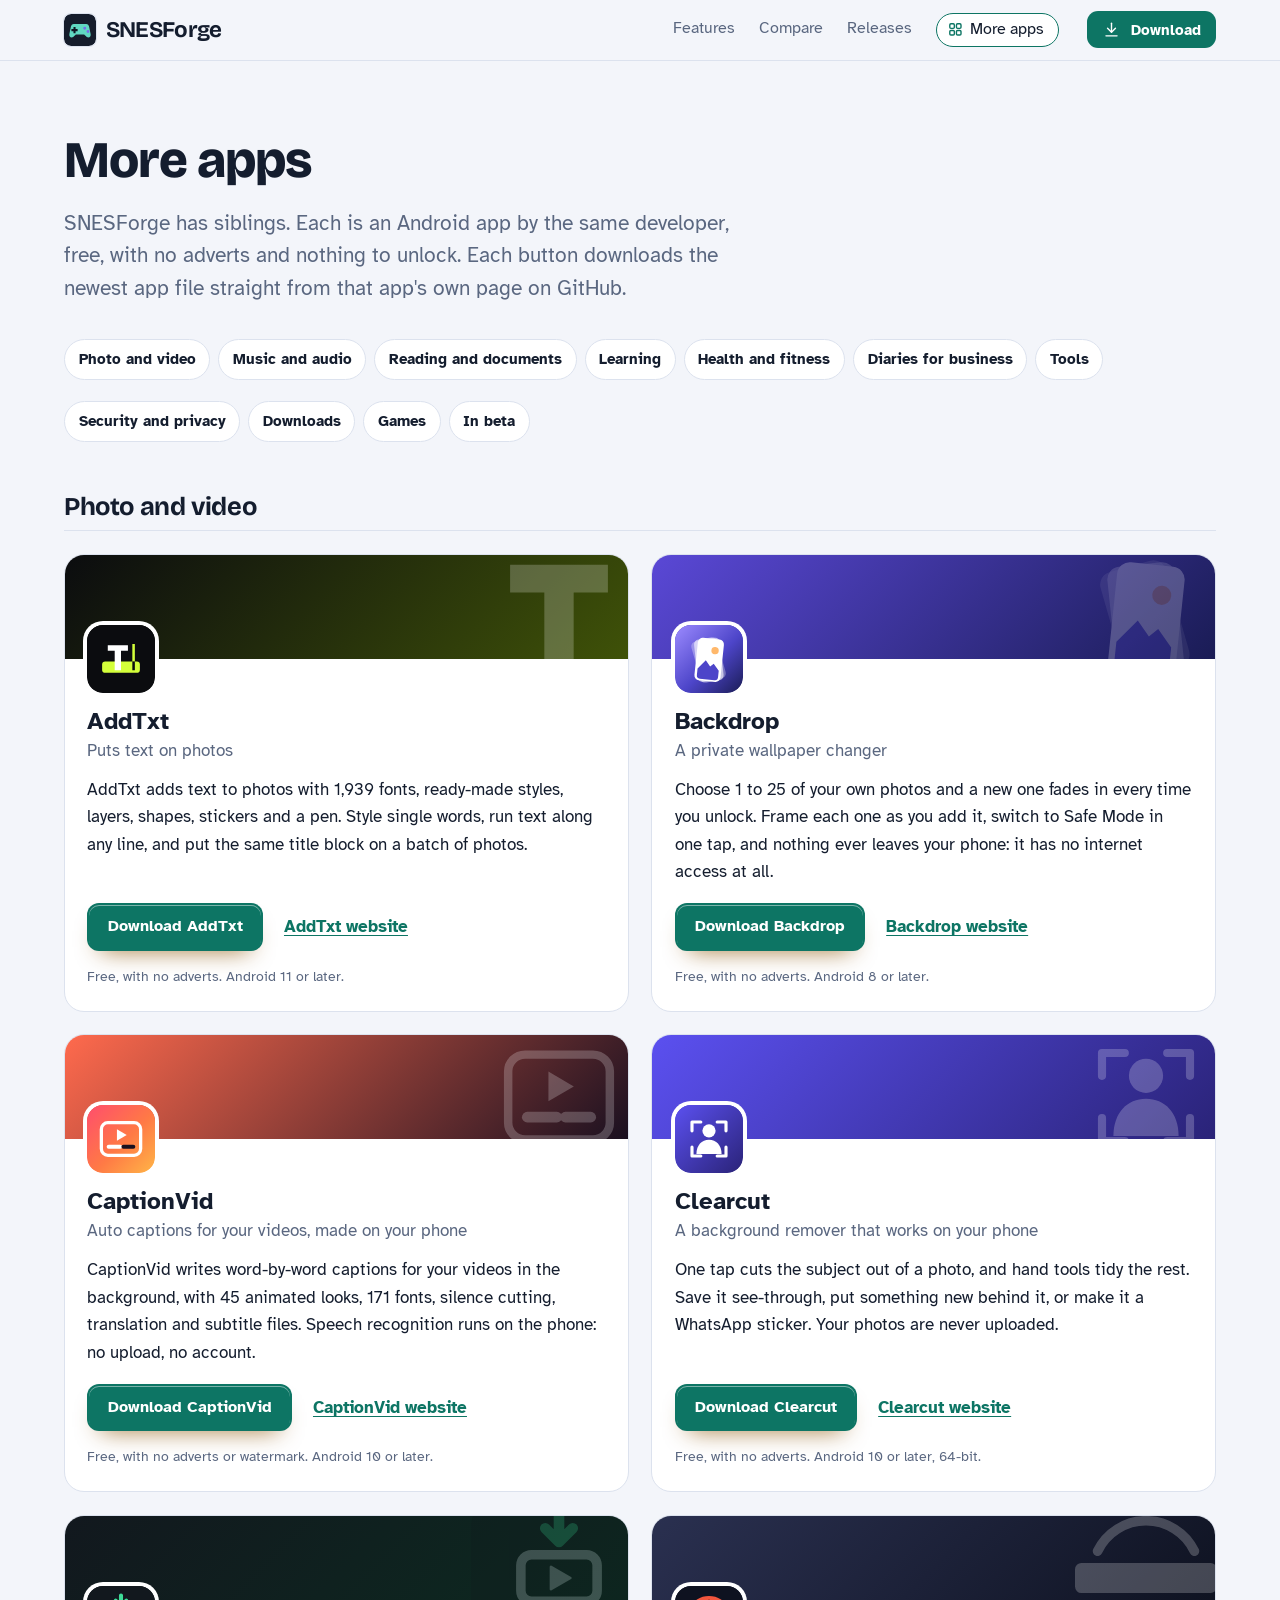
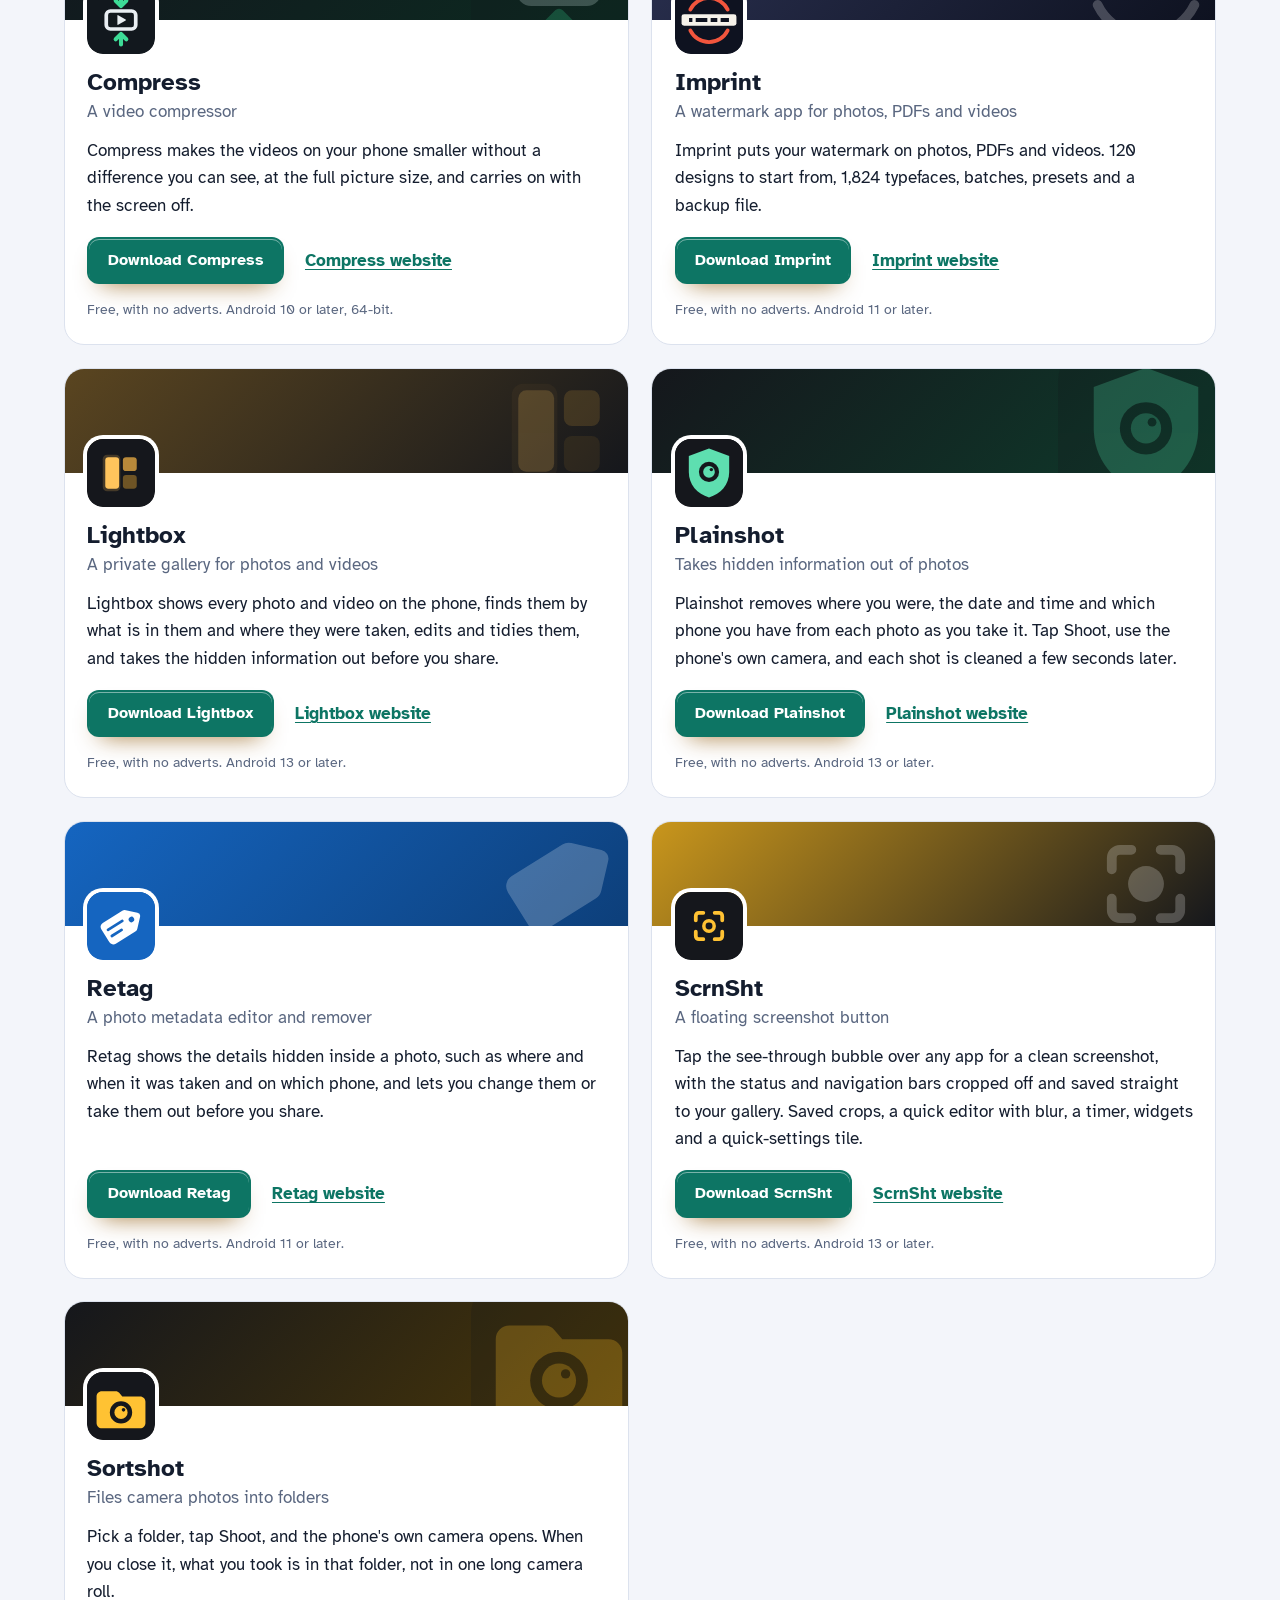
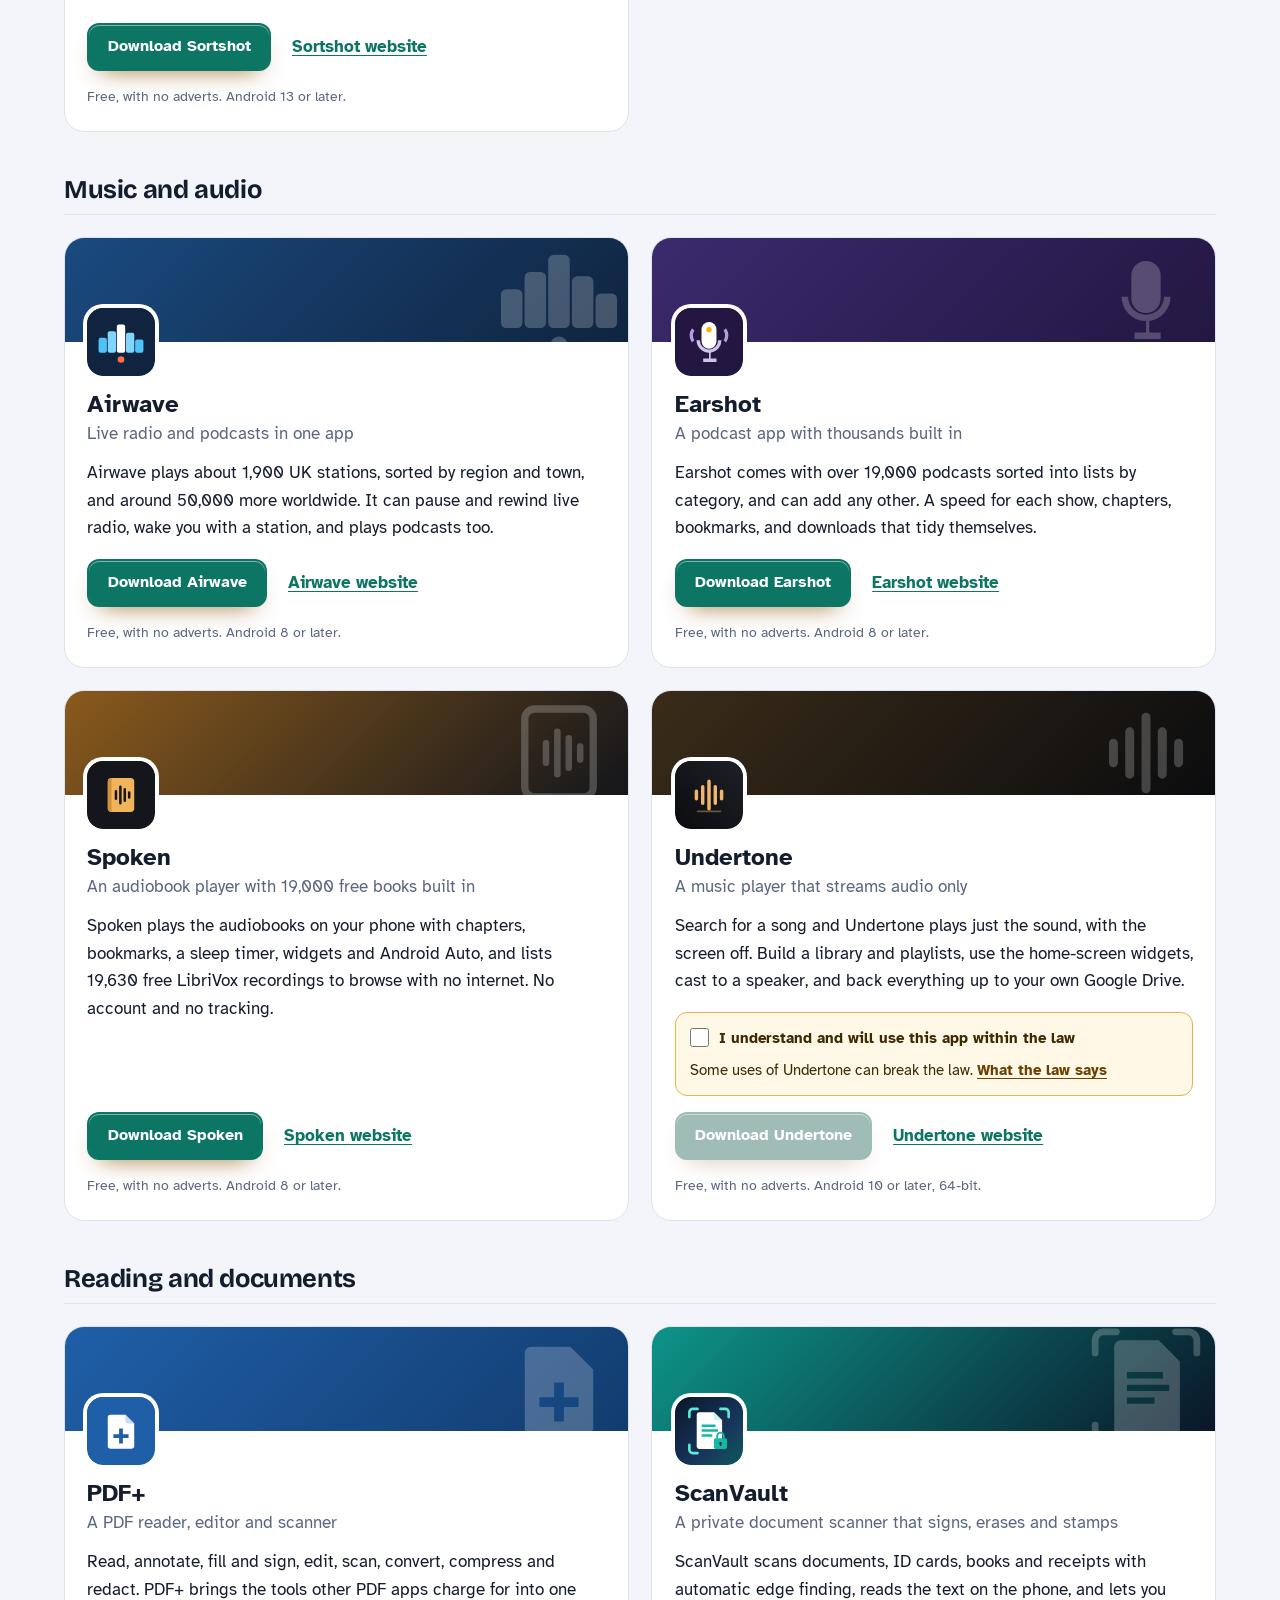
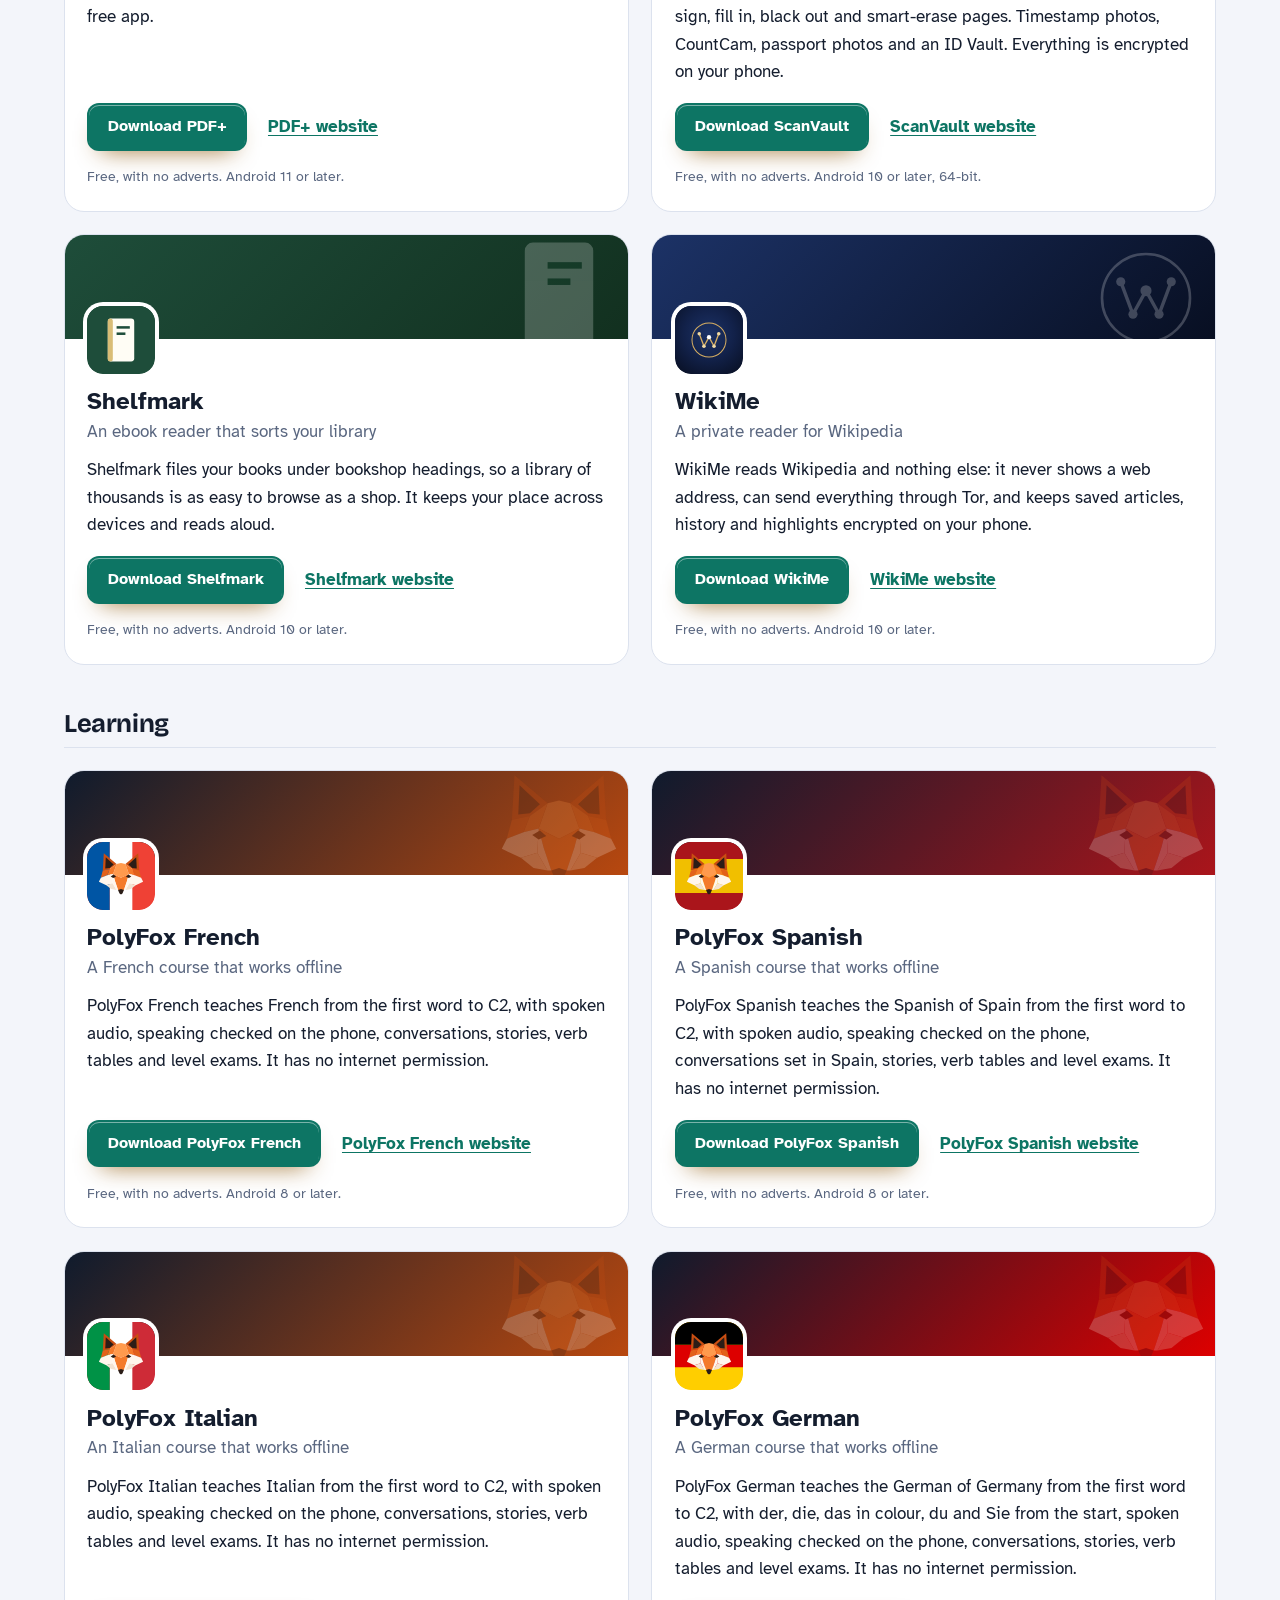
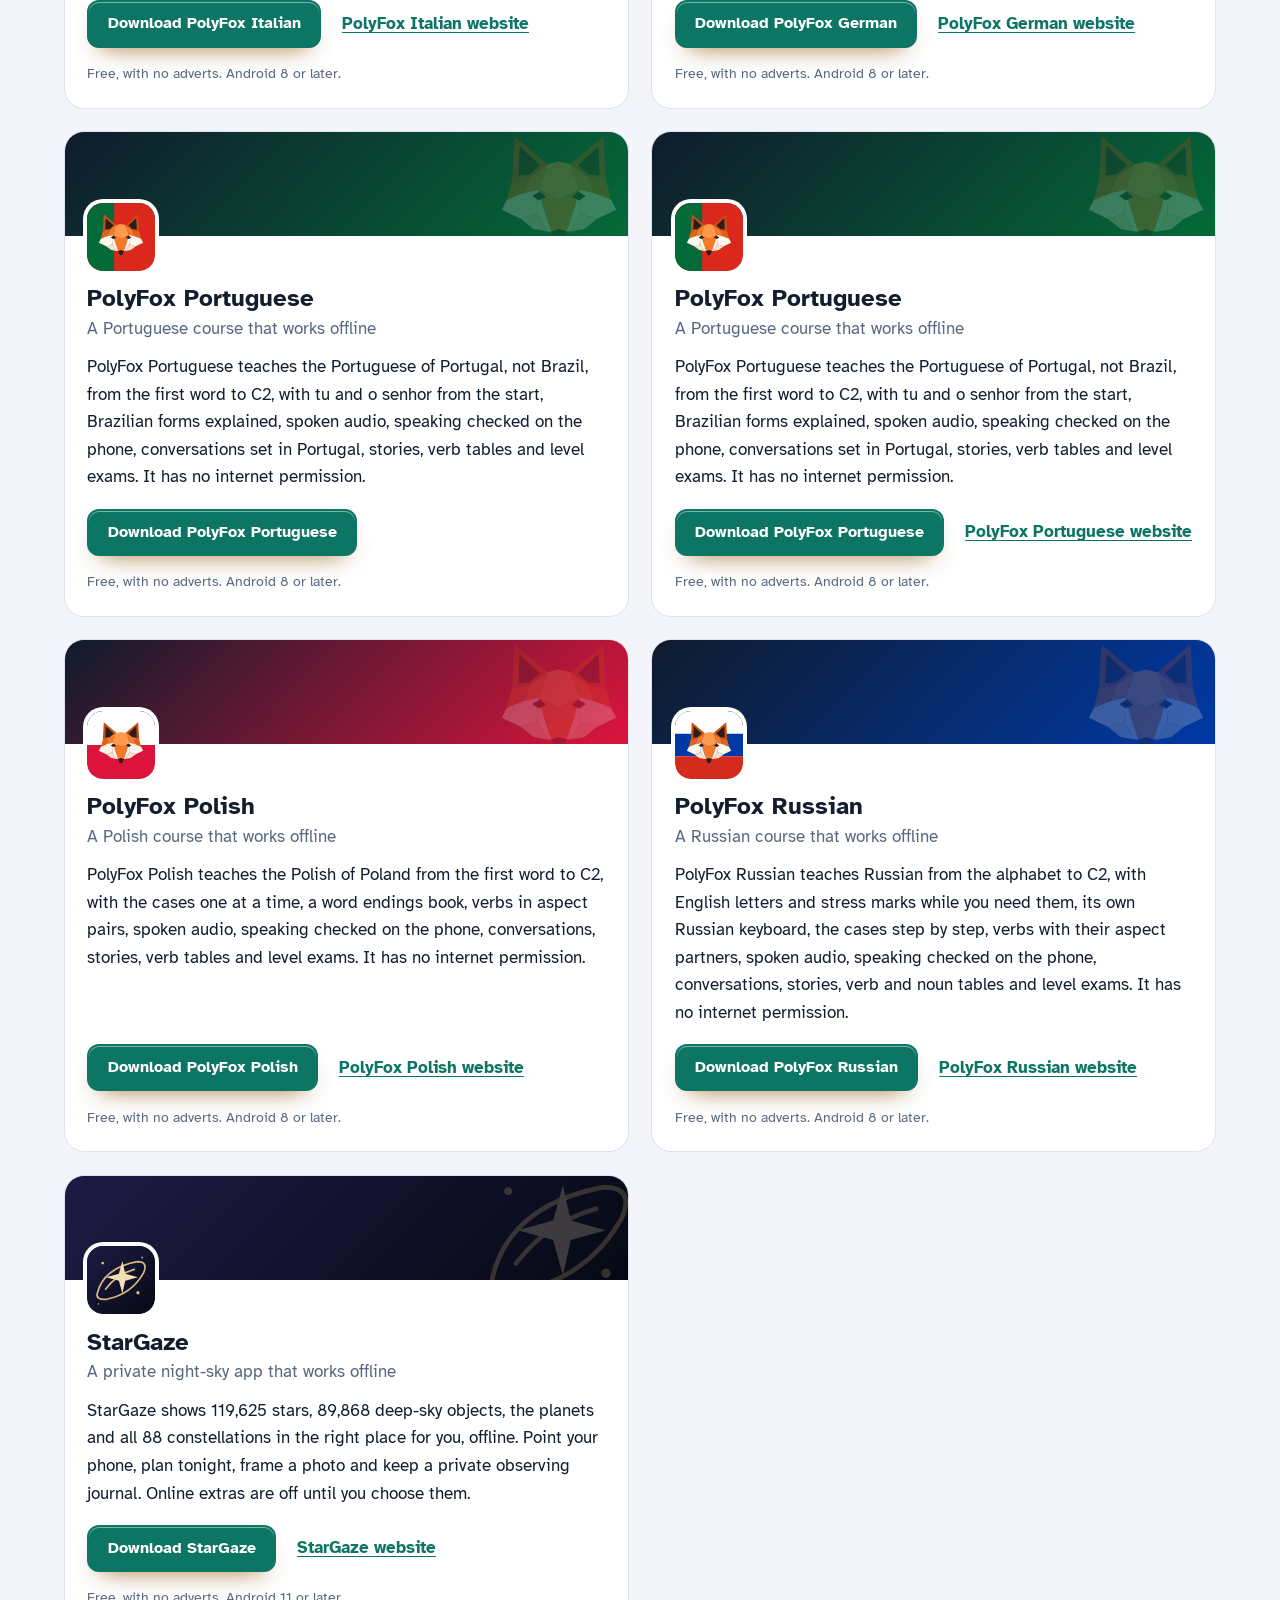
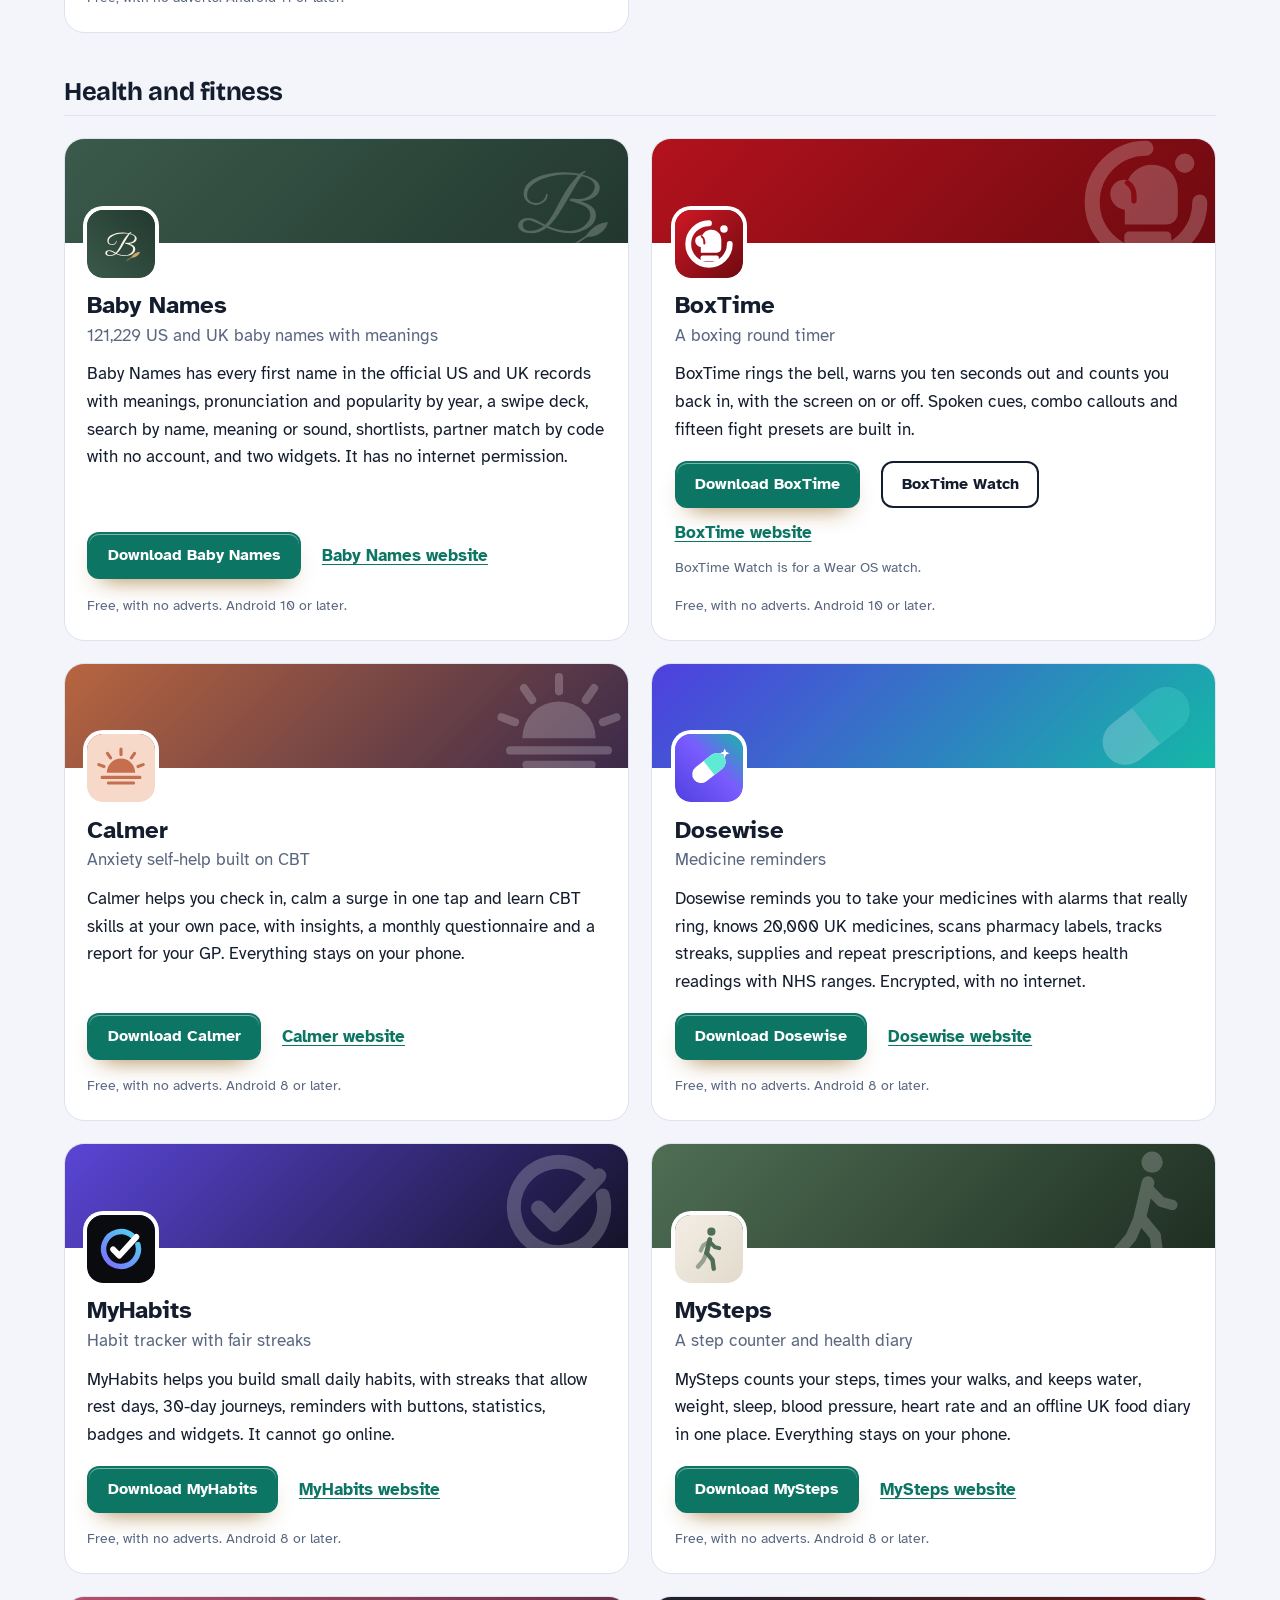
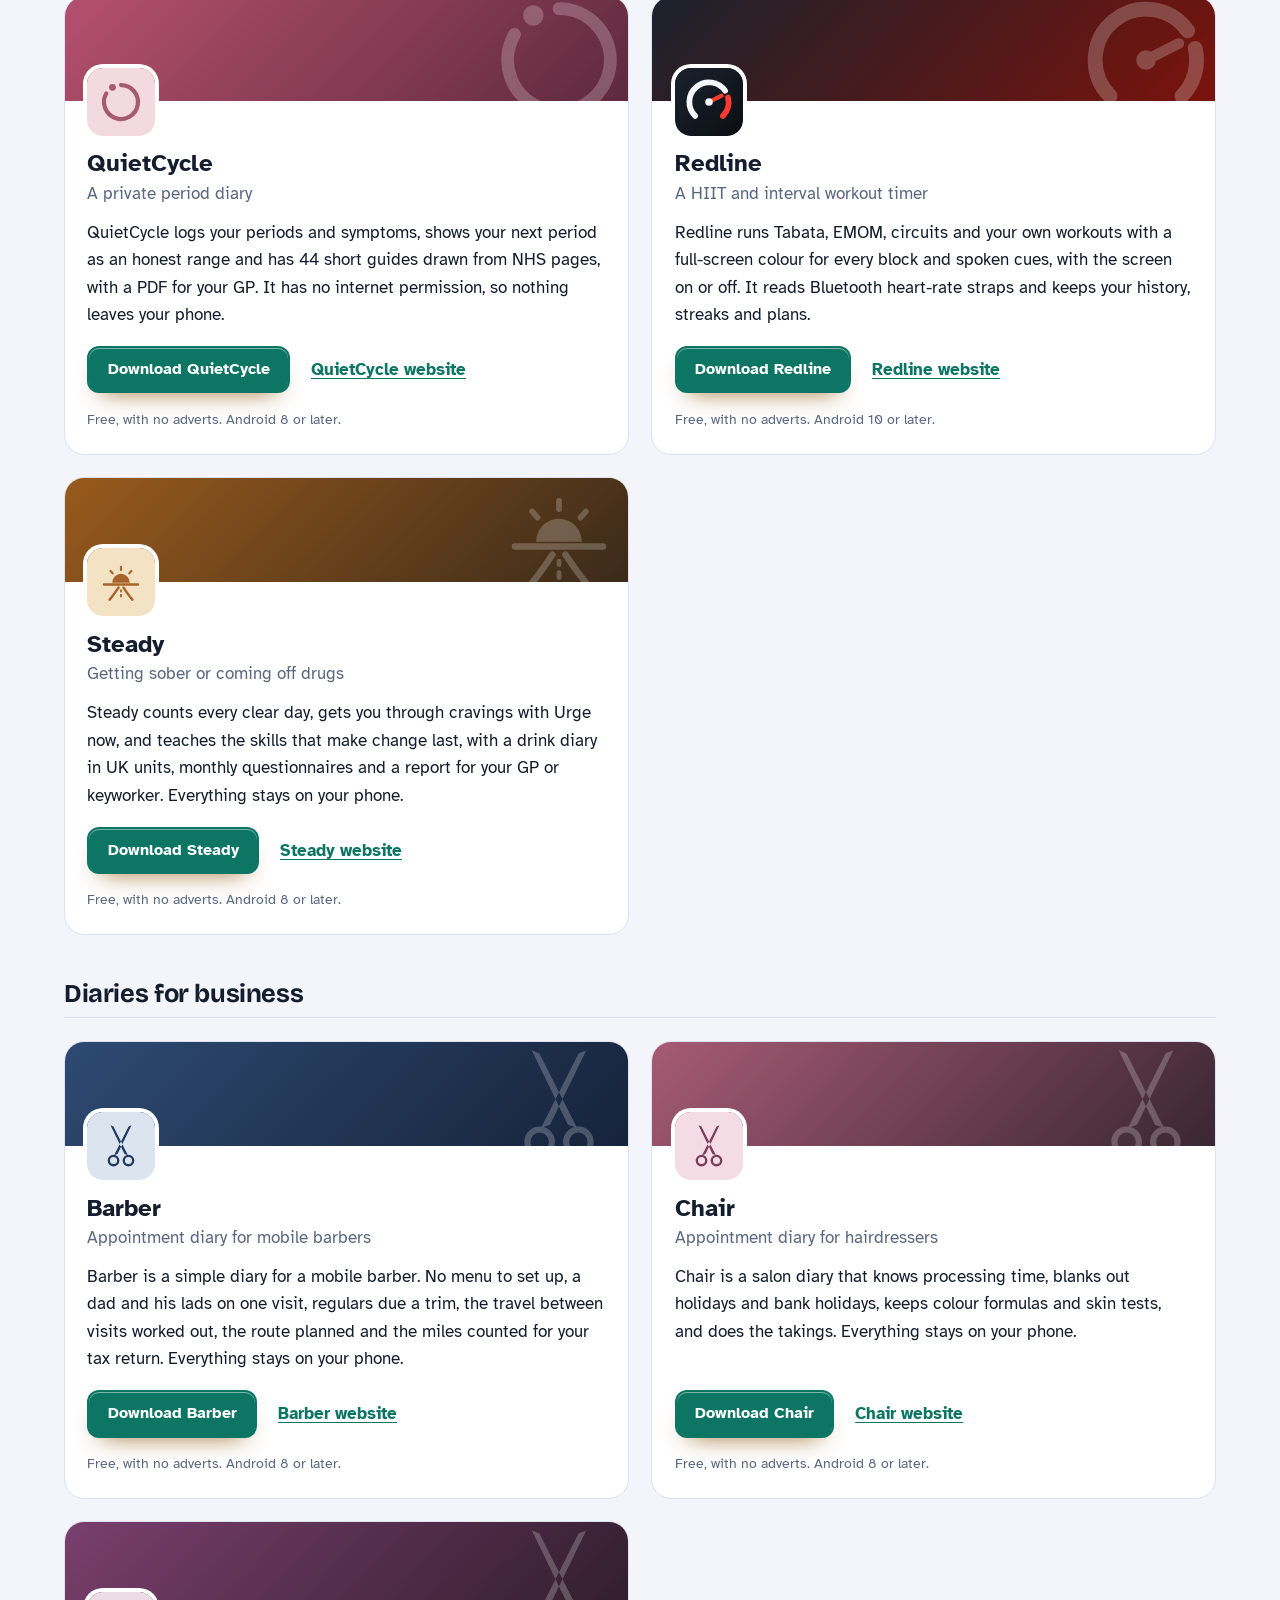
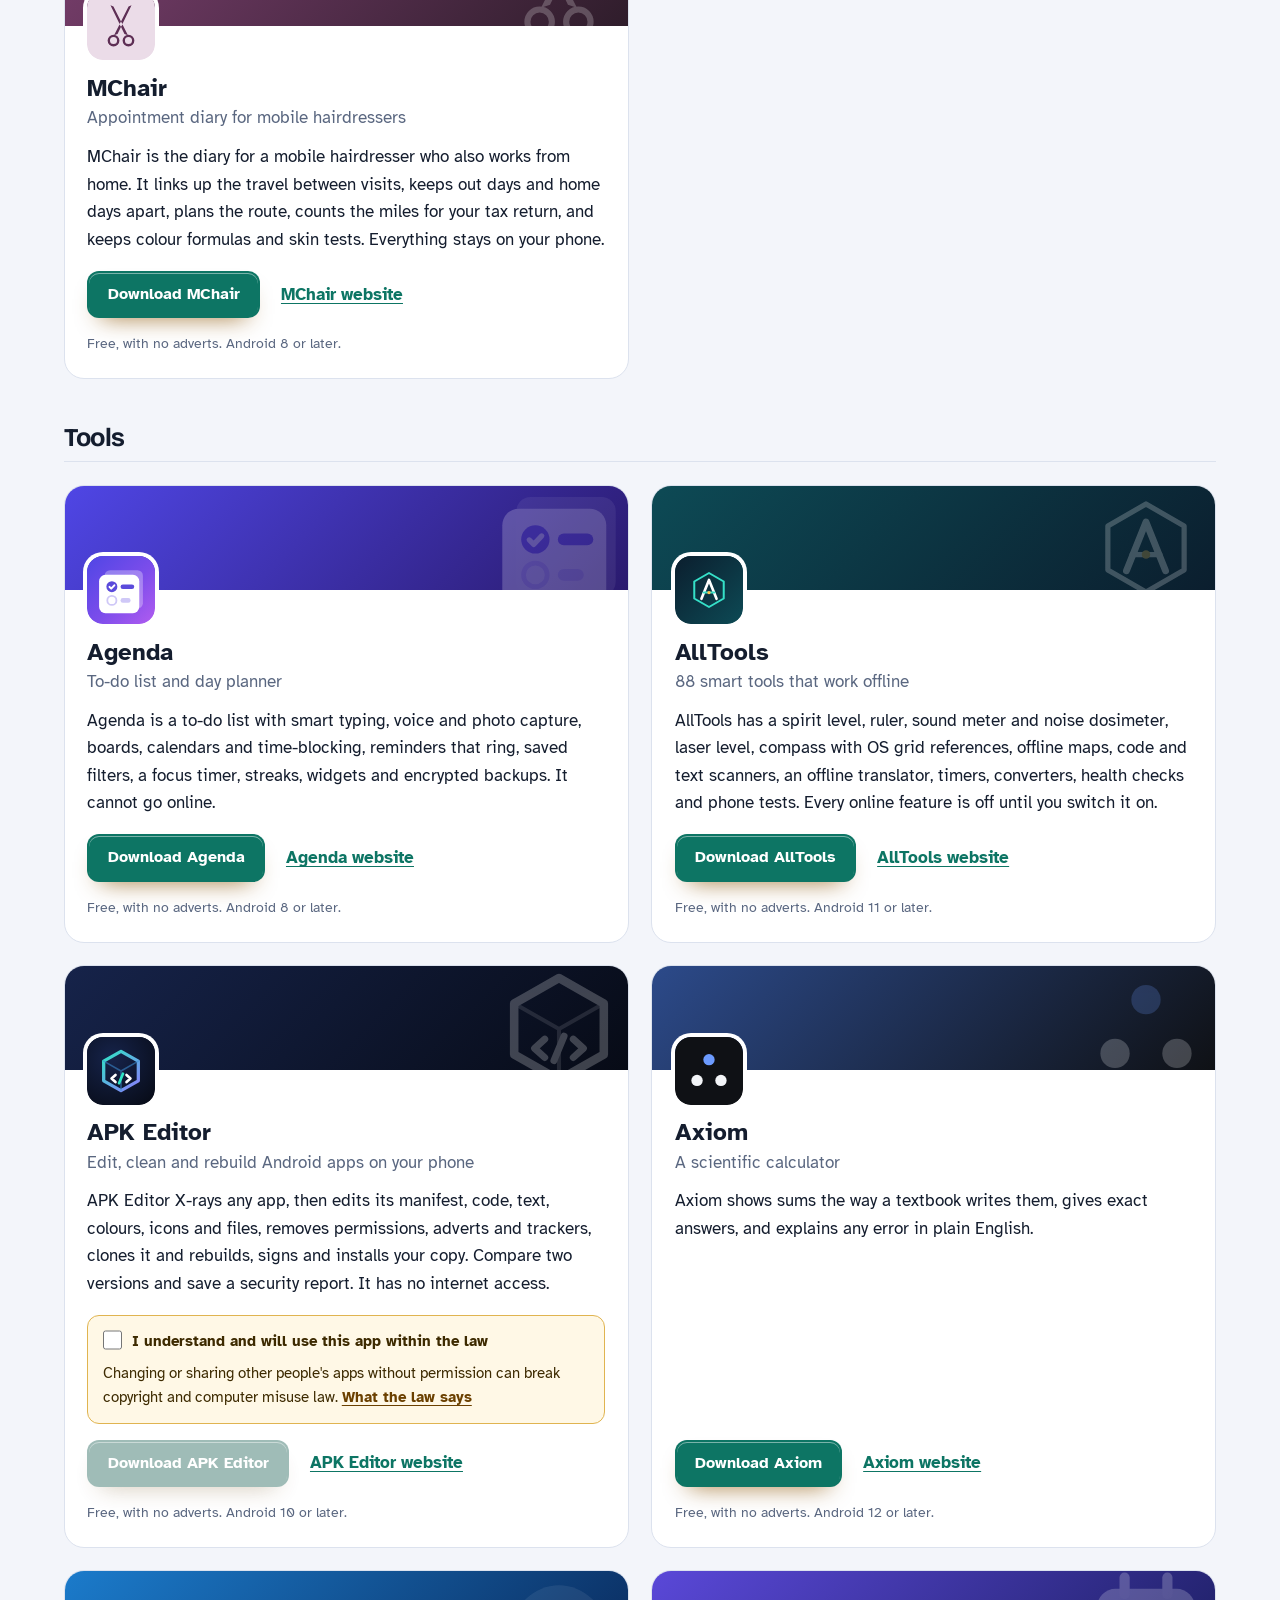
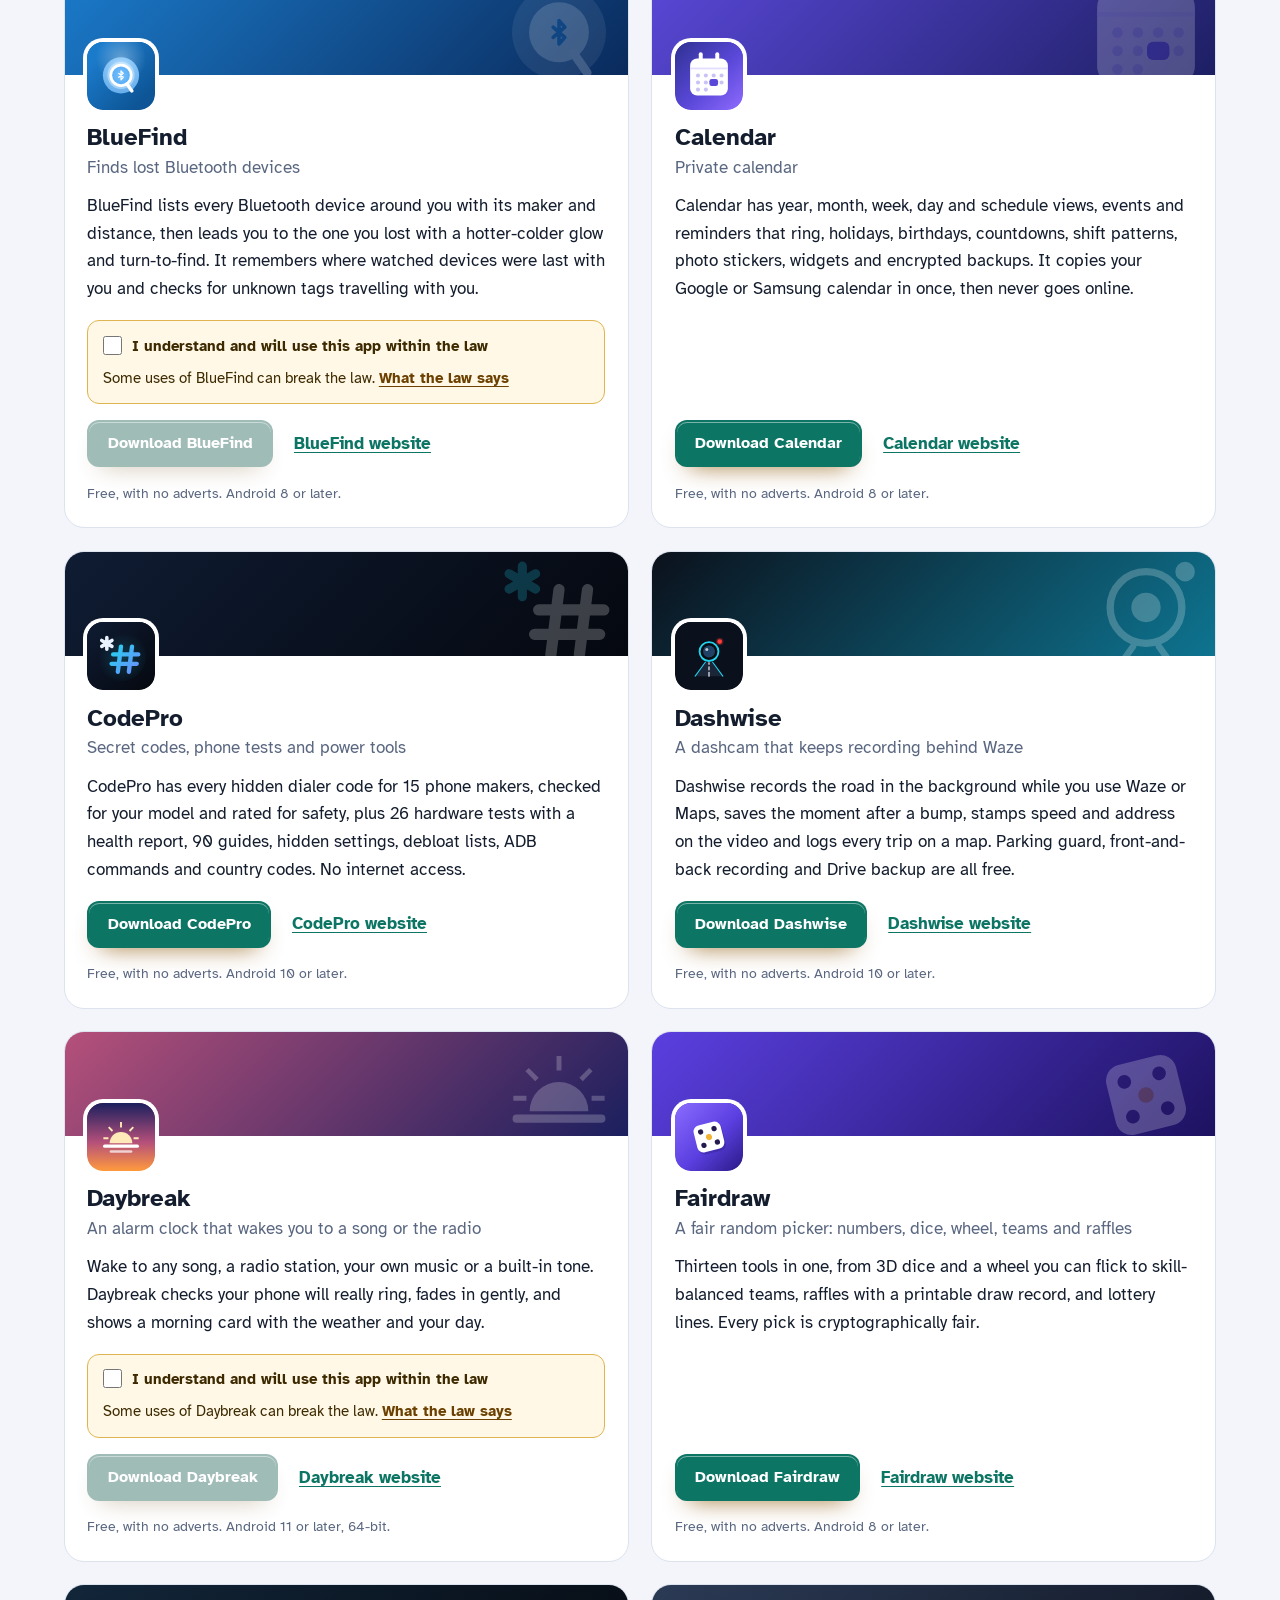
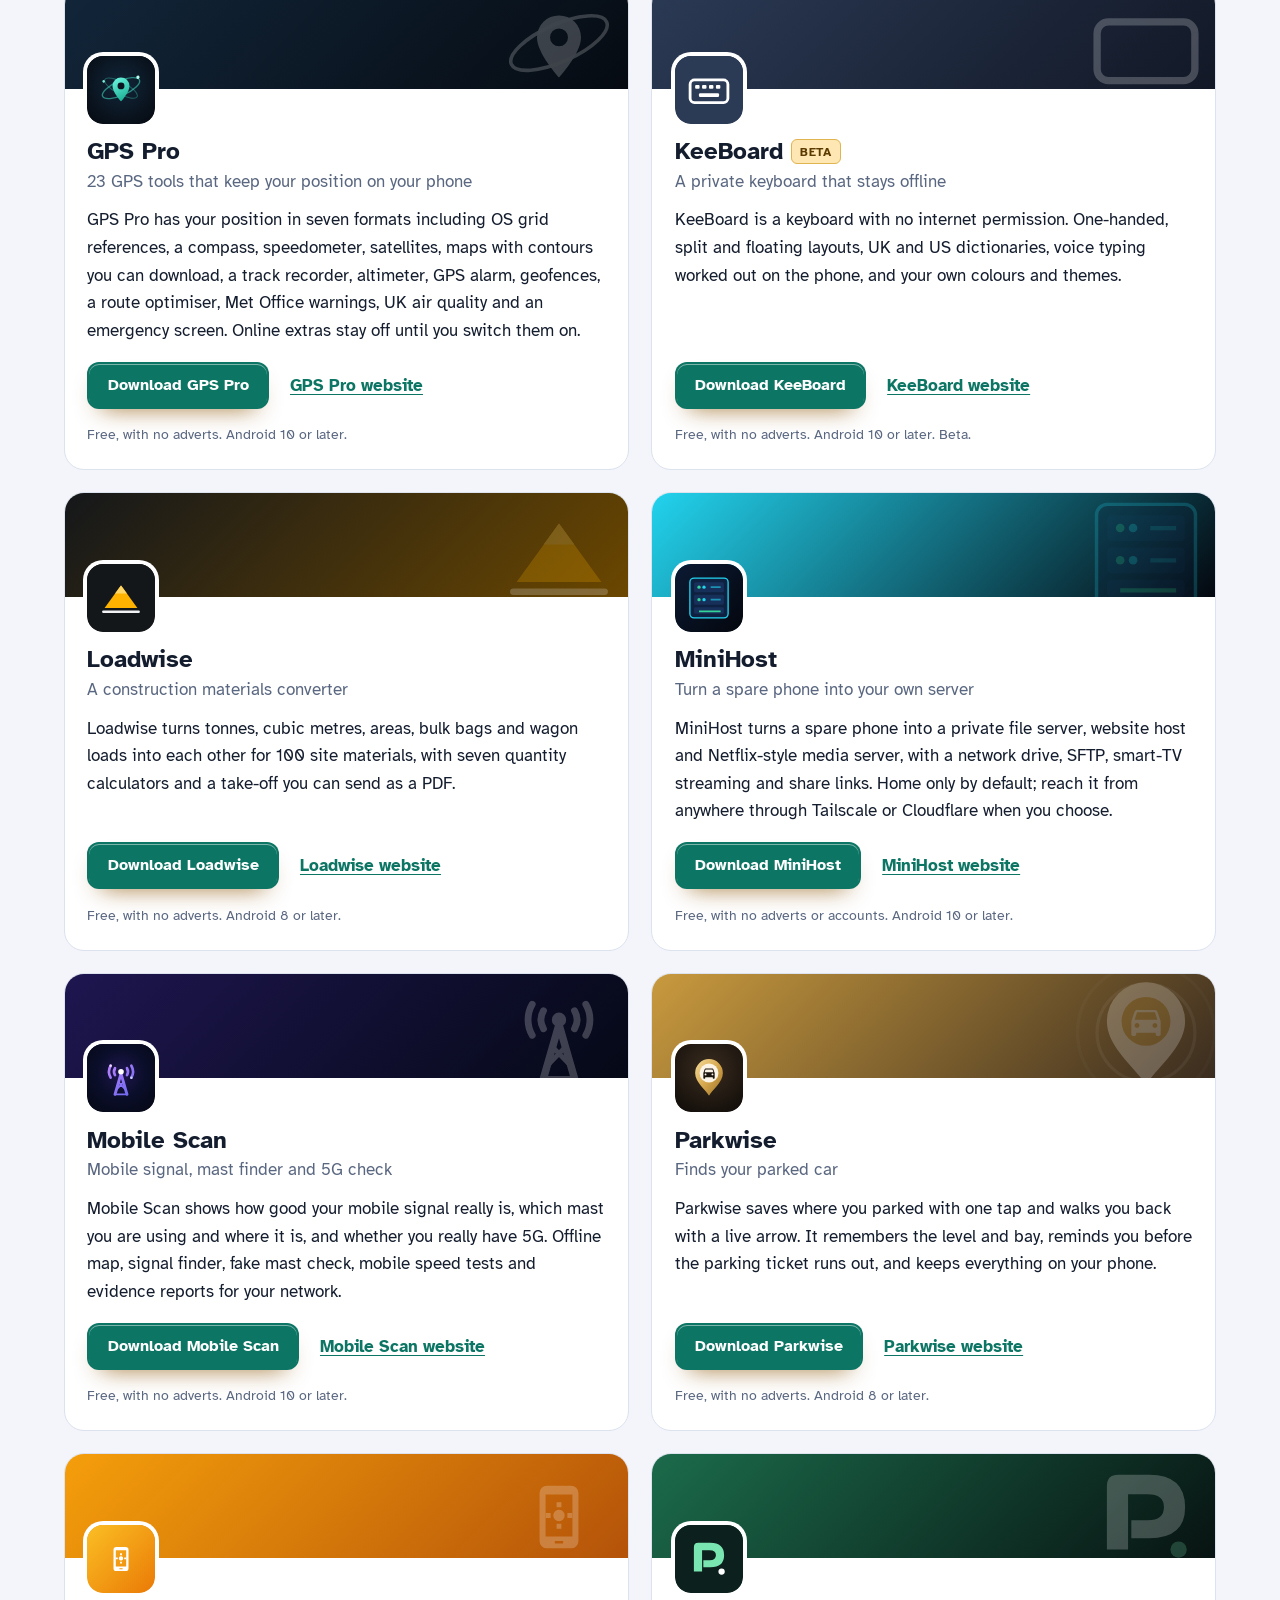
==== commit 3e3b171f: "More apps: add Baby Names" ====
--- a/more-apps.html
+++ b/more-apps.html
@@ -4,7 +4,7 @@
 <meta charset="utf-8">
 <meta name="viewport" content="width=device-width, initial-scale=1">
 <title>More free Android apps from the maker of SNESForge</title>
-<meta name="description" content="All 96 free Android apps from the maker of SNESForge, in one list by category, each with its download and a link to its website.">
+<meta name="description" content="All 97 free Android apps from the maker of SNESForge, in one list by category, each with its download and a link to its website.">
 <meta name="author" content="Jonathan Jackson">
 <link rel="canonical" href="https://customgpter.github.io/snesforge/more-apps.html">
 <meta name="theme-color" content="#f3f5fa" media="(prefers-color-scheme: light)">
@@ -12,7 +12,7 @@
 <meta property="og:type" content="website">
 <meta property="og:site_name" content="SNESForge">
 <meta property="og:title" content="More free Android apps from the maker of SNESForge">
-<meta property="og:description" content="All 96 free Android apps from the maker of SNESForge, in one list by category, each with its download and a link to its website.">
+<meta property="og:description" content="All 97 free Android apps from the maker of SNESForge, in one list by category, each with its download and a link to its website.">
 <meta property="og:url" content="https://customgpter.github.io/snesforge/more-apps.html">
 <meta property="og:image" content="https://customgpter.github.io/snesforge/assets/og.png">
 <meta property="og:image:width" content="1200">
@@ -26,7 +26,7 @@
 <link rel="preload" href="./assets/fonts/atkinson-hyperlegible-latin-400-normal.woff2" as="font" type="font/woff2" crossorigin>
 <link rel="stylesheet" href="./assets/site.css?v=1">
 <link rel="stylesheet" href="./assets/house.css?v=1">
-<script type="application/ld+json">{"@context":"https://schema.org","@type":"ItemList","name":"Apps from the maker of SNESForge","url":"https://customgpter.github.io/snesforge/more-apps.html","itemListElement":[{"@type":"ListItem","position":1,"name":"AddTxt","url":"https://customgpter.github.io/addtxt/"},{"@type":"ListItem","position":2,"name":"Backdrop","url":"https://customgpter.github.io/backdrop/"},{"@type":"ListItem","position":3,"name":"CaptionVid","url":"https://customgpter.github.io/captionvid/"},{"@type":"ListItem","position":4,"name":"Clearcut","url":"https://customgpter.github.io/clearcut/"},{"@type":"ListItem","position":5,"name":"Compress","url":"https://customgpter.github.io/compress/"},{"@type":"ListItem","position":6,"name":"Imprint","url":"https://customgpter.github.io/imprint/"},{"@type":"ListItem","position":7,"name":"Lightbox","url":"https://customgpter.github.io/lightbox/"},{"@type":"ListItem","position":8,"name":"Plainshot","url":"https://customgpter.github.io/plainshot/"},{"@type":"ListItem","position":9,"name":"Retag","url":"https://customgpter.github.io/retag/"},{"@type":"ListItem","position":10,"name":"ScrnSht","url":"https://customgpter.github.io/scrnsht/"},{"@type":"ListItem","position":11,"name":"Sortshot","url":"https://customgpter.github.io/sortshot/"},{"@type":"ListItem","position":12,"name":"Airwave","url":"https://customgpter.github.io/airwave/"},{"@type":"ListItem","position":13,"name":"Earshot","url":"https://customgpter.github.io/earshot/"},{"@type":"ListItem","position":14,"name":"Spoken","url":"https://customgpter.github.io/spoken/"},{"@type":"ListItem","position":15,"name":"Undertone","url":"https://customgpter.github.io/undertone/"},{"@type":"ListItem","position":16,"name":"PDF+","url":"https://customgpter.github.io/pdfplus/"},{"@type":"ListItem","position":17,"name":"ScanVault","url":"https://customgpter.github.io/scanvault/"},{"@type":"ListItem","position":18,"name":"Shelfmark","url":"https://customgpter.github.io/shelfmark/"},{"@type":"ListItem","position":19,"name":"WikiMe","url":"https://customgpter.github.io/wikime/"},{"@type":"ListItem","position":20,"name":"PolyFox French","url":"https://customgpter.github.io/polyfox/"},{"@type":"ListItem","position":21,"name":"PolyFox German","url":"https://customgpter.github.io/polyfox-german/"},{"@type":"ListItem","position":22,"name":"PolyFox Portuguese","url":"https://customgpter.github.io/polyfox-portuguese/"},{"@type":"ListItem","position":23,"name":"PolyFox Polish","url":"https://customgpter.github.io/polyfox-polish/"},{"@type":"ListItem","position":24,"name":"PolyFox Russian","url":"https://customgpter.github.io/polyfox-russian/"},{"@type":"ListItem","position":25,"name":"StarGaze","url":"https://customgpter.github.io/stargaze/"},{"@type":"ListItem","position":26,"name":"BoxTime","url":"https://customgpter.github.io/boxtime/"},{"@type":"ListItem","position":27,"name":"Calmer","url":"https://customgpter.github.io/calmer/"},{"@type":"ListItem","position":28,"name":"Dosewise","url":"https://customgpter.github.io/dosewise/"},{"@type":"ListItem","position":29,"name":"MyHabits","url":"https://customgpter.github.io/myhabits/"},{"@type":"ListItem","position":30,"name":"MySteps","url":"https://customgpter.github.io/mysteps/"},{"@type":"ListItem","position":31,"name":"QuietCycle","url":"https://customgpter.github.io/quietcycle/"},{"@type":"ListItem","position":32,"name":"Redline","url":"https://customgpter.github.io/redline/"},{"@type":"ListItem","position":33,"name":"Steady","url":"https://customgpter.github.io/steady/"},{"@type":"ListItem","position":34,"name":"Barber","url":"https://customgpter.github.io/barber/"},{"@type":"ListItem","position":35,"name":"Chair","url":"https://customgpter.github.io/chair/"},{"@type":"ListItem","position":36,"name":"MChair","url":"https://customgpter.github.io/mchair/"},{"@type":"ListItem","position":37,"name":"Agenda","url":"https://customgpter.github.io/agenda/"},{"@type":"ListItem","position":38,"name":"AllTools","url":"https://customgpter.github.io/alltools/"},{"@type":"ListItem","position":39,"name":"APK Editor","url":"https://customgpter.github.io/apkeditor/"},{"@type":"ListItem","position":40,"name":"Axiom","url":"https://customgpter.github.io/axiom/"},{"@type":"ListItem","position":41,"name":"BlueFind","url":"https://customgpter.github.io/bluefind/"},{"@type":"ListItem","position":42,"name":"Calendar","url":"https://customgpter.github.io/calendar/"},{"@type":"ListItem","position":43,"name":"CodePro","url":"https://customgpter.github.io/codepro/"},{"@type":"ListItem","position":44,"name":"Dashwise","url":"https://customgpter.github.io/dashwise/"},{"@type":"ListItem","position":45,"name":"Daybreak","url":"https://customgpter.github.io/daybreak/"},{"@type":"ListItem","position":46,"name":"Fairdraw","url":"https://customgpter.github.io/fairdraw/"},{"@type":"ListItem","position":47,"name":"GPS Pro","url":"https://customgpter.github.io/gpspro/"},{"@type":"ListItem","position":48,"name":"KeeBoard","url":"https://customgpter.github.io/keeboard/"},{"@type":"ListItem","position":49,"name":"Loadwise","url":"https://customgpter.github.io/loadwise/"},{"@type":"ListItem","position":50,"name":"MiniHost","url":"https://customgpter.github.io/minihost/"},{"@type":"ListItem","position":51,"name":"Mobile Scan","url":"https://customgpter.github.io/mobilescan/"},{"@type":"ListItem","position":52,"name":"Parkwise","url":"https://customgpter.github.io/parkwise/"},{"@type":"ListItem","position":53,"name":"Pocketmind","url":"https://customgpter.github.io/pocketmind/"},{"@type":"ListItem","position":54,"name":"Refine","url":"https://customgpter.github.io/refine/"},{"@type":"ListItem","position":55,"name":"Shiftwise","url":"https://customgpter.github.io/shiftwise/"},{"@type":"ListItem","position":56,"name":"SimpleCalc","url":"https://customgpter.github.io/simplecalc/"},{"@type":"ListItem","position":57,"name":"Skyline","url":"https://customgpter.github.io/skyline/"},{"@type":"ListItem","position":58,"name":"Slipway","url":"https://customgpter.github.io/slipway/"},{"@type":"ListItem","position":59,"name":"Tagger","url":"https://customgpter.github.io/tagger/"},{"@type":"ListItem","position":60,"name":"TotalClean","url":"https://customgpter.github.io/totalclean/"},{"@type":"ListItem","position":61,"name":"TVLink","url":"https://customgpter.github.io/tvlink/"},{"@type":"ListItem","position":62,"name":"Unbox","url":"https://customgpter.github.io/unbox/"},{"@type":"ListItem","position":63,"name":"WhatsKeep","url":"https://customgpter.github.io/whatskeep/"},{"@type":"ListItem","position":64,"name":"WiFi Scan","url":"https://customgpter.github.io/wifiscan/"},{"@type":"ListItem","position":65,"name":"Auditly","url":"https://customgpter.github.io/auditly/"},{"@type":"ListItem","position":66,"name":"Backchannel","url":"https://customgpter.github.io/backchannel/"},{"@type":"ListItem","position":67,"name":"ENotes","url":"https://customgpter.github.io/enotes/"},{"@type":"ListItem","position":68,"name":"FindMe","url":"https://customgpter.github.io/findme/"},{"@type":"ListItem","position":69,"name":"iLock","url":"https://customgpter.github.io/ilock/"},{"@type":"ListItem","position":70,"name":"ImSafe","url":"https://customgpter.github.io/imsafe/"},{"@type":"ListItem","position":71,"name":"IShred","url":"https://customgpter.github.io/ishred/"},{"@type":"ListItem","position":72,"name":"LockBox","url":"https://customgpter.github.io/lockbox/"},{"@type":"ListItem","position":73,"name":"PassVault","url":"https://customgpter.github.io/passvault/"},{"@type":"ListItem","position":74,"name":"SpyFind","url":"https://customgpter.github.io/spyfind/"},{"@type":"ListItem","position":75,"name":"TextWipe","url":"https://customgpter.github.io/textwipe/"},{"@type":"ListItem","position":76,"name":"Tracewire","url":"https://customgpter.github.io/tracewire/"},{"@type":"ListItem","position":77,"name":"Vigil","url":"https://customgpter.github.io/vigil/"},{"@type":"ListItem","position":78,"name":"Grab","url":"https://customgpter.github.io/grab/"},{"@type":"ListItem","position":79,"name":"Swarm","url":"https://customgpter.github.io/swarm/"},{"@type":"ListItem","position":80,"name":"Plane Games","url":"https://customgpter.github.io/plane-games/"},{"@type":"ListItem","position":81,"name":"Ninefold","url":"https://customgpter.github.io/ninefold/"},{"@type":"ListItem","position":82,"name":"Cubewise","url":"https://customgpter.github.io/cubewise/"},{"@type":"ListItem","position":83,"name":"Tilewise","url":"https://customgpter.github.io/tilewise/"},{"@type":"ListItem","position":84,"name":"Letterwise","url":"https://customgpter.github.io/letterwise/"},{"@type":"ListItem","position":85,"name":"Kingside","url":"https://customgpter.github.io/kingside/"},{"@type":"ListItem","position":86,"name":"Deckhand","url":"https://customgpter.github.io/deckhand/"},{"@type":"ListItem","position":87,"name":"SNESForge","url":"https://customgpter.github.io/snesforge/"},{"@type":"ListItem","position":88,"name":"Fame Boy","url":"https://customgpter.github.io/fameboy/"},{"@type":"ListItem","position":89,"name":"PSPPro","url":"https://customgpter.github.io/psppro/"},{"@type":"ListItem","position":90,"name":"MegaGen","url":"https://customgpter.github.io/megagen/"},{"@type":"ListItem","position":91,"name":"QVR","url":"https://customgpter.github.io/qvr/"},{"@type":"ListItem","position":92,"name":"QVR Watch","url":"https://customgpter.github.io/qvr-watch/"},{"@type":"ListItem","position":93,"name":"QVRLite","url":"https://customgpter.github.io/qvrlite/"},{"@type":"ListItem","position":94,"name":"Onionz","url":"https://customgpter.github.io/onionz/"},{"@type":"ListItem","position":95,"name":"OnionzWeb","url":"https://customgpter.github.io/onionzweb/"}]}</script>
+<script type="application/ld+json">{"@context":"https://schema.org","@type":"ItemList","name":"Apps from the maker of SNESForge","url":"https://customgpter.github.io/snesforge/more-apps.html","itemListElement":[{"@type":"ListItem","position":1,"name":"AddTxt","url":"https://customgpter.github.io/addtxt/"},{"@type":"ListItem","position":2,"name":"Backdrop","url":"https://customgpter.github.io/backdrop/"},{"@type":"ListItem","position":3,"name":"CaptionVid","url":"https://customgpter.github.io/captionvid/"},{"@type":"ListItem","position":4,"name":"Clearcut","url":"https://customgpter.github.io/clearcut/"},{"@type":"ListItem","position":5,"name":"Compress","url":"https://customgpter.github.io/compress/"},{"@type":"ListItem","position":6,"name":"Imprint","url":"https://customgpter.github.io/imprint/"},{"@type":"ListItem","position":7,"name":"Lightbox","url":"https://customgpter.github.io/lightbox/"},{"@type":"ListItem","position":8,"name":"Plainshot","url":"https://customgpter.github.io/plainshot/"},{"@type":"ListItem","position":9,"name":"Retag","url":"https://customgpter.github.io/retag/"},{"@type":"ListItem","position":10,"name":"ScrnSht","url":"https://customgpter.github.io/scrnsht/"},{"@type":"ListItem","position":11,"name":"Sortshot","url":"https://customgpter.github.io/sortshot/"},{"@type":"ListItem","position":12,"name":"Airwave","url":"https://customgpter.github.io/airwave/"},{"@type":"ListItem","position":13,"name":"Earshot","url":"https://customgpter.github.io/earshot/"},{"@type":"ListItem","position":14,"name":"Spoken","url":"https://customgpter.github.io/spoken/"},{"@type":"ListItem","position":15,"name":"Undertone","url":"https://customgpter.github.io/undertone/"},{"@type":"ListItem","position":16,"name":"PDF+","url":"https://customgpter.github.io/pdfplus/"},{"@type":"ListItem","position":17,"name":"ScanVault","url":"https://customgpter.github.io/scanvault/"},{"@type":"ListItem","position":18,"name":"Shelfmark","url":"https://customgpter.github.io/shelfmark/"},{"@type":"ListItem","position":19,"name":"WikiMe","url":"https://customgpter.github.io/wikime/"},{"@type":"ListItem","position":20,"name":"PolyFox French","url":"https://customgpter.github.io/polyfox/"},{"@type":"ListItem","position":21,"name":"PolyFox German","url":"https://customgpter.github.io/polyfox-german/"},{"@type":"ListItem","position":22,"name":"PolyFox Portuguese","url":"https://customgpter.github.io/polyfox-portuguese/"},{"@type":"ListItem","position":23,"name":"PolyFox Polish","url":"https://customgpter.github.io/polyfox-polish/"},{"@type":"ListItem","position":24,"name":"PolyFox Russian","url":"https://customgpter.github.io/polyfox-russian/"},{"@type":"ListItem","position":25,"name":"StarGaze","url":"https://customgpter.github.io/stargaze/"},{"@type":"ListItem","position":26,"name":"Baby Names","url":"https://customgpter.github.io/babynames/"},{"@type":"ListItem","position":27,"name":"BoxTime","url":"https://customgpter.github.io/boxtime/"},{"@type":"ListItem","position":28,"name":"Calmer","url":"https://customgpter.github.io/calmer/"},{"@type":"ListItem","position":29,"name":"Dosewise","url":"https://customgpter.github.io/dosewise/"},{"@type":"ListItem","position":30,"name":"MyHabits","url":"https://customgpter.github.io/myhabits/"},{"@type":"ListItem","position":31,"name":"MySteps","url":"https://customgpter.github.io/mysteps/"},{"@type":"ListItem","position":32,"name":"QuietCycle","url":"https://customgpter.github.io/quietcycle/"},{"@type":"ListItem","position":33,"name":"Redline","url":"https://customgpter.github.io/redline/"},{"@type":"ListItem","position":34,"name":"Steady","url":"https://customgpter.github.io/steady/"},{"@type":"ListItem","position":35,"name":"Barber","url":"https://customgpter.github.io/barber/"},{"@type":"ListItem","position":36,"name":"Chair","url":"https://customgpter.github.io/chair/"},{"@type":"ListItem","position":37,"name":"MChair","url":"https://customgpter.github.io/mchair/"},{"@type":"ListItem","position":38,"name":"Agenda","url":"https://customgpter.github.io/agenda/"},{"@type":"ListItem","position":39,"name":"AllTools","url":"https://customgpter.github.io/alltools/"},{"@type":"ListItem","position":40,"name":"APK Editor","url":"https://customgpter.github.io/apkeditor/"},{"@type":"ListItem","position":41,"name":"Axiom","url":"https://customgpter.github.io/axiom/"},{"@type":"ListItem","position":42,"name":"BlueFind","url":"https://customgpter.github.io/bluefind/"},{"@type":"ListItem","position":43,"name":"Calendar","url":"https://customgpter.github.io/calendar/"},{"@type":"ListItem","position":44,"name":"CodePro","url":"https://customgpter.github.io/codepro/"},{"@type":"ListItem","position":45,"name":"Dashwise","url":"https://customgpter.github.io/dashwise/"},{"@type":"ListItem","position":46,"name":"Daybreak","url":"https://customgpter.github.io/daybreak/"},{"@type":"ListItem","position":47,"name":"Fairdraw","url":"https://customgpter.github.io/fairdraw/"},{"@type":"ListItem","position":48,"name":"GPS Pro","url":"https://customgpter.github.io/gpspro/"},{"@type":"ListItem","position":49,"name":"KeeBoard","url":"https://customgpter.github.io/keeboard/"},{"@type":"ListItem","position":50,"name":"Loadwise","url":"https://customgpter.github.io/loadwise/"},{"@type":"ListItem","position":51,"name":"MiniHost","url":"https://customgpter.github.io/minihost/"},{"@type":"ListItem","position":52,"name":"Mobile Scan","url":"https://customgpter.github.io/mobilescan/"},{"@type":"ListItem","position":53,"name":"Parkwise","url":"https://customgpter.github.io/parkwise/"},{"@type":"ListItem","position":54,"name":"Pocketmind","url":"https://customgpter.github.io/pocketmind/"},{"@type":"ListItem","position":55,"name":"Refine","url":"https://customgpter.github.io/refine/"},{"@type":"ListItem","position":56,"name":"Shiftwise","url":"https://customgpter.github.io/shiftwise/"},{"@type":"ListItem","position":57,"name":"SimpleCalc","url":"https://customgpter.github.io/simplecalc/"},{"@type":"ListItem","position":58,"name":"Skyline","url":"https://customgpter.github.io/skyline/"},{"@type":"ListItem","position":59,"name":"Slipway","url":"https://customgpter.github.io/slipway/"},{"@type":"ListItem","position":60,"name":"Tagger","url":"https://customgpter.github.io/tagger/"},{"@type":"ListItem","position":61,"name":"TotalClean","url":"https://customgpter.github.io/totalclean/"},{"@type":"ListItem","position":62,"name":"TVLink","url":"https://customgpter.github.io/tvlink/"},{"@type":"ListItem","position":63,"name":"Unbox","url":"https://customgpter.github.io/unbox/"},{"@type":"ListItem","position":64,"name":"WhatsKeep","url":"https://customgpter.github.io/whatskeep/"},{"@type":"ListItem","position":65,"name":"WiFi Scan","url":"https://customgpter.github.io/wifiscan/"},{"@type":"ListItem","position":66,"name":"Auditly","url":"https://customgpter.github.io/auditly/"},{"@type":"ListItem","position":67,"name":"Backchannel","url":"https://customgpter.github.io/backchannel/"},{"@type":"ListItem","position":68,"name":"ENotes","url":"https://customgpter.github.io/enotes/"},{"@type":"ListItem","position":69,"name":"FindMe","url":"https://customgpter.github.io/findme/"},{"@type":"ListItem","position":70,"name":"iLock","url":"https://customgpter.github.io/ilock/"},{"@type":"ListItem","position":71,"name":"ImSafe","url":"https://customgpter.github.io/imsafe/"},{"@type":"ListItem","position":72,"name":"IShred","url":"https://customgpter.github.io/ishred/"},{"@type":"ListItem","position":73,"name":"LockBox","url":"https://customgpter.github.io/lockbox/"},{"@type":"ListItem","position":74,"name":"PassVault","url":"https://customgpter.github.io/passvault/"},{"@type":"ListItem","position":75,"name":"SpyFind","url":"https://customgpter.github.io/spyfind/"},{"@type":"ListItem","position":76,"name":"TextWipe","url":"https://customgpter.github.io/textwipe/"},{"@type":"ListItem","position":77,"name":"Tracewire","url":"https://customgpter.github.io/tracewire/"},{"@type":"ListItem","position":78,"name":"Vigil","url":"https://customgpter.github.io/vigil/"},{"@type":"ListItem","position":79,"name":"Grab","url":"https://customgpter.github.io/grab/"},{"@type":"ListItem","position":80,"name":"Swarm","url":"https://customgpter.github.io/swarm/"},{"@type":"ListItem","position":81,"name":"Plane Games","url":"https://customgpter.github.io/plane-games/"},{"@type":"ListItem","position":82,"name":"Ninefold","url":"https://customgpter.github.io/ninefold/"},{"@type":"ListItem","position":83,"name":"Cubewise","url":"https://customgpter.github.io/cubewise/"},{"@type":"ListItem","position":84,"name":"Tilewise","url":"https://customgpter.github.io/tilewise/"},{"@type":"ListItem","position":85,"name":"Letterwise","url":"https://customgpter.github.io/letterwise/"},{"@type":"ListItem","position":86,"name":"Kingside","url":"https://customgpter.github.io/kingside/"},{"@type":"ListItem","position":87,"name":"Deckhand","url":"https://customgpter.github.io/deckhand/"},{"@type":"ListItem","position":88,"name":"SNESForge","url":"https://customgpter.github.io/snesforge/"},{"@type":"ListItem","position":89,"name":"Fame Boy","url":"https://customgpter.github.io/fameboy/"},{"@type":"ListItem","position":90,"name":"PSPPro","url":"https://customgpter.github.io/psppro/"},{"@type":"ListItem","position":91,"name":"MegaGen","url":"https://customgpter.github.io/megagen/"},{"@type":"ListItem","position":92,"name":"QVR","url":"https://customgpter.github.io/qvr/"},{"@type":"ListItem","position":93,"name":"QVR Watch","url":"https://customgpter.github.io/qvr-watch/"},{"@type":"ListItem","position":94,"name":"QVRLite","url":"https://customgpter.github.io/qvrlite/"},{"@type":"ListItem","position":95,"name":"Onionz","url":"https://customgpter.github.io/onionz/"},{"@type":"ListItem","position":96,"name":"OnionzWeb","url":"https://customgpter.github.io/onionzweb/"}]}</script>
 <link rel="stylesheet" href="./assets/apps-list.css?v=1">
 <script src="./assets/apps-list.js?v=1" defer></script>
 </head>
@@ -72,7 +72,7 @@
 <li class="mapp" style="--b:#0f1b2d;--b2:#b8480f"><div class="mapp-cover" aria-hidden="true"><svg viewBox="0 0 108 108"><polygon fill="#C94E12" points="26.7,17.9 47.0,35.1 36.1,42.9 25.1,45.2"/><polygon fill="#C94E12" points="82.9,45.2 71.9,42.9 61.0,35.1 81.3,17.9"/><polygon fill="#2B1D17" points="29.8,24.1 42.3,35.8 36.1,41.3 29.0,42.1"/><polygon fill="#2B1D17" points="79.0,42.1 71.9,41.3 65.7,35.8 78.2,24.1"/><polygon fill="#FF9A4D" points="54.0,33.5 47.0,35.1 41.5,50.7 54.0,56.9"/><polygon fill="#FF9A4D" points="54.0,56.9 66.5,50.7 61.0,35.1 54.0,33.5"/><polygon fill="#F47A2A" points="47.0,35.1 36.1,42.9 32.2,53.0 41.5,50.7"/><polygon fill="#F47A2A" points="66.5,50.7 75.8,53.0 71.9,42.9 61.0,35.1"/><polygon fill="#E2611A" points="36.1,42.9 25.1,45.2 22.0,56.9 32.2,53.0"/><polygon fill="#E2611A" points="75.8,53.0 86.0,56.9 82.9,45.2 71.9,42.9"/><polygon fill="#FFF6EC" points="32.2,53.0 22.0,56.9 18.9,63.1 30.6,68.6 40.7,65.5 41.5,50.7"/><polygon fill="#FFF6EC" points="66.5,50.7 67.3,65.5 77.4,68.6 89.1,63.1 86.0,56.9 75.8,53.0"/><polygon fill="#F3E3D2" points="30.6,68.6 40.7,65.5 47.0,76.4 38.4,74.8"/><polygon fill="#F3E3D2" points="69.6,74.8 61.0,76.4 67.3,65.5 77.4,68.6"/><polygon fill="#F47A2A" points="41.5,50.7 54.0,56.9 54.0,78.0 49.3,76.4 44.6,62.4"/><polygon fill="#F47A2A" points="63.4,62.4 58.7,76.4 54.0,78.0 54.0,56.9 66.5,50.7"/><polygon fill="#FFF6EC" points="41.5,50.7 44.6,62.4 49.3,76.4 47.0,76.4 40.7,65.5"/><polygon fill="#FFF6EC" points="67.3,65.5 61.0,76.4 58.7,76.4 63.4,62.4 66.5,50.7"/><polygon fill="#2B1D17" points="49.3,76.4 54.0,74.8 58.7,76.4 56.3,81.9 54.0,83.4 51.7,81.9"/><polygon fill="#2B1D17" points="37.6,54.6 42.3,51.8 46.2,55.3 41.5,57.3"/><polygon fill="#2B1D17" points="66.5,57.3 61.8,55.3 65.7,51.8 70.4,54.6"/></svg></div><div class="mapp-body"><svg class="mapp-icon" viewBox="0 0 108 108" aria-hidden="true"><rect width="108" height="108" rx="24" fill="#CE2B37"/><path fill="#FFFFFF" d="M36 0H72V108H36Z"/><path fill="#009246" d="M24 0H36V108H24A24 24 0 0 1 0 84V24A24 24 0 0 1 24 0Z"/><polygon fill="#C94E12" points="26.7,17.9 47.0,35.1 36.1,42.9 25.1,45.2"/><polygon fill="#C94E12" points="82.9,45.2 71.9,42.9 61.0,35.1 81.3,17.9"/><polygon fill="#2B1D17" points="29.8,24.1 42.3,35.8 36.1,41.3 29.0,42.1"/><polygon fill="#2B1D17" points="79.0,42.1 71.9,41.3 65.7,35.8 78.2,24.1"/><polygon fill="#FF9A4D" points="54.0,33.5 47.0,35.1 41.5,50.7 54.0,56.9"/><polygon fill="#FF9A4D" points="54.0,56.9 66.5,50.7 61.0,35.1 54.0,33.5"/><polygon fill="#F47A2A" points="47.0,35.1 36.1,42.9 32.2,53.0 41.5,50.7"/><polygon fill="#F47A2A" points="66.5,50.7 75.8,53.0 71.9,42.9 61.0,35.1"/><polygon fill="#E2611A" points="36.1,42.9 25.1,45.2 22.0,56.9 32.2,53.0"/><polygon fill="#E2611A" points="75.8,53.0 86.0,56.9 82.9,45.2 71.9,42.9"/><polygon fill="#FFF6EC" points="32.2,53.0 22.0,56.9 18.9,63.1 30.6,68.6 40.7,65.5 41.5,50.7"/><polygon fill="#FFF6EC" points="66.5,50.7 67.3,65.5 77.4,68.6 89.1,63.1 86.0,56.9 75.8,53.0"/><polygon fill="#F3E3D2" points="30.6,68.6 40.7,65.5 47.0,76.4 38.4,74.8"/><polygon fill="#F3E3D2" points="69.6,74.8 61.0,76.4 67.3,65.5 77.4,68.6"/><polygon fill="#F47A2A" points="41.5,50.7 54.0,56.9 54.0,78.0 49.3,76.4 44.6,62.4"/><polygon fill="#F47A2A" points="63.4,62.4 58.7,76.4 54.0,78.0 54.0,56.9 66.5,50.7"/><polygon fill="#FFF6EC" points="41.5,50.7 44.6,62.4 49.3,76.4 47.0,76.4 40.7,65.5"/><polygon fill="#FFF6EC" points="67.3,65.5 61.0,76.4 58.7,76.4 63.4,62.4 66.5,50.7"/><polygon fill="#2B1D17" points="49.3,76.4 54.0,74.8 58.7,76.4 56.3,81.9 54.0,83.4 51.7,81.9"/><polygon fill="#2B1D17" points="37.6,54.6 42.3,51.8 46.2,55.3 41.5,57.3"/><polygon fill="#2B1D17" points="66.5,57.3 61.8,55.3 65.7,51.8 70.4,54.6"/></svg><h3>PolyFox Italian</h3><p class="mapp-kind">An Italian course that works offline</p><p class="mapp-say">PolyFox Italian teaches Italian from the first word to C2, with spoken audio, speaking checked on the phone, conversations, stories, verb tables and level exams. It has no internet permission.</p><p class="mapp-go"><a class="button" href="https://github.com/CustomGPTer/polyfox-italian/releases/latest/download/PolyFox-Italian.apk">Download PolyFox Italian</a><a class="mapp-site" href="https://customgpter.github.io/polyfox-italian/">PolyFox Italian website</a></p><p class="mapp-needs">Free, with no adverts. Android 8 or later.</p></div></li>
 <li class="mapp" style="--b:#0f1b2d;--b2:#dd0000"><div class="mapp-cover" aria-hidden="true"><svg viewBox="0 0 108 108"><polygon fill="#C94E12" points="26.7,17.9 47.0,35.1 36.1,42.9 25.1,45.2"/><polygon fill="#C94E12" points="82.9,45.2 71.9,42.9 61.0,35.1 81.3,17.9"/><polygon fill="#2B1D17" points="29.8,24.1 42.3,35.8 36.1,41.3 29.0,42.1"/><polygon fill="#2B1D17" points="79.0,42.1 71.9,41.3 65.7,35.8 78.2,24.1"/><polygon fill="#FF9A4D" points="54.0,33.5 47.0,35.1 41.5,50.7 54.0,56.9"/><polygon fill="#FF9A4D" points="54.0,56.9 66.5,50.7 61.0,35.1 54.0,33.5"/><polygon fill="#F47A2A" points="47.0,35.1 36.1,42.9 32.2,53.0 41.5,50.7"/><polygon fill="#F47A2A" points="66.5,50.7 75.8,53.0 71.9,42.9 61.0,35.1"/><polygon fill="#E2611A" points="36.1,42.9 25.1,45.2 22.0,56.9 32.2,53.0"/><polygon fill="#E2611A" points="75.8,53.0 86.0,56.9 82.9,45.2 71.9,42.9"/><polygon fill="#FFF6EC" points="32.2,53.0 22.0,56.9 18.9,63.1 30.6,68.6 40.7,65.5 41.5,50.7"/><polygon fill="#FFF6EC" points="66.5,50.7 67.3,65.5 77.4,68.6 89.1,63.1 86.0,56.9 75.8,53.0"/><polygon fill="#F3E3D2" points="30.6,68.6 40.7,65.5 47.0,76.4 38.4,74.8"/><polygon fill="#F3E3D2" points="69.6,74.8 61.0,76.4 67.3,65.5 77.4,68.6"/><polygon fill="#F47A2A" points="41.5,50.7 54.0,56.9 54.0,78.0 49.3,76.4 44.6,62.4"/><polygon fill="#F47A2A" points="63.4,62.4 58.7,76.4 54.0,78.0 54.0,56.9 66.5,50.7"/><polygon fill="#FFF6EC" points="41.5,50.7 44.6,62.4 49.3,76.4 47.0,76.4 40.7,65.5"/><polygon fill="#FFF6EC" points="67.3,65.5 61.0,76.4 58.7,76.4 63.4,62.4 66.5,50.7"/><polygon fill="#2B1D17" points="49.3,76.4 54.0,74.8 58.7,76.4 56.3,81.9 54.0,83.4 51.7,81.9"/><polygon fill="#2B1D17" points="37.6,54.6 42.3,51.8 46.2,55.3 41.5,57.3"/><polygon fill="#2B1D17" points="66.5,57.3 61.8,55.3 65.7,51.8 70.4,54.6"/></svg></div><div class="mapp-body"><svg class="mapp-icon" viewBox="0 0 108 108" aria-hidden="true"><rect width="108" height="108" rx="24" fill="#FFCE00"/><path fill="#DD0000" d="M0 36H108V72H0Z"/><path fill="#000000" d="M24 0H84A24 24 0 0 1 108 24V36H0V24A24 24 0 0 1 24 0Z"/><polygon fill="#C94E12" points="26.7,17.9 47.0,35.1 36.1,42.9 25.1,45.2"/><polygon fill="#C94E12" points="82.9,45.2 71.9,42.9 61.0,35.1 81.3,17.9"/><polygon fill="#2B1D17" points="29.8,24.1 42.3,35.8 36.1,41.3 29.0,42.1"/><polygon fill="#2B1D17" points="79.0,42.1 71.9,41.3 65.7,35.8 78.2,24.1"/><polygon fill="#FF9A4D" points="54.0,33.5 47.0,35.1 41.5,50.7 54.0,56.9"/><polygon fill="#FF9A4D" points="54.0,56.9 66.5,50.7 61.0,35.1 54.0,33.5"/><polygon fill="#F47A2A" points="47.0,35.1 36.1,42.9 32.2,53.0 41.5,50.7"/><polygon fill="#F47A2A" points="66.5,50.7 75.8,53.0 71.9,42.9 61.0,35.1"/><polygon fill="#E2611A" points="36.1,42.9 25.1,45.2 22.0,56.9 32.2,53.0"/><polygon fill="#E2611A" points="75.8,53.0 86.0,56.9 82.9,45.2 71.9,42.9"/><polygon fill="#FFF6EC" points="32.2,53.0 22.0,56.9 18.9,63.1 30.6,68.6 40.7,65.5 41.5,50.7"/><polygon fill="#FFF6EC" points="66.5,50.7 67.3,65.5 77.4,68.6 89.1,63.1 86.0,56.9 75.8,53.0"/><polygon fill="#F3E3D2" points="30.6,68.6 40.7,65.5 47.0,76.4 38.4,74.8"/><polygon fill="#F3E3D2" points="69.6,74.8 61.0,76.4 67.3,65.5 77.4,68.6"/><polygon fill="#F47A2A" points="41.5,50.7 54.0,56.9 54.0,78.0 49.3,76.4 44.6,62.4"/><polygon fill="#F47A2A" points="63.4,62.4 58.7,76.4 54.0,78.0 54.0,56.9 66.5,50.7"/><polygon fill="#FFF6EC" points="41.5,50.7 44.6,62.4 49.3,76.4 47.0,76.4 40.7,65.5"/><polygon fill="#FFF6EC" points="67.3,65.5 61.0,76.4 58.7,76.4 63.4,62.4 66.5,50.7"/><polygon fill="#2B1D17" points="49.3,76.4 54.0,74.8 58.7,76.4 56.3,81.9 54.0,83.4 51.7,81.9"/><polygon fill="#2B1D17" points="37.6,54.6 42.3,51.8 46.2,55.3 41.5,57.3"/><polygon fill="#2B1D17" points="66.5,57.3 61.8,55.3 65.7,51.8 70.4,54.6"/></svg><h3>PolyFox German</h3><p class="mapp-kind">A German course that works offline</p><p class="mapp-say">PolyFox German teaches the German of Germany from the first word to C2, with der, die, das in colour, du and Sie from the start, spoken audio, speaking checked on the phone, conversations, stories, verb tables and level exams. It has no internet permission.</p><p class="mapp-go"><a class="button" href="https://github.com/CustomGPTer/polyfox-german/releases/latest/download/PolyFoxGerman.apk">Download PolyFox German</a><a class="mapp-site" href="https://customgpter.github.io/polyfox-german/">PolyFox German website</a></p><p class="mapp-needs">Free, with no adverts. Android 8 or later.</p></div></li><li class="mapp" style="--b:#0f1b2d;--b2:#046a38"><div class="mapp-cover" aria-hidden="true"><svg viewBox="0 0 108 108"><polygon fill="#C94E12" points="26.7,17.9 47.0,35.1 36.1,42.9 25.1,45.2"/><polygon fill="#C94E12" points="82.9,45.2 71.9,42.9 61.0,35.1 81.3,17.9"/><polygon fill="#2B1D17" points="29.8,24.1 42.3,35.8 36.1,41.3 29.0,42.1"/><polygon fill="#2B1D17" points="79.0,42.1 71.9,41.3 65.7,35.8 78.2,24.1"/><polygon fill="#FF9A4D" points="54.0,33.5 47.0,35.1 41.5,50.7 54.0,56.9"/><polygon fill="#FF9A4D" points="54.0,56.9 66.5,50.7 61.0,35.1 54.0,33.5"/><polygon fill="#F47A2A" points="47.0,35.1 36.1,42.9 32.2,53.0 41.5,50.7"/><polygon fill="#F47A2A" points="66.5,50.7 75.8,53.0 71.9,42.9 61.0,35.1"/><polygon fill="#E2611A" points="36.1,42.9 25.1,45.2 22.0,56.9 32.2,53.0"/><polygon fill="#E2611A" points="75.8,53.0 86.0,56.9 82.9,45.2 71.9,42.9"/><polygon fill="#FFF6EC" points="32.2,53.0 22.0,56.9 18.9,63.1 30.6,68.6 40.7,65.5 41.5,50.7"/><polygon fill="#FFF6EC" points="66.5,50.7 67.3,65.5 77.4,68.6 89.1,63.1 86.0,56.9 75.8,53.0"/><polygon fill="#F3E3D2" points="30.6,68.6 40.7,65.5 47.0,76.4 38.4,74.8"/><polygon fill="#F3E3D2" points="69.6,74.8 61.0,76.4 67.3,65.5 77.4,68.6"/><polygon fill="#F47A2A" points="41.5,50.7 54.0,56.9 54.0,78.0 49.3,76.4 44.6,62.4"/><polygon fill="#F47A2A" points="63.4,62.4 58.7,76.4 54.0,78.0 54.0,56.9 66.5,50.7"/><polygon fill="#FFF6EC" points="41.5,50.7 44.6,62.4 49.3,76.4 47.0,76.4 40.7,65.5"/><polygon fill="#FFF6EC" points="67.3,65.5 61.0,76.4 58.7,76.4 63.4,62.4 66.5,50.7"/><polygon fill="#2B1D17" points="49.3,76.4 54.0,74.8 58.7,76.4 56.3,81.9 54.0,83.4 51.7,81.9"/><polygon fill="#2B1D17" points="37.6,54.6 42.3,51.8 46.2,55.3 41.5,57.3"/><polygon fill="#2B1D17" points="66.5,57.3 61.8,55.3 65.7,51.8 70.4,54.6"/></svg></div><div class="mapp-body"><svg class="mapp-icon" viewBox="0 0 108 108" aria-hidden="true"><rect width="108" height="108" rx="24" fill="#DA291C"/><path fill="#046A38" d="M24 0H43.2V108H24A24 24 0 0 1 0 84V24A24 24 0 0 1 24 0Z"/><circle cx="43.2" cy="54" r="16" fill="none" stroke="#FFD100" stroke-width="3.2"/><polygon fill="#C94E12" points="26.7,17.9 47.0,35.1 36.1,42.9 25.1,45.2"/><polygon fill="#C94E12" points="82.9,45.2 71.9,42.9 61.0,35.1 81.3,17.9"/><polygon fill="#2B1D17" points="29.8,24.1 42.3,35.8 36.1,41.3 29.0,42.1"/><polygon fill="#2B1D17" points="79.0,42.1 71.9,41.3 65.7,35.8 78.2,24.1"/><polygon fill="#FF9A4D" points="54.0,33.5 47.0,35.1 41.5,50.7 54.0,56.9"/><polygon fill="#FF9A4D" points="54.0,56.9 66.5,50.7 61.0,35.1 54.0,33.5"/><polygon fill="#F47A2A" points="47.0,35.1 36.1,42.9 32.2,53.0 41.5,50.7"/><polygon fill="#F47A2A" points="66.5,50.7 75.8,53.0 71.9,42.9 61.0,35.1"/><polygon fill="#E2611A" points="36.1,42.9 25.1,45.2 22.0,56.9 32.2,53.0"/><polygon fill="#E2611A" points="75.8,53.0 86.0,56.9 82.9,45.2 71.9,42.9"/><polygon fill="#FFF6EC" points="32.2,53.0 22.0,56.9 18.9,63.1 30.6,68.6 40.7,65.5 41.5,50.7"/><polygon fill="#FFF6EC" points="66.5,50.7 67.3,65.5 77.4,68.6 89.1,63.1 86.0,56.9 75.8,53.0"/><polygon fill="#F3E3D2" points="30.6,68.6 40.7,65.5 47.0,76.4 38.4,74.8"/><polygon fill="#F3E3D2" points="69.6,74.8 61.0,76.4 67.3,65.5 77.4,68.6"/><polygon fill="#F47A2A" points="41.5,50.7 54.0,56.9 54.0,78.0 49.3,76.4 44.6,62.4"/><polygon fill="#F47A2A" points="63.4,62.4 58.7,76.4 54.0,78.0 54.0,56.9 66.5,50.7"/><polygon fill="#FFF6EC" points="41.5,50.7 44.6,62.4 49.3,76.4 47.0,76.4 40.7,65.5"/><polygon fill="#FFF6EC" points="67.3,65.5 61.0,76.4 58.7,76.4 63.4,62.4 66.5,50.7"/><polygon fill="#2B1D17" points="49.3,76.4 54.0,74.8 58.7,76.4 56.3,81.9 54.0,83.4 51.7,81.9"/><polygon fill="#2B1D17" points="37.6,54.6 42.3,51.8 46.2,55.3 41.5,57.3"/><polygon fill="#2B1D17" points="66.5,57.3 61.8,55.3 65.7,51.8 70.4,54.6"/></svg><h3>PolyFox Portuguese</h3><p class="mapp-kind">A Portuguese course that works offline</p><p class="mapp-say">PolyFox Portuguese teaches the Portuguese of Portugal, not Brazil, from the first word to C2, with tu and o senhor from the start, Brazilian forms explained, spoken audio, speaking checked on the phone, conversations set in Portugal, stories, verb tables and level exams. It has no internet permission.</p><p class="mapp-go"><a class="button" href="https://github.com/CustomGPTer/polyfox-portuguese/releases/latest/download/PolyFoxPortuguese.apk">Download PolyFox Portuguese</a></p><p class="mapp-needs">Free, with no adverts. Android 8 or later.</p></div></li><li class="mapp" style="--b:#0f1b2d;--b2:#046a38"><div class="mapp-cover" aria-hidden="true"><svg viewBox="0 0 108 108"><polygon fill="#C94E12" points="26.7,17.9 47.0,35.1 36.1,42.9 25.1,45.2"/><polygon fill="#C94E12" points="82.9,45.2 71.9,42.9 61.0,35.1 81.3,17.9"/><polygon fill="#2B1D17" points="29.8,24.1 42.3,35.8 36.1,41.3 29.0,42.1"/><polygon fill="#2B1D17" points="79.0,42.1 71.9,41.3 65.7,35.8 78.2,24.1"/><polygon fill="#FF9A4D" points="54.0,33.5 47.0,35.1 41.5,50.7 54.0,56.9"/><polygon fill="#FF9A4D" points="54.0,56.9 66.5,50.7 61.0,35.1 54.0,33.5"/><polygon fill="#F47A2A" points="47.0,35.1 36.1,42.9 32.2,53.0 41.5,50.7"/><polygon fill="#F47A2A" points="66.5,50.7 75.8,53.0 71.9,42.9 61.0,35.1"/><polygon fill="#E2611A" points="36.1,42.9 25.1,45.2 22.0,56.9 32.2,53.0"/><polygon fill="#E2611A" points="75.8,53.0 86.0,56.9 82.9,45.2 71.9,42.9"/><polygon fill="#FFF6EC" points="32.2,53.0 22.0,56.9 18.9,63.1 30.6,68.6 40.7,65.5 41.5,50.7"/><polygon fill="#FFF6EC" points="66.5,50.7 67.3,65.5 77.4,68.6 89.1,63.1 86.0,56.9 75.8,53.0"/><polygon fill="#F3E3D2" points="30.6,68.6 40.7,65.5 47.0,76.4 38.4,74.8"/><polygon fill="#F3E3D2" points="69.6,74.8 61.0,76.4 67.3,65.5 77.4,68.6"/><polygon fill="#F47A2A" points="41.5,50.7 54.0,56.9 54.0,78.0 49.3,76.4 44.6,62.4"/><polygon fill="#F47A2A" points="63.4,62.4 58.7,76.4 54.0,78.0 54.0,56.9 66.5,50.7"/><polygon fill="#FFF6EC" points="41.5,50.7 44.6,62.4 49.3,76.4 47.0,76.4 40.7,65.5"/><polygon fill="#FFF6EC" points="67.3,65.5 61.0,76.4 58.7,76.4 63.4,62.4 66.5,50.7"/><polygon fill="#2B1D17" points="49.3,76.4 54.0,74.8 58.7,76.4 56.3,81.9 54.0,83.4 51.7,81.9"/><polygon fill="#2B1D17" points="37.6,54.6 42.3,51.8 46.2,55.3 41.5,57.3"/><polygon fill="#2B1D17" points="66.5,57.3 61.8,55.3 65.7,51.8 70.4,54.6"/></svg></div><div class="mapp-body"><svg class="mapp-icon" viewBox="0 0 108 108" aria-hidden="true"><rect width="108" height="108" rx="24" fill="#DA291C"/><path fill="#046A38" d="M24 0H43.2V108H24A24 24 0 0 1 0 84V24A24 24 0 0 1 24 0Z"/><circle cx="43.2" cy="54" r="16" fill="none" stroke="#FFD100" stroke-width="3.2"/><polygon fill="#C94E12" points="26.7,17.9 47.0,35.1 36.1,42.9 25.1,45.2"/><polygon fill="#C94E12" points="82.9,45.2 71.9,42.9 61.0,35.1 81.3,17.9"/><polygon fill="#2B1D17" points="29.8,24.1 42.3,35.8 36.1,41.3 29.0,42.1"/><polygon fill="#2B1D17" points="79.0,42.1 71.9,41.3 65.7,35.8 78.2,24.1"/><polygon fill="#FF9A4D" points="54.0,33.5 47.0,35.1 41.5,50.7 54.0,56.9"/><polygon fill="#FF9A4D" points="54.0,56.9 66.5,50.7 61.0,35.1 54.0,33.5"/><polygon fill="#F47A2A" points="47.0,35.1 36.1,42.9 32.2,53.0 41.5,50.7"/><polygon fill="#F47A2A" points="66.5,50.7 75.8,53.0 71.9,42.9 61.0,35.1"/><polygon fill="#E2611A" points="36.1,42.9 25.1,45.2 22.0,56.9 32.2,53.0"/><polygon fill="#E2611A" points="75.8,53.0 86.0,56.9 82.9,45.2 71.9,42.9"/><polygon fill="#FFF6EC" points="32.2,53.0 22.0,56.9 18.9,63.1 30.6,68.6 40.7,65.5 41.5,50.7"/><polygon fill="#FFF6EC" points="66.5,50.7 67.3,65.5 77.4,68.6 89.1,63.1 86.0,56.9 75.8,53.0"/><polygon fill="#F3E3D2" points="30.6,68.6 40.7,65.5 47.0,76.4 38.4,74.8"/><polygon fill="#F3E3D2" points="69.6,74.8 61.0,76.4 67.3,65.5 77.4,68.6"/><polygon fill="#F47A2A" points="41.5,50.7 54.0,56.9 54.0,78.0 49.3,76.4 44.6,62.4"/><polygon fill="#F47A2A" points="63.4,62.4 58.7,76.4 54.0,78.0 54.0,56.9 66.5,50.7"/><polygon fill="#FFF6EC" points="41.5,50.7 44.6,62.4 49.3,76.4 47.0,76.4 40.7,65.5"/><polygon fill="#FFF6EC" points="67.3,65.5 61.0,76.4 58.7,76.4 63.4,62.4 66.5,50.7"/><polygon fill="#2B1D17" points="49.3,76.4 54.0,74.8 58.7,76.4 56.3,81.9 54.0,83.4 51.7,81.9"/><polygon fill="#2B1D17" points="37.6,54.6 42.3,51.8 46.2,55.3 41.5,57.3"/><polygon fill="#2B1D17" points="66.5,57.3 61.8,55.3 65.7,51.8 70.4,54.6"/></svg><h3>PolyFox Portuguese</h3><p class="mapp-kind">A Portuguese course that works offline</p><p class="mapp-say">PolyFox Portuguese teaches the Portuguese of Portugal, not Brazil, from the first word to C2, with tu and o senhor from the start, Brazilian forms explained, spoken audio, speaking checked on the phone, conversations set in Portugal, stories, verb tables and level exams. It has no internet permission.</p><p class="mapp-go"><a class="button" href="https://github.com/CustomGPTer/polyfox-portuguese/releases/latest/download/PolyFoxPortuguese.apk">Download PolyFox Portuguese</a><a class="mapp-site" href="https://customgpter.github.io/polyfox-portuguese/">PolyFox Portuguese website</a></p><p class="mapp-needs">Free, with no adverts. Android 8 or later.</p></div></li><li class="mapp" style="--b:#0f1b2d;--b2:#dc143c"><div class="mapp-cover" aria-hidden="true"><svg viewBox="0 0 108 108"><polygon fill="#C94E12" points="26.7,17.9 47.0,35.1 36.1,42.9 25.1,45.2"/><polygon fill="#C94E12" points="82.9,45.2 71.9,42.9 61.0,35.1 81.3,17.9"/><polygon fill="#2B1D17" points="29.8,24.1 42.3,35.8 36.1,41.3 29.0,42.1"/><polygon fill="#2B1D17" points="79.0,42.1 71.9,41.3 65.7,35.8 78.2,24.1"/><polygon fill="#FF9A4D" points="54.0,33.5 47.0,35.1 41.5,50.7 54.0,56.9"/><polygon fill="#FF9A4D" points="54.0,56.9 66.5,50.7 61.0,35.1 54.0,33.5"/><polygon fill="#F47A2A" points="47.0,35.1 36.1,42.9 32.2,53.0 41.5,50.7"/><polygon fill="#F47A2A" points="66.5,50.7 75.8,53.0 71.9,42.9 61.0,35.1"/><polygon fill="#E2611A" points="36.1,42.9 25.1,45.2 22.0,56.9 32.2,53.0"/><polygon fill="#E2611A" points="75.8,53.0 86.0,56.9 82.9,45.2 71.9,42.9"/><polygon fill="#FFF6EC" points="32.2,53.0 22.0,56.9 18.9,63.1 30.6,68.6 40.7,65.5 41.5,50.7"/><polygon fill="#FFF6EC" points="66.5,50.7 67.3,65.5 77.4,68.6 89.1,63.1 86.0,56.9 75.8,53.0"/><polygon fill="#F3E3D2" points="30.6,68.6 40.7,65.5 47.0,76.4 38.4,74.8"/><polygon fill="#F3E3D2" points="69.6,74.8 61.0,76.4 67.3,65.5 77.4,68.6"/><polygon fill="#F47A2A" points="41.5,50.7 54.0,56.9 54.0,78.0 49.3,76.4 44.6,62.4"/><polygon fill="#F47A2A" points="63.4,62.4 58.7,76.4 54.0,78.0 54.0,56.9 66.5,50.7"/><polygon fill="#FFF6EC" points="41.5,50.7 44.6,62.4 49.3,76.4 47.0,76.4 40.7,65.5"/><polygon fill="#FFF6EC" points="67.3,65.5 61.0,76.4 58.7,76.4 63.4,62.4 66.5,50.7"/><polygon fill="#2B1D17" points="49.3,76.4 54.0,74.8 58.7,76.4 56.3,81.9 54.0,83.4 51.7,81.9"/><polygon fill="#2B1D17" points="37.6,54.6 42.3,51.8 46.2,55.3 41.5,57.3"/><polygon fill="#2B1D17" points="66.5,57.3 61.8,55.3 65.7,51.8 70.4,54.6"/></svg></div><div class="mapp-body"><svg class="mapp-icon" viewBox="0 0 108 108" aria-hidden="true"><rect width="108" height="108" rx="24" fill="#FFFFFF"/><path fill="#DC143C" d="M0 54H108V84A24 24 0 0 1 84 108H24A24 24 0 0 1 0 84Z"/><polygon fill="#C94E12" points="26.7,17.9 47.0,35.1 36.1,42.9 25.1,45.2"/><polygon fill="#C94E12" points="82.9,45.2 71.9,42.9 61.0,35.1 81.3,17.9"/><polygon fill="#2B1D17" points="29.8,24.1 42.3,35.8 36.1,41.3 29.0,42.1"/><polygon fill="#2B1D17" points="79.0,42.1 71.9,41.3 65.7,35.8 78.2,24.1"/><polygon fill="#FF9A4D" points="54.0,33.5 47.0,35.1 41.5,50.7 54.0,56.9"/><polygon fill="#FF9A4D" points="54.0,56.9 66.5,50.7 61.0,35.1 54.0,33.5"/><polygon fill="#F47A2A" points="47.0,35.1 36.1,42.9 32.2,53.0 41.5,50.7"/><polygon fill="#F47A2A" points="66.5,50.7 75.8,53.0 71.9,42.9 61.0,35.1"/><polygon fill="#E2611A" points="36.1,42.9 25.1,45.2 22.0,56.9 32.2,53.0"/><polygon fill="#E2611A" points="75.8,53.0 86.0,56.9 82.9,45.2 71.9,42.9"/><polygon fill="#FFF6EC" points="32.2,53.0 22.0,56.9 18.9,63.1 30.6,68.6 40.7,65.5 41.5,50.7"/><polygon fill="#FFF6EC" points="66.5,50.7 67.3,65.5 77.4,68.6 89.1,63.1 86.0,56.9 75.8,53.0"/><polygon fill="#F3E3D2" points="30.6,68.6 40.7,65.5 47.0,76.4 38.4,74.8"/><polygon fill="#F3E3D2" points="69.6,74.8 61.0,76.4 67.3,65.5 77.4,68.6"/><polygon fill="#F47A2A" points="41.5,50.7 54.0,56.9 54.0,78.0 49.3,76.4 44.6,62.4"/><polygon fill="#F47A2A" points="63.4,62.4 58.7,76.4 54.0,78.0 54.0,56.9 66.5,50.7"/><polygon fill="#FFF6EC" points="41.5,50.7 44.6,62.4 49.3,76.4 47.0,76.4 40.7,65.5"/><polygon fill="#FFF6EC" points="67.3,65.5 61.0,76.4 58.7,76.4 63.4,62.4 66.5,50.7"/><polygon fill="#2B1D17" points="49.3,76.4 54.0,74.8 58.7,76.4 56.3,81.9 54.0,83.4 51.7,81.9"/><polygon fill="#2B1D17" points="37.6,54.6 42.3,51.8 46.2,55.3 41.5,57.3"/><polygon fill="#2B1D17" points="66.5,57.3 61.8,55.3 65.7,51.8 70.4,54.6"/></svg><h3>PolyFox Polish</h3><p class="mapp-kind">A Polish course that works offline</p><p class="mapp-say">PolyFox Polish teaches the Polish of Poland from the first word to C2, with the cases one at a time, a word endings book, verbs in aspect pairs, spoken audio, speaking checked on the phone, conversations, stories, verb tables and level exams. It has no internet permission.</p><p class="mapp-go"><a class="button" href="https://github.com/CustomGPTer/polyfox-polish/releases/latest/download/PolyFoxPolish.apk">Download PolyFox Polish</a><a class="mapp-site" href="https://customgpter.github.io/polyfox-polish/">PolyFox Polish website</a></p><p class="mapp-needs">Free, with no adverts. Android 8 or later.</p></div></li><li class="mapp" style="--b:#0f1b2d;--b2:#0039a6"><div class="mapp-cover" aria-hidden="true"><svg viewBox="0 0 108 108"><polygon fill="#C94E12" points="26.7,17.9 47.0,35.1 36.1,42.9 25.1,45.2"/><polygon fill="#C94E12" points="82.9,45.2 71.9,42.9 61.0,35.1 81.3,17.9"/><polygon fill="#2B1D17" points="29.8,24.1 42.3,35.8 36.1,41.3 29.0,42.1"/><polygon fill="#2B1D17" points="79.0,42.1 71.9,41.3 65.7,35.8 78.2,24.1"/><polygon fill="#FF9A4D" points="54.0,33.5 47.0,35.1 41.5,50.7 54.0,56.9"/><polygon fill="#FF9A4D" points="54.0,56.9 66.5,50.7 61.0,35.1 54.0,33.5"/><polygon fill="#F47A2A" points="47.0,35.1 36.1,42.9 32.2,53.0 41.5,50.7"/><polygon fill="#F47A2A" points="66.5,50.7 75.8,53.0 71.9,42.9 61.0,35.1"/><polygon fill="#E2611A" points="36.1,42.9 25.1,45.2 22.0,56.9 32.2,53.0"/><polygon fill="#E2611A" points="75.8,53.0 86.0,56.9 82.9,45.2 71.9,42.9"/><polygon fill="#FFF6EC" points="32.2,53.0 22.0,56.9 18.9,63.1 30.6,68.6 40.7,65.5 41.5,50.7"/><polygon fill="#FFF6EC" points="66.5,50.7 67.3,65.5 77.4,68.6 89.1,63.1 86.0,56.9 75.8,53.0"/><polygon fill="#F3E3D2" points="30.6,68.6 40.7,65.5 47.0,76.4 38.4,74.8"/><polygon fill="#F3E3D2" points="69.6,74.8 61.0,76.4 67.3,65.5 77.4,68.6"/><polygon fill="#F47A2A" points="41.5,50.7 54.0,56.9 54.0,78.0 49.3,76.4 44.6,62.4"/><polygon fill="#F47A2A" points="63.4,62.4 58.7,76.4 54.0,78.0 54.0,56.9 66.5,50.7"/><polygon fill="#FFF6EC" points="41.5,50.7 44.6,62.4 49.3,76.4 47.0,76.4 40.7,65.5"/><polygon fill="#FFF6EC" points="67.3,65.5 61.0,76.4 58.7,76.4 63.4,62.4 66.5,50.7"/><polygon fill="#2B1D17" points="49.3,76.4 54.0,74.8 58.7,76.4 56.3,81.9 54.0,83.4 51.7,81.9"/><polygon fill="#2B1D17" points="37.6,54.6 42.3,51.8 46.2,55.3 41.5,57.3"/><polygon fill="#2B1D17" points="66.5,57.3 61.8,55.3 65.7,51.8 70.4,54.6"/></svg></div><div class="mapp-body"><svg class="mapp-icon" viewBox="0 0 108 108" aria-hidden="true"><rect width="108" height="108" rx="24" fill="#FFFFFF"/><path fill="#0039A6" d="M0 36H108V72H0Z"/><path fill="#D52B1E" d="M0 72H108V84A24 24 0 0 1 84 108H24A24 24 0 0 1 0 84Z"/><polygon fill="#C94E12" points="26.7,17.9 47.0,35.1 36.1,42.9 25.1,45.2"/><polygon fill="#C94E12" points="82.9,45.2 71.9,42.9 61.0,35.1 81.3,17.9"/><polygon fill="#2B1D17" points="29.8,24.1 42.3,35.8 36.1,41.3 29.0,42.1"/><polygon fill="#2B1D17" points="79.0,42.1 71.9,41.3 65.7,35.8 78.2,24.1"/><polygon fill="#FF9A4D" points="54.0,33.5 47.0,35.1 41.5,50.7 54.0,56.9"/><polygon fill="#FF9A4D" points="54.0,56.9 66.5,50.7 61.0,35.1 54.0,33.5"/><polygon fill="#F47A2A" points="47.0,35.1 36.1,42.9 32.2,53.0 41.5,50.7"/><polygon fill="#F47A2A" points="66.5,50.7 75.8,53.0 71.9,42.9 61.0,35.1"/><polygon fill="#E2611A" points="36.1,42.9 25.1,45.2 22.0,56.9 32.2,53.0"/><polygon fill="#E2611A" points="75.8,53.0 86.0,56.9 82.9,45.2 71.9,42.9"/><polygon fill="#FFF6EC" points="32.2,53.0 22.0,56.9 18.9,63.1 30.6,68.6 40.7,65.5 41.5,50.7"/><polygon fill="#FFF6EC" points="66.5,50.7 67.3,65.5 77.4,68.6 89.1,63.1 86.0,56.9 75.8,53.0"/><polygon fill="#F3E3D2" points="30.6,68.6 40.7,65.5 47.0,76.4 38.4,74.8"/><polygon fill="#F3E3D2" points="69.6,74.8 61.0,76.4 67.3,65.5 77.4,68.6"/><polygon fill="#F47A2A" points="41.5,50.7 54.0,56.9 54.0,78.0 49.3,76.4 44.6,62.4"/><polygon fill="#F47A2A" points="63.4,62.4 58.7,76.4 54.0,78.0 54.0,56.9 66.5,50.7"/><polygon fill="#FFF6EC" points="41.5,50.7 44.6,62.4 49.3,76.4 47.0,76.4 40.7,65.5"/><polygon fill="#FFF6EC" points="67.3,65.5 61.0,76.4 58.7,76.4 63.4,62.4 66.5,50.7"/><polygon fill="#2B1D17" points="49.3,76.4 54.0,74.8 58.7,76.4 56.3,81.9 54.0,83.4 51.7,81.9"/><polygon fill="#2B1D17" points="37.6,54.6 42.3,51.8 46.2,55.3 41.5,57.3"/><polygon fill="#2B1D17" points="66.5,57.3 61.8,55.3 65.7,51.8 70.4,54.6"/></svg><h3>PolyFox Russian</h3><p class="mapp-kind">A Russian course that works offline</p><p class="mapp-say">PolyFox Russian teaches Russian from the alphabet to C2, with English letters and stress marks while you need them, its own Russian keyboard, the cases step by step, verbs with their aspect partners, spoken audio, speaking checked on the phone, conversations, stories, verb and noun tables and level exams. It has no internet permission.</p><p class="mapp-go"><a class="button" href="https://github.com/CustomGPTer/polyfox-russian/releases/latest/download/PolyFoxRussian.apk">Download PolyFox Russian</a><a class="mapp-site" href="https://customgpter.github.io/polyfox-russian/">PolyFox Russian website</a></p><p class="mapp-needs">Free, with no adverts. Android 8 or later.</p></div></li><li class="mapp" style="--b:#1d1b45;--b2:#060914"><div class="mapp-cover" aria-hidden="true"><svg viewBox="0 0 108 108"><g transform="translate(54 54) scale(1.2) translate(-54 -54)"><path d="M20 74Q29 37 77 28Q93 28 86 44Q69 74 35 81Q19 83 20 74M32 67Q48 46 73 39" stroke="#d8ba7f" stroke-width="2.4" fill="none" stroke-linecap="round"/><path d="m56 27 4 18 18 5-18 5-4 18-5-18-18-5 18-5Z" fill="#f2dfb6"/><circle cx="78" cy="72" r="2.4" fill="#d8ba7f"/><circle cx="28" cy="30" r="2" fill="#d8ba7f"/><circle cx="84" cy="22" r="1.2" fill="#a9c4f9"/><circle cx="22" cy="88" r="1" fill="#a9c4f9"/></g></svg></div><div class="mapp-body"><svg class="mapp-icon" viewBox="0 0 108 108" aria-hidden="true"><defs><linearGradient id="i-stargaze-sgbg" x1="0" y1="0" x2="1" y2="1"><stop offset="0" stop-color="#1d1b45"/><stop offset="1" stop-color="#060914"/></linearGradient></defs><rect width="108" height="108" rx="24" fill="url(#i-stargaze-sgbg)"/><g transform="translate(54 54) scale(1.12) translate(-54 -54)"><path d="M20 74Q29 37 77 28Q93 28 86 44Q69 74 35 81Q19 83 20 74M32 67Q48 46 73 39" stroke="#d8ba7f" stroke-width="2.4" fill="none" stroke-linecap="round"/><path d="m56 27 4 18 18 5-18 5-4 18-5-18-18-5 18-5Z" fill="#f2dfb6"/><circle cx="78" cy="72" r="2.4" fill="#d8ba7f"/><circle cx="28" cy="30" r="2" fill="#d8ba7f"/><circle cx="84" cy="22" r="1.2" fill="#a9c4f9"/><circle cx="22" cy="88" r="1" fill="#a9c4f9"/></g></svg><h3>StarGaze</h3><p class="mapp-kind">A private night-sky app that works offline</p><p class="mapp-say">StarGaze shows 119,625 stars, 89,868 deep-sky objects, the planets and all 88 constellations in the right place for you, offline. Point your phone, plan tonight, frame a photo and keep a private observing journal. Online extras are off until you choose them.</p><p class="mapp-go"><a class="button" href="https://github.com/CustomGPTer/stargaze/releases/latest/download/StarGaze.apk">Download StarGaze</a><a class="mapp-site" href="https://customgpter.github.io/stargaze/">StarGaze website</a></p><p class="mapp-needs">Free, with no adverts. Android 11 or later.</p></div></li></ul></div>
 <div class="mapps-group" role="group" aria-labelledby="apps-health"><h2 class="mapps-cat" id="apps-health">Health and fitness</h2>
-<ul class="mapps"><li class="mapp" style="--b:#b3121d;--b2:#6e0a10"><div class="mapp-cover" aria-hidden="true"><svg viewBox="0 0 108 108"><g transform="translate(54 54) scale(1.32) translate(-54 -54)"><path d="M54 29a25 25 0 1 0 25 25" fill="none" stroke="#fff" stroke-width="7" stroke-linecap="round"/><circle cx="72" cy="36" r="4.5" fill="#fff"/><g transform="translate(54 56) scale(1.12) translate(-54 -56)"><path fill="#fff" d="M47 66.5h15.5a2 2 0 0 1 2 2v2.2a2 2 0 0 1-2 2H47a2 2 0 0 1-2-2v-2.2a2 2 0 0 1 2-2z"/><path fill="#fff" d="M45.2 63.6V57.5c-3.6-.6-6-3.3-6-6.7 0-3.3 2.6-5.8 5.8-5.8.5 0 1 .1 1.5.2C48.3 41.3 52 38.8 56.5 38.8c6.3 0 10.7 4.7 10.7 10.7v9.3c0 2.7-2.1 4.8-4.8 4.8z"/><path d="M46.3 46.2c1.7 1.3 2.7 3.1 2.7 5.3v2.2" fill="none" stroke="#b3121d" stroke-width="2.2" stroke-linecap="round"/></g></g></svg></div><div class="mapp-body"><svg class="mapp-icon" viewBox="0 0 108 108" aria-hidden="true"><defs><linearGradient id="i-boxtime-mapp-bt" x1="0" y1="0" x2="1" y2="1"><stop offset="0" stop-color="#d01826"/><stop offset="1" stop-color="#6e0a10"/></linearGradient></defs><rect width="108" height="108" rx="24" fill="url(#i-boxtime-mapp-bt)"/><g transform="translate(54 54) scale(1.32) translate(-54 -54)"><path d="M54 29a25 25 0 1 0 25 25" fill="none" stroke="#fff" stroke-width="7" stroke-linecap="round"/><circle cx="72" cy="36" r="4.5" fill="#fff"/><g transform="translate(54 56) scale(1.12) translate(-54 -56)"><path fill="#fff" d="M47 66.5h15.5a2 2 0 0 1 2 2v2.2a2 2 0 0 1-2 2H47a2 2 0 0 1-2-2v-2.2a2 2 0 0 1 2-2z"/><path fill="#fff" d="M45.2 63.6V57.5c-3.6-.6-6-3.3-6-6.7 0-3.3 2.6-5.8 5.8-5.8.5 0 1 .1 1.5.2C48.3 41.3 52 38.8 56.5 38.8c6.3 0 10.7 4.7 10.7 10.7v9.3c0 2.7-2.1 4.8-4.8 4.8z"/><path d="M46.3 46.2c1.7 1.3 2.7 3.1 2.7 5.3v2.2" fill="none" stroke="#b3121d" stroke-width="2.2" stroke-linecap="round"/></g></g></svg><h3>BoxTime</h3><p class="mapp-kind">A boxing round timer</p><p class="mapp-say">BoxTime rings the bell, warns you ten seconds out and counts you back in, with the screen on or off. Spoken cues, combo callouts and fifteen fight presets are built in.</p><p class="mapp-go"><a class="button" href="https://github.com/CustomGPTer/boxtime/releases/latest/download/BoxTime.apk">Download BoxTime</a><a class="button ghost" href="https://github.com/CustomGPTer/boxtime/releases/latest/download/BoxTime-Watch.apk">BoxTime Watch</a><a class="mapp-site" href="https://customgpter.github.io/boxtime/">BoxTime website</a></p><p class="mapp-also">BoxTime Watch is for a Wear OS watch.</p><p class="mapp-needs">Free, with no adverts. Android 10 or later.</p></div></li>
+<ul class="mapps"><li class="mapp" style="--b:#3b5a4c;--b2:#22382e"><div class="mapp-cover" aria-hidden="true"><svg viewBox="0 0 108 108"><path fill="#fff" d="M36.72 73.11Q35.7 73.11 34.38 72.9Q33.07 72.69 31.84 72.18Q30.62 71.68 29.81 70.73Q29 69.78 29 68.35Q29 66.64 30.52 65.23Q32.05 63.82 34.82 63.82Q36.86 63.82 38.61 64.49Q40.37 65.16 42.05 66.11Q43.74 67.05 45.54 67.98Q47.85 65.76 49.77 62.48Q51.69 59.2 53.61 55.43Q55.52 51.67 57.77 47.88Q60.01 44.09 62.96 40.76L65.65 37.76Q63.94 37.48 62.09 37.32Q60.24 37.16 58.25 37.16Q55.52 37.16 52.31 37.62Q49.1 38.08 45.94 39.05Q42.77 40.02 40.16 41.5Q37.55 42.98 35.98 45.01Q34.41 47.05 34.41 49.68Q34.41 51.48 35.22 52.54Q36.02 53.61 37.25 54.09Q38.47 54.58 39.72 54.58Q41.8 54.58 43.23 53.63Q44.67 52.68 45.38 51.44Q46.1 50.19 46.1 49.22Q46.1 48.89 46.56 48.89Q47.02 48.89 47.02 49.63Q47.02 51.53 45.87 52.91Q44.71 54.3 42.98 55.04Q41.25 55.78 39.49 55.78Q37.87 55.78 36.19 54.99Q34.5 54.21 33.39 52.64Q32.28 51.07 32.28 48.76Q32.28 45.98 33.85 43.83Q35.42 41.68 38.06 40.16Q40.69 38.63 43.93 37.64Q47.16 36.65 50.46 36.19Q53.77 35.72 56.68 35.72Q59.36 35.72 61.93 35.98Q64.49 36.23 66.75 36.74Q67.4 36.19 68.07 35.77Q68.74 35.35 69.3 35.12Q69.8 34.89 70.13 34.89Q70.5 34.89 70.5 35.17Q70.5 35.31 69.99 35.68Q69.39 36.14 68.95 36.53Q68.51 36.93 68.42 37.11Q73.13 38.31 76.07 40.41Q79 42.52 79 45.38Q79 47.74 77.38 49.52Q75.77 51.3 73.15 52.31Q70.54 53.33 67.59 53.47Q71.74 54.81 74.22 56.93Q76.69 59.06 76.69 62.34Q76.69 64.79 75.28 66.78Q73.87 68.76 71.54 70.17Q69.2 71.58 66.43 72.35Q63.66 73.11 60.93 73.11Q56.63 73.11 53.33 72.23Q50.03 71.35 46.47 69.73Q41.99 73.11 36.72 73.11ZM60.28 71.77Q63.15 71.77 65.51 70.89Q67.86 70.01 69.6 68.58Q71.33 67.15 72.28 65.39Q73.22 63.63 73.22 61.93Q73.22 60.31 72.25 58.81Q71.28 57.3 69.2 56.29Q66.52 54.95 64.49 54.42Q62.46 53.88 61.26 53.42Q60.79 53.19 60.65 53.1Q60.52 53.01 60.52 52.91Q60.52 52.45 60.98 52.17Q61.44 51.9 62.04 51.9Q62.96 51.9 64.03 52.04Q65.09 52.17 66.29 52.17Q69.3 52.17 71.47 50.97Q73.64 49.77 74.82 47.97Q76 46.17 76 44.41Q76 42.42 74.24 40.92Q72.48 39.42 67.86 38.22Q65.55 41.41 63.24 45.36Q60.93 49.31 58.62 53.35Q56.31 57.4 53.95 61Q51.6 64.61 49.24 67.19Q48.69 67.79 48.36 68.09Q48.04 68.39 47.48 68.9Q50.26 70.06 53.58 70.91Q56.91 71.77 60.28 71.77ZM35.79 71.68Q38.38 71.81 40.53 71.05Q42.68 70.29 44.53 68.9Q43.42 68.35 41.71 67.47Q40 66.59 38.24 65.92Q36.49 65.25 35.19 65.25Q33.48 65.25 32.6 66.15Q31.73 67.05 31.73 68.21Q31.73 69.41 32.74 70.5Q33.76 71.58 35.79 71.68Z"/><path fill="#fff" d="M70,75.5 C73.5,69.5 79,66.5 84,66.2 C83,71.2 78,75.8 70,75.5 Z"/><path fill="none" stroke="#fff" stroke-width="1.1" stroke-linecap="round" d="M63.5,80 C67.5,77.5 73.5,73.5 80.5,68.8"/></svg></div><div class="mapp-body"><svg class="mapp-icon" viewBox="0 0 108 108" aria-hidden="true"><defs><linearGradient id="i-babynames-bnbg" x1="0" y1="1" x2="1" y2="0"><stop offset="0" stop-color="#3b5a4c"/><stop offset="1" stop-color="#22382e"/></linearGradient></defs><rect width="108" height="108" rx="24" fill="url(#i-babynames-bnbg)"/><path fill="#F7F1E3" d="M36.72 73.11Q35.7 73.11 34.38 72.9Q33.07 72.69 31.84 72.18Q30.62 71.68 29.81 70.73Q29 69.78 29 68.35Q29 66.64 30.52 65.23Q32.05 63.82 34.82 63.82Q36.86 63.82 38.61 64.49Q40.37 65.16 42.05 66.11Q43.74 67.05 45.54 67.98Q47.85 65.76 49.77 62.48Q51.69 59.2 53.61 55.43Q55.52 51.67 57.77 47.88Q60.01 44.09 62.96 40.76L65.65 37.76Q63.94 37.48 62.09 37.32Q60.24 37.16 58.25 37.16Q55.52 37.16 52.31 37.62Q49.1 38.08 45.94 39.05Q42.77 40.02 40.16 41.5Q37.55 42.98 35.98 45.01Q34.41 47.05 34.41 49.68Q34.41 51.48 35.22 52.54Q36.02 53.61 37.25 54.09Q38.47 54.58 39.72 54.58Q41.8 54.58 43.23 53.63Q44.67 52.68 45.38 51.44Q46.1 50.19 46.1 49.22Q46.1 48.89 46.56 48.89Q47.02 48.89 47.02 49.63Q47.02 51.53 45.87 52.91Q44.71 54.3 42.98 55.04Q41.25 55.78 39.49 55.78Q37.87 55.78 36.19 54.99Q34.5 54.21 33.39 52.64Q32.28 51.07 32.28 48.76Q32.28 45.98 33.85 43.83Q35.42 41.68 38.06 40.16Q40.69 38.63 43.93 37.64Q47.16 36.65 50.46 36.19Q53.77 35.72 56.68 35.72Q59.36 35.72 61.93 35.98Q64.49 36.23 66.75 36.74Q67.4 36.19 68.07 35.77Q68.74 35.35 69.3 35.12Q69.8 34.89 70.13 34.89Q70.5 34.89 70.5 35.17Q70.5 35.31 69.99 35.68Q69.39 36.14 68.95 36.53Q68.51 36.93 68.42 37.11Q73.13 38.31 76.07 40.41Q79 42.52 79 45.38Q79 47.74 77.38 49.52Q75.77 51.3 73.15 52.31Q70.54 53.33 67.59 53.47Q71.74 54.81 74.22 56.93Q76.69 59.06 76.69 62.34Q76.69 64.79 75.28 66.78Q73.87 68.76 71.54 70.17Q69.2 71.58 66.43 72.35Q63.66 73.11 60.93 73.11Q56.63 73.11 53.33 72.23Q50.03 71.35 46.47 69.73Q41.99 73.11 36.72 73.11ZM60.28 71.77Q63.15 71.77 65.51 70.89Q67.86 70.01 69.6 68.58Q71.33 67.15 72.28 65.39Q73.22 63.63 73.22 61.93Q73.22 60.31 72.25 58.81Q71.28 57.3 69.2 56.29Q66.52 54.95 64.49 54.42Q62.46 53.88 61.26 53.42Q60.79 53.19 60.65 53.1Q60.52 53.01 60.52 52.91Q60.52 52.45 60.98 52.17Q61.44 51.9 62.04 51.9Q62.96 51.9 64.03 52.04Q65.09 52.17 66.29 52.17Q69.3 52.17 71.47 50.97Q73.64 49.77 74.82 47.97Q76 46.17 76 44.41Q76 42.42 74.24 40.92Q72.48 39.42 67.86 38.22Q65.55 41.41 63.24 45.36Q60.93 49.31 58.62 53.35Q56.31 57.4 53.95 61Q51.6 64.61 49.24 67.19Q48.69 67.79 48.36 68.09Q48.04 68.39 47.48 68.9Q50.26 70.06 53.58 70.91Q56.91 71.77 60.28 71.77ZM35.79 71.68Q38.38 71.81 40.53 71.05Q42.68 70.29 44.53 68.9Q43.42 68.35 41.71 67.47Q40 66.59 38.24 65.92Q36.49 65.25 35.19 65.25Q33.48 65.25 32.6 66.15Q31.73 67.05 31.73 68.21Q31.73 69.41 32.74 70.5Q33.76 71.58 35.79 71.68Z"/><path fill="#C9A86A" d="M70,75.5 C73.5,69.5 79,66.5 84,66.2 C83,71.2 78,75.8 70,75.5 Z"/><path fill="none" stroke="#C9A86A" stroke-width="1.1" stroke-linecap="round" d="M63.5,80 C67.5,77.5 73.5,73.5 80.5,68.8"/></svg><h3>Baby Names</h3><p class="mapp-kind">121,229 US and UK baby names with meanings</p><p class="mapp-say">Baby Names has every first name in the official US and UK records with meanings, pronunciation and popularity by year, a swipe deck, search by name, meaning or sound, shortlists, partner match by code with no account, and two widgets. It has no internet permission.</p><p class="mapp-go"><a class="button" href="https://github.com/CustomGPTer/babynames/releases/latest/download/BabyNames.apk">Download Baby Names</a><a class="mapp-site" href="https://customgpter.github.io/babynames/">Baby Names website</a></p><p class="mapp-needs">Free, with no adverts. Android 10 or later.</p></div></li><li class="mapp" style="--b:#b3121d;--b2:#6e0a10"><div class="mapp-cover" aria-hidden="true"><svg viewBox="0 0 108 108"><g transform="translate(54 54) scale(1.32) translate(-54 -54)"><path d="M54 29a25 25 0 1 0 25 25" fill="none" stroke="#fff" stroke-width="7" stroke-linecap="round"/><circle cx="72" cy="36" r="4.5" fill="#fff"/><g transform="translate(54 56) scale(1.12) translate(-54 -56)"><path fill="#fff" d="M47 66.5h15.5a2 2 0 0 1 2 2v2.2a2 2 0 0 1-2 2H47a2 2 0 0 1-2-2v-2.2a2 2 0 0 1 2-2z"/><path fill="#fff" d="M45.2 63.6V57.5c-3.6-.6-6-3.3-6-6.7 0-3.3 2.6-5.8 5.8-5.8.5 0 1 .1 1.5.2C48.3 41.3 52 38.8 56.5 38.8c6.3 0 10.7 4.7 10.7 10.7v9.3c0 2.7-2.1 4.8-4.8 4.8z"/><path d="M46.3 46.2c1.7 1.3 2.7 3.1 2.7 5.3v2.2" fill="none" stroke="#b3121d" stroke-width="2.2" stroke-linecap="round"/></g></g></svg></div><div class="mapp-body"><svg class="mapp-icon" viewBox="0 0 108 108" aria-hidden="true"><defs><linearGradient id="i-boxtime-mapp-bt" x1="0" y1="0" x2="1" y2="1"><stop offset="0" stop-color="#d01826"/><stop offset="1" stop-color="#6e0a10"/></linearGradient></defs><rect width="108" height="108" rx="24" fill="url(#i-boxtime-mapp-bt)"/><g transform="translate(54 54) scale(1.32) translate(-54 -54)"><path d="M54 29a25 25 0 1 0 25 25" fill="none" stroke="#fff" stroke-width="7" stroke-linecap="round"/><circle cx="72" cy="36" r="4.5" fill="#fff"/><g transform="translate(54 56) scale(1.12) translate(-54 -56)"><path fill="#fff" d="M47 66.5h15.5a2 2 0 0 1 2 2v2.2a2 2 0 0 1-2 2H47a2 2 0 0 1-2-2v-2.2a2 2 0 0 1 2-2z"/><path fill="#fff" d="M45.2 63.6V57.5c-3.6-.6-6-3.3-6-6.7 0-3.3 2.6-5.8 5.8-5.8.5 0 1 .1 1.5.2C48.3 41.3 52 38.8 56.5 38.8c6.3 0 10.7 4.7 10.7 10.7v9.3c0 2.7-2.1 4.8-4.8 4.8z"/><path d="M46.3 46.2c1.7 1.3 2.7 3.1 2.7 5.3v2.2" fill="none" stroke="#b3121d" stroke-width="2.2" stroke-linecap="round"/></g></g></svg><h3>BoxTime</h3><p class="mapp-kind">A boxing round timer</p><p class="mapp-say">BoxTime rings the bell, warns you ten seconds out and counts you back in, with the screen on or off. Spoken cues, combo callouts and fifteen fight presets are built in.</p><p class="mapp-go"><a class="button" href="https://github.com/CustomGPTer/boxtime/releases/latest/download/BoxTime.apk">Download BoxTime</a><a class="button ghost" href="https://github.com/CustomGPTer/boxtime/releases/latest/download/BoxTime-Watch.apk">BoxTime Watch</a><a class="mapp-site" href="https://customgpter.github.io/boxtime/">BoxTime website</a></p><p class="mapp-also">BoxTime Watch is for a Wear OS watch.</p><p class="mapp-needs">Free, with no adverts. Android 10 or later.</p></div></li>
 <li class="mapp" style="--b:#b8653f;--b2:#3b2a4a"><div class="mapp-cover" aria-hidden="true"><svg viewBox="0 0 108 108"><g transform="translate(54 54) scale(1.25) translate(-54 -56)"><path fill="#fff" d="M36 62a18 18 0 0 1 36 0z"/><path fill="none" stroke="#fff" stroke-width="4" stroke-linecap="round" d="M32.4 54.1 25.8 51.7M40.8 43.2 36.8 37.4M54 39V32M67.2 43.2 71.2 37.4M75.6 54.1 82.2 51.7M30 68H78M38 75H70"/></g></svg></div><div class="mapp-body"><svg class="mapp-icon" viewBox="0 0 108 108" aria-hidden="true"><rect width="108" height="108" rx="24" fill="#F6D9C8"/><g transform="translate(54 54) scale(1.25) translate(-54 -56)"><path fill="#C66F4E" d="M36 62a18 18 0 0 1 36 0z"/><path fill="none" stroke="#C66F4E" stroke-width="4" stroke-linecap="round" d="M32.4 54.1 25.8 51.7M40.8 43.2 36.8 37.4M54 39V32M67.2 43.2 71.2 37.4M75.6 54.1 82.2 51.7M30 68H78M38 75H70"/></g></svg><h3>Calmer</h3><p class="mapp-kind">Anxiety self-help built on CBT</p><p class="mapp-say">Calmer helps you check in, calm a surge in one tap and learn CBT skills at your own pace, with insights, a monthly questionnaire and a report for your GP. Everything stays on your phone.</p><p class="mapp-go"><a class="button" href="https://github.com/CustomGPTer/calmer/releases/latest/download/Calmer.apk">Download Calmer</a><a class="mapp-site" href="https://customgpter.github.io/calmer/">Calmer website</a></p><p class="mapp-needs">Free, with no adverts. Android 8 or later.</p></div></li>
 <li class="mapp" style="--b:#4f3fe0;--b2:#14b8a6"><div class="mapp-cover" aria-hidden="true"><svg viewBox="0 0 108 108"><g transform="rotate(-38 54 54)"><rect x="24" y="40" width="60" height="28" rx="14" fill="#fff"/><path d="M54 40h16a14 14 0 0 1 0 28H54z" fill="#5eead4"/></g></svg></div><div class="mapp-body"><svg class="mapp-icon" viewBox="0 0 108 108" aria-hidden="true"><defs><linearGradient id="i-dosewise-dwg" x1="0" y1="1" x2="1" y2="0"><stop offset="0" stop-color="#4f3fe0"/><stop offset=".55" stop-color="#7a5cff"/><stop offset="1" stop-color="#14b8a6"/></linearGradient></defs><rect width="108" height="108" rx="24" fill="url(#i-dosewise-dwg)"/><g transform="rotate(-38 54 54)"><rect x="24" y="40" width="60" height="28" rx="14" fill="#fff"/><path d="M54 40h16a14 14 0 0 1 0 28H54z" fill="#5eead4"/></g><path d="M79 23l2.2 5.3 5.3 2.2-5.3 2.2L79 38l-2.2-5.3-5.3-2.2 5.3-2.2z" fill="#fff"/></svg><h3>Dosewise</h3><p class="mapp-kind">Medicine reminders</p><p class="mapp-say">Dosewise reminds you to take your medicines with alarms that really ring, knows 20,000 UK medicines, scans pharmacy labels, tracks streaks, supplies and repeat prescriptions, and keeps health readings with NHS ranges. Encrypted, with no internet.</p><p class="mapp-go"><a class="button" href="https://github.com/CustomGPTer/dosewise/releases/latest/download/Dosewise.apk">Download Dosewise</a><a class="mapp-site" href="https://customgpter.github.io/dosewise/">Dosewise website</a></p><p class="mapp-needs">Free, with no adverts. Android 8 or later.</p></div></li>
 <li class="mapp" style="--b:#5a45d6;--b2:#141329"><div class="mapp-cover" aria-hidden="true"><svg viewBox="0 0 108 108"><g transform="translate(54 54) scale(1.32) translate(-54 -54)" fill="none" stroke-linecap="round" stroke-linejoin="round"><path d="M67.5 37.9A21 21 0 1 0 74.3 48.6" stroke="#fff" stroke-width="6.5"/><path d="M44.5 54.5 52 62 72.500 39.500" stroke="#fff" stroke-width="7"/></g></svg></div><div class="mapp-body"><svg class="mapp-icon" viewBox="0 0 108 108" aria-hidden="true"><defs><linearGradient id="i-myhabits-mh-card" x1="0" y1="1" x2="1" y2="0"><stop offset="0" stop-color="#7c6cff"/><stop offset="1" stop-color="#4fd8f0"/></linearGradient></defs><rect width="108" height="108" rx="24" fill="#0a0b0f"/><g transform="translate(54 54) scale(1.32) translate(-54 -54)" fill="none" stroke-linecap="round" stroke-linejoin="round"><path d="M67.5 37.9A21 21 0 1 0 74.3 48.6" stroke="url(#i-myhabits-mh-card)" stroke-width="6.5"/><path d="M44.5 54.5 52 62 72.500 39.500" stroke="#fff" stroke-width="7"/></g></svg><h3>MyHabits</h3><p class="mapp-kind">Habit tracker with fair streaks</p><p class="mapp-say">MyHabits helps you build small daily habits, with streaks that allow rest days, 30-day journeys, reminders with buttons, statistics, badges and widgets. It cannot go online.</p><p class="mapp-go"><a class="button" href="https://github.com/CustomGPTer/myhabits/releases/latest/download/MyHabits.apk">Download MyHabits</a><a class="mapp-site" href="https://customgpter.github.io/myhabits/">MyHabits website</a></p><p class="mapp-needs">Free, with no adverts. Android 8 or later.</p></div></li>
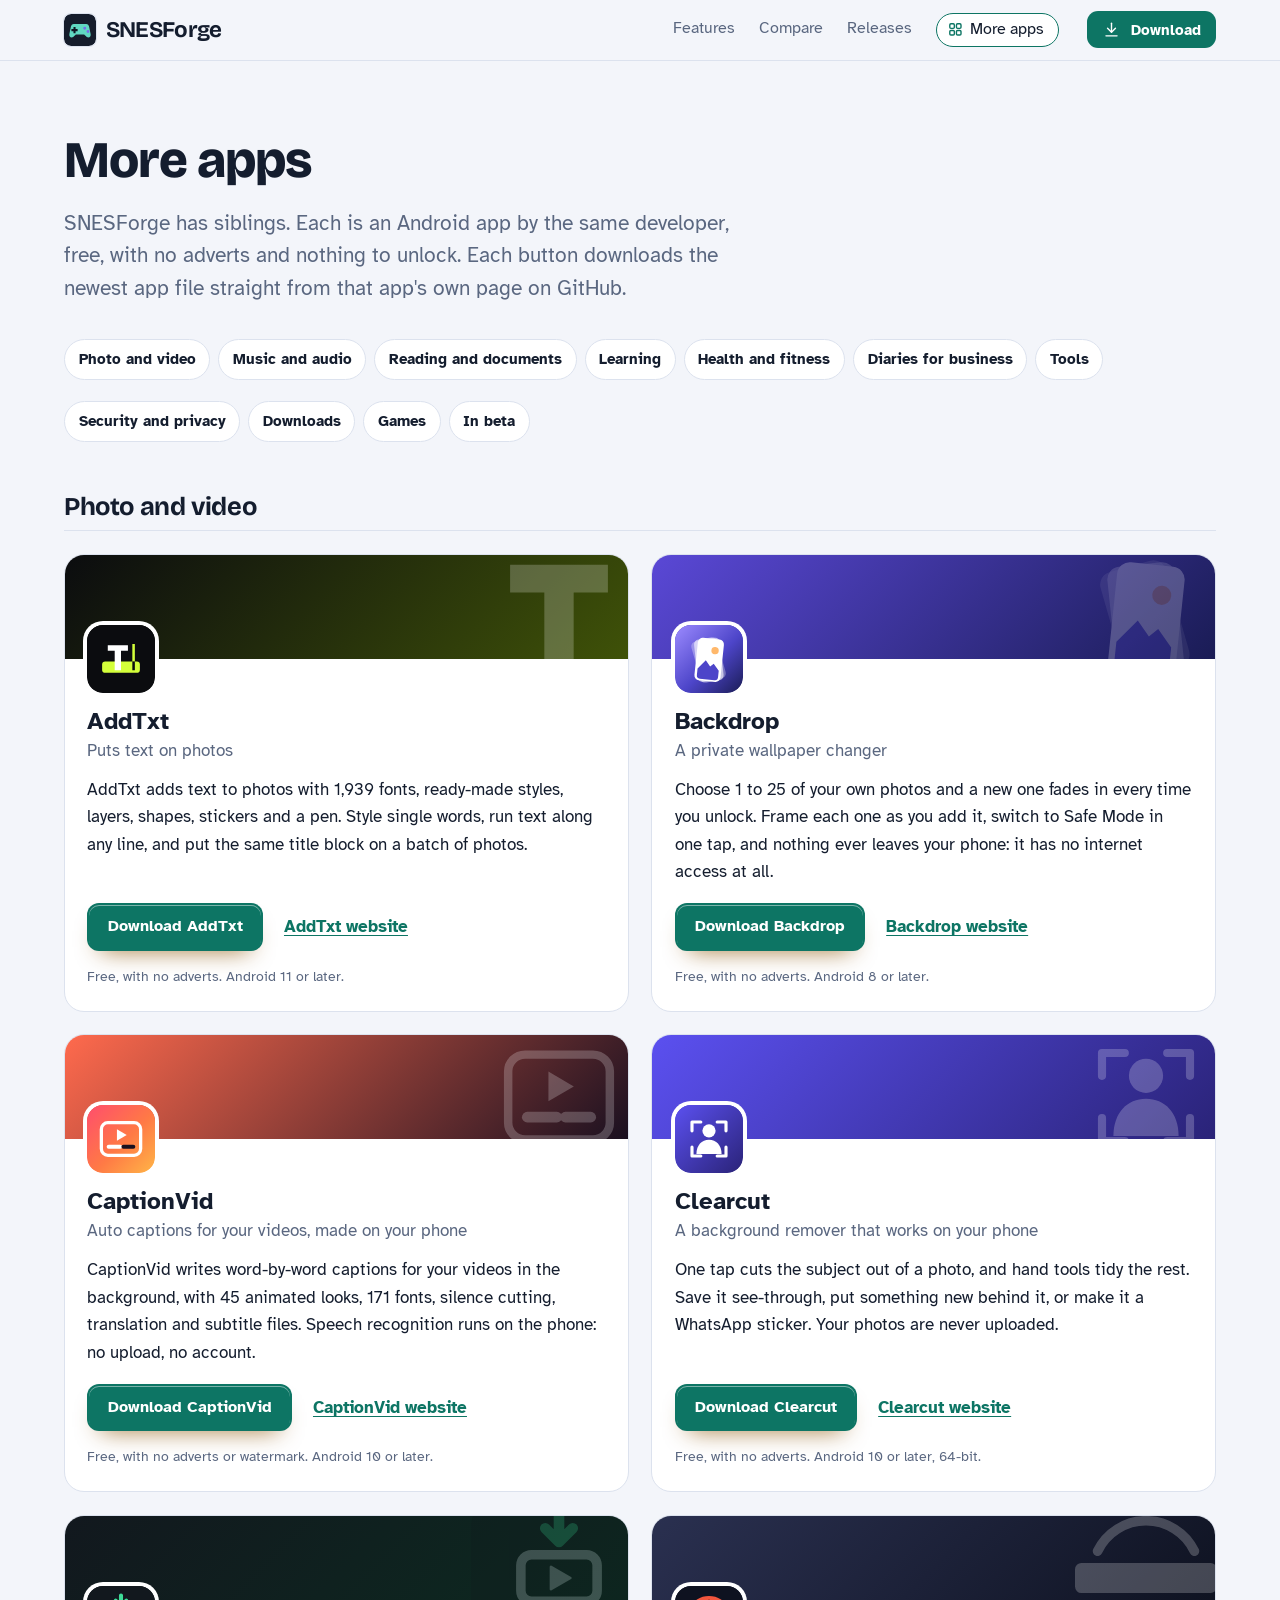
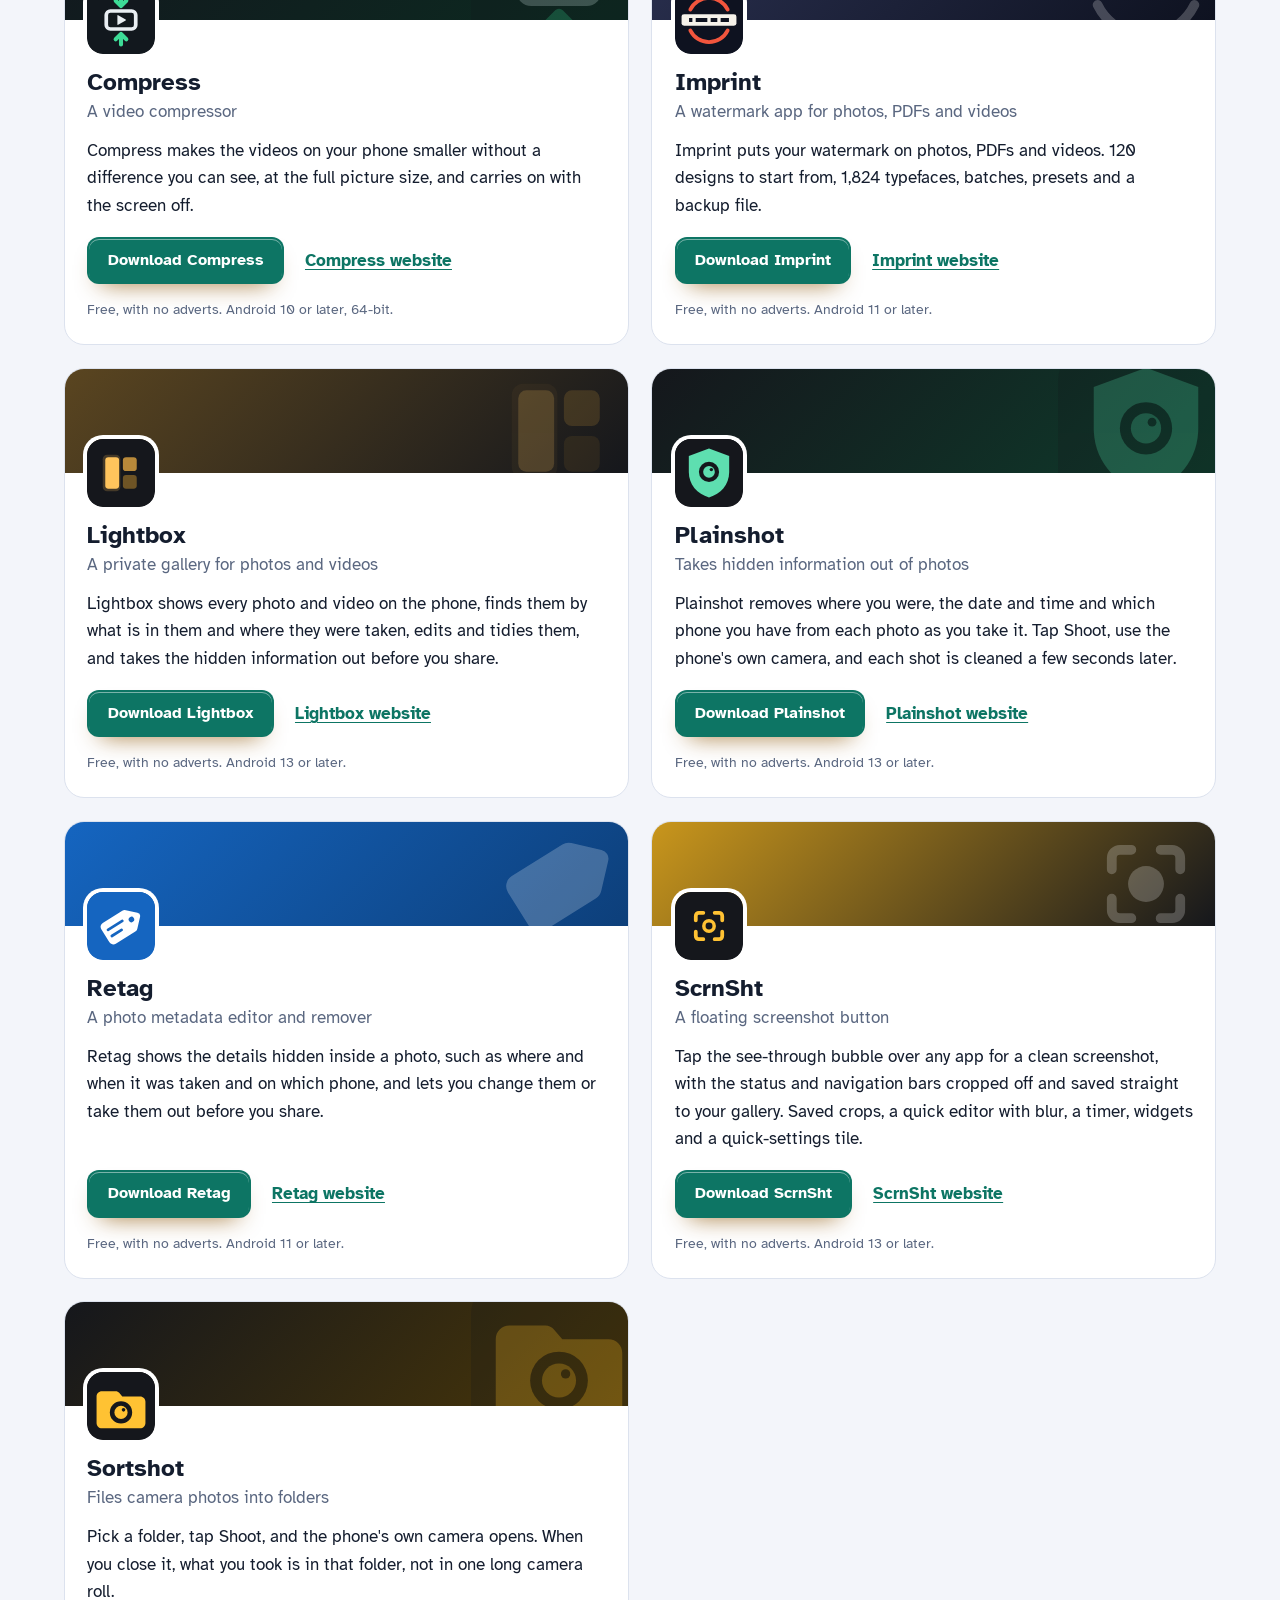
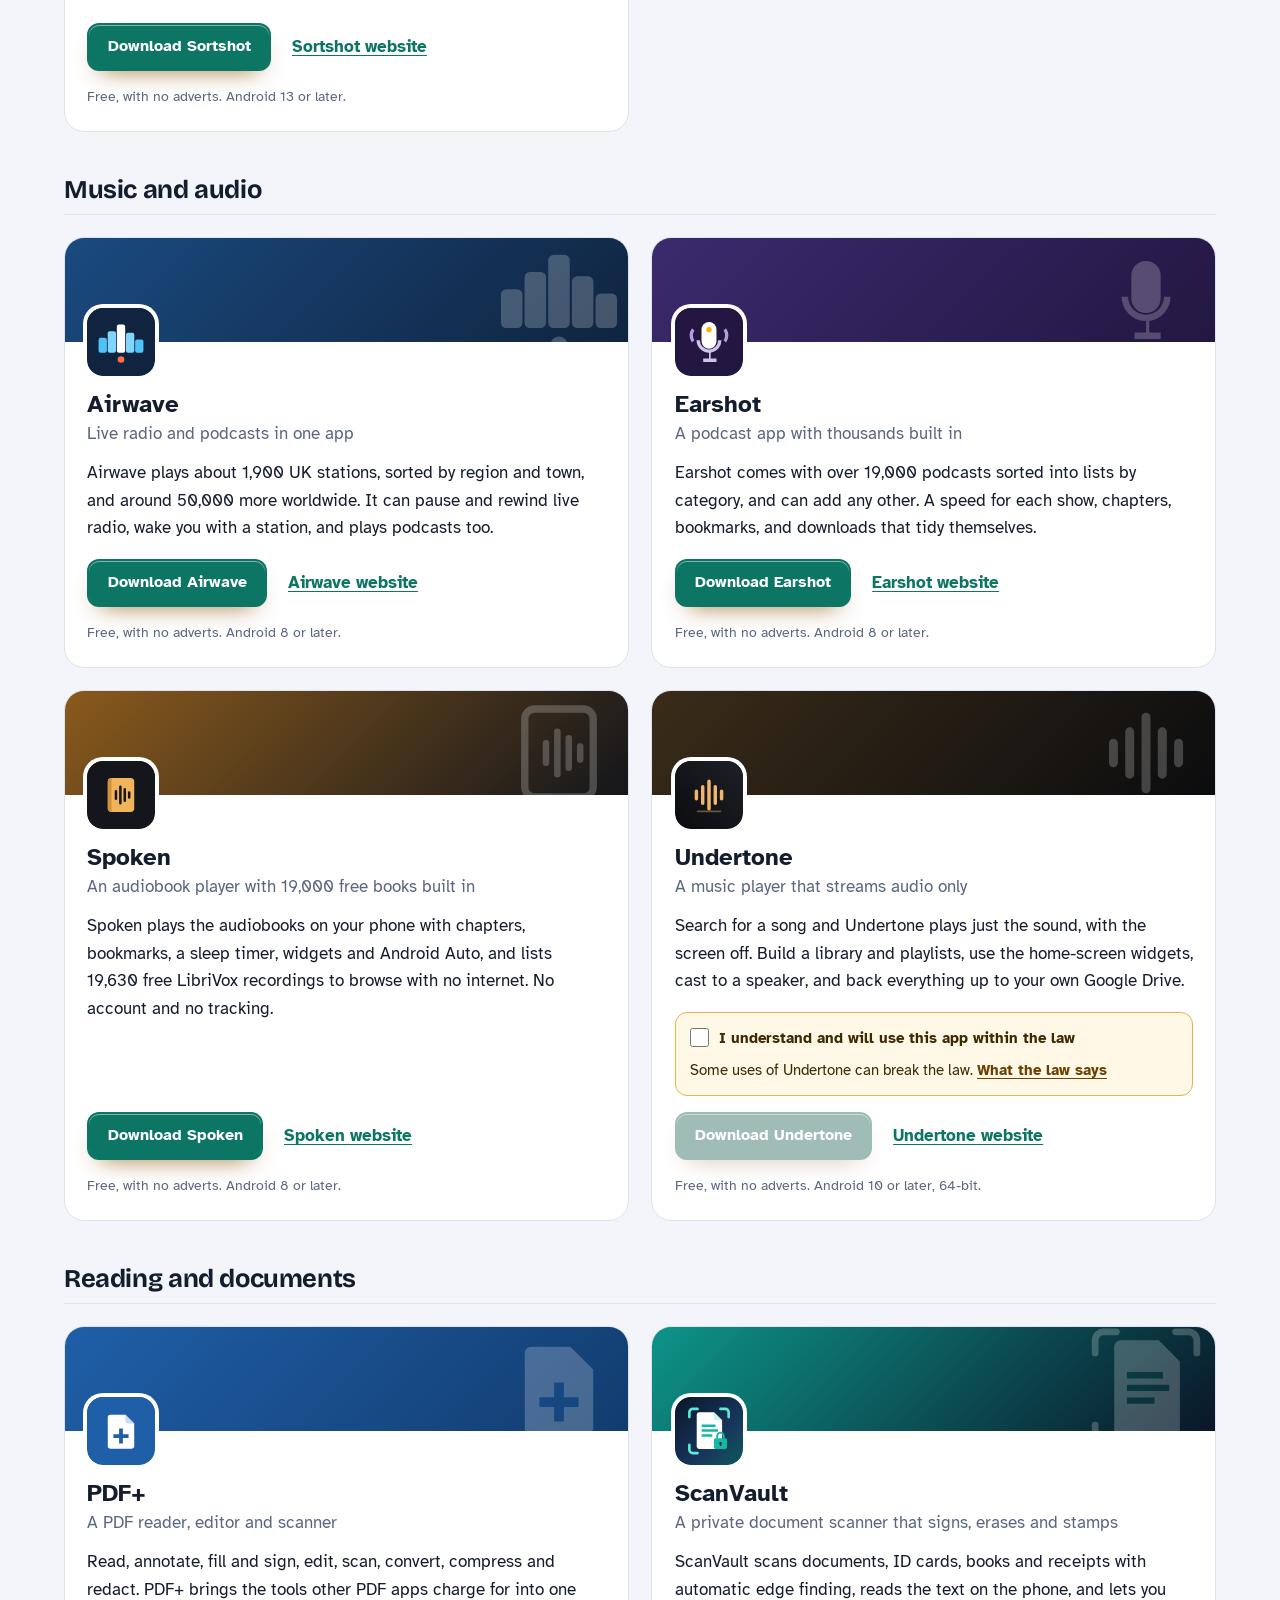
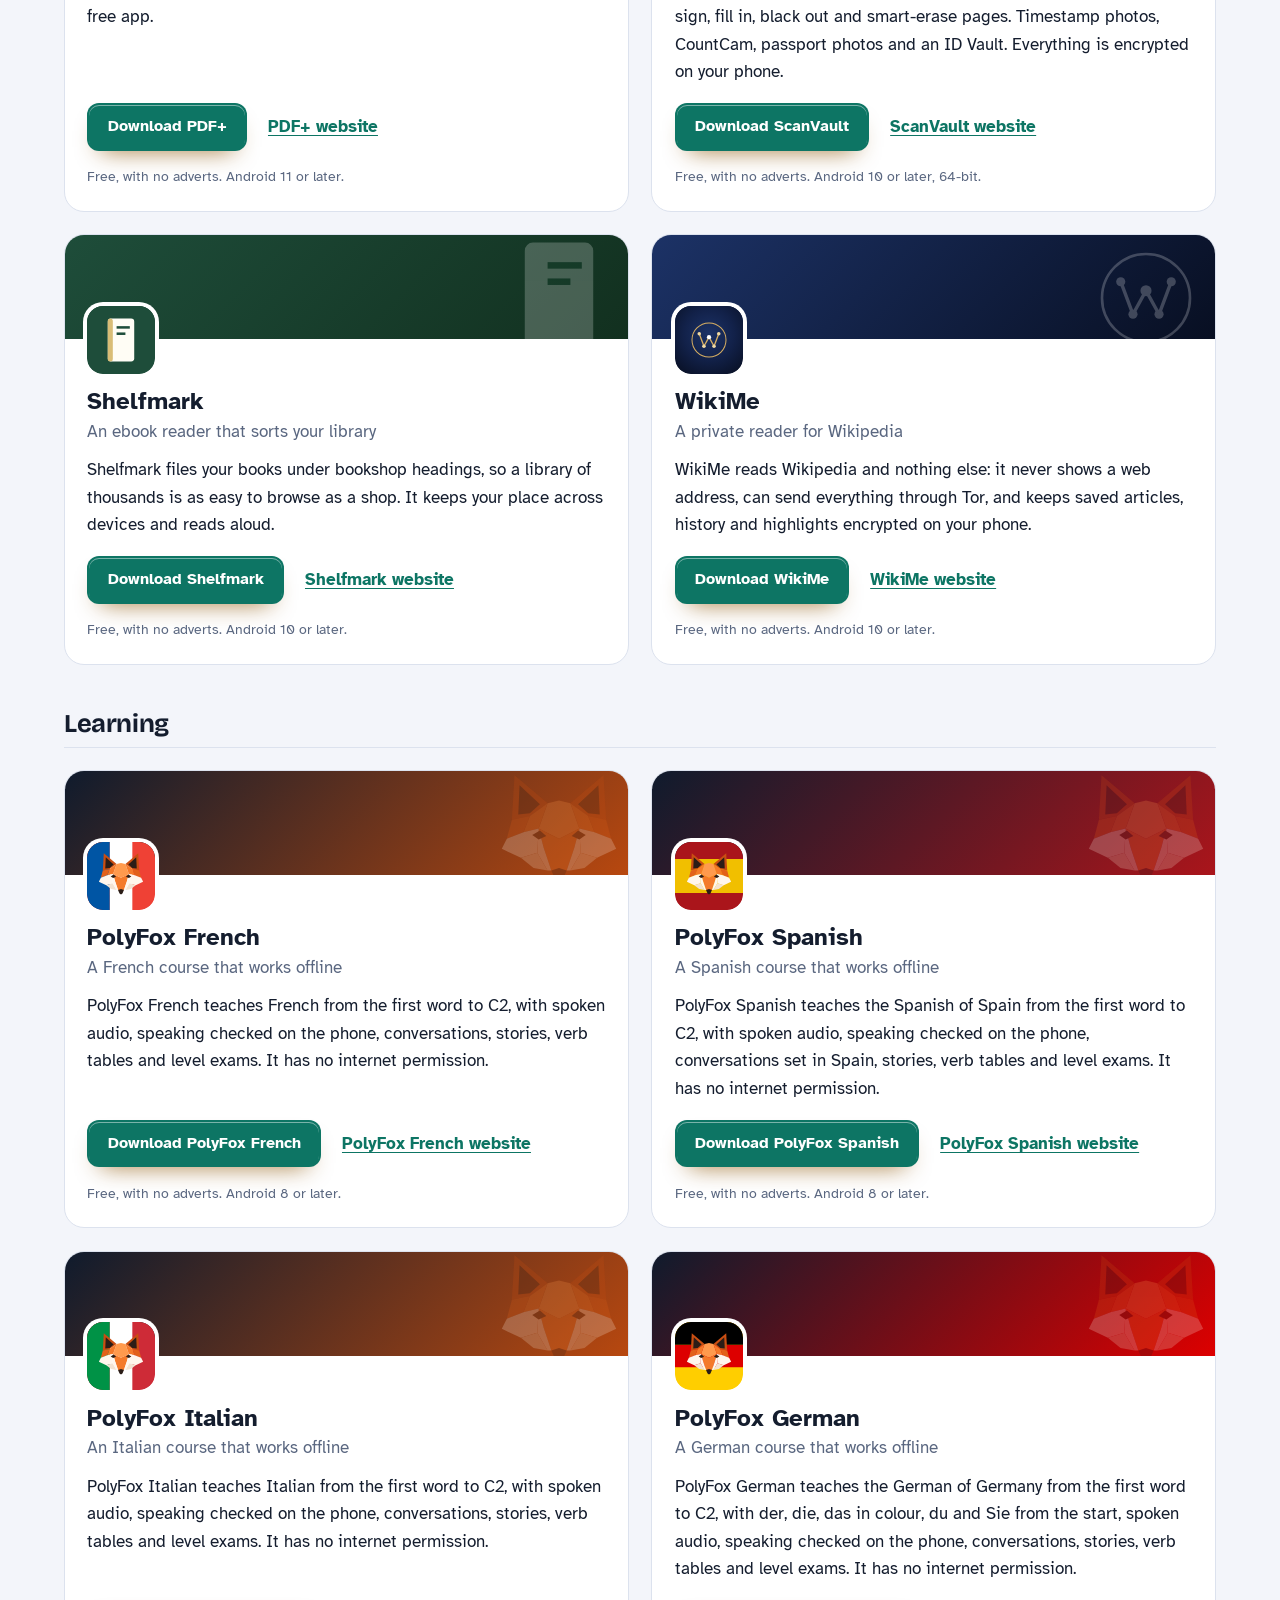
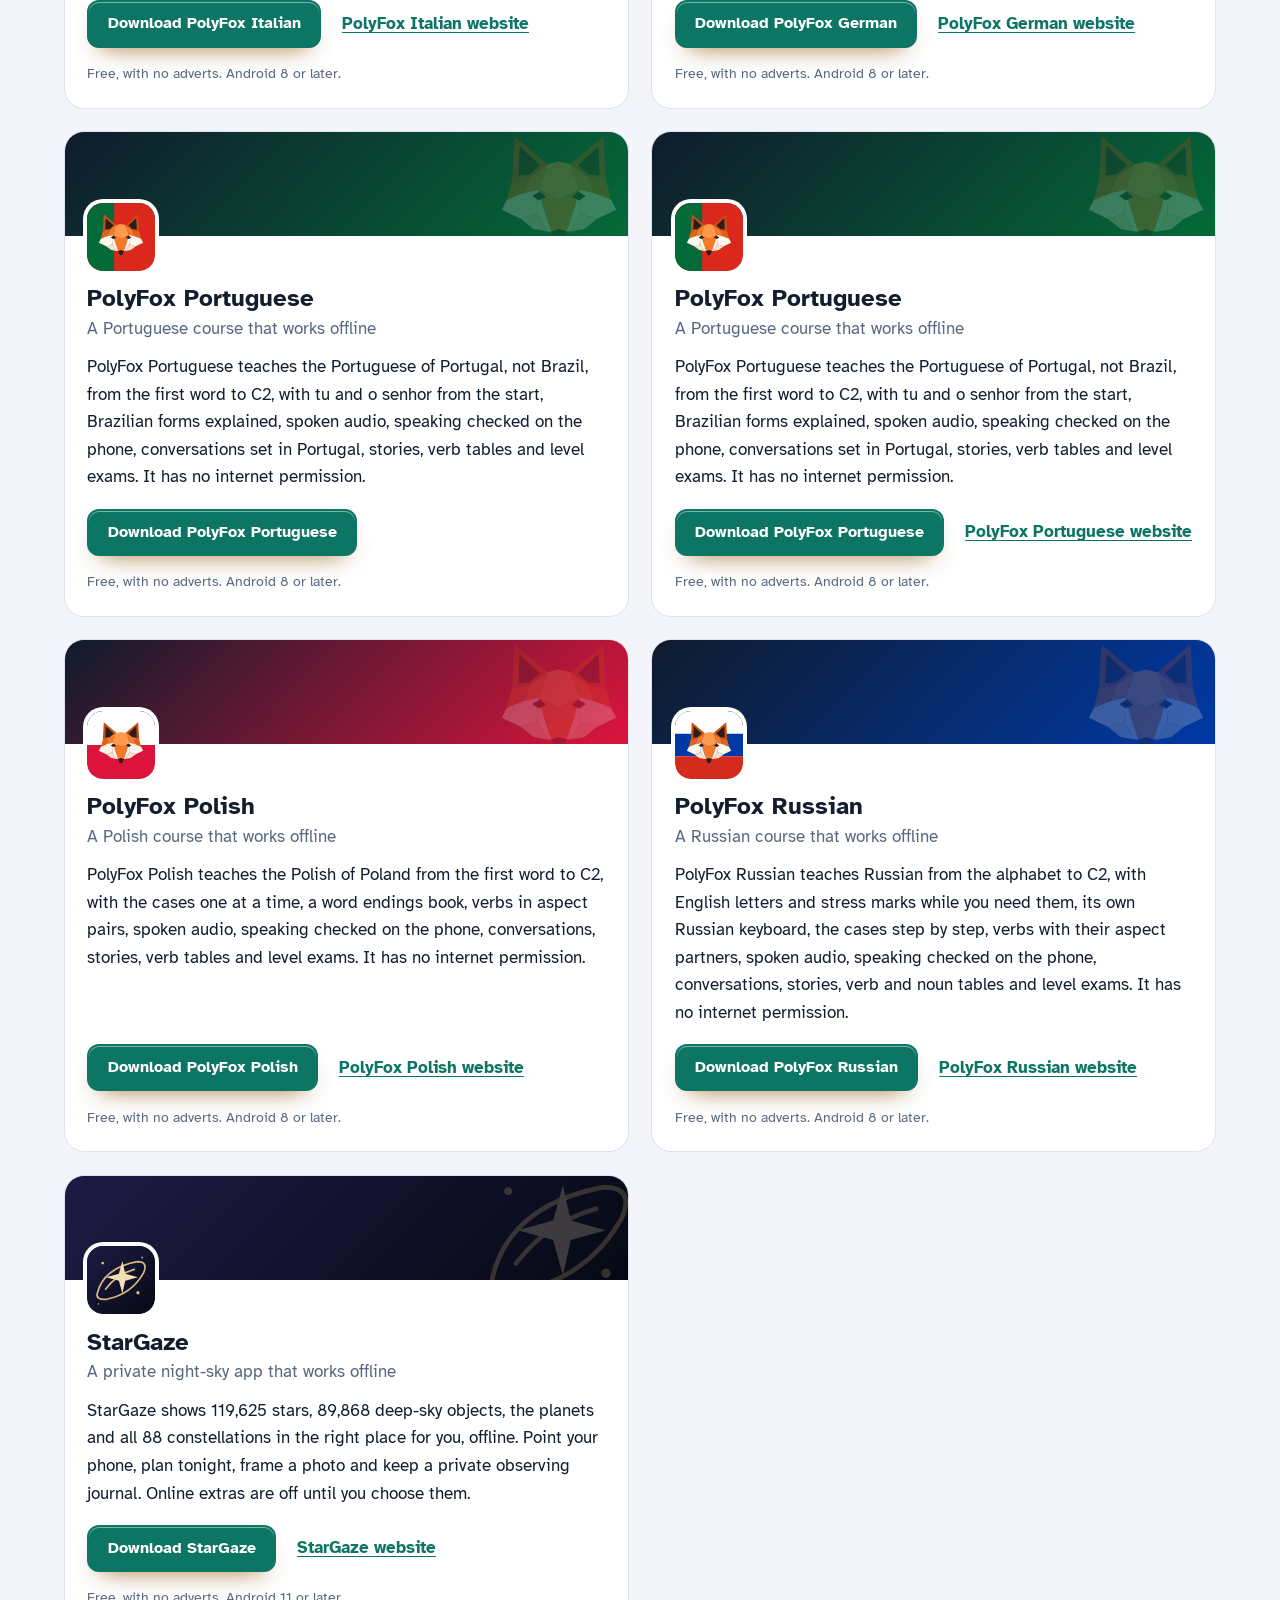
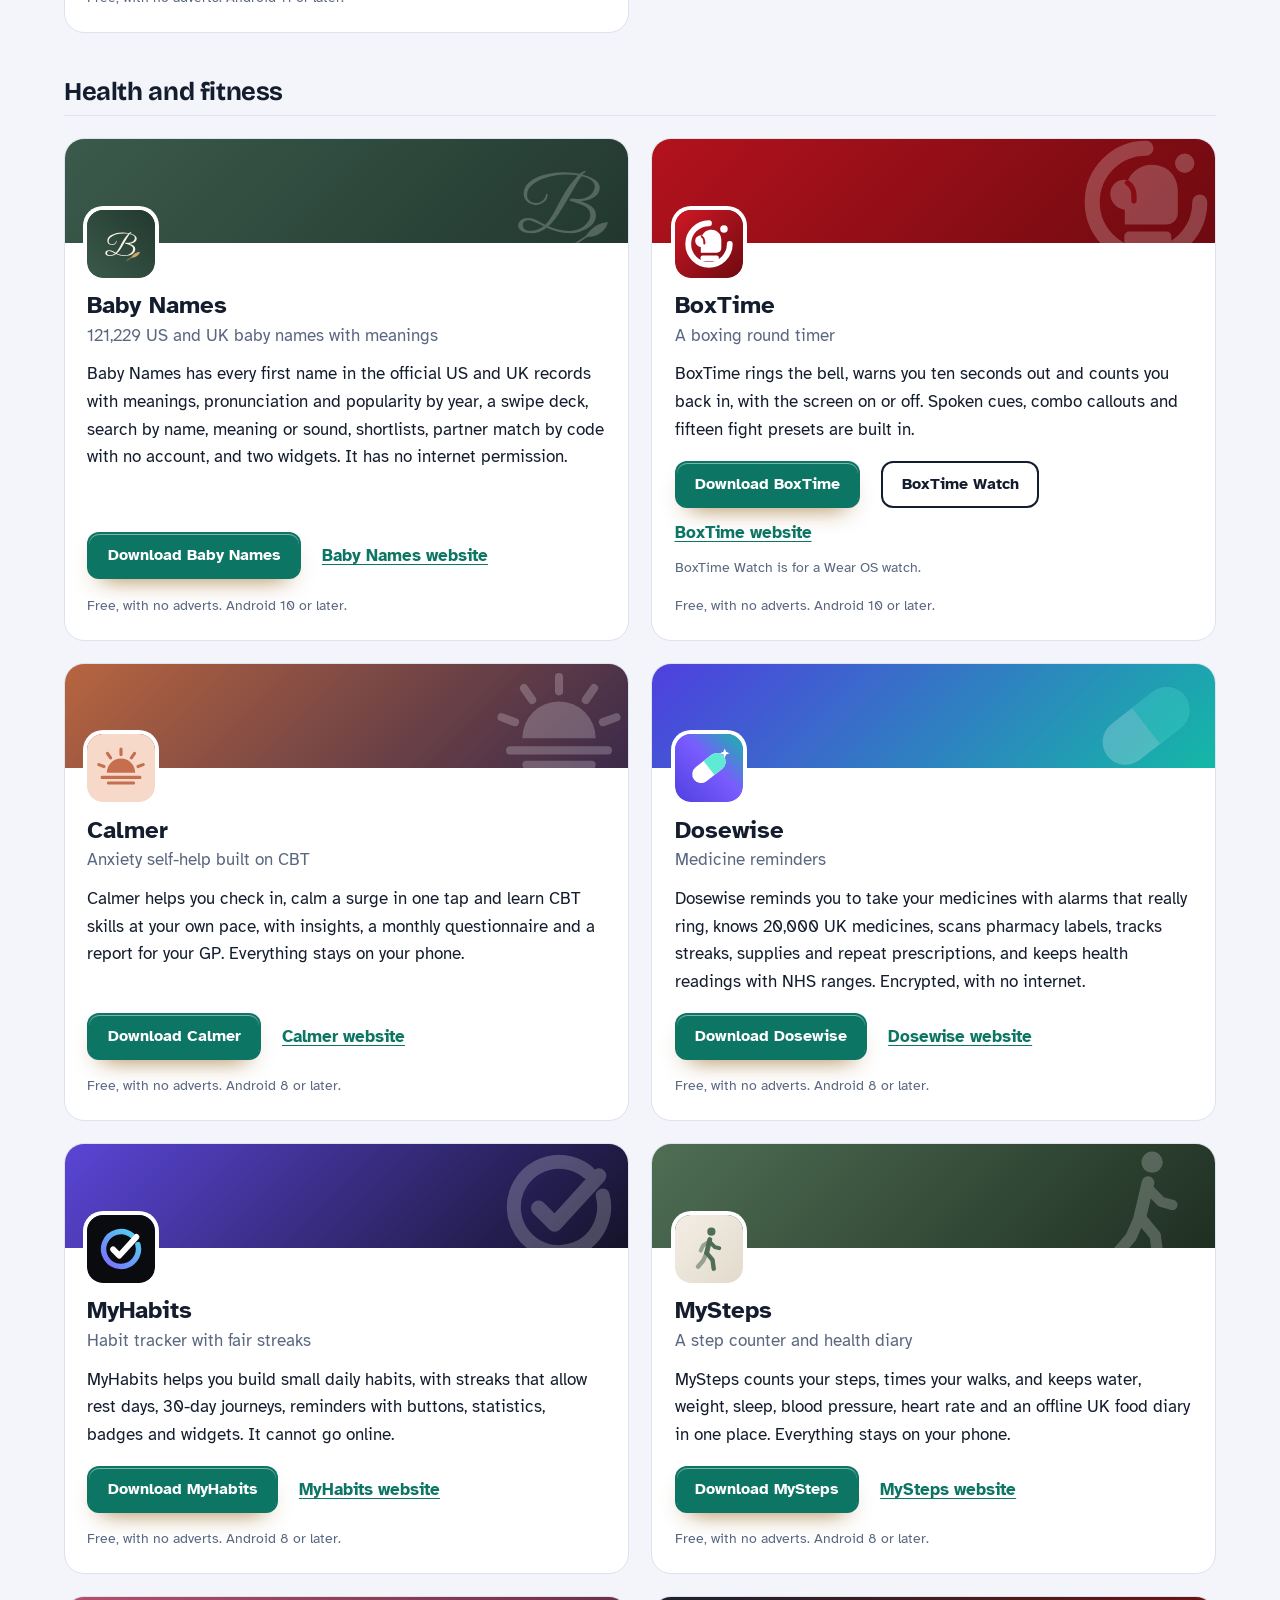
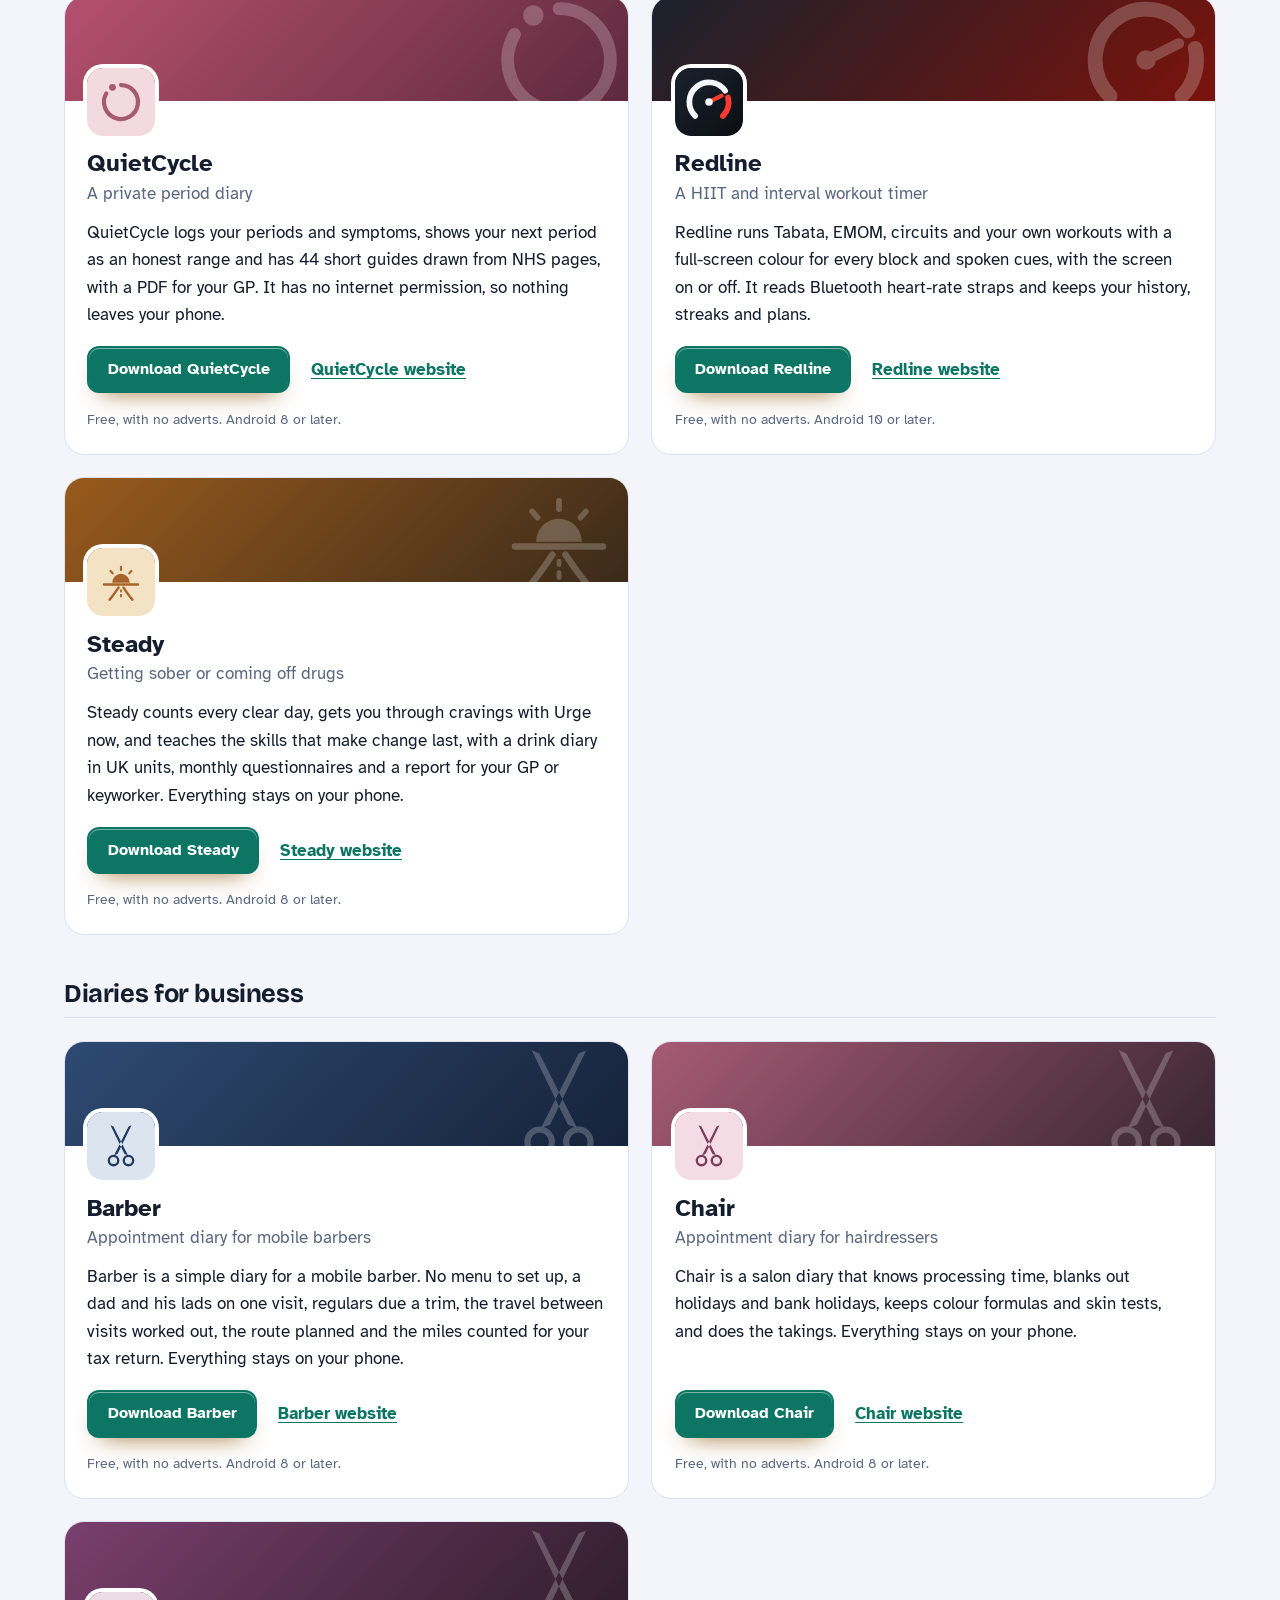
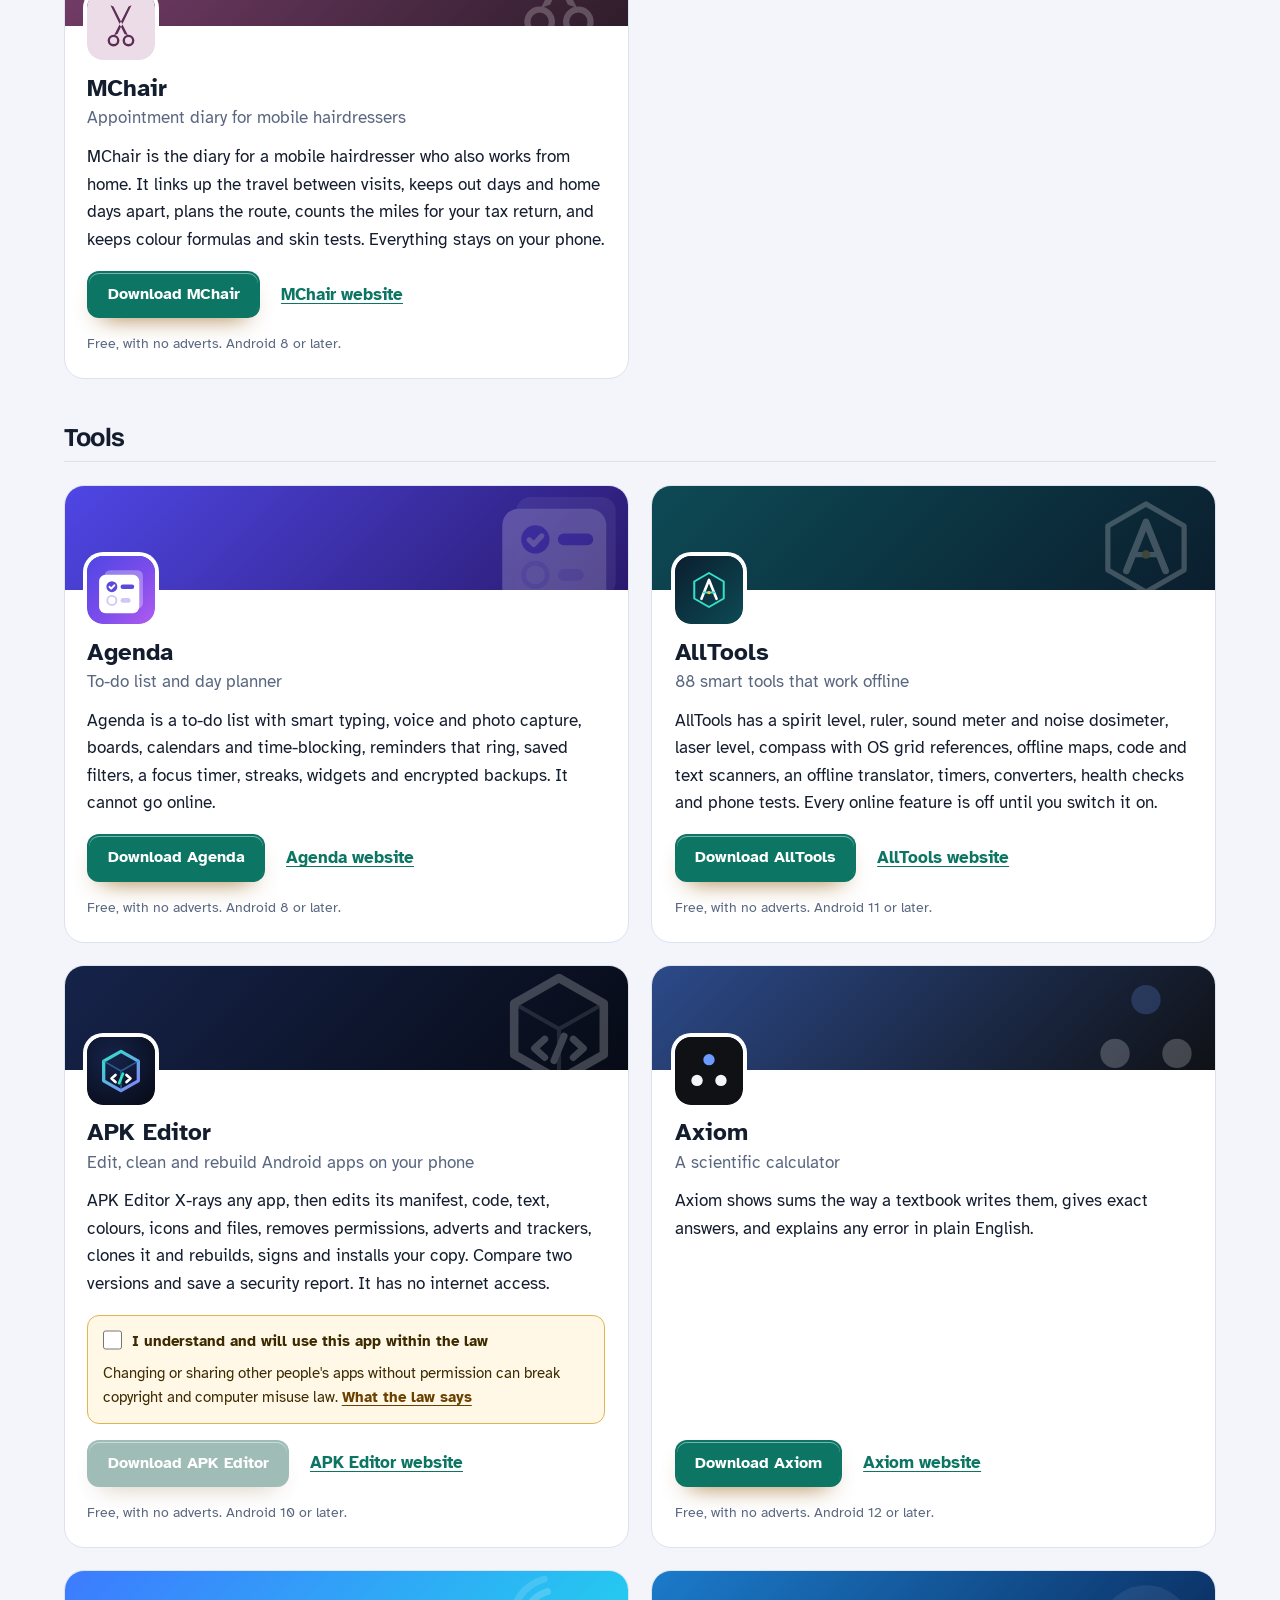
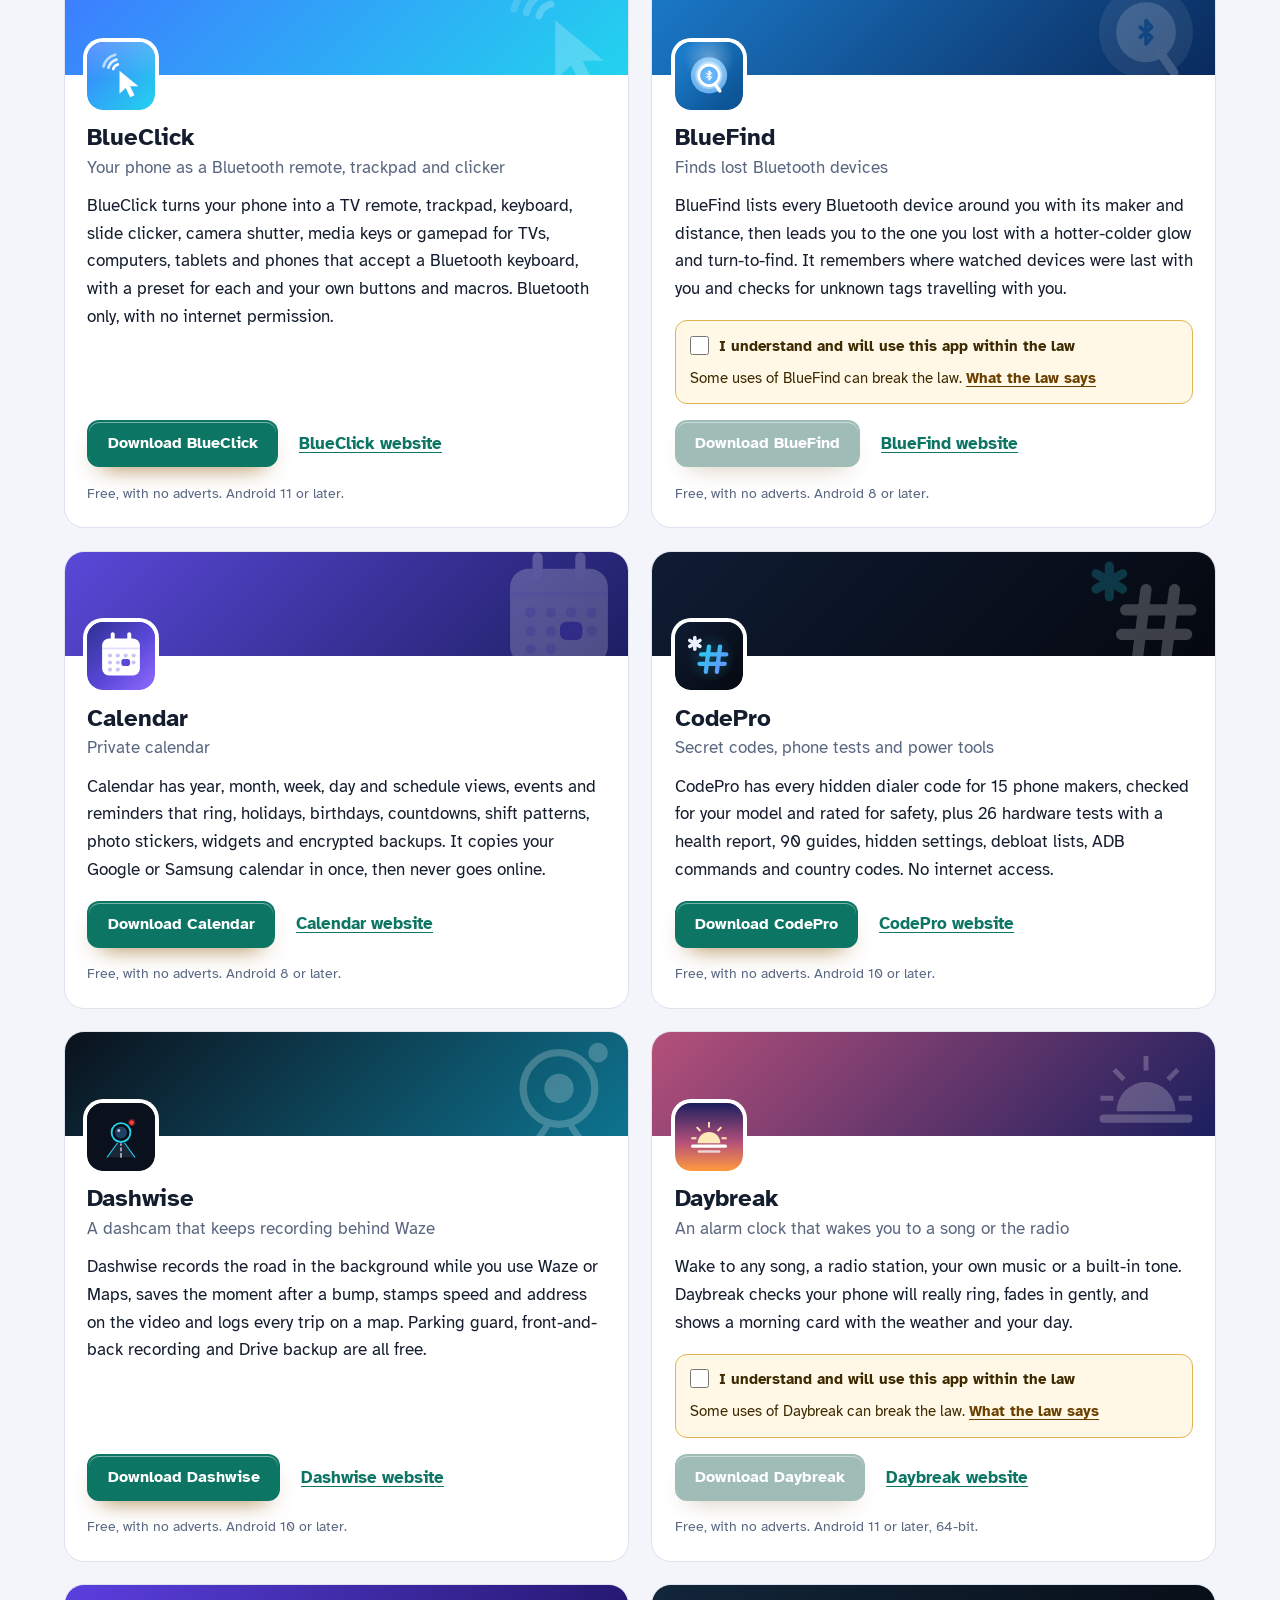
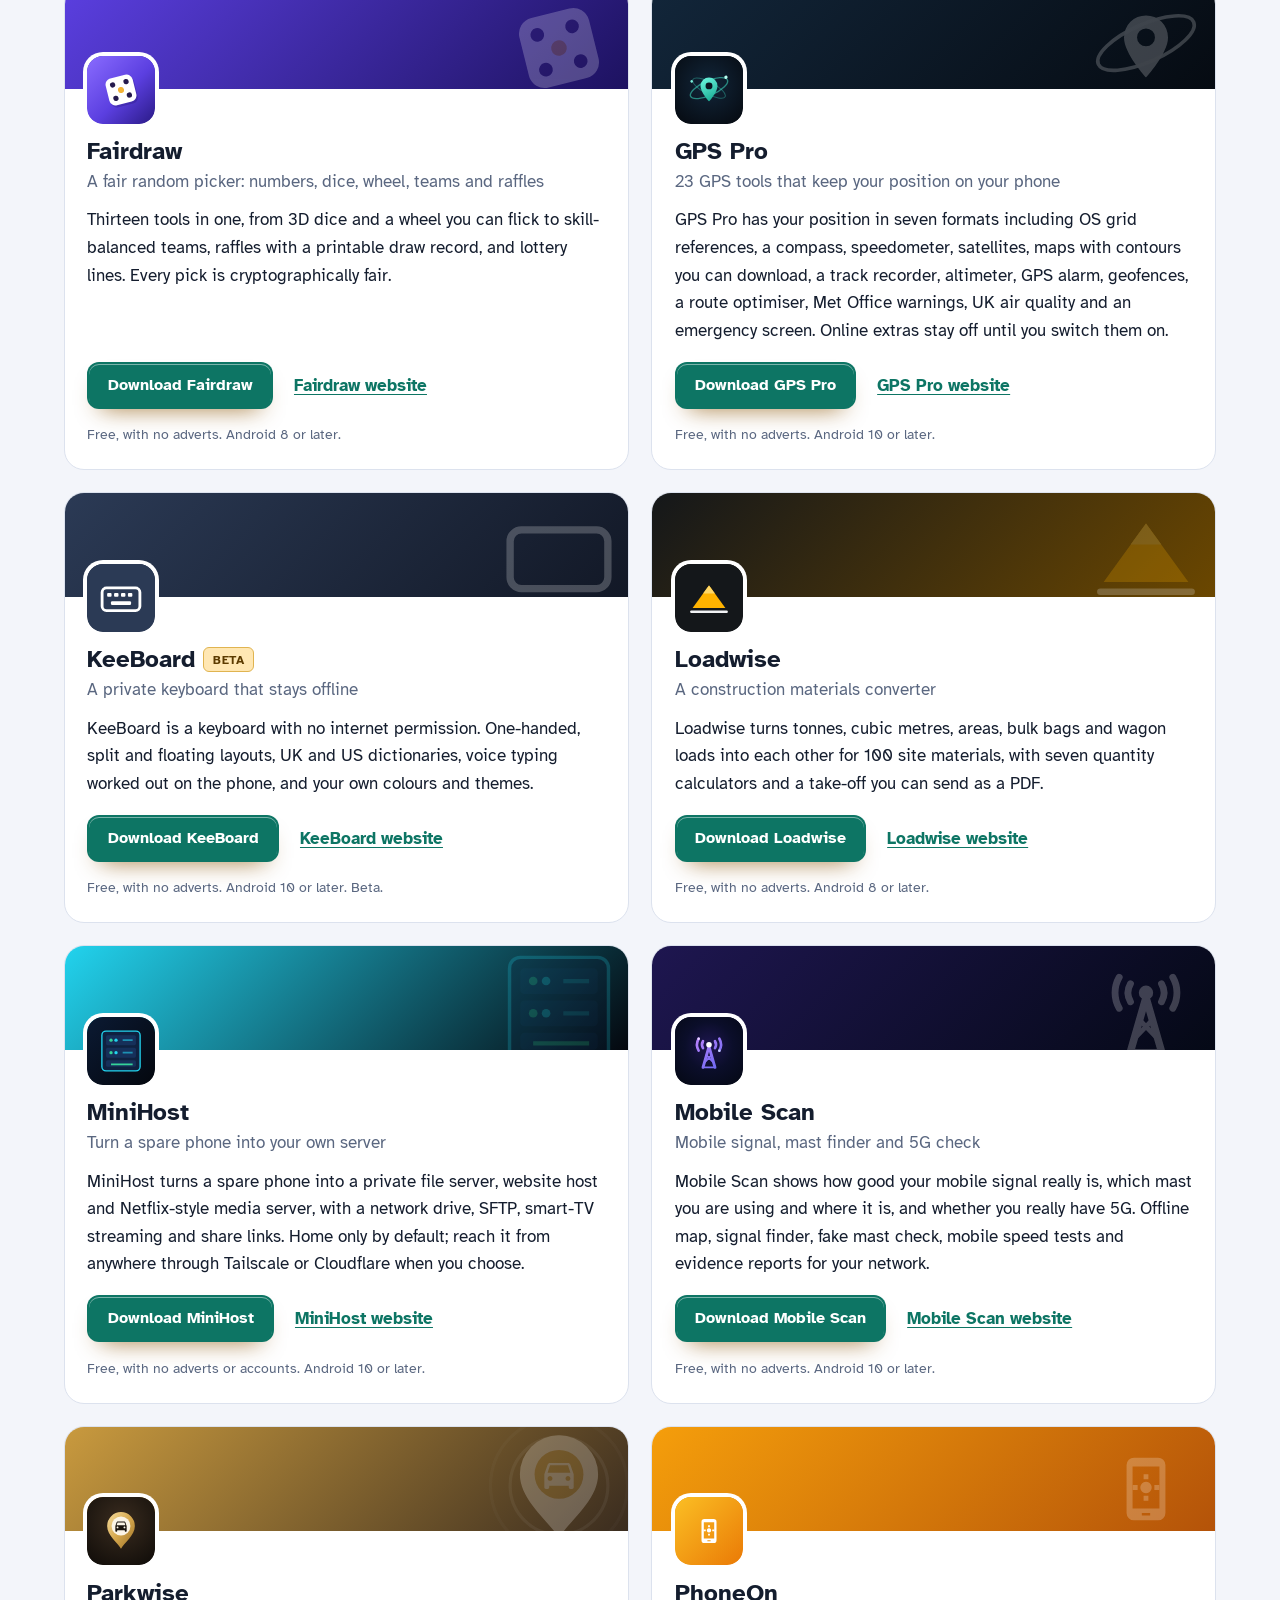
==== commit ad1bd8c4: "More apps: add BlueClick" ====
--- a/more-apps.html
+++ b/more-apps.html
@@ -4,7 +4,7 @@
 <meta charset="utf-8">
 <meta name="viewport" content="width=device-width, initial-scale=1">
 <title>More free Android apps from the maker of SNESForge</title>
-<meta name="description" content="All 97 free Android apps from the maker of SNESForge, in one list by category, each with its download and a link to its website.">
+<meta name="description" content="All 98 free Android apps from the maker of SNESForge, in one list by category, each with its download and a link to its website.">
 <meta name="author" content="Jonathan Jackson">
 <link rel="canonical" href="https://customgpter.github.io/snesforge/more-apps.html">
 <meta name="theme-color" content="#f3f5fa" media="(prefers-color-scheme: light)">
@@ -12,7 +12,7 @@
 <meta property="og:type" content="website">
 <meta property="og:site_name" content="SNESForge">
 <meta property="og:title" content="More free Android apps from the maker of SNESForge">
-<meta property="og:description" content="All 97 free Android apps from the maker of SNESForge, in one list by category, each with its download and a link to its website.">
+<meta property="og:description" content="All 98 free Android apps from the maker of SNESForge, in one list by category, each with its download and a link to its website.">
 <meta property="og:url" content="https://customgpter.github.io/snesforge/more-apps.html">
 <meta property="og:image" content="https://customgpter.github.io/snesforge/assets/og.png">
 <meta property="og:image:width" content="1200">
@@ -26,7 +26,7 @@
 <link rel="preload" href="./assets/fonts/atkinson-hyperlegible-latin-400-normal.woff2" as="font" type="font/woff2" crossorigin>
 <link rel="stylesheet" href="./assets/site.css?v=1">
 <link rel="stylesheet" href="./assets/house.css?v=1">
-<script type="application/ld+json">{"@context":"https://schema.org","@type":"ItemList","name":"Apps from the maker of SNESForge","url":"https://customgpter.github.io/snesforge/more-apps.html","itemListElement":[{"@type":"ListItem","position":1,"name":"AddTxt","url":"https://customgpter.github.io/addtxt/"},{"@type":"ListItem","position":2,"name":"Backdrop","url":"https://customgpter.github.io/backdrop/"},{"@type":"ListItem","position":3,"name":"CaptionVid","url":"https://customgpter.github.io/captionvid/"},{"@type":"ListItem","position":4,"name":"Clearcut","url":"https://customgpter.github.io/clearcut/"},{"@type":"ListItem","position":5,"name":"Compress","url":"https://customgpter.github.io/compress/"},{"@type":"ListItem","position":6,"name":"Imprint","url":"https://customgpter.github.io/imprint/"},{"@type":"ListItem","position":7,"name":"Lightbox","url":"https://customgpter.github.io/lightbox/"},{"@type":"ListItem","position":8,"name":"Plainshot","url":"https://customgpter.github.io/plainshot/"},{"@type":"ListItem","position":9,"name":"Retag","url":"https://customgpter.github.io/retag/"},{"@type":"ListItem","position":10,"name":"ScrnSht","url":"https://customgpter.github.io/scrnsht/"},{"@type":"ListItem","position":11,"name":"Sortshot","url":"https://customgpter.github.io/sortshot/"},{"@type":"ListItem","position":12,"name":"Airwave","url":"https://customgpter.github.io/airwave/"},{"@type":"ListItem","position":13,"name":"Earshot","url":"https://customgpter.github.io/earshot/"},{"@type":"ListItem","position":14,"name":"Spoken","url":"https://customgpter.github.io/spoken/"},{"@type":"ListItem","position":15,"name":"Undertone","url":"https://customgpter.github.io/undertone/"},{"@type":"ListItem","position":16,"name":"PDF+","url":"https://customgpter.github.io/pdfplus/"},{"@type":"ListItem","position":17,"name":"ScanVault","url":"https://customgpter.github.io/scanvault/"},{"@type":"ListItem","position":18,"name":"Shelfmark","url":"https://customgpter.github.io/shelfmark/"},{"@type":"ListItem","position":19,"name":"WikiMe","url":"https://customgpter.github.io/wikime/"},{"@type":"ListItem","position":20,"name":"PolyFox French","url":"https://customgpter.github.io/polyfox/"},{"@type":"ListItem","position":21,"name":"PolyFox German","url":"https://customgpter.github.io/polyfox-german/"},{"@type":"ListItem","position":22,"name":"PolyFox Portuguese","url":"https://customgpter.github.io/polyfox-portuguese/"},{"@type":"ListItem","position":23,"name":"PolyFox Polish","url":"https://customgpter.github.io/polyfox-polish/"},{"@type":"ListItem","position":24,"name":"PolyFox Russian","url":"https://customgpter.github.io/polyfox-russian/"},{"@type":"ListItem","position":25,"name":"StarGaze","url":"https://customgpter.github.io/stargaze/"},{"@type":"ListItem","position":26,"name":"Baby Names","url":"https://customgpter.github.io/babynames/"},{"@type":"ListItem","position":27,"name":"BoxTime","url":"https://customgpter.github.io/boxtime/"},{"@type":"ListItem","position":28,"name":"Calmer","url":"https://customgpter.github.io/calmer/"},{"@type":"ListItem","position":29,"name":"Dosewise","url":"https://customgpter.github.io/dosewise/"},{"@type":"ListItem","position":30,"name":"MyHabits","url":"https://customgpter.github.io/myhabits/"},{"@type":"ListItem","position":31,"name":"MySteps","url":"https://customgpter.github.io/mysteps/"},{"@type":"ListItem","position":32,"name":"QuietCycle","url":"https://customgpter.github.io/quietcycle/"},{"@type":"ListItem","position":33,"name":"Redline","url":"https://customgpter.github.io/redline/"},{"@type":"ListItem","position":34,"name":"Steady","url":"https://customgpter.github.io/steady/"},{"@type":"ListItem","position":35,"name":"Barber","url":"https://customgpter.github.io/barber/"},{"@type":"ListItem","position":36,"name":"Chair","url":"https://customgpter.github.io/chair/"},{"@type":"ListItem","position":37,"name":"MChair","url":"https://customgpter.github.io/mchair/"},{"@type":"ListItem","position":38,"name":"Agenda","url":"https://customgpter.github.io/agenda/"},{"@type":"ListItem","position":39,"name":"AllTools","url":"https://customgpter.github.io/alltools/"},{"@type":"ListItem","position":40,"name":"APK Editor","url":"https://customgpter.github.io/apkeditor/"},{"@type":"ListItem","position":41,"name":"Axiom","url":"https://customgpter.github.io/axiom/"},{"@type":"ListItem","position":42,"name":"BlueFind","url":"https://customgpter.github.io/bluefind/"},{"@type":"ListItem","position":43,"name":"Calendar","url":"https://customgpter.github.io/calendar/"},{"@type":"ListItem","position":44,"name":"CodePro","url":"https://customgpter.github.io/codepro/"},{"@type":"ListItem","position":45,"name":"Dashwise","url":"https://customgpter.github.io/dashwise/"},{"@type":"ListItem","position":46,"name":"Daybreak","url":"https://customgpter.github.io/daybreak/"},{"@type":"ListItem","position":47,"name":"Fairdraw","url":"https://customgpter.github.io/fairdraw/"},{"@type":"ListItem","position":48,"name":"GPS Pro","url":"https://customgpter.github.io/gpspro/"},{"@type":"ListItem","position":49,"name":"KeeBoard","url":"https://customgpter.github.io/keeboard/"},{"@type":"ListItem","position":50,"name":"Loadwise","url":"https://customgpter.github.io/loadwise/"},{"@type":"ListItem","position":51,"name":"MiniHost","url":"https://customgpter.github.io/minihost/"},{"@type":"ListItem","position":52,"name":"Mobile Scan","url":"https://customgpter.github.io/mobilescan/"},{"@type":"ListItem","position":53,"name":"Parkwise","url":"https://customgpter.github.io/parkwise/"},{"@type":"ListItem","position":54,"name":"Pocketmind","url":"https://customgpter.github.io/pocketmind/"},{"@type":"ListItem","position":55,"name":"Refine","url":"https://customgpter.github.io/refine/"},{"@type":"ListItem","position":56,"name":"Shiftwise","url":"https://customgpter.github.io/shiftwise/"},{"@type":"ListItem","position":57,"name":"SimpleCalc","url":"https://customgpter.github.io/simplecalc/"},{"@type":"ListItem","position":58,"name":"Skyline","url":"https://customgpter.github.io/skyline/"},{"@type":"ListItem","position":59,"name":"Slipway","url":"https://customgpter.github.io/slipway/"},{"@type":"ListItem","position":60,"name":"Tagger","url":"https://customgpter.github.io/tagger/"},{"@type":"ListItem","position":61,"name":"TotalClean","url":"https://customgpter.github.io/totalclean/"},{"@type":"ListItem","position":62,"name":"TVLink","url":"https://customgpter.github.io/tvlink/"},{"@type":"ListItem","position":63,"name":"Unbox","url":"https://customgpter.github.io/unbox/"},{"@type":"ListItem","position":64,"name":"WhatsKeep","url":"https://customgpter.github.io/whatskeep/"},{"@type":"ListItem","position":65,"name":"WiFi Scan","url":"https://customgpter.github.io/wifiscan/"},{"@type":"ListItem","position":66,"name":"Auditly","url":"https://customgpter.github.io/auditly/"},{"@type":"ListItem","position":67,"name":"Backchannel","url":"https://customgpter.github.io/backchannel/"},{"@type":"ListItem","position":68,"name":"ENotes","url":"https://customgpter.github.io/enotes/"},{"@type":"ListItem","position":69,"name":"FindMe","url":"https://customgpter.github.io/findme/"},{"@type":"ListItem","position":70,"name":"iLock","url":"https://customgpter.github.io/ilock/"},{"@type":"ListItem","position":71,"name":"ImSafe","url":"https://customgpter.github.io/imsafe/"},{"@type":"ListItem","position":72,"name":"IShred","url":"https://customgpter.github.io/ishred/"},{"@type":"ListItem","position":73,"name":"LockBox","url":"https://customgpter.github.io/lockbox/"},{"@type":"ListItem","position":74,"name":"PassVault","url":"https://customgpter.github.io/passvault/"},{"@type":"ListItem","position":75,"name":"SpyFind","url":"https://customgpter.github.io/spyfind/"},{"@type":"ListItem","position":76,"name":"TextWipe","url":"https://customgpter.github.io/textwipe/"},{"@type":"ListItem","position":77,"name":"Tracewire","url":"https://customgpter.github.io/tracewire/"},{"@type":"ListItem","position":78,"name":"Vigil","url":"https://customgpter.github.io/vigil/"},{"@type":"ListItem","position":79,"name":"Grab","url":"https://customgpter.github.io/grab/"},{"@type":"ListItem","position":80,"name":"Swarm","url":"https://customgpter.github.io/swarm/"},{"@type":"ListItem","position":81,"name":"Plane Games","url":"https://customgpter.github.io/plane-games/"},{"@type":"ListItem","position":82,"name":"Ninefold","url":"https://customgpter.github.io/ninefold/"},{"@type":"ListItem","position":83,"name":"Cubewise","url":"https://customgpter.github.io/cubewise/"},{"@type":"ListItem","position":84,"name":"Tilewise","url":"https://customgpter.github.io/tilewise/"},{"@type":"ListItem","position":85,"name":"Letterwise","url":"https://customgpter.github.io/letterwise/"},{"@type":"ListItem","position":86,"name":"Kingside","url":"https://customgpter.github.io/kingside/"},{"@type":"ListItem","position":87,"name":"Deckhand","url":"https://customgpter.github.io/deckhand/"},{"@type":"ListItem","position":88,"name":"SNESForge","url":"https://customgpter.github.io/snesforge/"},{"@type":"ListItem","position":89,"name":"Fame Boy","url":"https://customgpter.github.io/fameboy/"},{"@type":"ListItem","position":90,"name":"PSPPro","url":"https://customgpter.github.io/psppro/"},{"@type":"ListItem","position":91,"name":"MegaGen","url":"https://customgpter.github.io/megagen/"},{"@type":"ListItem","position":92,"name":"QVR","url":"https://customgpter.github.io/qvr/"},{"@type":"ListItem","position":93,"name":"QVR Watch","url":"https://customgpter.github.io/qvr-watch/"},{"@type":"ListItem","position":94,"name":"QVRLite","url":"https://customgpter.github.io/qvrlite/"},{"@type":"ListItem","position":95,"name":"Onionz","url":"https://customgpter.github.io/onionz/"},{"@type":"ListItem","position":96,"name":"OnionzWeb","url":"https://customgpter.github.io/onionzweb/"}]}</script>
+<script type="application/ld+json">{"@context":"https://schema.org","@type":"ItemList","name":"Apps from the maker of SNESForge","url":"https://customgpter.github.io/snesforge/more-apps.html","itemListElement":[{"@type":"ListItem","position":1,"name":"AddTxt","url":"https://customgpter.github.io/addtxt/"},{"@type":"ListItem","position":2,"name":"Backdrop","url":"https://customgpter.github.io/backdrop/"},{"@type":"ListItem","position":3,"name":"CaptionVid","url":"https://customgpter.github.io/captionvid/"},{"@type":"ListItem","position":4,"name":"Clearcut","url":"https://customgpter.github.io/clearcut/"},{"@type":"ListItem","position":5,"name":"Compress","url":"https://customgpter.github.io/compress/"},{"@type":"ListItem","position":6,"name":"Imprint","url":"https://customgpter.github.io/imprint/"},{"@type":"ListItem","position":7,"name":"Lightbox","url":"https://customgpter.github.io/lightbox/"},{"@type":"ListItem","position":8,"name":"Plainshot","url":"https://customgpter.github.io/plainshot/"},{"@type":"ListItem","position":9,"name":"Retag","url":"https://customgpter.github.io/retag/"},{"@type":"ListItem","position":10,"name":"ScrnSht","url":"https://customgpter.github.io/scrnsht/"},{"@type":"ListItem","position":11,"name":"Sortshot","url":"https://customgpter.github.io/sortshot/"},{"@type":"ListItem","position":12,"name":"Airwave","url":"https://customgpter.github.io/airwave/"},{"@type":"ListItem","position":13,"name":"Earshot","url":"https://customgpter.github.io/earshot/"},{"@type":"ListItem","position":14,"name":"Spoken","url":"https://customgpter.github.io/spoken/"},{"@type":"ListItem","position":15,"name":"Undertone","url":"https://customgpter.github.io/undertone/"},{"@type":"ListItem","position":16,"name":"PDF+","url":"https://customgpter.github.io/pdfplus/"},{"@type":"ListItem","position":17,"name":"ScanVault","url":"https://customgpter.github.io/scanvault/"},{"@type":"ListItem","position":18,"name":"Shelfmark","url":"https://customgpter.github.io/shelfmark/"},{"@type":"ListItem","position":19,"name":"WikiMe","url":"https://customgpter.github.io/wikime/"},{"@type":"ListItem","position":20,"name":"PolyFox French","url":"https://customgpter.github.io/polyfox/"},{"@type":"ListItem","position":21,"name":"PolyFox German","url":"https://customgpter.github.io/polyfox-german/"},{"@type":"ListItem","position":22,"name":"PolyFox Portuguese","url":"https://customgpter.github.io/polyfox-portuguese/"},{"@type":"ListItem","position":23,"name":"PolyFox Polish","url":"https://customgpter.github.io/polyfox-polish/"},{"@type":"ListItem","position":24,"name":"PolyFox Russian","url":"https://customgpter.github.io/polyfox-russian/"},{"@type":"ListItem","position":25,"name":"StarGaze","url":"https://customgpter.github.io/stargaze/"},{"@type":"ListItem","position":26,"name":"Baby Names","url":"https://customgpter.github.io/babynames/"},{"@type":"ListItem","position":27,"name":"BoxTime","url":"https://customgpter.github.io/boxtime/"},{"@type":"ListItem","position":28,"name":"Calmer","url":"https://customgpter.github.io/calmer/"},{"@type":"ListItem","position":29,"name":"Dosewise","url":"https://customgpter.github.io/dosewise/"},{"@type":"ListItem","position":30,"name":"MyHabits","url":"https://customgpter.github.io/myhabits/"},{"@type":"ListItem","position":31,"name":"MySteps","url":"https://customgpter.github.io/mysteps/"},{"@type":"ListItem","position":32,"name":"QuietCycle","url":"https://customgpter.github.io/quietcycle/"},{"@type":"ListItem","position":33,"name":"Redline","url":"https://customgpter.github.io/redline/"},{"@type":"ListItem","position":34,"name":"Steady","url":"https://customgpter.github.io/steady/"},{"@type":"ListItem","position":35,"name":"Barber","url":"https://customgpter.github.io/barber/"},{"@type":"ListItem","position":36,"name":"Chair","url":"https://customgpter.github.io/chair/"},{"@type":"ListItem","position":37,"name":"MChair","url":"https://customgpter.github.io/mchair/"},{"@type":"ListItem","position":38,"name":"Agenda","url":"https://customgpter.github.io/agenda/"},{"@type":"ListItem","position":39,"name":"AllTools","url":"https://customgpter.github.io/alltools/"},{"@type":"ListItem","position":40,"name":"APK Editor","url":"https://customgpter.github.io/apkeditor/"},{"@type":"ListItem","position":41,"name":"Axiom","url":"https://customgpter.github.io/axiom/"},{"@type":"ListItem","position":42,"name":"BlueClick","url":"https://customgpter.github.io/blueclick/"},{"@type":"ListItem","position":43,"name":"BlueFind","url":"https://customgpter.github.io/bluefind/"},{"@type":"ListItem","position":44,"name":"Calendar","url":"https://customgpter.github.io/calendar/"},{"@type":"ListItem","position":45,"name":"CodePro","url":"https://customgpter.github.io/codepro/"},{"@type":"ListItem","position":46,"name":"Dashwise","url":"https://customgpter.github.io/dashwise/"},{"@type":"ListItem","position":47,"name":"Daybreak","url":"https://customgpter.github.io/daybreak/"},{"@type":"ListItem","position":48,"name":"Fairdraw","url":"https://customgpter.github.io/fairdraw/"},{"@type":"ListItem","position":49,"name":"GPS Pro","url":"https://customgpter.github.io/gpspro/"},{"@type":"ListItem","position":50,"name":"KeeBoard","url":"https://customgpter.github.io/keeboard/"},{"@type":"ListItem","position":51,"name":"Loadwise","url":"https://customgpter.github.io/loadwise/"},{"@type":"ListItem","position":52,"name":"MiniHost","url":"https://customgpter.github.io/minihost/"},{"@type":"ListItem","position":53,"name":"Mobile Scan","url":"https://customgpter.github.io/mobilescan/"},{"@type":"ListItem","position":54,"name":"Parkwise","url":"https://customgpter.github.io/parkwise/"},{"@type":"ListItem","position":55,"name":"Pocketmind","url":"https://customgpter.github.io/pocketmind/"},{"@type":"ListItem","position":56,"name":"Refine","url":"https://customgpter.github.io/refine/"},{"@type":"ListItem","position":57,"name":"Shiftwise","url":"https://customgpter.github.io/shiftwise/"},{"@type":"ListItem","position":58,"name":"SimpleCalc","url":"https://customgpter.github.io/simplecalc/"},{"@type":"ListItem","position":59,"name":"Skyline","url":"https://customgpter.github.io/skyline/"},{"@type":"ListItem","position":60,"name":"Slipway","url":"https://customgpter.github.io/slipway/"},{"@type":"ListItem","position":61,"name":"Tagger","url":"https://customgpter.github.io/tagger/"},{"@type":"ListItem","position":62,"name":"TotalClean","url":"https://customgpter.github.io/totalclean/"},{"@type":"ListItem","position":63,"name":"TVLink","url":"https://customgpter.github.io/tvlink/"},{"@type":"ListItem","position":64,"name":"Unbox","url":"https://customgpter.github.io/unbox/"},{"@type":"ListItem","position":65,"name":"WhatsKeep","url":"https://customgpter.github.io/whatskeep/"},{"@type":"ListItem","position":66,"name":"WiFi Scan","url":"https://customgpter.github.io/wifiscan/"},{"@type":"ListItem","position":67,"name":"Auditly","url":"https://customgpter.github.io/auditly/"},{"@type":"ListItem","position":68,"name":"Backchannel","url":"https://customgpter.github.io/backchannel/"},{"@type":"ListItem","position":69,"name":"ENotes","url":"https://customgpter.github.io/enotes/"},{"@type":"ListItem","position":70,"name":"FindMe","url":"https://customgpter.github.io/findme/"},{"@type":"ListItem","position":71,"name":"iLock","url":"https://customgpter.github.io/ilock/"},{"@type":"ListItem","position":72,"name":"ImSafe","url":"https://customgpter.github.io/imsafe/"},{"@type":"ListItem","position":73,"name":"IShred","url":"https://customgpter.github.io/ishred/"},{"@type":"ListItem","position":74,"name":"LockBox","url":"https://customgpter.github.io/lockbox/"},{"@type":"ListItem","position":75,"name":"PassVault","url":"https://customgpter.github.io/passvault/"},{"@type":"ListItem","position":76,"name":"SpyFind","url":"https://customgpter.github.io/spyfind/"},{"@type":"ListItem","position":77,"name":"TextWipe","url":"https://customgpter.github.io/textwipe/"},{"@type":"ListItem","position":78,"name":"Tracewire","url":"https://customgpter.github.io/tracewire/"},{"@type":"ListItem","position":79,"name":"Vigil","url":"https://customgpter.github.io/vigil/"},{"@type":"ListItem","position":80,"name":"Grab","url":"https://customgpter.github.io/grab/"},{"@type":"ListItem","position":81,"name":"Swarm","url":"https://customgpter.github.io/swarm/"},{"@type":"ListItem","position":82,"name":"Plane Games","url":"https://customgpter.github.io/plane-games/"},{"@type":"ListItem","position":83,"name":"Ninefold","url":"https://customgpter.github.io/ninefold/"},{"@type":"ListItem","position":84,"name":"Cubewise","url":"https://customgpter.github.io/cubewise/"},{"@type":"ListItem","position":85,"name":"Tilewise","url":"https://customgpter.github.io/tilewise/"},{"@type":"ListItem","position":86,"name":"Letterwise","url":"https://customgpter.github.io/letterwise/"},{"@type":"ListItem","position":87,"name":"Kingside","url":"https://customgpter.github.io/kingside/"},{"@type":"ListItem","position":88,"name":"Deckhand","url":"https://customgpter.github.io/deckhand/"},{"@type":"ListItem","position":89,"name":"SNESForge","url":"https://customgpter.github.io/snesforge/"},{"@type":"ListItem","position":90,"name":"Fame Boy","url":"https://customgpter.github.io/fameboy/"},{"@type":"ListItem","position":91,"name":"PSPPro","url":"https://customgpter.github.io/psppro/"},{"@type":"ListItem","position":92,"name":"MegaGen","url":"https://customgpter.github.io/megagen/"},{"@type":"ListItem","position":93,"name":"QVR","url":"https://customgpter.github.io/qvr/"},{"@type":"ListItem","position":94,"name":"QVR Watch","url":"https://customgpter.github.io/qvr-watch/"},{"@type":"ListItem","position":95,"name":"QVRLite","url":"https://customgpter.github.io/qvrlite/"},{"@type":"ListItem","position":96,"name":"Onionz","url":"https://customgpter.github.io/onionz/"},{"@type":"ListItem","position":97,"name":"OnionzWeb","url":"https://customgpter.github.io/onionzweb/"}]}</script>
 <link rel="stylesheet" href="./assets/apps-list.css?v=1">
 <script src="./assets/apps-list.js?v=1" defer></script>
 </head>
@@ -87,7 +87,7 @@
 <div class="mapps-group" role="group" aria-labelledby="apps-tools"><h2 class="mapps-cat" id="apps-tools">Tools</h2>
 <ul class="mapps"><li class="mapp" style="--b:#4f46e5;--b2:#2a1a6e"><div class="mapp-cover" aria-hidden="true"><svg viewBox="0 0 108 108"><g transform="translate(54 56) scale(1.45) translate(-52 -56)"><rect x="34" y="33" width="42" height="42" rx="6" fill="#fff" fill-opacity=".3"/><rect x="28" y="38" width="44" height="42" rx="7" fill="#fff" fill-opacity=".95"/><circle cx="42" cy="51" r="6" fill="#5b4bdb"/><path d="M39.4 51.2l1.9 1.9 3.4-3.6" stroke="#fff" stroke-width="2.2" fill="none" stroke-linecap="round" stroke-linejoin="round"/><rect x="51.5" y="48.5" width="15" height="5" rx="2.5" fill="#5b4bdb"/><circle cx="42" cy="66" r="5" fill="none" stroke="#cfc8f7" stroke-width="2"/><rect x="51.5" y="63.5" width="11" height="5" rx="2.5" fill="#cfc8f7"/></g></svg></div><div class="mapp-body"><svg class="mapp-icon" viewBox="0 0 108 108" aria-hidden="true"><defs><linearGradient id="i-agenda-agi" x1="0" y1="0" x2="1" y2="1"><stop offset="0" stop-color="#4f46e5"/><stop offset=".55" stop-color="#7c4deb"/><stop offset="1" stop-color="#b15cf0"/></linearGradient></defs><rect width="108" height="108" rx="24" fill="url(#i-agenda-agi)"/><g transform="translate(54 56) scale(1.45) translate(-52 -56)"><rect x="34" y="33" width="42" height="42" rx="6" fill="#fff" fill-opacity=".3"/><rect x="28" y="38" width="44" height="42" rx="7" fill="#fff"/><circle cx="42" cy="51" r="6" fill="#5b4bdb"/><path d="M39.4 51.2l1.9 1.9 3.4-3.6" stroke="#fff" stroke-width="2.2" fill="none" stroke-linecap="round" stroke-linejoin="round"/><rect x="51.5" y="48.5" width="15" height="5" rx="2.5" fill="#5b4bdb"/><circle cx="42" cy="66" r="5" fill="none" stroke="#cfc8f7" stroke-width="2"/><rect x="51.5" y="63.5" width="11" height="5" rx="2.5" fill="#cfc8f7"/></g></svg><h3>Agenda</h3><p class="mapp-kind">To-do list and day planner</p><p class="mapp-say">Agenda is a to-do list with smart typing, voice and photo capture, boards, calendars and time-blocking, reminders that ring, saved filters, a focus timer, streaks, widgets and encrypted backups. It cannot go online.</p><p class="mapp-go"><a class="button" href="https://github.com/CustomGPTer/agenda/releases/latest/download/Agenda.apk">Download Agenda</a><a class="mapp-site" href="https://customgpter.github.io/agenda/">Agenda website</a></p><p class="mapp-needs">Free, with no adverts. Android 8 or later.</p></div></li>
 <li class="mapp" style="--b:#0d4a55;--b2:#0b1e2e"><div class="mapp-cover" aria-hidden="true"><svg viewBox="0 0 108 108"><path d="M54 27L77.4 40.5L77.4 67.5L54 81L30.6 67.5L30.6 40.5Z" stroke="#fff" stroke-width="3.2" stroke-linejoin="round" fill="none"/><path d="M42 68L54 38L66 68" stroke="#fff" stroke-width="4.2" stroke-linecap="round" stroke-linejoin="round" fill="none"/><path d="M45.5 58L62.5 58" stroke="#fff" stroke-width="3.2" stroke-linecap="round"/><circle cx="54" cy="58" r="2.6" fill="#ffc24b"/></svg></div><div class="mapp-body"><svg class="mapp-icon" viewBox="0 0 108 108" aria-hidden="true"><defs><linearGradient id="i-alltools-atbg" x1="0" y1="0" x2="1" y2="1"><stop offset="0" stop-color="#0b1e2e"/><stop offset="1" stop-color="#0d4a55"/></linearGradient></defs><rect width="108" height="108" rx="24" fill="url(#i-alltools-atbg)"/><path d="M54 27L77.4 40.5L77.4 67.5L54 81L30.6 67.5L30.6 40.5Z" stroke="#35e0c8" stroke-width="3.2" stroke-linejoin="round" fill="none"/><path d="M42 68L54 38L66 68" stroke="#fff" stroke-width="4.2" stroke-linecap="round" stroke-linejoin="round" fill="none"/><path d="M45.5 58L62.5 58" stroke="#35e0c8" stroke-width="3.2" stroke-linecap="round"/><circle cx="54" cy="58" r="2.6" fill="#ffc24b"/></svg><h3>AllTools</h3><p class="mapp-kind">88 smart tools that work offline</p><p class="mapp-say">AllTools has a spirit level, ruler, sound meter and noise dosimeter, laser level, compass with OS grid references, offline maps, code and text scanners, an offline translator, timers, converters, health checks and phone tests. Every online feature is off until you switch it on.</p><p class="mapp-go"><a class="button" href="https://github.com/CustomGPTer/alltools/releases/latest/download/AllTools.apk">Download AllTools</a><a class="mapp-site" href="https://customgpter.github.io/alltools/">AllTools website</a></p><p class="mapp-needs">Free, with no adverts. Android 11 or later.</p></div></li><li class="mapp is-gated" style="--b:#16234a;--b2:#070b16"><div class="mapp-cover" aria-hidden="true"><svg viewBox="0 0 108 108"><g transform="translate(54 54) scale(1.25) translate(-54 -52)"><path d="M54 27L76 39.5L76 64.5L54 77L32 64.5L32 39.5Z" stroke="#fff" stroke-width="4.2" stroke-linejoin="round" fill="none"/><path d="M32 39.5L54 52L76 39.5M54 52L54 77" stroke="#fff" stroke-width="2" stroke-linecap="round" fill="none" opacity=".5"/><path d="M47 57L42 61.5L47 66M61 57L66 61.5L61 66" stroke="#fff" stroke-width="3.4" stroke-linecap="round" stroke-linejoin="round" fill="none"/><path d="M56.5 55.5L51.5 67.5" stroke="#fff" stroke-width="3.4" stroke-linecap="round"/></g></svg></div><div class="mapp-body"><svg class="mapp-icon" viewBox="0 0 108 108" aria-hidden="true"><defs><radialGradient id="i-apkeditor-aebg" cx="40" cy="34" r="96" gradientUnits="userSpaceOnUse"><stop offset="0" stop-color="#16234a"/><stop offset="1" stop-color="#070b16"/></radialGradient><linearGradient id="i-apkeditor-aehx" x1="32" y1="27" x2="76" y2="77" gradientUnits="userSpaceOnUse"><stop offset="0" stop-color="#2ee6c5"/><stop offset="1" stop-color="#8b7cff"/></linearGradient></defs><rect width="108" height="108" rx="24" fill="url(#i-apkeditor-aebg)"/><g transform="translate(54 54) scale(1.25) translate(-54 -52)"><path d="M54 27L76 39.5L76 64.5L54 77L32 64.5L32 39.5Z" stroke="url(#i-apkeditor-aehx)" stroke-width="4.2" stroke-linejoin="round" fill="none"/><path d="M32 39.5L54 52L76 39.5M54 52L54 77" stroke="#3d8fd6" stroke-width="2" stroke-linecap="round" fill="none" opacity=".55"/><path d="M47 57L42 61.5L47 66M61 57L66 61.5L61 66" stroke="#fff" stroke-width="3.4" stroke-linecap="round" stroke-linejoin="round" fill="none"/><path d="M56.5 55.5L51.5 67.5" stroke="#2ee6c5" stroke-width="3.4" stroke-linecap="round"/></g></svg><h3>APK Editor</h3><p class="mapp-kind">Edit, clean and rebuild Android apps on your phone</p><p class="mapp-say">APK Editor X-rays any app, then edits its manifest, code, text, colours, icons and files, removes permissions, adverts and trackers, clones it and rebuilds, signs and installs your copy. Compare two versions and save a security report. It has no internet access.</p><div class="mapp-law" data-gate><label><input type="checkbox"> I understand and will use this app within the law</label><p>Changing or sharing other people's apps without permission can break copyright and computer misuse law. <a href="https://customgpter.github.io/apkeditor/terms.html#law">What the law says</a></p><noscript><p>Turn on JavaScript to download, or use the <a href="https://customgpter.github.io/apkeditor/">APK Editor website</a>.</p></noscript></div><p class="mapp-go"><a class="button" data-href="https://github.com/CustomGPTer/apkeditor/releases/latest/download/APKEditor.apk" aria-disabled="true" role="link" tabindex="-1">Download APK Editor</a><a class="mapp-site" href="https://customgpter.github.io/apkeditor/">APK Editor website</a></p><p class="mapp-needs">Free, with no adverts. Android 10 or later.</p></div></li><li class="mapp" style="--b:#2c4a8a;--b2:#0f1115"><div class="mapp-cover" aria-hidden="true"><svg viewBox="0 0 108 108"><circle cx="54" cy="36" r="9" fill="#6c9bff"/><circle cx="35" cy="69" r="9" fill="#f3f5f8"/><circle cx="73" cy="69" r="9" fill="#f3f5f8"/></svg></div><div class="mapp-body"><svg class="mapp-icon" viewBox="0 0 108 108" aria-hidden="true"><rect width="108" height="108" rx="24" fill="#0f1115"/><circle cx="54" cy="36" r="9" fill="#6c9bff"/><circle cx="35" cy="69" r="9" fill="#f3f5f8"/><circle cx="73" cy="69" r="9" fill="#f3f5f8"/></svg><h3>Axiom</h3><p class="mapp-kind">A scientific calculator</p><p class="mapp-say">Axiom shows sums the way a textbook writes them, gives exact answers, and explains any error in plain English.</p><p class="mapp-go"><a class="button" href="https://github.com/CustomGPTer/axiom/releases/latest/download/Axiom.apk">Download Axiom</a><a class="mapp-site" href="https://customgpter.github.io/axiom/">Axiom website</a></p><p class="mapp-needs">Free, with no adverts. Android 12 or later.</p></div></li>
-<li class="mapp is-gated" style="--b:#1b7bcb;--b2:#0a2a5c"><div class="mapp-cover" aria-hidden="true"><svg viewBox="0 0 108 108"><circle cx="54" cy="52.92" r="28.8" fill="#fff" fill-opacity=".35"/><path d="M63 65.88L71.28 77.76" stroke="#fff" stroke-width="5.4" stroke-linecap="round"/><circle cx="54" cy="52.92" r="18.36" fill="#fff" fill-opacity=".95"/><path d="M50.4 49.75L57.6 56.09L54 60.12L54 45.72L57.6 49.75L50.4 56.09" fill="none" stroke="#1B7BCB" stroke-width="2.2" stroke-linecap="round" stroke-linejoin="round"/></svg></div><div class="mapp-body"><svg class="mapp-icon" viewBox="0 0 108 108" aria-hidden="true"><defs><linearGradient id="i-bluefind-bfa" gradientUnits="userSpaceOnUse" x1="18" y1="18" x2="90" y2="90"><stop offset="0" stop-color="#1B7BCB"/><stop offset="1" stop-color="#0D5596"/></linearGradient><radialGradient id="i-bluefind-bfb" gradientUnits="userSpaceOnUse" cx="54" cy="26" r="40"><stop offset="0" stop-color="#fff" stop-opacity=".33"/><stop offset="1" stop-color="#fff" stop-opacity="0"/></radialGradient><radialGradient id="i-bluefind-bfc" gradientUnits="userSpaceOnUse" cx="54" cy="39.6" r="39.6"><stop offset="0" stop-color="#B7E0FF"/><stop offset=".6" stop-color="#7FC0F5"/><stop offset="1" stop-color="#6AB0EC"/></radialGradient><radialGradient id="i-bluefind-bfd" gradientUnits="userSpaceOnUse" cx="54" cy="52.92" r="14.4"><stop offset="0" stop-color="#79C3FF"/><stop offset="1" stop-color="#5AAEF5"/></radialGradient></defs><rect width="108" height="108" rx="24" fill="url(#i-bluefind-bfa)"/><rect width="108" height="108" rx="24" fill="url(#i-bluefind-bfb)"/><circle cx="54" cy="52.92" r="28.8" fill="url(#i-bluefind-bfc)"/><circle cx="54" cy="52.92" r="21.6" fill="#fff" fill-opacity=".35"/><path d="M63 65.88L71.28 77.76" stroke="#fff" stroke-width="5.4" stroke-linecap="round"/><circle cx="54" cy="52.92" r="18.36" fill="#fff"/><circle cx="54" cy="52.92" r="14.04" fill="url(#i-bluefind-bfd)"/><path d="M50.4 49.75L57.6 56.09L54 60.12L54 45.72L57.6 49.75L50.4 56.09" fill="none" stroke="#fff" stroke-width="1.87" stroke-linecap="round" stroke-linejoin="round"/></svg><h3>BlueFind</h3><p class="mapp-kind">Finds lost Bluetooth devices</p><p class="mapp-say">BlueFind lists every Bluetooth device around you with its maker and distance, then leads you to the one you lost with a hotter-colder glow and turn-to-find. It remembers where watched devices were last with you and checks for unknown tags travelling with you.</p><div class="mapp-law" data-gate><label><input type="checkbox"> I understand and will use this app within the law</label><p>Some uses of BlueFind can break the law. <a href="https://customgpter.github.io/bluefind/terms.html#law">What the law says</a></p><noscript><p>Turn on JavaScript to download, or use the <a href="https://customgpter.github.io/bluefind/">BlueFind website</a>.</p></noscript></div><p class="mapp-go"><a class="button" data-href="https://github.com/CustomGPTer/bluefind/releases/latest/download/BlueFind.apk" aria-disabled="true" role="link" tabindex="-1">Download BlueFind</a><a class="mapp-site" href="https://customgpter.github.io/bluefind/">BlueFind website</a></p><p class="mapp-needs">Free, with no adverts. Android 8 or later.</p></div></li>
+<li class="mapp" style="--b:#3D7BFF;--b2:#22D3EE"><div class="mapp-cover" aria-hidden="true"><svg viewBox="0 0 108 108"><g transform="translate(54 54) scale(1.3) translate(-54 -54)"><path fill="#fff" d="M52.20 47.52L52.20 75.60L59.76 68.76L65.16 79.92L70.56 77.40L65.16 66.60L75.24 66.60Z"/><g fill="none" stroke="#fff" stroke-width="3.31" stroke-linecap="round"><path d="M44.55 45.47A7.92 7.92 0 0 1 50.15 39.87"/><path opacity=".82" d="M38.64 43.89A14.04 14.04 0 0 1 48.57 33.96"/><path opacity=".64" d="M32.73 42.30A20.16 20.16 0 0 1 46.98 28.05"/></g></g></svg></div><div class="mapp-body"><svg class="mapp-icon" viewBox="0 0 108 108" aria-hidden="true"><defs><linearGradient id="i-blueclick-bcbg" x1="0" y1="0" x2="108" y2="108" gradientUnits="userSpaceOnUse"><stop offset="0" stop-color="#3D7BFF"/><stop offset="1" stop-color="#22D3EE"/></linearGradient><linearGradient id="i-blueclick-bcsh" x1="0" y1="0" x2="0" y2="58" gradientUnits="userSpaceOnUse"><stop offset="0" stop-color="#fff" stop-opacity=".19"/><stop offset="1" stop-color="#fff" stop-opacity="0"/></linearGradient></defs><rect width="108" height="108" rx="24" fill="url(#i-blueclick-bcbg)"/><path d="M0 24A24 24 0 0 1 24 0H84A24 24 0 0 1 108 24V58H0Z" fill="url(#i-blueclick-bcsh)"/><g transform="translate(54 54) scale(1.3) translate(-54 -54)"><path fill="#fff" d="M52.20 47.52L52.20 75.60L59.76 68.76L65.16 79.92L70.56 77.40L65.16 66.60L75.24 66.60Z"/><g fill="none" stroke="#fff" stroke-width="3.31" stroke-linecap="round"><path d="M44.55 45.47A7.92 7.92 0 0 1 50.15 39.87"/><path opacity=".82" d="M38.64 43.89A14.04 14.04 0 0 1 48.57 33.96"/><path opacity=".64" d="M32.73 42.30A20.16 20.16 0 0 1 46.98 28.05"/></g></g></svg><h3>BlueClick</h3><p class="mapp-kind">Your phone as a Bluetooth remote, trackpad and clicker</p><p class="mapp-say">BlueClick turns your phone into a TV remote, trackpad, keyboard, slide clicker, camera shutter, media keys or gamepad for TVs, computers, tablets and phones that accept a Bluetooth keyboard, with a preset for each and your own buttons and macros. Bluetooth only, with no internet permission.</p><p class="mapp-go"><a class="button" href="https://github.com/CustomGPTer/blueclick/releases/latest/download/BlueClick.apk">Download BlueClick</a><a class="mapp-site" href="https://customgpter.github.io/blueclick/">BlueClick website</a></p><p class="mapp-needs">Free, with no adverts. Android 11 or later.</p></div></li><li class="mapp is-gated" style="--b:#1b7bcb;--b2:#0a2a5c"><div class="mapp-cover" aria-hidden="true"><svg viewBox="0 0 108 108"><circle cx="54" cy="52.92" r="28.8" fill="#fff" fill-opacity=".35"/><path d="M63 65.88L71.28 77.76" stroke="#fff" stroke-width="5.4" stroke-linecap="round"/><circle cx="54" cy="52.92" r="18.36" fill="#fff" fill-opacity=".95"/><path d="M50.4 49.75L57.6 56.09L54 60.12L54 45.72L57.6 49.75L50.4 56.09" fill="none" stroke="#1B7BCB" stroke-width="2.2" stroke-linecap="round" stroke-linejoin="round"/></svg></div><div class="mapp-body"><svg class="mapp-icon" viewBox="0 0 108 108" aria-hidden="true"><defs><linearGradient id="i-bluefind-bfa" gradientUnits="userSpaceOnUse" x1="18" y1="18" x2="90" y2="90"><stop offset="0" stop-color="#1B7BCB"/><stop offset="1" stop-color="#0D5596"/></linearGradient><radialGradient id="i-bluefind-bfb" gradientUnits="userSpaceOnUse" cx="54" cy="26" r="40"><stop offset="0" stop-color="#fff" stop-opacity=".33"/><stop offset="1" stop-color="#fff" stop-opacity="0"/></radialGradient><radialGradient id="i-bluefind-bfc" gradientUnits="userSpaceOnUse" cx="54" cy="39.6" r="39.6"><stop offset="0" stop-color="#B7E0FF"/><stop offset=".6" stop-color="#7FC0F5"/><stop offset="1" stop-color="#6AB0EC"/></radialGradient><radialGradient id="i-bluefind-bfd" gradientUnits="userSpaceOnUse" cx="54" cy="52.92" r="14.4"><stop offset="0" stop-color="#79C3FF"/><stop offset="1" stop-color="#5AAEF5"/></radialGradient></defs><rect width="108" height="108" rx="24" fill="url(#i-bluefind-bfa)"/><rect width="108" height="108" rx="24" fill="url(#i-bluefind-bfb)"/><circle cx="54" cy="52.92" r="28.8" fill="url(#i-bluefind-bfc)"/><circle cx="54" cy="52.92" r="21.6" fill="#fff" fill-opacity=".35"/><path d="M63 65.88L71.28 77.76" stroke="#fff" stroke-width="5.4" stroke-linecap="round"/><circle cx="54" cy="52.92" r="18.36" fill="#fff"/><circle cx="54" cy="52.92" r="14.04" fill="url(#i-bluefind-bfd)"/><path d="M50.4 49.75L57.6 56.09L54 60.12L54 45.72L57.6 49.75L50.4 56.09" fill="none" stroke="#fff" stroke-width="1.87" stroke-linecap="round" stroke-linejoin="round"/></svg><h3>BlueFind</h3><p class="mapp-kind">Finds lost Bluetooth devices</p><p class="mapp-say">BlueFind lists every Bluetooth device around you with its maker and distance, then leads you to the one you lost with a hotter-colder glow and turn-to-find. It remembers where watched devices were last with you and checks for unknown tags travelling with you.</p><div class="mapp-law" data-gate><label><input type="checkbox"> I understand and will use this app within the law</label><p>Some uses of BlueFind can break the law. <a href="https://customgpter.github.io/bluefind/terms.html#law">What the law says</a></p><noscript><p>Turn on JavaScript to download, or use the <a href="https://customgpter.github.io/bluefind/">BlueFind website</a>.</p></noscript></div><p class="mapp-go"><a class="button" data-href="https://github.com/CustomGPTer/bluefind/releases/latest/download/BlueFind.apk" aria-disabled="true" role="link" tabindex="-1">Download BlueFind</a><a class="mapp-site" href="https://customgpter.github.io/bluefind/">BlueFind website</a></p><p class="mapp-needs">Free, with no adverts. Android 8 or later.</p></div></li>
 <li class="mapp" style="--b:#5a48d8;--b2:#1d1f63"><div class="mapp-cover" aria-hidden="true"><svg viewBox="0 0 108 108"><g transform="translate(54 55) scale(1.25) translate(-54 -55)"><path d="M39,32 h30 a9,9 0 0 1 9,9 v29 a9,9 0 0 1 -9,9 h-30 a9,9 0 0 1 -9,-9 v-29 a9,9 0 0 1 9,-9 z" fill="#fff" fill-opacity=".95"/><rect x="41" y="24" width="5" height="13" rx="2.5" fill="#fff"/><rect x="62" y="24" width="5" height="13" rx="2.5" fill="#fff"/><rect x="30" y="43.5" width="48" height="2.2" fill="#e3deff"/><g fill="#c9c2f7"><circle cx="40" cy="53.5" r="2.6"/><circle cx="50" cy="53.5" r="2.6"/><circle cx="60" cy="53.5" r="2.6"/><circle cx="70" cy="53.5" r="2.6"/><circle cx="40" cy="62.5" r="2.6"/><circle cx="50" cy="62.5" r="2.6"/><circle cx="70" cy="62.5" r="2.6"/><circle cx="40" cy="71.5" r="2.6"/><circle cx="50" cy="71.5" r="2.6"/></g><rect x="54.5" y="58" width="11" height="9" rx="3" fill="#5a48d8"/></g></svg></div><div class="mapp-body"><svg class="mapp-icon" viewBox="0 0 108 108" aria-hidden="true"><defs><linearGradient id="i-calendar-cli" x1="0" y1="0" x2="1" y2="1"><stop offset="0" stop-color="#2e3192"/><stop offset=".55" stop-color="#5a48d8"/><stop offset="1" stop-color="#8f6bff"/></linearGradient></defs><rect width="108" height="108" rx="24" fill="url(#i-calendar-cli)"/><g transform="translate(54 55) scale(1.25) translate(-54 -55)"><path d="M39,32 h30 a9,9 0 0 1 9,9 v29 a9,9 0 0 1 -9,9 h-30 a9,9 0 0 1 -9,-9 v-29 a9,9 0 0 1 9,-9 z" fill="#fff"/><rect x="41" y="24" width="5" height="13" rx="2.5" fill="#fff"/><rect x="62" y="24" width="5" height="13" rx="2.5" fill="#fff"/><rect x="30" y="43.5" width="48" height="2.2" fill="#e3deff"/><g fill="#c9c2f7"><circle cx="40" cy="53.5" r="2.6"/><circle cx="50" cy="53.5" r="2.6"/><circle cx="60" cy="53.5" r="2.6"/><circle cx="70" cy="53.5" r="2.6"/><circle cx="40" cy="62.5" r="2.6"/><circle cx="50" cy="62.5" r="2.6"/><circle cx="70" cy="62.5" r="2.6"/><circle cx="40" cy="71.5" r="2.6"/><circle cx="50" cy="71.5" r="2.6"/></g><rect x="54.5" y="58" width="11" height="9" rx="3" fill="#5a48d8"/></g></svg><h3>Calendar</h3><p class="mapp-kind">Private calendar</p><p class="mapp-say">Calendar has year, month, week, day and schedule views, events and reminders that ring, holidays, birthdays, countdowns, shift patterns, photo stickers, widgets and encrypted backups. It copies your Google or Samsung calendar in once, then never goes online.</p><p class="mapp-go"><a class="button" href="https://github.com/CustomGPTer/calendar/releases/latest/download/Calendar.apk">Download Calendar</a><a class="mapp-site" href="https://customgpter.github.io/calendar/">Calendar website</a></p><p class="mapp-needs">Free, with no adverts. Android 8 or later.</p></div></li>
 <li class="mapp" style="--b:#0f1c33;--b2:#05080f"><div class="mapp-cover" aria-hidden="true"><svg viewBox="0 0 108 108"><g transform="translate(54 54) scale(1.25) translate(-54 -54)"><path d="M54 42L50 74M68 42L64 74M44 52L76 52M42 64L74 64" fill="none" stroke="#fff" stroke-width="5.5" stroke-linecap="round"/><path d="M36 30.5L36 45.5M29.5 34.25L42.5 41.75M29.5 41.75L42.5 34.25" fill="none" stroke="#22D3EE" stroke-width="4.5" stroke-linecap="round"/></g></svg></div><div class="mapp-body"><svg class="mapp-icon" viewBox="0 0 108 108" aria-hidden="true"><defs><linearGradient id="i-codepro-cpbg" x1="0" y1="0" x2="1" y2="1"><stop offset="0" stop-color="#0F1C33"/><stop offset="1" stop-color="#05080F"/></linearGradient><radialGradient id="i-codepro-cpgl" cx="58" cy="58" r="40" gradientUnits="userSpaceOnUse"><stop offset="0" stop-color="#22D3EE" stop-opacity=".2"/><stop offset="1" stop-color="#22D3EE" stop-opacity="0"/></radialGradient><linearGradient id="i-codepro-cphs" x1="42" y1="42" x2="76" y2="74" gradientUnits="userSpaceOnUse"><stop offset="0" stop-color="#22D3EE"/><stop offset="1" stop-color="#6E8BFF"/></linearGradient></defs><rect width="108" height="108" rx="24" fill="url(#i-codepro-cpbg)"/><circle cx="54" cy="54" r="40" fill="url(#i-codepro-cpgl)"/><g transform="translate(54 54) scale(1.25) translate(-54 -54)"><path d="M54 42L50 74M68 42L64 74M44 52L76 52M42 64L74 64" fill="none" stroke="url(#i-codepro-cphs)" stroke-width="5.5" stroke-linecap="round"/><path d="M36 30.5L36 45.5M29.5 34.25L42.5 41.75M29.5 41.75L42.5 34.25" fill="none" stroke="#EAF2FF" stroke-width="4.5" stroke-linecap="round"/></g></svg><h3>CodePro</h3><p class="mapp-kind">Secret codes, phone tests and power tools</p><p class="mapp-say">CodePro has every hidden dialer code for 15 phone makers, checked for your model and rated for safety, plus 26 hardware tests with a health report, 90 guides, hidden settings, debloat lists, ADB commands and country codes. No internet access.</p><p class="mapp-go"><a class="button" href="https://github.com/CustomGPTer/codepro/releases/latest/download/CodePro.apk">Download CodePro</a><a class="mapp-site" href="https://customgpter.github.io/codepro/">CodePro website</a></p><p class="mapp-needs">Free, with no adverts. Android 10 or later.</p></div></li>
 <li class="mapp" style="--b:#0b111c;--b2:#0e7490"><div class="mapp-cover" aria-hidden="true"><svg viewBox="0 0 108 108"><circle cx="54" cy="50" r="22" fill="none" stroke="#fff" stroke-width="4.5"/><circle cx="54" cy="50" r="9" fill="#fff"/><circle cx="78" cy="28" r="6" fill="#fff"/><path d="M36,88l10,-14M72,88l-10,-14" stroke="#fff" stroke-width="4" stroke-linecap="round"/></svg></div><div class="mapp-body"><svg class="mapp-icon" viewBox="0 0 108 108" aria-hidden="true"><rect width="108" height="108" rx="24" fill="#0B111C"/><path d="M51,60L57,60L76,86L32,86Z" fill="#1B2638"/><path d="M51,60L32,86M57,60L76,86" stroke="#22D3EE" stroke-width="1.6" stroke-linecap="round" fill="none"/><path d="M54,64v3M54,71v5M54,80v6" stroke="#fff" stroke-width="1.8" stroke-linecap="round"/><circle cx="54" cy="47" r="17" fill="#070B12"/><circle cx="54" cy="47" r="15" fill="none" stroke="#22D3EE" stroke-width="3"/><circle cx="54" cy="47" r="9.5" fill="#1F4166"/><circle cx="50.5" cy="43.5" r="2.4" fill="#fff" fill-opacity=".7"/><circle cx="71" cy="31" r="6" fill="#FF3B3B" fill-opacity=".25"/><circle cx="71" cy="31" r="3.8" fill="#FF3B3B"/></svg><h3>Dashwise</h3><p class="mapp-kind">A dashcam that keeps recording behind Waze</p><p class="mapp-say">Dashwise records the road in the background while you use Waze or Maps, saves the moment after a bump, stamps speed and address on the video and logs every trip on a map. Parking guard, front-and-back recording and Drive backup are all free.</p><p class="mapp-go"><a class="button" href="https://github.com/CustomGPTer/dashwise/releases/latest/download/Dashwise.apk">Download Dashwise</a><a class="mapp-site" href="https://customgpter.github.io/dashwise/">Dashwise website</a></p><p class="mapp-needs">Free, with no adverts. Android 10 or later.</p></div></li>
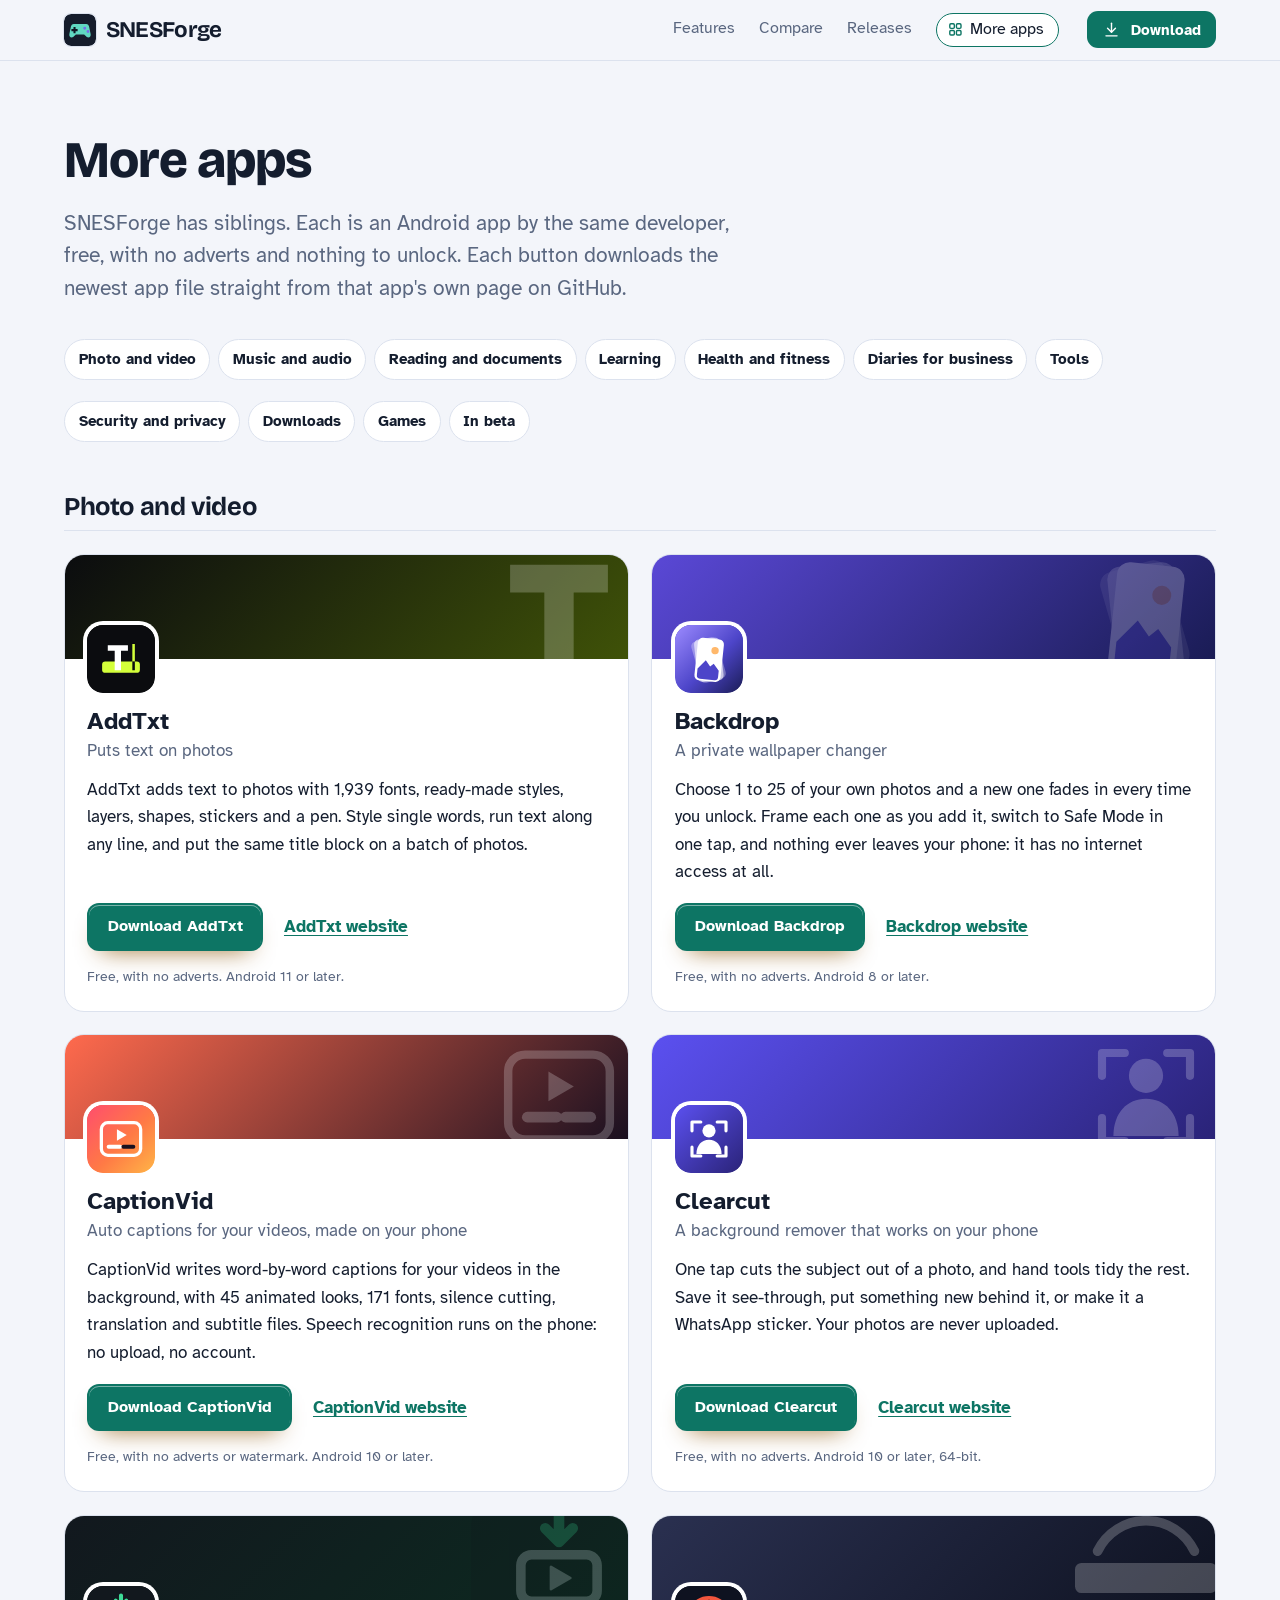
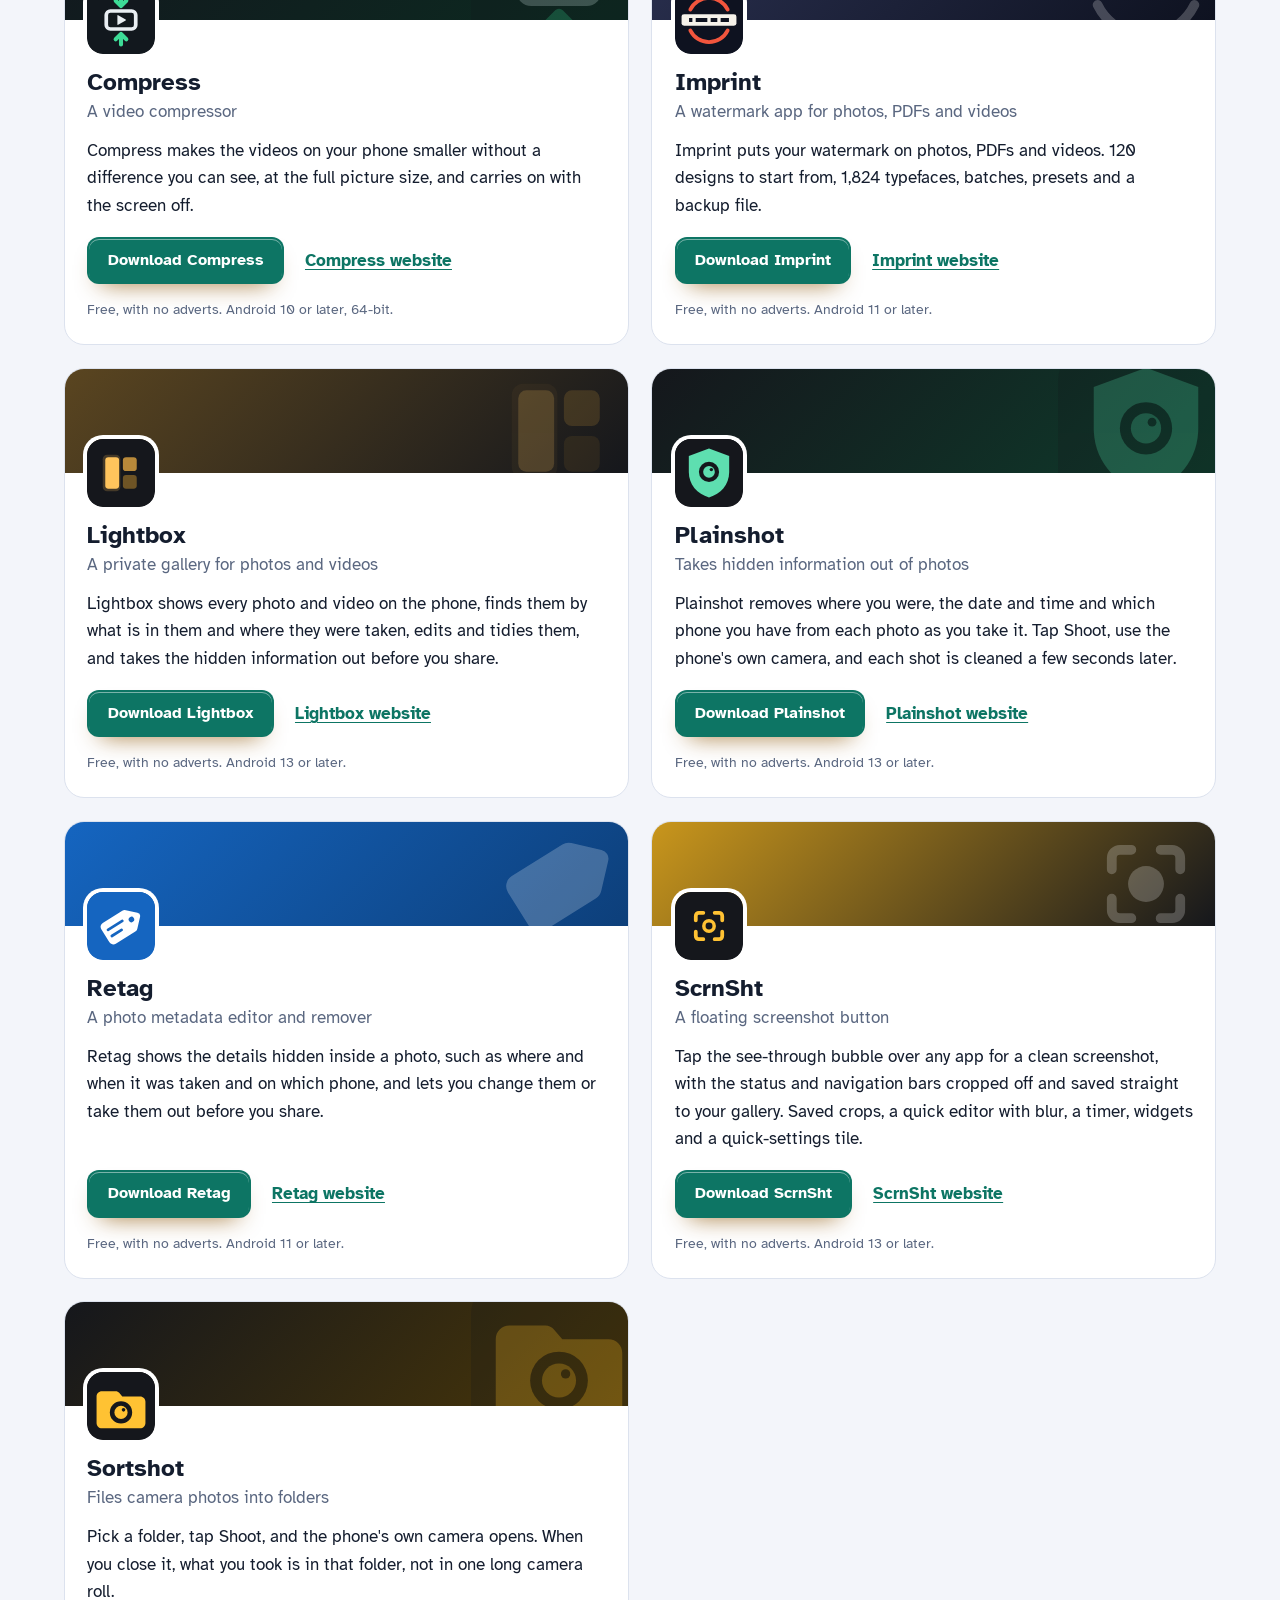
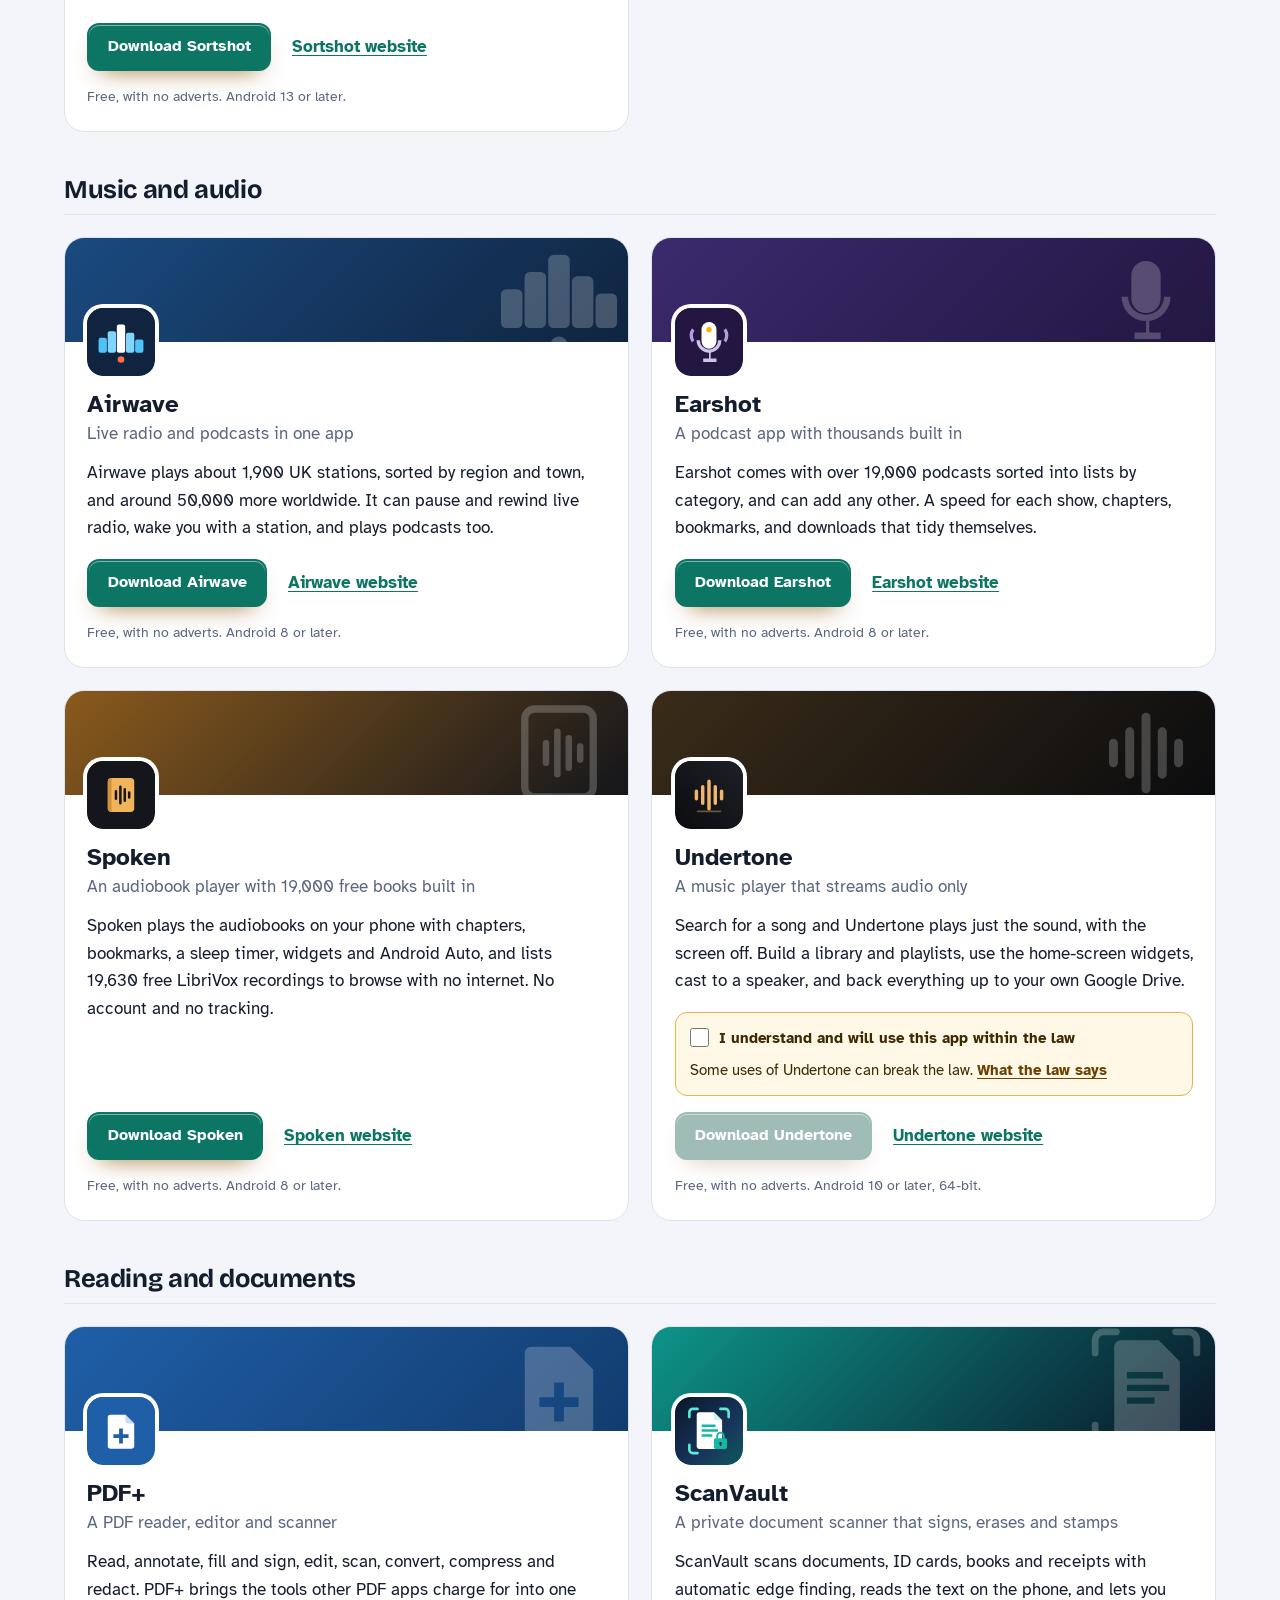
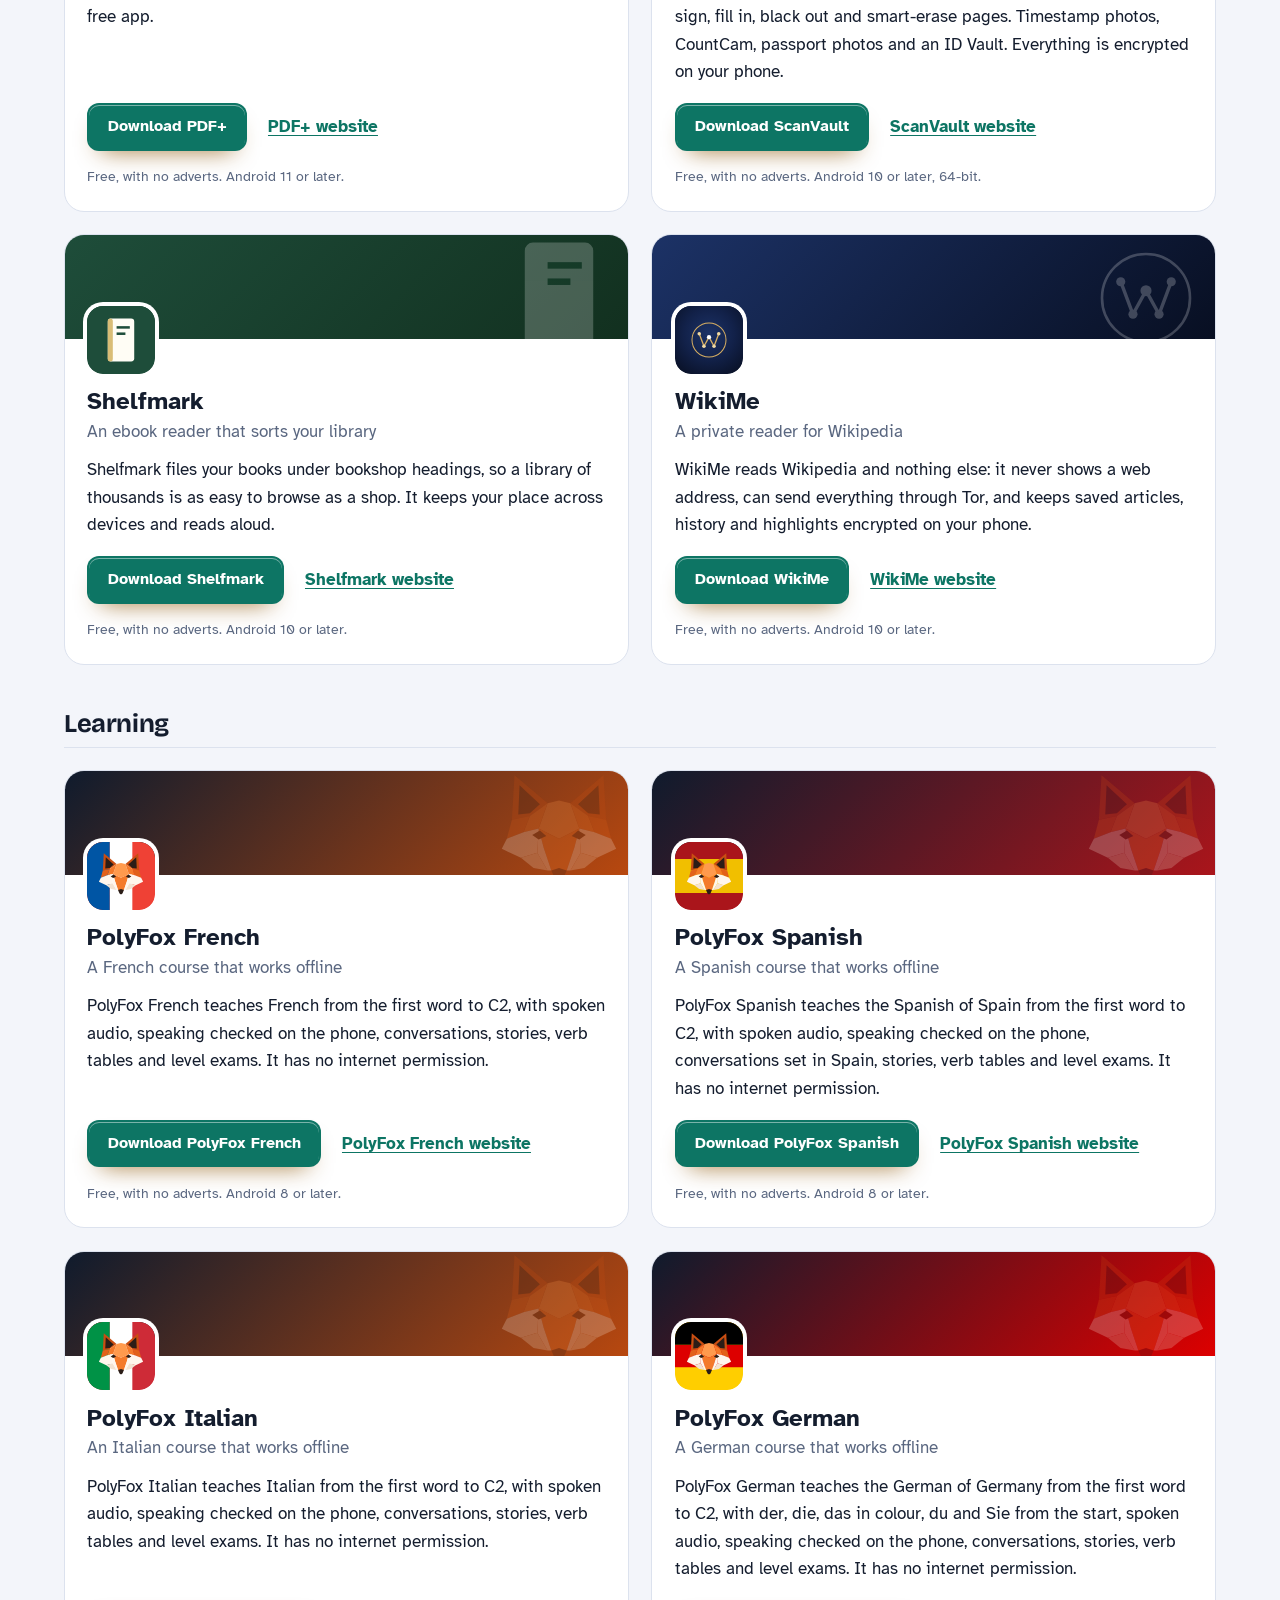
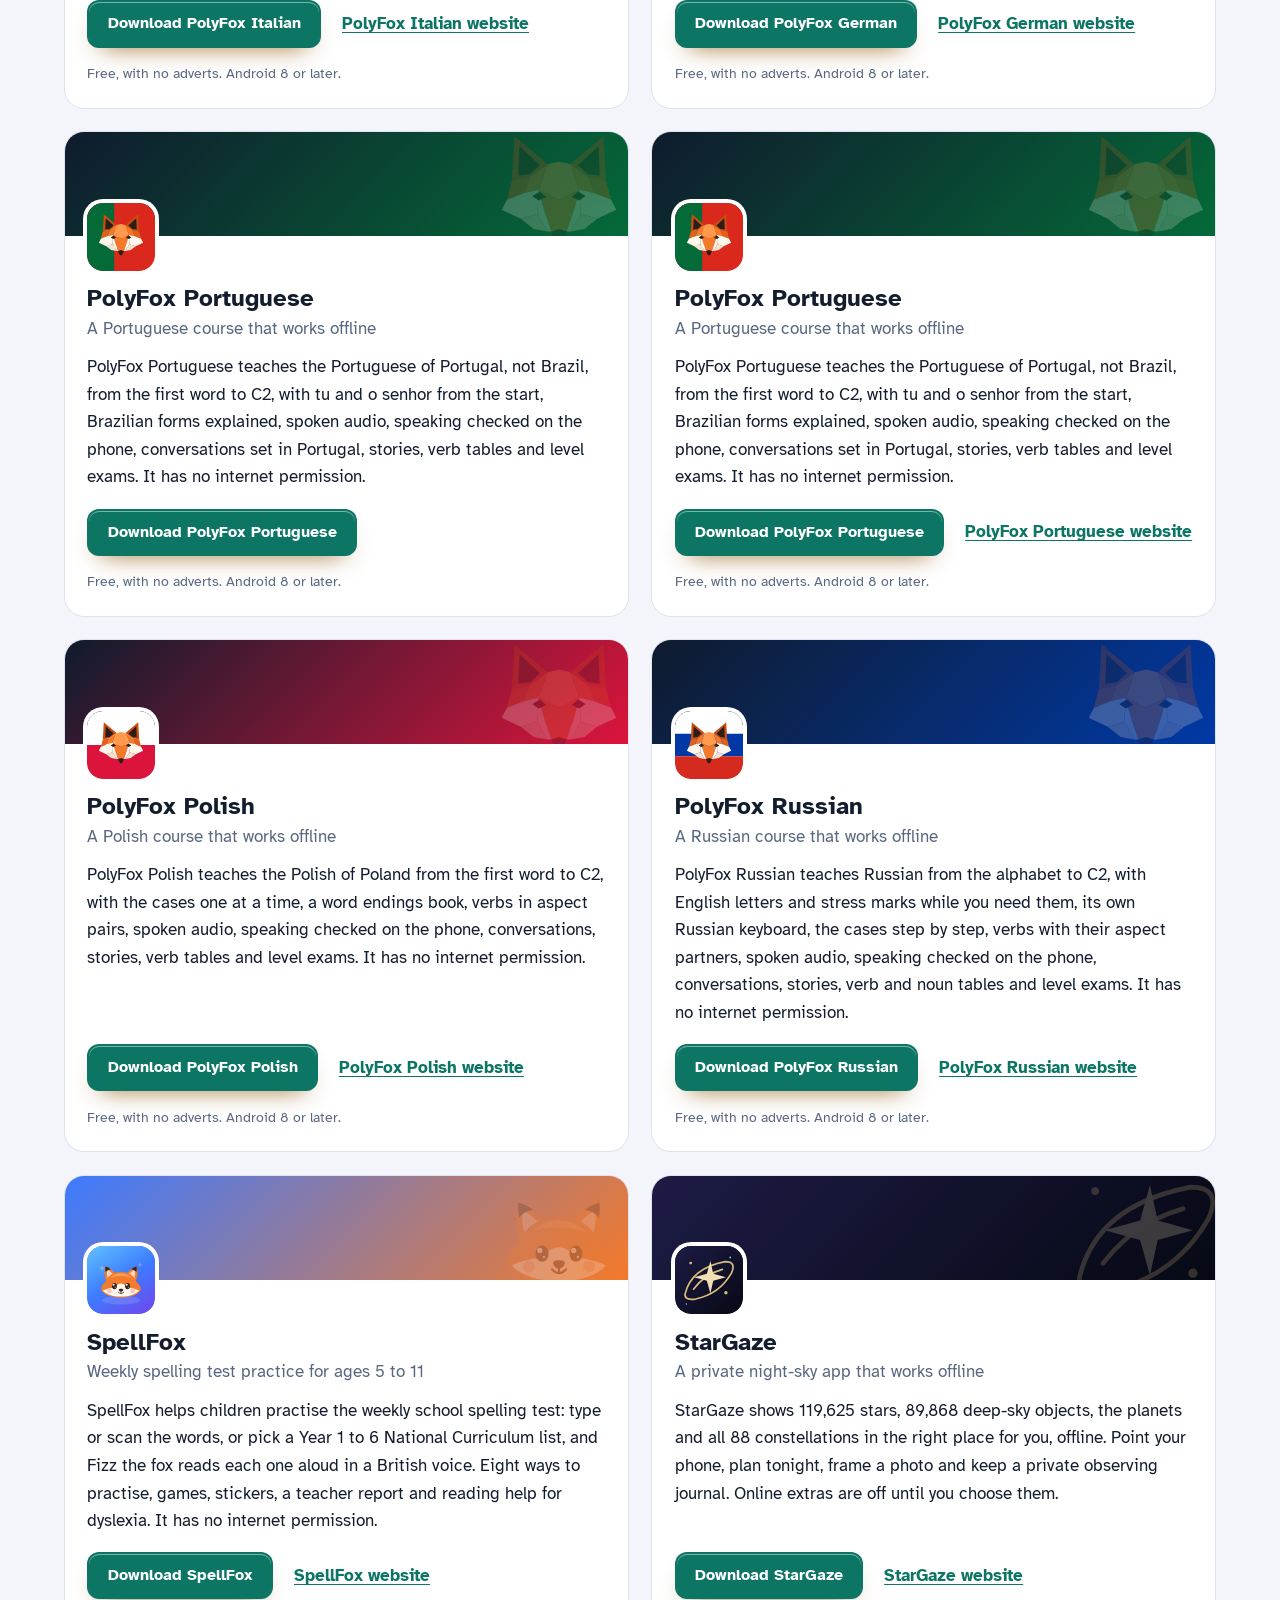
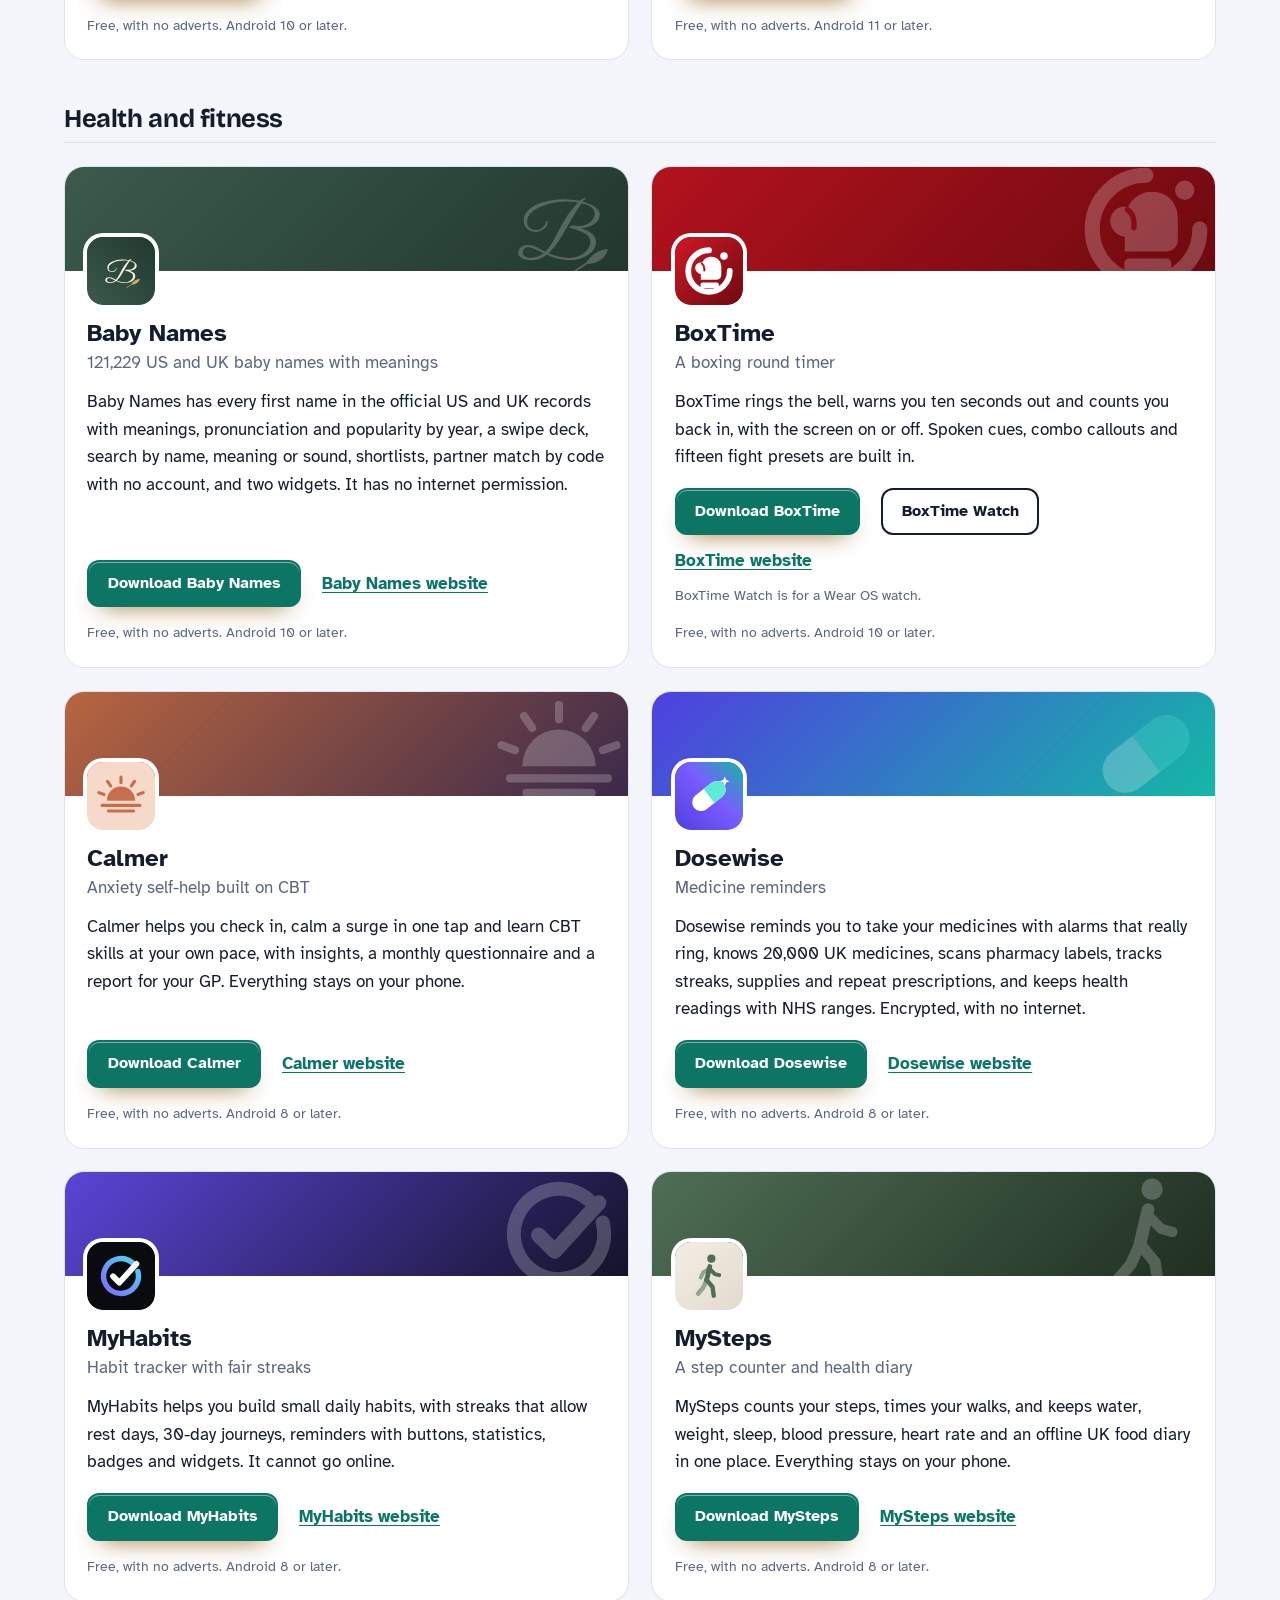
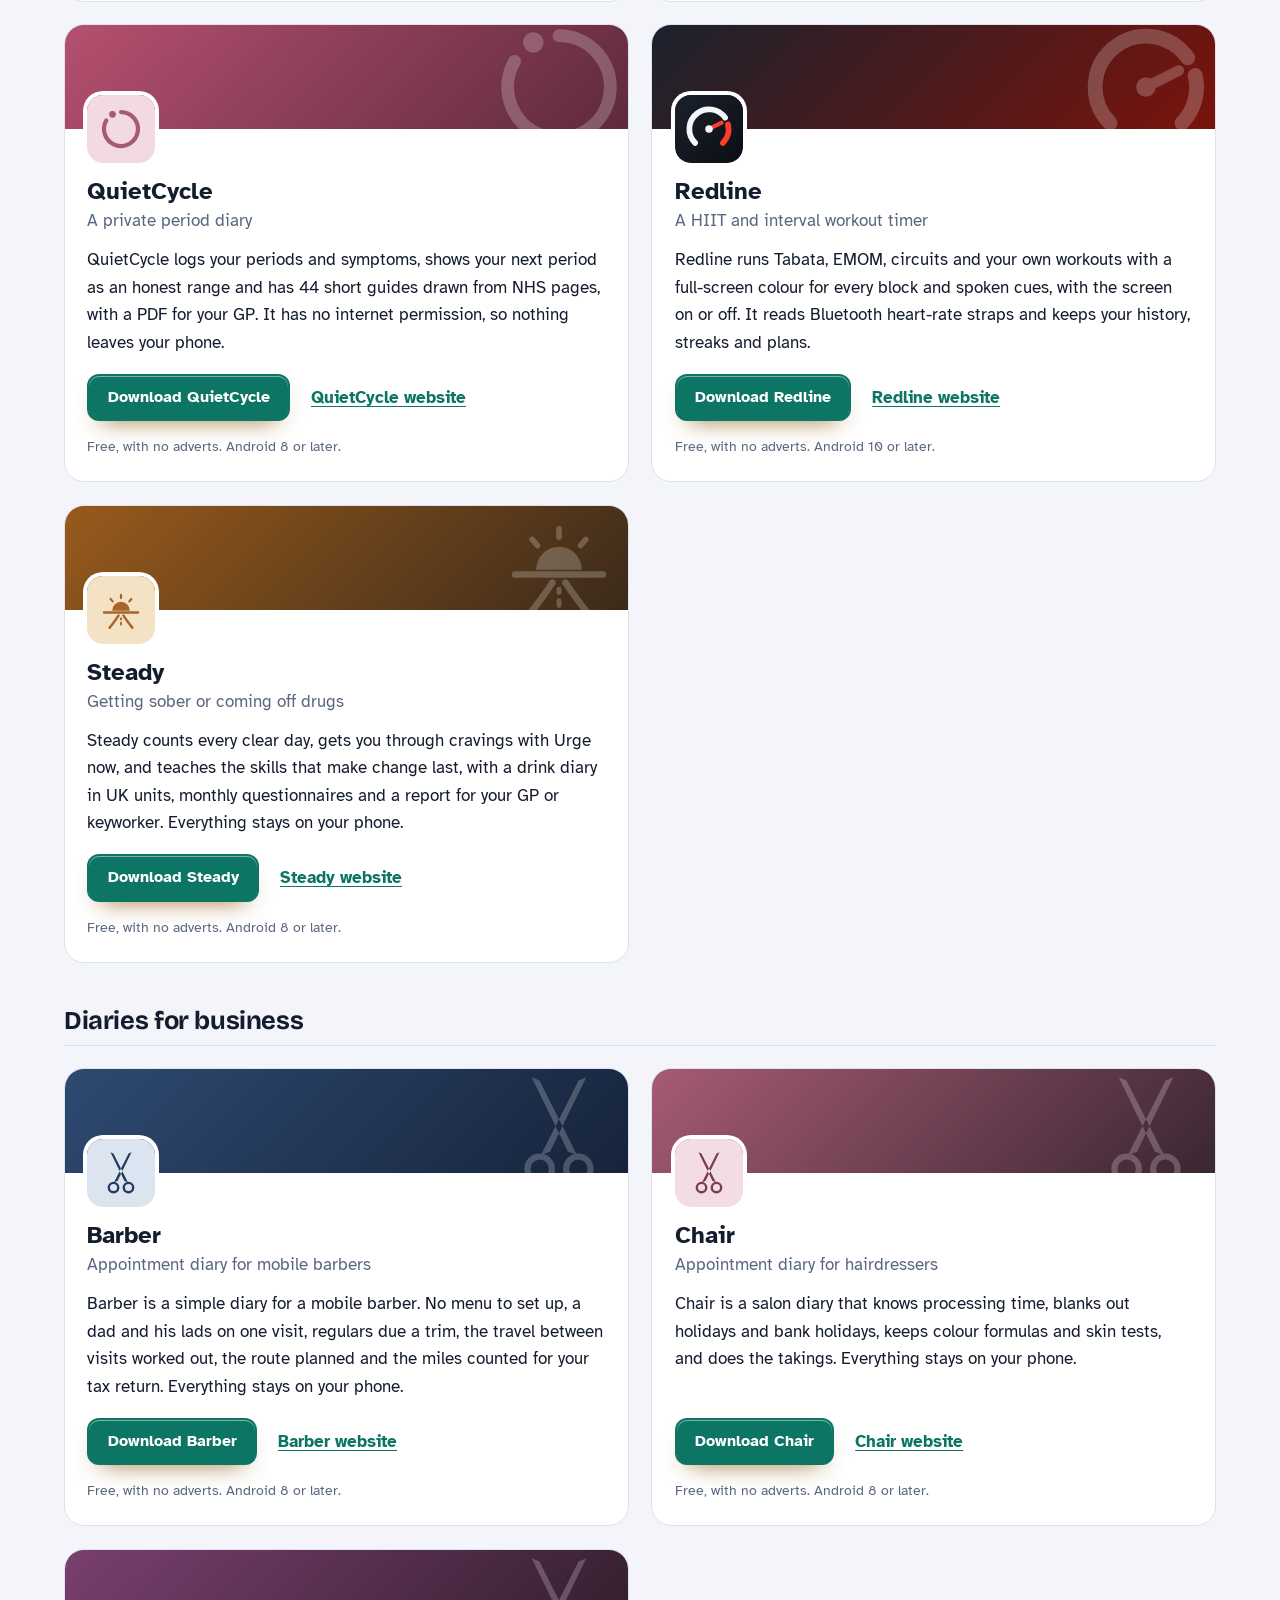
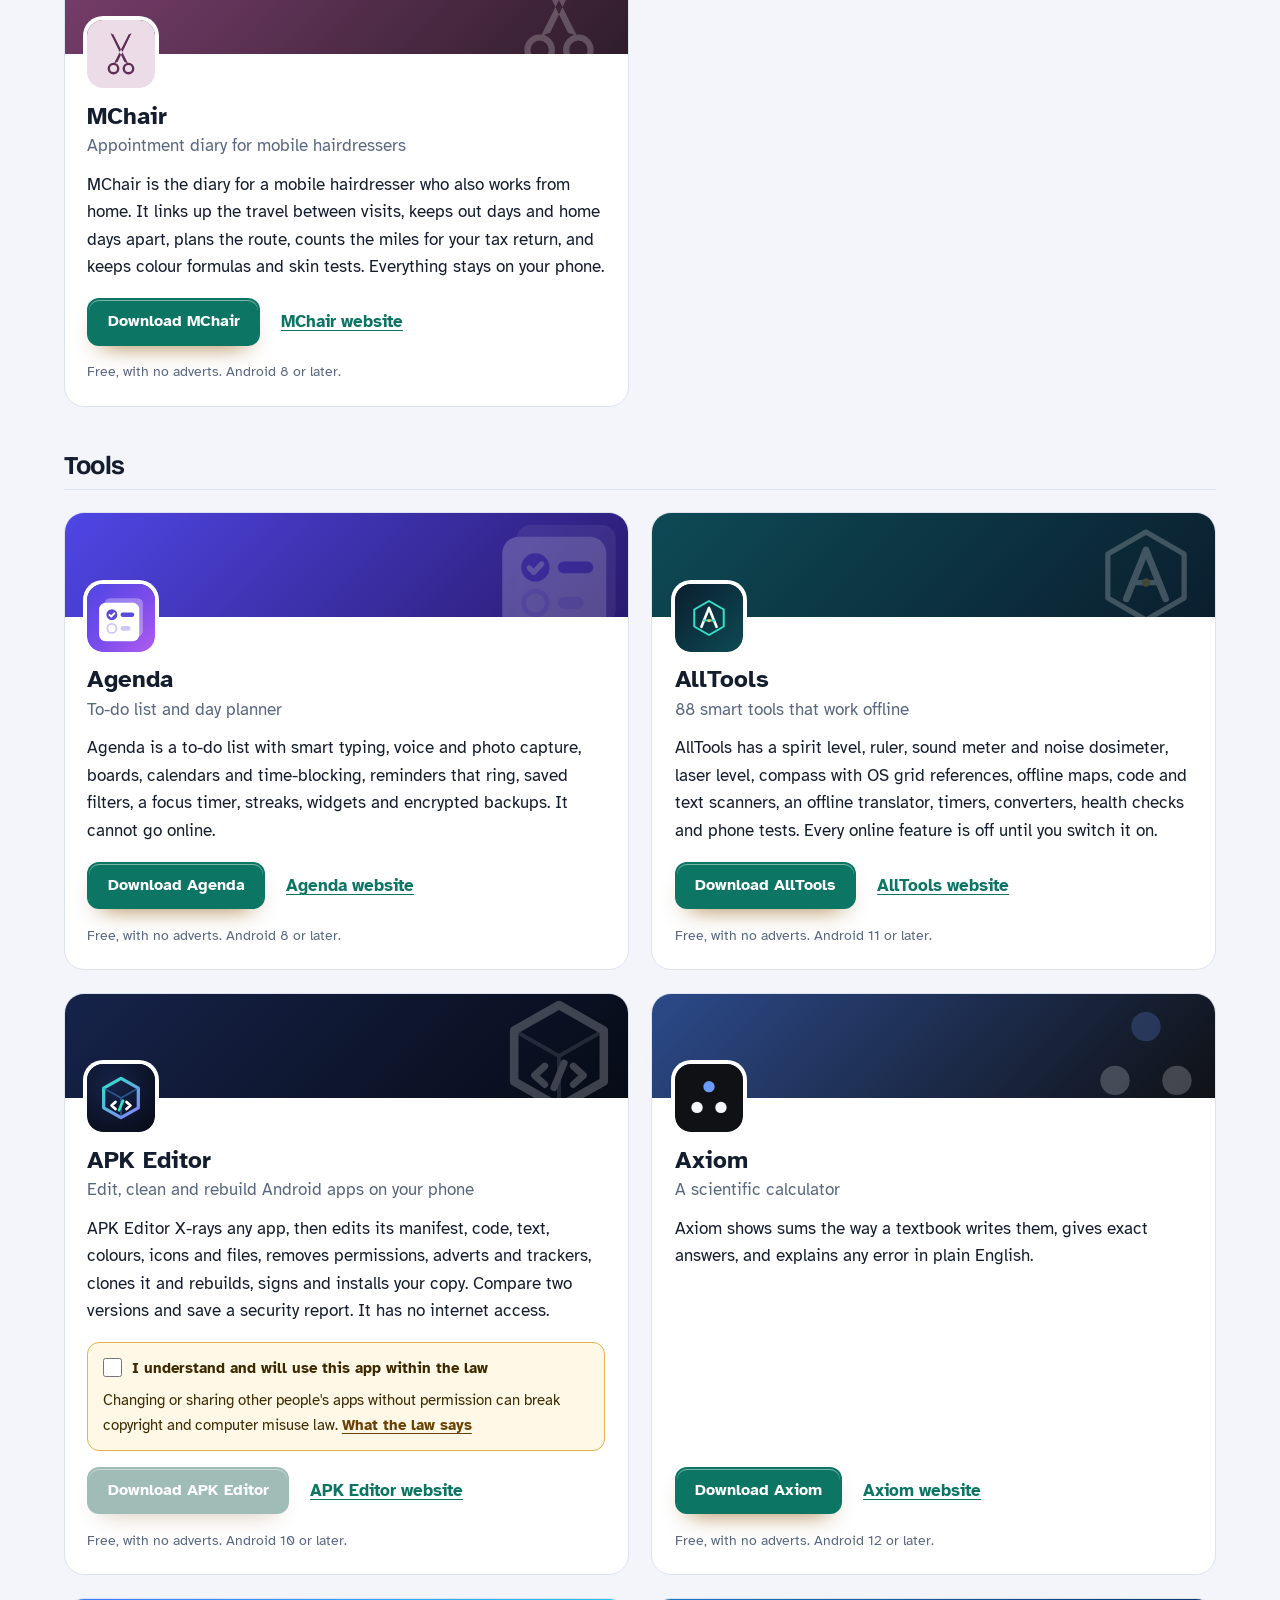
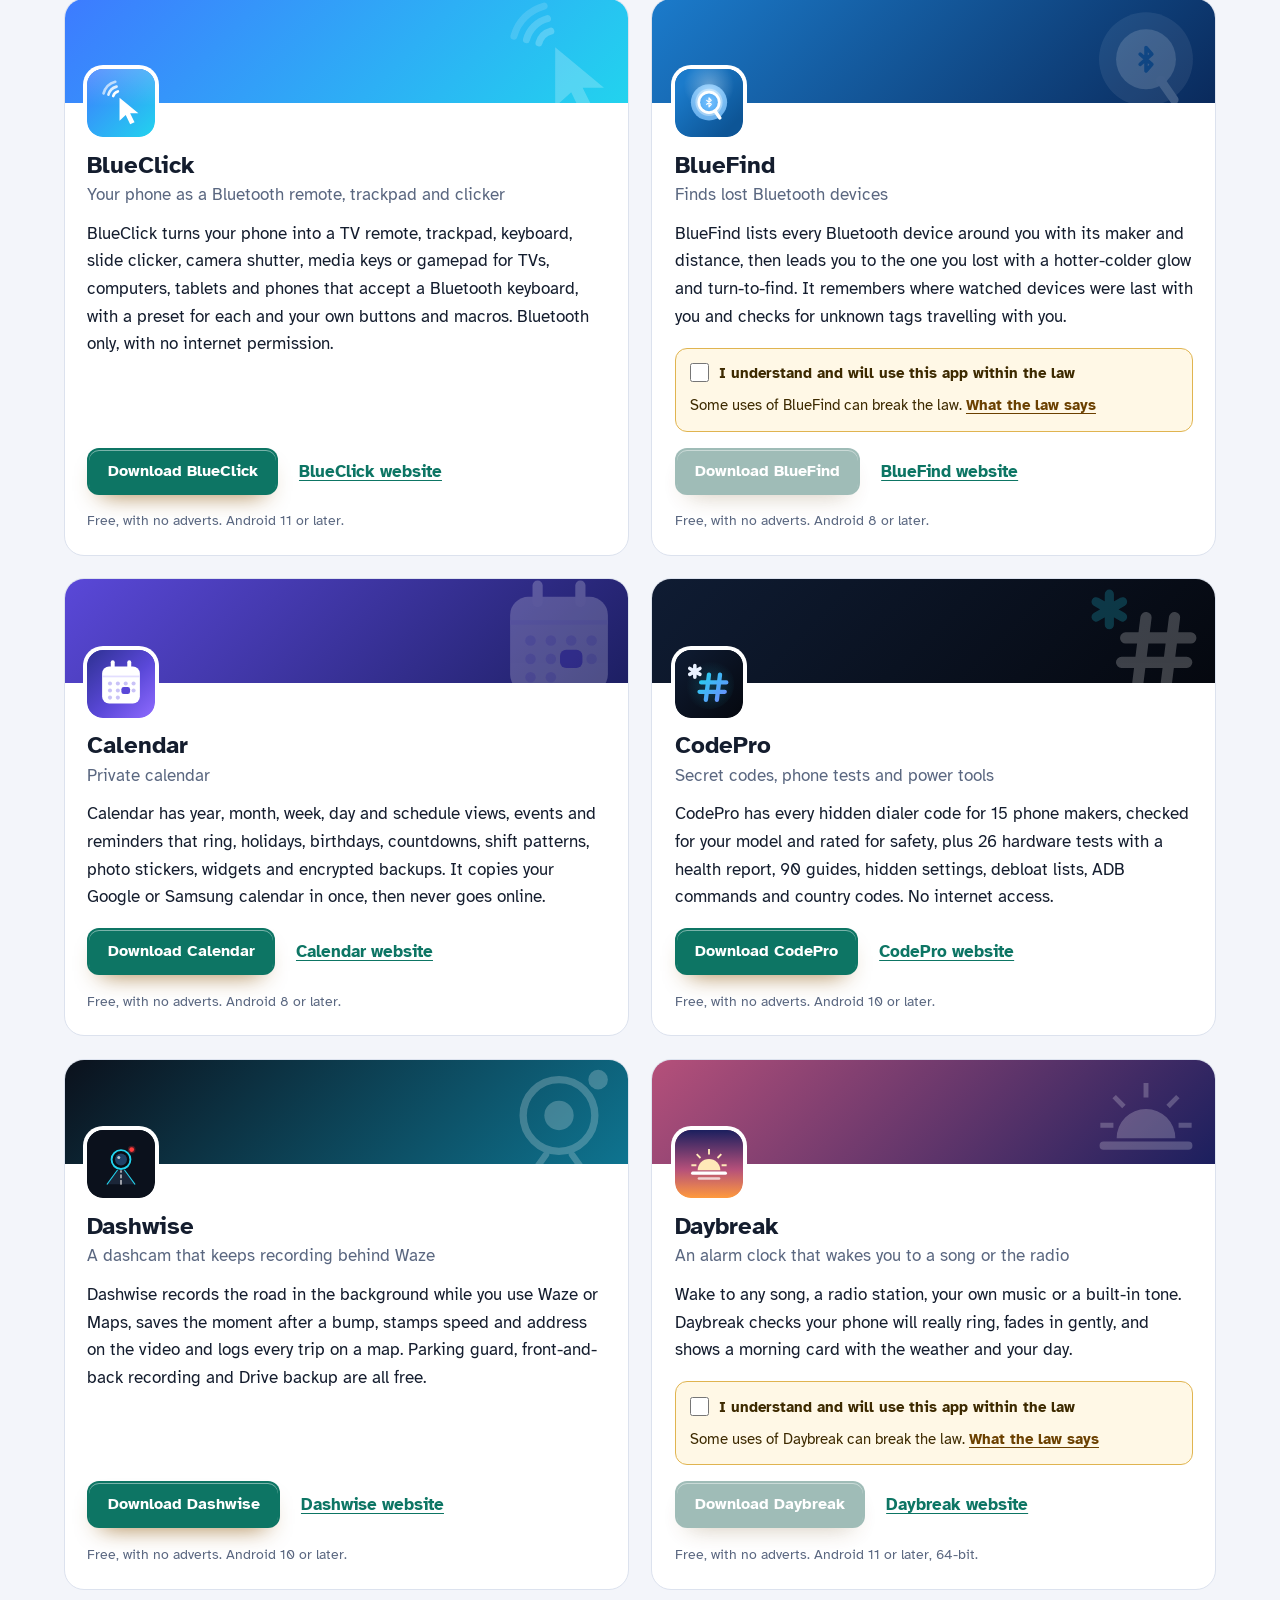
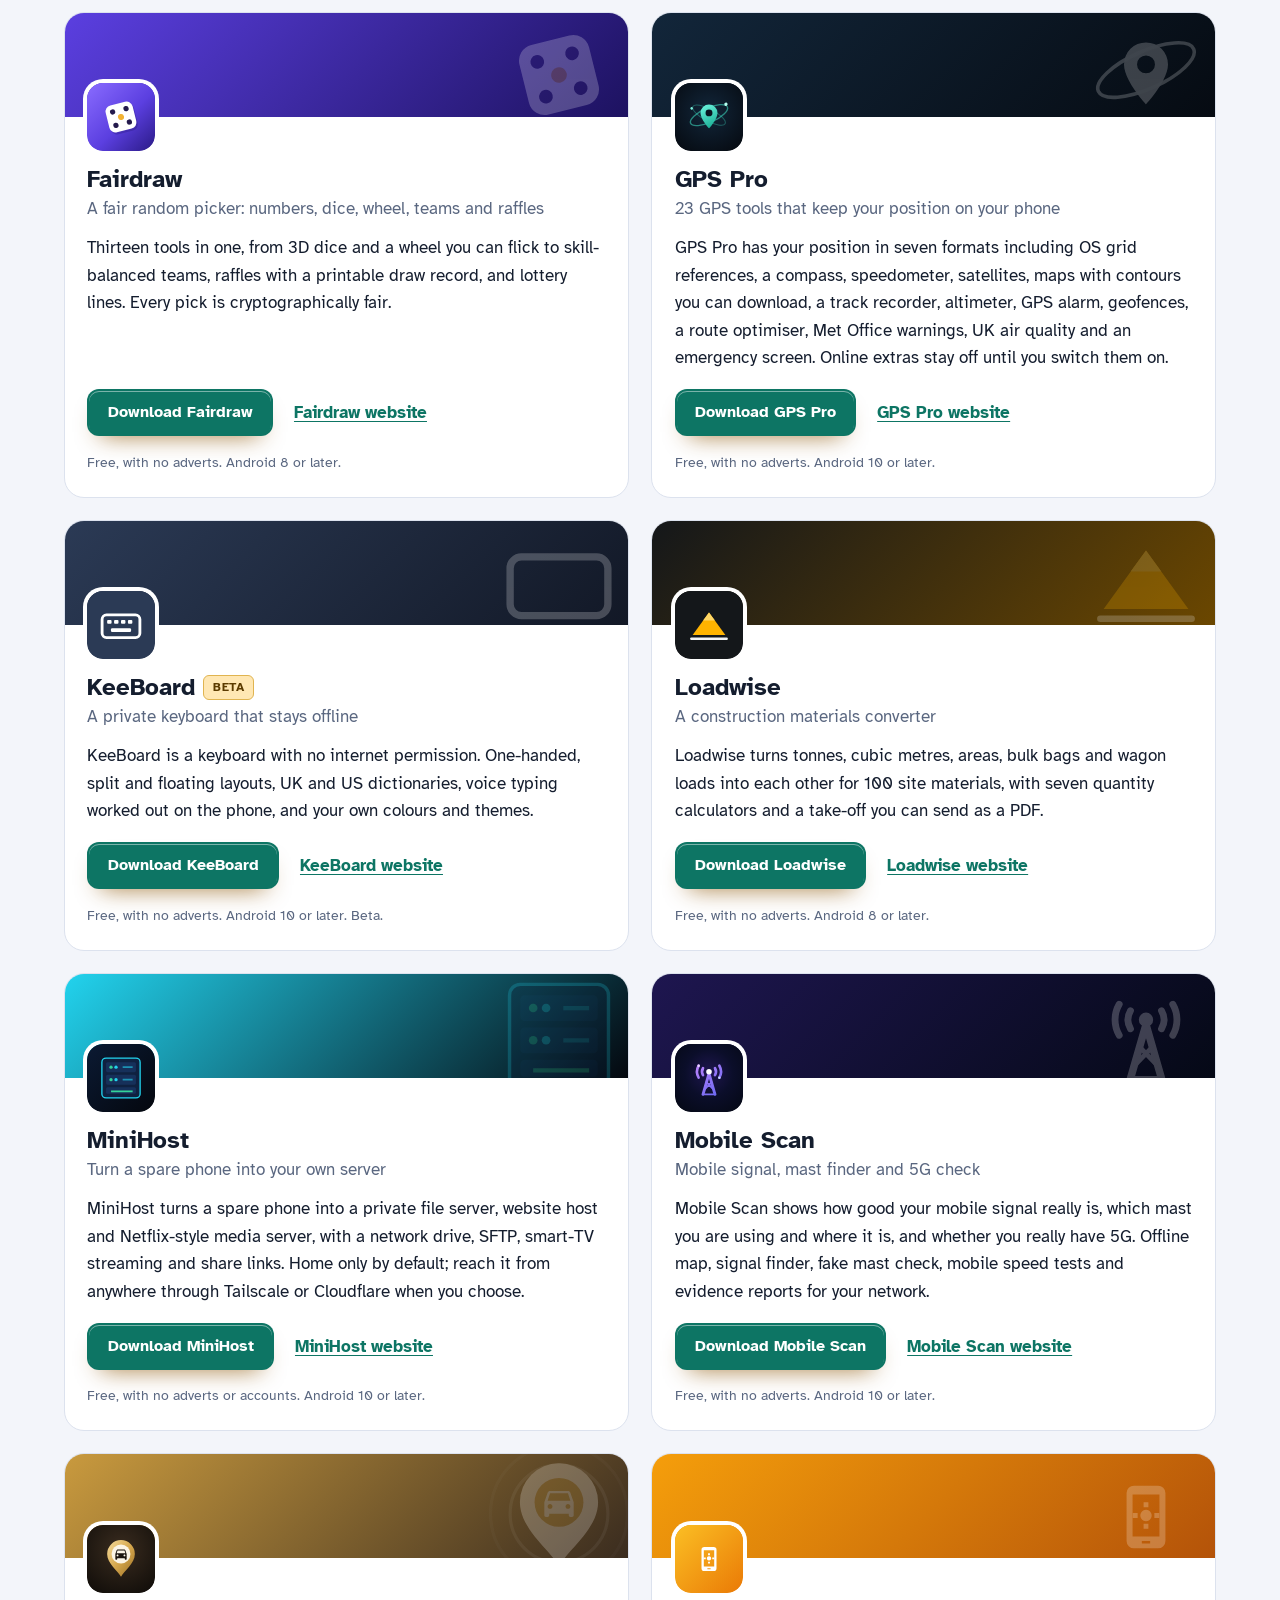
==== commit 01db3a74: "More apps: add SpellFox" ====
--- a/more-apps.html
+++ b/more-apps.html
@@ -4,7 +4,7 @@
 <meta charset="utf-8">
 <meta name="viewport" content="width=device-width, initial-scale=1">
 <title>More free Android apps from the maker of SNESForge</title>
-<meta name="description" content="All 98 free Android apps from the maker of SNESForge, in one list by category, each with its download and a link to its website.">
+<meta name="description" content="All 99 free Android apps from the maker of SNESForge, in one list by category, each with its download and a link to its website.">
 <meta name="author" content="Jonathan Jackson">
 <link rel="canonical" href="https://customgpter.github.io/snesforge/more-apps.html">
 <meta name="theme-color" content="#f3f5fa" media="(prefers-color-scheme: light)">
@@ -12,7 +12,7 @@
 <meta property="og:type" content="website">
 <meta property="og:site_name" content="SNESForge">
 <meta property="og:title" content="More free Android apps from the maker of SNESForge">
-<meta property="og:description" content="All 98 free Android apps from the maker of SNESForge, in one list by category, each with its download and a link to its website.">
+<meta property="og:description" content="All 99 free Android apps from the maker of SNESForge, in one list by category, each with its download and a link to its website.">
 <meta property="og:url" content="https://customgpter.github.io/snesforge/more-apps.html">
 <meta property="og:image" content="https://customgpter.github.io/snesforge/assets/og.png">
 <meta property="og:image:width" content="1200">
@@ -26,7 +26,7 @@
 <link rel="preload" href="./assets/fonts/atkinson-hyperlegible-latin-400-normal.woff2" as="font" type="font/woff2" crossorigin>
 <link rel="stylesheet" href="./assets/site.css?v=1">
 <link rel="stylesheet" href="./assets/house.css?v=1">
-<script type="application/ld+json">{"@context":"https://schema.org","@type":"ItemList","name":"Apps from the maker of SNESForge","url":"https://customgpter.github.io/snesforge/more-apps.html","itemListElement":[{"@type":"ListItem","position":1,"name":"AddTxt","url":"https://customgpter.github.io/addtxt/"},{"@type":"ListItem","position":2,"name":"Backdrop","url":"https://customgpter.github.io/backdrop/"},{"@type":"ListItem","position":3,"name":"CaptionVid","url":"https://customgpter.github.io/captionvid/"},{"@type":"ListItem","position":4,"name":"Clearcut","url":"https://customgpter.github.io/clearcut/"},{"@type":"ListItem","position":5,"name":"Compress","url":"https://customgpter.github.io/compress/"},{"@type":"ListItem","position":6,"name":"Imprint","url":"https://customgpter.github.io/imprint/"},{"@type":"ListItem","position":7,"name":"Lightbox","url":"https://customgpter.github.io/lightbox/"},{"@type":"ListItem","position":8,"name":"Plainshot","url":"https://customgpter.github.io/plainshot/"},{"@type":"ListItem","position":9,"name":"Retag","url":"https://customgpter.github.io/retag/"},{"@type":"ListItem","position":10,"name":"ScrnSht","url":"https://customgpter.github.io/scrnsht/"},{"@type":"ListItem","position":11,"name":"Sortshot","url":"https://customgpter.github.io/sortshot/"},{"@type":"ListItem","position":12,"name":"Airwave","url":"https://customgpter.github.io/airwave/"},{"@type":"ListItem","position":13,"name":"Earshot","url":"https://customgpter.github.io/earshot/"},{"@type":"ListItem","position":14,"name":"Spoken","url":"https://customgpter.github.io/spoken/"},{"@type":"ListItem","position":15,"name":"Undertone","url":"https://customgpter.github.io/undertone/"},{"@type":"ListItem","position":16,"name":"PDF+","url":"https://customgpter.github.io/pdfplus/"},{"@type":"ListItem","position":17,"name":"ScanVault","url":"https://customgpter.github.io/scanvault/"},{"@type":"ListItem","position":18,"name":"Shelfmark","url":"https://customgpter.github.io/shelfmark/"},{"@type":"ListItem","position":19,"name":"WikiMe","url":"https://customgpter.github.io/wikime/"},{"@type":"ListItem","position":20,"name":"PolyFox French","url":"https://customgpter.github.io/polyfox/"},{"@type":"ListItem","position":21,"name":"PolyFox German","url":"https://customgpter.github.io/polyfox-german/"},{"@type":"ListItem","position":22,"name":"PolyFox Portuguese","url":"https://customgpter.github.io/polyfox-portuguese/"},{"@type":"ListItem","position":23,"name":"PolyFox Polish","url":"https://customgpter.github.io/polyfox-polish/"},{"@type":"ListItem","position":24,"name":"PolyFox Russian","url":"https://customgpter.github.io/polyfox-russian/"},{"@type":"ListItem","position":25,"name":"StarGaze","url":"https://customgpter.github.io/stargaze/"},{"@type":"ListItem","position":26,"name":"Baby Names","url":"https://customgpter.github.io/babynames/"},{"@type":"ListItem","position":27,"name":"BoxTime","url":"https://customgpter.github.io/boxtime/"},{"@type":"ListItem","position":28,"name":"Calmer","url":"https://customgpter.github.io/calmer/"},{"@type":"ListItem","position":29,"name":"Dosewise","url":"https://customgpter.github.io/dosewise/"},{"@type":"ListItem","position":30,"name":"MyHabits","url":"https://customgpter.github.io/myhabits/"},{"@type":"ListItem","position":31,"name":"MySteps","url":"https://customgpter.github.io/mysteps/"},{"@type":"ListItem","position":32,"name":"QuietCycle","url":"https://customgpter.github.io/quietcycle/"},{"@type":"ListItem","position":33,"name":"Redline","url":"https://customgpter.github.io/redline/"},{"@type":"ListItem","position":34,"name":"Steady","url":"https://customgpter.github.io/steady/"},{"@type":"ListItem","position":35,"name":"Barber","url":"https://customgpter.github.io/barber/"},{"@type":"ListItem","position":36,"name":"Chair","url":"https://customgpter.github.io/chair/"},{"@type":"ListItem","position":37,"name":"MChair","url":"https://customgpter.github.io/mchair/"},{"@type":"ListItem","position":38,"name":"Agenda","url":"https://customgpter.github.io/agenda/"},{"@type":"ListItem","position":39,"name":"AllTools","url":"https://customgpter.github.io/alltools/"},{"@type":"ListItem","position":40,"name":"APK Editor","url":"https://customgpter.github.io/apkeditor/"},{"@type":"ListItem","position":41,"name":"Axiom","url":"https://customgpter.github.io/axiom/"},{"@type":"ListItem","position":42,"name":"BlueClick","url":"https://customgpter.github.io/blueclick/"},{"@type":"ListItem","position":43,"name":"BlueFind","url":"https://customgpter.github.io/bluefind/"},{"@type":"ListItem","position":44,"name":"Calendar","url":"https://customgpter.github.io/calendar/"},{"@type":"ListItem","position":45,"name":"CodePro","url":"https://customgpter.github.io/codepro/"},{"@type":"ListItem","position":46,"name":"Dashwise","url":"https://customgpter.github.io/dashwise/"},{"@type":"ListItem","position":47,"name":"Daybreak","url":"https://customgpter.github.io/daybreak/"},{"@type":"ListItem","position":48,"name":"Fairdraw","url":"https://customgpter.github.io/fairdraw/"},{"@type":"ListItem","position":49,"name":"GPS Pro","url":"https://customgpter.github.io/gpspro/"},{"@type":"ListItem","position":50,"name":"KeeBoard","url":"https://customgpter.github.io/keeboard/"},{"@type":"ListItem","position":51,"name":"Loadwise","url":"https://customgpter.github.io/loadwise/"},{"@type":"ListItem","position":52,"name":"MiniHost","url":"https://customgpter.github.io/minihost/"},{"@type":"ListItem","position":53,"name":"Mobile Scan","url":"https://customgpter.github.io/mobilescan/"},{"@type":"ListItem","position":54,"name":"Parkwise","url":"https://customgpter.github.io/parkwise/"},{"@type":"ListItem","position":55,"name":"Pocketmind","url":"https://customgpter.github.io/pocketmind/"},{"@type":"ListItem","position":56,"name":"Refine","url":"https://customgpter.github.io/refine/"},{"@type":"ListItem","position":57,"name":"Shiftwise","url":"https://customgpter.github.io/shiftwise/"},{"@type":"ListItem","position":58,"name":"SimpleCalc","url":"https://customgpter.github.io/simplecalc/"},{"@type":"ListItem","position":59,"name":"Skyline","url":"https://customgpter.github.io/skyline/"},{"@type":"ListItem","position":60,"name":"Slipway","url":"https://customgpter.github.io/slipway/"},{"@type":"ListItem","position":61,"name":"Tagger","url":"https://customgpter.github.io/tagger/"},{"@type":"ListItem","position":62,"name":"TotalClean","url":"https://customgpter.github.io/totalclean/"},{"@type":"ListItem","position":63,"name":"TVLink","url":"https://customgpter.github.io/tvlink/"},{"@type":"ListItem","position":64,"name":"Unbox","url":"https://customgpter.github.io/unbox/"},{"@type":"ListItem","position":65,"name":"WhatsKeep","url":"https://customgpter.github.io/whatskeep/"},{"@type":"ListItem","position":66,"name":"WiFi Scan","url":"https://customgpter.github.io/wifiscan/"},{"@type":"ListItem","position":67,"name":"Auditly","url":"https://customgpter.github.io/auditly/"},{"@type":"ListItem","position":68,"name":"Backchannel","url":"https://customgpter.github.io/backchannel/"},{"@type":"ListItem","position":69,"name":"ENotes","url":"https://customgpter.github.io/enotes/"},{"@type":"ListItem","position":70,"name":"FindMe","url":"https://customgpter.github.io/findme/"},{"@type":"ListItem","position":71,"name":"iLock","url":"https://customgpter.github.io/ilock/"},{"@type":"ListItem","position":72,"name":"ImSafe","url":"https://customgpter.github.io/imsafe/"},{"@type":"ListItem","position":73,"name":"IShred","url":"https://customgpter.github.io/ishred/"},{"@type":"ListItem","position":74,"name":"LockBox","url":"https://customgpter.github.io/lockbox/"},{"@type":"ListItem","position":75,"name":"PassVault","url":"https://customgpter.github.io/passvault/"},{"@type":"ListItem","position":76,"name":"SpyFind","url":"https://customgpter.github.io/spyfind/"},{"@type":"ListItem","position":77,"name":"TextWipe","url":"https://customgpter.github.io/textwipe/"},{"@type":"ListItem","position":78,"name":"Tracewire","url":"https://customgpter.github.io/tracewire/"},{"@type":"ListItem","position":79,"name":"Vigil","url":"https://customgpter.github.io/vigil/"},{"@type":"ListItem","position":80,"name":"Grab","url":"https://customgpter.github.io/grab/"},{"@type":"ListItem","position":81,"name":"Swarm","url":"https://customgpter.github.io/swarm/"},{"@type":"ListItem","position":82,"name":"Plane Games","url":"https://customgpter.github.io/plane-games/"},{"@type":"ListItem","position":83,"name":"Ninefold","url":"https://customgpter.github.io/ninefold/"},{"@type":"ListItem","position":84,"name":"Cubewise","url":"https://customgpter.github.io/cubewise/"},{"@type":"ListItem","position":85,"name":"Tilewise","url":"https://customgpter.github.io/tilewise/"},{"@type":"ListItem","position":86,"name":"Letterwise","url":"https://customgpter.github.io/letterwise/"},{"@type":"ListItem","position":87,"name":"Kingside","url":"https://customgpter.github.io/kingside/"},{"@type":"ListItem","position":88,"name":"Deckhand","url":"https://customgpter.github.io/deckhand/"},{"@type":"ListItem","position":89,"name":"SNESForge","url":"https://customgpter.github.io/snesforge/"},{"@type":"ListItem","position":90,"name":"Fame Boy","url":"https://customgpter.github.io/fameboy/"},{"@type":"ListItem","position":91,"name":"PSPPro","url":"https://customgpter.github.io/psppro/"},{"@type":"ListItem","position":92,"name":"MegaGen","url":"https://customgpter.github.io/megagen/"},{"@type":"ListItem","position":93,"name":"QVR","url":"https://customgpter.github.io/qvr/"},{"@type":"ListItem","position":94,"name":"QVR Watch","url":"https://customgpter.github.io/qvr-watch/"},{"@type":"ListItem","position":95,"name":"QVRLite","url":"https://customgpter.github.io/qvrlite/"},{"@type":"ListItem","position":96,"name":"Onionz","url":"https://customgpter.github.io/onionz/"},{"@type":"ListItem","position":97,"name":"OnionzWeb","url":"https://customgpter.github.io/onionzweb/"}]}</script>
+<script type="application/ld+json">{"@context":"https://schema.org","@type":"ItemList","name":"Apps from the maker of SNESForge","url":"https://customgpter.github.io/snesforge/more-apps.html","itemListElement":[{"@type":"ListItem","position":1,"name":"AddTxt","url":"https://customgpter.github.io/addtxt/"},{"@type":"ListItem","position":2,"name":"Backdrop","url":"https://customgpter.github.io/backdrop/"},{"@type":"ListItem","position":3,"name":"CaptionVid","url":"https://customgpter.github.io/captionvid/"},{"@type":"ListItem","position":4,"name":"Clearcut","url":"https://customgpter.github.io/clearcut/"},{"@type":"ListItem","position":5,"name":"Compress","url":"https://customgpter.github.io/compress/"},{"@type":"ListItem","position":6,"name":"Imprint","url":"https://customgpter.github.io/imprint/"},{"@type":"ListItem","position":7,"name":"Lightbox","url":"https://customgpter.github.io/lightbox/"},{"@type":"ListItem","position":8,"name":"Plainshot","url":"https://customgpter.github.io/plainshot/"},{"@type":"ListItem","position":9,"name":"Retag","url":"https://customgpter.github.io/retag/"},{"@type":"ListItem","position":10,"name":"ScrnSht","url":"https://customgpter.github.io/scrnsht/"},{"@type":"ListItem","position":11,"name":"Sortshot","url":"https://customgpter.github.io/sortshot/"},{"@type":"ListItem","position":12,"name":"Airwave","url":"https://customgpter.github.io/airwave/"},{"@type":"ListItem","position":13,"name":"Earshot","url":"https://customgpter.github.io/earshot/"},{"@type":"ListItem","position":14,"name":"Spoken","url":"https://customgpter.github.io/spoken/"},{"@type":"ListItem","position":15,"name":"Undertone","url":"https://customgpter.github.io/undertone/"},{"@type":"ListItem","position":16,"name":"PDF+","url":"https://customgpter.github.io/pdfplus/"},{"@type":"ListItem","position":17,"name":"ScanVault","url":"https://customgpter.github.io/scanvault/"},{"@type":"ListItem","position":18,"name":"Shelfmark","url":"https://customgpter.github.io/shelfmark/"},{"@type":"ListItem","position":19,"name":"WikiMe","url":"https://customgpter.github.io/wikime/"},{"@type":"ListItem","position":20,"name":"PolyFox French","url":"https://customgpter.github.io/polyfox/"},{"@type":"ListItem","position":21,"name":"PolyFox German","url":"https://customgpter.github.io/polyfox-german/"},{"@type":"ListItem","position":22,"name":"PolyFox Portuguese","url":"https://customgpter.github.io/polyfox-portuguese/"},{"@type":"ListItem","position":23,"name":"PolyFox Polish","url":"https://customgpter.github.io/polyfox-polish/"},{"@type":"ListItem","position":24,"name":"PolyFox Russian","url":"https://customgpter.github.io/polyfox-russian/"},{"@type":"ListItem","position":25,"name":"SpellFox","url":"https://customgpter.github.io/spellfox/"},{"@type":"ListItem","position":26,"name":"StarGaze","url":"https://customgpter.github.io/stargaze/"},{"@type":"ListItem","position":27,"name":"Baby Names","url":"https://customgpter.github.io/babynames/"},{"@type":"ListItem","position":28,"name":"BoxTime","url":"https://customgpter.github.io/boxtime/"},{"@type":"ListItem","position":29,"name":"Calmer","url":"https://customgpter.github.io/calmer/"},{"@type":"ListItem","position":30,"name":"Dosewise","url":"https://customgpter.github.io/dosewise/"},{"@type":"ListItem","position":31,"name":"MyHabits","url":"https://customgpter.github.io/myhabits/"},{"@type":"ListItem","position":32,"name":"MySteps","url":"https://customgpter.github.io/mysteps/"},{"@type":"ListItem","position":33,"name":"QuietCycle","url":"https://customgpter.github.io/quietcycle/"},{"@type":"ListItem","position":34,"name":"Redline","url":"https://customgpter.github.io/redline/"},{"@type":"ListItem","position":35,"name":"Steady","url":"https://customgpter.github.io/steady/"},{"@type":"ListItem","position":36,"name":"Barber","url":"https://customgpter.github.io/barber/"},{"@type":"ListItem","position":37,"name":"Chair","url":"https://customgpter.github.io/chair/"},{"@type":"ListItem","position":38,"name":"MChair","url":"https://customgpter.github.io/mchair/"},{"@type":"ListItem","position":39,"name":"Agenda","url":"https://customgpter.github.io/agenda/"},{"@type":"ListItem","position":40,"name":"AllTools","url":"https://customgpter.github.io/alltools/"},{"@type":"ListItem","position":41,"name":"APK Editor","url":"https://customgpter.github.io/apkeditor/"},{"@type":"ListItem","position":42,"name":"Axiom","url":"https://customgpter.github.io/axiom/"},{"@type":"ListItem","position":43,"name":"BlueClick","url":"https://customgpter.github.io/blueclick/"},{"@type":"ListItem","position":44,"name":"BlueFind","url":"https://customgpter.github.io/bluefind/"},{"@type":"ListItem","position":45,"name":"Calendar","url":"https://customgpter.github.io/calendar/"},{"@type":"ListItem","position":46,"name":"CodePro","url":"https://customgpter.github.io/codepro/"},{"@type":"ListItem","position":47,"name":"Dashwise","url":"https://customgpter.github.io/dashwise/"},{"@type":"ListItem","position":48,"name":"Daybreak","url":"https://customgpter.github.io/daybreak/"},{"@type":"ListItem","position":49,"name":"Fairdraw","url":"https://customgpter.github.io/fairdraw/"},{"@type":"ListItem","position":50,"name":"GPS Pro","url":"https://customgpter.github.io/gpspro/"},{"@type":"ListItem","position":51,"name":"KeeBoard","url":"https://customgpter.github.io/keeboard/"},{"@type":"ListItem","position":52,"name":"Loadwise","url":"https://customgpter.github.io/loadwise/"},{"@type":"ListItem","position":53,"name":"MiniHost","url":"https://customgpter.github.io/minihost/"},{"@type":"ListItem","position":54,"name":"Mobile Scan","url":"https://customgpter.github.io/mobilescan/"},{"@type":"ListItem","position":55,"name":"Parkwise","url":"https://customgpter.github.io/parkwise/"},{"@type":"ListItem","position":56,"name":"Pocketmind","url":"https://customgpter.github.io/pocketmind/"},{"@type":"ListItem","position":57,"name":"Refine","url":"https://customgpter.github.io/refine/"},{"@type":"ListItem","position":58,"name":"Shiftwise","url":"https://customgpter.github.io/shiftwise/"},{"@type":"ListItem","position":59,"name":"SimpleCalc","url":"https://customgpter.github.io/simplecalc/"},{"@type":"ListItem","position":60,"name":"Skyline","url":"https://customgpter.github.io/skyline/"},{"@type":"ListItem","position":61,"name":"Slipway","url":"https://customgpter.github.io/slipway/"},{"@type":"ListItem","position":62,"name":"Tagger","url":"https://customgpter.github.io/tagger/"},{"@type":"ListItem","position":63,"name":"TotalClean","url":"https://customgpter.github.io/totalclean/"},{"@type":"ListItem","position":64,"name":"TVLink","url":"https://customgpter.github.io/tvlink/"},{"@type":"ListItem","position":65,"name":"Unbox","url":"https://customgpter.github.io/unbox/"},{"@type":"ListItem","position":66,"name":"WhatsKeep","url":"https://customgpter.github.io/whatskeep/"},{"@type":"ListItem","position":67,"name":"WiFi Scan","url":"https://customgpter.github.io/wifiscan/"},{"@type":"ListItem","position":68,"name":"Auditly","url":"https://customgpter.github.io/auditly/"},{"@type":"ListItem","position":69,"name":"Backchannel","url":"https://customgpter.github.io/backchannel/"},{"@type":"ListItem","position":70,"name":"ENotes","url":"https://customgpter.github.io/enotes/"},{"@type":"ListItem","position":71,"name":"FindMe","url":"https://customgpter.github.io/findme/"},{"@type":"ListItem","position":72,"name":"iLock","url":"https://customgpter.github.io/ilock/"},{"@type":"ListItem","position":73,"name":"ImSafe","url":"https://customgpter.github.io/imsafe/"},{"@type":"ListItem","position":74,"name":"IShred","url":"https://customgpter.github.io/ishred/"},{"@type":"ListItem","position":75,"name":"LockBox","url":"https://customgpter.github.io/lockbox/"},{"@type":"ListItem","position":76,"name":"PassVault","url":"https://customgpter.github.io/passvault/"},{"@type":"ListItem","position":77,"name":"SpyFind","url":"https://customgpter.github.io/spyfind/"},{"@type":"ListItem","position":78,"name":"TextWipe","url":"https://customgpter.github.io/textwipe/"},{"@type":"ListItem","position":79,"name":"Tracewire","url":"https://customgpter.github.io/tracewire/"},{"@type":"ListItem","position":80,"name":"Vigil","url":"https://customgpter.github.io/vigil/"},{"@type":"ListItem","position":81,"name":"Grab","url":"https://customgpter.github.io/grab/"},{"@type":"ListItem","position":82,"name":"Swarm","url":"https://customgpter.github.io/swarm/"},{"@type":"ListItem","position":83,"name":"Plane Games","url":"https://customgpter.github.io/plane-games/"},{"@type":"ListItem","position":84,"name":"Ninefold","url":"https://customgpter.github.io/ninefold/"},{"@type":"ListItem","position":85,"name":"Cubewise","url":"https://customgpter.github.io/cubewise/"},{"@type":"ListItem","position":86,"name":"Tilewise","url":"https://customgpter.github.io/tilewise/"},{"@type":"ListItem","position":87,"name":"Letterwise","url":"https://customgpter.github.io/letterwise/"},{"@type":"ListItem","position":88,"name":"Kingside","url":"https://customgpter.github.io/kingside/"},{"@type":"ListItem","position":89,"name":"Deckhand","url":"https://customgpter.github.io/deckhand/"},{"@type":"ListItem","position":90,"name":"SNESForge","url":"https://customgpter.github.io/snesforge/"},{"@type":"ListItem","position":91,"name":"Fame Boy","url":"https://customgpter.github.io/fameboy/"},{"@type":"ListItem","position":92,"name":"PSPPro","url":"https://customgpter.github.io/psppro/"},{"@type":"ListItem","position":93,"name":"MegaGen","url":"https://customgpter.github.io/megagen/"},{"@type":"ListItem","position":94,"name":"QVR","url":"https://customgpter.github.io/qvr/"},{"@type":"ListItem","position":95,"name":"QVR Watch","url":"https://customgpter.github.io/qvr-watch/"},{"@type":"ListItem","position":96,"name":"QVRLite","url":"https://customgpter.github.io/qvrlite/"},{"@type":"ListItem","position":97,"name":"Onionz","url":"https://customgpter.github.io/onionz/"},{"@type":"ListItem","position":98,"name":"OnionzWeb","url":"https://customgpter.github.io/onionzweb/"}]}</script>
 <link rel="stylesheet" href="./assets/apps-list.css?v=1">
 <script src="./assets/apps-list.js?v=1" defer></script>
 </head>
@@ -70,7 +70,7 @@
 <div class="mapps-group" role="group" aria-labelledby="apps-learning"><h2 class="mapps-cat" id="apps-learning">Learning</h2>
 <ul class="mapps"><li class="mapp" style="--b:#0f1b2d;--b2:#b8480f"><div class="mapp-cover" aria-hidden="true"><svg viewBox="0 0 108 108"><polygon fill="#C94E12" points="26.7,17.9 47.0,35.1 36.1,42.9 25.1,45.2"/><polygon fill="#C94E12" points="82.9,45.2 71.9,42.9 61.0,35.1 81.3,17.9"/><polygon fill="#2B1D17" points="29.8,24.1 42.3,35.8 36.1,41.3 29.0,42.1"/><polygon fill="#2B1D17" points="79.0,42.1 71.9,41.3 65.7,35.8 78.2,24.1"/><polygon fill="#FF9A4D" points="54.0,33.5 47.0,35.1 41.5,50.7 54.0,56.9"/><polygon fill="#FF9A4D" points="54.0,56.9 66.5,50.7 61.0,35.1 54.0,33.5"/><polygon fill="#F47A2A" points="47.0,35.1 36.1,42.9 32.2,53.0 41.5,50.7"/><polygon fill="#F47A2A" points="66.5,50.7 75.8,53.0 71.9,42.9 61.0,35.1"/><polygon fill="#E2611A" points="36.1,42.9 25.1,45.2 22.0,56.9 32.2,53.0"/><polygon fill="#E2611A" points="75.8,53.0 86.0,56.9 82.9,45.2 71.9,42.9"/><polygon fill="#FFF6EC" points="32.2,53.0 22.0,56.9 18.9,63.1 30.6,68.6 40.7,65.5 41.5,50.7"/><polygon fill="#FFF6EC" points="66.5,50.7 67.3,65.5 77.4,68.6 89.1,63.1 86.0,56.9 75.8,53.0"/><polygon fill="#F3E3D2" points="30.6,68.6 40.7,65.5 47.0,76.4 38.4,74.8"/><polygon fill="#F3E3D2" points="69.6,74.8 61.0,76.4 67.3,65.5 77.4,68.6"/><polygon fill="#F47A2A" points="41.5,50.7 54.0,56.9 54.0,78.0 49.3,76.4 44.6,62.4"/><polygon fill="#F47A2A" points="63.4,62.4 58.7,76.4 54.0,78.0 54.0,56.9 66.5,50.7"/><polygon fill="#FFF6EC" points="41.5,50.7 44.6,62.4 49.3,76.4 47.0,76.4 40.7,65.5"/><polygon fill="#FFF6EC" points="67.3,65.5 61.0,76.4 58.7,76.4 63.4,62.4 66.5,50.7"/><polygon fill="#2B1D17" points="49.3,76.4 54.0,74.8 58.7,76.4 56.3,81.9 54.0,83.4 51.7,81.9"/><polygon fill="#2B1D17" points="37.6,54.6 42.3,51.8 46.2,55.3 41.5,57.3"/><polygon fill="#2B1D17" points="66.5,57.3 61.8,55.3 65.7,51.8 70.4,54.6"/></svg></div><div class="mapp-body"><svg class="mapp-icon" viewBox="0 0 108 108" aria-hidden="true"><rect width="108" height="108" rx="24" fill="#EF4135"/><path fill="#FFFFFF" d="M36 0H72V108H36Z"/><path fill="#0055A4" d="M24 0H36V108H24A24 24 0 0 1 0 84V24A24 24 0 0 1 24 0Z"/><polygon fill="#C94E12" points="26.7,17.9 47.0,35.1 36.1,42.9 25.1,45.2"/><polygon fill="#C94E12" points="82.9,45.2 71.9,42.9 61.0,35.1 81.3,17.9"/><polygon fill="#2B1D17" points="29.8,24.1 42.3,35.8 36.1,41.3 29.0,42.1"/><polygon fill="#2B1D17" points="79.0,42.1 71.9,41.3 65.7,35.8 78.2,24.1"/><polygon fill="#FF9A4D" points="54.0,33.5 47.0,35.1 41.5,50.7 54.0,56.9"/><polygon fill="#FF9A4D" points="54.0,56.9 66.5,50.7 61.0,35.1 54.0,33.5"/><polygon fill="#F47A2A" points="47.0,35.1 36.1,42.9 32.2,53.0 41.5,50.7"/><polygon fill="#F47A2A" points="66.5,50.7 75.8,53.0 71.9,42.9 61.0,35.1"/><polygon fill="#E2611A" points="36.1,42.9 25.1,45.2 22.0,56.9 32.2,53.0"/><polygon fill="#E2611A" points="75.8,53.0 86.0,56.9 82.9,45.2 71.9,42.9"/><polygon fill="#FFF6EC" points="32.2,53.0 22.0,56.9 18.9,63.1 30.6,68.6 40.7,65.5 41.5,50.7"/><polygon fill="#FFF6EC" points="66.5,50.7 67.3,65.5 77.4,68.6 89.1,63.1 86.0,56.9 75.8,53.0"/><polygon fill="#F3E3D2" points="30.6,68.6 40.7,65.5 47.0,76.4 38.4,74.8"/><polygon fill="#F3E3D2" points="69.6,74.8 61.0,76.4 67.3,65.5 77.4,68.6"/><polygon fill="#F47A2A" points="41.5,50.7 54.0,56.9 54.0,78.0 49.3,76.4 44.6,62.4"/><polygon fill="#F47A2A" points="63.4,62.4 58.7,76.4 54.0,78.0 54.0,56.9 66.5,50.7"/><polygon fill="#FFF6EC" points="41.5,50.7 44.6,62.4 49.3,76.4 47.0,76.4 40.7,65.5"/><polygon fill="#FFF6EC" points="67.3,65.5 61.0,76.4 58.7,76.4 63.4,62.4 66.5,50.7"/><polygon fill="#2B1D17" points="49.3,76.4 54.0,74.8 58.7,76.4 56.3,81.9 54.0,83.4 51.7,81.9"/><polygon fill="#2B1D17" points="37.6,54.6 42.3,51.8 46.2,55.3 41.5,57.3"/><polygon fill="#2B1D17" points="66.5,57.3 61.8,55.3 65.7,51.8 70.4,54.6"/></svg><h3>PolyFox French</h3><p class="mapp-kind">A French course that works offline</p><p class="mapp-say">PolyFox French teaches French from the first word to C2, with spoken audio, speaking checked on the phone, conversations, stories, verb tables and level exams. It has no internet permission.</p><p class="mapp-go"><a class="button" href="https://github.com/CustomGPTer/polyfox/releases/latest/download/PolyFox.apk">Download PolyFox French</a><a class="mapp-site" href="https://customgpter.github.io/polyfox/">PolyFox French website</a></p><p class="mapp-needs">Free, with no adverts. Android 8 or later.</p></div></li><li class="mapp" style="--b:#0f1b2d;--b2:#aa151b"><div class="mapp-cover" aria-hidden="true"><svg viewBox="0 0 108 108"><polygon fill="#C94E12" points="26.7,17.9 47.0,35.1 36.1,42.9 25.1,45.2"/><polygon fill="#C94E12" points="82.9,45.2 71.9,42.9 61.0,35.1 81.3,17.9"/><polygon fill="#2B1D17" points="29.8,24.1 42.3,35.8 36.1,41.3 29.0,42.1"/><polygon fill="#2B1D17" points="79.0,42.1 71.9,41.3 65.7,35.8 78.2,24.1"/><polygon fill="#FF9A4D" points="54.0,33.5 47.0,35.1 41.5,50.7 54.0,56.9"/><polygon fill="#FF9A4D" points="54.0,56.9 66.5,50.7 61.0,35.1 54.0,33.5"/><polygon fill="#F47A2A" points="47.0,35.1 36.1,42.9 32.2,53.0 41.5,50.7"/><polygon fill="#F47A2A" points="66.5,50.7 75.8,53.0 71.9,42.9 61.0,35.1"/><polygon fill="#E2611A" points="36.1,42.9 25.1,45.2 22.0,56.9 32.2,53.0"/><polygon fill="#E2611A" points="75.8,53.0 86.0,56.9 82.9,45.2 71.9,42.9"/><polygon fill="#FFF6EC" points="32.2,53.0 22.0,56.9 18.9,63.1 30.6,68.6 40.7,65.5 41.5,50.7"/><polygon fill="#FFF6EC" points="66.5,50.7 67.3,65.5 77.4,68.6 89.1,63.1 86.0,56.9 75.8,53.0"/><polygon fill="#F3E3D2" points="30.6,68.6 40.7,65.5 47.0,76.4 38.4,74.8"/><polygon fill="#F3E3D2" points="69.6,74.8 61.0,76.4 67.3,65.5 77.4,68.6"/><polygon fill="#F47A2A" points="41.5,50.7 54.0,56.9 54.0,78.0 49.3,76.4 44.6,62.4"/><polygon fill="#F47A2A" points="63.4,62.4 58.7,76.4 54.0,78.0 54.0,56.9 66.5,50.7"/><polygon fill="#FFF6EC" points="41.5,50.7 44.6,62.4 49.3,76.4 47.0,76.4 40.7,65.5"/><polygon fill="#FFF6EC" points="67.3,65.5 61.0,76.4 58.7,76.4 63.4,62.4 66.5,50.7"/><polygon fill="#2B1D17" points="49.3,76.4 54.0,74.8 58.7,76.4 56.3,81.9 54.0,83.4 51.7,81.9"/><polygon fill="#2B1D17" points="37.6,54.6 42.3,51.8 46.2,55.3 41.5,57.3"/><polygon fill="#2B1D17" points="66.5,57.3 61.8,55.3 65.7,51.8 70.4,54.6"/></svg></div><div class="mapp-body"><svg class="mapp-icon" viewBox="0 0 108 108" aria-hidden="true"><rect width="108" height="108" rx="24" fill="#AA151B"/><path fill="#F1BF00" d="M0 27H108V81H0Z"/><polygon fill="#C94E12" points="26.7,17.9 47.0,35.1 36.1,42.9 25.1,45.2"/><polygon fill="#C94E12" points="82.9,45.2 71.9,42.9 61.0,35.1 81.3,17.9"/><polygon fill="#2B1D17" points="29.8,24.1 42.3,35.8 36.1,41.3 29.0,42.1"/><polygon fill="#2B1D17" points="79.0,42.1 71.9,41.3 65.7,35.8 78.2,24.1"/><polygon fill="#FF9A4D" points="54.0,33.5 47.0,35.1 41.5,50.7 54.0,56.9"/><polygon fill="#FF9A4D" points="54.0,56.9 66.5,50.7 61.0,35.1 54.0,33.5"/><polygon fill="#F47A2A" points="47.0,35.1 36.1,42.9 32.2,53.0 41.5,50.7"/><polygon fill="#F47A2A" points="66.5,50.7 75.8,53.0 71.9,42.9 61.0,35.1"/><polygon fill="#E2611A" points="36.1,42.9 25.1,45.2 22.0,56.9 32.2,53.0"/><polygon fill="#E2611A" points="75.8,53.0 86.0,56.9 82.9,45.2 71.9,42.9"/><polygon fill="#FFF6EC" points="32.2,53.0 22.0,56.9 18.9,63.1 30.6,68.6 40.7,65.5 41.5,50.7"/><polygon fill="#FFF6EC" points="66.5,50.7 67.3,65.5 77.4,68.6 89.1,63.1 86.0,56.9 75.8,53.0"/><polygon fill="#F3E3D2" points="30.6,68.6 40.7,65.5 47.0,76.4 38.4,74.8"/><polygon fill="#F3E3D2" points="69.6,74.8 61.0,76.4 67.3,65.5 77.4,68.6"/><polygon fill="#F47A2A" points="41.5,50.7 54.0,56.9 54.0,78.0 49.3,76.4 44.6,62.4"/><polygon fill="#F47A2A" points="63.4,62.4 58.7,76.4 54.0,78.0 54.0,56.9 66.5,50.7"/><polygon fill="#FFF6EC" points="41.5,50.7 44.6,62.4 49.3,76.4 47.0,76.4 40.7,65.5"/><polygon fill="#FFF6EC" points="67.3,65.5 61.0,76.4 58.7,76.4 63.4,62.4 66.5,50.7"/><polygon fill="#2B1D17" points="49.3,76.4 54.0,74.8 58.7,76.4 56.3,81.9 54.0,83.4 51.7,81.9"/><polygon fill="#2B1D17" points="37.6,54.6 42.3,51.8 46.2,55.3 41.5,57.3"/><polygon fill="#2B1D17" points="66.5,57.3 61.8,55.3 65.7,51.8 70.4,54.6"/></svg><h3>PolyFox Spanish</h3><p class="mapp-kind">A Spanish course that works offline</p><p class="mapp-say">PolyFox Spanish teaches the Spanish of Spain from the first word to C2, with spoken audio, speaking checked on the phone, conversations set in Spain, stories, verb tables and level exams. It has no internet permission.</p><p class="mapp-go"><a class="button" href="https://github.com/CustomGPTer/polyfox-spanish/releases/latest/download/PolyFox.apk">Download PolyFox Spanish</a><a class="mapp-site" href="https://customgpter.github.io/polyfox-spanish/">PolyFox Spanish website</a></p><p class="mapp-needs">Free, with no adverts. Android 8 or later.</p></div></li>
 <li class="mapp" style="--b:#0f1b2d;--b2:#b8480f"><div class="mapp-cover" aria-hidden="true"><svg viewBox="0 0 108 108"><polygon fill="#C94E12" points="26.7,17.9 47.0,35.1 36.1,42.9 25.1,45.2"/><polygon fill="#C94E12" points="82.9,45.2 71.9,42.9 61.0,35.1 81.3,17.9"/><polygon fill="#2B1D17" points="29.8,24.1 42.3,35.8 36.1,41.3 29.0,42.1"/><polygon fill="#2B1D17" points="79.0,42.1 71.9,41.3 65.7,35.8 78.2,24.1"/><polygon fill="#FF9A4D" points="54.0,33.5 47.0,35.1 41.5,50.7 54.0,56.9"/><polygon fill="#FF9A4D" points="54.0,56.9 66.5,50.7 61.0,35.1 54.0,33.5"/><polygon fill="#F47A2A" points="47.0,35.1 36.1,42.9 32.2,53.0 41.5,50.7"/><polygon fill="#F47A2A" points="66.5,50.7 75.8,53.0 71.9,42.9 61.0,35.1"/><polygon fill="#E2611A" points="36.1,42.9 25.1,45.2 22.0,56.9 32.2,53.0"/><polygon fill="#E2611A" points="75.8,53.0 86.0,56.9 82.9,45.2 71.9,42.9"/><polygon fill="#FFF6EC" points="32.2,53.0 22.0,56.9 18.9,63.1 30.6,68.6 40.7,65.5 41.5,50.7"/><polygon fill="#FFF6EC" points="66.5,50.7 67.3,65.5 77.4,68.6 89.1,63.1 86.0,56.9 75.8,53.0"/><polygon fill="#F3E3D2" points="30.6,68.6 40.7,65.5 47.0,76.4 38.4,74.8"/><polygon fill="#F3E3D2" points="69.6,74.8 61.0,76.4 67.3,65.5 77.4,68.6"/><polygon fill="#F47A2A" points="41.5,50.7 54.0,56.9 54.0,78.0 49.3,76.4 44.6,62.4"/><polygon fill="#F47A2A" points="63.4,62.4 58.7,76.4 54.0,78.0 54.0,56.9 66.5,50.7"/><polygon fill="#FFF6EC" points="41.5,50.7 44.6,62.4 49.3,76.4 47.0,76.4 40.7,65.5"/><polygon fill="#FFF6EC" points="67.3,65.5 61.0,76.4 58.7,76.4 63.4,62.4 66.5,50.7"/><polygon fill="#2B1D17" points="49.3,76.4 54.0,74.8 58.7,76.4 56.3,81.9 54.0,83.4 51.7,81.9"/><polygon fill="#2B1D17" points="37.6,54.6 42.3,51.8 46.2,55.3 41.5,57.3"/><polygon fill="#2B1D17" points="66.5,57.3 61.8,55.3 65.7,51.8 70.4,54.6"/></svg></div><div class="mapp-body"><svg class="mapp-icon" viewBox="0 0 108 108" aria-hidden="true"><rect width="108" height="108" rx="24" fill="#CE2B37"/><path fill="#FFFFFF" d="M36 0H72V108H36Z"/><path fill="#009246" d="M24 0H36V108H24A24 24 0 0 1 0 84V24A24 24 0 0 1 24 0Z"/><polygon fill="#C94E12" points="26.7,17.9 47.0,35.1 36.1,42.9 25.1,45.2"/><polygon fill="#C94E12" points="82.9,45.2 71.9,42.9 61.0,35.1 81.3,17.9"/><polygon fill="#2B1D17" points="29.8,24.1 42.3,35.8 36.1,41.3 29.0,42.1"/><polygon fill="#2B1D17" points="79.0,42.1 71.9,41.3 65.7,35.8 78.2,24.1"/><polygon fill="#FF9A4D" points="54.0,33.5 47.0,35.1 41.5,50.7 54.0,56.9"/><polygon fill="#FF9A4D" points="54.0,56.9 66.5,50.7 61.0,35.1 54.0,33.5"/><polygon fill="#F47A2A" points="47.0,35.1 36.1,42.9 32.2,53.0 41.5,50.7"/><polygon fill="#F47A2A" points="66.5,50.7 75.8,53.0 71.9,42.9 61.0,35.1"/><polygon fill="#E2611A" points="36.1,42.9 25.1,45.2 22.0,56.9 32.2,53.0"/><polygon fill="#E2611A" points="75.8,53.0 86.0,56.9 82.9,45.2 71.9,42.9"/><polygon fill="#FFF6EC" points="32.2,53.0 22.0,56.9 18.9,63.1 30.6,68.6 40.7,65.5 41.5,50.7"/><polygon fill="#FFF6EC" points="66.5,50.7 67.3,65.5 77.4,68.6 89.1,63.1 86.0,56.9 75.8,53.0"/><polygon fill="#F3E3D2" points="30.6,68.6 40.7,65.5 47.0,76.4 38.4,74.8"/><polygon fill="#F3E3D2" points="69.6,74.8 61.0,76.4 67.3,65.5 77.4,68.6"/><polygon fill="#F47A2A" points="41.5,50.7 54.0,56.9 54.0,78.0 49.3,76.4 44.6,62.4"/><polygon fill="#F47A2A" points="63.4,62.4 58.7,76.4 54.0,78.0 54.0,56.9 66.5,50.7"/><polygon fill="#FFF6EC" points="41.5,50.7 44.6,62.4 49.3,76.4 47.0,76.4 40.7,65.5"/><polygon fill="#FFF6EC" points="67.3,65.5 61.0,76.4 58.7,76.4 63.4,62.4 66.5,50.7"/><polygon fill="#2B1D17" points="49.3,76.4 54.0,74.8 58.7,76.4 56.3,81.9 54.0,83.4 51.7,81.9"/><polygon fill="#2B1D17" points="37.6,54.6 42.3,51.8 46.2,55.3 41.5,57.3"/><polygon fill="#2B1D17" points="66.5,57.3 61.8,55.3 65.7,51.8 70.4,54.6"/></svg><h3>PolyFox Italian</h3><p class="mapp-kind">An Italian course that works offline</p><p class="mapp-say">PolyFox Italian teaches Italian from the first word to C2, with spoken audio, speaking checked on the phone, conversations, stories, verb tables and level exams. It has no internet permission.</p><p class="mapp-go"><a class="button" href="https://github.com/CustomGPTer/polyfox-italian/releases/latest/download/PolyFox-Italian.apk">Download PolyFox Italian</a><a class="mapp-site" href="https://customgpter.github.io/polyfox-italian/">PolyFox Italian website</a></p><p class="mapp-needs">Free, with no adverts. Android 8 or later.</p></div></li>
-<li class="mapp" style="--b:#0f1b2d;--b2:#dd0000"><div class="mapp-cover" aria-hidden="true"><svg viewBox="0 0 108 108"><polygon fill="#C94E12" points="26.7,17.9 47.0,35.1 36.1,42.9 25.1,45.2"/><polygon fill="#C94E12" points="82.9,45.2 71.9,42.9 61.0,35.1 81.3,17.9"/><polygon fill="#2B1D17" points="29.8,24.1 42.3,35.8 36.1,41.3 29.0,42.1"/><polygon fill="#2B1D17" points="79.0,42.1 71.9,41.3 65.7,35.8 78.2,24.1"/><polygon fill="#FF9A4D" points="54.0,33.5 47.0,35.1 41.5,50.7 54.0,56.9"/><polygon fill="#FF9A4D" points="54.0,56.9 66.5,50.7 61.0,35.1 54.0,33.5"/><polygon fill="#F47A2A" points="47.0,35.1 36.1,42.9 32.2,53.0 41.5,50.7"/><polygon fill="#F47A2A" points="66.5,50.7 75.8,53.0 71.9,42.9 61.0,35.1"/><polygon fill="#E2611A" points="36.1,42.9 25.1,45.2 22.0,56.9 32.2,53.0"/><polygon fill="#E2611A" points="75.8,53.0 86.0,56.9 82.9,45.2 71.9,42.9"/><polygon fill="#FFF6EC" points="32.2,53.0 22.0,56.9 18.9,63.1 30.6,68.6 40.7,65.5 41.5,50.7"/><polygon fill="#FFF6EC" points="66.5,50.7 67.3,65.5 77.4,68.6 89.1,63.1 86.0,56.9 75.8,53.0"/><polygon fill="#F3E3D2" points="30.6,68.6 40.7,65.5 47.0,76.4 38.4,74.8"/><polygon fill="#F3E3D2" points="69.6,74.8 61.0,76.4 67.3,65.5 77.4,68.6"/><polygon fill="#F47A2A" points="41.5,50.7 54.0,56.9 54.0,78.0 49.3,76.4 44.6,62.4"/><polygon fill="#F47A2A" points="63.4,62.4 58.7,76.4 54.0,78.0 54.0,56.9 66.5,50.7"/><polygon fill="#FFF6EC" points="41.5,50.7 44.6,62.4 49.3,76.4 47.0,76.4 40.7,65.5"/><polygon fill="#FFF6EC" points="67.3,65.5 61.0,76.4 58.7,76.4 63.4,62.4 66.5,50.7"/><polygon fill="#2B1D17" points="49.3,76.4 54.0,74.8 58.7,76.4 56.3,81.9 54.0,83.4 51.7,81.9"/><polygon fill="#2B1D17" points="37.6,54.6 42.3,51.8 46.2,55.3 41.5,57.3"/><polygon fill="#2B1D17" points="66.5,57.3 61.8,55.3 65.7,51.8 70.4,54.6"/></svg></div><div class="mapp-body"><svg class="mapp-icon" viewBox="0 0 108 108" aria-hidden="true"><rect width="108" height="108" rx="24" fill="#FFCE00"/><path fill="#DD0000" d="M0 36H108V72H0Z"/><path fill="#000000" d="M24 0H84A24 24 0 0 1 108 24V36H0V24A24 24 0 0 1 24 0Z"/><polygon fill="#C94E12" points="26.7,17.9 47.0,35.1 36.1,42.9 25.1,45.2"/><polygon fill="#C94E12" points="82.9,45.2 71.9,42.9 61.0,35.1 81.3,17.9"/><polygon fill="#2B1D17" points="29.8,24.1 42.3,35.8 36.1,41.3 29.0,42.1"/><polygon fill="#2B1D17" points="79.0,42.1 71.9,41.3 65.7,35.8 78.2,24.1"/><polygon fill="#FF9A4D" points="54.0,33.5 47.0,35.1 41.5,50.7 54.0,56.9"/><polygon fill="#FF9A4D" points="54.0,56.9 66.5,50.7 61.0,35.1 54.0,33.5"/><polygon fill="#F47A2A" points="47.0,35.1 36.1,42.9 32.2,53.0 41.5,50.7"/><polygon fill="#F47A2A" points="66.5,50.7 75.8,53.0 71.9,42.9 61.0,35.1"/><polygon fill="#E2611A" points="36.1,42.9 25.1,45.2 22.0,56.9 32.2,53.0"/><polygon fill="#E2611A" points="75.8,53.0 86.0,56.9 82.9,45.2 71.9,42.9"/><polygon fill="#FFF6EC" points="32.2,53.0 22.0,56.9 18.9,63.1 30.6,68.6 40.7,65.5 41.5,50.7"/><polygon fill="#FFF6EC" points="66.5,50.7 67.3,65.5 77.4,68.6 89.1,63.1 86.0,56.9 75.8,53.0"/><polygon fill="#F3E3D2" points="30.6,68.6 40.7,65.5 47.0,76.4 38.4,74.8"/><polygon fill="#F3E3D2" points="69.6,74.8 61.0,76.4 67.3,65.5 77.4,68.6"/><polygon fill="#F47A2A" points="41.5,50.7 54.0,56.9 54.0,78.0 49.3,76.4 44.6,62.4"/><polygon fill="#F47A2A" points="63.4,62.4 58.7,76.4 54.0,78.0 54.0,56.9 66.5,50.7"/><polygon fill="#FFF6EC" points="41.5,50.7 44.6,62.4 49.3,76.4 47.0,76.4 40.7,65.5"/><polygon fill="#FFF6EC" points="67.3,65.5 61.0,76.4 58.7,76.4 63.4,62.4 66.5,50.7"/><polygon fill="#2B1D17" points="49.3,76.4 54.0,74.8 58.7,76.4 56.3,81.9 54.0,83.4 51.7,81.9"/><polygon fill="#2B1D17" points="37.6,54.6 42.3,51.8 46.2,55.3 41.5,57.3"/><polygon fill="#2B1D17" points="66.5,57.3 61.8,55.3 65.7,51.8 70.4,54.6"/></svg><h3>PolyFox German</h3><p class="mapp-kind">A German course that works offline</p><p class="mapp-say">PolyFox German teaches the German of Germany from the first word to C2, with der, die, das in colour, du and Sie from the start, spoken audio, speaking checked on the phone, conversations, stories, verb tables and level exams. It has no internet permission.</p><p class="mapp-go"><a class="button" href="https://github.com/CustomGPTer/polyfox-german/releases/latest/download/PolyFoxGerman.apk">Download PolyFox German</a><a class="mapp-site" href="https://customgpter.github.io/polyfox-german/">PolyFox German website</a></p><p class="mapp-needs">Free, with no adverts. Android 8 or later.</p></div></li><li class="mapp" style="--b:#0f1b2d;--b2:#046a38"><div class="mapp-cover" aria-hidden="true"><svg viewBox="0 0 108 108"><polygon fill="#C94E12" points="26.7,17.9 47.0,35.1 36.1,42.9 25.1,45.2"/><polygon fill="#C94E12" points="82.9,45.2 71.9,42.9 61.0,35.1 81.3,17.9"/><polygon fill="#2B1D17" points="29.8,24.1 42.3,35.8 36.1,41.3 29.0,42.1"/><polygon fill="#2B1D17" points="79.0,42.1 71.9,41.3 65.7,35.8 78.2,24.1"/><polygon fill="#FF9A4D" points="54.0,33.5 47.0,35.1 41.5,50.7 54.0,56.9"/><polygon fill="#FF9A4D" points="54.0,56.9 66.5,50.7 61.0,35.1 54.0,33.5"/><polygon fill="#F47A2A" points="47.0,35.1 36.1,42.9 32.2,53.0 41.5,50.7"/><polygon fill="#F47A2A" points="66.5,50.7 75.8,53.0 71.9,42.9 61.0,35.1"/><polygon fill="#E2611A" points="36.1,42.9 25.1,45.2 22.0,56.9 32.2,53.0"/><polygon fill="#E2611A" points="75.8,53.0 86.0,56.9 82.9,45.2 71.9,42.9"/><polygon fill="#FFF6EC" points="32.2,53.0 22.0,56.9 18.9,63.1 30.6,68.6 40.7,65.5 41.5,50.7"/><polygon fill="#FFF6EC" points="66.5,50.7 67.3,65.5 77.4,68.6 89.1,63.1 86.0,56.9 75.8,53.0"/><polygon fill="#F3E3D2" points="30.6,68.6 40.7,65.5 47.0,76.4 38.4,74.8"/><polygon fill="#F3E3D2" points="69.6,74.8 61.0,76.4 67.3,65.5 77.4,68.6"/><polygon fill="#F47A2A" points="41.5,50.7 54.0,56.9 54.0,78.0 49.3,76.4 44.6,62.4"/><polygon fill="#F47A2A" points="63.4,62.4 58.7,76.4 54.0,78.0 54.0,56.9 66.5,50.7"/><polygon fill="#FFF6EC" points="41.5,50.7 44.6,62.4 49.3,76.4 47.0,76.4 40.7,65.5"/><polygon fill="#FFF6EC" points="67.3,65.5 61.0,76.4 58.7,76.4 63.4,62.4 66.5,50.7"/><polygon fill="#2B1D17" points="49.3,76.4 54.0,74.8 58.7,76.4 56.3,81.9 54.0,83.4 51.7,81.9"/><polygon fill="#2B1D17" points="37.6,54.6 42.3,51.8 46.2,55.3 41.5,57.3"/><polygon fill="#2B1D17" points="66.5,57.3 61.8,55.3 65.7,51.8 70.4,54.6"/></svg></div><div class="mapp-body"><svg class="mapp-icon" viewBox="0 0 108 108" aria-hidden="true"><rect width="108" height="108" rx="24" fill="#DA291C"/><path fill="#046A38" d="M24 0H43.2V108H24A24 24 0 0 1 0 84V24A24 24 0 0 1 24 0Z"/><circle cx="43.2" cy="54" r="16" fill="none" stroke="#FFD100" stroke-width="3.2"/><polygon fill="#C94E12" points="26.7,17.9 47.0,35.1 36.1,42.9 25.1,45.2"/><polygon fill="#C94E12" points="82.9,45.2 71.9,42.9 61.0,35.1 81.3,17.9"/><polygon fill="#2B1D17" points="29.8,24.1 42.3,35.8 36.1,41.3 29.0,42.1"/><polygon fill="#2B1D17" points="79.0,42.1 71.9,41.3 65.7,35.8 78.2,24.1"/><polygon fill="#FF9A4D" points="54.0,33.5 47.0,35.1 41.5,50.7 54.0,56.9"/><polygon fill="#FF9A4D" points="54.0,56.9 66.5,50.7 61.0,35.1 54.0,33.5"/><polygon fill="#F47A2A" points="47.0,35.1 36.1,42.9 32.2,53.0 41.5,50.7"/><polygon fill="#F47A2A" points="66.5,50.7 75.8,53.0 71.9,42.9 61.0,35.1"/><polygon fill="#E2611A" points="36.1,42.9 25.1,45.2 22.0,56.9 32.2,53.0"/><polygon fill="#E2611A" points="75.8,53.0 86.0,56.9 82.9,45.2 71.9,42.9"/><polygon fill="#FFF6EC" points="32.2,53.0 22.0,56.9 18.9,63.1 30.6,68.6 40.7,65.5 41.5,50.7"/><polygon fill="#FFF6EC" points="66.5,50.7 67.3,65.5 77.4,68.6 89.1,63.1 86.0,56.9 75.8,53.0"/><polygon fill="#F3E3D2" points="30.6,68.6 40.7,65.5 47.0,76.4 38.4,74.8"/><polygon fill="#F3E3D2" points="69.6,74.8 61.0,76.4 67.3,65.5 77.4,68.6"/><polygon fill="#F47A2A" points="41.5,50.7 54.0,56.9 54.0,78.0 49.3,76.4 44.6,62.4"/><polygon fill="#F47A2A" points="63.4,62.4 58.7,76.4 54.0,78.0 54.0,56.9 66.5,50.7"/><polygon fill="#FFF6EC" points="41.5,50.7 44.6,62.4 49.3,76.4 47.0,76.4 40.7,65.5"/><polygon fill="#FFF6EC" points="67.3,65.5 61.0,76.4 58.7,76.4 63.4,62.4 66.5,50.7"/><polygon fill="#2B1D17" points="49.3,76.4 54.0,74.8 58.7,76.4 56.3,81.9 54.0,83.4 51.7,81.9"/><polygon fill="#2B1D17" points="37.6,54.6 42.3,51.8 46.2,55.3 41.5,57.3"/><polygon fill="#2B1D17" points="66.5,57.3 61.8,55.3 65.7,51.8 70.4,54.6"/></svg><h3>PolyFox Portuguese</h3><p class="mapp-kind">A Portuguese course that works offline</p><p class="mapp-say">PolyFox Portuguese teaches the Portuguese of Portugal, not Brazil, from the first word to C2, with tu and o senhor from the start, Brazilian forms explained, spoken audio, speaking checked on the phone, conversations set in Portugal, stories, verb tables and level exams. It has no internet permission.</p><p class="mapp-go"><a class="button" href="https://github.com/CustomGPTer/polyfox-portuguese/releases/latest/download/PolyFoxPortuguese.apk">Download PolyFox Portuguese</a></p><p class="mapp-needs">Free, with no adverts. Android 8 or later.</p></div></li><li class="mapp" style="--b:#0f1b2d;--b2:#046a38"><div class="mapp-cover" aria-hidden="true"><svg viewBox="0 0 108 108"><polygon fill="#C94E12" points="26.7,17.9 47.0,35.1 36.1,42.9 25.1,45.2"/><polygon fill="#C94E12" points="82.9,45.2 71.9,42.9 61.0,35.1 81.3,17.9"/><polygon fill="#2B1D17" points="29.8,24.1 42.3,35.8 36.1,41.3 29.0,42.1"/><polygon fill="#2B1D17" points="79.0,42.1 71.9,41.3 65.7,35.8 78.2,24.1"/><polygon fill="#FF9A4D" points="54.0,33.5 47.0,35.1 41.5,50.7 54.0,56.9"/><polygon fill="#FF9A4D" points="54.0,56.9 66.5,50.7 61.0,35.1 54.0,33.5"/><polygon fill="#F47A2A" points="47.0,35.1 36.1,42.9 32.2,53.0 41.5,50.7"/><polygon fill="#F47A2A" points="66.5,50.7 75.8,53.0 71.9,42.9 61.0,35.1"/><polygon fill="#E2611A" points="36.1,42.9 25.1,45.2 22.0,56.9 32.2,53.0"/><polygon fill="#E2611A" points="75.8,53.0 86.0,56.9 82.9,45.2 71.9,42.9"/><polygon fill="#FFF6EC" points="32.2,53.0 22.0,56.9 18.9,63.1 30.6,68.6 40.7,65.5 41.5,50.7"/><polygon fill="#FFF6EC" points="66.5,50.7 67.3,65.5 77.4,68.6 89.1,63.1 86.0,56.9 75.8,53.0"/><polygon fill="#F3E3D2" points="30.6,68.6 40.7,65.5 47.0,76.4 38.4,74.8"/><polygon fill="#F3E3D2" points="69.6,74.8 61.0,76.4 67.3,65.5 77.4,68.6"/><polygon fill="#F47A2A" points="41.5,50.7 54.0,56.9 54.0,78.0 49.3,76.4 44.6,62.4"/><polygon fill="#F47A2A" points="63.4,62.4 58.7,76.4 54.0,78.0 54.0,56.9 66.5,50.7"/><polygon fill="#FFF6EC" points="41.5,50.7 44.6,62.4 49.3,76.4 47.0,76.4 40.7,65.5"/><polygon fill="#FFF6EC" points="67.3,65.5 61.0,76.4 58.7,76.4 63.4,62.4 66.5,50.7"/><polygon fill="#2B1D17" points="49.3,76.4 54.0,74.8 58.7,76.4 56.3,81.9 54.0,83.4 51.7,81.9"/><polygon fill="#2B1D17" points="37.6,54.6 42.3,51.8 46.2,55.3 41.5,57.3"/><polygon fill="#2B1D17" points="66.5,57.3 61.8,55.3 65.7,51.8 70.4,54.6"/></svg></div><div class="mapp-body"><svg class="mapp-icon" viewBox="0 0 108 108" aria-hidden="true"><rect width="108" height="108" rx="24" fill="#DA291C"/><path fill="#046A38" d="M24 0H43.2V108H24A24 24 0 0 1 0 84V24A24 24 0 0 1 24 0Z"/><circle cx="43.2" cy="54" r="16" fill="none" stroke="#FFD100" stroke-width="3.2"/><polygon fill="#C94E12" points="26.7,17.9 47.0,35.1 36.1,42.9 25.1,45.2"/><polygon fill="#C94E12" points="82.9,45.2 71.9,42.9 61.0,35.1 81.3,17.9"/><polygon fill="#2B1D17" points="29.8,24.1 42.3,35.8 36.1,41.3 29.0,42.1"/><polygon fill="#2B1D17" points="79.0,42.1 71.9,41.3 65.7,35.8 78.2,24.1"/><polygon fill="#FF9A4D" points="54.0,33.5 47.0,35.1 41.5,50.7 54.0,56.9"/><polygon fill="#FF9A4D" points="54.0,56.9 66.5,50.7 61.0,35.1 54.0,33.5"/><polygon fill="#F47A2A" points="47.0,35.1 36.1,42.9 32.2,53.0 41.5,50.7"/><polygon fill="#F47A2A" points="66.5,50.7 75.8,53.0 71.9,42.9 61.0,35.1"/><polygon fill="#E2611A" points="36.1,42.9 25.1,45.2 22.0,56.9 32.2,53.0"/><polygon fill="#E2611A" points="75.8,53.0 86.0,56.9 82.9,45.2 71.9,42.9"/><polygon fill="#FFF6EC" points="32.2,53.0 22.0,56.9 18.9,63.1 30.6,68.6 40.7,65.5 41.5,50.7"/><polygon fill="#FFF6EC" points="66.5,50.7 67.3,65.5 77.4,68.6 89.1,63.1 86.0,56.9 75.8,53.0"/><polygon fill="#F3E3D2" points="30.6,68.6 40.7,65.5 47.0,76.4 38.4,74.8"/><polygon fill="#F3E3D2" points="69.6,74.8 61.0,76.4 67.3,65.5 77.4,68.6"/><polygon fill="#F47A2A" points="41.5,50.7 54.0,56.9 54.0,78.0 49.3,76.4 44.6,62.4"/><polygon fill="#F47A2A" points="63.4,62.4 58.7,76.4 54.0,78.0 54.0,56.9 66.5,50.7"/><polygon fill="#FFF6EC" points="41.5,50.7 44.6,62.4 49.3,76.4 47.0,76.4 40.7,65.5"/><polygon fill="#FFF6EC" points="67.3,65.5 61.0,76.4 58.7,76.4 63.4,62.4 66.5,50.7"/><polygon fill="#2B1D17" points="49.3,76.4 54.0,74.8 58.7,76.4 56.3,81.9 54.0,83.4 51.7,81.9"/><polygon fill="#2B1D17" points="37.6,54.6 42.3,51.8 46.2,55.3 41.5,57.3"/><polygon fill="#2B1D17" points="66.5,57.3 61.8,55.3 65.7,51.8 70.4,54.6"/></svg><h3>PolyFox Portuguese</h3><p class="mapp-kind">A Portuguese course that works offline</p><p class="mapp-say">PolyFox Portuguese teaches the Portuguese of Portugal, not Brazil, from the first word to C2, with tu and o senhor from the start, Brazilian forms explained, spoken audio, speaking checked on the phone, conversations set in Portugal, stories, verb tables and level exams. It has no internet permission.</p><p class="mapp-go"><a class="button" href="https://github.com/CustomGPTer/polyfox-portuguese/releases/latest/download/PolyFoxPortuguese.apk">Download PolyFox Portuguese</a><a class="mapp-site" href="https://customgpter.github.io/polyfox-portuguese/">PolyFox Portuguese website</a></p><p class="mapp-needs">Free, with no adverts. Android 8 or later.</p></div></li><li class="mapp" style="--b:#0f1b2d;--b2:#dc143c"><div class="mapp-cover" aria-hidden="true"><svg viewBox="0 0 108 108"><polygon fill="#C94E12" points="26.7,17.9 47.0,35.1 36.1,42.9 25.1,45.2"/><polygon fill="#C94E12" points="82.9,45.2 71.9,42.9 61.0,35.1 81.3,17.9"/><polygon fill="#2B1D17" points="29.8,24.1 42.3,35.8 36.1,41.3 29.0,42.1"/><polygon fill="#2B1D17" points="79.0,42.1 71.9,41.3 65.7,35.8 78.2,24.1"/><polygon fill="#FF9A4D" points="54.0,33.5 47.0,35.1 41.5,50.7 54.0,56.9"/><polygon fill="#FF9A4D" points="54.0,56.9 66.5,50.7 61.0,35.1 54.0,33.5"/><polygon fill="#F47A2A" points="47.0,35.1 36.1,42.9 32.2,53.0 41.5,50.7"/><polygon fill="#F47A2A" points="66.5,50.7 75.8,53.0 71.9,42.9 61.0,35.1"/><polygon fill="#E2611A" points="36.1,42.9 25.1,45.2 22.0,56.9 32.2,53.0"/><polygon fill="#E2611A" points="75.8,53.0 86.0,56.9 82.9,45.2 71.9,42.9"/><polygon fill="#FFF6EC" points="32.2,53.0 22.0,56.9 18.9,63.1 30.6,68.6 40.7,65.5 41.5,50.7"/><polygon fill="#FFF6EC" points="66.5,50.7 67.3,65.5 77.4,68.6 89.1,63.1 86.0,56.9 75.8,53.0"/><polygon fill="#F3E3D2" points="30.6,68.6 40.7,65.5 47.0,76.4 38.4,74.8"/><polygon fill="#F3E3D2" points="69.6,74.8 61.0,76.4 67.3,65.5 77.4,68.6"/><polygon fill="#F47A2A" points="41.5,50.7 54.0,56.9 54.0,78.0 49.3,76.4 44.6,62.4"/><polygon fill="#F47A2A" points="63.4,62.4 58.7,76.4 54.0,78.0 54.0,56.9 66.5,50.7"/><polygon fill="#FFF6EC" points="41.5,50.7 44.6,62.4 49.3,76.4 47.0,76.4 40.7,65.5"/><polygon fill="#FFF6EC" points="67.3,65.5 61.0,76.4 58.7,76.4 63.4,62.4 66.5,50.7"/><polygon fill="#2B1D17" points="49.3,76.4 54.0,74.8 58.7,76.4 56.3,81.9 54.0,83.4 51.7,81.9"/><polygon fill="#2B1D17" points="37.6,54.6 42.3,51.8 46.2,55.3 41.5,57.3"/><polygon fill="#2B1D17" points="66.5,57.3 61.8,55.3 65.7,51.8 70.4,54.6"/></svg></div><div class="mapp-body"><svg class="mapp-icon" viewBox="0 0 108 108" aria-hidden="true"><rect width="108" height="108" rx="24" fill="#FFFFFF"/><path fill="#DC143C" d="M0 54H108V84A24 24 0 0 1 84 108H24A24 24 0 0 1 0 84Z"/><polygon fill="#C94E12" points="26.7,17.9 47.0,35.1 36.1,42.9 25.1,45.2"/><polygon fill="#C94E12" points="82.9,45.2 71.9,42.9 61.0,35.1 81.3,17.9"/><polygon fill="#2B1D17" points="29.8,24.1 42.3,35.8 36.1,41.3 29.0,42.1"/><polygon fill="#2B1D17" points="79.0,42.1 71.9,41.3 65.7,35.8 78.2,24.1"/><polygon fill="#FF9A4D" points="54.0,33.5 47.0,35.1 41.5,50.7 54.0,56.9"/><polygon fill="#FF9A4D" points="54.0,56.9 66.5,50.7 61.0,35.1 54.0,33.5"/><polygon fill="#F47A2A" points="47.0,35.1 36.1,42.9 32.2,53.0 41.5,50.7"/><polygon fill="#F47A2A" points="66.5,50.7 75.8,53.0 71.9,42.9 61.0,35.1"/><polygon fill="#E2611A" points="36.1,42.9 25.1,45.2 22.0,56.9 32.2,53.0"/><polygon fill="#E2611A" points="75.8,53.0 86.0,56.9 82.9,45.2 71.9,42.9"/><polygon fill="#FFF6EC" points="32.2,53.0 22.0,56.9 18.9,63.1 30.6,68.6 40.7,65.5 41.5,50.7"/><polygon fill="#FFF6EC" points="66.5,50.7 67.3,65.5 77.4,68.6 89.1,63.1 86.0,56.9 75.8,53.0"/><polygon fill="#F3E3D2" points="30.6,68.6 40.7,65.5 47.0,76.4 38.4,74.8"/><polygon fill="#F3E3D2" points="69.6,74.8 61.0,76.4 67.3,65.5 77.4,68.6"/><polygon fill="#F47A2A" points="41.5,50.7 54.0,56.9 54.0,78.0 49.3,76.4 44.6,62.4"/><polygon fill="#F47A2A" points="63.4,62.4 58.7,76.4 54.0,78.0 54.0,56.9 66.5,50.7"/><polygon fill="#FFF6EC" points="41.5,50.7 44.6,62.4 49.3,76.4 47.0,76.4 40.7,65.5"/><polygon fill="#FFF6EC" points="67.3,65.5 61.0,76.4 58.7,76.4 63.4,62.4 66.5,50.7"/><polygon fill="#2B1D17" points="49.3,76.4 54.0,74.8 58.7,76.4 56.3,81.9 54.0,83.4 51.7,81.9"/><polygon fill="#2B1D17" points="37.6,54.6 42.3,51.8 46.2,55.3 41.5,57.3"/><polygon fill="#2B1D17" points="66.5,57.3 61.8,55.3 65.7,51.8 70.4,54.6"/></svg><h3>PolyFox Polish</h3><p class="mapp-kind">A Polish course that works offline</p><p class="mapp-say">PolyFox Polish teaches the Polish of Poland from the first word to C2, with the cases one at a time, a word endings book, verbs in aspect pairs, spoken audio, speaking checked on the phone, conversations, stories, verb tables and level exams. It has no internet permission.</p><p class="mapp-go"><a class="button" href="https://github.com/CustomGPTer/polyfox-polish/releases/latest/download/PolyFoxPolish.apk">Download PolyFox Polish</a><a class="mapp-site" href="https://customgpter.github.io/polyfox-polish/">PolyFox Polish website</a></p><p class="mapp-needs">Free, with no adverts. Android 8 or later.</p></div></li><li class="mapp" style="--b:#0f1b2d;--b2:#0039a6"><div class="mapp-cover" aria-hidden="true"><svg viewBox="0 0 108 108"><polygon fill="#C94E12" points="26.7,17.9 47.0,35.1 36.1,42.9 25.1,45.2"/><polygon fill="#C94E12" points="82.9,45.2 71.9,42.9 61.0,35.1 81.3,17.9"/><polygon fill="#2B1D17" points="29.8,24.1 42.3,35.8 36.1,41.3 29.0,42.1"/><polygon fill="#2B1D17" points="79.0,42.1 71.9,41.3 65.7,35.8 78.2,24.1"/><polygon fill="#FF9A4D" points="54.0,33.5 47.0,35.1 41.5,50.7 54.0,56.9"/><polygon fill="#FF9A4D" points="54.0,56.9 66.5,50.7 61.0,35.1 54.0,33.5"/><polygon fill="#F47A2A" points="47.0,35.1 36.1,42.9 32.2,53.0 41.5,50.7"/><polygon fill="#F47A2A" points="66.5,50.7 75.8,53.0 71.9,42.9 61.0,35.1"/><polygon fill="#E2611A" points="36.1,42.9 25.1,45.2 22.0,56.9 32.2,53.0"/><polygon fill="#E2611A" points="75.8,53.0 86.0,56.9 82.9,45.2 71.9,42.9"/><polygon fill="#FFF6EC" points="32.2,53.0 22.0,56.9 18.9,63.1 30.6,68.6 40.7,65.5 41.5,50.7"/><polygon fill="#FFF6EC" points="66.5,50.7 67.3,65.5 77.4,68.6 89.1,63.1 86.0,56.9 75.8,53.0"/><polygon fill="#F3E3D2" points="30.6,68.6 40.7,65.5 47.0,76.4 38.4,74.8"/><polygon fill="#F3E3D2" points="69.6,74.8 61.0,76.4 67.3,65.5 77.4,68.6"/><polygon fill="#F47A2A" points="41.5,50.7 54.0,56.9 54.0,78.0 49.3,76.4 44.6,62.4"/><polygon fill="#F47A2A" points="63.4,62.4 58.7,76.4 54.0,78.0 54.0,56.9 66.5,50.7"/><polygon fill="#FFF6EC" points="41.5,50.7 44.6,62.4 49.3,76.4 47.0,76.4 40.7,65.5"/><polygon fill="#FFF6EC" points="67.3,65.5 61.0,76.4 58.7,76.4 63.4,62.4 66.5,50.7"/><polygon fill="#2B1D17" points="49.3,76.4 54.0,74.8 58.7,76.4 56.3,81.9 54.0,83.4 51.7,81.9"/><polygon fill="#2B1D17" points="37.6,54.6 42.3,51.8 46.2,55.3 41.5,57.3"/><polygon fill="#2B1D17" points="66.5,57.3 61.8,55.3 65.7,51.8 70.4,54.6"/></svg></div><div class="mapp-body"><svg class="mapp-icon" viewBox="0 0 108 108" aria-hidden="true"><rect width="108" height="108" rx="24" fill="#FFFFFF"/><path fill="#0039A6" d="M0 36H108V72H0Z"/><path fill="#D52B1E" d="M0 72H108V84A24 24 0 0 1 84 108H24A24 24 0 0 1 0 84Z"/><polygon fill="#C94E12" points="26.7,17.9 47.0,35.1 36.1,42.9 25.1,45.2"/><polygon fill="#C94E12" points="82.9,45.2 71.9,42.9 61.0,35.1 81.3,17.9"/><polygon fill="#2B1D17" points="29.8,24.1 42.3,35.8 36.1,41.3 29.0,42.1"/><polygon fill="#2B1D17" points="79.0,42.1 71.9,41.3 65.7,35.8 78.2,24.1"/><polygon fill="#FF9A4D" points="54.0,33.5 47.0,35.1 41.5,50.7 54.0,56.9"/><polygon fill="#FF9A4D" points="54.0,56.9 66.5,50.7 61.0,35.1 54.0,33.5"/><polygon fill="#F47A2A" points="47.0,35.1 36.1,42.9 32.2,53.0 41.5,50.7"/><polygon fill="#F47A2A" points="66.5,50.7 75.8,53.0 71.9,42.9 61.0,35.1"/><polygon fill="#E2611A" points="36.1,42.9 25.1,45.2 22.0,56.9 32.2,53.0"/><polygon fill="#E2611A" points="75.8,53.0 86.0,56.9 82.9,45.2 71.9,42.9"/><polygon fill="#FFF6EC" points="32.2,53.0 22.0,56.9 18.9,63.1 30.6,68.6 40.7,65.5 41.5,50.7"/><polygon fill="#FFF6EC" points="66.5,50.7 67.3,65.5 77.4,68.6 89.1,63.1 86.0,56.9 75.8,53.0"/><polygon fill="#F3E3D2" points="30.6,68.6 40.7,65.5 47.0,76.4 38.4,74.8"/><polygon fill="#F3E3D2" points="69.6,74.8 61.0,76.4 67.3,65.5 77.4,68.6"/><polygon fill="#F47A2A" points="41.5,50.7 54.0,56.9 54.0,78.0 49.3,76.4 44.6,62.4"/><polygon fill="#F47A2A" points="63.4,62.4 58.7,76.4 54.0,78.0 54.0,56.9 66.5,50.7"/><polygon fill="#FFF6EC" points="41.5,50.7 44.6,62.4 49.3,76.4 47.0,76.4 40.7,65.5"/><polygon fill="#FFF6EC" points="67.3,65.5 61.0,76.4 58.7,76.4 63.4,62.4 66.5,50.7"/><polygon fill="#2B1D17" points="49.3,76.4 54.0,74.8 58.7,76.4 56.3,81.9 54.0,83.4 51.7,81.9"/><polygon fill="#2B1D17" points="37.6,54.6 42.3,51.8 46.2,55.3 41.5,57.3"/><polygon fill="#2B1D17" points="66.5,57.3 61.8,55.3 65.7,51.8 70.4,54.6"/></svg><h3>PolyFox Russian</h3><p class="mapp-kind">A Russian course that works offline</p><p class="mapp-say">PolyFox Russian teaches Russian from the alphabet to C2, with English letters and stress marks while you need them, its own Russian keyboard, the cases step by step, verbs with their aspect partners, spoken audio, speaking checked on the phone, conversations, stories, verb and noun tables and level exams. It has no internet permission.</p><p class="mapp-go"><a class="button" href="https://github.com/CustomGPTer/polyfox-russian/releases/latest/download/PolyFoxRussian.apk">Download PolyFox Russian</a><a class="mapp-site" href="https://customgpter.github.io/polyfox-russian/">PolyFox Russian website</a></p><p class="mapp-needs">Free, with no adverts. Android 8 or later.</p></div></li><li class="mapp" style="--b:#1d1b45;--b2:#060914"><div class="mapp-cover" aria-hidden="true"><svg viewBox="0 0 108 108"><g transform="translate(54 54) scale(1.2) translate(-54 -54)"><path d="M20 74Q29 37 77 28Q93 28 86 44Q69 74 35 81Q19 83 20 74M32 67Q48 46 73 39" stroke="#d8ba7f" stroke-width="2.4" fill="none" stroke-linecap="round"/><path d="m56 27 4 18 18 5-18 5-4 18-5-18-18-5 18-5Z" fill="#f2dfb6"/><circle cx="78" cy="72" r="2.4" fill="#d8ba7f"/><circle cx="28" cy="30" r="2" fill="#d8ba7f"/><circle cx="84" cy="22" r="1.2" fill="#a9c4f9"/><circle cx="22" cy="88" r="1" fill="#a9c4f9"/></g></svg></div><div class="mapp-body"><svg class="mapp-icon" viewBox="0 0 108 108" aria-hidden="true"><defs><linearGradient id="i-stargaze-sgbg" x1="0" y1="0" x2="1" y2="1"><stop offset="0" stop-color="#1d1b45"/><stop offset="1" stop-color="#060914"/></linearGradient></defs><rect width="108" height="108" rx="24" fill="url(#i-stargaze-sgbg)"/><g transform="translate(54 54) scale(1.12) translate(-54 -54)"><path d="M20 74Q29 37 77 28Q93 28 86 44Q69 74 35 81Q19 83 20 74M32 67Q48 46 73 39" stroke="#d8ba7f" stroke-width="2.4" fill="none" stroke-linecap="round"/><path d="m56 27 4 18 18 5-18 5-4 18-5-18-18-5 18-5Z" fill="#f2dfb6"/><circle cx="78" cy="72" r="2.4" fill="#d8ba7f"/><circle cx="28" cy="30" r="2" fill="#d8ba7f"/><circle cx="84" cy="22" r="1.2" fill="#a9c4f9"/><circle cx="22" cy="88" r="1" fill="#a9c4f9"/></g></svg><h3>StarGaze</h3><p class="mapp-kind">A private night-sky app that works offline</p><p class="mapp-say">StarGaze shows 119,625 stars, 89,868 deep-sky objects, the planets and all 88 constellations in the right place for you, offline. Point your phone, plan tonight, frame a photo and keep a private observing journal. Online extras are off until you choose them.</p><p class="mapp-go"><a class="button" href="https://github.com/CustomGPTer/stargaze/releases/latest/download/StarGaze.apk">Download StarGaze</a><a class="mapp-site" href="https://customgpter.github.io/stargaze/">StarGaze website</a></p><p class="mapp-needs">Free, with no adverts. Android 11 or later.</p></div></li></ul></div>
+<li class="mapp" style="--b:#0f1b2d;--b2:#dd0000"><div class="mapp-cover" aria-hidden="true"><svg viewBox="0 0 108 108"><polygon fill="#C94E12" points="26.7,17.9 47.0,35.1 36.1,42.9 25.1,45.2"/><polygon fill="#C94E12" points="82.9,45.2 71.9,42.9 61.0,35.1 81.3,17.9"/><polygon fill="#2B1D17" points="29.8,24.1 42.3,35.8 36.1,41.3 29.0,42.1"/><polygon fill="#2B1D17" points="79.0,42.1 71.9,41.3 65.7,35.8 78.2,24.1"/><polygon fill="#FF9A4D" points="54.0,33.5 47.0,35.1 41.5,50.7 54.0,56.9"/><polygon fill="#FF9A4D" points="54.0,56.9 66.5,50.7 61.0,35.1 54.0,33.5"/><polygon fill="#F47A2A" points="47.0,35.1 36.1,42.9 32.2,53.0 41.5,50.7"/><polygon fill="#F47A2A" points="66.5,50.7 75.8,53.0 71.9,42.9 61.0,35.1"/><polygon fill="#E2611A" points="36.1,42.9 25.1,45.2 22.0,56.9 32.2,53.0"/><polygon fill="#E2611A" points="75.8,53.0 86.0,56.9 82.9,45.2 71.9,42.9"/><polygon fill="#FFF6EC" points="32.2,53.0 22.0,56.9 18.9,63.1 30.6,68.6 40.7,65.5 41.5,50.7"/><polygon fill="#FFF6EC" points="66.5,50.7 67.3,65.5 77.4,68.6 89.1,63.1 86.0,56.9 75.8,53.0"/><polygon fill="#F3E3D2" points="30.6,68.6 40.7,65.5 47.0,76.4 38.4,74.8"/><polygon fill="#F3E3D2" points="69.6,74.8 61.0,76.4 67.3,65.5 77.4,68.6"/><polygon fill="#F47A2A" points="41.5,50.7 54.0,56.9 54.0,78.0 49.3,76.4 44.6,62.4"/><polygon fill="#F47A2A" points="63.4,62.4 58.7,76.4 54.0,78.0 54.0,56.9 66.5,50.7"/><polygon fill="#FFF6EC" points="41.5,50.7 44.6,62.4 49.3,76.4 47.0,76.4 40.7,65.5"/><polygon fill="#FFF6EC" points="67.3,65.5 61.0,76.4 58.7,76.4 63.4,62.4 66.5,50.7"/><polygon fill="#2B1D17" points="49.3,76.4 54.0,74.8 58.7,76.4 56.3,81.9 54.0,83.4 51.7,81.9"/><polygon fill="#2B1D17" points="37.6,54.6 42.3,51.8 46.2,55.3 41.5,57.3"/><polygon fill="#2B1D17" points="66.5,57.3 61.8,55.3 65.7,51.8 70.4,54.6"/></svg></div><div class="mapp-body"><svg class="mapp-icon" viewBox="0 0 108 108" aria-hidden="true"><rect width="108" height="108" rx="24" fill="#FFCE00"/><path fill="#DD0000" d="M0 36H108V72H0Z"/><path fill="#000000" d="M24 0H84A24 24 0 0 1 108 24V36H0V24A24 24 0 0 1 24 0Z"/><polygon fill="#C94E12" points="26.7,17.9 47.0,35.1 36.1,42.9 25.1,45.2"/><polygon fill="#C94E12" points="82.9,45.2 71.9,42.9 61.0,35.1 81.3,17.9"/><polygon fill="#2B1D17" points="29.8,24.1 42.3,35.8 36.1,41.3 29.0,42.1"/><polygon fill="#2B1D17" points="79.0,42.1 71.9,41.3 65.7,35.8 78.2,24.1"/><polygon fill="#FF9A4D" points="54.0,33.5 47.0,35.1 41.5,50.7 54.0,56.9"/><polygon fill="#FF9A4D" points="54.0,56.9 66.5,50.7 61.0,35.1 54.0,33.5"/><polygon fill="#F47A2A" points="47.0,35.1 36.1,42.9 32.2,53.0 41.5,50.7"/><polygon fill="#F47A2A" points="66.5,50.7 75.8,53.0 71.9,42.9 61.0,35.1"/><polygon fill="#E2611A" points="36.1,42.9 25.1,45.2 22.0,56.9 32.2,53.0"/><polygon fill="#E2611A" points="75.8,53.0 86.0,56.9 82.9,45.2 71.9,42.9"/><polygon fill="#FFF6EC" points="32.2,53.0 22.0,56.9 18.9,63.1 30.6,68.6 40.7,65.5 41.5,50.7"/><polygon fill="#FFF6EC" points="66.5,50.7 67.3,65.5 77.4,68.6 89.1,63.1 86.0,56.9 75.8,53.0"/><polygon fill="#F3E3D2" points="30.6,68.6 40.7,65.5 47.0,76.4 38.4,74.8"/><polygon fill="#F3E3D2" points="69.6,74.8 61.0,76.4 67.3,65.5 77.4,68.6"/><polygon fill="#F47A2A" points="41.5,50.7 54.0,56.9 54.0,78.0 49.3,76.4 44.6,62.4"/><polygon fill="#F47A2A" points="63.4,62.4 58.7,76.4 54.0,78.0 54.0,56.9 66.5,50.7"/><polygon fill="#FFF6EC" points="41.5,50.7 44.6,62.4 49.3,76.4 47.0,76.4 40.7,65.5"/><polygon fill="#FFF6EC" points="67.3,65.5 61.0,76.4 58.7,76.4 63.4,62.4 66.5,50.7"/><polygon fill="#2B1D17" points="49.3,76.4 54.0,74.8 58.7,76.4 56.3,81.9 54.0,83.4 51.7,81.9"/><polygon fill="#2B1D17" points="37.6,54.6 42.3,51.8 46.2,55.3 41.5,57.3"/><polygon fill="#2B1D17" points="66.5,57.3 61.8,55.3 65.7,51.8 70.4,54.6"/></svg><h3>PolyFox German</h3><p class="mapp-kind">A German course that works offline</p><p class="mapp-say">PolyFox German teaches the German of Germany from the first word to C2, with der, die, das in colour, du and Sie from the start, spoken audio, speaking checked on the phone, conversations, stories, verb tables and level exams. It has no internet permission.</p><p class="mapp-go"><a class="button" href="https://github.com/CustomGPTer/polyfox-german/releases/latest/download/PolyFoxGerman.apk">Download PolyFox German</a><a class="mapp-site" href="https://customgpter.github.io/polyfox-german/">PolyFox German website</a></p><p class="mapp-needs">Free, with no adverts. Android 8 or later.</p></div></li><li class="mapp" style="--b:#0f1b2d;--b2:#046a38"><div class="mapp-cover" aria-hidden="true"><svg viewBox="0 0 108 108"><polygon fill="#C94E12" points="26.7,17.9 47.0,35.1 36.1,42.9 25.1,45.2"/><polygon fill="#C94E12" points="82.9,45.2 71.9,42.9 61.0,35.1 81.3,17.9"/><polygon fill="#2B1D17" points="29.8,24.1 42.3,35.8 36.1,41.3 29.0,42.1"/><polygon fill="#2B1D17" points="79.0,42.1 71.9,41.3 65.7,35.8 78.2,24.1"/><polygon fill="#FF9A4D" points="54.0,33.5 47.0,35.1 41.5,50.7 54.0,56.9"/><polygon fill="#FF9A4D" points="54.0,56.9 66.5,50.7 61.0,35.1 54.0,33.5"/><polygon fill="#F47A2A" points="47.0,35.1 36.1,42.9 32.2,53.0 41.5,50.7"/><polygon fill="#F47A2A" points="66.5,50.7 75.8,53.0 71.9,42.9 61.0,35.1"/><polygon fill="#E2611A" points="36.1,42.9 25.1,45.2 22.0,56.9 32.2,53.0"/><polygon fill="#E2611A" points="75.8,53.0 86.0,56.9 82.9,45.2 71.9,42.9"/><polygon fill="#FFF6EC" points="32.2,53.0 22.0,56.9 18.9,63.1 30.6,68.6 40.7,65.5 41.5,50.7"/><polygon fill="#FFF6EC" points="66.5,50.7 67.3,65.5 77.4,68.6 89.1,63.1 86.0,56.9 75.8,53.0"/><polygon fill="#F3E3D2" points="30.6,68.6 40.7,65.5 47.0,76.4 38.4,74.8"/><polygon fill="#F3E3D2" points="69.6,74.8 61.0,76.4 67.3,65.5 77.4,68.6"/><polygon fill="#F47A2A" points="41.5,50.7 54.0,56.9 54.0,78.0 49.3,76.4 44.6,62.4"/><polygon fill="#F47A2A" points="63.4,62.4 58.7,76.4 54.0,78.0 54.0,56.9 66.5,50.7"/><polygon fill="#FFF6EC" points="41.5,50.7 44.6,62.4 49.3,76.4 47.0,76.4 40.7,65.5"/><polygon fill="#FFF6EC" points="67.3,65.5 61.0,76.4 58.7,76.4 63.4,62.4 66.5,50.7"/><polygon fill="#2B1D17" points="49.3,76.4 54.0,74.8 58.7,76.4 56.3,81.9 54.0,83.4 51.7,81.9"/><polygon fill="#2B1D17" points="37.6,54.6 42.3,51.8 46.2,55.3 41.5,57.3"/><polygon fill="#2B1D17" points="66.5,57.3 61.8,55.3 65.7,51.8 70.4,54.6"/></svg></div><div class="mapp-body"><svg class="mapp-icon" viewBox="0 0 108 108" aria-hidden="true"><rect width="108" height="108" rx="24" fill="#DA291C"/><path fill="#046A38" d="M24 0H43.2V108H24A24 24 0 0 1 0 84V24A24 24 0 0 1 24 0Z"/><circle cx="43.2" cy="54" r="16" fill="none" stroke="#FFD100" stroke-width="3.2"/><polygon fill="#C94E12" points="26.7,17.9 47.0,35.1 36.1,42.9 25.1,45.2"/><polygon fill="#C94E12" points="82.9,45.2 71.9,42.9 61.0,35.1 81.3,17.9"/><polygon fill="#2B1D17" points="29.8,24.1 42.3,35.8 36.1,41.3 29.0,42.1"/><polygon fill="#2B1D17" points="79.0,42.1 71.9,41.3 65.7,35.8 78.2,24.1"/><polygon fill="#FF9A4D" points="54.0,33.5 47.0,35.1 41.5,50.7 54.0,56.9"/><polygon fill="#FF9A4D" points="54.0,56.9 66.5,50.7 61.0,35.1 54.0,33.5"/><polygon fill="#F47A2A" points="47.0,35.1 36.1,42.9 32.2,53.0 41.5,50.7"/><polygon fill="#F47A2A" points="66.5,50.7 75.8,53.0 71.9,42.9 61.0,35.1"/><polygon fill="#E2611A" points="36.1,42.9 25.1,45.2 22.0,56.9 32.2,53.0"/><polygon fill="#E2611A" points="75.8,53.0 86.0,56.9 82.9,45.2 71.9,42.9"/><polygon fill="#FFF6EC" points="32.2,53.0 22.0,56.9 18.9,63.1 30.6,68.6 40.7,65.5 41.5,50.7"/><polygon fill="#FFF6EC" points="66.5,50.7 67.3,65.5 77.4,68.6 89.1,63.1 86.0,56.9 75.8,53.0"/><polygon fill="#F3E3D2" points="30.6,68.6 40.7,65.5 47.0,76.4 38.4,74.8"/><polygon fill="#F3E3D2" points="69.6,74.8 61.0,76.4 67.3,65.5 77.4,68.6"/><polygon fill="#F47A2A" points="41.5,50.7 54.0,56.9 54.0,78.0 49.3,76.4 44.6,62.4"/><polygon fill="#F47A2A" points="63.4,62.4 58.7,76.4 54.0,78.0 54.0,56.9 66.5,50.7"/><polygon fill="#FFF6EC" points="41.5,50.7 44.6,62.4 49.3,76.4 47.0,76.4 40.7,65.5"/><polygon fill="#FFF6EC" points="67.3,65.5 61.0,76.4 58.7,76.4 63.4,62.4 66.5,50.7"/><polygon fill="#2B1D17" points="49.3,76.4 54.0,74.8 58.7,76.4 56.3,81.9 54.0,83.4 51.7,81.9"/><polygon fill="#2B1D17" points="37.6,54.6 42.3,51.8 46.2,55.3 41.5,57.3"/><polygon fill="#2B1D17" points="66.5,57.3 61.8,55.3 65.7,51.8 70.4,54.6"/></svg><h3>PolyFox Portuguese</h3><p class="mapp-kind">A Portuguese course that works offline</p><p class="mapp-say">PolyFox Portuguese teaches the Portuguese of Portugal, not Brazil, from the first word to C2, with tu and o senhor from the start, Brazilian forms explained, spoken audio, speaking checked on the phone, conversations set in Portugal, stories, verb tables and level exams. It has no internet permission.</p><p class="mapp-go"><a class="button" href="https://github.com/CustomGPTer/polyfox-portuguese/releases/latest/download/PolyFoxPortuguese.apk">Download PolyFox Portuguese</a></p><p class="mapp-needs">Free, with no adverts. Android 8 or later.</p></div></li><li class="mapp" style="--b:#0f1b2d;--b2:#046a38"><div class="mapp-cover" aria-hidden="true"><svg viewBox="0 0 108 108"><polygon fill="#C94E12" points="26.7,17.9 47.0,35.1 36.1,42.9 25.1,45.2"/><polygon fill="#C94E12" points="82.9,45.2 71.9,42.9 61.0,35.1 81.3,17.9"/><polygon fill="#2B1D17" points="29.8,24.1 42.3,35.8 36.1,41.3 29.0,42.1"/><polygon fill="#2B1D17" points="79.0,42.1 71.9,41.3 65.7,35.8 78.2,24.1"/><polygon fill="#FF9A4D" points="54.0,33.5 47.0,35.1 41.5,50.7 54.0,56.9"/><polygon fill="#FF9A4D" points="54.0,56.9 66.5,50.7 61.0,35.1 54.0,33.5"/><polygon fill="#F47A2A" points="47.0,35.1 36.1,42.9 32.2,53.0 41.5,50.7"/><polygon fill="#F47A2A" points="66.5,50.7 75.8,53.0 71.9,42.9 61.0,35.1"/><polygon fill="#E2611A" points="36.1,42.9 25.1,45.2 22.0,56.9 32.2,53.0"/><polygon fill="#E2611A" points="75.8,53.0 86.0,56.9 82.9,45.2 71.9,42.9"/><polygon fill="#FFF6EC" points="32.2,53.0 22.0,56.9 18.9,63.1 30.6,68.6 40.7,65.5 41.5,50.7"/><polygon fill="#FFF6EC" points="66.5,50.7 67.3,65.5 77.4,68.6 89.1,63.1 86.0,56.9 75.8,53.0"/><polygon fill="#F3E3D2" points="30.6,68.6 40.7,65.5 47.0,76.4 38.4,74.8"/><polygon fill="#F3E3D2" points="69.6,74.8 61.0,76.4 67.3,65.5 77.4,68.6"/><polygon fill="#F47A2A" points="41.5,50.7 54.0,56.9 54.0,78.0 49.3,76.4 44.6,62.4"/><polygon fill="#F47A2A" points="63.4,62.4 58.7,76.4 54.0,78.0 54.0,56.9 66.5,50.7"/><polygon fill="#FFF6EC" points="41.5,50.7 44.6,62.4 49.3,76.4 47.0,76.4 40.7,65.5"/><polygon fill="#FFF6EC" points="67.3,65.5 61.0,76.4 58.7,76.4 63.4,62.4 66.5,50.7"/><polygon fill="#2B1D17" points="49.3,76.4 54.0,74.8 58.7,76.4 56.3,81.9 54.0,83.4 51.7,81.9"/><polygon fill="#2B1D17" points="37.6,54.6 42.3,51.8 46.2,55.3 41.5,57.3"/><polygon fill="#2B1D17" points="66.5,57.3 61.8,55.3 65.7,51.8 70.4,54.6"/></svg></div><div class="mapp-body"><svg class="mapp-icon" viewBox="0 0 108 108" aria-hidden="true"><rect width="108" height="108" rx="24" fill="#DA291C"/><path fill="#046A38" d="M24 0H43.2V108H24A24 24 0 0 1 0 84V24A24 24 0 0 1 24 0Z"/><circle cx="43.2" cy="54" r="16" fill="none" stroke="#FFD100" stroke-width="3.2"/><polygon fill="#C94E12" points="26.7,17.9 47.0,35.1 36.1,42.9 25.1,45.2"/><polygon fill="#C94E12" points="82.9,45.2 71.9,42.9 61.0,35.1 81.3,17.9"/><polygon fill="#2B1D17" points="29.8,24.1 42.3,35.8 36.1,41.3 29.0,42.1"/><polygon fill="#2B1D17" points="79.0,42.1 71.9,41.3 65.7,35.8 78.2,24.1"/><polygon fill="#FF9A4D" points="54.0,33.5 47.0,35.1 41.5,50.7 54.0,56.9"/><polygon fill="#FF9A4D" points="54.0,56.9 66.5,50.7 61.0,35.1 54.0,33.5"/><polygon fill="#F47A2A" points="47.0,35.1 36.1,42.9 32.2,53.0 41.5,50.7"/><polygon fill="#F47A2A" points="66.5,50.7 75.8,53.0 71.9,42.9 61.0,35.1"/><polygon fill="#E2611A" points="36.1,42.9 25.1,45.2 22.0,56.9 32.2,53.0"/><polygon fill="#E2611A" points="75.8,53.0 86.0,56.9 82.9,45.2 71.9,42.9"/><polygon fill="#FFF6EC" points="32.2,53.0 22.0,56.9 18.9,63.1 30.6,68.6 40.7,65.5 41.5,50.7"/><polygon fill="#FFF6EC" points="66.5,50.7 67.3,65.5 77.4,68.6 89.1,63.1 86.0,56.9 75.8,53.0"/><polygon fill="#F3E3D2" points="30.6,68.6 40.7,65.5 47.0,76.4 38.4,74.8"/><polygon fill="#F3E3D2" points="69.6,74.8 61.0,76.4 67.3,65.5 77.4,68.6"/><polygon fill="#F47A2A" points="41.5,50.7 54.0,56.9 54.0,78.0 49.3,76.4 44.6,62.4"/><polygon fill="#F47A2A" points="63.4,62.4 58.7,76.4 54.0,78.0 54.0,56.9 66.5,50.7"/><polygon fill="#FFF6EC" points="41.5,50.7 44.6,62.4 49.3,76.4 47.0,76.4 40.7,65.5"/><polygon fill="#FFF6EC" points="67.3,65.5 61.0,76.4 58.7,76.4 63.4,62.4 66.5,50.7"/><polygon fill="#2B1D17" points="49.3,76.4 54.0,74.8 58.7,76.4 56.3,81.9 54.0,83.4 51.7,81.9"/><polygon fill="#2B1D17" points="37.6,54.6 42.3,51.8 46.2,55.3 41.5,57.3"/><polygon fill="#2B1D17" points="66.5,57.3 61.8,55.3 65.7,51.8 70.4,54.6"/></svg><h3>PolyFox Portuguese</h3><p class="mapp-kind">A Portuguese course that works offline</p><p class="mapp-say">PolyFox Portuguese teaches the Portuguese of Portugal, not Brazil, from the first word to C2, with tu and o senhor from the start, Brazilian forms explained, spoken audio, speaking checked on the phone, conversations set in Portugal, stories, verb tables and level exams. It has no internet permission.</p><p class="mapp-go"><a class="button" href="https://github.com/CustomGPTer/polyfox-portuguese/releases/latest/download/PolyFoxPortuguese.apk">Download PolyFox Portuguese</a><a class="mapp-site" href="https://customgpter.github.io/polyfox-portuguese/">PolyFox Portuguese website</a></p><p class="mapp-needs">Free, with no adverts. Android 8 or later.</p></div></li><li class="mapp" style="--b:#0f1b2d;--b2:#dc143c"><div class="mapp-cover" aria-hidden="true"><svg viewBox="0 0 108 108"><polygon fill="#C94E12" points="26.7,17.9 47.0,35.1 36.1,42.9 25.1,45.2"/><polygon fill="#C94E12" points="82.9,45.2 71.9,42.9 61.0,35.1 81.3,17.9"/><polygon fill="#2B1D17" points="29.8,24.1 42.3,35.8 36.1,41.3 29.0,42.1"/><polygon fill="#2B1D17" points="79.0,42.1 71.9,41.3 65.7,35.8 78.2,24.1"/><polygon fill="#FF9A4D" points="54.0,33.5 47.0,35.1 41.5,50.7 54.0,56.9"/><polygon fill="#FF9A4D" points="54.0,56.9 66.5,50.7 61.0,35.1 54.0,33.5"/><polygon fill="#F47A2A" points="47.0,35.1 36.1,42.9 32.2,53.0 41.5,50.7"/><polygon fill="#F47A2A" points="66.5,50.7 75.8,53.0 71.9,42.9 61.0,35.1"/><polygon fill="#E2611A" points="36.1,42.9 25.1,45.2 22.0,56.9 32.2,53.0"/><polygon fill="#E2611A" points="75.8,53.0 86.0,56.9 82.9,45.2 71.9,42.9"/><polygon fill="#FFF6EC" points="32.2,53.0 22.0,56.9 18.9,63.1 30.6,68.6 40.7,65.5 41.5,50.7"/><polygon fill="#FFF6EC" points="66.5,50.7 67.3,65.5 77.4,68.6 89.1,63.1 86.0,56.9 75.8,53.0"/><polygon fill="#F3E3D2" points="30.6,68.6 40.7,65.5 47.0,76.4 38.4,74.8"/><polygon fill="#F3E3D2" points="69.6,74.8 61.0,76.4 67.3,65.5 77.4,68.6"/><polygon fill="#F47A2A" points="41.5,50.7 54.0,56.9 54.0,78.0 49.3,76.4 44.6,62.4"/><polygon fill="#F47A2A" points="63.4,62.4 58.7,76.4 54.0,78.0 54.0,56.9 66.5,50.7"/><polygon fill="#FFF6EC" points="41.5,50.7 44.6,62.4 49.3,76.4 47.0,76.4 40.7,65.5"/><polygon fill="#FFF6EC" points="67.3,65.5 61.0,76.4 58.7,76.4 63.4,62.4 66.5,50.7"/><polygon fill="#2B1D17" points="49.3,76.4 54.0,74.8 58.7,76.4 56.3,81.9 54.0,83.4 51.7,81.9"/><polygon fill="#2B1D17" points="37.6,54.6 42.3,51.8 46.2,55.3 41.5,57.3"/><polygon fill="#2B1D17" points="66.5,57.3 61.8,55.3 65.7,51.8 70.4,54.6"/></svg></div><div class="mapp-body"><svg class="mapp-icon" viewBox="0 0 108 108" aria-hidden="true"><rect width="108" height="108" rx="24" fill="#FFFFFF"/><path fill="#DC143C" d="M0 54H108V84A24 24 0 0 1 84 108H24A24 24 0 0 1 0 84Z"/><polygon fill="#C94E12" points="26.7,17.9 47.0,35.1 36.1,42.9 25.1,45.2"/><polygon fill="#C94E12" points="82.9,45.2 71.9,42.9 61.0,35.1 81.3,17.9"/><polygon fill="#2B1D17" points="29.8,24.1 42.3,35.8 36.1,41.3 29.0,42.1"/><polygon fill="#2B1D17" points="79.0,42.1 71.9,41.3 65.7,35.8 78.2,24.1"/><polygon fill="#FF9A4D" points="54.0,33.5 47.0,35.1 41.5,50.7 54.0,56.9"/><polygon fill="#FF9A4D" points="54.0,56.9 66.5,50.7 61.0,35.1 54.0,33.5"/><polygon fill="#F47A2A" points="47.0,35.1 36.1,42.9 32.2,53.0 41.5,50.7"/><polygon fill="#F47A2A" points="66.5,50.7 75.8,53.0 71.9,42.9 61.0,35.1"/><polygon fill="#E2611A" points="36.1,42.9 25.1,45.2 22.0,56.9 32.2,53.0"/><polygon fill="#E2611A" points="75.8,53.0 86.0,56.9 82.9,45.2 71.9,42.9"/><polygon fill="#FFF6EC" points="32.2,53.0 22.0,56.9 18.9,63.1 30.6,68.6 40.7,65.5 41.5,50.7"/><polygon fill="#FFF6EC" points="66.5,50.7 67.3,65.5 77.4,68.6 89.1,63.1 86.0,56.9 75.8,53.0"/><polygon fill="#F3E3D2" points="30.6,68.6 40.7,65.5 47.0,76.4 38.4,74.8"/><polygon fill="#F3E3D2" points="69.6,74.8 61.0,76.4 67.3,65.5 77.4,68.6"/><polygon fill="#F47A2A" points="41.5,50.7 54.0,56.9 54.0,78.0 49.3,76.4 44.6,62.4"/><polygon fill="#F47A2A" points="63.4,62.4 58.7,76.4 54.0,78.0 54.0,56.9 66.5,50.7"/><polygon fill="#FFF6EC" points="41.5,50.7 44.6,62.4 49.3,76.4 47.0,76.4 40.7,65.5"/><polygon fill="#FFF6EC" points="67.3,65.5 61.0,76.4 58.7,76.4 63.4,62.4 66.5,50.7"/><polygon fill="#2B1D17" points="49.3,76.4 54.0,74.8 58.7,76.4 56.3,81.9 54.0,83.4 51.7,81.9"/><polygon fill="#2B1D17" points="37.6,54.6 42.3,51.8 46.2,55.3 41.5,57.3"/><polygon fill="#2B1D17" points="66.5,57.3 61.8,55.3 65.7,51.8 70.4,54.6"/></svg><h3>PolyFox Polish</h3><p class="mapp-kind">A Polish course that works offline</p><p class="mapp-say">PolyFox Polish teaches the Polish of Poland from the first word to C2, with the cases one at a time, a word endings book, verbs in aspect pairs, spoken audio, speaking checked on the phone, conversations, stories, verb tables and level exams. It has no internet permission.</p><p class="mapp-go"><a class="button" href="https://github.com/CustomGPTer/polyfox-polish/releases/latest/download/PolyFoxPolish.apk">Download PolyFox Polish</a><a class="mapp-site" href="https://customgpter.github.io/polyfox-polish/">PolyFox Polish website</a></p><p class="mapp-needs">Free, with no adverts. Android 8 or later.</p></div></li><li class="mapp" style="--b:#0f1b2d;--b2:#0039a6"><div class="mapp-cover" aria-hidden="true"><svg viewBox="0 0 108 108"><polygon fill="#C94E12" points="26.7,17.9 47.0,35.1 36.1,42.9 25.1,45.2"/><polygon fill="#C94E12" points="82.9,45.2 71.9,42.9 61.0,35.1 81.3,17.9"/><polygon fill="#2B1D17" points="29.8,24.1 42.3,35.8 36.1,41.3 29.0,42.1"/><polygon fill="#2B1D17" points="79.0,42.1 71.9,41.3 65.7,35.8 78.2,24.1"/><polygon fill="#FF9A4D" points="54.0,33.5 47.0,35.1 41.5,50.7 54.0,56.9"/><polygon fill="#FF9A4D" points="54.0,56.9 66.5,50.7 61.0,35.1 54.0,33.5"/><polygon fill="#F47A2A" points="47.0,35.1 36.1,42.9 32.2,53.0 41.5,50.7"/><polygon fill="#F47A2A" points="66.5,50.7 75.8,53.0 71.9,42.9 61.0,35.1"/><polygon fill="#E2611A" points="36.1,42.9 25.1,45.2 22.0,56.9 32.2,53.0"/><polygon fill="#E2611A" points="75.8,53.0 86.0,56.9 82.9,45.2 71.9,42.9"/><polygon fill="#FFF6EC" points="32.2,53.0 22.0,56.9 18.9,63.1 30.6,68.6 40.7,65.5 41.5,50.7"/><polygon fill="#FFF6EC" points="66.5,50.7 67.3,65.5 77.4,68.6 89.1,63.1 86.0,56.9 75.8,53.0"/><polygon fill="#F3E3D2" points="30.6,68.6 40.7,65.5 47.0,76.4 38.4,74.8"/><polygon fill="#F3E3D2" points="69.6,74.8 61.0,76.4 67.3,65.5 77.4,68.6"/><polygon fill="#F47A2A" points="41.5,50.7 54.0,56.9 54.0,78.0 49.3,76.4 44.6,62.4"/><polygon fill="#F47A2A" points="63.4,62.4 58.7,76.4 54.0,78.0 54.0,56.9 66.5,50.7"/><polygon fill="#FFF6EC" points="41.5,50.7 44.6,62.4 49.3,76.4 47.0,76.4 40.7,65.5"/><polygon fill="#FFF6EC" points="67.3,65.5 61.0,76.4 58.7,76.4 63.4,62.4 66.5,50.7"/><polygon fill="#2B1D17" points="49.3,76.4 54.0,74.8 58.7,76.4 56.3,81.9 54.0,83.4 51.7,81.9"/><polygon fill="#2B1D17" points="37.6,54.6 42.3,51.8 46.2,55.3 41.5,57.3"/><polygon fill="#2B1D17" points="66.5,57.3 61.8,55.3 65.7,51.8 70.4,54.6"/></svg></div><div class="mapp-body"><svg class="mapp-icon" viewBox="0 0 108 108" aria-hidden="true"><rect width="108" height="108" rx="24" fill="#FFFFFF"/><path fill="#0039A6" d="M0 36H108V72H0Z"/><path fill="#D52B1E" d="M0 72H108V84A24 24 0 0 1 84 108H24A24 24 0 0 1 0 84Z"/><polygon fill="#C94E12" points="26.7,17.9 47.0,35.1 36.1,42.9 25.1,45.2"/><polygon fill="#C94E12" points="82.9,45.2 71.9,42.9 61.0,35.1 81.3,17.9"/><polygon fill="#2B1D17" points="29.8,24.1 42.3,35.8 36.1,41.3 29.0,42.1"/><polygon fill="#2B1D17" points="79.0,42.1 71.9,41.3 65.7,35.8 78.2,24.1"/><polygon fill="#FF9A4D" points="54.0,33.5 47.0,35.1 41.5,50.7 54.0,56.9"/><polygon fill="#FF9A4D" points="54.0,56.9 66.5,50.7 61.0,35.1 54.0,33.5"/><polygon fill="#F47A2A" points="47.0,35.1 36.1,42.9 32.2,53.0 41.5,50.7"/><polygon fill="#F47A2A" points="66.5,50.7 75.8,53.0 71.9,42.9 61.0,35.1"/><polygon fill="#E2611A" points="36.1,42.9 25.1,45.2 22.0,56.9 32.2,53.0"/><polygon fill="#E2611A" points="75.8,53.0 86.0,56.9 82.9,45.2 71.9,42.9"/><polygon fill="#FFF6EC" points="32.2,53.0 22.0,56.9 18.9,63.1 30.6,68.6 40.7,65.5 41.5,50.7"/><polygon fill="#FFF6EC" points="66.5,50.7 67.3,65.5 77.4,68.6 89.1,63.1 86.0,56.9 75.8,53.0"/><polygon fill="#F3E3D2" points="30.6,68.6 40.7,65.5 47.0,76.4 38.4,74.8"/><polygon fill="#F3E3D2" points="69.6,74.8 61.0,76.4 67.3,65.5 77.4,68.6"/><polygon fill="#F47A2A" points="41.5,50.7 54.0,56.9 54.0,78.0 49.3,76.4 44.6,62.4"/><polygon fill="#F47A2A" points="63.4,62.4 58.7,76.4 54.0,78.0 54.0,56.9 66.5,50.7"/><polygon fill="#FFF6EC" points="41.5,50.7 44.6,62.4 49.3,76.4 47.0,76.4 40.7,65.5"/><polygon fill="#FFF6EC" points="67.3,65.5 61.0,76.4 58.7,76.4 63.4,62.4 66.5,50.7"/><polygon fill="#2B1D17" points="49.3,76.4 54.0,74.8 58.7,76.4 56.3,81.9 54.0,83.4 51.7,81.9"/><polygon fill="#2B1D17" points="37.6,54.6 42.3,51.8 46.2,55.3 41.5,57.3"/><polygon fill="#2B1D17" points="66.5,57.3 61.8,55.3 65.7,51.8 70.4,54.6"/></svg><h3>PolyFox Russian</h3><p class="mapp-kind">A Russian course that works offline</p><p class="mapp-say">PolyFox Russian teaches Russian from the alphabet to C2, with English letters and stress marks while you need them, its own Russian keyboard, the cases step by step, verbs with their aspect partners, spoken audio, speaking checked on the phone, conversations, stories, verb and noun tables and level exams. It has no internet permission.</p><p class="mapp-go"><a class="button" href="https://github.com/CustomGPTer/polyfox-russian/releases/latest/download/PolyFoxRussian.apk">Download PolyFox Russian</a><a class="mapp-site" href="https://customgpter.github.io/polyfox-russian/">PolyFox Russian website</a></p><p class="mapp-needs">Free, with no adverts. Android 8 or later.</p></div></li><li class="mapp" style="--b:#3D7BFF;--b2:#F47A2A"><div class="mapp-cover" aria-hidden="true"><svg viewBox="0 0 108 108"><g transform="translate(14.00 29.20) scale(0.4)"><path fill="#F47B2B" d="M44,74 C34,52 32,26 38,8 C56,14 76,30 86,46 Z"/><path fill="#FFD3BD" d="M50,62 C44,46 42,32 45,20 C56,26 68,36 74,46 Z"/><path fill="#3B2418" d="M38,8 C46,10 54,14 60,19 C52,20 44,24 39,30 C37,22 37,15 38,8 Z"/><path fill="#F47B2B" d="M156,74 C166,52 168,26 162,8 C144,14 124,30 114,46 Z"/><path fill="#FFD3BD" d="M150,62 C156,46 158,32 155,20 C144,26 132,36 126,46 Z"/><path fill="#3B2418" d="M162,8 C154,10 146,14 140,19 C148,20 156,24 161,30 C163,22 163,15 162,8 Z"/><path fill="#F47B2B" d="M100,30 C130,30 152,44 160,68 C172,78 182,92 178,104 C168,122 134,132 100,132 C66,132 32,122 22,104 C18,92 28,78 40,68 C48,44 70,30 100,30 Z"/><path fill="#FF9D4F" d="M100,35 C118,35 134,42 142,54 C130,49 116,46 100,46 C84,46 70,49 58,54 C66,42 82,35 100,35 Z"/><path fill="#FFF8EF" d="M100,76 C112,76 120,86 128,92 C142,94 158,97 172,104 C160,119 132,128 100,128 C68,128 40,119 28,104 C42,97 58,94 72,92 C80,86 88,76 100,76 Z"/><path fill="#3B2418" d="M64,86 a10,12.5 0 1,0 20,0 a10,12.5 0 1,0 -20,0 Z"/><path fill="#FFFFFF" d="M66.5,81 a4,4 0 1,0 8,0 a4,4 0 1,0 -8,0 Z"/><path fill="#FFFFFF" d="M75.2,91 a1.8,1.8 0 1,0 3.6,0 a1.8,1.8 0 1,0 -3.6,0 Z"/><path fill="#3B2418" d="M116,86 a10,12.5 0 1,0 20,0 a10,12.5 0 1,0 -20,0 Z"/><path fill="#FFFFFF" d="M118.5,81 a4,4 0 1,0 8,0 a4,4 0 1,0 -8,0 Z"/><path fill="#FFFFFF" d="M127.2,91 a1.8,1.8 0 1,0 3.6,0 a1.8,1.8 0 1,0 -3.6,0 Z"/><path fill="#FF8E7C" fill-opacity="0.50" d="M45,106 a9,9 0 1,0 18,0 a9,9 0 1,0 -18,0 Z"/><path fill="#FF8E7C" fill-opacity="0.50" d="M137,106 a9,9 0 1,0 18,0 a9,9 0 1,0 -18,0 Z"/><path fill="#3B2418" d="M91,100 C91,95 109,95 109,100 C109,105 104,109 100,109 C96,109 91,105 91,100 Z"/><path fill="none" stroke="#3B2418" stroke-width="3.2" stroke-linecap="round" d="M100,109 L100,113.5 M89,110 Q100,122 111,110"/></g></svg></div><div class="mapp-body"><svg class="mapp-icon" viewBox="0 0 108 108" aria-hidden="true"><defs><linearGradient id="i-spellfox-sfbg" x1="20" y1="0" x2="88" y2="108" gradientUnits="userSpaceOnUse"><stop offset="0" stop-color="#5BB8FF"/><stop offset=".5" stop-color="#3D7BFF"/><stop offset="1" stop-color="#6A4DF0"/></linearGradient></defs><rect width="108" height="108" rx="24" fill="url(#i-spellfox-sfbg)"/><path fill="#fff" fill-opacity=".13" d="M54,86 m-30,0 a30,7 0 1,0 60,0 a30,7 0 1,0 -60,0"/><path fill="#fff" fill-opacity=".25" d="M24,30 l1.6,3.6 3.6,1.6 -3.6,1.6 -1.6,3.6 -1.6,-3.6 -3.6,-1.6 3.6,-1.6z"/><path fill="#fff" fill-opacity=".25" d="M84,26 l1.2,2.7 2.7,1.2 -2.7,1.2 -1.2,2.7 -1.2,-2.7 -2.7,-1.2 2.7,-1.2z"/><g transform="translate(14.00 29.20) scale(0.4)"><path fill="#F47B2B" d="M44,74 C34,52 32,26 38,8 C56,14 76,30 86,46 Z"/><path fill="#FFD3BD" d="M50,62 C44,46 42,32 45,20 C56,26 68,36 74,46 Z"/><path fill="#3B2418" d="M38,8 C46,10 54,14 60,19 C52,20 44,24 39,30 C37,22 37,15 38,8 Z"/><path fill="#F47B2B" d="M156,74 C166,52 168,26 162,8 C144,14 124,30 114,46 Z"/><path fill="#FFD3BD" d="M150,62 C156,46 158,32 155,20 C144,26 132,36 126,46 Z"/><path fill="#3B2418" d="M162,8 C154,10 146,14 140,19 C148,20 156,24 161,30 C163,22 163,15 162,8 Z"/><path fill="#F47B2B" d="M100,30 C130,30 152,44 160,68 C172,78 182,92 178,104 C168,122 134,132 100,132 C66,132 32,122 22,104 C18,92 28,78 40,68 C48,44 70,30 100,30 Z"/><path fill="#FF9D4F" d="M100,35 C118,35 134,42 142,54 C130,49 116,46 100,46 C84,46 70,49 58,54 C66,42 82,35 100,35 Z"/><path fill="#FFF8EF" d="M100,76 C112,76 120,86 128,92 C142,94 158,97 172,104 C160,119 132,128 100,128 C68,128 40,119 28,104 C42,97 58,94 72,92 C80,86 88,76 100,76 Z"/><path fill="#3B2418" d="M64,86 a10,12.5 0 1,0 20,0 a10,12.5 0 1,0 -20,0 Z"/><path fill="#FFFFFF" d="M66.5,81 a4,4 0 1,0 8,0 a4,4 0 1,0 -8,0 Z"/><path fill="#FFFFFF" d="M75.2,91 a1.8,1.8 0 1,0 3.6,0 a1.8,1.8 0 1,0 -3.6,0 Z"/><path fill="#3B2418" d="M116,86 a10,12.5 0 1,0 20,0 a10,12.5 0 1,0 -20,0 Z"/><path fill="#FFFFFF" d="M118.5,81 a4,4 0 1,0 8,0 a4,4 0 1,0 -8,0 Z"/><path fill="#FFFFFF" d="M127.2,91 a1.8,1.8 0 1,0 3.6,0 a1.8,1.8 0 1,0 -3.6,0 Z"/><path fill="#FF8E7C" fill-opacity="0.50" d="M45,106 a9,9 0 1,0 18,0 a9,9 0 1,0 -18,0 Z"/><path fill="#FF8E7C" fill-opacity="0.50" d="M137,106 a9,9 0 1,0 18,0 a9,9 0 1,0 -18,0 Z"/><path fill="#3B2418" d="M91,100 C91,95 109,95 109,100 C109,105 104,109 100,109 C96,109 91,105 91,100 Z"/><path fill="none" stroke="#3B2418" stroke-width="3.2" stroke-linecap="round" d="M100,109 L100,113.5 M89,110 Q100,122 111,110"/></g></svg><h3>SpellFox</h3><p class="mapp-kind">Weekly spelling test practice for ages 5 to 11</p><p class="mapp-say">SpellFox helps children practise the weekly school spelling test: type or scan the words, or pick a Year 1 to 6 National Curriculum list, and Fizz the fox reads each one aloud in a British voice. Eight ways to practise, games, stickers, a teacher report and reading help for dyslexia. It has no internet permission.</p><p class="mapp-go"><a class="button" href="https://github.com/CustomGPTer/spellfox/releases/latest/download/SpellFox.apk">Download SpellFox</a><a class="mapp-site" href="https://customgpter.github.io/spellfox/">SpellFox website</a></p><p class="mapp-needs">Free, with no adverts. Android 10 or later.</p></div></li><li class="mapp" style="--b:#1d1b45;--b2:#060914"><div class="mapp-cover" aria-hidden="true"><svg viewBox="0 0 108 108"><g transform="translate(54 54) scale(1.2) translate(-54 -54)"><path d="M20 74Q29 37 77 28Q93 28 86 44Q69 74 35 81Q19 83 20 74M32 67Q48 46 73 39" stroke="#d8ba7f" stroke-width="2.4" fill="none" stroke-linecap="round"/><path d="m56 27 4 18 18 5-18 5-4 18-5-18-18-5 18-5Z" fill="#f2dfb6"/><circle cx="78" cy="72" r="2.4" fill="#d8ba7f"/><circle cx="28" cy="30" r="2" fill="#d8ba7f"/><circle cx="84" cy="22" r="1.2" fill="#a9c4f9"/><circle cx="22" cy="88" r="1" fill="#a9c4f9"/></g></svg></div><div class="mapp-body"><svg class="mapp-icon" viewBox="0 0 108 108" aria-hidden="true"><defs><linearGradient id="i-stargaze-sgbg" x1="0" y1="0" x2="1" y2="1"><stop offset="0" stop-color="#1d1b45"/><stop offset="1" stop-color="#060914"/></linearGradient></defs><rect width="108" height="108" rx="24" fill="url(#i-stargaze-sgbg)"/><g transform="translate(54 54) scale(1.12) translate(-54 -54)"><path d="M20 74Q29 37 77 28Q93 28 86 44Q69 74 35 81Q19 83 20 74M32 67Q48 46 73 39" stroke="#d8ba7f" stroke-width="2.4" fill="none" stroke-linecap="round"/><path d="m56 27 4 18 18 5-18 5-4 18-5-18-18-5 18-5Z" fill="#f2dfb6"/><circle cx="78" cy="72" r="2.4" fill="#d8ba7f"/><circle cx="28" cy="30" r="2" fill="#d8ba7f"/><circle cx="84" cy="22" r="1.2" fill="#a9c4f9"/><circle cx="22" cy="88" r="1" fill="#a9c4f9"/></g></svg><h3>StarGaze</h3><p class="mapp-kind">A private night-sky app that works offline</p><p class="mapp-say">StarGaze shows 119,625 stars, 89,868 deep-sky objects, the planets and all 88 constellations in the right place for you, offline. Point your phone, plan tonight, frame a photo and keep a private observing journal. Online extras are off until you choose them.</p><p class="mapp-go"><a class="button" href="https://github.com/CustomGPTer/stargaze/releases/latest/download/StarGaze.apk">Download StarGaze</a><a class="mapp-site" href="https://customgpter.github.io/stargaze/">StarGaze website</a></p><p class="mapp-needs">Free, with no adverts. Android 11 or later.</p></div></li></ul></div>
 <div class="mapps-group" role="group" aria-labelledby="apps-health"><h2 class="mapps-cat" id="apps-health">Health and fitness</h2>
 <ul class="mapps"><li class="mapp" style="--b:#3b5a4c;--b2:#22382e"><div class="mapp-cover" aria-hidden="true"><svg viewBox="0 0 108 108"><path fill="#fff" d="M36.72 73.11Q35.7 73.11 34.38 72.9Q33.07 72.69 31.84 72.18Q30.62 71.68 29.81 70.73Q29 69.78 29 68.35Q29 66.64 30.52 65.23Q32.05 63.82 34.82 63.82Q36.86 63.82 38.61 64.49Q40.37 65.16 42.05 66.11Q43.74 67.05 45.54 67.98Q47.85 65.76 49.77 62.48Q51.69 59.2 53.61 55.43Q55.52 51.67 57.77 47.88Q60.01 44.09 62.96 40.76L65.65 37.76Q63.94 37.48 62.09 37.32Q60.24 37.16 58.25 37.16Q55.52 37.16 52.31 37.62Q49.1 38.08 45.94 39.05Q42.77 40.02 40.16 41.5Q37.55 42.98 35.98 45.01Q34.41 47.05 34.41 49.68Q34.41 51.48 35.22 52.54Q36.02 53.61 37.25 54.09Q38.47 54.58 39.72 54.58Q41.8 54.58 43.23 53.63Q44.67 52.68 45.38 51.44Q46.1 50.19 46.1 49.22Q46.1 48.89 46.56 48.89Q47.02 48.89 47.02 49.63Q47.02 51.53 45.87 52.91Q44.71 54.3 42.98 55.04Q41.25 55.78 39.49 55.78Q37.87 55.78 36.19 54.99Q34.5 54.21 33.39 52.64Q32.28 51.07 32.28 48.76Q32.28 45.98 33.85 43.83Q35.42 41.68 38.06 40.16Q40.69 38.63 43.93 37.64Q47.16 36.65 50.46 36.19Q53.77 35.72 56.68 35.72Q59.36 35.72 61.93 35.98Q64.49 36.23 66.75 36.74Q67.4 36.19 68.07 35.77Q68.74 35.35 69.3 35.12Q69.8 34.89 70.13 34.89Q70.5 34.89 70.5 35.17Q70.5 35.31 69.99 35.68Q69.39 36.14 68.95 36.53Q68.51 36.93 68.42 37.11Q73.13 38.31 76.07 40.41Q79 42.52 79 45.38Q79 47.74 77.38 49.52Q75.77 51.3 73.15 52.31Q70.54 53.33 67.59 53.47Q71.74 54.81 74.22 56.93Q76.69 59.06 76.69 62.34Q76.69 64.79 75.28 66.78Q73.87 68.76 71.54 70.17Q69.2 71.58 66.43 72.35Q63.66 73.11 60.93 73.11Q56.63 73.11 53.33 72.23Q50.03 71.35 46.47 69.73Q41.99 73.11 36.72 73.11ZM60.28 71.77Q63.15 71.77 65.51 70.89Q67.86 70.01 69.6 68.58Q71.33 67.15 72.28 65.39Q73.22 63.63 73.22 61.93Q73.22 60.31 72.25 58.81Q71.28 57.3 69.2 56.29Q66.52 54.95 64.49 54.42Q62.46 53.88 61.26 53.42Q60.79 53.19 60.65 53.1Q60.52 53.01 60.52 52.91Q60.52 52.45 60.98 52.17Q61.44 51.9 62.04 51.9Q62.96 51.9 64.03 52.04Q65.09 52.17 66.29 52.17Q69.3 52.17 71.47 50.97Q73.64 49.77 74.82 47.97Q76 46.17 76 44.41Q76 42.42 74.24 40.92Q72.48 39.42 67.86 38.22Q65.55 41.41 63.24 45.36Q60.93 49.31 58.62 53.35Q56.31 57.4 53.95 61Q51.6 64.61 49.24 67.19Q48.69 67.79 48.36 68.09Q48.04 68.39 47.48 68.9Q50.26 70.06 53.58 70.91Q56.91 71.77 60.28 71.77ZM35.79 71.68Q38.38 71.81 40.53 71.05Q42.68 70.29 44.53 68.9Q43.42 68.35 41.71 67.47Q40 66.59 38.24 65.92Q36.49 65.25 35.19 65.25Q33.48 65.25 32.6 66.15Q31.73 67.05 31.73 68.21Q31.73 69.41 32.74 70.5Q33.76 71.58 35.79 71.68Z"/><path fill="#fff" d="M70,75.5 C73.5,69.5 79,66.5 84,66.2 C83,71.2 78,75.8 70,75.5 Z"/><path fill="none" stroke="#fff" stroke-width="1.1" stroke-linecap="round" d="M63.5,80 C67.5,77.5 73.5,73.5 80.5,68.8"/></svg></div><div class="mapp-body"><svg class="mapp-icon" viewBox="0 0 108 108" aria-hidden="true"><defs><linearGradient id="i-babynames-bnbg" x1="0" y1="1" x2="1" y2="0"><stop offset="0" stop-color="#3b5a4c"/><stop offset="1" stop-color="#22382e"/></linearGradient></defs><rect width="108" height="108" rx="24" fill="url(#i-babynames-bnbg)"/><path fill="#F7F1E3" d="M36.72 73.11Q35.7 73.11 34.38 72.9Q33.07 72.69 31.84 72.18Q30.62 71.68 29.81 70.73Q29 69.78 29 68.35Q29 66.64 30.52 65.23Q32.05 63.82 34.82 63.82Q36.86 63.82 38.61 64.49Q40.37 65.16 42.05 66.11Q43.74 67.05 45.54 67.98Q47.85 65.76 49.77 62.48Q51.69 59.2 53.61 55.43Q55.52 51.67 57.77 47.88Q60.01 44.09 62.96 40.76L65.65 37.76Q63.94 37.48 62.09 37.32Q60.24 37.16 58.25 37.16Q55.52 37.16 52.31 37.62Q49.1 38.08 45.94 39.05Q42.77 40.02 40.16 41.5Q37.55 42.98 35.98 45.01Q34.41 47.05 34.41 49.68Q34.41 51.48 35.22 52.54Q36.02 53.61 37.25 54.09Q38.47 54.58 39.72 54.58Q41.8 54.58 43.23 53.63Q44.67 52.68 45.38 51.44Q46.1 50.19 46.1 49.22Q46.1 48.89 46.56 48.89Q47.02 48.89 47.02 49.63Q47.02 51.53 45.87 52.91Q44.71 54.3 42.98 55.04Q41.25 55.78 39.49 55.78Q37.87 55.78 36.19 54.99Q34.5 54.21 33.39 52.64Q32.28 51.07 32.28 48.76Q32.28 45.98 33.85 43.83Q35.42 41.68 38.06 40.16Q40.69 38.63 43.93 37.64Q47.16 36.65 50.46 36.19Q53.77 35.72 56.68 35.72Q59.36 35.72 61.93 35.98Q64.49 36.23 66.75 36.74Q67.4 36.19 68.07 35.77Q68.74 35.35 69.3 35.12Q69.8 34.89 70.13 34.89Q70.5 34.89 70.5 35.17Q70.5 35.31 69.99 35.68Q69.39 36.14 68.95 36.53Q68.51 36.93 68.42 37.11Q73.13 38.31 76.07 40.41Q79 42.52 79 45.38Q79 47.74 77.38 49.52Q75.77 51.3 73.15 52.31Q70.54 53.33 67.59 53.47Q71.74 54.81 74.22 56.93Q76.69 59.06 76.69 62.34Q76.69 64.79 75.28 66.78Q73.87 68.76 71.54 70.17Q69.2 71.58 66.43 72.35Q63.66 73.11 60.93 73.11Q56.63 73.11 53.33 72.23Q50.03 71.35 46.47 69.73Q41.99 73.11 36.72 73.11ZM60.28 71.77Q63.15 71.77 65.51 70.89Q67.86 70.01 69.6 68.58Q71.33 67.15 72.28 65.39Q73.22 63.63 73.22 61.93Q73.22 60.31 72.25 58.81Q71.28 57.3 69.2 56.29Q66.52 54.95 64.49 54.42Q62.46 53.88 61.26 53.42Q60.79 53.19 60.65 53.1Q60.52 53.01 60.52 52.91Q60.52 52.45 60.98 52.17Q61.44 51.9 62.04 51.9Q62.96 51.9 64.03 52.04Q65.09 52.17 66.29 52.17Q69.3 52.17 71.47 50.97Q73.64 49.77 74.82 47.97Q76 46.17 76 44.41Q76 42.42 74.24 40.92Q72.48 39.42 67.86 38.22Q65.55 41.41 63.24 45.36Q60.93 49.31 58.62 53.35Q56.31 57.4 53.95 61Q51.6 64.61 49.24 67.19Q48.69 67.79 48.36 68.09Q48.04 68.39 47.48 68.9Q50.26 70.06 53.58 70.91Q56.91 71.77 60.28 71.77ZM35.79 71.68Q38.38 71.81 40.53 71.05Q42.68 70.29 44.53 68.9Q43.42 68.35 41.71 67.47Q40 66.59 38.24 65.92Q36.49 65.25 35.19 65.25Q33.48 65.25 32.6 66.15Q31.73 67.05 31.73 68.21Q31.73 69.41 32.74 70.5Q33.76 71.58 35.79 71.68Z"/><path fill="#C9A86A" d="M70,75.5 C73.5,69.5 79,66.5 84,66.2 C83,71.2 78,75.8 70,75.5 Z"/><path fill="none" stroke="#C9A86A" stroke-width="1.1" stroke-linecap="round" d="M63.5,80 C67.5,77.5 73.5,73.5 80.5,68.8"/></svg><h3>Baby Names</h3><p class="mapp-kind">121,229 US and UK baby names with meanings</p><p class="mapp-say">Baby Names has every first name in the official US and UK records with meanings, pronunciation and popularity by year, a swipe deck, search by name, meaning or sound, shortlists, partner match by code with no account, and two widgets. It has no internet permission.</p><p class="mapp-go"><a class="button" href="https://github.com/CustomGPTer/babynames/releases/latest/download/BabyNames.apk">Download Baby Names</a><a class="mapp-site" href="https://customgpter.github.io/babynames/">Baby Names website</a></p><p class="mapp-needs">Free, with no adverts. Android 10 or later.</p></div></li><li class="mapp" style="--b:#b3121d;--b2:#6e0a10"><div class="mapp-cover" aria-hidden="true"><svg viewBox="0 0 108 108"><g transform="translate(54 54) scale(1.32) translate(-54 -54)"><path d="M54 29a25 25 0 1 0 25 25" fill="none" stroke="#fff" stroke-width="7" stroke-linecap="round"/><circle cx="72" cy="36" r="4.5" fill="#fff"/><g transform="translate(54 56) scale(1.12) translate(-54 -56)"><path fill="#fff" d="M47 66.5h15.5a2 2 0 0 1 2 2v2.2a2 2 0 0 1-2 2H47a2 2 0 0 1-2-2v-2.2a2 2 0 0 1 2-2z"/><path fill="#fff" d="M45.2 63.6V57.5c-3.6-.6-6-3.3-6-6.7 0-3.3 2.6-5.8 5.8-5.8.5 0 1 .1 1.5.2C48.3 41.3 52 38.8 56.5 38.8c6.3 0 10.7 4.7 10.7 10.7v9.3c0 2.7-2.1 4.8-4.8 4.8z"/><path d="M46.3 46.2c1.7 1.3 2.7 3.1 2.7 5.3v2.2" fill="none" stroke="#b3121d" stroke-width="2.2" stroke-linecap="round"/></g></g></svg></div><div class="mapp-body"><svg class="mapp-icon" viewBox="0 0 108 108" aria-hidden="true"><defs><linearGradient id="i-boxtime-mapp-bt" x1="0" y1="0" x2="1" y2="1"><stop offset="0" stop-color="#d01826"/><stop offset="1" stop-color="#6e0a10"/></linearGradient></defs><rect width="108" height="108" rx="24" fill="url(#i-boxtime-mapp-bt)"/><g transform="translate(54 54) scale(1.32) translate(-54 -54)"><path d="M54 29a25 25 0 1 0 25 25" fill="none" stroke="#fff" stroke-width="7" stroke-linecap="round"/><circle cx="72" cy="36" r="4.5" fill="#fff"/><g transform="translate(54 56) scale(1.12) translate(-54 -56)"><path fill="#fff" d="M47 66.5h15.5a2 2 0 0 1 2 2v2.2a2 2 0 0 1-2 2H47a2 2 0 0 1-2-2v-2.2a2 2 0 0 1 2-2z"/><path fill="#fff" d="M45.2 63.6V57.5c-3.6-.6-6-3.3-6-6.7 0-3.3 2.6-5.8 5.8-5.8.5 0 1 .1 1.5.2C48.3 41.3 52 38.8 56.5 38.8c6.3 0 10.7 4.7 10.7 10.7v9.3c0 2.7-2.1 4.8-4.8 4.8z"/><path d="M46.3 46.2c1.7 1.3 2.7 3.1 2.7 5.3v2.2" fill="none" stroke="#b3121d" stroke-width="2.2" stroke-linecap="round"/></g></g></svg><h3>BoxTime</h3><p class="mapp-kind">A boxing round timer</p><p class="mapp-say">BoxTime rings the bell, warns you ten seconds out and counts you back in, with the screen on or off. Spoken cues, combo callouts and fifteen fight presets are built in.</p><p class="mapp-go"><a class="button" href="https://github.com/CustomGPTer/boxtime/releases/latest/download/BoxTime.apk">Download BoxTime</a><a class="button ghost" href="https://github.com/CustomGPTer/boxtime/releases/latest/download/BoxTime-Watch.apk">BoxTime Watch</a><a class="mapp-site" href="https://customgpter.github.io/boxtime/">BoxTime website</a></p><p class="mapp-also">BoxTime Watch is for a Wear OS watch.</p><p class="mapp-needs">Free, with no adverts. Android 10 or later.</p></div></li>
 <li class="mapp" style="--b:#b8653f;--b2:#3b2a4a"><div class="mapp-cover" aria-hidden="true"><svg viewBox="0 0 108 108"><g transform="translate(54 54) scale(1.25) translate(-54 -56)"><path fill="#fff" d="M36 62a18 18 0 0 1 36 0z"/><path fill="none" stroke="#fff" stroke-width="4" stroke-linecap="round" d="M32.4 54.1 25.8 51.7M40.8 43.2 36.8 37.4M54 39V32M67.2 43.2 71.2 37.4M75.6 54.1 82.2 51.7M30 68H78M38 75H70"/></g></svg></div><div class="mapp-body"><svg class="mapp-icon" viewBox="0 0 108 108" aria-hidden="true"><rect width="108" height="108" rx="24" fill="#F6D9C8"/><g transform="translate(54 54) scale(1.25) translate(-54 -56)"><path fill="#C66F4E" d="M36 62a18 18 0 0 1 36 0z"/><path fill="none" stroke="#C66F4E" stroke-width="4" stroke-linecap="round" d="M32.4 54.1 25.8 51.7M40.8 43.2 36.8 37.4M54 39V32M67.2 43.2 71.2 37.4M75.6 54.1 82.2 51.7M30 68H78M38 75H70"/></g></svg><h3>Calmer</h3><p class="mapp-kind">Anxiety self-help built on CBT</p><p class="mapp-say">Calmer helps you check in, calm a surge in one tap and learn CBT skills at your own pace, with insights, a monthly questionnaire and a report for your GP. Everything stays on your phone.</p><p class="mapp-go"><a class="button" href="https://github.com/CustomGPTer/calmer/releases/latest/download/Calmer.apk">Download Calmer</a><a class="mapp-site" href="https://customgpter.github.io/calmer/">Calmer website</a></p><p class="mapp-needs">Free, with no adverts. Android 8 or later.</p></div></li>
